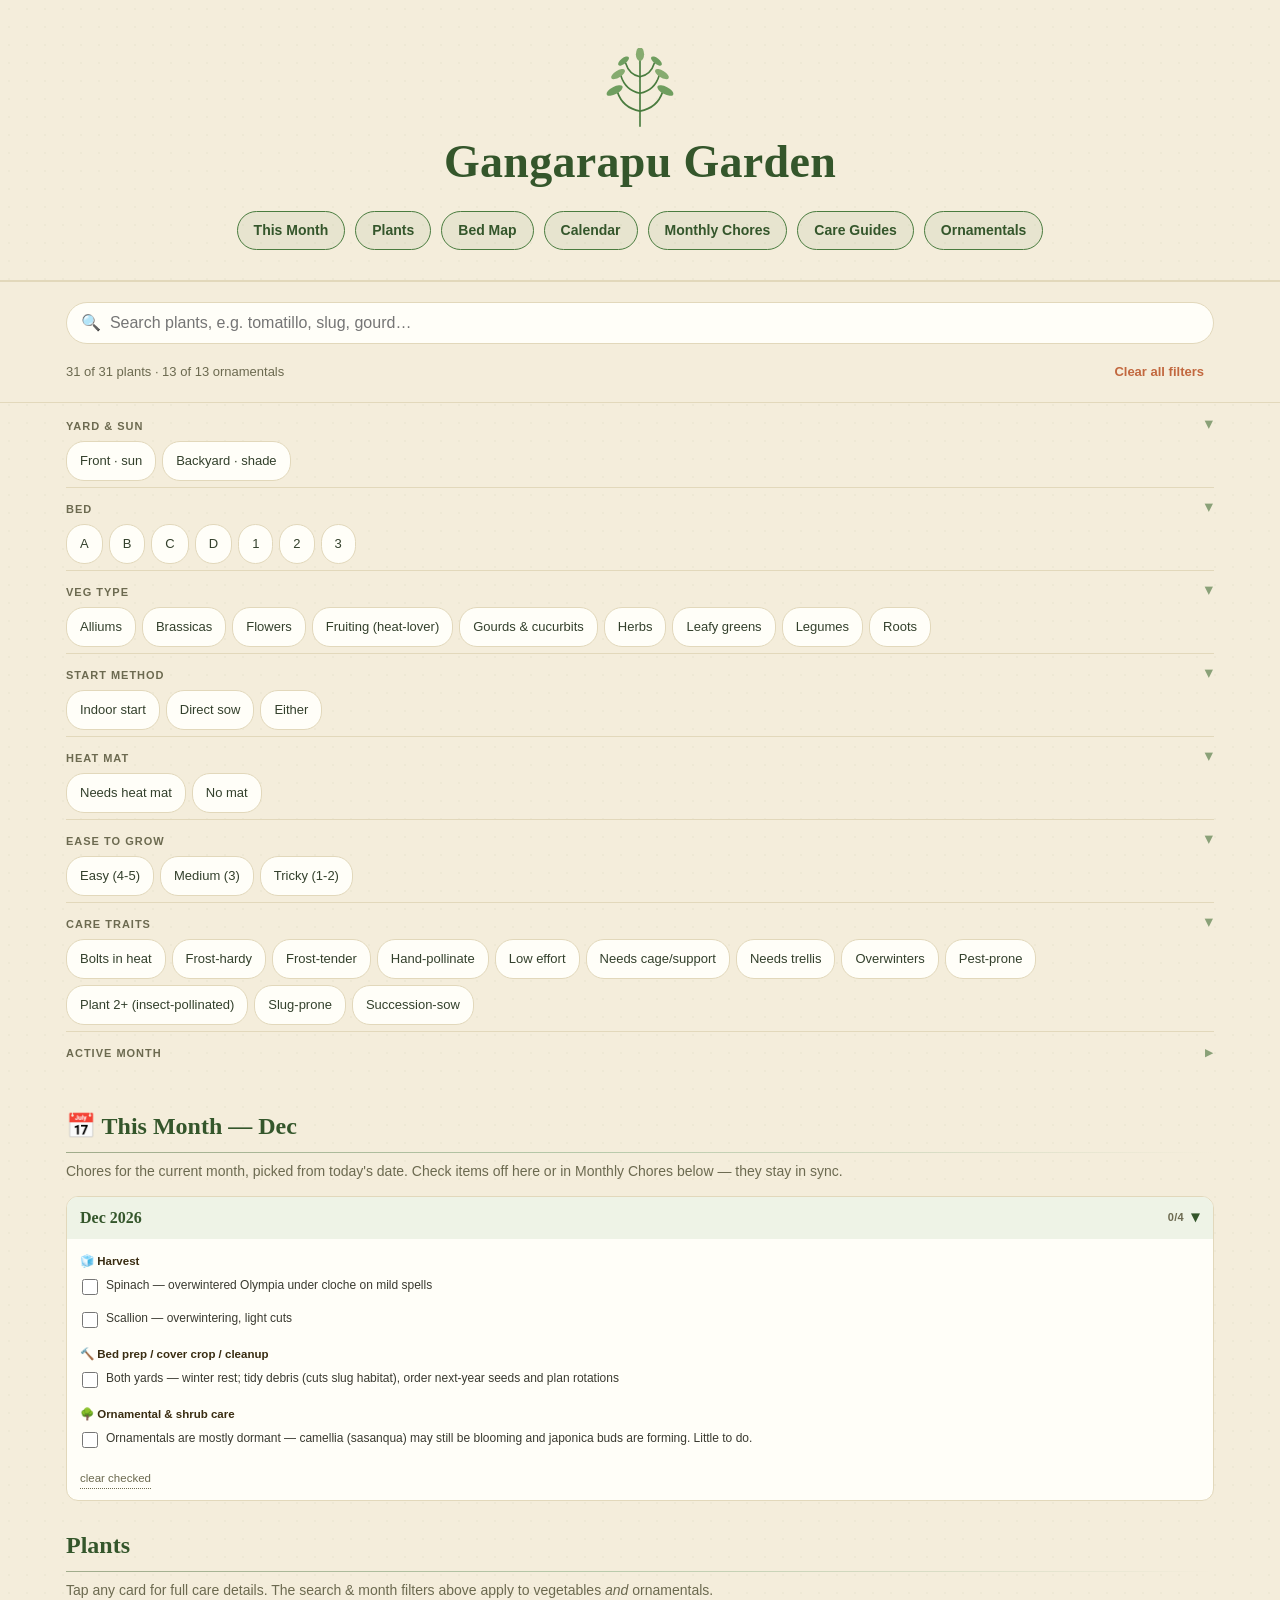
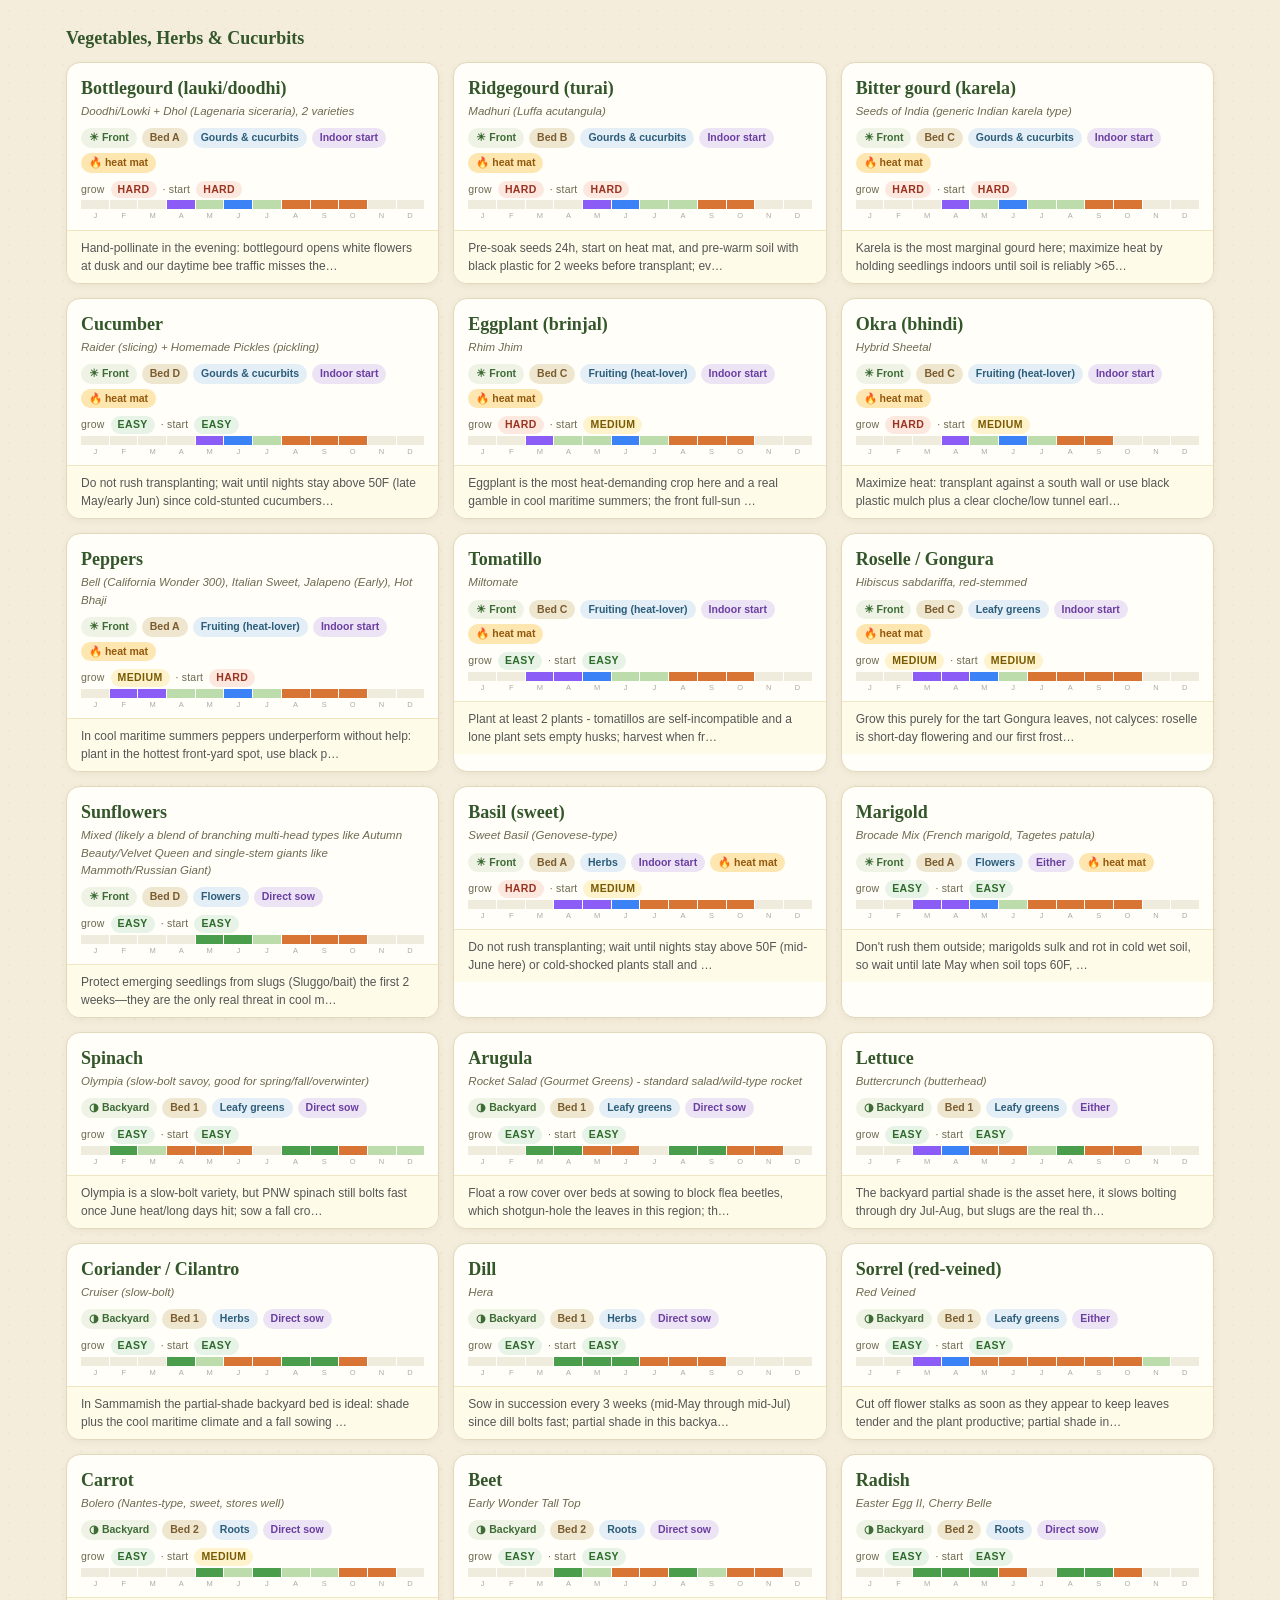
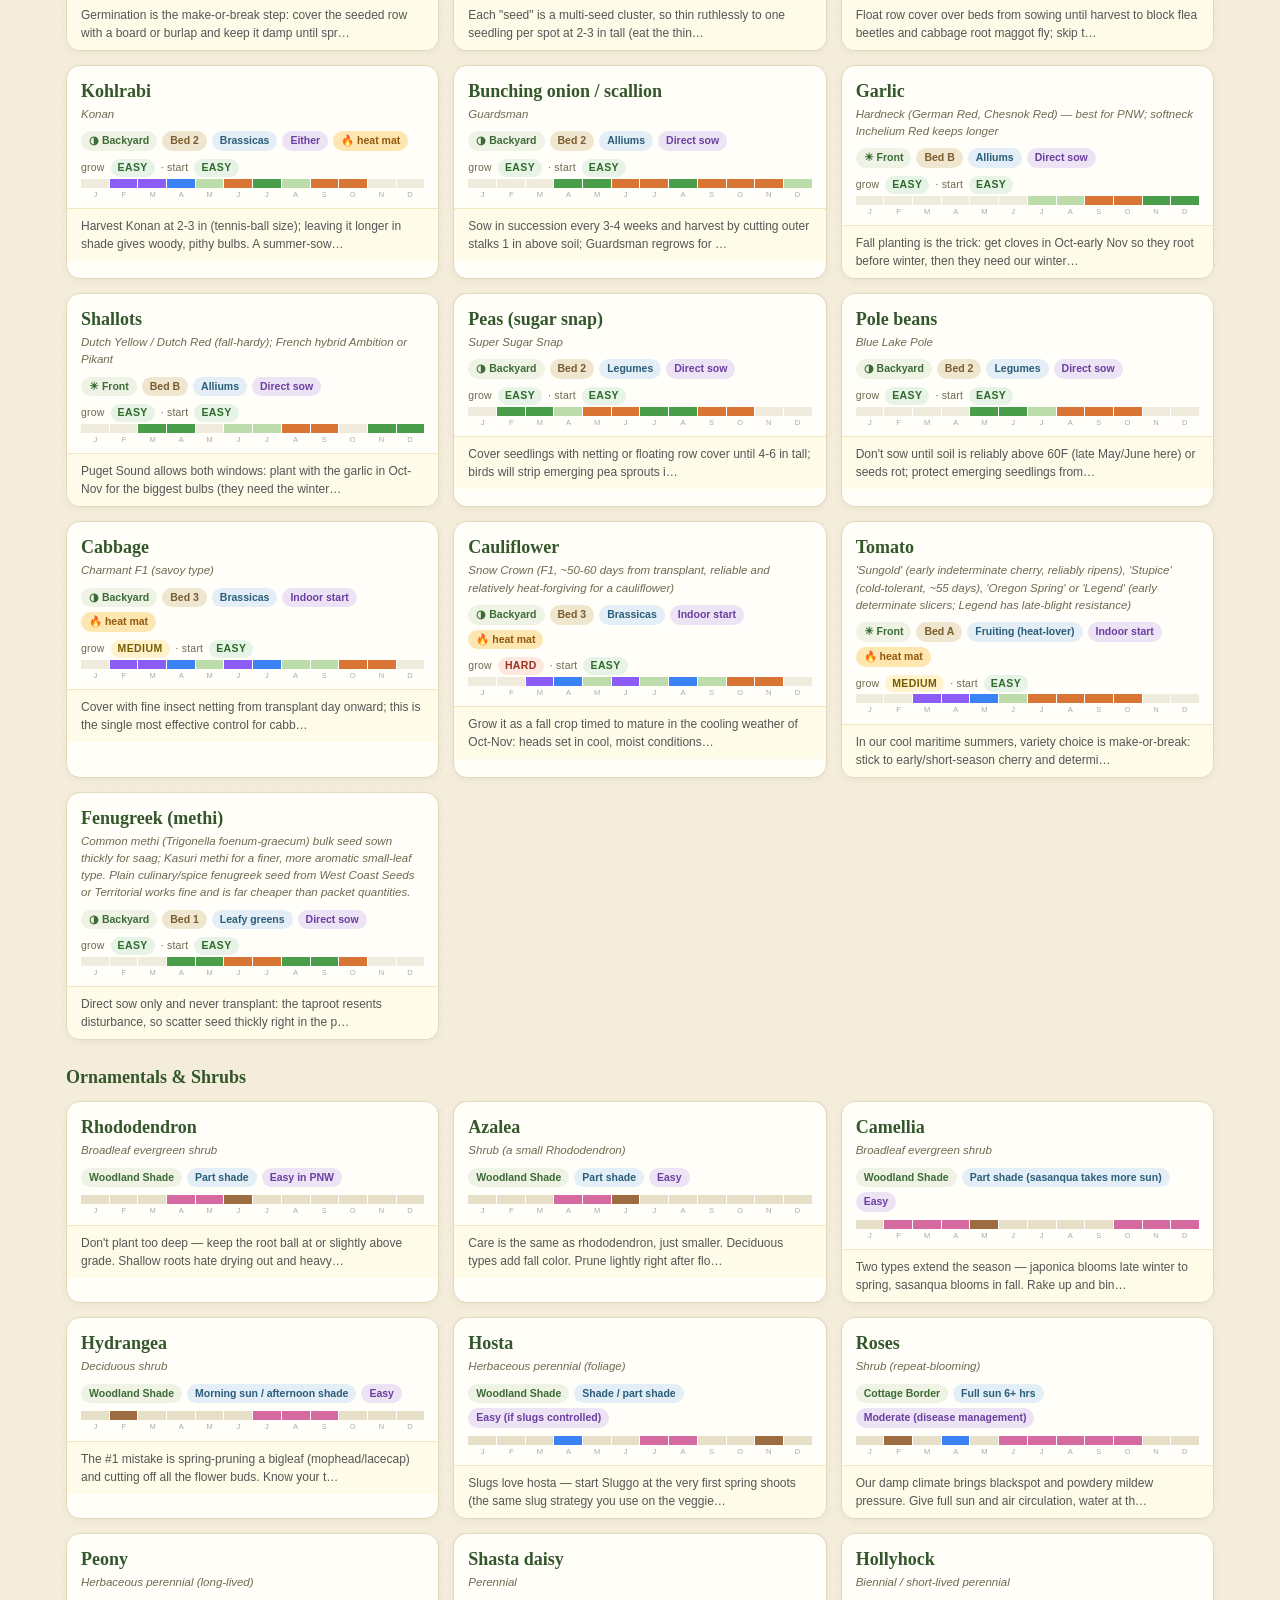
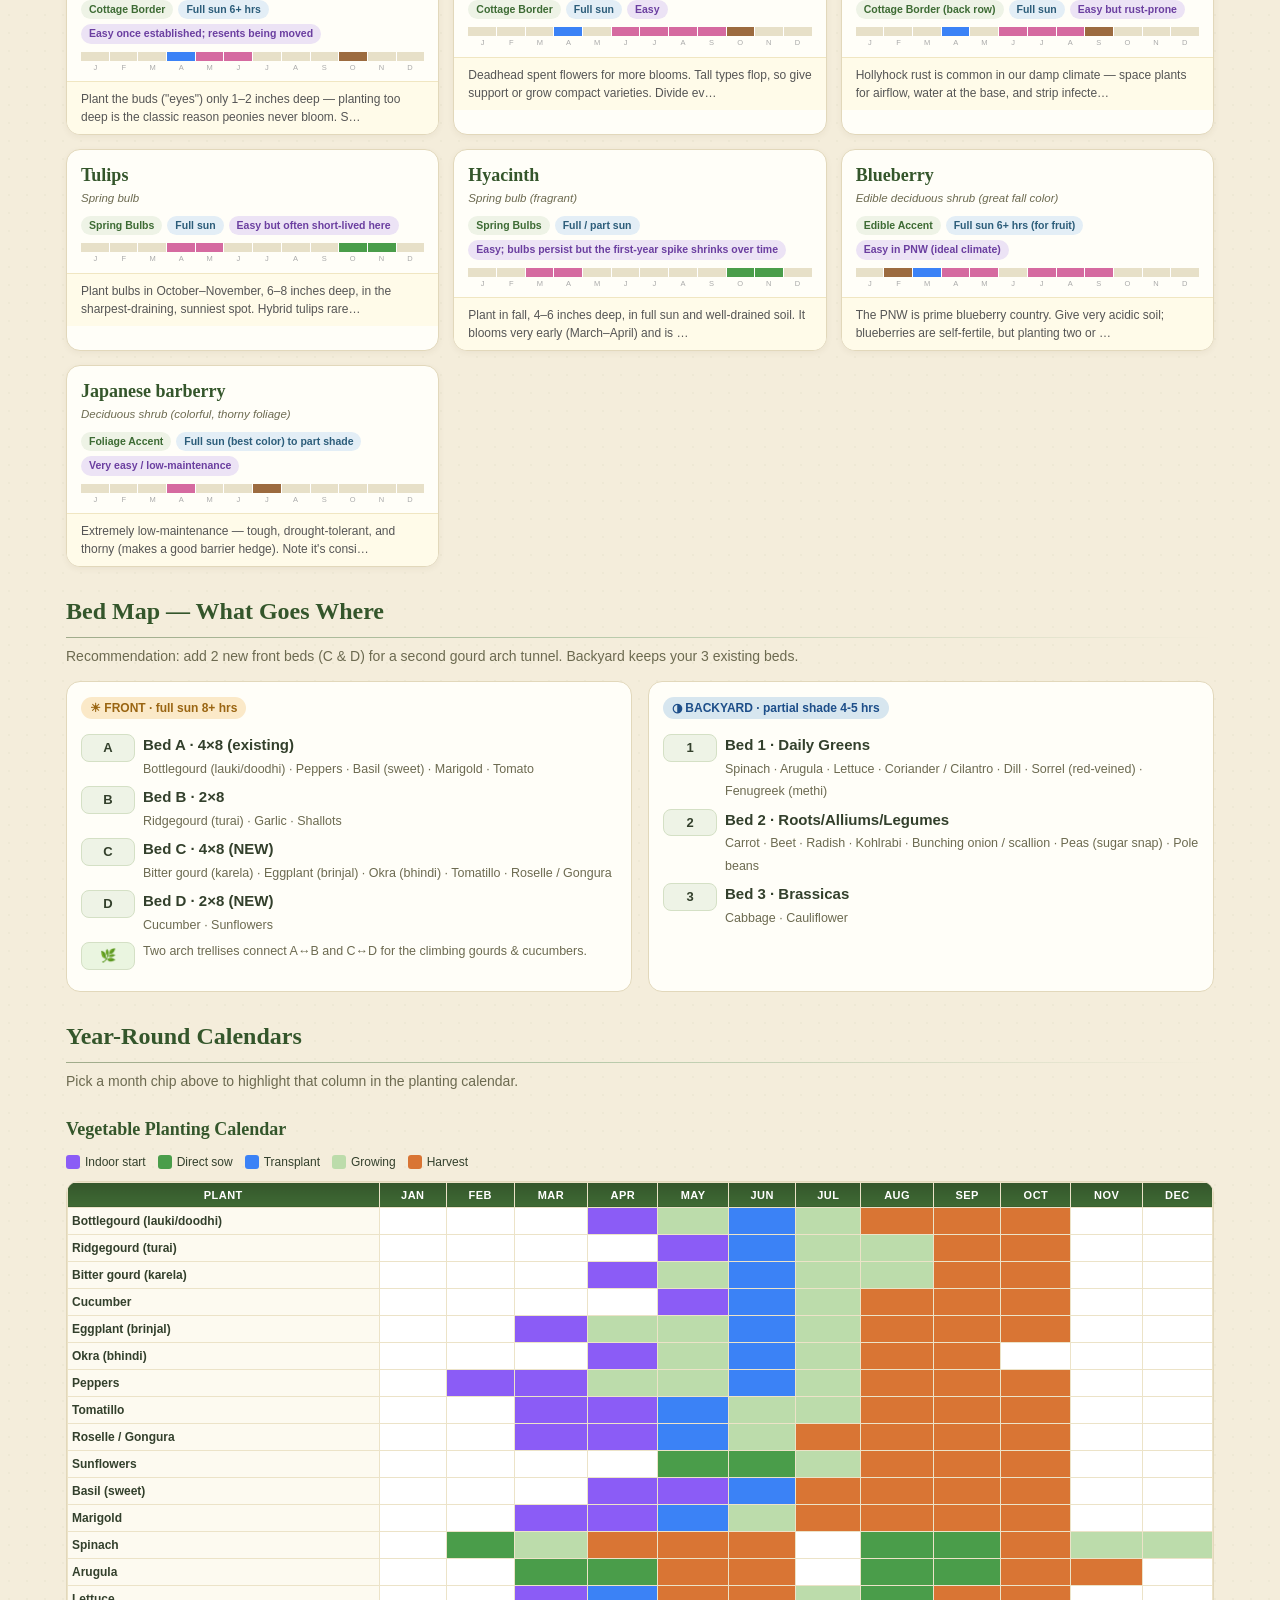
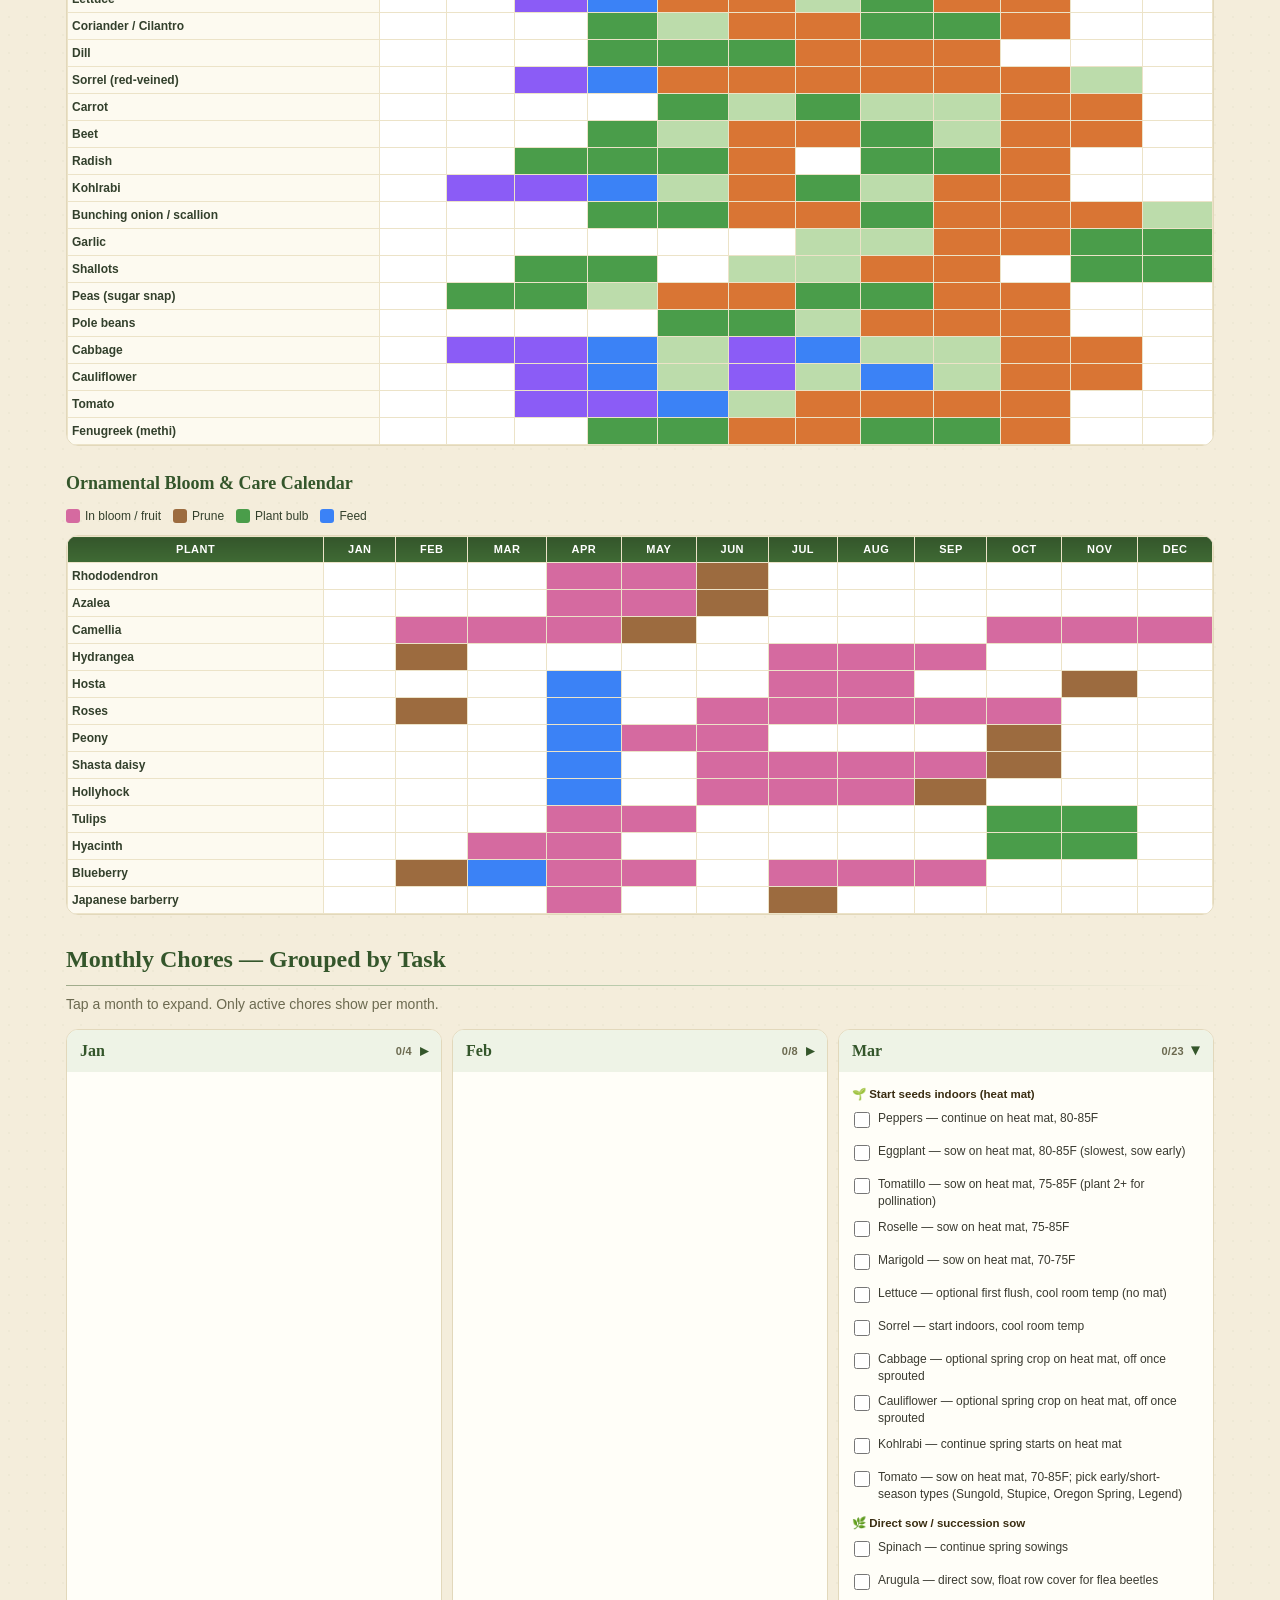
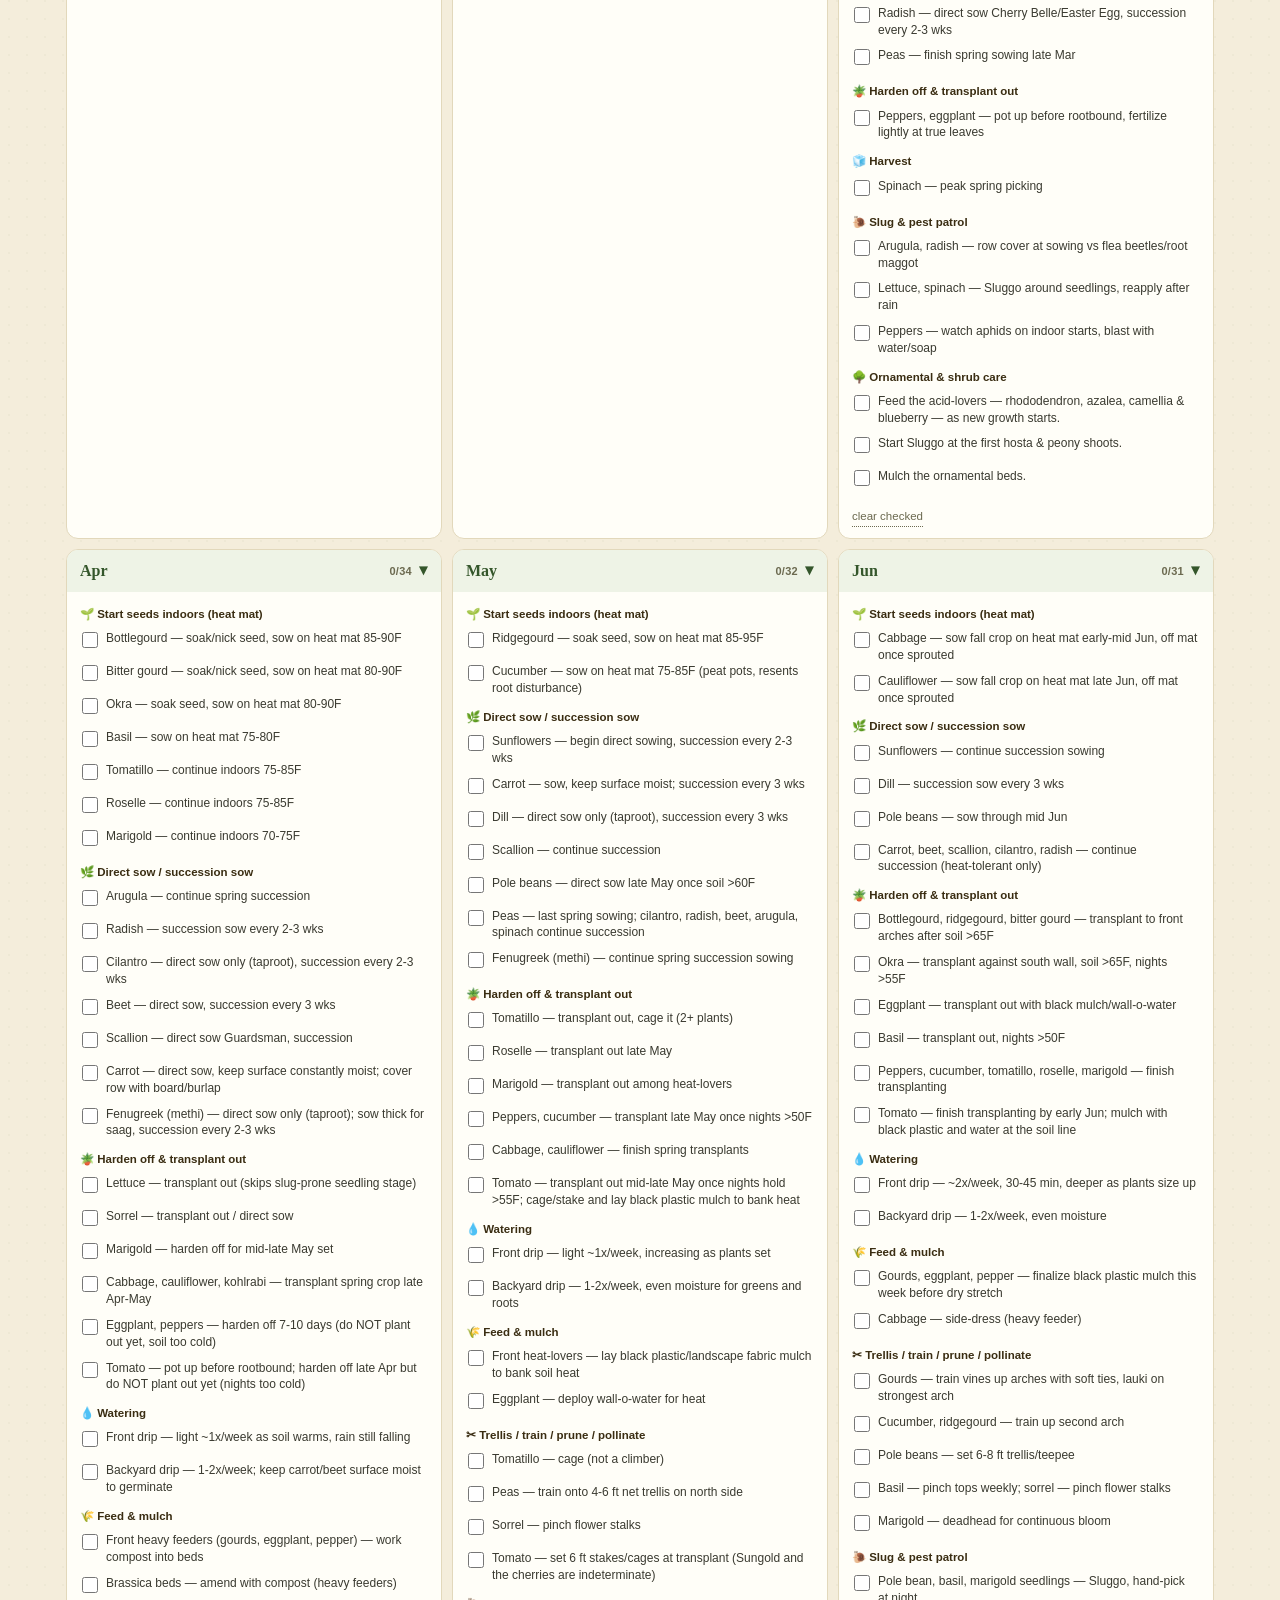
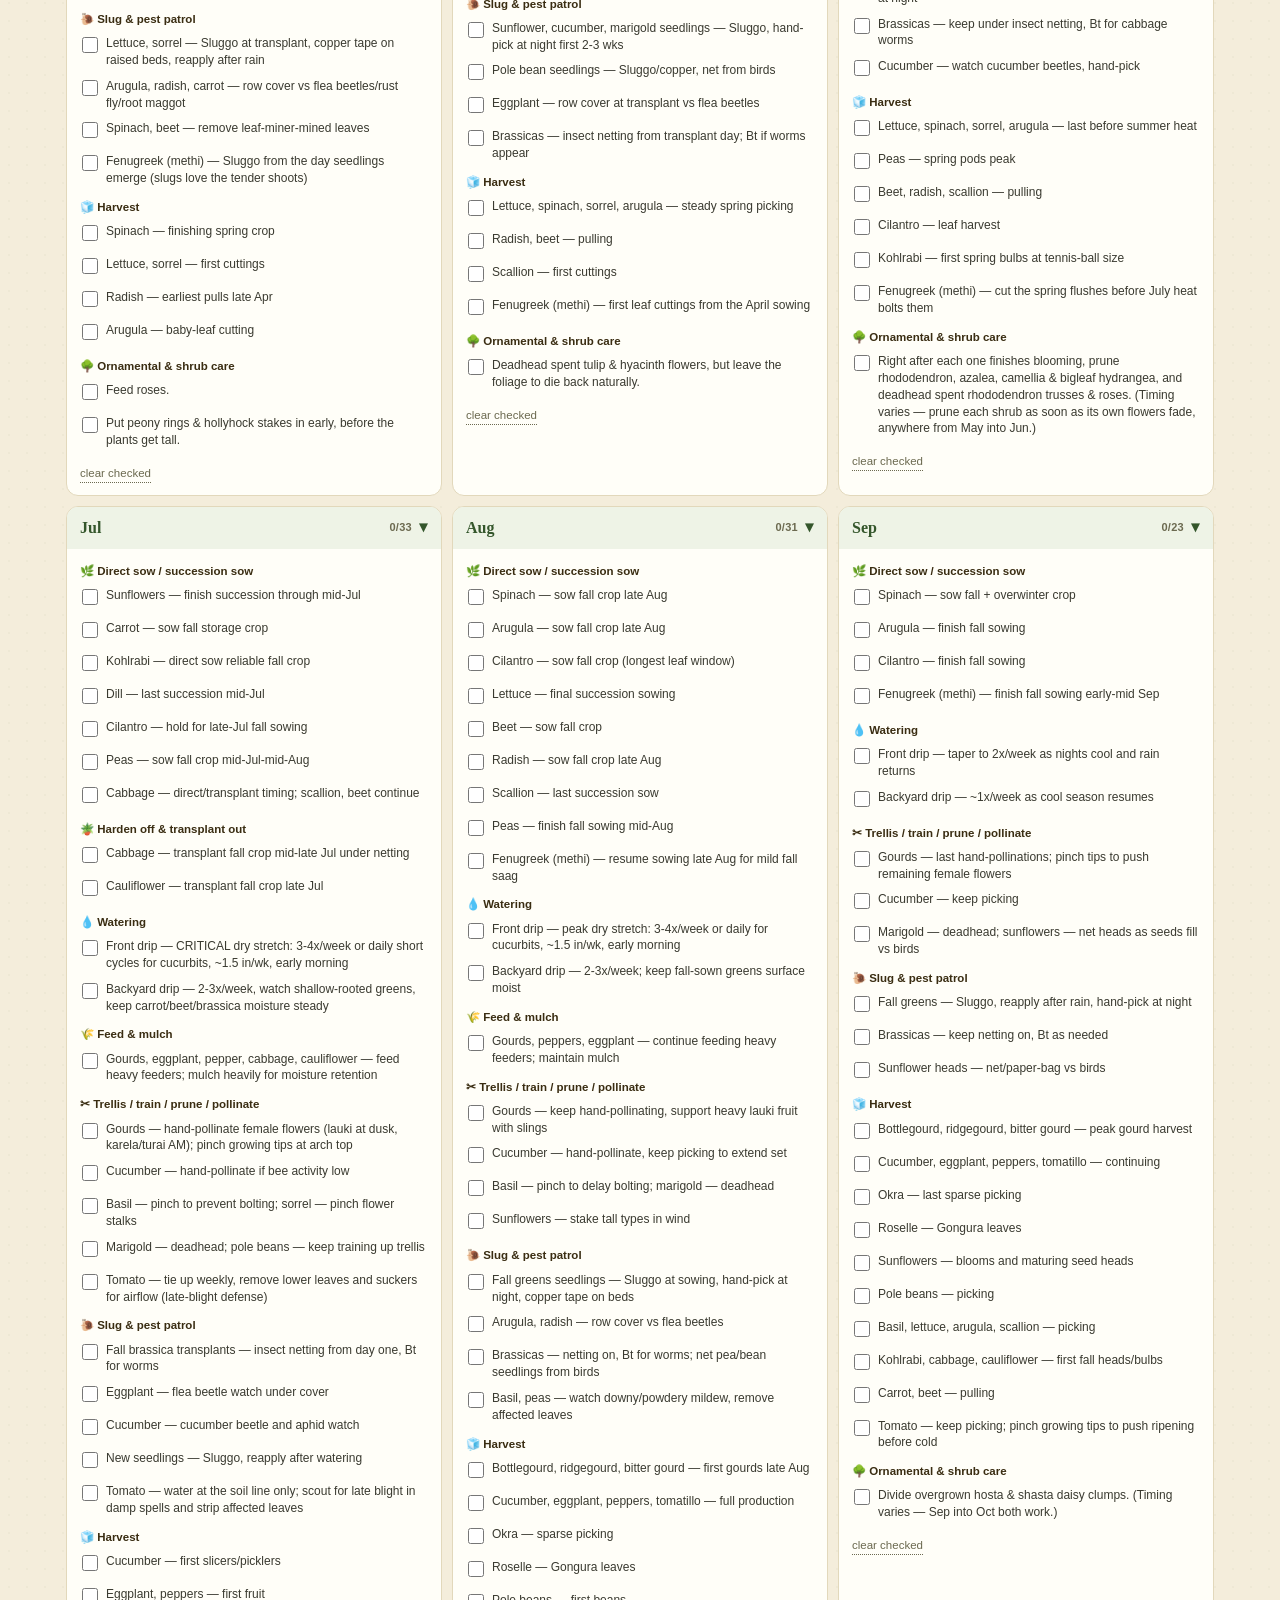
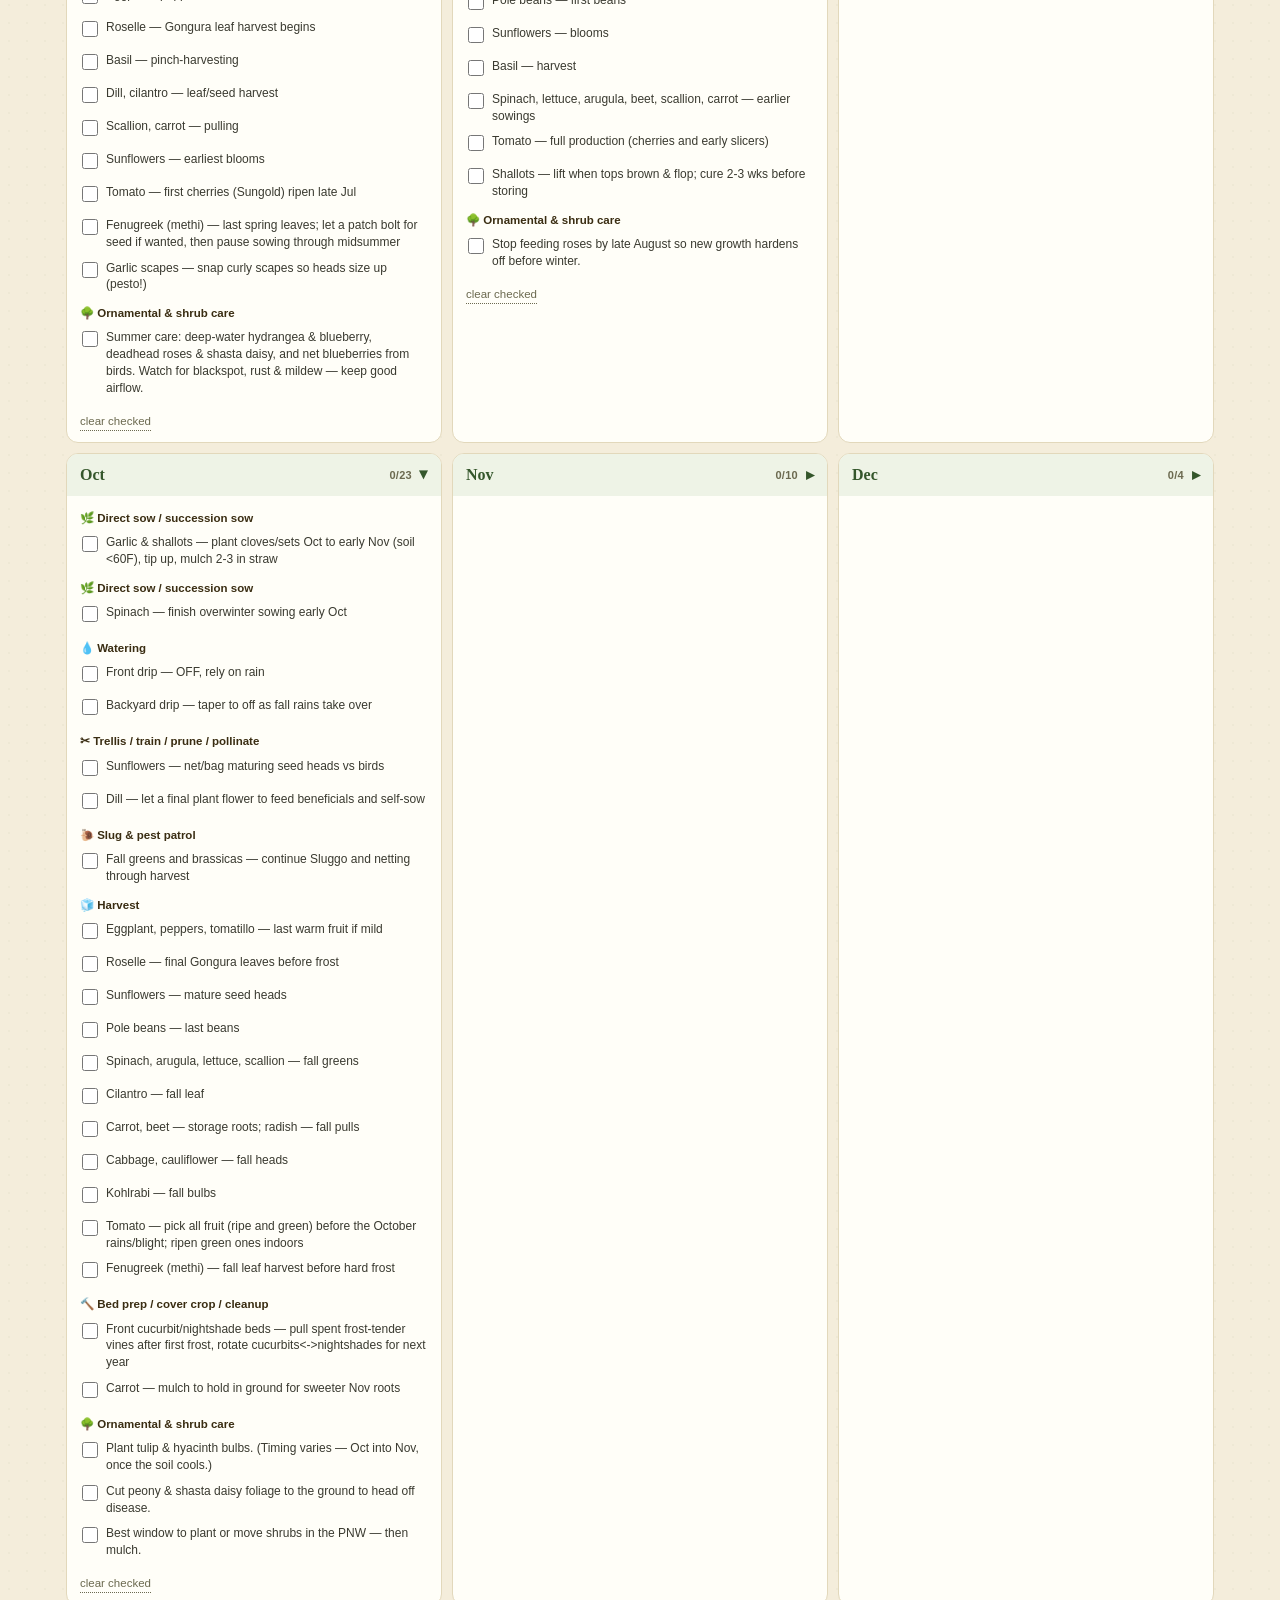
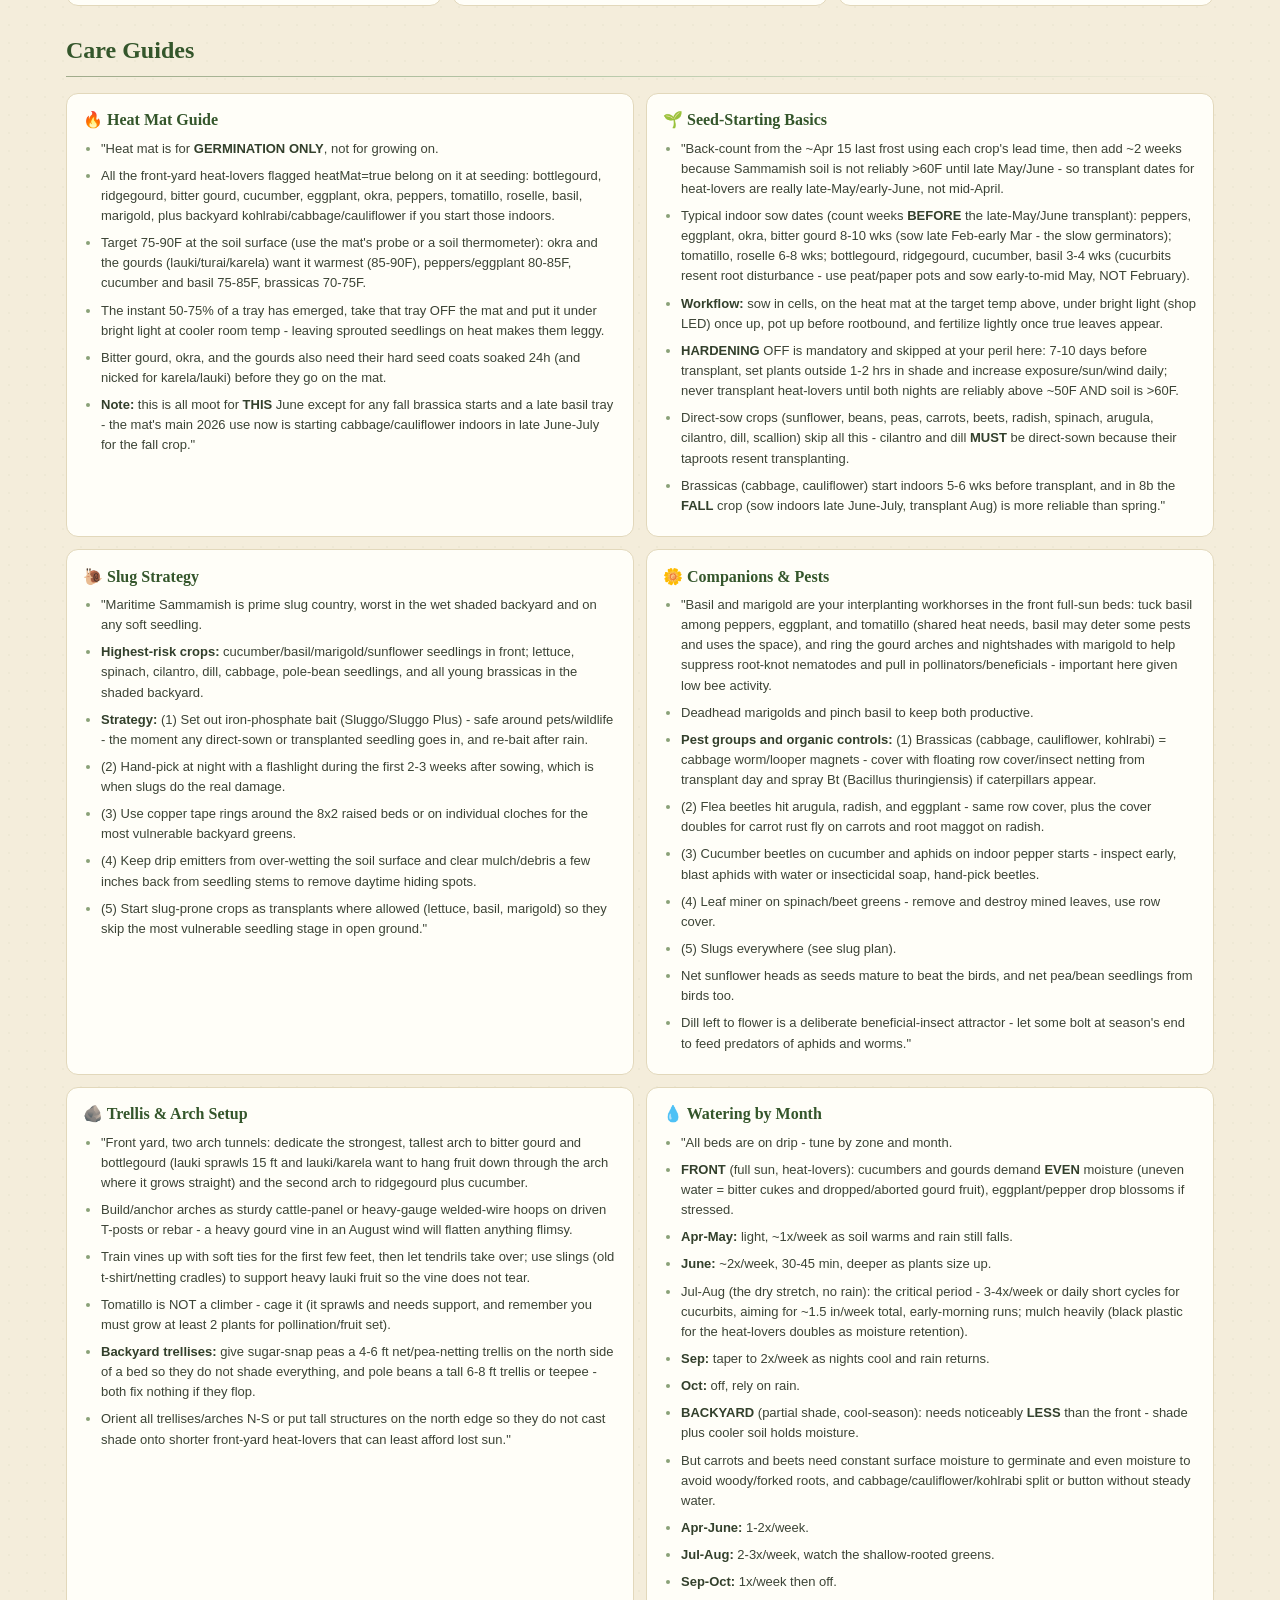
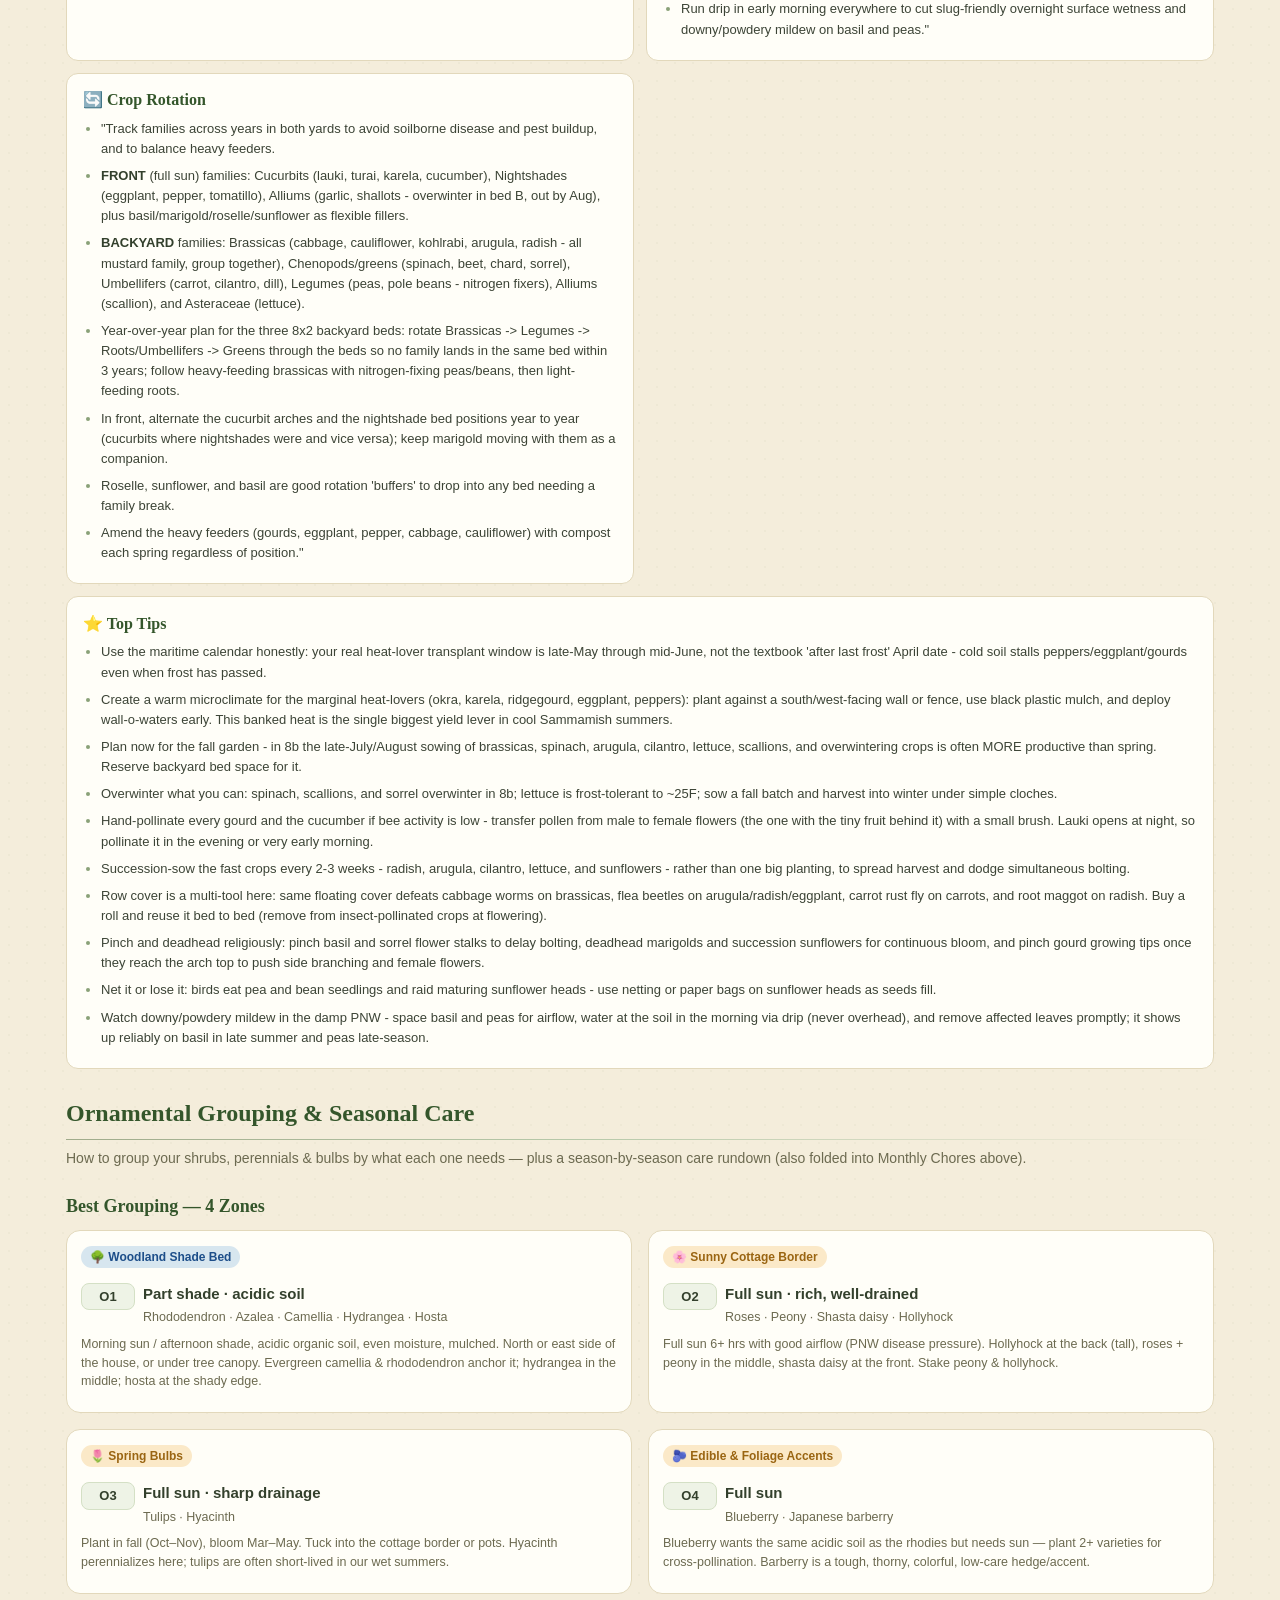
==== static/garden/index.html @ c33a73b0 "Garden page: add garlic & shallots (Bed B, full sun) with fall-planting chores and rotation update" ====
<!doctype html>
<html lang="en"><head>
<meta charset="utf-8">
<meta name="viewport" content="width=device-width, initial-scale=1, viewport-fit=cover">
<title>Gangarapu Garden — Zone 8b Plan</title>
<meta name="theme-color" content="#f4eddb">
<meta name="mobile-web-app-capable" content="yes">
<meta name="apple-mobile-web-app-capable" content="yes">
<meta name="apple-mobile-web-app-status-bar-style" content="default">
<meta name="apple-mobile-web-app-title" content="Garden">
<style>
:root{
  --paper:#f4eddb; --paper2:#efe6cf; --card:#fffef8; --ink:#33402c; --muted:#6c6a50;
  --line:#e2d8bb; --green:#4a7c3f; --green-d:#34562b; --terra:#c2683f; --sage:#8aa178;
  --indoor:#8b5cf6; --sow:#4a9d4a; --transplant:#3b82f6; --grow:#bcdcab; --harvest:#d97534;
}
*{box-sizing:border-box}
html,body{overflow-x:hidden;-webkit-text-size-adjust:100%;text-size-adjust:100%}
@supports(overflow:clip){html,body{overflow-x:clip}}
html{scroll-behavior:smooth}
body{margin:0;background:var(--paper);color:var(--ink);
  font-family:ui-sans-serif,-apple-system,"Segoe UI",Helvetica,Arial,sans-serif;font-size:15px;line-height:1.5;
  background-image:radial-gradient(rgba(120,140,90,.05) 1px,transparent 1px);background-size:18px 18px;}
h1,h2,h3,.serif{font-family:ui-serif,"New York","Hoefler Text",Georgia,"Times New Roman",serif;font-weight:600}
a{color:var(--green-d)}
a,button,label,input,[role="button"]{touch-action:manipulation;-webkit-tap-highlight-color:transparent}
.wrap{max-width:1180px;margin:0 auto;padding:0 16px calc(80px + env(safe-area-inset-bottom))}
section{padding-top:26px;scroll-margin-top:72px}
@media(max-width:860px){section{scroll-margin-top:170px}}
/* hero */
.hero{padding:48px 0 30px;text-align:center;border-bottom:2px solid var(--line);position:relative}
.hero h1{font-size:clamp(24px,7vw,46px);margin:.18em 0 .12em;color:var(--green-d);letter-spacing:.3px;line-height:1.15}
.hero p{color:var(--muted);margin:.3em auto;font-size:15px;max-width:640px;overflow-wrap:break-word;hyphens:auto}
.leaf{font-size:34px;opacity:.9;letter-spacing:2px;margin-bottom:6px}
.sprig{width:96px;height:auto;display:block;margin:0 auto 4px}
.sprig .stem{fill:none;stroke:#4a7c3f;stroke-width:2.4;stroke-linecap:round}
.sprig .blade{fill:#6f9e5f}
.sprig .blade.alt{fill:#86ab6f}
/* nav */
.nav{display:flex;gap:10px;flex-wrap:wrap;justify-content:center;margin:22px 0 0}
.nav a{font-size:14px;text-decoration:none;background:rgba(74,124,63,.08);border:1.5px solid var(--green);
  padding:8px 16px;border-radius:24px;color:var(--green-d);font-weight:600;transition:.2s;cursor:pointer}
@media(hover:hover){
.nav a:hover{background:var(--green);color:#fff;box-shadow:0 4px 12px rgba(74,124,63,.25)}
.chip:hover{border-color:var(--sage)}
.pc{transition:.25s cubic-bezier(.4,0,.2,1)}
.pc:hover{box-shadow:0 12px 24px rgba(80,70,30,.16);transform:translateY(-4px)}
}
/* sticky filter bar */
.bar{position:sticky;top:0;z-index:50;background:rgba(244,237,219,.96);-webkit-backdrop-filter:blur(6px);backdrop-filter:blur(6px);
  border-bottom:1px solid var(--line);padding:10px 0;margin-top:10px}
.bar .wrap{padding-top:0;padding-bottom:0}
.searchrow{display:flex;gap:8px;align-items:center}
.search{flex:1;padding:11px 14px;border:1.5px solid var(--line);border-radius:24px;background:#fffef8;
  font-size:16px;color:var(--ink)}
.search:focus{outline:none;border-color:var(--green);box-shadow:0 0 0 3px rgba(74,124,63,.18)}
.fbtn{padding:11px 16px;border:1.5px solid var(--green);background:var(--green);color:#fff;border-radius:24px;
  font-weight:700;cursor:pointer;font-size:14px;white-space:nowrap}
.count{font-size:13px;color:var(--muted);white-space:nowrap}
.clear{background:none;border:none;color:var(--terra);font-weight:700;cursor:pointer;font-size:13px;padding:8px 10px;min-height:40px}
:focus-visible{outline:2.5px solid var(--green);outline-offset:2px;border-radius:6px}
/* filter panel */
.panel{margin-top:10px;display:none}
.panel.open{display:block}
@media(min-width:860px){.panel{display:block!important}.fbtn{display:none}}
.fgroup{margin:8px 0;border-bottom:1px solid var(--line);padding-bottom:6px}
.fgroup:last-child{border-bottom:none}
.fgroup .flbl{display:flex;width:100%;justify-content:space-between;align-items:center;gap:8px;
  background:none;border:none;padding:7px 0;font-size:11px;text-transform:uppercase;letter-spacing:1px;
  color:var(--muted);font-weight:700;margin-bottom:2px;cursor:pointer;font-family:inherit;text-align:left}
.fgroup .flbl .fa{font-style:normal;font-size:10px;transition:transform .15s;color:var(--sage)}
.fgroup:not(.closed) .flbl .fa{transform:rotate(90deg)}
.fgroup.closed .chips{display:none}
.fgroup .fcnt{font-size:10px;background:rgba(74,124,63,.15);color:var(--green-d);
  border-radius:9px;padding:1px 7px;font-weight:700;display:none}
.fgroup.has-sel .fcnt{display:inline-block}
.chips{display:flex;flex-wrap:wrap;gap:6px}
.chip{padding:8px 13px;min-height:40px;display:inline-flex;align-items:center;border:1.5px solid var(--line);background:#fffef8;border-radius:18px;cursor:pointer;
  font-size:13px;color:var(--ink);user-select:none;transition:.12s;font-family:inherit}
.chip.on{background:var(--green);color:#fff;border-color:var(--green)}
.chip.mon.on{background:var(--terra);border-color:var(--terra)}
/* sections */
h2.sec{font-size:24px;color:var(--green-d);padding-bottom:8px;margin:0 0 16px;
  border-bottom:1px solid var(--line);
  border-image:linear-gradient(to right,rgba(58,91,42,.45) 0%,rgba(122,165,120,.5) 45%,transparent 100%) 0 0 1 0}
.sub{color:var(--muted);margin:-8px 0 14px;font-size:14px}
/* bed map */
.beds{display:grid;grid-template-columns:1fr;gap:16px}
@media(min-width:760px){.beds{grid-template-columns:1fr 1fr}}
.bedzone{background:var(--card);border:1px solid var(--line);border-radius:14px;padding:14px}
.bedzone h3{margin:.1em 0 .4em;font-size:18px}
.bedzone .z{font-size:12px;font-weight:700;padding:2px 9px;border-radius:12px;display:inline-block;margin-bottom:8px}
.z.sun{background:#fbe9c8;color:#9a6512} .z.shade{background:#d7e6ef;color:#1d4e89}
.bedrow{display:flex;gap:8px;margin:7px 0;align-items:flex-start}
.bedtag{font-weight:700;background:#eef3e6;border:1px solid #d4e0c5;border-radius:8px;padding:3px 8px;font-size:13px;min-width:54px;text-align:center}
.bedrow small{color:var(--muted)}
/* cards */
.gallery{display:grid;grid-template-columns:1fr;gap:14px}
@media(min-width:560px){.gallery{grid-template-columns:1fr 1fr}}
@media(min-width:980px){.gallery{grid-template-columns:1fr 1fr 1fr}}
.pc{background:var(--card);border:1px solid var(--line);border-radius:14px;overflow:hidden;
  box-shadow:0 2px 6px rgba(80,70,30,.06);cursor:pointer}
.pc .top{padding:12px 14px 8px}
.pc h3{margin:0;font-size:18px;color:var(--green-d)}
.pc .var{font-size:11.5px;color:var(--muted);font-style:italic;margin-top:1px}
.badges{display:flex;flex-wrap:wrap;gap:5px;margin:8px 0}
.b{font-size:10.5px;font-weight:700;padding:2px 8px;border-radius:11px}
.b.yard{background:#eef3e6;color:#3d6b34}
.b.bed{background:#efe6cf;color:#7a5c2e}
.b.cat{background:#e3eef6;color:#2c5d7a}
.b.heat{background:#fde6b0;color:#92590e}
.b.start{background:#ece3f5;color:#6b3fa0}
.ease{font-size:12px;color:var(--muted);letter-spacing:.2px;display:flex;align-items:center;gap:6px;flex-wrap:wrap}
.ease .elbl{font-size:10.5px;font-weight:700;padding:1px 7px;border-radius:10px;letter-spacing:.4px;text-transform:uppercase}
.ease .elbl.easy{background:#e6f3e6;color:#2e6b2a}
.ease .elbl.medium{background:#fef3cc;color:#7a5a00}
.ease .elbl.hard{background:#fde8e0;color:#9a3420}
.ease .edim{font-size:10.5px;color:var(--muted)}
.strip{display:flex;height:9px;margin-top:2px}
.strip span{flex:1;border-right:1px solid #fff}
.strip span:last-child{border:none}
.mlabels{display:flex;font-size:7.5px;color:#aaa;margin-top:1px}
.mlabels span{flex:1;text-align:center}
.tip{font-size:12px;color:#555;background:#fffbe9;border-top:1px solid #f0e6c2;padding:8px 14px}
.detail{display:none;padding:0 14px 12px;font-size:12.5px}
.pc.exp .detail{display:block}
.detail table{width:100%;border-collapse:collapse;margin-top:6px}
.detail td{padding:2px 0;vertical-align:top}
.detail td:first-child{color:var(--muted);width:84px;padding-right:6px}
.flags{display:flex;flex-wrap:wrap;gap:4px;margin:8px 0}
.flag{font-size:9.5px;background:#eef3e8;border:1px solid #cdddc0;color:#3a5a2a;padding:1px 7px;border-radius:9px}
.note{font-size:11.5px;color:#444;background:#fffbe9;border-left:3px solid #f5c542;padding:5px 8px;margin-top:6px;border-radius:3px}
.empty{text-align:center;color:var(--muted);padding:30px;font-style:italic}
/* planting calendar */
.calhint{display:none}
.calwrap{overflow-x:auto;-webkit-overflow-scrolling:touch;border:1px solid var(--line);border-radius:12px;background:var(--card)}
table.cal{border-collapse:collapse;width:100%;min-width:620px;font-size:12px}
.cal th,.cal td{border:1px solid #ece3c8;padding:4px;text-align:center}
.cal th{background:linear-gradient(to bottom,var(--green-d),#3f6a34);color:#fff;position:sticky;top:0;z-index:2;text-transform:uppercase;letter-spacing:.5px;font-size:11px}
.cal td.cn{text-align:left;font-weight:600;white-space:nowrap;background:#fdfaf0;position:sticky;left:0;z-index:1;box-shadow:2px 0 4px rgba(80,70,30,.08);max-width:150px;overflow:hidden;text-overflow:ellipsis}
.cal th:first-child{left:0;z-index:3}
.cal td.cell{padding:0;height:22px}
.cal .mhi{outline:3px solid var(--terra);outline-offset:-3px}
.legend{display:flex;flex-wrap:wrap;gap:12px;margin:10px 0;font-size:12px}
.legend span{display:flex;align-items:center;gap:5px}
.sw{width:14px;height:14px;border-radius:3px;display:inline-block}
/* chores */
.chgrid{display:grid;grid-template-columns:1fr;gap:10px}
@media(min-width:680px){.chgrid{grid-template-columns:1fr 1fr}}
@media(min-width:1000px){.chgrid{grid-template-columns:1fr 1fr 1fr}}
.cm{background:var(--card);border:1px solid var(--line);border-radius:12px;overflow:hidden}
.cm > .h{background:#eef3e6;padding:9px 13px;font-weight:700;font-family:ui-serif,Georgia,serif;font-size:16px;
  color:var(--green-d);cursor:pointer;display:flex;justify-content:space-between;align-items:center}
.cm .body{padding:6px 13px 11px;display:none}
.cm.open .body{display:block}
.cm.open .h .ar{transform:rotate(90deg)}
.ar{transition:.15s}
.chcat{font-size:11.5px;font-weight:700;color:#3a2d12;margin-top:8px}
.cm ul{margin:3px 0 4px 16px;padding:0}
.cm li{font-size:12px;margin:2px 0;color:#3a3a30}
/* checkable to-do rows */
.cm ul:has(li.chk),#orntasks .guide ul{margin-left:0;list-style:none}
li.chk{list-style:none;margin:1px 0}
li.chk>label{display:flex;align-items:flex-start;gap:8px;cursor:pointer;padding:4px 2px;min-height:32px;line-height:1.4}
li.chk input{margin:2px 0 0;flex:0 0 auto;width:16px;height:16px;accent-color:var(--green);cursor:pointer}
li.chk span{flex:1}
li.chk.done span{text-decoration:line-through;color:var(--muted);opacity:.7}
li.chk.syncerr>label{color:var(--terra)}
li.chk.syncerr input{outline:2px solid var(--terra);outline-offset:1px}
.h .hr{display:flex;align-items:center;gap:8px}
.h .cnt,h3 .cnt{font-size:11px;font-weight:600;color:var(--muted);font-family:ui-sans-serif,-apple-system,sans-serif;letter-spacing:.3px}
h3 .cnt{margin-left:8px}
a.clearchk{display:inline-block;margin-top:8px;font-size:11.5px;color:var(--muted);text-decoration:none;border-bottom:1px dotted var(--muted)}
a.clearchk:hover{color:var(--terra);border-bottom-color:var(--terra)}
/* guides */
.guides{display:grid;grid-template-columns:1fr;gap:12px}
@media(min-width:760px){.guides{grid-template-columns:1fr 1fr}}
.guide{background:var(--card);border:1px solid var(--line);border-radius:12px;padding:13px 16px}
.guide h3{margin:.1em 0 .4em;font-size:16px;color:var(--green-d)}
.guide p{font-size:13px;margin:0;color:#444}
.guide ul{margin:6px 0 0 18px;padding:0;font-size:13px;line-height:1.55;color:#3c4436}
.guide li{margin:0 0 7px}
.guide li::marker{color:var(--sage)}
.guide li b{color:#33402c}
.osub{font-family:ui-serif,Georgia,serif;font-size:18px;color:var(--green-d);margin:24px 0 10px}
.foot{text-align:center;color:var(--muted);font-size:12px;margin-top:40px;border-top:1px solid var(--line);padding-top:16px}
/* ============================================
   APP-LIKE MOBILE UI
   ============================================ */
.tabbar{display:none}
.pc.exp .detail,.cm.open .body{animation:slidein .18s ease}
@keyframes slidein{from{opacity:0;transform:translateY(-3px)}to{opacity:1;transform:none}}
.tabbar,.nav,.cm>.h,.pc,.chip,.fbtn{-webkit-user-select:none;user-select:none}
.nav a:active,.chip:active,.fbtn:active{opacity:.6}
.pc:active{transform:scale(.985)}
@media(max-width:860px){
  /* hide top pill nav & hero flourish on phones — bottom tabs replace them */
  .nav{display:none}
  .leaf{display:none}
  .hero{padding:22px 0 14px}
  .sprig{width:56px;margin-bottom:0}
  .hero h1{margin:.1em 0 0}
  /* fixed bottom tab bar */
  .tabbar{position:fixed;left:0;right:0;bottom:0;z-index:100;display:flex;
    background:rgba(255,254,248,.92);-webkit-backdrop-filter:blur(14px);backdrop-filter:blur(14px);
    border-top:1px solid var(--line);
    padding:5px 2px calc(5px + env(safe-area-inset-bottom))}
  .tabbar a{flex:1;display:flex;flex-direction:column;align-items:center;gap:2px;
    min-width:0;padding:3px 0;border-radius:10px;text-decoration:none;color:var(--muted);
    font-size:9.5px;font-weight:600;letter-spacing:.1px;transition:color .15s,transform .1s}
  .tabbar a svg{width:21px;height:21px;flex:0 0 auto}
  .tabbar a span{max-width:100%;overflow:hidden;text-overflow:ellipsis;white-space:nowrap}
  .tabbar a.on{color:var(--green-d)}
  .tabbar a.on svg{transform:translateY(-1px)}
  .tabbar a:active{transform:scale(.92);background:rgba(74,124,63,.08)}
  /* keep content clear of the tab bar */
  .wrap{padding-bottom:calc(86px + env(safe-area-inset-bottom))}
}
@media(max-width:380px){
  .tabbar a span{display:none}
  .tabbar a{padding:6px 0}
}
@media(max-width:560px){
  .bar{padding:7px 0}
  .searchrow{flex-direction:column;gap:8px}
  .fbtn{width:100%;min-height:44px}
  /* tighter hero so content starts higher */
  .hero{padding:30px 0 20px}
  .sprig{width:68px}
  .hero p{font-size:14px}
  .nav{gap:7px;margin-top:16px}
  .nav a{padding:8px 13px;font-size:13px}
  section{padding-top:18px}
  h2.sec{font-size:21px;margin-bottom:12px}
  .wrap{padding-left:12px;padding-right:12px}
  /* readable details, bigger tap targets */
  .detail{font-size:13.5px;line-height:1.55}
  li.chk>label{min-height:40px;padding:7px 2px}
  li.chk input{width:18px;height:18px}
  .cm>.h{padding:12px 13px}
  .tip{font-size:12.5px}
  /* calendar swipe hint */
  .calhint{display:block;text-align:center;font-size:11.5px;color:var(--muted);margin:4px 0 2px}
}
</style></head>
<body>
<div class="hero">
  <svg class="sprig" viewBox="0 0 140 116" xmlns="http://www.w3.org/2000/svg" aria-hidden="true">
    <g class="stem">
      <path d="M70 114 C70 86 70 54 70 14"/>
      <path d="M70 92 C53 89 42 79 37 64"/>
      <path d="M70 92 C87 89 98 79 103 64"/>
      <path d="M70 66 C55 63 46 53 42 40"/>
      <path d="M70 66 C85 63 94 53 98 40"/>
      <path d="M70 42 C59 40 52 32 49 22"/>
      <path d="M70 42 C81 40 88 32 91 22"/>
    </g>
    <g>
      <ellipse class="blade" cx="33" cy="62" rx="13" ry="5.5" transform="rotate(-28 33 62)"/>
      <ellipse class="blade" cx="107" cy="62" rx="13" ry="5.5" transform="rotate(28 107 62)"/>
      <ellipse class="blade alt" cx="38" cy="38" rx="11.5" ry="5" transform="rotate(-32 38 38)"/>
      <ellipse class="blade alt" cx="102" cy="38" rx="11.5" ry="5" transform="rotate(32 102 38)"/>
      <ellipse class="blade" cx="46" cy="19" rx="9.5" ry="4.3" transform="rotate(-38 46 19)"/>
      <ellipse class="blade" cx="94" cy="19" rx="9.5" ry="4.3" transform="rotate(38 94 19)"/>
      <ellipse class="blade alt" cx="70" cy="9" rx="6" ry="10"/>
    </g>
  </svg>
  <h1>Gangarapu Garden</h1>
  <nav class="nav">
    <a data-go="thismonth" tabindex="0" role="button">This Month</a><a data-go="plants" tabindex="0" role="button">Plants</a><a data-go="beds" tabindex="0" role="button">Bed Map</a><a data-go="calendar" tabindex="0" role="button">Calendar</a><a data-go="chores" tabindex="0" role="button">Monthly Chores</a><a data-go="guides" tabindex="0" role="button">Care Guides</a><a data-go="ornamentals" tabindex="0" role="button">Ornamentals</a>
  </nav>
</div>

<div class="bar"><div class="wrap">
  <div class="searchrow">
    <input id="q" class="search" aria-label="Search plants" placeholder="&#128269;  Search plants, e.g. tomatillo, slug, gourd&hellip;">
    <button class="fbtn" id="ftoggle" aria-label="Toggle filter panel" aria-expanded="false">Filters</button>
  </div>
  <div style="display:flex;justify-content:space-between;align-items:center;margin-top:8px">
    <span class="count" id="count"></span>
    <button class="clear" id="clear">Clear all filters</button>
  </div>
</div></div>

<div class="wrap">
  <div class="panel" id="panel"></div>
  <section id="thismonth"><h2 class="sec">&#128197; This Month &mdash; <span id="tmname"></span></h2>
    <div class="sub">Chores for the current month, picked from today's date. Check items off here or in Monthly Chores below &mdash; they stay in sync.</div>
    <div class="cm open" id="tmcard"></div>
  </section>

  <section id="plants"><h2 class="sec">Plants</h2>
    <div class="sub">Tap any card for full care details. The search &amp; month filters above apply to vegetables <em>and</em> ornamentals.</div>
    <h3 class="osub">Vegetables, Herbs &amp; Cucurbits</h3>
    <div class="gallery" id="gallery"></div>
    <div class="empty" id="empty" style="display:none">No plants match these filters. <a id="resetlink" tabindex="0" role="button" style="cursor:pointer;text-decoration:underline">Clear filters</a></div>
    <h3 class="osub">Ornamentals &amp; Shrubs</h3>
    <div class="gallery" id="orngallery"></div>
  </section>

  <section id="beds"><h2 class="sec">Bed Map &mdash; What Goes Where</h2>
    <div class="sub">Recommendation: add 2 new front beds (C &amp; D) for a second gourd arch tunnel. Backyard keeps your 3 existing beds.</div>
    <div class="beds" id="bedmap"></div>
  </section>

  <section id="calendar"><h2 class="sec">Year-Round Calendars</h2>
    <div class="sub">Pick a month chip above to highlight that column in the planting calendar.</div>
    <h3 class="osub">Vegetable Planting Calendar</h3>
    <div class="legend" id="legend"></div>
    <span class="calhint">&#8592; swipe the table sideways to see all months &#8594;</span>
    <div class="calwrap"><table class="cal" id="caltable"></table></div>
    <h3 class="osub">Ornamental Bloom &amp; Care Calendar</h3>
    <div class="legend" id="ornlegend"></div>
    <span class="calhint">&#8592; swipe the table sideways to see all months &#8594;</span>
    <div class="calwrap"><table class="cal" id="orncaltable"></table></div>
  </section>

  <section id="chores"><h2 class="sec">Monthly Chores &mdash; Grouped by Task</h2>
    <div class="sub">Tap a month to expand. Only active chores show per month.</div>
    <div class="chgrid" id="choregrid"></div>
  </section>

  <section id="guides"><h2 class="sec">Care Guides</h2>
    <div class="guides" id="guidewrap"></div>
  </section>

  <section id="ornamentals"><h2 class="sec">Ornamental Grouping &amp; Seasonal Care</h2>
    <div class="sub">How to group your shrubs, perennials &amp; bulbs by what each one needs &mdash; plus a season-by-season care rundown (also folded into Monthly Chores above).</div>
    <h3 class="osub">Best Grouping &mdash; 4 Zones</h3>
    <div class="beds" id="ornzonemap"></div>
    <h3 class="osub">Seasonal Care Tasks</h3>
    <div class="guides" id="orntasks"></div>
  </section>

  <div class="foot">&#127793; Built for the Gangarapu garden, Sammamish &middot; 2026 &middot; offline-ready, mobile-friendly</div>
</div>

<nav class="tabbar" aria-label="Sections">
  <a href="#thismonth" data-go="thismonth"><svg viewBox="0 0 24 24" fill="none" stroke="currentColor" stroke-width="1.8" stroke-linecap="round" stroke-linejoin="round"><rect x="3" y="4.5" width="18" height="16.5" rx="2"/><line x1="3" y1="9.5" x2="21" y2="9.5"/><line x1="8" y1="2.5" x2="8" y2="6"/><line x1="16" y1="2.5" x2="16" y2="6"/><polyline points="8.5 14.5 10.8 17 15.5 12"/></svg><span>Today</span></a>
  <a href="#plants" data-go="plants"><svg viewBox="0 0 24 24" fill="none" stroke="currentColor" stroke-width="1.8" stroke-linecap="round" stroke-linejoin="round"><path d="M12 22v-7"/><path d="M12 15c0-4.5-3.2-6.5-8-6.5 0 5 3.2 6.5 8 6.5z"/><path d="M12 15c0-4.5 3.2-6.5 8-6.5 0 5-3.2 6.5-8 6.5z"/></svg><span>Plants</span></a>
  <a href="#beds" data-go="beds"><svg viewBox="0 0 24 24" fill="none" stroke="currentColor" stroke-width="1.8" stroke-linecap="round"><rect x="3" y="3" width="7.5" height="7.5" rx="1.5"/><rect x="13.5" y="3" width="7.5" height="7.5" rx="1.5"/><rect x="3" y="13.5" width="7.5" height="7.5" rx="1.5"/><rect x="13.5" y="13.5" width="7.5" height="7.5" rx="1.5"/></svg><span>Beds</span></a>
  <a href="#calendar" data-go="calendar"><svg viewBox="0 0 24 24" fill="none" stroke="currentColor" stroke-width="1.8" stroke-linecap="round"><rect x="3" y="4.5" width="18" height="16.5" rx="2"/><line x1="3" y1="9.5" x2="21" y2="9.5"/><line x1="8" y1="2.5" x2="8" y2="6"/><line x1="16" y1="2.5" x2="16" y2="6"/></svg><span>Calendar</span></a>
  <a href="#chores" data-go="chores"><svg viewBox="0 0 24 24" fill="none" stroke="currentColor" stroke-width="1.8" stroke-linecap="round" stroke-linejoin="round"><polyline points="9 11.5 11.5 14 20 5.5"/><path d="M20 12.5V18a2 2 0 0 1-2 2H6a2 2 0 0 1-2-2V6a2 2 0 0 1 2-2h9"/></svg><span>Chores</span></a>
  <a href="#guides" data-go="guides"><svg viewBox="0 0 24 24" fill="none" stroke="currentColor" stroke-width="1.8" stroke-linecap="round" stroke-linejoin="round"><path d="M2 4.5h6a4 4 0 0 1 4 4v12a3 3 0 0 0-3-3H2z"/><path d="M22 4.5h-6a4 4 0 0 0-4 4v12a3 3 0 0 1 3-3h7z"/></svg><span>Guides</span></a>
  <a href="#ornamentals" data-go="ornamentals"><svg viewBox="0 0 24 24"><g fill="currentColor"><circle cx="12" cy="7.5" r="2.6"/><circle cx="7.6" cy="10.8" r="2.6"/><circle cx="16.4" cy="10.8" r="2.6"/><circle cx="9.2" cy="15.6" r="2.6"/><circle cx="14.8" cy="15.6" r="2.6"/></g><circle cx="12" cy="12" r="2" fill="#fffef8"/><path d="M12 17.5V22" stroke="currentColor" stroke-width="1.8" stroke-linecap="round" fill="none"/></svg><span>Shrubs</span></a>
  <a href="#" data-go="_search" class="tab-search"><svg viewBox="0 0 24 24" fill="none" stroke="currentColor" stroke-width="1.8" stroke-linecap="round"><circle cx="11" cy="11" r="7"/><line x1="16.5" y1="16.5" x2="21" y2="21"/></svg><span>Search</span></a>
</nav>

<script>
const DATA = {"plants":[{"crop":"Bottlegourd (lauki/doodhi)","varieties":"Doodhi/Lowki + Dhol (Lagenaria siceraria), 2 varieties","yard":"Front (full sun)","startMethod":"Start indoors then transplant","heatMat":true,"heatMatNote":"Yes: seed germinates best in warm ~80-85F soil and the hard seed coat can rot in cool soil, so the heat mat is the most reliable way to start it here.","germTempF":"75-85F (target ~80F)","sowIndoor":"mid-Apr to late Apr","transplantOut":"early Jun (after soil >65F)","directSow":"n/a","daysToHarvest":"~60-80 days from sow to tender edible gourd (120+ if left to mature/dry)","harvestWindow":"Aug to early Oct","spacing":"2-3 ft apart, 1-2 plants on the arch","waterNote":"Heavy and consistent in Jul-Aug fruiting (vine is thirsty); deep drip 2-3x/week, taper as nights cool in Sep.","easeStart":2,"easeGrow":2,"careFlags":["frost-tender","needs trellis","hand-pollinate (night-blooming, low bee activity)","marginal in cool maritime summers","heavy feeder","soak/nick seed before sowing","sprawls 15ft"],"timeline":["","","","indoor","grow","transplant","grow","harvest","harvest","harvest","",""],"notes":"Hand-pollinate in the evening: bottlegourd opens white flowers at dusk and our daytime bee traffic misses them, so transfer pollen from male to female flowers by hand to get fruit set in a short cool season.","_hint":"Vigorous vine on the connecting ARCH trellis. Marginal in our cool summers - start indoors on heat mat, give the hottest spot. 1-2 plants max, they sprawl 15ft.","id":0,"category":"Gourds & cucurbits","bed":"A","sun":"Full sun","startTag":"Indoor start","traits":["Needs trellis","Hand-pollinate","Frost-tender"]},{"crop":"Ridgegourd (turai)","varieties":"Madhuri (Luffa acutangula)","yard":"Front (full sun)","startMethod":"Start indoors then transplant","heatMat":true,"heatMatNote":"Essential: seeds need 85-90F soil to germinate and rot at cool PNW indoor temps without bottom heat.","germTempF":"75-90F (optimal ~85F)","sowIndoor":"late Apr to early May","transplantOut":"early Jun","directSow":"n/a","daysToHarvest":"60-75 days from transplant","harvestWindow":"late Aug to Sep (marginal; often no usable fruit)","spacing":"18-24 in apart at base of arch","waterNote":"Heavy consistent water through warm season via drip; never let dry while flowering/fruiting; taper in Oct.","easeStart":2,"easeGrow":2,"careFlags":["frost-tender","needs trellis","needs strong heat to fruit","marginal in cool maritime summers","hand-pollinate for fruit set","soil-warmth dependent"],"timeline":["","","","","indoor","transplant","grow","grow","harvest","harvest","",""],"notes":"Pre-soak seeds 24h, start on heat mat, and pre-warm soil with black plastic for 2 weeks before transplant; even then Sammamish's 75-80F summer rarely gives enough heat units for reliable ridge gourd, so treat it as an experimental crop and hand-pollinate female flowers in the morning to maximize the few fruit you get.","_hint":"Vine on arch. Heat-loving, start indoors on heat mat, transplant after soil warms.","id":1,"category":"Gourds & cucurbits","bed":"B","sun":"Full sun","startTag":"Indoor start","traits":["Needs trellis","Hand-pollinate","Frost-tender"]},{"crop":"Bitter gourd (karela)","varieties":"Seeds of India (generic Indian karela type)","yard":"Front (full sun)","startMethod":"Start indoors then transplant","heatMat":true,"heatMatNote":"Heat mat is mandatory: karela needs 80-90F soil to germinate and will rot in cool PNW potting mix without bottom heat.","germTempF":"80-90F","sowIndoor":"mid Apr to late Apr","transplantOut":"early Jun to mid Jun","directSow":"n/a","daysToHarvest":"60-75 days from transplant (often longer/marginal in cool summers)","harvestWindow":"late Aug to early Oct (light, weather-dependent)","spacing":"18-24 in apart at base of arch, single vine trained up trellis","waterNote":"Consistent drip through warm season; keep evenly moist Jul-Sep, never let dry during fruit set. Taper in Oct.","easeStart":2,"easeGrow":2,"careFlags":["frost-tender","needs heat mat to germinate","hard seed coat - soak/nick before sowing","slowest gourd in PNW - marginal yield","needs warmest full-sun microclimate","hand-pollinate to ensure fruit set","needs strong trellis/arch"],"timeline":["","","","indoor","grow","transplant","grow","grow","harvest","harvest","",""],"notes":"Karela is the most marginal gourd here; maximize heat by holding seedlings indoors until soil is reliably >65F (early-mid Jun), give it the hottest front-yard spot against a south wall/arch, and hand-pollinate (transfer male to female flowers each morning) since cool dull mornings suppress bee activity and fruit set.","_hint":"Vine on 2nd arch/trellis. Hard seed coat - soak/nick, needs heat mat, slowest of the gourds in PNW.","id":2,"category":"Gourds & cucurbits","bed":"C","sun":"Full sun","startTag":"Indoor start","traits":["Needs trellis","Hand-pollinate","Frost-tender"]},{"crop":"Cucumber","varieties":"Raider (slicing) + Homemade Pickles (pickling)","yard":"Front (full sun)","startMethod":"Start indoors then transplant","heatMat":true,"heatMatNote":"Heat mat helps but is not essential: cucumber germinates from ~60F up, though warm media (70-85F) speeds it and avoids rot in cool PNW spring indoor temps.","germTempF":"75-85F","sowIndoor":"late Apr to early May","transplantOut":"late May to early Jun","directSow":"early to mid Jun (soil >65F)","daysToHarvest":"50-60 days from transplant","harvestWindow":"late Jul through Sep","spacing":"12 in apart on trellis, single row","waterNote":"Heavy, even water (1-2 in/wk) once fruiting; drip daily in dry Jul-Aug. Inconsistent water causes bitter, misshapen fruit.","easeStart":4,"easeGrow":4,"careFlags":["needs trellis","frost-tender","slug-prone on seedlings","cucumber beetle watch","warm soil only","even moisture critical"],"timeline":["","","","","indoor","transplant","grow","harvest","harvest","harvest","",""],"notes":"Do not rush transplanting; wait until nights stay above 50F (late May/early Jun) since cold-stunted cucumbers sulk all season and never recover vigor.","_hint":"Vine on trellis. Easy, warm-season. Watch for slugs on seedlings and cucumber beetles.","id":3,"category":"Gourds & cucurbits","bed":"D","sun":"Full sun","startTag":"Indoor start","traits":["Slug-prone","Needs trellis","Pest-prone","Frost-tender"]},{"crop":"Eggplant (brinjal)","varieties":"Rhim Jhim","yard":"Front (full sun)","startMethod":"Start indoors then transplant","heatMat":true,"heatMatNote":"Yes, the heat mat is mandatory: eggplant germinates poorly below 75F, and bottom heat at 80-85F is the difference between a good stand and rotted seed in a cool March windowsill.","germTempF":"75-90F","sowIndoor":"early-mid Mar","transplantOut":"early-mid Jun","directSow":"n/a","daysToHarvest":"70-85 days from transplant","harvestWindow":"Aug-Sep (Oct if warm)","spacing":"18-24 in apart","waterNote":"Steady, even moisture through summer via drip; deep 1-2x/wk in dry Jul-Aug. Avoid drought stress which drops blossoms; taper as nights cool in fall.","easeStart":3,"easeGrow":2,"careFlags":["frost-tender","heat-loving / marginal in cool PNW summers","flea-beetle-prone","needs black mulch or wall-o-water for heat","slow to start - sow early","drops blossoms in cool weather"],"timeline":["","","indoor","grow","grow","transplant","grow","harvest","harvest","harvest","",""],"notes":"Eggplant is the most heat-demanding crop here and a real gamble in cool maritime summers; the front full-sun bed plus black plastic mulch and an early wall-o-water to bank soil heat is the only way Rhim Jhim ripens before fall chill stalls it. Cover with floating row cover at transplant to block flea beetles.","_hint":"Start indoors early on heat mat, transplant late. Loves heat; use black mulch/wall-o-water to boost. Flea beetles common.","id":4,"category":"Fruiting (heat-lover)","bed":"C","sun":"Full sun","startTag":"Indoor start","traits":["Pest-prone","Frost-tender"]},{"crop":"Okra (bhindi)","varieties":"Hybrid Sheetal","yard":"Front (full sun)","startMethod":"Start indoors then transplant","heatMat":true,"heatMatNote":"Yes, mandatory; okra needs 80-90F soil to germinate and will rot in cool damp seed flats without bottom heat.","germTempF":"80-90F","sowIndoor":"mid-Apr to late Apr","transplantOut":"early Jun (after soil >65F, nights >55F)","directSow":"n/a (soil never warm enough early enough)","daysToHarvest":"50-60 days from transplant (in heat); often 70+ here","harvestWindow":"Aug to mid-Sep (sparse, weather-dependent)","spacing":"12-18 in apart, single back row","waterNote":"Steady deep drip 1 in/wk through warm dry Jul-Aug; never let dry out while flowering. Taper in Sep.","easeStart":3,"easeGrow":2,"careFlags":["heat-loving","borderline crop in maritime PNW","needs hottest spot","frost-tender","soak seed before sowing","needs heat mat to germinate","low/erratic yield in cool summers"],"timeline":["","","","indoor","grow","transplant","grow","harvest","harvest","","",""],"notes":"Maximize heat: transplant against a south wall or use black plastic mulch plus a clear cloche/low tunnel early to bank soil warmth, or yield will be minimal.","_hint":"Start indoors on heat mat, soak seed. Borderline crop here - needs hottest spot; tall back row.","id":5,"category":"Fruiting (heat-lover)","bed":"C","sun":"Full sun","startTag":"Indoor start","traits":["Frost-tender"]},{"crop":"Peppers","varieties":"Bell (California Wonder 300), Italian Sweet, Jalapeno (Early), Hot Bhaji","yard":"Front (full sun)","startMethod":"Start indoors then transplant","heatMat":true,"heatMatNote":"Essential: pepper seed germinates slowly and erratically below 75F, so the heat mat at 80-85F soil temp is the difference between 7-day and 3-week germination.","germTempF":"65-85F (80-85F = fastest)","sowIndoor":"late Feb to early Mar","transplantOut":"late May to early Jun","directSow":"n/a","daysToHarvest":"65-75 days green to first fruit from transplant; 90+ for red/ripe","harvestWindow":"Aug to Oct","spacing":"15-18 in apart, 18-24 in between rows","waterNote":"Steady, even moisture via drip through summer (~1 in/week); avoid drought stress that causes blossom drop and bitter fruit. Taper in Oct.","easeStart":2,"easeGrow":3,"careFlags":["frost-tender","slow germ - needs heat mat","blossom drop in cool nights","aphid-prone indoors","needs warmest microclimate","use black mulch/wall heat"],"timeline":["","indoor","indoor","grow","grow","transplant","grow","harvest","harvest","harvest","",""],"notes":"In cool maritime summers peppers underperform without help: plant in the hottest front-yard spot, use black plastic/landscape fabric mulch to warm soil, and prioritize the small fast varieties (Jalapeno Early, Italian Sweet) over slow big bells, which may only ripen green.","_hint":"All peppers same care. Start indoors EARLY on heat mat (slow germ), transplant after nights >55F. ~2 plants each.","id":6,"category":"Fruiting (heat-lover)","bed":"A","sun":"Full sun","startTag":"Indoor start","traits":["Pest-prone","Frost-tender"]},{"crop":"Tomatillo","varieties":"Miltomate","yard":"Front (full sun)","startMethod":"Start indoors then transplant","heatMat":true,"heatMatNote":"Use the heat mat - tomatillos germinate best at 75-85F and our April-May indoor temps are too cool for reliable, fast sprouting.","germTempF":"75-85F","sowIndoor":"late Mar to early Apr","transplantOut":"late May to early Jun","directSow":"n/a","daysToHarvest":"75-90 days from transplant","harvestWindow":"Aug to Oct","spacing":"24-36 in apart","waterNote":"Consistent moisture in summer via drip (1-1.5 in/wk) during the dry Jul-Aug stretch; ease off as fall rains return.","easeStart":4,"easeGrow":4,"careFlags":["needs cage/stake","needs 2 plants for pollination (insect-pollinated)","self-incompatible","frost-tender","sprawls - cage it","vigorous/productive"],"timeline":["","","indoor","indoor","transplant","grow","grow","harvest","harvest","harvest","",""],"notes":"Plant at least 2 plants - tomatillos are self-incompatible and a lone plant sets empty husks; harvest when fruit fills and splits the papery husk.","_hint":"MUST plant 2+ for pollination (self-incompatible). Start indoors on heat mat. Sprawls - cage it. Easy and productive.","id":7,"category":"Fruiting (heat-lover)","bed":"C","sun":"Full sun","startTag":"Indoor start","traits":["Needs cage/support","Plant 2+ (insect-pollinated)","Frost-tender"]},{"crop":"Roselle / Gongura","varieties":"Hibiscus sabdariffa, red-stemmed","yard":"Front (full sun)","startMethod":"Start indoors then transplant","heatMat":true,"heatMatNote":"Yes, heat mat is essential; seeds need 75-85F soil to germinate reliably and our spring soils are far too cold.","germTempF":"75-85F","sowIndoor":"late Mar to early Apr","transplantOut":"late May to early Jun","directSow":"n/a","daysToHarvest":"~60 days to leaf harvest; 120+ for calyces (rarely reached here)","harvestWindow":"Jul-Oct (leaves)","spacing":"2-3 ft apart","waterNote":"Consistent moisture in summer via drip, 1-2x/week deep; tolerates dry Jul-Aug once established but grows lusher with steady water. Reduce in fall.","easeStart":3,"easeGrow":3,"careFlags":["frost-tender","heat-lover","day-length sensitive","calyces rarely set before frost","grow for leaves","marginal in cool PNW summers"],"timeline":["","","indoor","indoor","transplant","grow","harvest","harvest","harvest","harvest","",""],"notes":"Grow this purely for the tart Gongura leaves, not calyces: roselle is short-day flowering and our first frost (~Nov 15) arrives long before the late-fall calyx set, so harvest leaves through summer instead - though cool maritime nights keep growth slow and yields modest.","_hint":"4-5ft shrub in true heat (usually stays smaller here), day-length sensitive. Start indoors on heat mat; harvest leaves through summer (slow in cool nights). Calyces may not form before frost here - grow for leaves.","id":8,"category":"Leafy greens","bed":"C","sun":"Full sun","startTag":"Indoor start","traits":["Frost-tender"]},{"crop":"Sunflowers","varieties":"Mixed (likely a blend of branching multi-head types like Autumn Beauty/Velvet Queen and single-stem giants like Mammoth/Russian Giant)","yard":"Front (full sun)","startMethod":"Direct sow","heatMat":false,"heatMatNote":"Skip the heat mat; sunflowers are direct-sown and germinate fast once soil hits 60F+ in late May/June, so indoor starting adds no value and risks transplant-shocking their taproot.","germTempF":"70-85F (germinates down to ~55-60F)","sowIndoor":"n/a","transplantOut":"n/a","directSow":"mid May to late Jun (soil >60F)","daysToHarvest":"70-95 days (flowering); +30-45 days more for dry seed heads","harvestWindow":"Aug to Oct (blooms); Sep-Oct for mature seed heads","spacing":"6 in for cut-flower density; 12-18 in for branching types; 18-24 in for giants","waterNote":"Keep soil moist through germination and early growth; drip 1-2x/week deeply through dry Jul-Aug. Drought-tolerant once established but blooms bigger with steady water.","easeStart":5,"easeGrow":5,"careFlags":["slug-prone seedlings","tall types need staking in wind","birds raid maturing seed heads","succession-sow single-stem types every 2-3 wks; branching types rebloom on their own"],"timeline":["","","","","sow","sow","grow","harvest","harvest","harvest","",""],"notes":"Protect emerging seedlings from slugs (Sluggo/bait) the first 2 weeks—they are the only real threat in cool maritime springs; sunflowers thrive in your full-sun front border and reliably bloom by August.","_hint":"Direct sow, back border. Easy. Supports pollinators.","id":9,"category":"Flowers","bed":"D","sun":"Full sun","startTag":"Direct sow","traits":["Slug-prone","Succession-sow"]},{"crop":"Basil (sweet)","varieties":"Sweet Basil (Genovese-type)","yard":"Front (full sun)","startMethod":"Start indoors then transplant","heatMat":true,"heatMatNote":"Use the heat mat; basil germinates poorly below 70F and the mat holds soil at 75-85F for fast, even sprouting.","germTempF":"70-85F","sowIndoor":"early to mid Apr","transplantOut":"early to mid Jun","directSow":"n/a","daysToHarvest":"60-75 days from seed","harvestWindow":"Jul-Sep","spacing":"8-10 in apart","waterNote":"Consistent moisture all summer; drip 2-3x/week in dry Jul-Aug, water at base to keep foliage dry and avoid downy mildew. Ease off as fall cools.","easeStart":3,"easeGrow":2,"careFlags":["frost-tender","slug-prone when small","needs soil >60F to thrive","cold-sensitive (sulks below 50F)","downy-mildew-prone in damp","pinch to prevent bolting"],"timeline":["","","","indoor","indoor","transplant","harvest","harvest","harvest","harvest","",""],"notes":"Do not rush transplanting; wait until nights stay above 50F (mid-June here) or cold-shocked plants stall and blacken. Pinch tops weekly to delay flowering and keep leaves coming.","_hint":"Frost-tender, start indoors on heat mat or sow late. Companion to peppers/eggplant. Slug-prone when small.","id":10,"category":"Herbs","bed":"A","sun":"Full sun","startTag":"Indoor start","traits":["Slug-prone","Bolts in heat","Frost-tender"]},{"crop":"Marigold","varieties":"Brocade Mix (French marigold, Tagetes patula)","yard":"Front (full sun)","startMethod":"Either (direct or transplant)","heatMat":true,"heatMatNote":"Use the heat mat for indoor starts: marigold germinates best at 70-75F soil, which an unheated PNW windowsill won't hit in March.","germTempF":"70-75F","sowIndoor":"late Mar to early Apr","transplantOut":"mid to late May","directSow":"late May to early Jun","daysToHarvest":"50-60 days to first bloom from sow","harvestWindow":"Jul through Oct (bloom/deadhead)","spacing":"8-10 in apart, tucked between heat-lovers","waterNote":"Moderate, even moisture while establishing; drought-tolerant once set. Drip 1-2x/week summer, keep foliage dry to limit fungal issues.","easeStart":5,"easeGrow":5,"careFlags":["slug-prone as seedlings","frost-tender","deadhead for continuous bloom","powdery mildew in damp shade"],"timeline":["","","indoor","indoor","transplant","grow","harvest","harvest","harvest","harvest","",""],"notes":"Don't rush them outside; marigolds sulk and rot in cold wet soil, so wait until late May when soil tops 60F, then they bloom nonstop until first frost.","_hint":"Companion/pest deterrent - interplant among heat-lovers. Easy direct sow or start indoors.","id":11,"category":"Flowers","bed":"A","sun":"Full sun","startTag":"Either","traits":["Slug-prone","Frost-tender"]},{"crop":"Spinach","varieties":"Olympia (slow-bolt savoy, good for spring/fall/overwinter)","yard":"Backyard (partial shade)","startMethod":"Direct sow","heatMat":false,"heatMatNote":"Skip the heat mat; spinach germinates best in cool 45-65F soil and direct sows outdoors, while warm soil suppresses germination.","germTempF":"45-68F","sowIndoor":"n/a","transplantOut":"n/a","directSow":"Spring: late Feb-early Apr; Fall: late Aug-mid Sep; Overwinter: late Aug-late Sep","daysToHarvest":"40-50 days (baby leaf ~25-30)","harvestWindow":"Apr-Jun (spring), Oct-Nov, then Feb-Mar from overwintered","spacing":"3-4 in apart, rows 8-12 in; thin seedlings to stand","waterNote":"Keep soil consistently moist on drip spring/fall; dry spells trigger bolting. Minimal water for overwintering plants.","easeStart":4,"easeGrow":4,"careFlags":["bolts in heat","cool-season","slug-prone","overwinters in 8b","shade helps in summer","leaf miner-prone"],"timeline":["","sow","grow","harvest","harvest","harvest","","sow","sow","harvest","grow","grow"],"notes":"Olympia is a slow-bolt variety, but PNW spinach still bolts fast once June heat/long days hit; sow a fall crop late Aug-Sep and an overwinter crop early Oct for the easiest, sweetest harvests and Feb-Mar regrowth.","_hint":"Direct sow. Cool-season, bolts in heat - shade helps. Spring + fall + overwinter.","id":12,"category":"Leafy greens","bed":"1","sun":"Partial shade","startTag":"Direct sow","traits":["Slug-prone","Pest-prone","Bolts in heat","Overwinters"]},{"crop":"Arugula","varieties":"Rocket Salad (Gourmet Greens) - standard salad/wild-type rocket","yard":"Backyard (partial shade)","startMethod":"Direct sow","heatMat":false,"heatMatNote":"No heat mat needed; arugula germinates fine in cool soil (40-55F) and is direct-sown outdoors, so the mat offers no benefit.","germTempF":"45-65F","sowIndoor":"n/a","transplantOut":"n/a","directSow":"early Mar through late Apr (spring), then late Aug through late Sep (fall); skip hot Jul-early Aug","daysToHarvest":"21-40 days (baby leaf ~3 wks, full ~5-6 wks)","harvestWindow":"mid-Apr through Jun, then Oct through Nov (add 1-2 wks for backyard shade)","spacing":"1 in apart in rows 4-6 in apart; thin to 2-3 in for full leaves, or broadcast for baby-leaf cut-and-come","waterNote":"Keep evenly moist on drip; consistent water prevents bolting and bitterness. Increase frequency in dry Jul-Aug, light in cool spring/fall.","easeStart":5,"easeGrow":5,"careFlags":["flea-beetle-prone","bolts in heat","succession every 2-3 wks","cut-and-come-again","cold-hardy"],"timeline":["","","sow","sow","harvest","harvest","","sow","sow","harvest","harvest",""],"notes":"Float a row cover over beds at sowing to block flea beetles, which shotgun-hole the leaves in this region; the partial shade also slows bolting, letting spring sowings run later than full sun.","_hint":"Direct sow, very fast, cut-and-come. Flea beetles. Succession every 2-3 wks.","id":13,"category":"Leafy greens","bed":"1","sun":"Partial shade","startTag":"Direct sow","traits":["Pest-prone","Bolts in heat","Succession-sow"]},{"crop":"Lettuce","varieties":"Buttercrunch (butterhead)","yard":"Backyard (partial shade)","startMethod":"Either (direct or transplant)","heatMat":false,"heatMatNote":"Skip the heat mat; lettuce germinates fine at room temp and goes dormant above ~80F soil, so cool starts are better.","germTempF":"60-70F","sowIndoor":"early Mar - early Apr (optional for first flush)","transplantOut":"mid Apr - early May","directSow":"mid Apr - late Aug (succession every 2-3 wks)","daysToHarvest":"50-65 days (baby leaf 30-40)","harvestWindow":"late May - Oct (gaps in peak Jul-Aug heat)","spacing":"8-10 in apart for full heads; 2-4 in for cut-and-come-again","waterNote":"Even, consistent moisture year-round; never let dry out or it turns bitter/bolts. Drip 2-3x/wk spring/fall, daily in dry Jul-Aug.","easeStart":5,"easeGrow":4,"careFlags":["slug-prone","bolts in heat","succession-sow","shade extends season","frost-tolerant to ~28F (lower if hardened)"],"timeline":["","","indoor","transplant","harvest","harvest","grow","sow","harvest","harvest","",""],"notes":"The backyard partial shade is the asset here, it slows bolting through dry Jul-Aug, but slugs are the real threat in this bed; ring seedlings with Sluggo (iron phosphate) at transplant and reapply after rain.","_hint":"Direct sow or transplant. Shade prevents bolting. SLUG MAGNET. Succession.","id":14,"category":"Leafy greens","bed":"1","sun":"Partial shade","startTag":"Either","traits":["Slug-prone","Bolts in heat","Succession-sow"]},{"crop":"Coriander / Cilantro","varieties":"Cruiser (slow-bolt)","yard":"Backyard (partial shade)","startMethod":"Direct sow","heatMat":false,"heatMatNote":"No heat mat needed; cilantro is direct-sown only (taproot resents transplant) and germinates fine in cool 50-65F maritime soil.","germTempF":"55-68F","sowIndoor":"n/a","transplantOut":"n/a","directSow":"mid-Apr through Sep, succession every 2-3 wks","daysToHarvest":"50-75 days leaf; 100+ days seed","harvestWindow":"May-Oct (best Sep-Oct)","spacing":"2-3 in apart, rows 6 in; thin lightly","waterNote":"Steady moisture spring-fall; drip keeps soil evenly damp, which delays bolting. Never let it dry out in summer.","easeStart":5,"easeGrow":4,"careFlags":["bolts in heat","direct-sow only (taproot)","succession sow","slug-prone seedlings","shade prolongs leaf"],"timeline":["","","","sow","grow","harvest","harvest","sow","sow","harvest","",""],"notes":"In Sammamish the partial-shade backyard bed is ideal: shade plus the cool maritime climate and a fall sowing (Aug-Sep) give the longest leaf harvest before bolting; spring sowings bolt fast once dry July heat arrives.","_hint":"Direct sow only (tap root). Bolts in heat - shade + fall sowing best. Succession.","id":15,"category":"Herbs","bed":"1","sun":"Partial shade","startTag":"Direct sow","traits":["Slug-prone","Bolts in heat","Succession-sow"]},{"crop":"Dill","varieties":"Hera","yard":"Backyard (partial shade)","startMethod":"Direct sow","heatMat":false,"heatMatNote":"Skip the heat mat; dill resents transplanting and is direct sown, and it germinates fine in the 60-70F soil of late spring.","germTempF":"60-70F","sowIndoor":"n/a","transplantOut":"n/a","directSow":"April to mid-Jul (succession every 3 wks)","daysToHarvest":"40-50 days to leaf; 90+ to seed head","harvestWindow":"late Jun to Sep","spacing":"8-10 in apart, thin seedlings; rows 12 in","waterNote":"Even, moderate moisture via drip through summer; dry soil triggers early bolting. Less water needed in shaded bed.","easeStart":5,"easeGrow":5,"careFlags":["bolts in heat","frost-hardy (mature plants to ~25F)","direct-sow only (taproot, resents transplant)","self-sows readily","beneficial-insect attractor"],"timeline":["","","","sow","sow","sow","harvest","harvest","harvest","","",""],"notes":"Sow in succession every 3 weeks (mid-May through mid-Jul) since dill bolts fast; partial shade in this backyard bed actually slows bolting and extends the leaf-harvest window. Let one final plant flower to feed beneficials and self-sow.","_hint":"Direct sow. Easy. Beneficial-insect attractor.","id":16,"category":"Herbs","bed":"1","sun":"Partial shade","startTag":"Direct sow","traits":["Bolts in heat","Frost-hardy","Succession-sow"]},{"crop":"Sorrel (red-veined)","varieties":"Red Veined","yard":"Backyard (partial shade)","startMethod":"Either (direct or transplant)","heatMat":false,"heatMatNote":"Skip the mat; sorrel germinates fine at cool room temps and is sown outdoors once frost risk passes.","germTempF":"60-70F","sowIndoor":"late Mar - early Apr","transplantOut":"late Apr - mid May","directSow":"late Apr - May","daysToHarvest":"50-60 days from sow; light cutting sooner","harvestWindow":"May through Oct (mild spells into winter)","spacing":"8-12 in apart","waterNote":"Even moisture spring-fall keeps leaves tender; drip 1-2x/week, more in dry Jul-Aug. Drought makes leaves tough and bitter.","easeStart":4,"easeGrow":5,"careFlags":["perennial","cut-and-come-again","bolts in heat - pinch flower stalks","partial shade ideal","frost-hardy"],"timeline":["","","indoor","transplant","harvest","harvest","harvest","harvest","harvest","harvest","grow",""],"notes":"Cut off flower stalks as soon as they appear to keep leaves tender and the plant productive; partial shade in the backyard bed actually slows bolting versus full sun.","_hint":"Perennial-ish, direct sow or transplant once. Very low maintenance, cut-and-come.","id":17,"category":"Leafy greens","bed":"1","sun":"Partial shade","startTag":"Either","traits":["Bolts in heat"]},{"crop":"Carrot","varieties":"Bolero (Nantes-type, sweet, stores well)","yard":"Backyard (partial shade)","startMethod":"Direct sow","heatMat":false,"heatMatNote":"No heat mat: carrots are direct-sown only, and the mat is irrelevant for outdoor germination.","germTempF":"45-85F (optimum ~70-80F)","sowIndoor":"n/a","transplantOut":"n/a","directSow":"late Apr - mid Jul (succession every 3 wks)","daysToHarvest":"~75 days (longer in shade/fall)","harvestWindow":"Jul - Nov (storage roots from fall sowings)","spacing":"2 in apart, rows 6 in; 1/4-1/2 in deep","waterNote":"Keep top 1 in constantly moist for 2-3 wks until germination; then steady drip 1 in/wk. Even moisture prevents splitting; avoid drought-then-soak.","easeStart":3,"easeGrow":4,"careFlags":["slow germination","needs constant surface moisture to germinate","thin to 2in or roots fork","partial shade slows growth","carrot rust fly - use row cover"],"timeline":["","","","","sow","grow","sow","grow","grow","harvest","harvest",""],"notes":"Germination is the make-or-break step: cover the seeded row with a board or burlap and keep it damp until sprouts show (10-21 days), then remove. Bolero left in ground past first frost gets sweeter; mulch and harvest into Nov.","_hint":"Direct sow only. Keep surface moist to germinate. Slow in shade but sweet. Thin to 2in.","id":18,"category":"Roots","bed":"2","sun":"Partial shade","startTag":"Direct sow","traits":[]},{"crop":"Beet","varieties":"Early Wonder Tall Top","yard":"Backyard (partial shade)","startMethod":"Direct sow","heatMat":false,"heatMatNote":"No heat mat needed; beets are direct-sown outdoors and germinate fine in cool 50-65F maritime soil.","germTempF":"50-85F","sowIndoor":"n/a","transplantOut":"n/a","directSow":"early Apr to late Jul (succession every 3 wks)","daysToHarvest":"45-55 days roots; 30 days for tops","harvestWindow":"June through November","spacing":"3-4 in apart after thinning, rows 10-12 in","waterNote":"Consistent 1 in/wk via drip spring-fall; even moisture prevents woody, cracked roots and bolting. Less in cool wet shoulders.","easeStart":5,"easeGrow":5,"careFlags":["each seed is a cluster - thin to 1 seedling","even moisture prevents woody roots","dual-purpose: eat thinnings as greens","tolerates partial shade well"],"timeline":["","","","sow","grow","harvest","harvest","sow","grow","harvest","harvest",""],"notes":"Each \"seed\" is a multi-seed cluster, so thin ruthlessly to one seedling per spot at 2-3 in tall (eat the thinnings as baby greens) or roots will stay marble-sized. Beets thrive in the 4-5 hr dappled backyard beds.","_hint":"Direct sow. Eat tops + roots. Each seed = cluster, thin. Easy.","id":19,"category":"Roots","bed":"2","sun":"Partial shade","startTag":"Direct sow","traits":[]},{"crop":"Radish","varieties":"Easter Egg II, Cherry Belle","yard":"Backyard (partial shade)","startMethod":"Direct sow","heatMat":false,"heatMatNote":"No heat mat; radishes are direct-sown and germinate readily in cool 45-75F soil, so the mat is unnecessary.","germTempF":"45-75F","sowIndoor":"n/a","transplantOut":"n/a","directSow":"mid-Mar to early May, then late Aug to mid-Sep","daysToHarvest":"25-30 days","harvestWindow":"late Apr through Jun, and late Sep through early Nov (allow ~1-2 wks extra for shade/cool)","spacing":"1 in apart, rows 4-6 in; thin promptly","waterNote":"Even, consistent moisture is critical; drip daily in dry Jul-Aug heat to prevent cracking and pithy/hot roots. Steady spring/fall moisture otherwise.","easeStart":5,"easeGrow":4,"careFlags":["flea-beetle-prone","root-maggot-prone","bolts/gets-hot in summer heat","succession sow every 2-3 wks","thin promptly or roots won't form"],"timeline":["","","sow","sow","sow","harvest","","sow","sow","harvest","",""],"notes":"Float row cover over beds from sowing until harvest to block flea beetles and cabbage root maggot fly; skip the heat of Jul-Aug (roots turn pithy and bolt) and resume succession sowing in late summer for a fall crop.","_hint":"Direct sow, fastest crop (25-30d). Succession. Flea beetles/root maggot.","id":20,"category":"Roots","bed":"2","sun":"Partial shade","startTag":"Direct sow","traits":["Pest-prone","Bolts in heat","Succession-sow"]},{"crop":"Kohlrabi","varieties":"Konan","yard":"Backyard (partial shade)","startMethod":"Either (direct or transplant)","heatMat":true,"heatMatNote":"Use the heat mat for early indoor starts in Feb-Mar to get reliable germination while soil is cold; not needed for summer/fall direct sowing.","germTempF":"60-75F","sowIndoor":"late Feb - mid Mar (spring); not needed for fall","transplantOut":"mid Apr - early May","directSow":"early May - mid Jul (best as Jul-Aug fall crop)","daysToHarvest":"~45 days (50-55 in shade/fall)","harvestWindow":"Jun-Jul (spring) and Sep-Oct (fall), +1-2 wks slower in shade","spacing":"6 in apart, rows 10-12 in","waterNote":"Even, consistent moisture via drip; dry spells cause woody, cracked bulbs. Steady water Jul-Aug critical.","easeStart":4,"easeGrow":4,"careFlags":["cabbage worm-prone (use floating row cover)","needs steady water or bulbs turn woody","harvest at tennis-ball size before bulbs split","frost-tolerant once established"],"timeline":["","indoor","indoor","transplant","grow","harvest","sow","grow","harvest","harvest","",""],"notes":"Harvest Konan at 2-3 in (tennis-ball size); leaving it longer in shade gives woody, pithy bulbs. A summer-sown fall crop is the most reliable here.","_hint":"Direct sow or transplant. Fast brassica, tolerates shade. Cabbage worms.","id":21,"category":"Brassicas","bed":"2","sun":"Partial shade","startTag":"Either","traits":["Pest-prone"]},{"crop":"Bunching onion / scallion","varieties":"Guardsman","yard":"Backyard (partial shade)","startMethod":"Direct sow","heatMat":false,"heatMatNote":"No heat mat needed; scallions are direct-sown outdoors and germinate fine in cool maritime soil without bottom heat.","germTempF":"50-75F","sowIndoor":"n/a","transplantOut":"n/a","directSow":"mid-Apr through Aug (succession every 3-4 wks)","daysToHarvest":"55-65 days","harvestWindow":"Jun through Nov (overwinters mild years)","spacing":"1/2 in apart, rows 4-6 in; no thinning needed","waterNote":"Even moisture spring-fall; shallow roots dislike drying out. Drip 2-3x/wk in dry Jul-Aug, minimal in winter.","easeStart":4,"easeGrow":5,"careFlags":["slow germination in cold soil","shade-tolerant","overwinters in mild PNW winters","cut-and-come-again"],"timeline":["","","","sow","sow","harvest","harvest","sow","harvest","harvest","harvest","grow"],"notes":"Sow in succession every 3-4 weeks and harvest by cutting outer stalks 1 in above soil; Guardsman regrows for repeated cut-and-come-again pickings.","_hint":"Direct sow, cut as needed. Very low maintenance.","id":22,"category":"Alliums","bed":"2","sun":"Partial shade","startTag":"Direct sow","traits":["Overwinters","Succession-sow"]},{"crop":"Garlic","varieties":"Hardneck (German Red, Chesnok Red) — best for PNW; softneck Inchelium Red keeps longer","yard":"Front (full sun)","startMethod":"Plant cloves in fall (not seed)","heatMat":false,"heatMatNote":"No heat mat — garlic is grown from cloves planted directly in the bed once fall soil cools below ~60F.","germTempF":"n/a (plant cloves at soil <60F)","sowIndoor":"n/a","transplantOut":"n/a","directSow":"plant cloves Oct to early Nov, 2-3 in deep, pointed tip up, 6 in apart","daysToHarvest":"~240 days from fall planting to midsummer bulbs","harvestWindow":"Jun-Jul (scapes Jun; bulbs when lower leaves brown)","spacing":"6 in apart, rows 10-12 in","waterNote":"Winter rain is enough; water regularly Mar-Jun as bulbs swell (drip 2-3x/wk), then stop watering ~2 wks before harvest so skins dry down.","easeStart":5,"easeGrow":5,"careFlags":["plant in fall — needs winter chill","hardneck = harvest scapes in Jun","mulch 2-3 in straw over winter","rot risk in soggy soil — keep drainage open","buy disease-free seed garlic (not grocery store)"],"timeline":["","","","","","","grow","grow","harvest","harvest","sow","sow"],"notes":"Fall planting is the trick: get cloves in Oct-early Nov so they root before winter, then they need our winter chill to bulb up. Hardnecks suit the PNW best — snap off the curly scapes in June (pesto!) so the plant puts energy into the bulb. Harvest when the bottom 2-3 leaves brown (Jun-Jul), lift gently with a fork, and cure 2-3 wks in a dry airy spot out of sun. Full sun gives the biggest bulbs here. Rotate — don't follow any allium.","_hint":"Easiest crop in the garden: plant cloves on a rainy October day, mulch, ignore until June. One clove = one head.","id":29,"category":"Alliums","bed":"B","sun":"Full sun","startTag":"Direct sow","traits":["Overwinters","Low effort"]},{"crop":"Shallots","varieties":"Dutch Yellow / Dutch Red (fall-hardy); French hybrid Ambition or Pikant","yard":"Front (full sun)","startMethod":"Plant sets/cloves — fall or early spring","heatMat":false,"heatMatNote":"No heat mat — shallots go in as sets (small bulbs) either in fall with the garlic or as soon as the soil is workable in Feb-Mar.","germTempF":"n/a (sets sprout in cool soil above ~32F)","sowIndoor":"n/a","transplantOut":"n/a","directSow":"plant sets Oct-Nov (fall, like garlic) or Feb-Mar (spring); top of bulb 1 in below surface, point up","daysToHarvest":"~90 days spring planting; ~200+ fall planting","harvestWindow":"Jul-Aug (when tops brown and fall over)","spacing":"4-6 in apart, rows 15-18 in","waterNote":"Even moisture while growing (drip 2x/wk in dry spells); STOP watering as bulbs mature and pull back mulch so bulbs sit on the surface and dry down.","easeStart":5,"easeGrow":4,"careFlags":["each bulb makes a cluster of 6-10","fall OR early-spring planting","stop watering as bulbs size up","cure 2-3 wks before storing","keep weeded — shallow roots hate competition"],"timeline":["","","sow","sow","","grow","grow","harvest","harvest","","sow","sow"],"notes":"Puget Sound allows both windows: plant with the garlic in Oct-Nov for the biggest bulbs (they need the winter chill), or in Feb-Mar if you miss fall. Each set splits into a cluster of 6-10 shallots, so space them generously. Full sun = fatter bulbs. Keep the bed weed-free, stop watering as tops flop, lift when most tops have browned (Jul-Aug), then cure 2-3 weeks with tops attached before trimming to 1 in and storing cool and dry. Early finish means they're out before the ridgegourd vines claim the bed.","_hint":"Plant like garlic but shallower (1 in). One set becomes a whole cluster — high value per square foot.","id":30,"category":"Alliums","bed":"B","sun":"Full sun","startTag":"Direct sow","traits":["Overwinters","Low effort"]},{"crop":"Peas (sugar snap)","varieties":"Super Sugar Snap","yard":"Backyard (partial shade)","startMethod":"Direct sow","heatMat":false,"heatMatNote":"No heat mat; peas are direct-sown outdoors and germinate fine in cool 45-55F soil.","germTempF":"45-70F","sowIndoor":"n/a","transplantOut":"n/a","directSow":"late Feb-late Mar (spring); mid Jul-mid Aug (fall)","daysToHarvest":"60-70 days","harvestWindow":"May-Jun (spring); Sep-Oct (fall)","spacing":"2 in apart, rows 3-4 in along trellis","waterNote":"Keep evenly moist spring through harvest; drip 1 in/wk, more during dry Jul-Aug for fall crop establishment.","easeStart":5,"easeGrow":4,"careFlags":["needs tall trellis (~5-6ft)","birds eat seedlings","poor pod set in heat","powdery mildew late season"],"timeline":["","sow","sow","grow","harvest","harvest","sow","sow","harvest","harvest","",""],"notes":"Cover seedlings with netting or floating row cover until 4-6 in tall; birds will strip emerging pea sprouts in the partial-shade beds.","_hint":"Direct sow early spring + fall. Needs a tall trellis (~5-6ft vines). Cool-season. Birds eat seedlings.","id":23,"category":"Legumes","bed":"2","sun":"Partial shade","startTag":"Direct sow","traits":["Needs trellis","Bolts in heat"]},{"crop":"Pole beans","varieties":"Blue Lake Pole","yard":"Backyard (partial shade)","startMethod":"Direct sow","heatMat":false,"heatMatNote":"No heat mat needed; pole beans are direct-sown, and seeds rot in cold soil regardless of indoor starting, so just wait for warm ground.","germTempF":"70-85F","sowIndoor":"n/a","transplantOut":"n/a","directSow":"June (early-mid June safest; late May only in a warm year)","daysToHarvest":"60-70 days","harvestWindow":"Aug-Oct","spacing":"3-4 in apart, rows/poles 18-24 in apart","waterNote":"Consistent moisture once flowering/podding; drip 2-3x/week through dry Jul-Aug, ease off as fall rains return.","easeStart":4,"easeGrow":4,"careFlags":["slug-prone seedlings","needs tall trellis (6-8 ft)","frost-tender","wait for warm soil (>60F)","partial shade slows yield"],"timeline":["","","","","sow","sow","grow","harvest","harvest","harvest","",""],"notes":"Don't sow until soil is reliably above 60F (late May/June here) or seeds rot; protect emerging seedlings from slugs with bait or copper, as one wet night can wipe a whole row.","_hint":"Direct sow after soil warms; put at BRIGHTEST backyard end. Needs tall trellis. Slugs on seedlings.","id":24,"category":"Legumes","bed":"2","sun":"Partial shade","startTag":"Direct sow","traits":["Slug-prone","Needs trellis","Frost-tender"]},{"crop":"Cabbage","varieties":"Charmant F1 (savoy type)","yard":"Backyard (partial shade)","startMethod":"Start indoors then transplant","heatMat":true,"heatMatNote":"Use the heat mat briefly to hit 75-80F for fast, even germination, then remove it once sprouted so seedlings stay stocky in cool light.","germTempF":"70-85F","sowIndoor":"early-mid Jun (fall crop); Feb-early Mar (optional spring crop)","transplantOut":"mid-late Jul (fall); late Apr-early May (spring)","directSow":"n/a","daysToHarvest":"~65-75 days from transplant","harvestWindow":"late Sep-Nov (fall crop); holds in field through light frosts","spacing":"12-18 in apart, 18 in between rows","waterNote":"Consistent 1-1.5 in/week via drip all season; steady moisture prevents splitting. Dry Jul-Aug needs reliable irrigation; ease off as fall rains start.","easeStart":4,"easeGrow":3,"careFlags":["slug-prone","cabbage worm/looper magnet","needs insect netting/row cover","splits if watering uneven","heavy feeder"],"timeline":["","indoor","indoor","transplant","grow","indoor","transplant","grow","grow","harvest","harvest",""],"notes":"Cover with fine insect netting from transplant day onward; this is the single most effective control for cabbage worms/loopers and slugs, which are relentless on brassicas in the shaded maritime backyard.","_hint":"Start indoors or transplant. Cool-season, good for fall. Cabbage worms/slugs - net it.","id":25,"category":"Brassicas","bed":"3","sun":"Partial shade","startTag":"Indoor start","traits":["Slug-prone","Pest-prone"]},{"crop":"Cauliflower","varieties":"Snow Crown (F1, ~50-60 days from transplant, reliable and relatively heat-forgiving for a cauliflower)","yard":"Backyard (partial shade)","startMethod":"Start indoors then transplant","heatMat":true,"heatMatNote":"Use the heat mat to hit 70-75F for fast, even germination, then move seedlings off it immediately to cool, bright conditions so they don't stretch.","germTempF":"70-80F","sowIndoor":"late Jun to mid Jul (fall crop); optional early Mar for a spring crop","transplantOut":"late Jul to early Aug (fall); mid-late Apr (spring)","directSow":"n/a","daysToHarvest":"~55-65 days from transplant","harvestWindow":"late Sep to Nov (fall crop); partial-shade bed adds ~1-2 wks","spacing":"18 in apart, 24 in between rows","waterNote":"Constant even moisture is critical; 1-1.5 in/wk on drip, more in dry Jul-Aug. Any check in moisture causes buttoning or ricey heads.","easeStart":4,"easeGrow":2,"careFlags":["fussiest brassica","needs steady moisture or buttons","cabbage worm magnet (use floating row cover)","heavy feeder","fall crop best","may need blanching for white heads"],"timeline":["","","indoor","transplant","grow","indoor","grow","transplant","grow","harvest","harvest",""],"notes":"Grow it as a fall crop timed to mature in the cooling weather of Oct-Nov: heads set in cool, moist conditions, while summer-maturing heads button or go ricey. Keep under row cover from transplant to block cabbage worms.","_hint":"Start indoors, transplant. Fussiest brassica - steady moisture, fall crop best. Cabbage worms.","id":26,"category":"Brassicas","bed":"3","sun":"Partial shade","startTag":"Indoor start","traits":["Pest-prone"]},{"crop":"Tomato","varieties":"'Sungold' (early indeterminate cherry, reliably ripens), 'Stupice' (cold-tolerant, ~55 days), 'Oregon Spring' or 'Legend' (early determinate slicers; Legend has late-blight resistance)","yard":"Front (full sun)","startMethod":"Start indoors then transplant","heatMat":true,"heatMatNote":"Tomato seed germinates fast and evenly only in warm soil (70-85F, ideally 75-85F); on a cool indoor windowsill germination stalls below 65F and seed can rot, so the heat mat is the single biggest difference-maker for strong, even starts. Pull seedlings off the mat once sprouted.","germTempF":"70-85F","sowIndoor":"Late March to mid-April (about 6-8 weeks before transplant)","transplantOut":"Mid-May to early June, once soil hits 50-60F and nights hold above ~55F (the threshold for fruit set—below 55F pollen fails and blossoms drop). Use wall-o-water or black plastic to bank heat and push 2-4 weeks earlier.","directSow":"n/a (season too short and cool to direct sow)","daysToHarvest":"55-72 days from transplant (pick early/short-season types; in our cool summers anything over ~72 days rarely ripens before fall rain/blight)","harvestWindow":"Late July through October (cherries first; bring green fruit indoors before cold/blight in Oct)","spacing":"18-24 in apart in-row, 36 in between rows; cherries/indeterminates need the wider end","waterNote":"Water deeply and consistently at the soil line (never overhead) 1+ in/week through the dry July-August stretch to prevent blossom-end rot and cracking; water early in the day and keep foliage dry to slow late blight.","easeStart":4,"easeGrow":3,"careFlags":["frost-tender","needs trellis","blossom drop in cool nights","late blight in wet weather","needs warmest microclimate"],"timeline":["","","indoor","indoor","transplant","grow","harvest","harvest","harvest","harvest","",""],"notes":"In our cool maritime summers, variety choice is make-or-break: stick to early/short-season cherry and determinate types (Sungold, Stupice, Oregon Spring, Legend) that ripen in ~72 days or less, and give them the hottest full-sun front-yard bed with black plastic mulch or a wall-o-water to bank heat. Nights below 55F cause blossom drop, so don't rush transplants out before mid-May and protect young plants. Sungold and other cherries are indeterminate and need 6-ft+ stakes/cages; even determinate slicers should be staked. Late blight is the big killer here in our wet shoulder seasons, so water only at the soil line early in the day, prune for airflow, stake to keep foliage off the ground, and pick remaining fruit before the October rains set in.","_hint":"Pick short-season varieties (~72 days or less), bank heat in the sunniest front bed, and never wet the leaves.","id":27,"category":"Fruiting (heat-lover)","bed":"A","sun":"Full sun","startTag":"Indoor start","traits":["Frost-tender","Needs trellis","Pest-prone"]},{"crop":"Fenugreek (methi)","varieties":"Common methi (Trigonella foenum-graecum) bulk seed sown thickly for saag; Kasuri methi for a finer, more aromatic small-leaf type. Plain culinary/spice fenugreek seed from West Coast Seeds or Territorial works fine and is far cheaper than packet quantities.","yard":"Backyard (partial shade)","startMethod":"Direct sow","heatMat":false,"heatMatNote":"No mat needed: fenugreek is a cool-tolerant legume that germinates at 50-65F soil and is direct-sown anyway, so the heat mat brings no real advantage.","germTempF":"60-75F ideal; sprouts slowly at 50-55F","sowIndoor":"n/a","transplantOut":"n/a","directSow":"Mid-Apr through mid-Sep; succession sow a fresh patch every 2-3 weeks. First sowing germinates slowly in cold maritime soil (50-55F), so the first reliable flush is late Apr-May. Spring (Apr-May) and fall (late Aug-Sep) sowings give the mildest, slowest-bolting leaves; skip mid-summer sowings or expect fast bolting and bitter foliage.","daysToHarvest":"25-40 days from sowing to first leaf cut (~25 in warm spells, 35-40 in cool spring)","harvestWindow":"May through October (peak in spring and again in fall)","spacing":"Broadcast or sow ~1/2-1 in apart in bands; thin to 2-4 in for leafy clumps, rows 4-6 in apart. For saag, grow it thick like a baby-green carpet.","waterNote":"Keep the seedbed evenly moist for fast germination and tender leaves; it needs steady water through the dry July-August stretch or it bolts and toughens early.","easeStart":5,"easeGrow":4,"careFlags":["bolts in heat","slug-prone","succession sow","direct sow only (taproot)","cut-and-come-again"],"timeline":["","","","sow","sow","harvest","harvest","sow","sow","harvest","",""],"notes":"Direct sow only and never transplant: the taproot resents disturbance, so scatter seed thickly right in the partial-shade backyard greens bed alongside spinach, coriander, and arugula. Fast and easy (leaves in ~4-5 weeks) and cool-tolerant into the 40sF and through light frost, but cold maritime soil germinates it slowly, so the first April sowing is your slowest. Bolts quickly and turns bitter in the hot, dry July-August heat, so favor spring and late-summer/fall sowings and keep succession-sowing every 2-3 weeks. The biggest threat here is slugs mowing down the tender seedlings overnight, so bait or trap from the day you sow.","_hint":"Sow it thick like a lawn, cut at 8-10 in, and bait slugs the moment seedlings break ground.","id":28,"category":"Leafy greens","bed":"1","sun":"Partial shade","startTag":"Direct sow","traits":["Bolts in heat","Slug-prone","Succession-sow"]}],"chores":[{"month":"Jan","chores":[{"category":"Bed prep / cover crop / cleanup","items":["Backyard beds — plan fall-bed rotation (Brassicas->Legumes->Roots->Greens); order row cover, Sluggo, seeds","Front arches — inspect/repair cattle-panel arches and T-posts before spring"]},{"category":"Harvest","items":["Spinach — pick overwintered Olympia leaves on mild spells"]}]},{"month":"Feb","chores":[{"category":"Start seeds indoors (heat mat)","items":["Peppers — sow on heat mat, 80-85F (slow germ, start early)","Kohlrabi — sow spring crop on heat mat 70-75F, move off mat once sprouted"]},{"category":"Direct sow / succession sow","items":["Spinach — direct sow spring crop, cool soil 45-65F","Peas — direct sow spring Super Sugar Snap along trellis"]},{"category":"Harvest","items":["Spinach — continue picking overwintered leaves"]},{"category":"Slug & pest patrol","items":["Spinach, peas — Sluggo at emergence; net peas from birds"]}]},{"month":"Mar","chores":[{"category":"Start seeds indoors (heat mat)","items":["Peppers — continue on heat mat, 80-85F","Eggplant — sow on heat mat, 80-85F (slowest, sow early)","Tomatillo — sow on heat mat, 75-85F (plant 2+ for pollination)","Roselle — sow on heat mat, 75-85F","Marigold — sow on heat mat, 70-75F","Lettuce — optional first flush, cool room temp (no mat)","Sorrel — start indoors, cool room temp","Cabbage — optional spring crop on heat mat, off once sprouted","Cauliflower — optional spring crop on heat mat, off once sprouted","Kohlrabi — continue spring starts on heat mat","Tomato — sow on heat mat, 70-85F; pick early/short-season types (Sungold, Stupice, Oregon Spring, Legend)"]},{"category":"Direct sow / succession sow","items":["Spinach — continue spring sowings","Arugula — direct sow, float row cover for flea beetles","Radish — direct sow Cherry Belle/Easter Egg, succession every 2-3 wks","Peas — finish spring sowing late Mar"]},{"category":"Harden off & transplant out","items":["Peppers, eggplant — pot up before rootbound, fertilize lightly at true leaves"]},{"category":"Harvest","items":["Spinach — peak spring picking"]},{"category":"Slug & pest patrol","items":["Arugula, radish — row cover at sowing vs flea beetles/root maggot","Lettuce, spinach — Sluggo around seedlings, reapply after rain","Peppers — watch aphids on indoor starts, blast with water/soap"]}]},{"month":"Apr","chores":[{"category":"Start seeds indoors (heat mat)","items":["Bottlegourd — soak/nick seed, sow on heat mat 85-90F","Bitter gourd — soak/nick seed, sow on heat mat 80-90F","Okra — soak seed, sow on heat mat 80-90F","Basil — sow on heat mat 75-80F","Tomatillo — continue indoors 75-85F","Roselle — continue indoors 75-85F","Marigold — continue indoors 70-75F"]},{"category":"Direct sow / succession sow","items":["Arugula — continue spring succession","Radish — succession sow every 2-3 wks","Cilantro — direct sow only (taproot), succession every 2-3 wks","Beet — direct sow, succession every 3 wks","Scallion — direct sow Guardsman, succession","Carrot — direct sow, keep surface constantly moist; cover row with board/burlap","Fenugreek (methi) — direct sow only (taproot); sow thick for saag, succession every 2-3 wks"]},{"category":"Harden off & transplant out","items":["Lettuce — transplant out (skips slug-prone seedling stage)","Sorrel — transplant out / direct sow","Marigold — harden off for mid-late May set","Cabbage, cauliflower, kohlrabi — transplant spring crop late Apr-May","Eggplant, peppers — harden off 7-10 days (do NOT plant out yet, soil too cold)","Tomato — pot up before rootbound; harden off late Apr but do NOT plant out yet (nights too cold)"]},{"category":"Watering","items":["Front drip — light ~1x/week as soil warms, rain still falling","Backyard drip — 1-2x/week; keep carrot/beet surface moist to germinate"]},{"category":"Feed & mulch","items":["Front heavy feeders (gourds, eggplant, pepper) — work compost into beds","Brassica beds — amend with compost (heavy feeders)"]},{"category":"Slug & pest patrol","items":["Lettuce, sorrel — Sluggo at transplant, copper tape on raised beds, reapply after rain","Arugula, radish, carrot — row cover vs flea beetles/rust fly/root maggot","Spinach, beet — remove leaf-miner-mined leaves","Fenugreek (methi) — Sluggo from the day seedlings emerge (slugs love the tender shoots)"]},{"category":"Harvest","items":["Spinach — finishing spring crop","Lettuce, sorrel — first cuttings","Radish — earliest pulls late Apr","Arugula — baby-leaf cutting"]}]},{"month":"May","chores":[{"category":"Start seeds indoors (heat mat)","items":["Ridgegourd — soak seed, sow on heat mat 85-95F","Cucumber — sow on heat mat 75-85F (peat pots, resents root disturbance)"]},{"category":"Direct sow / succession sow","items":["Sunflowers — begin direct sowing, succession every 2-3 wks","Carrot — sow, keep surface moist; succession every 3 wks","Dill — direct sow only (taproot), succession every 3 wks","Scallion — continue succession","Pole beans — direct sow late May once soil >60F","Peas — last spring sowing; cilantro, radish, beet, arugula, spinach continue succession","Fenugreek (methi) — continue spring succession sowing"]},{"category":"Harden off & transplant out","items":["Tomatillo — transplant out, cage it (2+ plants)","Roselle — transplant out late May","Marigold — transplant out among heat-lovers","Peppers, cucumber — transplant late May once nights >50F","Cabbage, cauliflower — finish spring transplants","Tomato — transplant out mid-late May once nights hold >55F; cage/stake and lay black plastic mulch to bank heat"]},{"category":"Watering","items":["Front drip — light ~1x/week, increasing as plants set","Backyard drip — 1-2x/week, even moisture for greens and roots"]},{"category":"Feed & mulch","items":["Front heat-lovers — lay black plastic/landscape fabric mulch to bank soil heat","Eggplant — deploy wall-o-water for heat"]},{"category":"Trellis / train / prune / pollinate","items":["Tomatillo — cage (not a climber)","Peas — train onto 4-6 ft net trellis on north side","Sorrel — pinch flower stalks","Tomato — set 6 ft stakes/cages at transplant (Sungold and the cherries are indeterminate)"]},{"category":"Slug & pest patrol","items":["Sunflower, cucumber, marigold seedlings — Sluggo, hand-pick at night first 2-3 wks","Pole bean seedlings — Sluggo/copper, net from birds","Eggplant — row cover at transplant vs flea beetles","Brassicas — insect netting from transplant day; Bt if worms appear"]},{"category":"Harvest","items":["Lettuce, spinach, sorrel, arugula — steady spring picking","Radish, beet — pulling","Scallion — first cuttings","Fenugreek (methi) — first leaf cuttings from the April sowing"]}]},{"month":"Jun","chores":[{"category":"Start seeds indoors (heat mat)","items":["Cabbage — sow fall crop on heat mat early-mid Jun, off mat once sprouted","Cauliflower — sow fall crop on heat mat late Jun, off mat once sprouted"]},{"category":"Direct sow / succession sow","items":["Sunflowers — continue succession sowing","Dill — succession sow every 3 wks","Pole beans — sow through mid Jun","Carrot, beet, scallion, cilantro, radish — continue succession (heat-tolerant only)"]},{"category":"Harden off & transplant out","items":["Bottlegourd, ridgegourd, bitter gourd — transplant to front arches after soil >65F","Okra — transplant against south wall, soil >65F, nights >55F","Eggplant — transplant out with black mulch/wall-o-water","Basil — transplant out, nights >50F","Peppers, cucumber, tomatillo, roselle, marigold — finish transplanting","Tomato — finish transplanting by early Jun; mulch with black plastic and water at the soil line"]},{"category":"Watering","items":["Front drip — ~2x/week, 30-45 min, deeper as plants size up","Backyard drip — 1-2x/week, even moisture"]},{"category":"Feed & mulch","items":["Gourds, eggplant, pepper — finalize black plastic mulch this week before dry stretch","Cabbage — side-dress (heavy feeder)"]},{"category":"Trellis / train / prune / pollinate","items":["Gourds — train vines up arches with soft ties, lauki on strongest arch","Cucumber, ridgegourd — train up second arch","Pole beans — set 6-8 ft trellis/teepee","Basil — pinch tops weekly; sorrel — pinch flower stalks","Marigold — deadhead for continuous bloom"]},{"category":"Slug & pest patrol","items":["Pole bean, basil, marigold seedlings — Sluggo, hand-pick at night","Brassicas — keep under insect netting, Bt for cabbage worms","Cucumber — watch cucumber beetles, hand-pick"]},{"category":"Harvest","items":["Lettuce, spinach, sorrel, arugula — last before summer heat","Peas — spring pods peak","Beet, radish, scallion — pulling","Cilantro — leaf harvest","Kohlrabi — first spring bulbs at tennis-ball size","Fenugreek (methi) — cut the spring flushes before July heat bolts them"]}]},{"month":"Jul","chores":[{"category":"Direct sow / succession sow","items":["Sunflowers — finish succession through mid-Jul","Carrot — sow fall storage crop","Kohlrabi — direct sow reliable fall crop","Dill — last succession mid-Jul","Cilantro — hold for late-Jul fall sowing","Peas — sow fall crop mid-Jul-mid-Aug","Cabbage — direct/transplant timing; scallion, beet continue"]},{"category":"Harden off & transplant out","items":["Cabbage — transplant fall crop mid-late Jul under netting","Cauliflower — transplant fall crop late Jul"]},{"category":"Watering","items":["Front drip — CRITICAL dry stretch: 3-4x/week or daily short cycles for cucurbits, ~1.5 in/wk, early morning","Backyard drip — 2-3x/week, watch shallow-rooted greens, keep carrot/beet/brassica moisture steady"]},{"category":"Feed & mulch","items":["Gourds, eggplant, pepper, cabbage, cauliflower — feed heavy feeders; mulch heavily for moisture retention"]},{"category":"Trellis / train / prune / pollinate","items":["Gourds — hand-pollinate female flowers (lauki at dusk, karela/turai AM); pinch growing tips at arch top","Cucumber — hand-pollinate if bee activity low","Basil — pinch to prevent bolting; sorrel — pinch flower stalks","Marigold — deadhead; pole beans — keep training up trellis","Tomato — tie up weekly, remove lower leaves and suckers for airflow (late-blight defense)"]},{"category":"Slug & pest patrol","items":["Fall brassica transplants — insect netting from day one, Bt for worms","Eggplant — flea beetle watch under cover","Cucumber — cucumber beetle and aphid watch","New seedlings — Sluggo, reapply after watering","Tomato — water at the soil line only; scout for late blight in damp spells and strip affected leaves"]},{"category":"Harvest","items":["Cucumber — first slicers/picklers","Eggplant, peppers — first fruit","Roselle — Gongura leaf harvest begins","Basil — pinch-harvesting","Dill, cilantro — leaf/seed harvest","Scallion, carrot — pulling","Sunflowers — earliest blooms","Tomato — first cherries (Sungold) ripen late Jul","Fenugreek (methi) — last spring leaves; let a patch bolt for seed if wanted, then pause sowing through midsummer","Garlic scapes — snap curly scapes so heads size up (pesto!)"]}]},{"month":"Aug","chores":[{"category":"Direct sow / succession sow","items":["Spinach — sow fall crop late Aug","Arugula — sow fall crop late Aug","Cilantro — sow fall crop (longest leaf window)","Lettuce — final succession sowing","Beet — sow fall crop","Radish — sow fall crop late Aug","Scallion — last succession sow","Peas — finish fall sowing mid-Aug","Fenugreek (methi) — resume sowing late Aug for mild fall saag"]},{"category":"Watering","items":["Front drip — peak dry stretch: 3-4x/week or daily for cucurbits, ~1.5 in/wk, early morning","Backyard drip — 2-3x/week; keep fall-sown greens surface moist"]},{"category":"Feed & mulch","items":["Gourds, peppers, eggplant — continue feeding heavy feeders; maintain mulch"]},{"category":"Trellis / train / prune / pollinate","items":["Gourds — keep hand-pollinating, support heavy lauki fruit with slings","Cucumber — hand-pollinate, keep picking to extend set","Basil — pinch to delay bolting; marigold — deadhead","Sunflowers — stake tall types in wind"]},{"category":"Slug & pest patrol","items":["Fall greens seedlings — Sluggo at sowing, hand-pick at night, copper tape on beds","Arugula, radish — row cover vs flea beetles","Brassicas — netting on, Bt for worms; net pea/bean seedlings from birds","Basil, peas — watch downy/powdery mildew, remove affected leaves"]},{"category":"Harvest","items":["Bottlegourd, ridgegourd, bitter gourd — first gourds late Aug","Cucumber, eggplant, peppers, tomatillo — full production","Okra — sparse picking","Roselle — Gongura leaves","Pole beans — first beans","Sunflowers — blooms","Basil — harvest","Spinach, lettuce, arugula, beet, scallion, carrot — earlier sowings","Tomato — full production (cherries and early slicers)","Shallots — lift when tops brown & flop; cure 2-3 wks before storing"]}]},{"month":"Sep","chores":[{"category":"Direct sow / succession sow","items":["Spinach — sow fall + overwinter crop","Arugula — finish fall sowing","Cilantro — finish fall sowing","Fenugreek (methi) — finish fall sowing early-mid Sep"]},{"category":"Watering","items":["Front drip — taper to 2x/week as nights cool and rain returns","Backyard drip — ~1x/week as cool season resumes"]},{"category":"Trellis / train / prune / pollinate","items":["Gourds — last hand-pollinations; pinch tips to push remaining female flowers","Cucumber — keep picking","Marigold — deadhead; sunflowers — net heads as seeds fill vs birds"]},{"category":"Slug & pest patrol","items":["Fall greens — Sluggo, reapply after rain, hand-pick at night","Brassicas — keep netting on, Bt as needed","Sunflower heads — net/paper-bag vs birds"]},{"category":"Harvest","items":["Bottlegourd, ridgegourd, bitter gourd — peak gourd harvest","Cucumber, eggplant, peppers, tomatillo — continuing","Okra — last sparse picking","Roselle — Gongura leaves","Sunflowers — blooms and maturing seed heads","Pole beans — picking","Basil, lettuce, arugula, scallion — picking","Kohlrabi, cabbage, cauliflower — first fall heads/bulbs","Carrot, beet — pulling","Tomato — keep picking; pinch growing tips to push ripening before cold"]}]},{"month":"Oct","chores":[{"category":"Direct sow / succession sow","items":["Garlic & shallots — plant cloves/sets Oct to early Nov (soil <60F), tip up, mulch 2-3 in straw"]},{"category":"Direct sow / succession sow","items":["Spinach — finish overwinter sowing early Oct"]},{"category":"Watering","items":["Front drip — OFF, rely on rain","Backyard drip — taper to off as fall rains take over"]},{"category":"Trellis / train / prune / pollinate","items":["Sunflowers — net/bag maturing seed heads vs birds","Dill — let a final plant flower to feed beneficials and self-sow"]},{"category":"Slug & pest patrol","items":["Fall greens and brassicas — continue Sluggo and netting through harvest"]},{"category":"Harvest","items":["Eggplant, peppers, tomatillo — last warm fruit if mild","Roselle — final Gongura leaves before frost","Sunflowers — mature seed heads","Pole beans — last beans","Spinach, arugula, lettuce, scallion — fall greens","Cilantro — fall leaf","Carrot, beet — storage roots; radish — fall pulls","Cabbage, cauliflower — fall heads","Kohlrabi — fall bulbs","Tomato — pick all fruit (ripe and green) before the October rains/blight; ripen green ones indoors","Fenugreek (methi) — fall leaf harvest before hard frost"]},{"category":"Bed prep / cover crop / cleanup","items":["Front cucurbit/nightshade beds — pull spent frost-tender vines after first frost, rotate cucurbits<->nightshades for next year","Carrot — mulch to hold in ground for sweeter Nov roots"]}]},{"month":"Nov","chores":[{"category":"Watering","items":["All beds — drip off, rely on rain"]},{"category":"Harvest","items":["Carrot — sweetened storage roots into Nov","Cabbage, cauliflower — holding in field through light frosts","Scallion — picking","Beet — last roots","Spinach — overwinter crop establishing (light picks)","Sorrel — last tender leaves on mild spells"]},{"category":"Bed prep / cover crop / cleanup","items":["Backyard beds — clean spent crops, plan 3-year family rotation","Overwinter beds — cloche spinach/scallions/sorrel for winter harvest"]}]},{"month":"Dec","chores":[{"category":"Harvest","items":["Spinach — overwintered Olympia under cloche on mild spells","Scallion — overwintering, light cuts"]},{"category":"Bed prep / cover crop / cleanup","items":["Both yards — winter rest; tidy debris (cuts slug habitat), order next-year seeds and plan rotations"]}]}],"synth":{"rightNowJune":["Reality check: it is mid-June, so the warm-season indoor starts on the heat mat (gourds, eggplant, peppers, tomato, okra, cucumber, basil, tomatillo, roselle) needed to be sown back in late Mar-Apr. Starting them from seed now will not give mature fruit before the ~Nov 15 frost. For tomato, peppers, eggplant, tomatillo, cucumber, and basil: BUY established nursery starts this week and transplant immediately into the warm front-yard soil (it is finally >60F).","Gourds (lauki, turai, karela): these are already marginal in cool Sammamish summers and now very late. Buy the largest gourd/cucurbit starts you can find, or accept lauki/cucumber as the only realistic croppers; treat ridgegourd and karela as an experiment. Get them onto the front arches NOW so vines have maximum July-Aug heat. Use black plastic mulch or a wall-o-water at the base to bank heat.","Direct-sow the fast warm crops that still have time: sunflowers (start your 2-3 week succession now through mid-July), bush/pole beans (soil is warm enough), and more cucumber if you cannot find starts. Okra and roselle are honestly not worth sowing this late in 8b; skip or buy a start as a novelty.","Backyard cool-season beds: skip a midsummer spinach/cilantro/methi/arugula sowing (they will bolt in July) and instead plant heat-tolerant lettuce, beets, carrots, scallions, and chard-like greens now in the shade. Hold the bulk of brassicas (cabbage, cauliflower, kohlrabi) and a big arugula/spinach/cilantro/methi succession for the late-July/August FALL sowing window, which is the better PNW slot anyway.","Sow peas only if you missed the spring crop and want a fall crop - hold until late July; in midsummer heat they set pods poorly (peas do not bolt). Plant pole beans now in the backyard if not already in (partial shade slows them but they will produce).","Get drip and mulch finalized this week: the dry July-Aug stretch is coming and the front-yard heat-lovers need even moisture from day one to avoid blossom drop and bitter cucumbers.","Hand-pollination prep: once gourds flower (lauki opens at night), plan to hand-pollinate every evening/morning - bee activity is too low here for reliable set. Mark this on the calendar now."],"heatMatGuide":"\"Heat mat is for GERMINATION ONLY, not for growing on. All the front-yard heat-lovers flagged heatMat=true belong on it at seeding: bottlegourd, ridgegourd, bitter gourd, cucumber, eggplant, okra, peppers, tomatillo, roselle, basil, marigold, plus backyard kohlrabi/cabbage/cauliflower if you start those indoors. Target 75-90F at the soil surface (use the mat's probe or a soil thermometer): okra and the gourds (lauki/turai/karela) want it warmest (85-90F), peppers/eggplant 80-85F, cucumber and basil 75-85F, brassicas 70-75F. The instant 50-75% of a tray has emerged, take that tray OFF the mat and put it under bright light at cooler room temp - leaving sprouted seedlings on heat makes them leggy. Bitter gourd, okra, and the gourds also need their hard seed coats soaked 24h (and nicked for karela/lauki) before they go on the mat. Note: this is all moot for THIS June except for any fall brassica starts and a late basil tray - the mat's main 2026 use now is starting cabbage/cauliflower indoors in late June-July for the fall crop.\"","slugStrategy":"\"Maritime Sammamish is prime slug country, worst in the wet shaded backyard and on any soft seedling. Highest-risk crops: cucumber/basil/marigold/sunflower seedlings in front; lettuce, spinach, cilantro, dill, cabbage, pole-bean seedlings, and all young brassicas in the shaded backyard. Strategy: (1) Set out iron-phosphate bait (Sluggo/Sluggo Plus) - safe around pets/wildlife - the moment any direct-sown or transplanted seedling goes in, and re-bait after rain. (2) Hand-pick at night with a flashlight during the first 2-3 weeks after sowing, which is when slugs do the real damage. (3) Use copper tape rings around the 8x2 raised beds or on individual cloches for the most vulnerable backyard greens. (4) Keep drip emitters from over-wetting the soil surface and clear mulch/debris a few inches back from seedling stems to remove daytime hiding spots. (5) Start slug-prone crops as transplants where allowed (lettuce, basil, marigold) so they skip the most vulnerable seedling stage in open ground.\"","companionAndPests":"\"Basil and marigold are your interplanting workhorses in the front full-sun beds: tuck basil among peppers, eggplant, and tomatillo (shared heat needs, basil may deter some pests and uses the space), and ring the gourd arches and nightshades with marigold to help suppress root-knot nematodes and pull in pollinators/beneficials - important here given low bee activity. Deadhead marigolds and pinch basil to keep both productive. Pest groups and organic controls: (1) Brassicas (cabbage, cauliflower, kohlrabi) = cabbage worm/looper magnets - cover with floating row cover/insect netting from transplant day and spray Bt (Bacillus thuringiensis) if caterpillars appear. (2) Flea beetles hit arugula, radish, and eggplant - same row cover, plus the cover doubles for carrot rust fly on carrots and root maggot on radish. (3) Cucumber beetles on cucumber and aphids on indoor pepper starts - inspect early, blast aphids with water or insecticidal soap, hand-pick beetles. (4) Leaf miner on spinach/beet greens - remove and destroy mined leaves, use row cover. (5) Slugs everywhere (see slug plan). Net sunflower heads as seeds mature to beat the birds, and net pea/bean seedlings from birds too. Dill left to flower is a deliberate beneficial-insect attractor - let some bolt at season's end to feed predators of aphids and worms.\"","trellisGuide":"\"Front yard, two arch tunnels: dedicate the strongest, tallest arch to bitter gourd and bottlegourd (lauki sprawls 15 ft and lauki/karela want to hang fruit down through the arch where it grows straight) and the second arch to ridgegourd plus cucumber. Build/anchor arches as sturdy cattle-panel or heavy-gauge welded-wire hoops on driven T-posts or rebar - a heavy gourd vine in an August wind will flatten anything flimsy. Train vines up with soft ties for the first few feet, then let tendrils take over; use slings (old t-shirt/netting cradles) to support heavy lauki fruit so the vine does not tear. Tomatillo is NOT a climber - cage it (it sprawls and needs support, and remember you must grow at least 2 plants for pollination/fruit set). Backyard trellises: give sugar-snap peas a 4-6 ft net/pea-netting trellis on the north side of a bed so they do not shade everything, and pole beans a tall 6-8 ft trellis or teepee - both fix nothing if they flop. Orient all trellises/arches N-S or put tall structures on the north edge so they do not cast shade onto shorter front-yard heat-lovers that can least afford lost sun.\"","wateringSummary":"\"All beds are on drip - tune by zone and month. FRONT (full sun, heat-lovers): cucumbers and gourds demand EVEN moisture (uneven water = bitter cukes and dropped/aborted gourd fruit), eggplant/pepper drop blossoms if stressed. Apr-May: light, ~1x/week as soil warms and rain still falls. June: ~2x/week, 30-45 min, deeper as plants size up. Jul-Aug (the dry stretch, no rain): the critical period - 3-4x/week or daily short cycles for cucurbits, aiming for ~1.5 in/week total, early-morning runs; mulch heavily (black plastic for the heat-lovers doubles as moisture retention). Sep: taper to 2x/week as nights cool and rain returns. Oct: off, rely on rain. BACKYARD (partial shade, cool-season): needs noticeably LESS than the front - shade plus cooler soil holds moisture. But carrots and beets need constant surface moisture to germinate and even moisture to avoid woody/forked roots, and cabbage/cauliflower/kohlrabi split or button without steady water. Apr-June: 1-2x/week. Jul-Aug: 2-3x/week, watch the shallow-rooted greens. Sep-Oct: 1x/week then off. Run drip in early morning everywhere to cut slug-friendly overnight surface wetness and downy/powdery mildew on basil and peas.\"","rotationPlan":"\"Track families across years in both yards to avoid soilborne disease and pest buildup, and to balance heavy feeders. FRONT (full sun) families: Cucurbits (lauki, turai, karela, cucumber), Nightshades (eggplant, pepper, tomatillo), Alliums (garlic, shallots - overwinter in bed B, out by Aug), plus basil/marigold/roselle/sunflower as flexible fillers. BACKYARD families: Brassicas (cabbage, cauliflower, kohlrabi, arugula, radish - all mustard family, group together), Chenopods/greens (spinach, beet, chard, sorrel), Umbellifers (carrot, cilantro, dill), Legumes (peas, pole beans - nitrogen fixers), Alliums (scallion), and Asteraceae (lettuce). Year-over-year plan for the three 8x2 backyard beds: rotate Brassicas -> Legumes -> Roots/Umbellifers -> Greens through the beds so no family lands in the same bed within 3 years; follow heavy-feeding brassicas with nitrogen-fixing peas/beans, then light-feeding roots. In front, alternate the cucurbit arches and the nightshade bed positions year to year (cucurbits where nightshades were and vice versa); keep marigold moving with them as a companion. Roselle, sunflower, and basil are good rotation 'buffers' to drop into any bed needing a family break. Amend the heavy feeders (gourds, eggplant, pepper, cabbage, cauliflower) with compost each spring regardless of position.\"","seedStartingBasics":"\"Back-count from the ~Apr 15 last frost using each crop's lead time, then add ~2 weeks because Sammamish soil is not reliably >60F until late May/June - so transplant dates for heat-lovers are really late-May/early-June, not mid-April. Typical indoor sow dates (count weeks BEFORE the late-May/June transplant): peppers, eggplant, okra, bitter gourd 8-10 wks (sow late Feb-early Mar - the slow germinators); tomatillo, roselle 6-8 wks; bottlegourd, ridgegourd, cucumber, basil 3-4 wks (cucurbits resent root disturbance - use peat/paper pots and sow early-to-mid May, NOT February). Workflow: sow in cells, on the heat mat at the target temp above, under bright light (shop LED) once up, pot up before rootbound, and fertilize lightly once true leaves appear. HARDENING OFF is mandatory and skipped at your peril here: 7-10 days before transplant, set plants outside 1-2 hrs in shade and increase exposure/sun/wind daily; never transplant heat-lovers until both nights are reliably above ~50F AND soil is >60F. Direct-sow crops (sunflower, beans, peas, carrots, beets, radish, spinach, arugula, cilantro, dill, scallion) skip all this - cilantro and dill MUST be direct-sown because their taproots resent transplanting. Brassicas (cabbage, cauliflower) start indoors 5-6 wks before transplant, and in 8b the FALL crop (sow indoors late June-July, transplant Aug) is more reliable than spring.\"","topTips":["Use the maritime calendar honestly: your real heat-lover transplant window is late-May through mid-June, not the textbook 'after last frost' April date - cold soil stalls peppers/eggplant/gourds even when frost has passed.","Create a warm microclimate for the marginal heat-lovers (okra, karela, ridgegourd, eggplant, peppers): plant against a south/west-facing wall or fence, use black plastic mulch, and deploy wall-o-waters early. This banked heat is the single biggest yield lever in cool Sammamish summers.","Plan now for the fall garden - in 8b the late-July/August sowing of brassicas, spinach, arugula, cilantro, lettuce, scallions, and overwintering crops is often MORE productive than spring. Reserve backyard bed space for it.","Overwinter what you can: spinach, scallions, and sorrel overwinter in 8b; lettuce is frost-tolerant to ~25F; sow a fall batch and harvest into winter under simple cloches.","Hand-pollinate every gourd and the cucumber if bee activity is low - transfer pollen from male to female flowers (the one with the tiny fruit behind it) with a small brush. Lauki opens at night, so pollinate it in the evening or very early morning.","Succession-sow the fast crops every 2-3 weeks - radish, arugula, cilantro, lettuce, and sunflowers - rather than one big planting, to spread harvest and dodge simultaneous bolting.","Row cover is a multi-tool here: same floating cover defeats cabbage worms on brassicas, flea beetles on arugula/radish/eggplant, carrot rust fly on carrots, and root maggot on radish. Buy a roll and reuse it bed to bed (remove from insect-pollinated crops at flowering).","Pinch and deadhead religiously: pinch basil and sorrel flower stalks to delay bolting, deadhead marigolds and succession sunflowers for continuous bloom, and pinch gourd growing tips once they reach the arch top to push side branching and female flowers.","Net it or lose it: birds eat pea and bean seedlings and raid maturing sunflower heads - use netting or paper bags on sunflower heads as seeds fill.","Watch downy/powdery mildew in the damp PNW - space basil and peas for airflow, water at the soil in the morning via drip (never overhead), and remove affected leaves promptly; it shows up reliably on basil in late summer and peas late-season."]}};
const MONTHS=["Jan","Feb","Mar","Apr","May","Jun","Jul","Aug","Sep","Oct","Nov","Dec"];
const CODE={indoor:["#8b5cf6","Indoor start"],sow:["#4a9d4a","Direct sow"],transplant:["#3b82f6","Transplant"],grow:["#bcdcab","Growing"],harvest:["#d97534","Harvest"]};
const P=DATA.plants;
// ---- ornamentals data ----
const OCODE={bloom:["#d56aa0","In bloom / fruit"],prune:["#9c6b3f","Prune"],plant:["#4a9d4a","Plant bulb"],feed:["#3b82f6","Feed"]};
const ODATA={
 zones:[
  {id:"O1",icon:"&#127795;",name:"Woodland Shade Bed",sunClass:"shade",tag:"Part shade &middot; acidic soil",site:"Morning sun / afternoon shade, acidic organic soil, even moisture, mulched. North or east side of the house, or under tree canopy. Evergreen camellia &amp; rhododendron anchor it; hydrangea in the middle; hosta at the shady edge."},
  {id:"O2",icon:"&#127800;",name:"Sunny Cottage Border",sunClass:"sun",tag:"Full sun &middot; rich, well-drained",site:"Full sun 6+ hrs with good airflow (PNW disease pressure). Hollyhock at the back (tall), roses + peony in the middle, shasta daisy at the front. Stake peony &amp; hollyhock."},
  {id:"O3",icon:"&#127799;",name:"Spring Bulbs",sunClass:"sun",tag:"Full sun &middot; sharp drainage",site:"Plant in fall (Oct&ndash;Nov), bloom Mar&ndash;May. Tuck into the cottage border or pots. Hyacinth perennializes here; tulips are often short-lived in our wet summers."},
  {id:"O4",icon:"&#129744;",name:"Edible &amp; Foliage Accents",sunClass:"sun",tag:"Full sun",site:"Blueberry wants the same acidic soil as the rhodies but needs sun &mdash; plant 2+ varieties for cross-pollination. Barberry is a tough, thorny, colorful, low-care hedge/accent."}
 ],
 ornamentals:[
  {name:"Rhododendron",type:"Broadleaf evergreen shrub",zone:"O1",zoneName:"Woodland Shade",sun:"Part shade",soilPH:"Acidic 4.5–6.0, organic, well-drained",water:"Even moisture; deep-water in summer dry spells (shallow roots); mulch 2–3 in",size:"3–8 ft",bloomTime:"Apr–May",prune:"Right after bloom (May–Jun); deadhead spent trusses",feed:"Light, after bloom, with acid (rhododendron) fertilizer; stop by mid-July",ease:"Easy in PNW",careFlags:["acid-loving","shallow roots — don't plant deep","even moisture","watch root weevil"],note:"Don't plant too deep — keep the root ball at or slightly above grade. Shallow roots hate drying out and heavy clay, so mulch and water deeply in summer. Deadhead spent flower trusses by snapping them off above the new buds.",timeline:["","","","bloom","bloom","prune","","","","","",""]},
  {name:"Azalea",type:"Shrub (a small Rhododendron)",zone:"O1",zoneName:"Woodland Shade",sun:"Part shade",soilPH:"Acidic, organic, well-drained",water:"Even moisture; mulch",size:"2–4 ft (evergreen); deciduous types 4–8 ft",bloomTime:"Apr–May",prune:"Lightly right after bloom",feed:"After bloom, acid fertilizer; stop by mid-July",ease:"Easy",careFlags:["acid-loving","shallow roots","watch lacebug & petal blight"],note:"Care is the same as rhododendron, just smaller. Deciduous types add fall color. Prune lightly right after flowering, before it sets next year's buds.",timeline:["","","","bloom","bloom","prune","","","","","",""]},
  {name:"Camellia",type:"Broadleaf evergreen shrub",zone:"O1",zoneName:"Woodland Shade",sun:"Part shade (sasanqua takes more sun)",soilPH:"Acidic, rich, well-drained",water:"Even moisture; mulch. Buds set in summer — water through the dry summer or buds drop next spring",size:"6–12 ft (can be hedged)",bloomTime:"Japonica Feb–Apr; Sasanqua Oct–Dec",prune:"After bloom",feed:"After bloom, acid (ericaceous) fertilizer — stop by the end of July to avoid bud drop",ease:"Easy",careFlags:["acid-loving","rake fallen blooms (petal blight)","bud drop if dry"],note:"Two types extend the season — japonica blooms late winter to spring, sasanqua blooms in fall. Rake up and bin fallen flowers (don't compost) to prevent petal blight. Keep it watered through our dry summers, when next year's buds form, or buds drop the following spring.",timeline:["","bloom","bloom","bloom","prune","","","","","bloom","bloom","bloom"]},
  {name:"Hydrangea",type:"Deciduous shrub",zone:"O1",zoneName:"Woodland Shade",sun:"Morning sun / afternoon shade",soilPH:"Rich, moist; bigleaf color shifts with pH (acidic = blue)",water:"Thirsty — deep-water in summer; wilts midday in heat",size:"3–6 ft",bloomTime:"Jul–Sep (bigleaf peaks midsummer)",prune:"Bigleaf/oakleaf: right after bloom (old wood). Panicle/smooth: late winter (new wood)",feed:"Light, early spring; low-nitrogen",ease:"Easy",careFlags:["thirsty","prune-timing is critical","blooms on old vs new wood"],note:"The #1 mistake is spring-pruning a bigleaf (mophead/lacecap) and cutting off all the flower buds. Know your type: mophead/lacecap = prune just after summer bloom; panicle/Annabelle = prune in late winter. Soil pH tints bigleaf flowers — acidic soil = blue.",timeline:["","prune","","","","","bloom","bloom","bloom","","",""]},
  {name:"Hosta",type:"Herbaceous perennial (foliage)",zone:"O1",zoneName:"Woodland Shade",sun:"Shade / part shade",soilPH:"Rich, moist",water:"Consistent moisture",size:"1–3 ft mounds",bloomTime:"Jul–Aug (grown mainly for foliage)",prune:"Cut back dead foliage in late fall; divide spring or fall",feed:"Spring",ease:"Easy (if slugs controlled)",careFlags:["SLUG MAGNET — use the slug strategy","dies back in winter","divide to propagate"],note:"Slugs love hosta — start Sluggo at the very first spring shoots (the same slug strategy you use on the veggie beds). It dies back fully in winter and returns in spring. Divide clumps in spring or fall to make more.",timeline:["","","","feed","","","bloom","bloom","","","prune",""]},
  {name:"Roses",type:"Shrub (repeat-blooming)",zone:"O2",zoneName:"Cottage Border",sun:"Full sun 6+ hrs",soilPH:"Rich, well-drained",water:"Deep, at the base — not overhead",size:"3–6 ft",bloomTime:"Jun–Oct (repeat)",prune:"Main prune late winter (Feb–Mar); deadhead through the season",feed:"Spring + early summer (stop by late Aug)",ease:"Moderate (disease management)",careFlags:["blackspot & powdery mildew in damp PNW","prune late winter","deadhead","water at the base"],note:"Our damp climate brings blackspot and powdery mildew pressure. Give full sun and air circulation, water at the base (not the leaves), clean up fallen leaves, and deadhead spent blooms to keep flowers coming. Main prune in late winter.",timeline:["","prune","","feed","","bloom","bloom","bloom","bloom","bloom","",""]},
  {name:"Peony",type:"Herbaceous perennial (long-lived)",zone:"O2",zoneName:"Cottage Border",sun:"Full sun 6+ hrs",soilPH:"Rich, well-drained, near-neutral to slightly alkaline (lime acidic PNW soil)",water:"Moderate, even",size:"2–3 ft",bloomTime:"May–Jun",prune:"Cut stems to the ground in fall",feed:"Spring (low-nitrogen)",ease:"Easy once established; resents being moved",careFlags:["don't plant eyes too deep (1–2 in max)","support heavy blooms","cut back in fall","ants are harmless"],note:"Plant the buds (\"eyes\") only 1–2 inches deep — planting too deep is the classic reason peonies never bloom. Support the heavy flowers with a peony ring. Cut the foliage to the ground in fall to prevent botrytis. Ants on the buds are harmless. Don't move it once it's settled.",timeline:["","","","feed","bloom","bloom","","","","prune","",""]},
  {name:"Shasta daisy",type:"Perennial",zone:"O2",zoneName:"Cottage Border",sun:"Full sun",soilPH:"Average, well-drained",water:"Moderate",size:"2–3 ft",bloomTime:"Jun–Sep (with deadheading)",prune:"Deadhead; cut back in fall; divide every 2–3 yrs",feed:"Light, spring",ease:"Easy",careFlags:["deadhead for rebloom","tall types flop — support","divide to keep vigorous"],note:"Deadhead spent flowers for more blooms. Tall types flop, so give support or grow compact varieties. Divide every 2–3 years to keep the clump vigorous.",timeline:["","","","feed","","bloom","bloom","bloom","bloom","prune","",""]},
  {name:"Hollyhock",type:"Biennial / short-lived perennial",zone:"O2",zoneName:"Cottage Border (back row)",sun:"Full sun",soilPH:"Rich, well-drained",water:"Moderate; water at the base",size:"5–8 ft (back of border)",bloomTime:"Jun–Sep (often year 2 from seed)",prune:"Cut spent spikes; let some self-seed",feed:"Spring",ease:"Easy but rust-prone",careFlags:["rust-prone in damp PNW","stake only in wind-exposed sites","self-seeds","biennial"],note:"Hollyhock rust is common in our damp climate — space plants for airflow, water at the base, and strip infected lower leaves. Clear away old foliage in fall (rust overwinters in debris). Stake only in windy, exposed spots. It self-seeds, so expect volunteers. Often blooms in its second year from seed.",timeline:["","","","feed","","bloom","bloom","bloom","prune","","",""]},
  {name:"Tulips",type:"Spring bulb",zone:"O3",zoneName:"Spring Bulbs",sun:"Full sun",soilPH:"Sharp drainage; prefers neutral–slightly alkaline (~pH 6–7)",water:"Natural rainfall; needs sharp drainage",size:"1–2 ft",bloomTime:"Apr–May",prune:"Deadhead after bloom; let foliage die back naturally",feed:"Bulb food at planting; light feed in early spring as shoots emerge",ease:"Easy but often short-lived here",careFlags:["plant in fall, 6–8 in deep","hybrid types naturally short-lived","rots in soggy winter soil — needs sharp drainage","squirrels may dig bulbs"],note:"Plant bulbs in October–November, 6–8 inches deep, in the sharpest-draining, sunniest spot. Hybrid tulips rarely rebloom well after their first spring, so many gardeners treat them as annuals or replant fresh bulbs each fall. The real risk here is wet, cold winter soil rotting the bulbs — our dry summers are ideal for their dormancy. Species/botanical tulips perennialize more reliably. Let the foliage yellow before removing it.",timeline:["","","","bloom","bloom","","","","","plant","plant",""]},
  {name:"Hyacinth",type:"Spring bulb (fragrant)",zone:"O3",zoneName:"Spring Bulbs",sun:"Full / part sun",soilPH:"Well-drained",water:"Natural rainfall; good drainage",size:"8–12 in",bloomTime:"Mar–Apr (very fragrant)",prune:"Deadhead; let foliage die back",feed:"At planting, plus a feed as shoots emerge in spring",ease:"Easy; bulbs persist but the first-year spike shrinks over time",careFlags:["plant in fall, 4–6 in deep","fragrant","first-year spike loosens later (replace every 2–3 yrs)","wear gloves (bulbs irritate skin)"],note:"Plant in fall, 4–6 inches deep, in full sun and well-drained soil. It blooms very early (March–April) and is intensely fragrant. The bulb persists for several years, but the big first-year spike gets smaller and looser over time, so plan to replace bulbs every few years for the best show. Wear gloves — the bulbs contain calcium oxalate that can irritate skin.",timeline:["","","bloom","bloom","","","","","","plant","plant",""]},
  {name:"Blueberry",type:"Edible deciduous shrub (great fall color)",zone:"O4",zoneName:"Edible Accent",sun:"Full sun 6+ hrs (for fruit)",soilPH:"Very acidic 4.5–5.5 (the key requirement)",water:"Consistent, especially while fruiting; shallow roots — mulch",size:"5–8 ft (highbush; ~4–7 ft if pruned). Half-high types ~3–4 ft",bloomTime:"Apr–May bloom; mid-Jul–Sep fruit",prune:"Late winter, from year 3 — remove old/weak canes",feed:"Acidic (rhododendron/azalea) fertilizer in spring",ease:"Easy in PNW (ideal climate)",careFlags:["self-fertile; 2+ varieties boost yield & berry size","very acidic soil","net from birds","shallow roots — mulch"],note:"The PNW is prime blueberry country. Give very acidic soil; blueberries are self-fertile, but planting two or more varieties (early + mid + late) gives bigger, earlier crops and a longer harvest — roughly mid-July into September. Net the bushes from birds. Mulch to protect the shallow roots; prune lightly in late winter from about year 3.",timeline:["","prune","feed","bloom","bloom","","bloom","bloom","bloom","","",""]},
  {name:"Japanese barberry",type:"Deciduous shrub (colorful, thorny foliage)",zone:"O4",zoneName:"Foliage Accent",sun:"Full sun (best color) to part shade",soilPH:"Adaptable, well-drained; drought-tolerant once established",water:"Low once established",size:"2–6 ft (dwarf to full)",bloomTime:"Minor yellow flowers Apr; grown for red/gold foliage",prune:"Anytime; shears well as a hedge (wear gloves — thorns)",feed:"Minimal",ease:"Very easy / low-maintenance",careFlags:["thorny — good barrier hedge","invasive in some states (not WA)","drought-tolerant","best color in full sun"],note:"Extremely low-maintenance — tough, drought-tolerant, and thorny (makes a good barrier hedge). Note it's considered invasive in parts of the US (banned in some eastern states; not in Washington) because birds spread the berries — choose a low-seed / near-sterile cultivar (none is fully sterile) and remove berries if that's a concern. Best foliage color in full sun.",timeline:["","","","bloom","","","prune","","","","",""]}
 ],
 tasks:[
  {season:"Late winter (Feb–Mar)",items:["Prune roses, and prune panicle/smooth hydrangeas &amp; blueberries.","Cut back any remaining dead perennial foliage.","Feed the acid-lovers (rhododendron, azalea, camellia, blueberry) as growth resumes.","Camellia japonica is blooming."]},
  {season:"Early spring (Mar–Apr)",items:["Hyacinth and camellia japonica bloom.","Start Sluggo at hosta &amp; peony emergence.","Mulch all the beds.","Put peony rings and hollyhock stakes in early."]},
  {season:"Spring (Apr–May)",items:["Rhododendron, azalea, tulips, and peony bloom.","Deadhead spent bulbs but leave the foliage to die back.","Feed roses."]},
  {season:"After bloom (May–Jun)",items:["Prune rhododendron, azalea, camellia, and bigleaf hydrangea right after flowering.","Deadhead spent rhododendron trusses and roses."]},
  {season:"Summer (Jun–Aug)",items:["Roses, hydrangea, shasta daisy, and hollyhock bloom; blueberries fruit (net from birds).","Deep-water hydrangea and blueberry; deadhead roses and shasta.","Watch for blackspot, rust, and mildew — keep airflow. Stop feeding roses by late August."]},
  {season:"Fall (Sep–Nov)",items:["Plant tulip and hyacinth bulbs.","Cut peony and shasta foliage to the ground; divide hosta and shasta.","Best time to plant or move shrubs in the PNW — then mulch.","Camellia sasanqua blooms."]},
  {season:"Winter (Dec–Jan)",items:["Mostly dormant; camellia buds forming.","Plan and order. Protect containers in hard freezes."]}
 ],
 monthChores:[
  ["Plan &amp; order roses, shrubs &amp; bulbs for the year; protect container ornamentals during hard freezes."],
  ["Prune roses (the main prune), and prune panicle/smooth hydrangeas &amp; blueberries while dormant. (Timing varies &mdash; late Feb into Mar, often around President's Day; wait out hard frosts.)","Cut back any remaining dead perennial foliage."],
  ["Feed the acid-lovers &mdash; rhododendron, azalea, camellia &amp; blueberry &mdash; as new growth starts.","Start Sluggo at the first hosta &amp; peony shoots.","Mulch the ornamental beds."],
  ["Feed roses.","Put peony rings &amp; hollyhock stakes in early, before the plants get tall."],
  ["Deadhead spent tulip &amp; hyacinth flowers, but leave the foliage to die back naturally."],
  ["Right after each one finishes blooming, prune rhododendron, azalea, camellia &amp; bigleaf hydrangea, and deadhead spent rhododendron trusses &amp; roses. (Timing varies &mdash; prune each shrub as soon as its own flowers fade, anywhere from May into Jun.)"],
  ["Summer care: deep-water hydrangea &amp; blueberry, deadhead roses &amp; shasta daisy, and net blueberries from birds. Watch for blackspot, rust &amp; mildew &mdash; keep good airflow."],
  ["Stop feeding roses by late August so new growth hardens off before winter."],
  ["Divide overgrown hosta &amp; shasta daisy clumps. (Timing varies &mdash; Sep into Oct both work.)"],
  ["Plant tulip &amp; hyacinth bulbs. (Timing varies &mdash; Oct into Nov, once the soil cools.)","Cut peony &amp; shasta daisy foliage to the ground to head off disease.","Best window to plant or move shrubs in the PNW &mdash; then mulch."],
  ["Finish planting spring bulbs and any new shrubs before the ground turns cold and soggy."],
  ["Ornamentals are mostly dormant &mdash; camellia (sasanqua) may still be blooming and japonica buds are forming. Little to do."]
 ]
};

// ---- filter definitions ----
const uniq=(a)=>[...new Set(a)];
const FILTERS=[
  {key:"yard",label:"Yard & sun",vals:["Front (full sun)","Backyard (partial shade)"]},
  {key:"bed",label:"Bed",vals:["A","B","C","D","1","2","3"]},
  {key:"category",label:"Veg type",vals:uniq(P.map(p=>p.category)).sort()},
  {key:"startTag",label:"Start method",vals:["Indoor start","Direct sow","Either"]},
  {key:"heat",label:"Heat mat",vals:["Needs heat mat","No mat"]},
  {key:"ease",label:"Ease to grow",vals:["Easy (4-5)","Medium (3)","Tricky (1-2)"]},
  {key:"traits",label:"Care traits",vals:uniq(P.flatMap(p=>p.traits)).sort()},
  {key:"month",label:"Active month",vals:MONTHS},
];
const state={q:""}; FILTERS.forEach(f=>state[f.key]=new Set());

function plantHeat(p){return p.heatMat?"Needs heat mat":"No mat";}
function plantEase(p){const e=p.easeGrow; return e>=4?"Easy (4-5)":(e==3?"Medium (3)":"Tricky (1-2)");}

function match(p){
  if(state.q){const blob=(p.crop+" "+p.varieties+" "+p.category+" "+p.notes+" "+p.careFlags.join(" ")+" "+p.bed+" "+p.yard).toLowerCase(); if(!blob.includes(state.q.toLowerCase()))return false;}
  for(const f of FILTERS){const s=state[f.key]; if(!s.size)continue;
    if(f.key==="month"){ if(![...s].some(m=>p.timeline[MONTHS.indexOf(m)]!==""))return false; }
    else if(f.key==="heat"){ if(!s.has(plantHeat(p)))return false; }
    else if(f.key==="ease"){ if(!s.has(plantEase(p)))return false; }
    else if(f.key==="traits"){ if(![...s].some(t=>p.traits.includes(t)))return false; }
    else { if(!s.has(p[f.key]))return false; }
  }
  return true;
}

function omatch(p){
  if(state.q){const blob=(p.name+" "+p.type+" "+p.zoneName+" "+p.sun+" "+p.soilPH+" "+p.note+" "+p.careFlags.join(" ")).toLowerCase(); if(!blob.includes(state.q.toLowerCase()))return false;}
  const ms=[...state.month];
  if(ms.length){ if(!ms.some(m=>{const c=p.timeline[MONTHS.indexOf(m)];return !!c;}))return false;}
  return true;
}

// ---- build filter panel ----
function buildPanel(){
  const panel=document.getElementById("panel"); panel.innerHTML="";
  FILTERS.forEach(f=>{
    const g=document.createElement("div");g.className="fgroup"+(f.key==="month"?" closed":"");
    g.dataset.k=f.key;
    const head=document.createElement("button");head.type="button";head.className="flbl";
    head.setAttribute("aria-expanded",f.key==="month"?"false":"true");
    head.innerHTML=`<span>${f.label}</span><span style="display:flex;align-items:center;gap:6px"><span class="fcnt"></span><i class="fa">&#9654;</i></span>`;
    head.onclick=()=>{const cl=g.classList.toggle("closed");head.setAttribute("aria-expanded",String(!cl));};
    const chips=document.createElement("div");chips.className="chips";
    f.vals.forEach(v=>{
      const c=document.createElement("button");c.type="button";c.className="chip"+(f.key==="month"?" mon":"");
      c.setAttribute("aria-pressed","false");
      c.textContent = v.replace(" (full sun)"," · sun").replace(" (partial shade)"," · shade");
      c.onclick=()=>{const s=state[f.key]; const on=s.has(v); on?s.delete(v):s.add(v); c.classList.toggle("on"); c.setAttribute("aria-pressed",String(!on)); render();};
      c.dataset.k=f.key;c.dataset.v=v; chips.appendChild(c);
    });
    g.appendChild(head);g.appendChild(chips);panel.appendChild(g);
  });
}
function updateGroupCounts(){
  document.querySelectorAll("#panel .fgroup").forEach(g=>{
    const n=state[g.dataset.k]?state[g.dataset.k].size:0;
    g.classList.toggle("has-sel",n>0);
    const b=g.querySelector(".fcnt");if(b)b.textContent=n;
  });
}

// ---- render cards ----
function strip(tl){return '<div class="strip">'+tl.map(c=>`<span style="background:${CODE[c]?CODE[c][0]:'#f0ecdd'}"></span>`).join("")+'</div>'+
  '<div class="mlabels">'+MONTHS.map(m=>`<span>${m[0]}</span>`).join("")+'</div>';}
function difficulty(n){const l=n>=4?"easy":n===3?"medium":"hard";return `<span class="elbl ${l}">${l}</span>`;}
function card(p){
  const tr=p.traits.map(t=>`<span class="flag">${t}</span>`).join("");
  return `<div class="pc" role="button" tabindex="0" aria-expanded="false" aria-label="${p.crop} — show care details" data-id="${p.id}">
    <div class="top">
      <h3>${p.crop}</h3><div class="var">${p.varieties}</div>
      <div class="badges">
        <span class="b yard">${p.sun==="Full sun"?"&#9728; Front":"&#9681; Backyard"}</span>
        <span class="b bed">Bed ${p.bed}</span>
        <span class="b cat">${p.category}</span>
        <span class="b start">${p.startTag}</span>
        ${p.heatMat?'<span class="b heat">&#128293; heat mat</span>':''}
      </div>
      <div class="ease"><span class="edim">grow</span>${difficulty(p.easeGrow)}<span class="edim">&middot; start</span>${difficulty(p.easeStart)}</div>
      ${strip(p.timeline)}
    </div>
    <div class="detail">
      <table>
        <tr><td>Germ temp</td><td>${p.germTempF}</td></tr>
        <tr><td>Sow indoors</td><td>${p.sowIndoor}</td></tr>
        <tr><td>Transplant</td><td>${p.transplantOut}</td></tr>
        <tr><td>Direct sow</td><td>${p.directSow}</td></tr>
        <tr><td>Harvest</td><td>${p.daysToHarvest} &middot; ${p.harvestWindow}</td></tr>
        <tr><td>Spacing</td><td>${p.spacing}</td></tr>
        <tr><td>Heat mat</td><td>${p.heatMatNote}</td></tr>
        <tr><td>Water</td><td>${p.waterNote}</td></tr>
      </table>
      <div class="flags">${tr}</div>
      <div class="note">${p.notes}</div>
    </div>
    <div class="tip">${excerpt(p.notes,110)}</div>
  </div>`;
}
function wireCards(sel){
  document.querySelectorAll(sel).forEach(el=>{
    const toggle=()=>{const x=el.classList.toggle("exp");el.setAttribute("aria-expanded",String(x));};
    el.onclick=toggle;
    el.onkeydown=e=>{if(e.key==="Enter"||e.key===" "){e.preventDefault();toggle();}};
  });
}
function excerpt(t,n){const d=document.createElement("textarea");d.innerHTML=t;const s=d.value;return s.length>n?s.slice(0,n-1)+"\u2026":s;}
function render(){
  const list=P.filter(match), olist=ODATA.ornamentals.filter(omatch);
  updateGroupCounts();
  document.getElementById("gallery").innerHTML=list.map(card).join("");
  document.getElementById("orngallery").innerHTML=olist.map(ocard).join("");
  document.getElementById("count").textContent=`${list.length} of ${P.length} plants · ${olist.length} of ${ODATA.ornamentals.length} ornamentals`;
  document.getElementById("empty").style.display=list.length?"none":"block";
  wireCards("#gallery .pc");
  wireCards("#orngallery .pc");
  // calendar highlight
  document.querySelectorAll(".cal td.cell, .cal th").forEach(td=>td.classList.remove("mhi"));
  state.month.forEach(m=>{const i=MONTHS.indexOf(m);
    document.querySelectorAll(`.cal [data-mi="${i}"]`).forEach(td=>td.classList.add("mhi"));});
}

// ---- bed map ----
function bedMap(){
  const groups={};
  P.forEach(p=>{(groups[p.bed]=groups[p.bed]||[]).push(p.crop);});
  const front=[["A","Bed A &middot; 4&times;8 (existing)"],["B","Bed B &middot; 2&times;8"],["C","Bed C &middot; 4&times;8 (NEW)"],["D","Bed D &middot; 2&times;8 (NEW)"]];
  const back=[["1","Bed 1 &middot; Daily Greens"],["2","Bed 2 &middot; Roots/Alliums/Legumes"],["3","Bed 3 &middot; Brassicas"]];
  const rows=(arr)=>arr.map(([b,name])=>`<div class="bedrow"><span class="bedtag">${b}</span><div><b>${name}</b><br><small>${(groups[b]||[]).join(" &middot; ")}</small></div></div>`).join("");
  document.getElementById("bedmap").innerHTML=
   `<div class="bedzone"><span class="z sun">&#9728; FRONT &middot; full sun 8+ hrs</span>${rows(front)}<div class="bedrow"><span class="bedtag" style="background:#eaf5e0">&#127807;</span><small>Two arch trellises connect A&harr;B and C&harr;D for the climbing gourds &amp; cucumbers.</small></div></div>`+
   `<div class="bedzone"><span class="z shade">&#9681; BACKYARD &middot; partial shade 4-5 hrs</span>${rows(back)}</div>`;
}

// ---- planting calendar ----
function calendar(){
  document.getElementById("legend").innerHTML=Object.values(CODE).map(([c,l])=>`<span><span class="sw" style="background:${c}"></span>${l}</span>`).join("");
  let h="<tr><th>Plant</th>"+MONTHS.map((m,i)=>`<th data-mi="${i}">${m}</th>`).join("")+"</tr>";
  P.forEach(p=>{ h+=`<tr><td class="cn">${p.crop}</td>`+p.timeline.map((c,i)=>`<td class="cell" data-mi="${i}" style="background:${CODE[c]?CODE[c][0]:'#fff'}"></td>`).join("")+"</tr>";});
  document.getElementById("caltable").innerHTML=h;
}

// ---- chores ----
const CHORE_IC={"Start seeds indoors (heat mat)":"&#127793;","Direct sow / succession sow":"&#127807;","Harden off & transplant out":"&#129716;","Watering":"&#128167;","Feed & mulch":"&#127806;","Trellis / train / prune / pollinate":"&#9986;","Slug & pest patrol":"&#128012;","Harvest":"&#129482;","Bed prep / cover crop / cleanup":"&#128296;","Ornamental & shrub care":"&#127795;"};
function choreBody(idx){
  const m=DATA.chores[idx];
  const oc=(ODATA.monthChores&&ODATA.monthChores[idx])||[];
  const cats=oc.length? m.chores.concat([{category:"Ornamental & shrub care",items:oc}]) : m.chores;
  return cats.length? cats.map((c,ci)=>`<div class="chcat">${CHORE_IC[c.category]||"&bull;"} ${c.category}</div><ul>${c.items.map((i,ii)=>{const cid=`mc:${idx}:${ci}:${ii}`;return `<li class="chk${CHK.has(cid)?' done':''}"><label><input type="checkbox" data-cid="${cid}"${CHK.has(cid)?' checked':''}><span>${i}</span></label></li>`;}).join("")}</ul>`).join("")+'<a class="clearchk" data-clear="cm" href="#" role="button">clear checked</a>':'<p style="color:#999;font-style:italic;font-size:12px">Quiet month &mdash; rest &amp; plan.</p>';
}
function choreCard(idx,open){
  const m=DATA.chores[idx];
  return `<div class="cm${open?' open':''}"><div class="h" role="button" tabindex="0" aria-expanded="${open}"><span>${m.month}</span><span class="hr"><span class="cnt"></span><span class="ar">&#9656;</span></span></div><div class="body">${choreBody(idx)}</div></div>`;
}
function choreGrid(){
  document.getElementById("choregrid").innerHTML=DATA.chores.map((m,idx)=>choreCard(idx,idx>=2&&idx<=9)).join("");
}
function thisMonth(){
  const mi=new Date().getMonth();
  document.getElementById("tmname").textContent=DATA.chores[mi].month;
  document.getElementById("tmcard").innerHTML=`<div class="h" role="button" tabindex="0" aria-expanded="true"><span>${DATA.chores[mi].month} ${YEAR}</span><span class="hr"><span class="cnt"></span><span class="ar">&#9656;</span></span></div><div class="body">${choreBody(mi)}</div>`;
}
function wireChores(){
  document.querySelectorAll(".cm .h").forEach(h=>{
    const toggle=()=>{const o=h.parentElement.classList.toggle("open");h.setAttribute("aria-expanded",String(o));};
    h.onclick=toggle;
    h.onkeydown=e=>{if(e.key==="Enter"||e.key===" "){e.preventDefault();toggle();}};
  });
}

// ---- guides ----
// turn a run-on paragraph into scannable bullets: one per sentence,
// "Lead-in:" phrases and ALL-CAPS emphasis bolded
function fmtGuide(t){
  const sents=t.replace(/([.!?])\s+(?=["(]?(?:[A-Z0-9]))/g,"$1\u0001").split("\u0001");
  const items=sents.map(sn=>{
    sn=sn.trim(); if(!sn)return "";
    let s=sn.replace(/\b([A-Z][A-Z\/&-]{2,}[A-Z])\b/g,"<b>$1</b>");
    const m=s.match(/^([A-Z][\w'& -]{2,38}):\s+([\s\S]*)$/);
    if(m&&m[1].toUpperCase()!==m[1]) s=`<b>${m[1]}:</b> ${m[2]}`;
    return `<li>${s}</li>`;
  }).filter(Boolean).join("");
  return `<ul>${items}</ul>`;
}
function guides(){
  const s=DATA.synth;
  const g=[["&#128293; Heat Mat Guide",s.heatMatGuide],["&#127793; Seed-Starting Basics",s.seedStartingBasics],["&#128012; Slug Strategy",s.slugStrategy],["&#127804; Companions & Pests",s.companionAndPests],["&#129704; Trellis & Arch Setup",s.trellisGuide],["&#128167; Watering by Month",s.wateringSummary],["&#128260; Crop Rotation",s.rotationPlan]];
  let h=g.map(([t,b])=>`<div class="guide"><h3>${t}</h3>${fmtGuide(b)}</div>`).join("");
  h+=`<div class="guide" style="grid-column:1/-1"><h3>&#11088; Top Tips</h3><ul>${s.topTips.map(t=>`<li>${t}</li>`).join("")}</ul></div>`;
  document.getElementById("guidewrap").innerHTML=h;
}

// ---- ornamentals: zone map ----
function ornZones(){
  const byZone={};
  ODATA.ornamentals.forEach(p=>{(byZone[p.zone]=byZone[p.zone]||[]).push(p.name);});
  document.getElementById("ornzonemap").innerHTML=ODATA.zones.map(z=>
    `<div class="bedzone"><span class="z ${z.sunClass}">${z.icon} ${z.name}</span>`+
    `<div class="bedrow"><span class="bedtag">${z.id}</span><div><b>${z.tag}</b><br><small>${(byZone[z.id]||[]).join(" &middot; ")}</small></div></div>`+
    `<div class="bedrow"><small>${z.site}</small></div></div>`
  ).join("");
}

// ---- ornamentals: cards ----
function ocard(p){
  const ML=["J","F","M","A","M","J","J","A","S","O","N","D"];
  const strip=p.timeline.map(c=>`<span style="background:${c&&OCODE[c]?OCODE[c][0]:'#e7e0c8'}"></span>`).join("");
  const mlab=ML.map(m=>`<span>${m}</span>`).join("");
  const flags=p.careFlags.map(f=>`<span class="flag">${f}</span>`).join("");
  return `<div class="pc" tabindex="0" role="button" aria-expanded="false">
    <div class="top">
      <h3>${p.name}</h3>
      <div class="var">${p.type}</div>
      <div class="badges"><span class="b yard">${p.zoneName}</span><span class="b cat">${p.sun}</span><span class="b start">${p.ease}</span></div>
      <div class="strip">${strip}</div>
      <div class="mlabels">${mlab}</div>
    </div>
    <div class="detail">
      <table>
        <tr><td>Sun</td><td>${p.sun}</td></tr>
        <tr><td>Soil/pH</td><td>${p.soilPH}</td></tr>
        <tr><td>Water</td><td>${p.water}</td></tr>
        <tr><td>Size</td><td>${p.size}</td></tr>
        <tr><td>Bloom</td><td>${p.bloomTime}</td></tr>
        <tr><td>Prune</td><td>${p.prune}</td></tr>
        <tr><td>Feed</td><td>${p.feed}</td></tr>
      </table>
      <div class="flags">${flags}</div>
      <div class="note">${p.note}</div>
    </div>
    <div class="tip">${excerpt(p.note,110)}</div>
  </div>`;
}

// ---- ornamentals: bloom & care calendar ----
function ornCalendar(){
  document.getElementById("ornlegend").innerHTML=Object.values(OCODE).map(([c,l])=>`<span><span class="sw" style="background:${c}"></span>${l}</span>`).join("");
  let h="<tr><th>Plant</th>"+MONTHS.map((m,i)=>`<th data-mi="${i}">${m}</th>`).join("")+"</tr>";
  ODATA.ornamentals.forEach(p=>{ h+=`<tr><td class="cn">${p.name}</td>`+p.timeline.map((c,i)=>`<td class="cell" data-mi="${i}" style="background:${c&&OCODE[c]?OCODE[c][0]:'#fff'}"></td>`).join("")+"</tr>";});
  document.getElementById("orncaltable").innerHTML=h;
}

// ---- ornamentals: seasonal care tasks ----
function ornTasks(){
  document.getElementById("orntasks").innerHTML=ODATA.tasks.map((t,ti)=>
    `<div class="guide"><h3>${t.season}<span class="cnt"></span></h3><ul>${t.items.map((i,ii)=>{const cid=`gt:${ti}:${ii}`;return `<li class="chk${CHK.has(cid)?' done':''}"><label><input type="checkbox" data-cid="${cid}"${CHK.has(cid)?' checked':''}><span>${i}</span></label></li>`;}).join("")}</ul><a class="clearchk" data-clear="guide" href="#" role="button">clear checked</a></div>`
  ).join("");
}

// ---- checks (persist + sync + yearly reset) ----
const SB_URL = "https://bwbefczdqtwwujgcsklu.supabase.co"; // gardengenie project
const SB_KEY = "eyJhbGciOiJIUzI1NiIsInR5cCI6IkpXVCJ9.eyJpc3MiOiJzdXBhYmFzZSIsInJlZiI6ImJ3YmVmY3pkcXR3d3VqZ2Nza2x1Iiwicm9sZSI6ImFub24iLCJpYXQiOjE3NDU2NDg4NTUsImV4cCI6MjA2MTIyNDg1NX0.Os3GbDMmGKxm8MYYQzknN8sPkXDvciEhxJ85YF9v1do"; // anon/public key (safe to expose; RLS-gated, world-writable garden_checks only)
const SB_TABLE = "garden_checks";
const YEAR = new Date().getFullYear();
const SB_ON = !SB_URL.startsWith("__");  // false while placeholders are present -> local-only, no network
const CHK = new Set();                    // checked cids for current YEAR
const LS_KEY = "gardenChecks:"+YEAR;
function loadCache(){try{const a=JSON.parse(localStorage.getItem(LS_KEY)||"[]");CHK.clear();a.forEach(c=>CHK.add(c));}catch(e){}}
function saveCache(){try{localStorage.setItem(LS_KEY,JSON.stringify([...CHK]));}catch(e){}}
function sbHeaders(extra){return Object.assign({apikey:SB_KEY,Authorization:"Bearer "+SB_KEY},extra||{});}
async function fetchRemote(){
  if(!SB_ON)return;
  try{
    const res=await fetch(`${SB_URL}/rest/v1/${SB_TABLE}?year=eq.${YEAR}&select=cid`,{headers:sbHeaders()});
    if(!res.ok)return;
    const rows=await res.json();
    CHK.clear();rows.forEach(r=>CHK.add(r.cid));
    saveCache();applyChecks();
  }catch(e){/* offline -> keep cached state */}
}
async function pushCheck(cid,on){
  if(!SB_ON)return true;
  try{
    if(on){
      const res=await fetch(`${SB_URL}/rest/v1/${SB_TABLE}`,{method:"POST",headers:sbHeaders({"Content-Type":"application/json",Prefer:"resolution=merge-duplicates,return=minimal"}),body:JSON.stringify([{cid,year:YEAR}])});
      return res.ok;
    }else{
      const res=await fetch(`${SB_URL}/rest/v1/${SB_TABLE}?cid=eq.${encodeURIComponent(cid)}&year=eq.${YEAR}`,{method:"DELETE",headers:sbHeaders({Prefer:"return=minimal"})});
      return res.ok;
    }
  }catch(e){return false;}
}
function applyChecks(){
  document.querySelectorAll("input[data-cid]").forEach(el=>{
    const on=CHK.has(el.dataset.cid);
    el.checked=on;
    const li=el.closest("li");if(li)li.classList.toggle("done",on);
  });
  updateCounts();
}
function updateCounts(){
  document.querySelectorAll("#choregrid .cm, #thismonth .cm").forEach(card=>{
    const ins=card.querySelectorAll("input[data-cid]"),tot=ins.length;
    let done=0;ins.forEach(i=>{if(i.checked)done++;});
    let b=card.querySelector(".h .cnt");
    if(b)b.textContent=tot?`${done}/${tot}`:"";
  });
  document.querySelectorAll("#orntasks .guide").forEach(card=>{
    const ins=card.querySelectorAll("input[data-cid]"),tot=ins.length;
    let done=0;ins.forEach(i=>{if(i.checked)done++;});
    let b=card.querySelector("h3 .cnt");
    if(b)b.textContent=tot?`${done}/${tot}`:"";
  });
}
async function toggle(cid,on){
  if(on)CHK.add(cid);else CHK.delete(cid);
  saveCache();applyChecks();
  const ok=await pushCheck(cid,on);
  if(!ok){
    if(on)CHK.delete(cid);else CHK.add(cid);
    saveCache();applyChecks();
    const inp=document.querySelector(`input[data-cid="${CSS.escape(cid)}"]`);
    const li=inp&&inp.closest("li");
    if(li){li.classList.add("syncerr");setTimeout(()=>li.classList.remove("syncerr"),1800);}
  }
}
document.addEventListener("change",e=>{const el=e.target.closest("input[data-cid]");if(el)toggle(el.dataset.cid,el.checked);});
document.addEventListener("click",e=>{
  const a=e.target.closest(".clearchk");if(!a)return;
  e.preventDefault();
  const card=a.closest(".cm,.guide");if(!card)return;
  card.querySelectorAll("input[data-cid]:checked").forEach(i=>toggle(i.dataset.cid,false));
});
document.addEventListener("visibilitychange",()=>{if(document.visibilityState==="visible")fetchRemote();});
window.addEventListener("focus",fetchRemote);

// ---- wire up ----
document.getElementById("q").oninput=e=>{state.q=e.target.value;render();};
document.getElementById("ftoggle").onclick=function(){const p=document.getElementById("panel");const o=p.classList.toggle("open");this.setAttribute("aria-expanded",String(o));};
function clearAll(){state.q="";document.getElementById("q").value="";FILTERS.forEach(f=>state[f.key].clear());document.querySelectorAll(".chip.on").forEach(c=>{c.classList.remove("on");c.setAttribute("aria-pressed","false");});render();}
document.getElementById("clear").onclick=clearAll;
document.getElementById("resetlink").onclick=e=>{e.preventDefault();clearAll();};

loadCache();
buildPanel();bedMap();calendar();choreGrid();guides();ornZones();ornCalendar();ornTasks();thisMonth();wireChores();render();
applyChecks();fetchRemote();
// in-page nav via JS scroll (avoids #hash navigation that prompts "open link?" inside iOS Files)
document.querySelectorAll(".nav a[data-go],.tabbar a[data-go]").forEach(a=>{
  const go=()=>{
    if(a.dataset.go==="_search"){
      window.scrollTo({top:0,behavior:"smooth"});
      setTimeout(()=>{const q=document.getElementById("q");if(q){q.focus({preventScroll:true});q.select();}},650);
      return;
    }
    const t=document.getElementById(a.dataset.go); if(t)t.scrollIntoView({behavior:"smooth",block:"start"});
  };
  a.addEventListener("click",e=>{e.preventDefault();go();});
  a.addEventListener("keydown",e=>{if(e.key==="Enter"||e.key===" "){e.preventDefault();go();}});
});
// highlight search tab while the input has focus
(function(){
  const st=document.querySelector(".tab-search");
  if(!st)return;
  const q=document.getElementById("q");
  q.addEventListener("focus",()=>st.classList.add("on"));
  q.addEventListener("blur",()=>setTimeout(()=>st.classList.remove("on"),150));
})();
// bottom tab bar scroll-spy
(function(){
  const tabs=[...document.querySelectorAll(".tabbar a[data-go]")];
  if(!tabs.length)return;
  const secs=tabs.map(t=>document.getElementById(t.dataset.go)).filter(Boolean);
  function spy(){
    const y=window.scrollY,off=Math.min(220,innerHeight*0.3);
    let cur=secs[0].id;
    for(const s of secs){if(s.offsetTop-off<=y)cur=s.id;}
    if(innerHeight+y>=document.documentElement.scrollHeight-60)cur=secs[secs.length-1].id;
    tabs.forEach(t=>t.classList.toggle("on",t.dataset.go===cur));
  }
  window.addEventListener("scroll",spy,{passive:true});
  window.addEventListener("resize",spy);
  spy();
})();
</script>
</body></html>
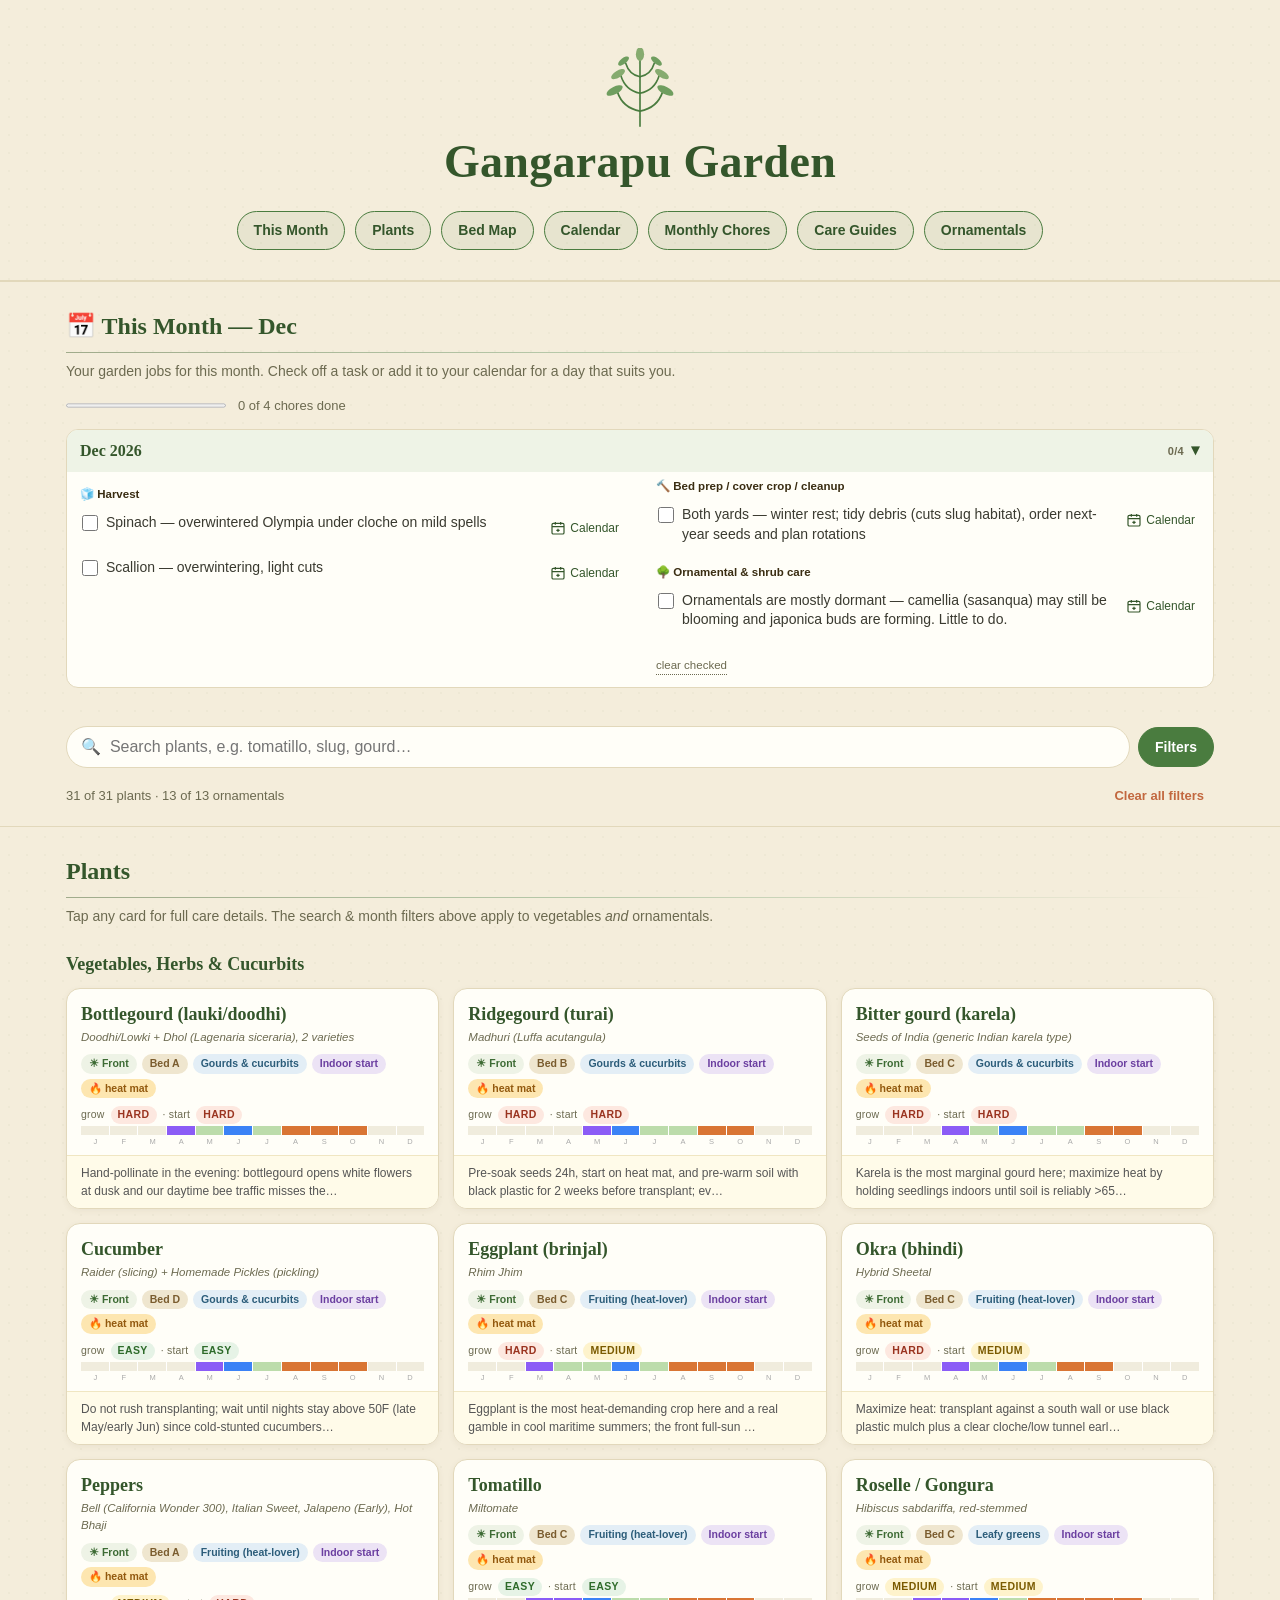
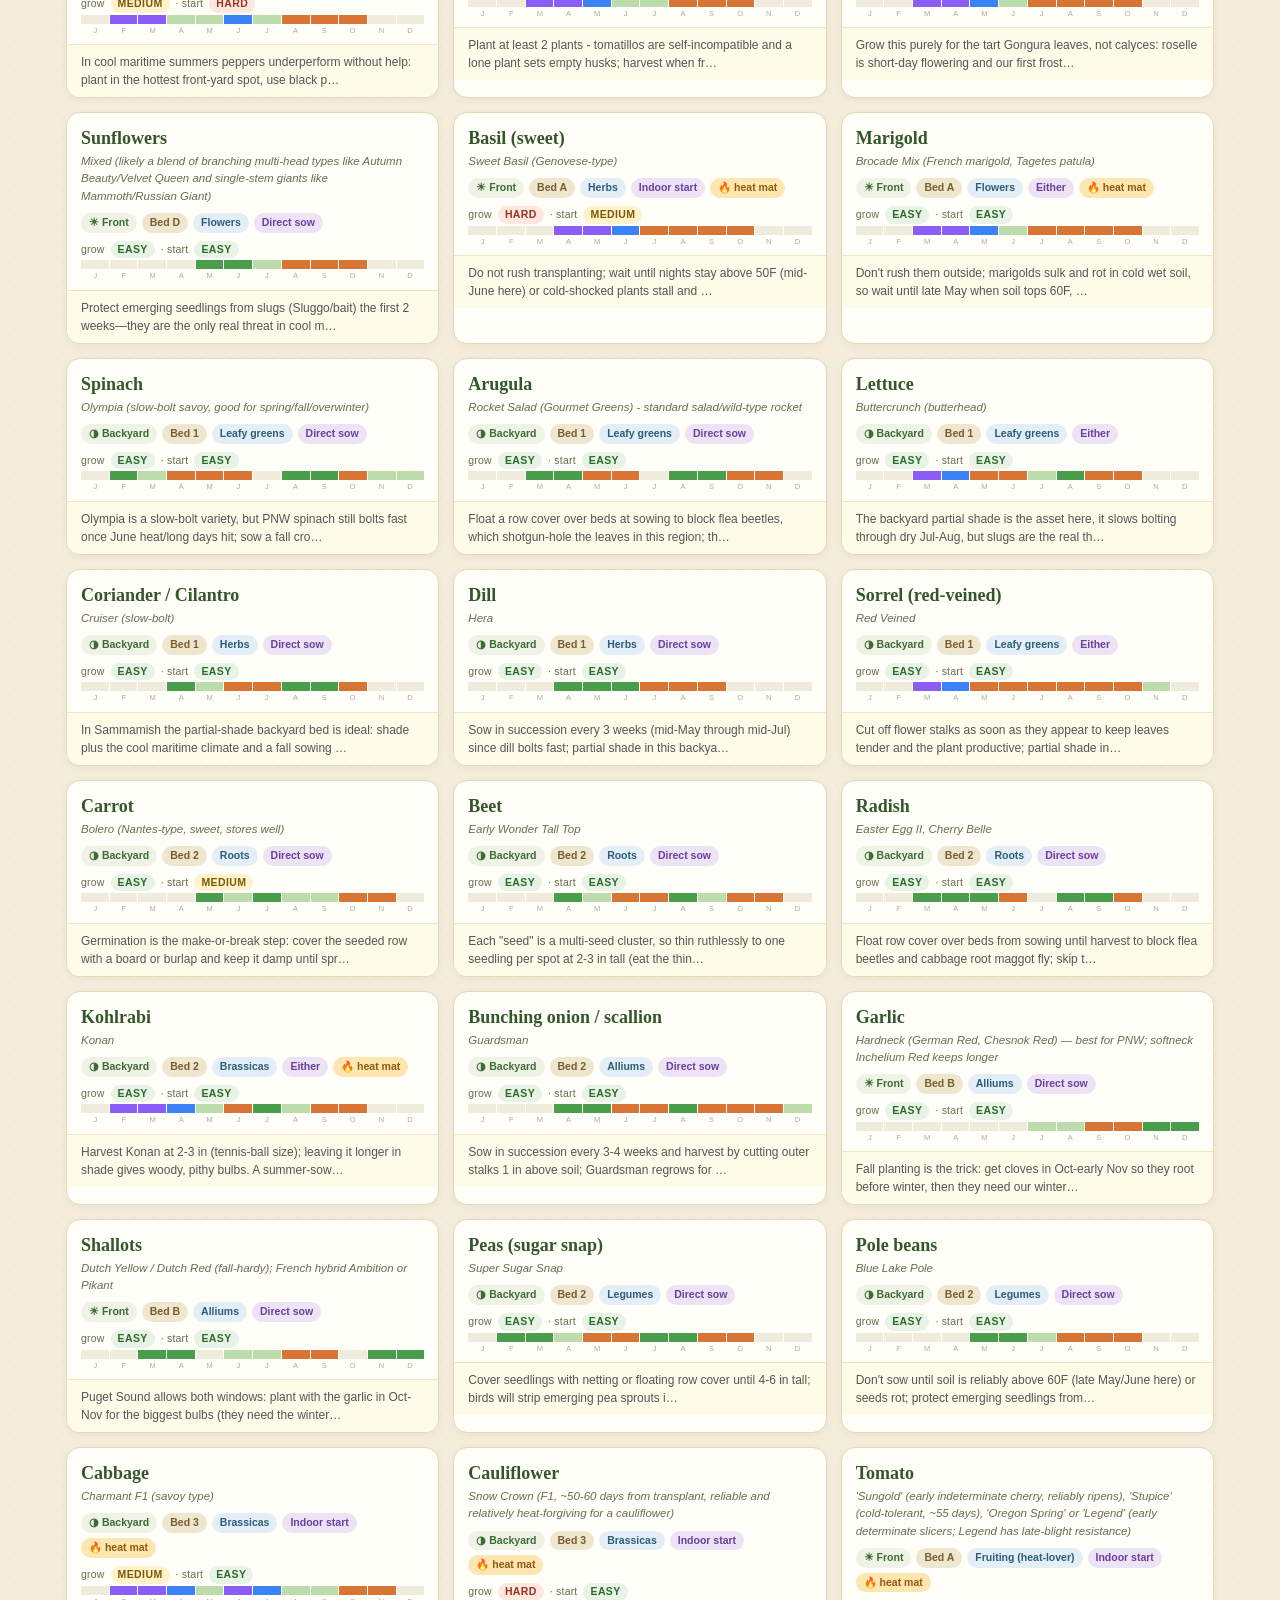
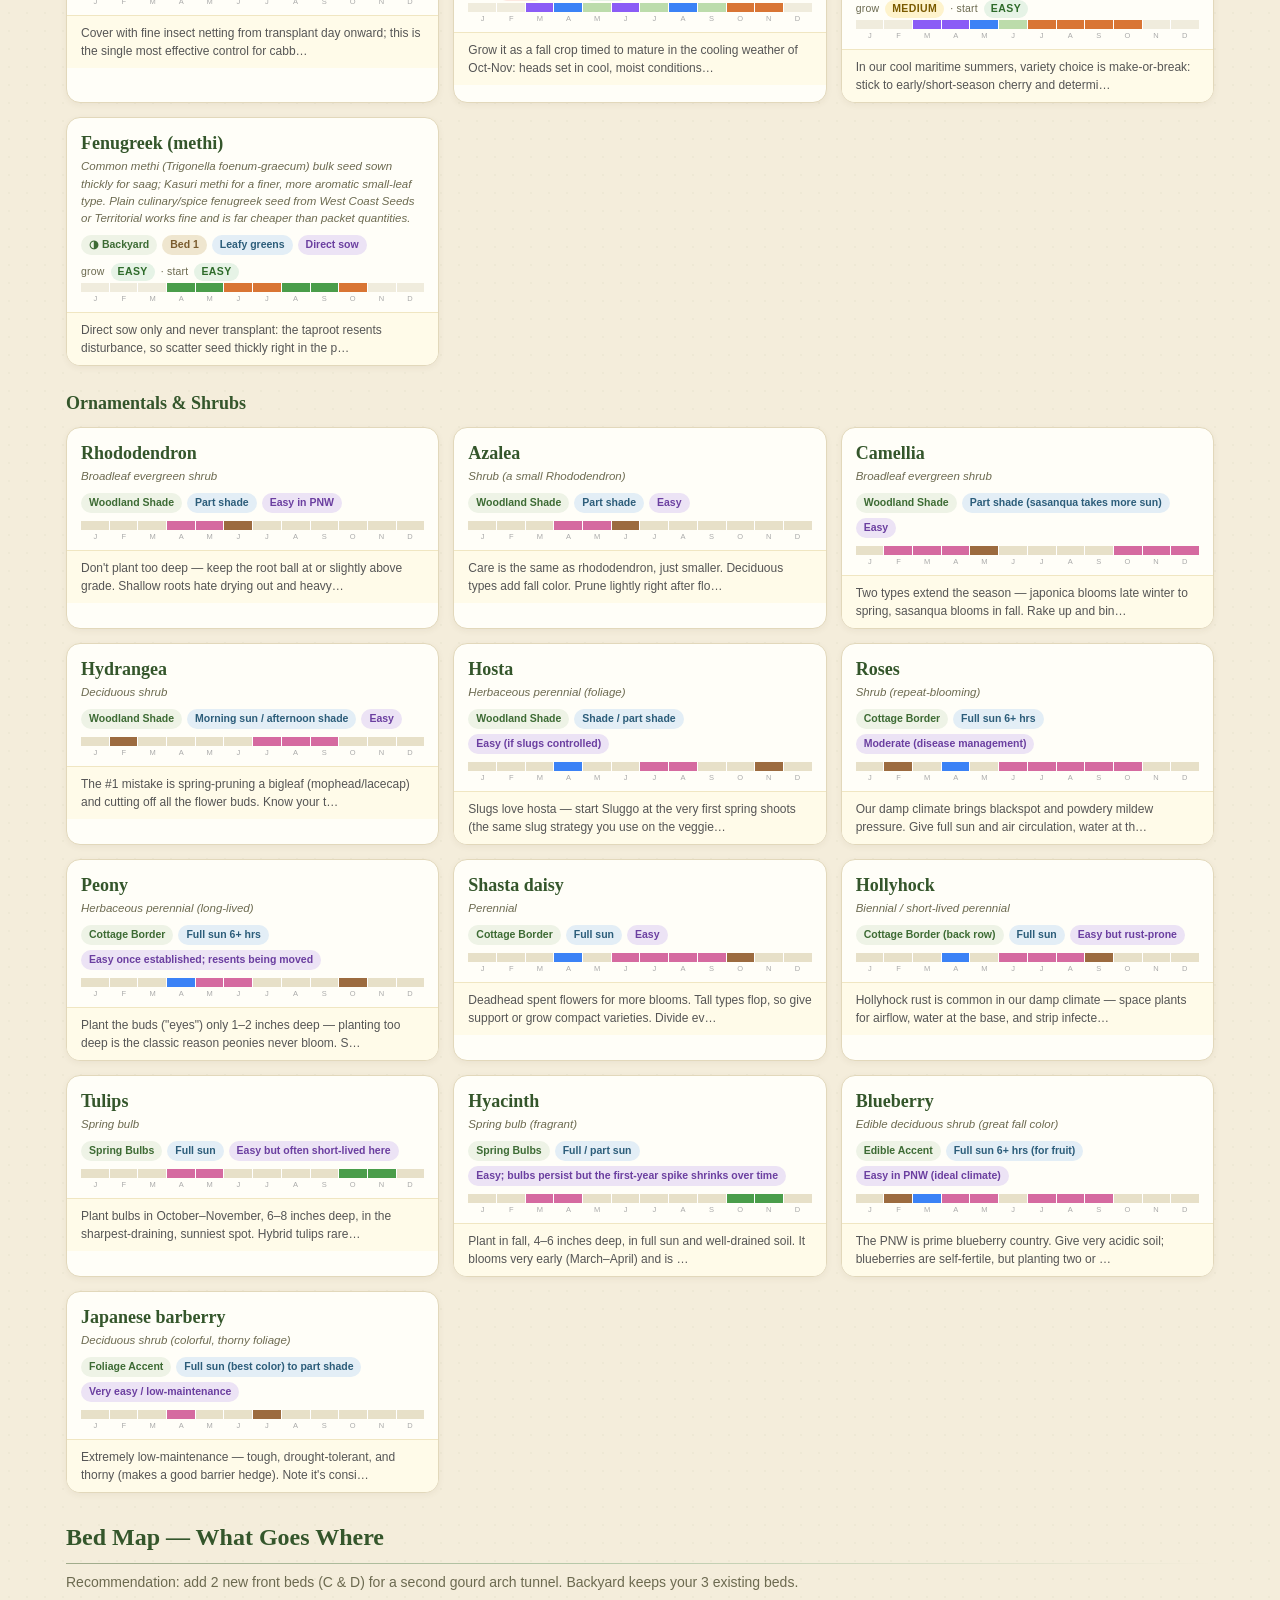
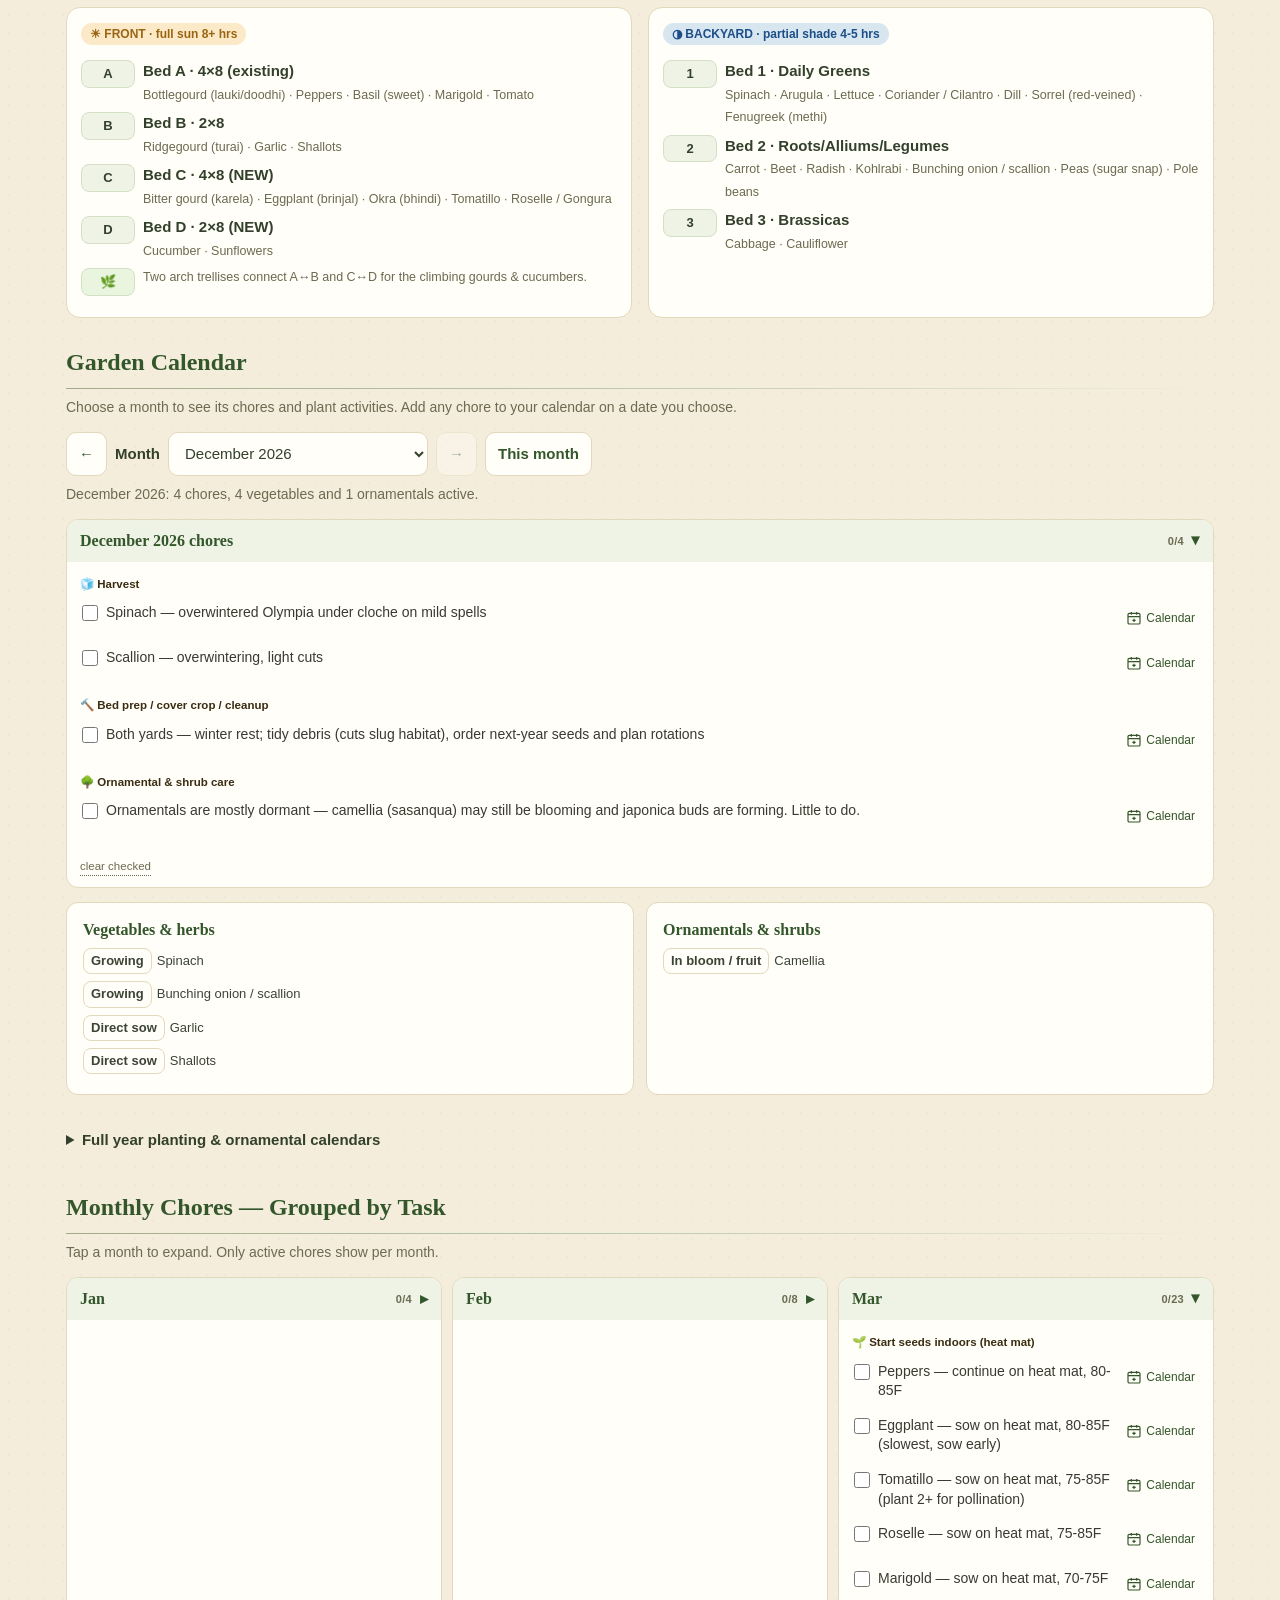
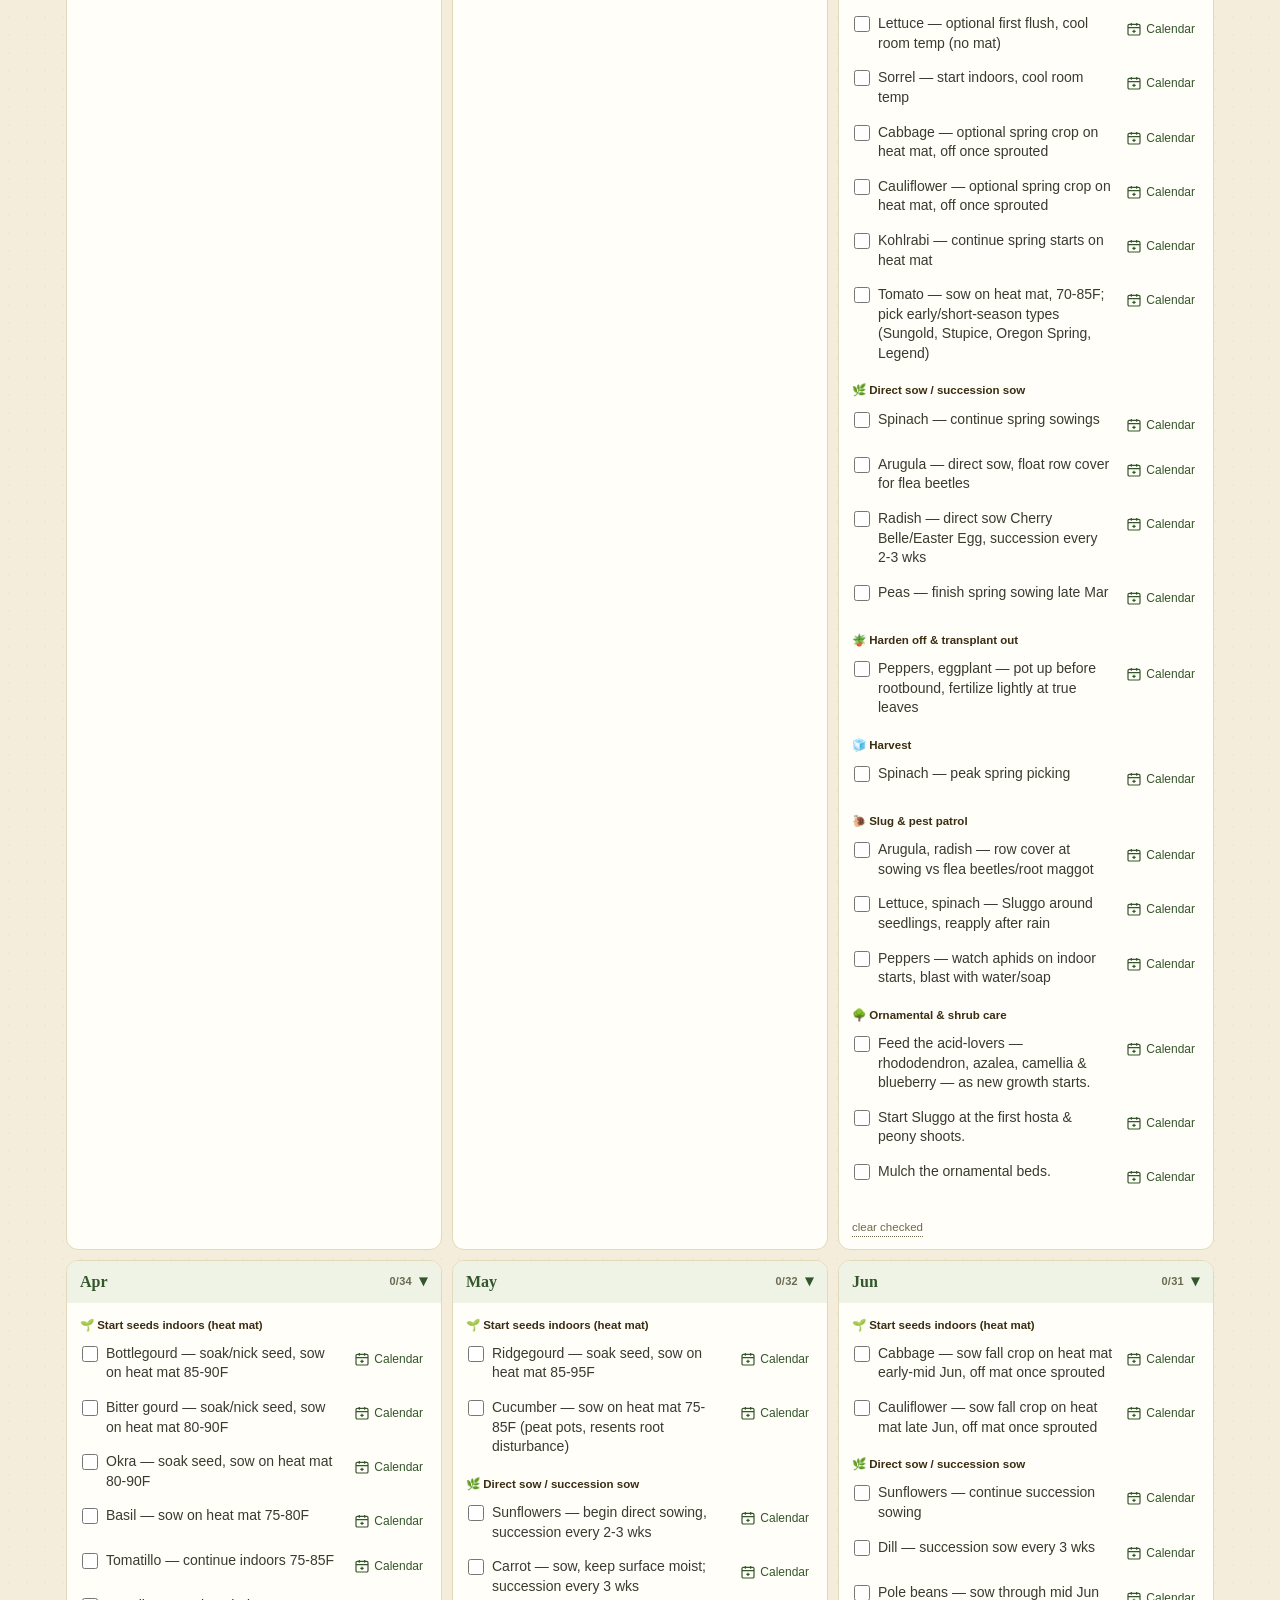
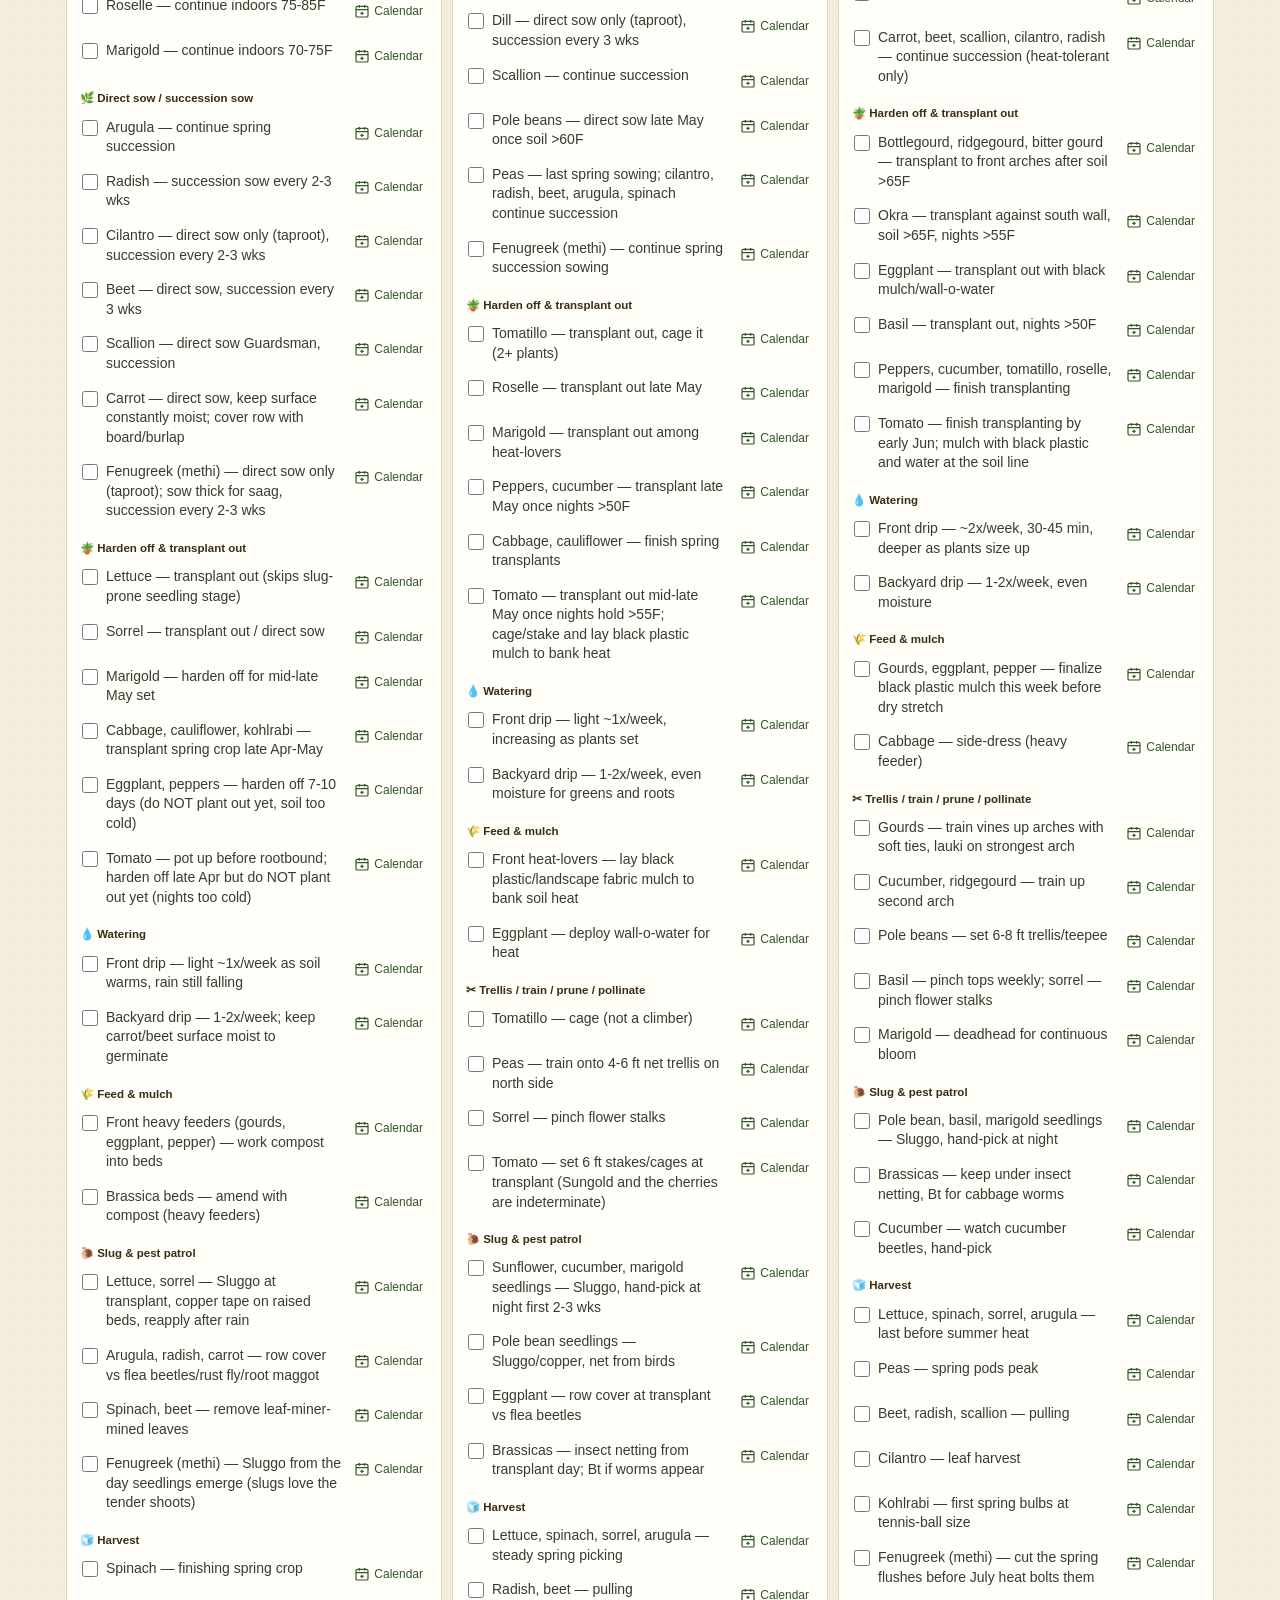
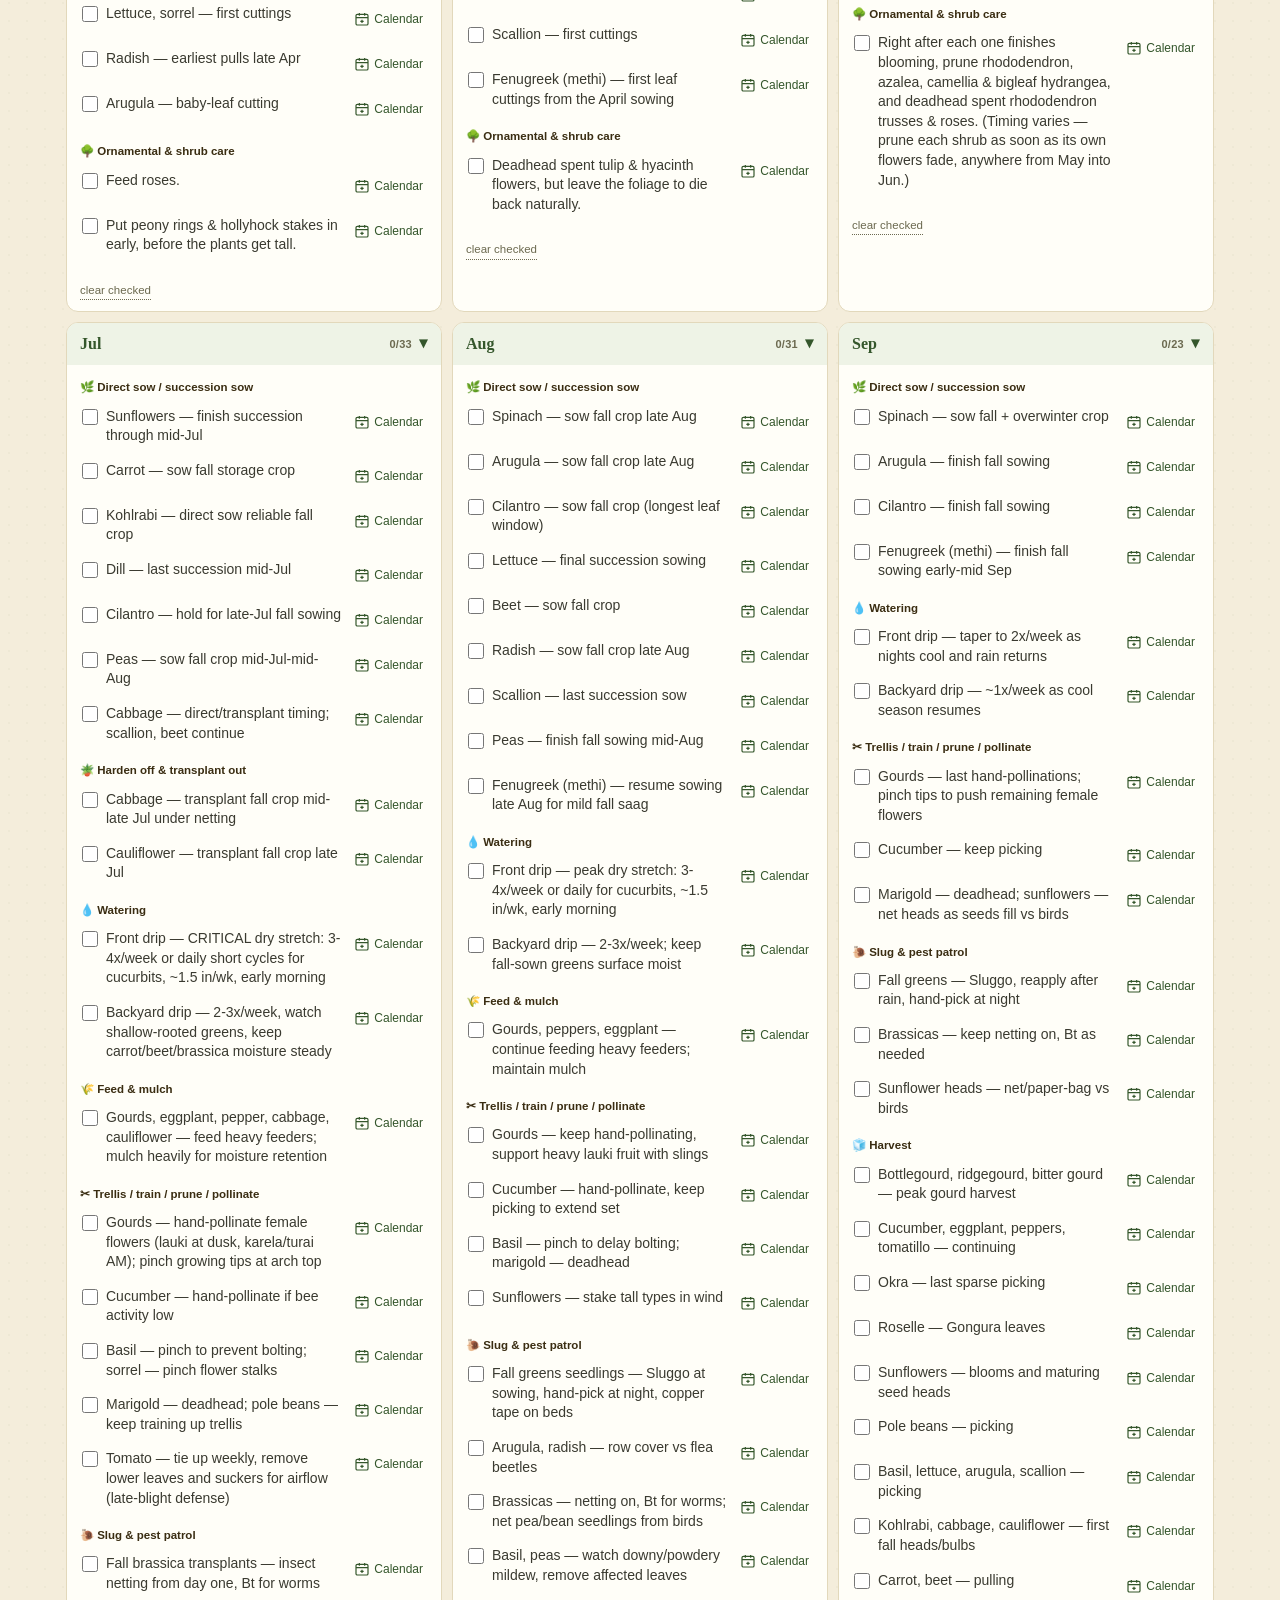
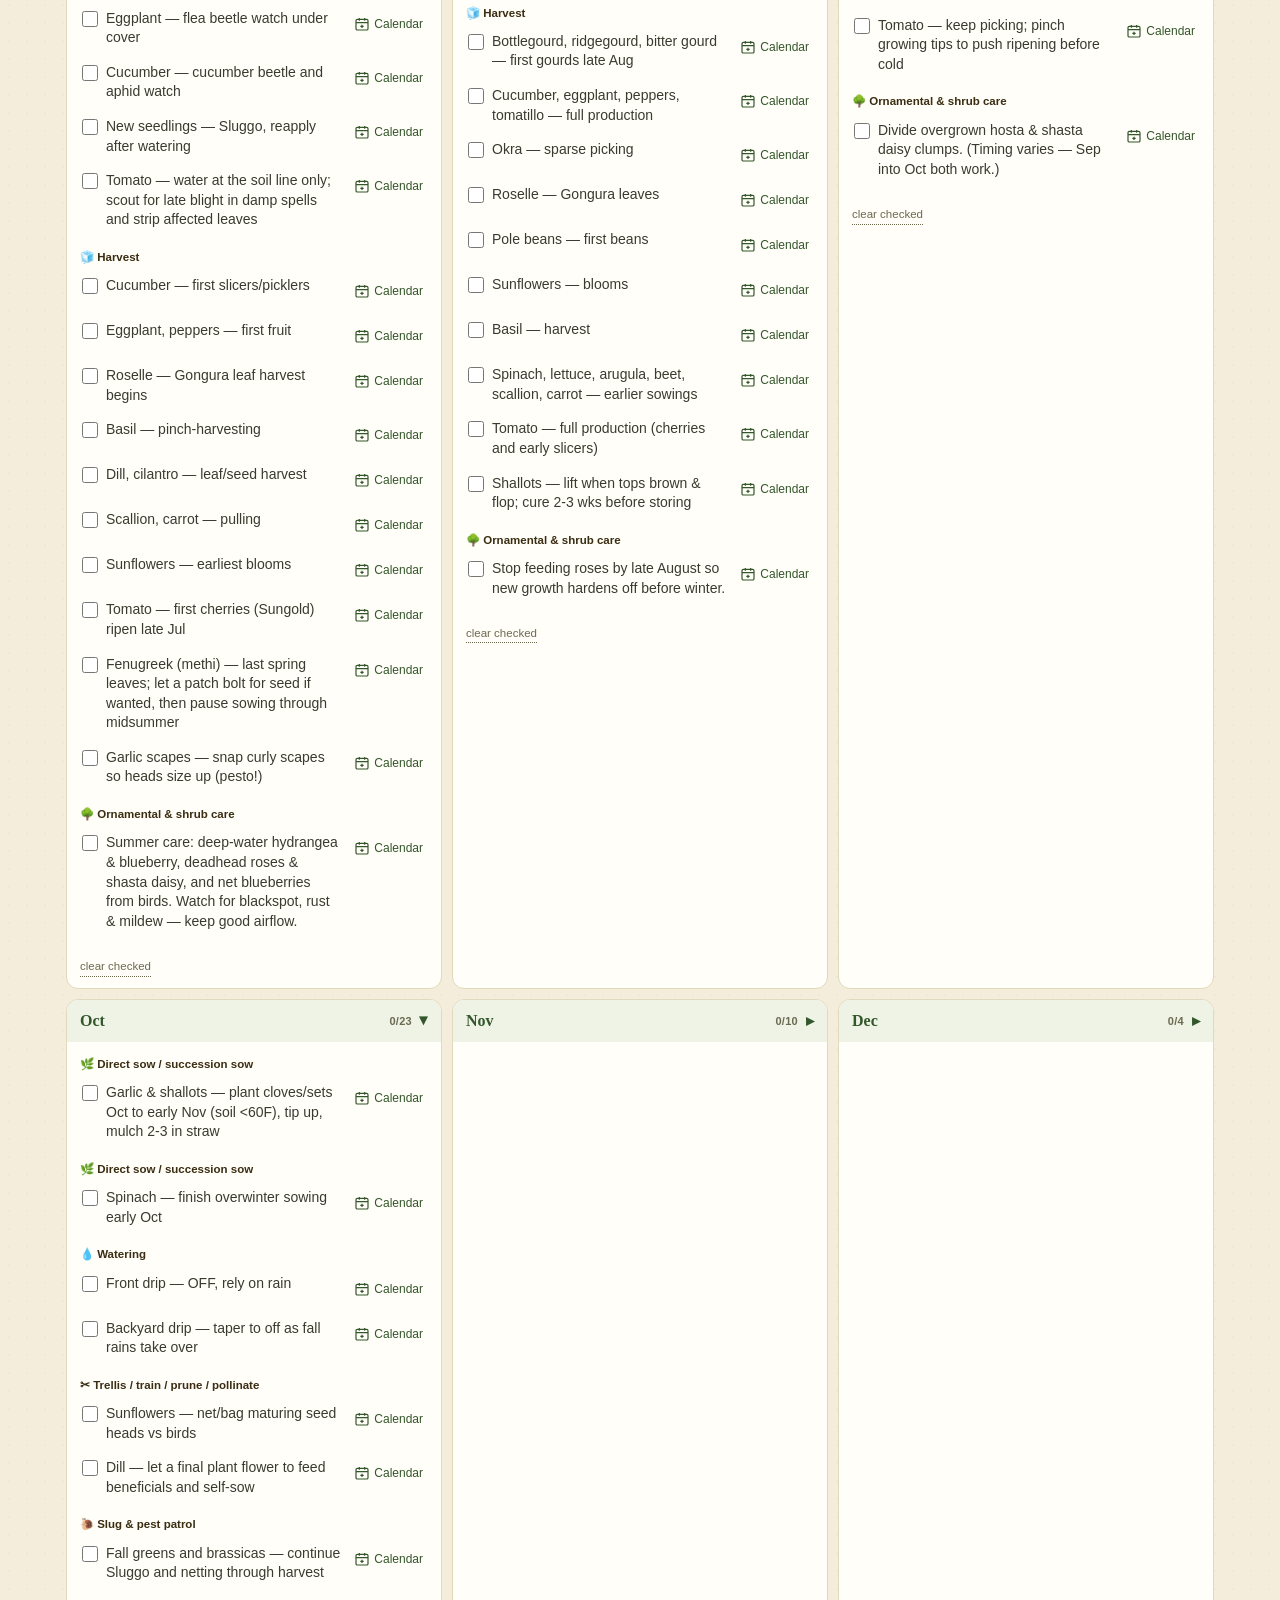
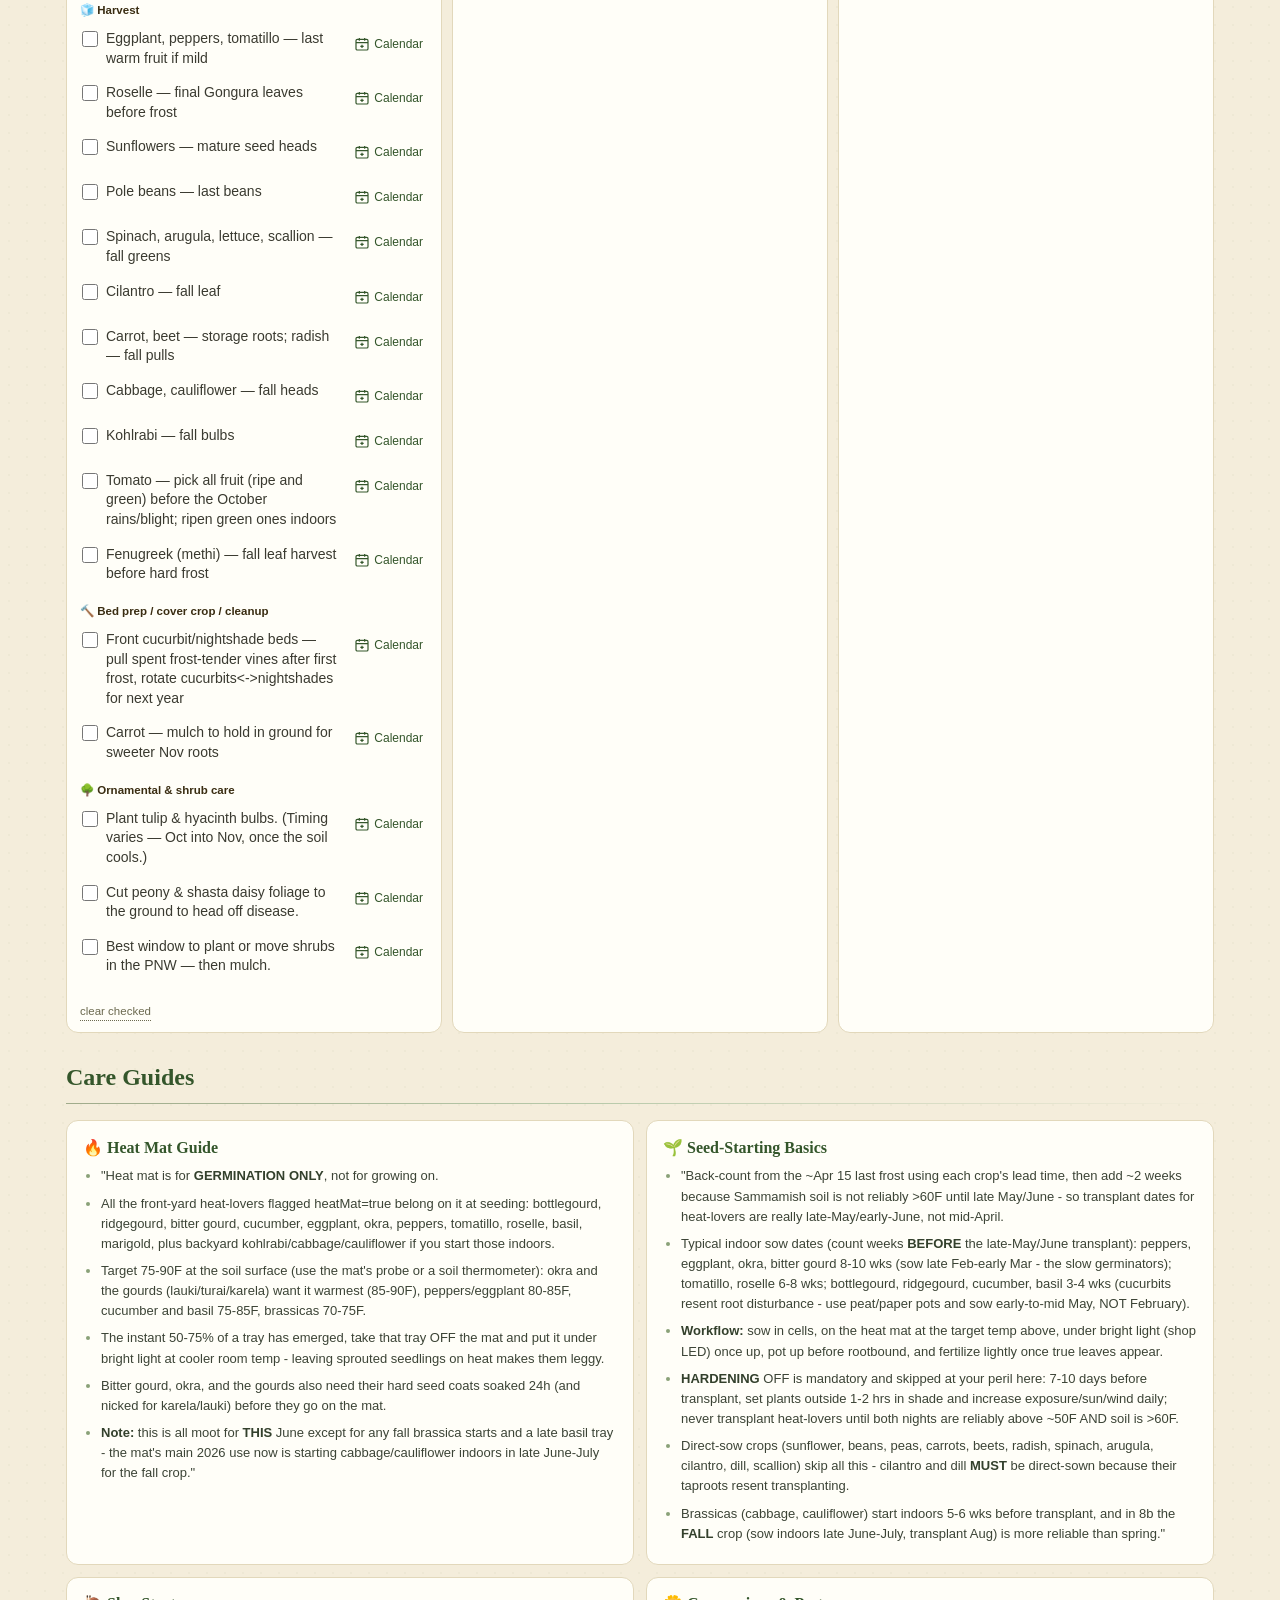
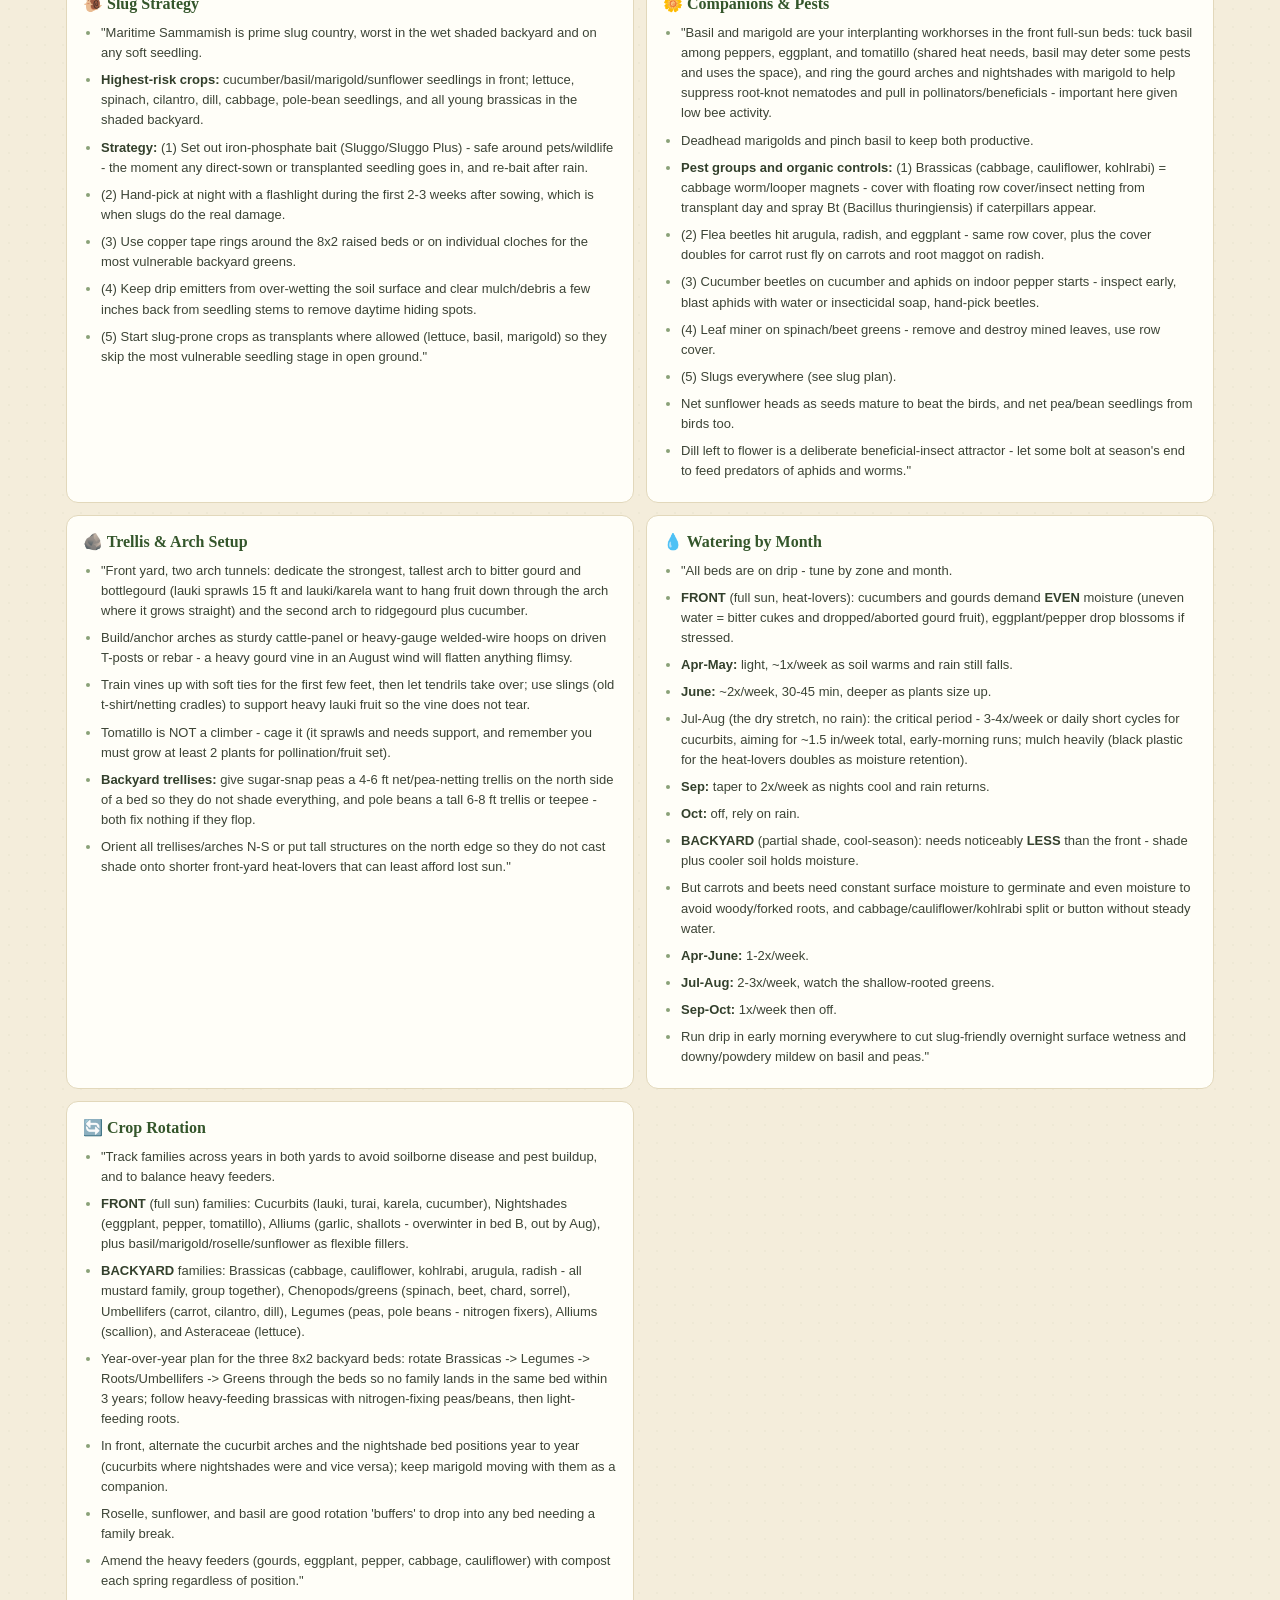
==== commit ad01f51f: "Improve garden navigation and add chore calendar export" ====
--- a/static/garden/index.html
+++ b/static/garden/index.html
@@ -25,8 +25,7 @@
 a{color:var(--green-d)}
 a,button,label,input,[role="button"]{touch-action:manipulation;-webkit-tap-highlight-color:transparent}
 .wrap{max-width:1180px;margin:0 auto;padding:0 16px calc(80px + env(safe-area-inset-bottom))}
-section{padding-top:26px;scroll-margin-top:72px}
-@media(max-width:860px){section{scroll-margin-top:170px}}
+section{padding-top:26px;scroll-margin-top:calc(var(--bar-height,90px) + 14px)}
 /* hero */
 .hero{padding:48px 0 30px;text-align:center;border-bottom:2px solid var(--line);position:relative}
 .hero h1{font-size:clamp(24px,7vw,46px);margin:.18em 0 .12em;color:var(--green-d);letter-spacing:.3px;line-height:1.15}
@@ -51,7 +50,7 @@
   border-bottom:1px solid var(--line);padding:10px 0;margin-top:10px}
 .bar .wrap{padding-top:0;padding-bottom:0}
 .searchrow{display:flex;gap:8px;align-items:center}
-.search{flex:1;padding:11px 14px;border:1.5px solid var(--line);border-radius:24px;background:#fffef8;
+.search{flex:1;min-width:0;width:100%;padding:11px 14px;border:1.5px solid var(--line);border-radius:24px;background:#fffef8;
   font-size:16px;color:var(--ink)}
 .search:focus{outline:none;border-color:var(--green);box-shadow:0 0 0 3px rgba(74,124,63,.18)}
 .fbtn{padding:11px 16px;border:1.5px solid var(--green);background:var(--green);color:#fff;border-radius:24px;
@@ -60,9 +59,8 @@
 .clear{background:none;border:none;color:var(--terra);font-weight:700;cursor:pointer;font-size:13px;padding:8px 10px;min-height:40px}
 :focus-visible{outline:2.5px solid var(--green);outline-offset:2px;border-radius:6px}
 /* filter panel */
-.panel{margin-top:10px;display:none}
+.panel{margin-top:10px;display:none;scroll-margin-top:calc(var(--bar-height,90px) + 14px)}
 .panel.open{display:block}
-@media(min-width:860px){.panel{display:block!important}.fbtn{display:none}}
 .fgroup{margin:8px 0;border-bottom:1px solid var(--line);padding-bottom:6px}
 .fgroup:last-child{border-bottom:none}
 .fgroup .flbl{display:flex;width:100%;justify-content:space-between;align-items:center;gap:8px;
@@ -137,10 +135,28 @@
 table.cal{border-collapse:collapse;width:100%;min-width:620px;font-size:12px}
 .cal th,.cal td{border:1px solid #ece3c8;padding:4px;text-align:center}
 .cal th{background:linear-gradient(to bottom,var(--green-d),#3f6a34);color:#fff;position:sticky;top:0;z-index:2;text-transform:uppercase;letter-spacing:.5px;font-size:11px}
-.cal td.cn{text-align:left;font-weight:600;white-space:nowrap;background:#fdfaf0;position:sticky;left:0;z-index:1;box-shadow:2px 0 4px rgba(80,70,30,.08);max-width:150px;overflow:hidden;text-overflow:ellipsis}
-.cal th:first-child{left:0;z-index:3}
+.cal th.cn{text-align:left;font-weight:600;white-space:nowrap;background:#fdfaf0;color:var(--ink);position:sticky;top:auto;left:0;z-index:1;text-transform:none;letter-spacing:normal;box-shadow:2px 0 4px rgba(80,70,30,.08);max-width:150px;overflow:hidden;text-overflow:ellipsis}
+.cal thead th:first-child{left:0;z-index:3}
 .cal td.cell{padding:0;height:22px}
 .cal .mhi{outline:3px solid var(--terra);outline-offset:-3px}
+.cal td.cell{font-size:10px;color:#000;min-width:66px}
+.cal td.cell.dark{color:#fff}
+.annual{margin-top:22px}
+.annual>summary{cursor:pointer;padding:12px 0;font-weight:700;min-height:44px}
+.month-controls{display:flex;gap:8px;align-items:center;flex-wrap:wrap;margin-bottom:16px}
+.month-controls label{font-weight:700}
+.month-controls select{flex:1;min-width:0;max-width:260px;padding:10px 12px;border:1px solid var(--line);border-radius:10px;background:var(--card);color:var(--ink);font:inherit;min-height:44px}
+.month-controls button,.calendar-action{border:1px solid var(--line);border-radius:10px;background:var(--card);color:var(--green-d);font:inherit;font-weight:600;padding:10px 12px;min-height:44px;cursor:pointer}
+.month-controls button:disabled{opacity:.4;cursor:default}
+.agenda-plants{display:grid;grid-template-columns:repeat(auto-fit,minmax(240px,1fr));gap:12px;margin-top:14px}
+.agenda-plants .guide ul{list-style:none;margin-left:0}
+.agenda-plants .activity{display:inline-block;font-weight:700;padding:2px 7px;border:1px solid var(--line);border-radius:8px;margin-right:5px}
+.agenda-plants li{margin-bottom:10px}
+.dashboard{padding-bottom:18px}
+.task-progress{display:flex;align-items:center;gap:12px;margin:0 0 14px;font-size:13px;color:var(--muted)}
+.task-progress progress{width:160px;height:9px;accent-color:var(--green)}
+.chore-group{break-inside:avoid;margin-bottom:12px}
+@media(min-width:900px){.dashboard .cm.open .body{columns:2;column-gap:32px}}
 .legend{display:flex;flex-wrap:wrap;gap:12px;margin:10px 0;font-size:12px}
 .legend span{display:flex;align-items:center;gap:5px}
 .sw{width:14px;height:14px;border-radius:3px;display:inline-block}
@@ -157,16 +173,19 @@
 .ar{transition:.15s}
 .chcat{font-size:11.5px;font-weight:700;color:#3a2d12;margin-top:8px}
 .cm ul{margin:3px 0 4px 16px;padding:0}
-.cm li{font-size:12px;margin:2px 0;color:#3a3a30}
+.cm li{font-size:14px;margin:2px 0;color:#3a3a30}
 /* checkable to-do rows */
 .cm ul:has(li.chk),#orntasks .guide ul{margin-left:0;list-style:none}
-li.chk{list-style:none;margin:1px 0}
-li.chk>label{display:flex;align-items:flex-start;gap:8px;cursor:pointer;padding:4px 2px;min-height:32px;line-height:1.4}
+li.chk{list-style:none;margin:1px 0;display:flex;align-items:flex-start;gap:6px}
+li.chk>label{display:flex;flex:1;min-width:0;align-items:flex-start;gap:8px;cursor:pointer;padding:7px 2px;min-height:44px;line-height:1.4}
 li.chk input{margin:2px 0 0;flex:0 0 auto;width:16px;height:16px;accent-color:var(--green);cursor:pointer}
 li.chk span{flex:1}
-li.chk.done span{text-decoration:line-through;color:var(--muted);opacity:.7}
+li.chk.done>label span{text-decoration:line-through;color:var(--muted);opacity:.7}
 li.chk.syncerr>label{color:var(--terra)}
 li.chk.syncerr input{outline:2px solid var(--terra);outline-offset:1px}
+.addcal{flex:0 0 auto;display:flex;align-items:center;gap:4px;min-height:44px;border:0;background:none;color:var(--green-d);font:inherit;font-size:12px;padding:7px 5px;border-radius:8px;cursor:pointer}
+.addcal:hover{background:#eef3e6}
+.addcal svg{width:16px;height:16px}
 .h .hr{display:flex;align-items:center;gap:8px}
 .h .cnt,h3 .cnt{font-size:11px;font-weight:600;color:var(--muted);font-family:ui-sans-serif,-apple-system,sans-serif;letter-spacing:.3px}
 h3 .cnt{margin-left:8px}
@@ -188,6 +207,25 @@
    APP-LIKE MOBILE UI
    ============================================ */
 .tabbar{display:none}
+dialog{color:var(--ink);background:var(--card);border:1px solid var(--line);border-radius:18px;padding:22px;width:calc(100% - 24px);max-width:480px;max-height:calc(100dvh - 32px);overflow:auto}
+dialog::backdrop{background:rgba(30,40,24,.42)}
+.dialog-head{display:flex;justify-content:space-between;align-items:center;gap:12px}
+.dialog-head h2{margin:0;font-size:22px}
+.dialog-close{background:none;border:1px solid var(--line);border-radius:50%;min-width:44px;min-height:44px;cursor:pointer;font-size:24px;color:var(--ink)}
+.sheet{position:fixed;inset:auto 0 0;margin:0 auto;width:100%;max-width:520px;border-radius:20px 20px 0 0;padding-bottom:calc(22px + env(safe-area-inset-bottom))}
+.more-links{display:grid;gap:8px;margin-top:16px}
+.more-links a{padding:12px 14px;min-height:48px;text-decoration:none;background:var(--paper);border-radius:10px;font-weight:600}
+.calendar-form{display:grid;gap:14px;margin-top:16px}
+.calendar-form label{display:grid;gap:5px;font-weight:600}
+.calendar-form input[type=date],.calendar-form input[type=time]{width:100%;min-width:0;min-height:44px;padding:10px;border:1px solid var(--line);border-radius:10px;background:#fff;color:var(--ink);font:inherit;font-size:16px}
+.calendar-form .all-day{display:flex;align-items:center;gap:8px;min-height:44px}
+.calendar-form .all-day input{width:20px;height:20px;accent-color:var(--green)}
+.calendar-form .calendar-action{background:var(--green);color:#fff;border-color:var(--green)}
+.calendar-form .calendar-share{background:var(--paper);color:var(--green-d);border-color:var(--line)}
+.calendar-help,.calendar-status{font-size:13px;color:var(--muted);margin:0}
+#calendar-chore{line-height:1.5;margin:14px 0 0}
+[hidden]{display:none!important}
+@media(prefers-reduced-motion:reduce){html{scroll-behavior:auto}*,*::before,*::after{animation:none!important;transition:none!important}}
 .pc.exp .detail,.cm.open .body{animation:slidein .18s ease}
 @keyframes slidein{from{opacity:0;transform:translateY(-3px)}to{opacity:1;transform:none}}
 .tabbar,.nav,.cm>.h,.pc,.chip,.fbtn{-webkit-user-select:none;user-select:none}
@@ -205,28 +243,23 @@
     background:rgba(255,254,248,.92);-webkit-backdrop-filter:blur(14px);backdrop-filter:blur(14px);
     border-top:1px solid var(--line);
     padding:5px 2px calc(5px + env(safe-area-inset-bottom))}
-  .tabbar a{flex:1;display:flex;flex-direction:column;align-items:center;gap:2px;
-    min-width:0;padding:3px 0;border-radius:10px;text-decoration:none;color:var(--muted);
-    font-size:9.5px;font-weight:600;letter-spacing:.1px;transition:color .15s,transform .1s}
-  .tabbar a svg{width:21px;height:21px;flex:0 0 auto}
-  .tabbar a span{max-width:100%;overflow:hidden;text-overflow:ellipsis;white-space:nowrap}
-  .tabbar a.on{color:var(--green-d)}
-  .tabbar a.on svg{transform:translateY(-1px)}
-  .tabbar a:active{transform:scale(.92);background:rgba(74,124,63,.08)}
+  .tabbar a,.tabbar button{flex:1;display:flex;flex-direction:column;align-items:center;justify-content:center;gap:3px;
+    min-width:0;min-height:52px;padding:5px 0;border:0;background:none;border-radius:10px;text-decoration:none;color:var(--muted);font-family:inherit;
+    font-size:11.5px;font-weight:600;letter-spacing:.1px;transition:color .15s,transform .1s;cursor:pointer}
+  .tabbar svg{width:21px;height:21px;flex:0 0 auto}
+  .tabbar span{max-width:100%;overflow:hidden;text-overflow:ellipsis;white-space:nowrap}
+  .tabbar .on{color:var(--green-d);background:rgba(74,124,63,.08)}
+  .tabbar .on svg{transform:translateY(-1px)}
+  .tabbar a:active,.tabbar button:active{transform:scale(.96);background:rgba(74,124,63,.08)}
   /* keep content clear of the tab bar */
   .wrap{padding-bottom:calc(86px + env(safe-area-inset-bottom))}
 }
-@media(max-width:380px){
-  .tabbar a span{display:none}
-  .tabbar a{padding:6px 0}
-}
 @media(max-width:560px){
   .bar{padding:7px 0}
-  .searchrow{flex-direction:column;gap:8px}
-  .fbtn{width:100%;min-height:44px}
+  .fbtn{min-height:44px;padding:10px 12px}
   /* tighter hero so content starts higher */
-  .hero{padding:30px 0 20px}
-  .sprig{width:68px}
+  .hero{padding:18px 0 14px}
+  .sprig{width:48px}
   .hero p{font-size:14px}
   .nav{gap:7px;margin-top:16px}
   .nav a{padding:8px 13px;font-size:13px}
@@ -271,10 +304,18 @@
   </nav>
 </div>
 
-<div class="bar"><div class="wrap">
+<div class="wrap dashboard">
+  <section id="thismonth"><h2 class="sec">&#128197; This Month &mdash; <span id="tmname"></span></h2>
+    <div class="sub">Your garden jobs for this month. Check off a task or add it to your calendar for a day that suits you.</div>
+    <div class="task-progress"><progress id="tmprogress" value="0" max="1" aria-label="Completed chores this month"></progress><span id="tmprogresslabel" aria-live="polite"></span></div>
+    <div class="cm open" id="tmcard"></div>
+  </section>
+</div>
+
+<div class="bar" id="plant-toolbar"><div class="wrap">
   <div class="searchrow">
     <input id="q" class="search" aria-label="Search plants" placeholder="&#128269;  Search plants, e.g. tomatillo, slug, gourd&hellip;">
-    <button class="fbtn" id="ftoggle" aria-label="Toggle filter panel" aria-expanded="false">Filters</button>
+    <button class="fbtn" id="ftoggle" aria-label="Toggle plant filters" aria-controls="panel" aria-expanded="false">Filters</button>
   </div>
   <div style="display:flex;justify-content:space-between;align-items:center;margin-top:8px">
     <span class="count" id="count"></span>
@@ -284,11 +325,6 @@
 
 <div class="wrap">
   <div class="panel" id="panel"></div>
-  <section id="thismonth"><h2 class="sec">&#128197; This Month &mdash; <span id="tmname"></span></h2>
-    <div class="sub">Chores for the current month, picked from today's date. Check items off here or in Monthly Chores below &mdash; they stay in sync.</div>
-    <div class="cm open" id="tmcard"></div>
-  </section>
-
   <section id="plants"><h2 class="sec">Plants</h2>
     <div class="sub">Tap any card for full care details. The search &amp; month filters above apply to vegetables <em>and</em> ornamentals.</div>
     <h3 class="osub">Vegetables, Herbs &amp; Cucurbits</h3>
@@ -303,8 +339,20 @@
     <div class="beds" id="bedmap"></div>
   </section>
 
-  <section id="calendar"><h2 class="sec">Year-Round Calendars</h2>
-    <div class="sub">Pick a month chip above to highlight that column in the planting calendar.</div>
+  <section id="calendar"><h2 class="sec">Garden Calendar</h2>
+    <div class="sub">Choose a month to see its chores and plant activities. Add any chore to your calendar on a date you choose.</div>
+    <div class="month-controls">
+      <button id="month-prev" type="button" aria-label="Previous month">&#8592;</button>
+      <label for="agenda-month">Month</label><select id="agenda-month"></select>
+      <button id="month-next" type="button" aria-label="Next month">&#8594;</button>
+      <button id="month-current" type="button">This month</button>
+    </div>
+    <p id="agenda-summary" class="sub" role="status"></p>
+    <div id="monthly-agenda">
+      <div id="agenda-tasks"></div>
+      <div class="agenda-plants" id="agenda-plants"></div>
+    </div>
+    <details class="annual"><summary>Full year planting &amp; ornamental calendars</summary>
     <h3 class="osub">Vegetable Planting Calendar</h3>
     <div class="legend" id="legend"></div>
     <span class="calhint">&#8592; swipe the table sideways to see all months &#8594;</span>
@@ -313,6 +361,7 @@
     <div class="legend" id="ornlegend"></div>
     <span class="calhint">&#8592; swipe the table sideways to see all months &#8594;</span>
     <div class="calwrap"><table class="cal" id="orncaltable"></table></div>
+    </details>
   </section>
 
   <section id="chores"><h2 class="sec">Monthly Chores &mdash; Grouped by Task</h2>
@@ -335,16 +384,38 @@
   <div class="foot">&#127793; Built for the Gangarapu garden, Sammamish &middot; 2026 &middot; offline-ready, mobile-friendly</div>
 </div>
 
-<nav class="tabbar" aria-label="Sections">
-  <a href="#thismonth" data-go="thismonth"><svg viewBox="0 0 24 24" fill="none" stroke="currentColor" stroke-width="1.8" stroke-linecap="round" stroke-linejoin="round"><rect x="3" y="4.5" width="18" height="16.5" rx="2"/><line x1="3" y1="9.5" x2="21" y2="9.5"/><line x1="8" y1="2.5" x2="8" y2="6"/><line x1="16" y1="2.5" x2="16" y2="6"/><polyline points="8.5 14.5 10.8 17 15.5 12"/></svg><span>Today</span></a>
-  <a href="#plants" data-go="plants"><svg viewBox="0 0 24 24" fill="none" stroke="currentColor" stroke-width="1.8" stroke-linecap="round" stroke-linejoin="round"><path d="M12 22v-7"/><path d="M12 15c0-4.5-3.2-6.5-8-6.5 0 5 3.2 6.5 8 6.5z"/><path d="M12 15c0-4.5 3.2-6.5 8-6.5 0 5-3.2 6.5-8 6.5z"/></svg><span>Plants</span></a>
-  <a href="#beds" data-go="beds"><svg viewBox="0 0 24 24" fill="none" stroke="currentColor" stroke-width="1.8" stroke-linecap="round"><rect x="3" y="3" width="7.5" height="7.5" rx="1.5"/><rect x="13.5" y="3" width="7.5" height="7.5" rx="1.5"/><rect x="3" y="13.5" width="7.5" height="7.5" rx="1.5"/><rect x="13.5" y="13.5" width="7.5" height="7.5" rx="1.5"/></svg><span>Beds</span></a>
-  <a href="#calendar" data-go="calendar"><svg viewBox="0 0 24 24" fill="none" stroke="currentColor" stroke-width="1.8" stroke-linecap="round"><rect x="3" y="4.5" width="18" height="16.5" rx="2"/><line x1="3" y1="9.5" x2="21" y2="9.5"/><line x1="8" y1="2.5" x2="8" y2="6"/><line x1="16" y1="2.5" x2="16" y2="6"/></svg><span>Calendar</span></a>
-  <a href="#chores" data-go="chores"><svg viewBox="0 0 24 24" fill="none" stroke="currentColor" stroke-width="1.8" stroke-linecap="round" stroke-linejoin="round"><polyline points="9 11.5 11.5 14 20 5.5"/><path d="M20 12.5V18a2 2 0 0 1-2 2H6a2 2 0 0 1-2-2V6a2 2 0 0 1 2-2h9"/></svg><span>Chores</span></a>
-  <a href="#guides" data-go="guides"><svg viewBox="0 0 24 24" fill="none" stroke="currentColor" stroke-width="1.8" stroke-linecap="round" stroke-linejoin="round"><path d="M2 4.5h6a4 4 0 0 1 4 4v12a3 3 0 0 0-3-3H2z"/><path d="M22 4.5h-6a4 4 0 0 0-4 4v12a3 3 0 0 1 3-3h7z"/></svg><span>Guides</span></a>
-  <a href="#ornamentals" data-go="ornamentals"><svg viewBox="0 0 24 24"><g fill="currentColor"><circle cx="12" cy="7.5" r="2.6"/><circle cx="7.6" cy="10.8" r="2.6"/><circle cx="16.4" cy="10.8" r="2.6"/><circle cx="9.2" cy="15.6" r="2.6"/><circle cx="14.8" cy="15.6" r="2.6"/></g><circle cx="12" cy="12" r="2" fill="#fffef8"/><path d="M12 17.5V22" stroke="currentColor" stroke-width="1.8" stroke-linecap="round" fill="none"/></svg><span>Shrubs</span></a>
-  <a href="#" data-go="_search" class="tab-search"><svg viewBox="0 0 24 24" fill="none" stroke="currentColor" stroke-width="1.8" stroke-linecap="round"><circle cx="11" cy="11" r="7"/><line x1="16.5" y1="16.5" x2="21" y2="21"/></svg><span>Search</span></a>
+<nav class="tabbar" aria-label="Garden navigation">
+  <a href="#thismonth" data-go="thismonth"><svg aria-hidden="true" viewBox="0 0 24 24" fill="none" stroke="currentColor" stroke-width="1.8" stroke-linecap="round" stroke-linejoin="round"><rect x="3" y="4.5" width="18" height="16.5" rx="2"/><line x1="3" y1="9.5" x2="21" y2="9.5"/><line x1="8" y1="2.5" x2="8" y2="6"/><line x1="16" y1="2.5" x2="16" y2="6"/><polyline points="8.5 14.5 10.8 17 15.5 12"/></svg><span>Today</span></a>
+  <a href="#plants" data-go="plants"><svg aria-hidden="true" viewBox="0 0 24 24" fill="none" stroke="currentColor" stroke-width="1.8" stroke-linecap="round" stroke-linejoin="round"><path d="M12 22v-7"/><path d="M12 15c0-4.5-3.2-6.5-8-6.5 0 5 3.2 6.5 8 6.5z"/><path d="M12 15c0-4.5 3.2-6.5 8-6.5 0 5-3.2 6.5-8 6.5z"/></svg><span>Plants</span></a>
+  <a href="#calendar" data-go="calendar"><svg aria-hidden="true" viewBox="0 0 24 24" fill="none" stroke="currentColor" stroke-width="1.8" stroke-linecap="round"><rect x="3" y="4.5" width="18" height="16.5" rx="2"/><line x1="3" y1="9.5" x2="21" y2="9.5"/><line x1="8" y1="2.5" x2="8" y2="6"/><line x1="16" y1="2.5" x2="16" y2="6"/></svg><span>Calendar</span></a>
+  <a href="#beds" data-go="beds"><svg aria-hidden="true" viewBox="0 0 24 24" fill="none" stroke="currentColor" stroke-width="1.8" stroke-linecap="round"><rect x="3" y="3" width="7.5" height="7.5" rx="1.5"/><rect x="13.5" y="3" width="7.5" height="7.5" rx="1.5"/><rect x="3" y="13.5" width="7.5" height="7.5" rx="1.5"/><rect x="13.5" y="13.5" width="7.5" height="7.5" rx="1.5"/></svg><span>Beds</span></a>
+  <button id="moretoggle" type="button" aria-haspopup="dialog" aria-controls="moremenu" aria-expanded="false"><svg aria-hidden="true" viewBox="0 0 24 24" fill="currentColor"><circle cx="5" cy="12" r="2"/><circle cx="12" cy="12" r="2"/><circle cx="19" cy="12" r="2"/></svg><span>More</span></button>
 </nav>
+
+<dialog id="moremenu" class="sheet" aria-labelledby="more-title">
+  <div class="dialog-head"><h2 id="more-title">More garden sections</h2><button class="dialog-close" type="button" data-close="moremenu" aria-label="Close more sections">&times;</button></div>
+  <nav class="more-links" aria-label="More garden sections">
+    <a href="#chores" data-go="chores">Monthly chores</a>
+    <a href="#guides" data-go="guides">Care guides</a>
+    <a href="#ornamentals" data-go="ornamentals">Ornamentals &amp; shrubs</a>
+    <a href="#plant-toolbar" data-go="_search">Search plants &amp; filters</a>
+  </nav>
+</dialog>
+
+<dialog id="calendar-dialog" aria-labelledby="calendar-title">
+  <div class="dialog-head"><h2 id="calendar-title">Add chore to Calendar</h2><button class="dialog-close" type="button" data-close="calendar-dialog" aria-label="Close calendar event">&times;</button></div>
+  <p id="calendar-chore"></p>
+  <form id="calendar-form" class="calendar-form">
+    <label for="event-date">Date<input id="event-date" name="date" type="date" required></label>
+    <label class="all-day"><input id="event-all-day" type="checkbox" checked>All-day event</label>
+    <label id="event-time-row" for="event-time" hidden>Time<input id="event-time" name="time" type="time" value="09:00" disabled required></label>
+    <p class="calendar-help">Download the calendar file, then open it to confirm the event in Calendar. On iPhone, use Safari; you can also share the file when supported.</p>
+    <button class="calendar-action" type="submit">Add to Calendar</button>
+    <button id="calendar-share" class="calendar-action calendar-share" type="button" hidden>Share calendar file</button>
+    <p id="calendar-status" class="calendar-status" role="status"></p>
+  </form>
+</dialog>
+
 
 <script>
 const DATA = {"plants":[{"crop":"Bottlegourd (lauki/doodhi)","varieties":"Doodhi/Lowki + Dhol (Lagenaria siceraria), 2 varieties","yard":"Front (full sun)","startMethod":"Start indoors then transplant","heatMat":true,"heatMatNote":"Yes: seed germinates best in warm ~80-85F soil and the hard seed coat can rot in cool soil, so the heat mat is the most reliable way to start it here.","germTempF":"75-85F (target ~80F)","sowIndoor":"mid-Apr to late Apr","transplantOut":"early Jun (after soil >65F)","directSow":"n/a","daysToHarvest":"~60-80 days from sow to tender edible gourd (120+ if left to mature/dry)","harvestWindow":"Aug to early Oct","spacing":"2-3 ft apart, 1-2 plants on the arch","waterNote":"Heavy and consistent in Jul-Aug fruiting (vine is thirsty); deep drip 2-3x/week, taper as nights cool in Sep.","easeStart":2,"easeGrow":2,"careFlags":["frost-tender","needs trellis","hand-pollinate (night-blooming, low bee activity)","marginal in cool maritime summers","heavy feeder","soak/nick seed before sowing","sprawls 15ft"],"timeline":["","","","indoor","grow","transplant","grow","harvest","harvest","harvest","",""],"notes":"Hand-pollinate in the evening: bottlegourd opens white flowers at dusk and our daytime bee traffic misses them, so transfer pollen from male to female flowers by hand to get fruit set in a short cool season.","_hint":"Vigorous vine on the connecting ARCH trellis. Marginal in our cool summers - start indoors on heat mat, give the hottest spot. 1-2 plants max, they sprawl 15ft.","id":0,"category":"Gourds & cucurbits","bed":"A","sun":"Full sun","startTag":"Indoor start","traits":["Needs trellis","Hand-pollinate","Frost-tender"]},{"crop":"Ridgegourd (turai)","varieties":"Madhuri (Luffa acutangula)","yard":"Front (full sun)","startMethod":"Start indoors then transplant","heatMat":true,"heatMatNote":"Essential: seeds need 85-90F soil to germinate and rot at cool PNW indoor temps without bottom heat.","germTempF":"75-90F (optimal ~85F)","sowIndoor":"late Apr to early May","transplantOut":"early Jun","directSow":"n/a","daysToHarvest":"60-75 days from transplant","harvestWindow":"late Aug to Sep (marginal; often no usable fruit)","spacing":"18-24 in apart at base of arch","waterNote":"Heavy consistent water through warm season via drip; never let dry while flowering/fruiting; taper in Oct.","easeStart":2,"easeGrow":2,"careFlags":["frost-tender","needs trellis","needs strong heat to fruit","marginal in cool maritime summers","hand-pollinate for fruit set","soil-warmth dependent"],"timeline":["","","","","indoor","transplant","grow","grow","harvest","harvest","",""],"notes":"Pre-soak seeds 24h, start on heat mat, and pre-warm soil with black plastic for 2 weeks before transplant; even then Sammamish's 75-80F summer rarely gives enough heat units for reliable ridge gourd, so treat it as an experimental crop and hand-pollinate female flowers in the morning to maximize the few fruit you get.","_hint":"Vine on arch. Heat-loving, start indoors on heat mat, transplant after soil warms.","id":1,"category":"Gourds & cucurbits","bed":"B","sun":"Full sun","startTag":"Indoor start","traits":["Needs trellis","Hand-pollinate","Frost-tender"]},{"crop":"Bitter gourd (karela)","varieties":"Seeds of India (generic Indian karela type)","yard":"Front (full sun)","startMethod":"Start indoors then transplant","heatMat":true,"heatMatNote":"Heat mat is mandatory: karela needs 80-90F soil to germinate and will rot in cool PNW potting mix without bottom heat.","germTempF":"80-90F","sowIndoor":"mid Apr to late Apr","transplantOut":"early Jun to mid Jun","directSow":"n/a","daysToHarvest":"60-75 days from transplant (often longer/marginal in cool summers)","harvestWindow":"late Aug to early Oct (light, weather-dependent)","spacing":"18-24 in apart at base of arch, single vine trained up trellis","waterNote":"Consistent drip through warm season; keep evenly moist Jul-Sep, never let dry during fruit set. Taper in Oct.","easeStart":2,"easeGrow":2,"careFlags":["frost-tender","needs heat mat to germinate","hard seed coat - soak/nick before sowing","slowest gourd in PNW - marginal yield","needs warmest full-sun microclimate","hand-pollinate to ensure fruit set","needs strong trellis/arch"],"timeline":["","","","indoor","grow","transplant","grow","grow","harvest","harvest","",""],"notes":"Karela is the most marginal gourd here; maximize heat by holding seedlings indoors until soil is reliably >65F (early-mid Jun), give it the hottest front-yard spot against a south wall/arch, and hand-pollinate (transfer male to female flowers each morning) since cool dull mornings suppress bee activity and fruit set.","_hint":"Vine on 2nd arch/trellis. Hard seed coat - soak/nick, needs heat mat, slowest of the gourds in PNW.","id":2,"category":"Gourds & cucurbits","bed":"C","sun":"Full sun","startTag":"Indoor start","traits":["Needs trellis","Hand-pollinate","Frost-tender"]},{"crop":"Cucumber","varieties":"Raider (slicing) + Homemade Pickles (pickling)","yard":"Front (full sun)","startMethod":"Start indoors then transplant","heatMat":true,"heatMatNote":"Heat mat helps but is not essential: cucumber germinates from ~60F up, though warm media (70-85F) speeds it and avoids rot in cool PNW spring indoor temps.","germTempF":"75-85F","sowIndoor":"late Apr to early May","transplantOut":"late May to early Jun","directSow":"early to mid Jun (soil >65F)","daysToHarvest":"50-60 days from transplant","harvestWindow":"late Jul through Sep","spacing":"12 in apart on trellis, single row","waterNote":"Heavy, even water (1-2 in/wk) once fruiting; drip daily in dry Jul-Aug. Inconsistent water causes bitter, misshapen fruit.","easeStart":4,"easeGrow":4,"careFlags":["needs trellis","frost-tender","slug-prone on seedlings","cucumber beetle watch","warm soil only","even moisture critical"],"timeline":["","","","","indoor","transplant","grow","harvest","harvest","harvest","",""],"notes":"Do not rush transplanting; wait until nights stay above 50F (late May/early Jun) since cold-stunted cucumbers sulk all season and never recover vigor.","_hint":"Vine on trellis. Easy, warm-season. Watch for slugs on seedlings and cucumber beetles.","id":3,"category":"Gourds & cucurbits","bed":"D","sun":"Full sun","startTag":"Indoor start","traits":["Slug-prone","Needs trellis","Pest-prone","Frost-tender"]},{"crop":"Eggplant (brinjal)","varieties":"Rhim Jhim","yard":"Front (full sun)","startMethod":"Start indoors then transplant","heatMat":true,"heatMatNote":"Yes, the heat mat is mandatory: eggplant germinates poorly below 75F, and bottom heat at 80-85F is the difference between a good stand and rotted seed in a cool March windowsill.","germTempF":"75-90F","sowIndoor":"early-mid Mar","transplantOut":"early-mid Jun","directSow":"n/a","daysToHarvest":"70-85 days from transplant","harvestWindow":"Aug-Sep (Oct if warm)","spacing":"18-24 in apart","waterNote":"Steady, even moisture through summer via drip; deep 1-2x/wk in dry Jul-Aug. Avoid drought stress which drops blossoms; taper as nights cool in fall.","easeStart":3,"easeGrow":2,"careFlags":["frost-tender","heat-loving / marginal in cool PNW summers","flea-beetle-prone","needs black mulch or wall-o-water for heat","slow to start - sow early","drops blossoms in cool weather"],"timeline":["","","indoor","grow","grow","transplant","grow","harvest","harvest","harvest","",""],"notes":"Eggplant is the most heat-demanding crop here and a real gamble in cool maritime summers; the front full-sun bed plus black plastic mulch and an early wall-o-water to bank soil heat is the only way Rhim Jhim ripens before fall chill stalls it. Cover with floating row cover at transplant to block flea beetles.","_hint":"Start indoors early on heat mat, transplant late. Loves heat; use black mulch/wall-o-water to boost. Flea beetles common.","id":4,"category":"Fruiting (heat-lover)","bed":"C","sun":"Full sun","startTag":"Indoor start","traits":["Pest-prone","Frost-tender"]},{"crop":"Okra (bhindi)","varieties":"Hybrid Sheetal","yard":"Front (full sun)","startMethod":"Start indoors then transplant","heatMat":true,"heatMatNote":"Yes, mandatory; okra needs 80-90F soil to germinate and will rot in cool damp seed flats without bottom heat.","germTempF":"80-90F","sowIndoor":"mid-Apr to late Apr","transplantOut":"early Jun (after soil >65F, nights >55F)","directSow":"n/a (soil never warm enough early enough)","daysToHarvest":"50-60 days from transplant (in heat); often 70+ here","harvestWindow":"Aug to mid-Sep (sparse, weather-dependent)","spacing":"12-18 in apart, single back row","waterNote":"Steady deep drip 1 in/wk through warm dry Jul-Aug; never let dry out while flowering. Taper in Sep.","easeStart":3,"easeGrow":2,"careFlags":["heat-loving","borderline crop in maritime PNW","needs hottest spot","frost-tender","soak seed before sowing","needs heat mat to germinate","low/erratic yield in cool summers"],"timeline":["","","","indoor","grow","transplant","grow","harvest","harvest","","",""],"notes":"Maximize heat: transplant against a south wall or use black plastic mulch plus a clear cloche/low tunnel early to bank soil warmth, or yield will be minimal.","_hint":"Start indoors on heat mat, soak seed. Borderline crop here - needs hottest spot; tall back row.","id":5,"category":"Fruiting (heat-lover)","bed":"C","sun":"Full sun","startTag":"Indoor start","traits":["Frost-tender"]},{"crop":"Peppers","varieties":"Bell (California Wonder 300), Italian Sweet, Jalapeno (Early), Hot Bhaji","yard":"Front (full sun)","startMethod":"Start indoors then transplant","heatMat":true,"heatMatNote":"Essential: pepper seed germinates slowly and erratically below 75F, so the heat mat at 80-85F soil temp is the difference between 7-day and 3-week germination.","germTempF":"65-85F (80-85F = fastest)","sowIndoor":"late Feb to early Mar","transplantOut":"late May to early Jun","directSow":"n/a","daysToHarvest":"65-75 days green to first fruit from transplant; 90+ for red/ripe","harvestWindow":"Aug to Oct","spacing":"15-18 in apart, 18-24 in between rows","waterNote":"Steady, even moisture via drip through summer (~1 in/week); avoid drought stress that causes blossom drop and bitter fruit. Taper in Oct.","easeStart":2,"easeGrow":3,"careFlags":["frost-tender","slow germ - needs heat mat","blossom drop in cool nights","aphid-prone indoors","needs warmest microclimate","use black mulch/wall heat"],"timeline":["","indoor","indoor","grow","grow","transplant","grow","harvest","harvest","harvest","",""],"notes":"In cool maritime summers peppers underperform without help: plant in the hottest front-yard spot, use black plastic/landscape fabric mulch to warm soil, and prioritize the small fast varieties (Jalapeno Early, Italian Sweet) over slow big bells, which may only ripen green.","_hint":"All peppers same care. Start indoors EARLY on heat mat (slow germ), transplant after nights >55F. ~2 plants each.","id":6,"category":"Fruiting (heat-lover)","bed":"A","sun":"Full sun","startTag":"Indoor start","traits":["Pest-prone","Frost-tender"]},{"crop":"Tomatillo","varieties":"Miltomate","yard":"Front (full sun)","startMethod":"Start indoors then transplant","heatMat":true,"heatMatNote":"Use the heat mat - tomatillos germinate best at 75-85F and our April-May indoor temps are too cool for reliable, fast sprouting.","germTempF":"75-85F","sowIndoor":"late Mar to early Apr","transplantOut":"late May to early Jun","directSow":"n/a","daysToHarvest":"75-90 days from transplant","harvestWindow":"Aug to Oct","spacing":"24-36 in apart","waterNote":"Consistent moisture in summer via drip (1-1.5 in/wk) during the dry Jul-Aug stretch; ease off as fall rains return.","easeStart":4,"easeGrow":4,"careFlags":["needs cage/stake","needs 2 plants for pollination (insect-pollinated)","self-incompatible","frost-tender","sprawls - cage it","vigorous/productive"],"timeline":["","","indoor","indoor","transplant","grow","grow","harvest","harvest","harvest","",""],"notes":"Plant at least 2 plants - tomatillos are self-incompatible and a lone plant sets empty husks; harvest when fruit fills and splits the papery husk.","_hint":"MUST plant 2+ for pollination (self-incompatible). Start indoors on heat mat. Sprawls - cage it. Easy and productive.","id":7,"category":"Fruiting (heat-lover)","bed":"C","sun":"Full sun","startTag":"Indoor start","traits":["Needs cage/support","Plant 2+ (insect-pollinated)","Frost-tender"]},{"crop":"Roselle / Gongura","varieties":"Hibiscus sabdariffa, red-stemmed","yard":"Front (full sun)","startMethod":"Start indoors then transplant","heatMat":true,"heatMatNote":"Yes, heat mat is essential; seeds need 75-85F soil to germinate reliably and our spring soils are far too cold.","germTempF":"75-85F","sowIndoor":"late Mar to early Apr","transplantOut":"late May to early Jun","directSow":"n/a","daysToHarvest":"~60 days to leaf harvest; 120+ for calyces (rarely reached here)","harvestWindow":"Jul-Oct (leaves)","spacing":"2-3 ft apart","waterNote":"Consistent moisture in summer via drip, 1-2x/week deep; tolerates dry Jul-Aug once established but grows lusher with steady water. Reduce in fall.","easeStart":3,"easeGrow":3,"careFlags":["frost-tender","heat-lover","day-length sensitive","calyces rarely set before frost","grow for leaves","marginal in cool PNW summers"],"timeline":["","","indoor","indoor","transplant","grow","harvest","harvest","harvest","harvest","",""],"notes":"Grow this purely for the tart Gongura leaves, not calyces: roselle is short-day flowering and our first frost (~Nov 15) arrives long before the late-fall calyx set, so harvest leaves through summer instead - though cool maritime nights keep growth slow and yields modest.","_hint":"4-5ft shrub in true heat (usually stays smaller here), day-length sensitive. Start indoors on heat mat; harvest leaves through summer (slow in cool nights). Calyces may not form before frost here - grow for leaves.","id":8,"category":"Leafy greens","bed":"C","sun":"Full sun","startTag":"Indoor start","traits":["Frost-tender"]},{"crop":"Sunflowers","varieties":"Mixed (likely a blend of branching multi-head types like Autumn Beauty/Velvet Queen and single-stem giants like Mammoth/Russian Giant)","yard":"Front (full sun)","startMethod":"Direct sow","heatMat":false,"heatMatNote":"Skip the heat mat; sunflowers are direct-sown and germinate fast once soil hits 60F+ in late May/June, so indoor starting adds no value and risks transplant-shocking their taproot.","germTempF":"70-85F (germinates down to ~55-60F)","sowIndoor":"n/a","transplantOut":"n/a","directSow":"mid May to late Jun (soil >60F)","daysToHarvest":"70-95 days (flowering); +30-45 days more for dry seed heads","harvestWindow":"Aug to Oct (blooms); Sep-Oct for mature seed heads","spacing":"6 in for cut-flower density; 12-18 in for branching types; 18-24 in for giants","waterNote":"Keep soil moist through germination and early growth; drip 1-2x/week deeply through dry Jul-Aug. Drought-tolerant once established but blooms bigger with steady water.","easeStart":5,"easeGrow":5,"careFlags":["slug-prone seedlings","tall types need staking in wind","birds raid maturing seed heads","succession-sow single-stem types every 2-3 wks; branching types rebloom on their own"],"timeline":["","","","","sow","sow","grow","harvest","harvest","harvest","",""],"notes":"Protect emerging seedlings from slugs (Sluggo/bait) the first 2 weeks—they are the only real threat in cool maritime springs; sunflowers thrive in your full-sun front border and reliably bloom by August.","_hint":"Direct sow, back border. Easy. Supports pollinators.","id":9,"category":"Flowers","bed":"D","sun":"Full sun","startTag":"Direct sow","traits":["Slug-prone","Succession-sow"]},{"crop":"Basil (sweet)","varieties":"Sweet Basil (Genovese-type)","yard":"Front (full sun)","startMethod":"Start indoors then transplant","heatMat":true,"heatMatNote":"Use the heat mat; basil germinates poorly below 70F and the mat holds soil at 75-85F for fast, even sprouting.","germTempF":"70-85F","sowIndoor":"early to mid Apr","transplantOut":"early to mid Jun","directSow":"n/a","daysToHarvest":"60-75 days from seed","harvestWindow":"Jul-Sep","spacing":"8-10 in apart","waterNote":"Consistent moisture all summer; drip 2-3x/week in dry Jul-Aug, water at base to keep foliage dry and avoid downy mildew. Ease off as fall cools.","easeStart":3,"easeGrow":2,"careFlags":["frost-tender","slug-prone when small","needs soil >60F to thrive","cold-sensitive (sulks below 50F)","downy-mildew-prone in damp","pinch to prevent bolting"],"timeline":["","","","indoor","indoor","transplant","harvest","harvest","harvest","harvest","",""],"notes":"Do not rush transplanting; wait until nights stay above 50F (mid-June here) or cold-shocked plants stall and blacken. Pinch tops weekly to delay flowering and keep leaves coming.","_hint":"Frost-tender, start indoors on heat mat or sow late. Companion to peppers/eggplant. Slug-prone when small.","id":10,"category":"Herbs","bed":"A","sun":"Full sun","startTag":"Indoor start","traits":["Slug-prone","Bolts in heat","Frost-tender"]},{"crop":"Marigold","varieties":"Brocade Mix (French marigold, Tagetes patula)","yard":"Front (full sun)","startMethod":"Either (direct or transplant)","heatMat":true,"heatMatNote":"Use the heat mat for indoor starts: marigold germinates best at 70-75F soil, which an unheated PNW windowsill won't hit in March.","germTempF":"70-75F","sowIndoor":"late Mar to early Apr","transplantOut":"mid to late May","directSow":"late May to early Jun","daysToHarvest":"50-60 days to first bloom from sow","harvestWindow":"Jul through Oct (bloom/deadhead)","spacing":"8-10 in apart, tucked between heat-lovers","waterNote":"Moderate, even moisture while establishing; drought-tolerant once set. Drip 1-2x/week summer, keep foliage dry to limit fungal issues.","easeStart":5,"easeGrow":5,"careFlags":["slug-prone as seedlings","frost-tender","deadhead for continuous bloom","powdery mildew in damp shade"],"timeline":["","","indoor","indoor","transplant","grow","harvest","harvest","harvest","harvest","",""],"notes":"Don't rush them outside; marigolds sulk and rot in cold wet soil, so wait until late May when soil tops 60F, then they bloom nonstop until first frost.","_hint":"Companion/pest deterrent - interplant among heat-lovers. Easy direct sow or start indoors.","id":11,"category":"Flowers","bed":"A","sun":"Full sun","startTag":"Either","traits":["Slug-prone","Frost-tender"]},{"crop":"Spinach","varieties":"Olympia (slow-bolt savoy, good for spring/fall/overwinter)","yard":"Backyard (partial shade)","startMethod":"Direct sow","heatMat":false,"heatMatNote":"Skip the heat mat; spinach germinates best in cool 45-65F soil and direct sows outdoors, while warm soil suppresses germination.","germTempF":"45-68F","sowIndoor":"n/a","transplantOut":"n/a","directSow":"Spring: late Feb-early Apr; Fall: late Aug-mid Sep; Overwinter: late Aug-late Sep","daysToHarvest":"40-50 days (baby leaf ~25-30)","harvestWindow":"Apr-Jun (spring), Oct-Nov, then Feb-Mar from overwintered","spacing":"3-4 in apart, rows 8-12 in; thin seedlings to stand","waterNote":"Keep soil consistently moist on drip spring/fall; dry spells trigger bolting. Minimal water for overwintering plants.","easeStart":4,"easeGrow":4,"careFlags":["bolts in heat","cool-season","slug-prone","overwinters in 8b","shade helps in summer","leaf miner-prone"],"timeline":["","sow","grow","harvest","harvest","harvest","","sow","sow","harvest","grow","grow"],"notes":"Olympia is a slow-bolt variety, but PNW spinach still bolts fast once June heat/long days hit; sow a fall crop late Aug-Sep and an overwinter crop early Oct for the easiest, sweetest harvests and Feb-Mar regrowth.","_hint":"Direct sow. Cool-season, bolts in heat - shade helps. Spring + fall + overwinter.","id":12,"category":"Leafy greens","bed":"1","sun":"Partial shade","startTag":"Direct sow","traits":["Slug-prone","Pest-prone","Bolts in heat","Overwinters"]},{"crop":"Arugula","varieties":"Rocket Salad (Gourmet Greens) - standard salad/wild-type rocket","yard":"Backyard (partial shade)","startMethod":"Direct sow","heatMat":false,"heatMatNote":"No heat mat needed; arugula germinates fine in cool soil (40-55F) and is direct-sown outdoors, so the mat offers no benefit.","germTempF":"45-65F","sowIndoor":"n/a","transplantOut":"n/a","directSow":"early Mar through late Apr (spring), then late Aug through late Sep (fall); skip hot Jul-early Aug","daysToHarvest":"21-40 days (baby leaf ~3 wks, full ~5-6 wks)","harvestWindow":"mid-Apr through Jun, then Oct through Nov (add 1-2 wks for backyard shade)","spacing":"1 in apart in rows 4-6 in apart; thin to 2-3 in for full leaves, or broadcast for baby-leaf cut-and-come","waterNote":"Keep evenly moist on drip; consistent water prevents bolting and bitterness. Increase frequency in dry Jul-Aug, light in cool spring/fall.","easeStart":5,"easeGrow":5,"careFlags":["flea-beetle-prone","bolts in heat","succession every 2-3 wks","cut-and-come-again","cold-hardy"],"timeline":["","","sow","sow","harvest","harvest","","sow","sow","harvest","harvest",""],"notes":"Float a row cover over beds at sowing to block flea beetles, which shotgun-hole the leaves in this region; the partial shade also slows bolting, letting spring sowings run later than full sun.","_hint":"Direct sow, very fast, cut-and-come. Flea beetles. Succession every 2-3 wks.","id":13,"category":"Leafy greens","bed":"1","sun":"Partial shade","startTag":"Direct sow","traits":["Pest-prone","Bolts in heat","Succession-sow"]},{"crop":"Lettuce","varieties":"Buttercrunch (butterhead)","yard":"Backyard (partial shade)","startMethod":"Either (direct or transplant)","heatMat":false,"heatMatNote":"Skip the heat mat; lettuce germinates fine at room temp and goes dormant above ~80F soil, so cool starts are better.","germTempF":"60-70F","sowIndoor":"early Mar - early Apr (optional for first flush)","transplantOut":"mid Apr - early May","directSow":"mid Apr - late Aug (succession every 2-3 wks)","daysToHarvest":"50-65 days (baby leaf 30-40)","harvestWindow":"late May - Oct (gaps in peak Jul-Aug heat)","spacing":"8-10 in apart for full heads; 2-4 in for cut-and-come-again","waterNote":"Even, consistent moisture year-round; never let dry out or it turns bitter/bolts. Drip 2-3x/wk spring/fall, daily in dry Jul-Aug.","easeStart":5,"easeGrow":4,"careFlags":["slug-prone","bolts in heat","succession-sow","shade extends season","frost-tolerant to ~28F (lower if hardened)"],"timeline":["","","indoor","transplant","harvest","harvest","grow","sow","harvest","harvest","",""],"notes":"The backyard partial shade is the asset here, it slows bolting through dry Jul-Aug, but slugs are the real threat in this bed; ring seedlings with Sluggo (iron phosphate) at transplant and reapply after rain.","_hint":"Direct sow or transplant. Shade prevents bolting. SLUG MAGNET. Succession.","id":14,"category":"Leafy greens","bed":"1","sun":"Partial shade","startTag":"Either","traits":["Slug-prone","Bolts in heat","Succession-sow"]},{"crop":"Coriander / Cilantro","varieties":"Cruiser (slow-bolt)","yard":"Backyard (partial shade)","startMethod":"Direct sow","heatMat":false,"heatMatNote":"No heat mat needed; cilantro is direct-sown only (taproot resents transplant) and germinates fine in cool 50-65F maritime soil.","germTempF":"55-68F","sowIndoor":"n/a","transplantOut":"n/a","directSow":"mid-Apr through Sep, succession every 2-3 wks","daysToHarvest":"50-75 days leaf; 100+ days seed","harvestWindow":"May-Oct (best Sep-Oct)","spacing":"2-3 in apart, rows 6 in; thin lightly","waterNote":"Steady moisture spring-fall; drip keeps soil evenly damp, which delays bolting. Never let it dry out in summer.","easeStart":5,"easeGrow":4,"careFlags":["bolts in heat","direct-sow only (taproot)","succession sow","slug-prone seedlings","shade prolongs leaf"],"timeline":["","","","sow","grow","harvest","harvest","sow","sow","harvest","",""],"notes":"In Sammamish the partial-shade backyard bed is ideal: shade plus the cool maritime climate and a fall sowing (Aug-Sep) give the longest leaf harvest before bolting; spring sowings bolt fast once dry July heat arrives.","_hint":"Direct sow only (tap root). Bolts in heat - shade + fall sowing best. Succession.","id":15,"category":"Herbs","bed":"1","sun":"Partial shade","startTag":"Direct sow","traits":["Slug-prone","Bolts in heat","Succession-sow"]},{"crop":"Dill","varieties":"Hera","yard":"Backyard (partial shade)","startMethod":"Direct sow","heatMat":false,"heatMatNote":"Skip the heat mat; dill resents transplanting and is direct sown, and it germinates fine in the 60-70F soil of late spring.","germTempF":"60-70F","sowIndoor":"n/a","transplantOut":"n/a","directSow":"April to mid-Jul (succession every 3 wks)","daysToHarvest":"40-50 days to leaf; 90+ to seed head","harvestWindow":"late Jun to Sep","spacing":"8-10 in apart, thin seedlings; rows 12 in","waterNote":"Even, moderate moisture via drip through summer; dry soil triggers early bolting. Less water needed in shaded bed.","easeStart":5,"easeGrow":5,"careFlags":["bolts in heat","frost-hardy (mature plants to ~25F)","direct-sow only (taproot, resents transplant)","self-sows readily","beneficial-insect attractor"],"timeline":["","","","sow","sow","sow","harvest","harvest","harvest","","",""],"notes":"Sow in succession every 3 weeks (mid-May through mid-Jul) since dill bolts fast; partial shade in this backyard bed actually slows bolting and extends the leaf-harvest window. Let one final plant flower to feed beneficials and self-sow.","_hint":"Direct sow. Easy. Beneficial-insect attractor.","id":16,"category":"Herbs","bed":"1","sun":"Partial shade","startTag":"Direct sow","traits":["Bolts in heat","Frost-hardy","Succession-sow"]},{"crop":"Sorrel (red-veined)","varieties":"Red Veined","yard":"Backyard (partial shade)","startMethod":"Either (direct or transplant)","heatMat":false,"heatMatNote":"Skip the mat; sorrel germinates fine at cool room temps and is sown outdoors once frost risk passes.","germTempF":"60-70F","sowIndoor":"late Mar - early Apr","transplantOut":"late Apr - mid May","directSow":"late Apr - May","daysToHarvest":"50-60 days from sow; light cutting sooner","harvestWindow":"May through Oct (mild spells into winter)","spacing":"8-12 in apart","waterNote":"Even moisture spring-fall keeps leaves tender; drip 1-2x/week, more in dry Jul-Aug. Drought makes leaves tough and bitter.","easeStart":4,"easeGrow":5,"careFlags":["perennial","cut-and-come-again","bolts in heat - pinch flower stalks","partial shade ideal","frost-hardy"],"timeline":["","","indoor","transplant","harvest","harvest","harvest","harvest","harvest","harvest","grow",""],"notes":"Cut off flower stalks as soon as they appear to keep leaves tender and the plant productive; partial shade in the backyard bed actually slows bolting versus full sun.","_hint":"Perennial-ish, direct sow or transplant once. Very low maintenance, cut-and-come.","id":17,"category":"Leafy greens","bed":"1","sun":"Partial shade","startTag":"Either","traits":["Bolts in heat"]},{"crop":"Carrot","varieties":"Bolero (Nantes-type, sweet, stores well)","yard":"Backyard (partial shade)","startMethod":"Direct sow","heatMat":false,"heatMatNote":"No heat mat: carrots are direct-sown only, and the mat is irrelevant for outdoor germination.","germTempF":"45-85F (optimum ~70-80F)","sowIndoor":"n/a","transplantOut":"n/a","directSow":"late Apr - mid Jul (succession every 3 wks)","daysToHarvest":"~75 days (longer in shade/fall)","harvestWindow":"Jul - Nov (storage roots from fall sowings)","spacing":"2 in apart, rows 6 in; 1/4-1/2 in deep","waterNote":"Keep top 1 in constantly moist for 2-3 wks until germination; then steady drip 1 in/wk. Even moisture prevents splitting; avoid drought-then-soak.","easeStart":3,"easeGrow":4,"careFlags":["slow germination","needs constant surface moisture to germinate","thin to 2in or roots fork","partial shade slows growth","carrot rust fly - use row cover"],"timeline":["","","","","sow","grow","sow","grow","grow","harvest","harvest",""],"notes":"Germination is the make-or-break step: cover the seeded row with a board or burlap and keep it damp until sprouts show (10-21 days), then remove. Bolero left in ground past first frost gets sweeter; mulch and harvest into Nov.","_hint":"Direct sow only. Keep surface moist to germinate. Slow in shade but sweet. Thin to 2in.","id":18,"category":"Roots","bed":"2","sun":"Partial shade","startTag":"Direct sow","traits":[]},{"crop":"Beet","varieties":"Early Wonder Tall Top","yard":"Backyard (partial shade)","startMethod":"Direct sow","heatMat":false,"heatMatNote":"No heat mat needed; beets are direct-sown outdoors and germinate fine in cool 50-65F maritime soil.","germTempF":"50-85F","sowIndoor":"n/a","transplantOut":"n/a","directSow":"early Apr to late Jul (succession every 3 wks)","daysToHarvest":"45-55 days roots; 30 days for tops","harvestWindow":"June through November","spacing":"3-4 in apart after thinning, rows 10-12 in","waterNote":"Consistent 1 in/wk via drip spring-fall; even moisture prevents woody, cracked roots and bolting. Less in cool wet shoulders.","easeStart":5,"easeGrow":5,"careFlags":["each seed is a cluster - thin to 1 seedling","even moisture prevents woody roots","dual-purpose: eat thinnings as greens","tolerates partial shade well"],"timeline":["","","","sow","grow","harvest","harvest","sow","grow","harvest","harvest",""],"notes":"Each \"seed\" is a multi-seed cluster, so thin ruthlessly to one seedling per spot at 2-3 in tall (eat the thinnings as baby greens) or roots will stay marble-sized. Beets thrive in the 4-5 hr dappled backyard beds.","_hint":"Direct sow. Eat tops + roots. Each seed = cluster, thin. Easy.","id":19,"category":"Roots","bed":"2","sun":"Partial shade","startTag":"Direct sow","traits":[]},{"crop":"Radish","varieties":"Easter Egg II, Cherry Belle","yard":"Backyard (partial shade)","startMethod":"Direct sow","heatMat":false,"heatMatNote":"No heat mat; radishes are direct-sown and germinate readily in cool 45-75F soil, so the mat is unnecessary.","germTempF":"45-75F","sowIndoor":"n/a","transplantOut":"n/a","directSow":"mid-Mar to early May, then late Aug to mid-Sep","daysToHarvest":"25-30 days","harvestWindow":"late Apr through Jun, and late Sep through early Nov (allow ~1-2 wks extra for shade/cool)","spacing":"1 in apart, rows 4-6 in; thin promptly","waterNote":"Even, consistent moisture is critical; drip daily in dry Jul-Aug heat to prevent cracking and pithy/hot roots. Steady spring/fall moisture otherwise.","easeStart":5,"easeGrow":4,"careFlags":["flea-beetle-prone","root-maggot-prone","bolts/gets-hot in summer heat","succession sow every 2-3 wks","thin promptly or roots won't form"],"timeline":["","","sow","sow","sow","harvest","","sow","sow","harvest","",""],"notes":"Float row cover over beds from sowing until harvest to block flea beetles and cabbage root maggot fly; skip the heat of Jul-Aug (roots turn pithy and bolt) and resume succession sowing in late summer for a fall crop.","_hint":"Direct sow, fastest crop (25-30d). Succession. Flea beetles/root maggot.","id":20,"category":"Roots","bed":"2","sun":"Partial shade","startTag":"Direct sow","traits":["Pest-prone","Bolts in heat","Succession-sow"]},{"crop":"Kohlrabi","varieties":"Konan","yard":"Backyard (partial shade)","startMethod":"Either (direct or transplant)","heatMat":true,"heatMatNote":"Use the heat mat for early indoor starts in Feb-Mar to get reliable germination while soil is cold; not needed for summer/fall direct sowing.","germTempF":"60-75F","sowIndoor":"late Feb - mid Mar (spring); not needed for fall","transplantOut":"mid Apr - early May","directSow":"early May - mid Jul (best as Jul-Aug fall crop)","daysToHarvest":"~45 days (50-55 in shade/fall)","harvestWindow":"Jun-Jul (spring) and Sep-Oct (fall), +1-2 wks slower in shade","spacing":"6 in apart, rows 10-12 in","waterNote":"Even, consistent moisture via drip; dry spells cause woody, cracked bulbs. Steady water Jul-Aug critical.","easeStart":4,"easeGrow":4,"careFlags":["cabbage worm-prone (use floating row cover)","needs steady water or bulbs turn woody","harvest at tennis-ball size before bulbs split","frost-tolerant once established"],"timeline":["","indoor","indoor","transplant","grow","harvest","sow","grow","harvest","harvest","",""],"notes":"Harvest Konan at 2-3 in (tennis-ball size); leaving it longer in shade gives woody, pithy bulbs. A summer-sown fall crop is the most reliable here.","_hint":"Direct sow or transplant. Fast brassica, tolerates shade. Cabbage worms.","id":21,"category":"Brassicas","bed":"2","sun":"Partial shade","startTag":"Either","traits":["Pest-prone"]},{"crop":"Bunching onion / scallion","varieties":"Guardsman","yard":"Backyard (partial shade)","startMethod":"Direct sow","heatMat":false,"heatMatNote":"No heat mat needed; scallions are direct-sown outdoors and germinate fine in cool maritime soil without bottom heat.","germTempF":"50-75F","sowIndoor":"n/a","transplantOut":"n/a","directSow":"mid-Apr through Aug (succession every 3-4 wks)","daysToHarvest":"55-65 days","harvestWindow":"Jun through Nov (overwinters mild years)","spacing":"1/2 in apart, rows 4-6 in; no thinning needed","waterNote":"Even moisture spring-fall; shallow roots dislike drying out. Drip 2-3x/wk in dry Jul-Aug, minimal in winter.","easeStart":4,"easeGrow":5,"careFlags":["slow germination in cold soil","shade-tolerant","overwinters in mild PNW winters","cut-and-come-again"],"timeline":["","","","sow","sow","harvest","harvest","sow","harvest","harvest","harvest","grow"],"notes":"Sow in succession every 3-4 weeks and harvest by cutting outer stalks 1 in above soil; Guardsman regrows for repeated cut-and-come-again pickings.","_hint":"Direct sow, cut as needed. Very low maintenance.","id":22,"category":"Alliums","bed":"2","sun":"Partial shade","startTag":"Direct sow","traits":["Overwinters","Succession-sow"]},{"crop":"Garlic","varieties":"Hardneck (German Red, Chesnok Red) — best for PNW; softneck Inchelium Red keeps longer","yard":"Front (full sun)","startMethod":"Plant cloves in fall (not seed)","heatMat":false,"heatMatNote":"No heat mat — garlic is grown from cloves planted directly in the bed once fall soil cools below ~60F.","germTempF":"n/a (plant cloves at soil <60F)","sowIndoor":"n/a","transplantOut":"n/a","directSow":"plant cloves Oct to early Nov, 2-3 in deep, pointed tip up, 6 in apart","daysToHarvest":"~240 days from fall planting to midsummer bulbs","harvestWindow":"Jun-Jul (scapes Jun; bulbs when lower leaves brown)","spacing":"6 in apart, rows 10-12 in","waterNote":"Winter rain is enough; water regularly Mar-Jun as bulbs swell (drip 2-3x/wk), then stop watering ~2 wks before harvest so skins dry down.","easeStart":5,"easeGrow":5,"careFlags":["plant in fall — needs winter chill","hardneck = harvest scapes in Jun","mulch 2-3 in straw over winter","rot risk in soggy soil — keep drainage open","buy disease-free seed garlic (not grocery store)"],"timeline":["","","","","","","grow","grow","harvest","harvest","sow","sow"],"notes":"Fall planting is the trick: get cloves in Oct-early Nov so they root before winter, then they need our winter chill to bulb up. Hardnecks suit the PNW best — snap off the curly scapes in June (pesto!) so the plant puts energy into the bulb. Harvest when the bottom 2-3 leaves brown (Jun-Jul), lift gently with a fork, and cure 2-3 wks in a dry airy spot out of sun. Full sun gives the biggest bulbs here. Rotate — don't follow any allium.","_hint":"Easiest crop in the garden: plant cloves on a rainy October day, mulch, ignore until June. One clove = one head.","id":29,"category":"Alliums","bed":"B","sun":"Full sun","startTag":"Direct sow","traits":["Overwinters","Low effort"]},{"crop":"Shallots","varieties":"Dutch Yellow / Dutch Red (fall-hardy); French hybrid Ambition or Pikant","yard":"Front (full sun)","startMethod":"Plant sets/cloves — fall or early spring","heatMat":false,"heatMatNote":"No heat mat — shallots go in as sets (small bulbs) either in fall with the garlic or as soon as the soil is workable in Feb-Mar.","germTempF":"n/a (sets sprout in cool soil above ~32F)","sowIndoor":"n/a","transplantOut":"n/a","directSow":"plant sets Oct-Nov (fall, like garlic) or Feb-Mar (spring); top of bulb 1 in below surface, point up","daysToHarvest":"~90 days spring planting; ~200+ fall planting","harvestWindow":"Jul-Aug (when tops brown and fall over)","spacing":"4-6 in apart, rows 15-18 in","waterNote":"Even moisture while growing (drip 2x/wk in dry spells); STOP watering as bulbs mature and pull back mulch so bulbs sit on the surface and dry down.","easeStart":5,"easeGrow":4,"careFlags":["each bulb makes a cluster of 6-10","fall OR early-spring planting","stop watering as bulbs size up","cure 2-3 wks before storing","keep weeded — shallow roots hate competition"],"timeline":["","","sow","sow","","grow","grow","harvest","harvest","","sow","sow"],"notes":"Puget Sound allows both windows: plant with the garlic in Oct-Nov for the biggest bulbs (they need the winter chill), or in Feb-Mar if you miss fall. Each set splits into a cluster of 6-10 shallots, so space them generously. Full sun = fatter bulbs. Keep the bed weed-free, stop watering as tops flop, lift when most tops have browned (Jul-Aug), then cure 2-3 weeks with tops attached before trimming to 1 in and storing cool and dry. Early finish means they're out before the ridgegourd vines claim the bed.","_hint":"Plant like garlic but shallower (1 in). One set becomes a whole cluster — high value per square foot.","id":30,"category":"Alliums","bed":"B","sun":"Full sun","startTag":"Direct sow","traits":["Overwinters","Low effort"]},{"crop":"Peas (sugar snap)","varieties":"Super Sugar Snap","yard":"Backyard (partial shade)","startMethod":"Direct sow","heatMat":false,"heatMatNote":"No heat mat; peas are direct-sown outdoors and germinate fine in cool 45-55F soil.","germTempF":"45-70F","sowIndoor":"n/a","transplantOut":"n/a","directSow":"late Feb-late Mar (spring); mid Jul-mid Aug (fall)","daysToHarvest":"60-70 days","harvestWindow":"May-Jun (spring); Sep-Oct (fall)","spacing":"2 in apart, rows 3-4 in along trellis","waterNote":"Keep evenly moist spring through harvest; drip 1 in/wk, more during dry Jul-Aug for fall crop establishment.","easeStart":5,"easeGrow":4,"careFlags":["needs tall trellis (~5-6ft)","birds eat seedlings","poor pod set in heat","powdery mildew late season"],"timeline":["","sow","sow","grow","harvest","harvest","sow","sow","harvest","harvest","",""],"notes":"Cover seedlings with netting or floating row cover until 4-6 in tall; birds will strip emerging pea sprouts in the partial-shade beds.","_hint":"Direct sow early spring + fall. Needs a tall trellis (~5-6ft vines). Cool-season. Birds eat seedlings.","id":23,"category":"Legumes","bed":"2","sun":"Partial shade","startTag":"Direct sow","traits":["Needs trellis","Bolts in heat"]},{"crop":"Pole beans","varieties":"Blue Lake Pole","yard":"Backyard (partial shade)","startMethod":"Direct sow","heatMat":false,"heatMatNote":"No heat mat needed; pole beans are direct-sown, and seeds rot in cold soil regardless of indoor starting, so just wait for warm ground.","germTempF":"70-85F","sowIndoor":"n/a","transplantOut":"n/a","directSow":"June (early-mid June safest; late May only in a warm year)","daysToHarvest":"60-70 days","harvestWindow":"Aug-Oct","spacing":"3-4 in apart, rows/poles 18-24 in apart","waterNote":"Consistent moisture once flowering/podding; drip 2-3x/week through dry Jul-Aug, ease off as fall rains return.","easeStart":4,"easeGrow":4,"careFlags":["slug-prone seedlings","needs tall trellis (6-8 ft)","frost-tender","wait for warm soil (>60F)","partial shade slows yield"],"timeline":["","","","","sow","sow","grow","harvest","harvest","harvest","",""],"notes":"Don't sow until soil is reliably above 60F (late May/June here) or seeds rot; protect emerging seedlings from slugs with bait or copper, as one wet night can wipe a whole row.","_hint":"Direct sow after soil warms; put at BRIGHTEST backyard end. Needs tall trellis. Slugs on seedlings.","id":24,"category":"Legumes","bed":"2","sun":"Partial shade","startTag":"Direct sow","traits":["Slug-prone","Needs trellis","Frost-tender"]},{"crop":"Cabbage","varieties":"Charmant F1 (savoy type)","yard":"Backyard (partial shade)","startMethod":"Start indoors then transplant","heatMat":true,"heatMatNote":"Use the heat mat briefly to hit 75-80F for fast, even germination, then remove it once sprouted so seedlings stay stocky in cool light.","germTempF":"70-85F","sowIndoor":"early-mid Jun (fall crop); Feb-early Mar (optional spring crop)","transplantOut":"mid-late Jul (fall); late Apr-early May (spring)","directSow":"n/a","daysToHarvest":"~65-75 days from transplant","harvestWindow":"late Sep-Nov (fall crop); holds in field through light frosts","spacing":"12-18 in apart, 18 in between rows","waterNote":"Consistent 1-1.5 in/week via drip all season; steady moisture prevents splitting. Dry Jul-Aug needs reliable irrigation; ease off as fall rains start.","easeStart":4,"easeGrow":3,"careFlags":["slug-prone","cabbage worm/looper magnet","needs insect netting/row cover","splits if watering uneven","heavy feeder"],"timeline":["","indoor","indoor","transplant","grow","indoor","transplant","grow","grow","harvest","harvest",""],"notes":"Cover with fine insect netting from transplant day onward; this is the single most effective control for cabbage worms/loopers and slugs, which are relentless on brassicas in the shaded maritime backyard.","_hint":"Start indoors or transplant. Cool-season, good for fall. Cabbage worms/slugs - net it.","id":25,"category":"Brassicas","bed":"3","sun":"Partial shade","startTag":"Indoor start","traits":["Slug-prone","Pest-prone"]},{"crop":"Cauliflower","varieties":"Snow Crown (F1, ~50-60 days from transplant, reliable and relatively heat-forgiving for a cauliflower)","yard":"Backyard (partial shade)","startMethod":"Start indoors then transplant","heatMat":true,"heatMatNote":"Use the heat mat to hit 70-75F for fast, even germination, then move seedlings off it immediately to cool, bright conditions so they don't stretch.","germTempF":"70-80F","sowIndoor":"late Jun to mid Jul (fall crop); optional early Mar for a spring crop","transplantOut":"late Jul to early Aug (fall); mid-late Apr (spring)","directSow":"n/a","daysToHarvest":"~55-65 days from transplant","harvestWindow":"late Sep to Nov (fall crop); partial-shade bed adds ~1-2 wks","spacing":"18 in apart, 24 in between rows","waterNote":"Constant even moisture is critical; 1-1.5 in/wk on drip, more in dry Jul-Aug. Any check in moisture causes buttoning or ricey heads.","easeStart":4,"easeGrow":2,"careFlags":["fussiest brassica","needs steady moisture or buttons","cabbage worm magnet (use floating row cover)","heavy feeder","fall crop best","may need blanching for white heads"],"timeline":["","","indoor","transplant","grow","indoor","grow","transplant","grow","harvest","harvest",""],"notes":"Grow it as a fall crop timed to mature in the cooling weather of Oct-Nov: heads set in cool, moist conditions, while summer-maturing heads button or go ricey. Keep under row cover from transplant to block cabbage worms.","_hint":"Start indoors, transplant. Fussiest brassica - steady moisture, fall crop best. Cabbage worms.","id":26,"category":"Brassicas","bed":"3","sun":"Partial shade","startTag":"Indoor start","traits":["Pest-prone"]},{"crop":"Tomato","varieties":"'Sungold' (early indeterminate cherry, reliably ripens), 'Stupice' (cold-tolerant, ~55 days), 'Oregon Spring' or 'Legend' (early determinate slicers; Legend has late-blight resistance)","yard":"Front (full sun)","startMethod":"Start indoors then transplant","heatMat":true,"heatMatNote":"Tomato seed germinates fast and evenly only in warm soil (70-85F, ideally 75-85F); on a cool indoor windowsill germination stalls below 65F and seed can rot, so the heat mat is the single biggest difference-maker for strong, even starts. Pull seedlings off the mat once sprouted.","germTempF":"70-85F","sowIndoor":"Late March to mid-April (about 6-8 weeks before transplant)","transplantOut":"Mid-May to early June, once soil hits 50-60F and nights hold above ~55F (the threshold for fruit set—below 55F pollen fails and blossoms drop). Use wall-o-water or black plastic to bank heat and push 2-4 weeks earlier.","directSow":"n/a (season too short and cool to direct sow)","daysToHarvest":"55-72 days from transplant (pick early/short-season types; in our cool summers anything over ~72 days rarely ripens before fall rain/blight)","harvestWindow":"Late July through October (cherries first; bring green fruit indoors before cold/blight in Oct)","spacing":"18-24 in apart in-row, 36 in between rows; cherries/indeterminates need the wider end","waterNote":"Water deeply and consistently at the soil line (never overhead) 1+ in/week through the dry July-August stretch to prevent blossom-end rot and cracking; water early in the day and keep foliage dry to slow late blight.","easeStart":4,"easeGrow":3,"careFlags":["frost-tender","needs trellis","blossom drop in cool nights","late blight in wet weather","needs warmest microclimate"],"timeline":["","","indoor","indoor","transplant","grow","harvest","harvest","harvest","harvest","",""],"notes":"In our cool maritime summers, variety choice is make-or-break: stick to early/short-season cherry and determinate types (Sungold, Stupice, Oregon Spring, Legend) that ripen in ~72 days or less, and give them the hottest full-sun front-yard bed with black plastic mulch or a wall-o-water to bank heat. Nights below 55F cause blossom drop, so don't rush transplants out before mid-May and protect young plants. Sungold and other cherries are indeterminate and need 6-ft+ stakes/cages; even determinate slicers should be staked. Late blight is the big killer here in our wet shoulder seasons, so water only at the soil line early in the day, prune for airflow, stake to keep foliage off the ground, and pick remaining fruit before the October rains set in.","_hint":"Pick short-season varieties (~72 days or less), bank heat in the sunniest front bed, and never wet the leaves.","id":27,"category":"Fruiting (heat-lover)","bed":"A","sun":"Full sun","startTag":"Indoor start","traits":["Frost-tender","Needs trellis","Pest-prone"]},{"crop":"Fenugreek (methi)","varieties":"Common methi (Trigonella foenum-graecum) bulk seed sown thickly for saag; Kasuri methi for a finer, more aromatic small-leaf type. Plain culinary/spice fenugreek seed from West Coast Seeds or Territorial works fine and is far cheaper than packet quantities.","yard":"Backyard (partial shade)","startMethod":"Direct sow","heatMat":false,"heatMatNote":"No mat needed: fenugreek is a cool-tolerant legume that germinates at 50-65F soil and is direct-sown anyway, so the heat mat brings no real advantage.","germTempF":"60-75F ideal; sprouts slowly at 50-55F","sowIndoor":"n/a","transplantOut":"n/a","directSow":"Mid-Apr through mid-Sep; succession sow a fresh patch every 2-3 weeks. First sowing germinates slowly in cold maritime soil (50-55F), so the first reliable flush is late Apr-May. Spring (Apr-May) and fall (late Aug-Sep) sowings give the mildest, slowest-bolting leaves; skip mid-summer sowings or expect fast bolting and bitter foliage.","daysToHarvest":"25-40 days from sowing to first leaf cut (~25 in warm spells, 35-40 in cool spring)","harvestWindow":"May through October (peak in spring and again in fall)","spacing":"Broadcast or sow ~1/2-1 in apart in bands; thin to 2-4 in for leafy clumps, rows 4-6 in apart. For saag, grow it thick like a baby-green carpet.","waterNote":"Keep the seedbed evenly moist for fast germination and tender leaves; it needs steady water through the dry July-August stretch or it bolts and toughens early.","easeStart":5,"easeGrow":4,"careFlags":["bolts in heat","slug-prone","succession sow","direct sow only (taproot)","cut-and-come-again"],"timeline":["","","","sow","sow","harvest","harvest","sow","sow","harvest","",""],"notes":"Direct sow only and never transplant: the taproot resents disturbance, so scatter seed thickly right in the partial-shade backyard greens bed alongside spinach, coriander, and arugula. Fast and easy (leaves in ~4-5 weeks) and cool-tolerant into the 40sF and through light frost, but cold maritime soil germinates it slowly, so the first April sowing is your slowest. Bolts quickly and turns bitter in the hot, dry July-August heat, so favor spring and late-summer/fall sowings and keep succession-sowing every 2-3 weeks. The biggest threat here is slugs mowing down the tender seedlings overnight, so bait or trap from the day you sow.","_hint":"Sow it thick like a lawn, cut at 8-10 in, and bait slugs the moment seedlings break ground.","id":28,"category":"Leafy greens","bed":"1","sun":"Partial shade","startTag":"Direct sow","traits":["Bolts in heat","Slug-prone","Succession-sow"]}],"chores":[{"month":"Jan","chores":[{"category":"Bed prep / cover crop / cleanup","items":["Backyard beds — plan fall-bed rotation (Brassicas->Legumes->Roots->Greens); order row cover, Sluggo, seeds","Front arches — inspect/repair cattle-panel arches and T-posts before spring"]},{"category":"Harvest","items":["Spinach — pick overwintered Olympia leaves on mild spells"]}]},{"month":"Feb","chores":[{"category":"Start seeds indoors (heat mat)","items":["Peppers — sow on heat mat, 80-85F (slow germ, start early)","Kohlrabi — sow spring crop on heat mat 70-75F, move off mat once sprouted"]},{"category":"Direct sow / succession sow","items":["Spinach — direct sow spring crop, cool soil 45-65F","Peas — direct sow spring Super Sugar Snap along trellis"]},{"category":"Harvest","items":["Spinach — continue picking overwintered leaves"]},{"category":"Slug & pest patrol","items":["Spinach, peas — Sluggo at emergence; net peas from birds"]}]},{"month":"Mar","chores":[{"category":"Start seeds indoors (heat mat)","items":["Peppers — continue on heat mat, 80-85F","Eggplant — sow on heat mat, 80-85F (slowest, sow early)","Tomatillo — sow on heat mat, 75-85F (plant 2+ for pollination)","Roselle — sow on heat mat, 75-85F","Marigold — sow on heat mat, 70-75F","Lettuce — optional first flush, cool room temp (no mat)","Sorrel — start indoors, cool room temp","Cabbage — optional spring crop on heat mat, off once sprouted","Cauliflower — optional spring crop on heat mat, off once sprouted","Kohlrabi — continue spring starts on heat mat","Tomato — sow on heat mat, 70-85F; pick early/short-season types (Sungold, Stupice, Oregon Spring, Legend)"]},{"category":"Direct sow / succession sow","items":["Spinach — continue spring sowings","Arugula — direct sow, float row cover for flea beetles","Radish — direct sow Cherry Belle/Easter Egg, succession every 2-3 wks","Peas — finish spring sowing late Mar"]},{"category":"Harden off & transplant out","items":["Peppers, eggplant — pot up before rootbound, fertilize lightly at true leaves"]},{"category":"Harvest","items":["Spinach — peak spring picking"]},{"category":"Slug & pest patrol","items":["Arugula, radish — row cover at sowing vs flea beetles/root maggot","Lettuce, spinach — Sluggo around seedlings, reapply after rain","Peppers — watch aphids on indoor starts, blast with water/soap"]}]},{"month":"Apr","chores":[{"category":"Start seeds indoors (heat mat)","items":["Bottlegourd — soak/nick seed, sow on heat mat 85-90F","Bitter gourd — soak/nick seed, sow on heat mat 80-90F","Okra — soak seed, sow on heat mat 80-90F","Basil — sow on heat mat 75-80F","Tomatillo — continue indoors 75-85F","Roselle — continue indoors 75-85F","Marigold — continue indoors 70-75F"]},{"category":"Direct sow / succession sow","items":["Arugula — continue spring succession","Radish — succession sow every 2-3 wks","Cilantro — direct sow only (taproot), succession every 2-3 wks","Beet — direct sow, succession every 3 wks","Scallion — direct sow Guardsman, succession","Carrot — direct sow, keep surface constantly moist; cover row with board/burlap","Fenugreek (methi) — direct sow only (taproot); sow thick for saag, succession every 2-3 wks"]},{"category":"Harden off & transplant out","items":["Lettuce — transplant out (skips slug-prone seedling stage)","Sorrel — transplant out / direct sow","Marigold — harden off for mid-late May set","Cabbage, cauliflower, kohlrabi — transplant spring crop late Apr-May","Eggplant, peppers — harden off 7-10 days (do NOT plant out yet, soil too cold)","Tomato — pot up before rootbound; harden off late Apr but do NOT plant out yet (nights too cold)"]},{"category":"Watering","items":["Front drip — light ~1x/week as soil warms, rain still falling","Backyard drip — 1-2x/week; keep carrot/beet surface moist to germinate"]},{"category":"Feed & mulch","items":["Front heavy feeders (gourds, eggplant, pepper) — work compost into beds","Brassica beds — amend with compost (heavy feeders)"]},{"category":"Slug & pest patrol","items":["Lettuce, sorrel — Sluggo at transplant, copper tape on raised beds, reapply after rain","Arugula, radish, carrot — row cover vs flea beetles/rust fly/root maggot","Spinach, beet — remove leaf-miner-mined leaves","Fenugreek (methi) — Sluggo from the day seedlings emerge (slugs love the tender shoots)"]},{"category":"Harvest","items":["Spinach — finishing spring crop","Lettuce, sorrel — first cuttings","Radish — earliest pulls late Apr","Arugula — baby-leaf cutting"]}]},{"month":"May","chores":[{"category":"Start seeds indoors (heat mat)","items":["Ridgegourd — soak seed, sow on heat mat 85-95F","Cucumber — sow on heat mat 75-85F (peat pots, resents root disturbance)"]},{"category":"Direct sow / succession sow","items":["Sunflowers — begin direct sowing, succession every 2-3 wks","Carrot — sow, keep surface moist; succession every 3 wks","Dill — direct sow only (taproot), succession every 3 wks","Scallion — continue succession","Pole beans — direct sow late May once soil >60F","Peas — last spring sowing; cilantro, radish, beet, arugula, spinach continue succession","Fenugreek (methi) — continue spring succession sowing"]},{"category":"Harden off & transplant out","items":["Tomatillo — transplant out, cage it (2+ plants)","Roselle — transplant out late May","Marigold — transplant out among heat-lovers","Peppers, cucumber — transplant late May once nights >50F","Cabbage, cauliflower — finish spring transplants","Tomato — transplant out mid-late May once nights hold >55F; cage/stake and lay black plastic mulch to bank heat"]},{"category":"Watering","items":["Front drip — light ~1x/week, increasing as plants set","Backyard drip — 1-2x/week, even moisture for greens and roots"]},{"category":"Feed & mulch","items":["Front heat-lovers — lay black plastic/landscape fabric mulch to bank soil heat","Eggplant — deploy wall-o-water for heat"]},{"category":"Trellis / train / prune / pollinate","items":["Tomatillo — cage (not a climber)","Peas — train onto 4-6 ft net trellis on north side","Sorrel — pinch flower stalks","Tomato — set 6 ft stakes/cages at transplant (Sungold and the cherries are indeterminate)"]},{"category":"Slug & pest patrol","items":["Sunflower, cucumber, marigold seedlings — Sluggo, hand-pick at night first 2-3 wks","Pole bean seedlings — Sluggo/copper, net from birds","Eggplant — row cover at transplant vs flea beetles","Brassicas — insect netting from transplant day; Bt if worms appear"]},{"category":"Harvest","items":["Lettuce, spinach, sorrel, arugula — steady spring picking","Radish, beet — pulling","Scallion — first cuttings","Fenugreek (methi) — first leaf cuttings from the April sowing"]}]},{"month":"Jun","chores":[{"category":"Start seeds indoors (heat mat)","items":["Cabbage — sow fall crop on heat mat early-mid Jun, off mat once sprouted","Cauliflower — sow fall crop on heat mat late Jun, off mat once sprouted"]},{"category":"Direct sow / succession sow","items":["Sunflowers — continue succession sowing","Dill — succession sow every 3 wks","Pole beans — sow through mid Jun","Carrot, beet, scallion, cilantro, radish — continue succession (heat-tolerant only)"]},{"category":"Harden off & transplant out","items":["Bottlegourd, ridgegourd, bitter gourd — transplant to front arches after soil >65F","Okra — transplant against south wall, soil >65F, nights >55F","Eggplant — transplant out with black mulch/wall-o-water","Basil — transplant out, nights >50F","Peppers, cucumber, tomatillo, roselle, marigold — finish transplanting","Tomato — finish transplanting by early Jun; mulch with black plastic and water at the soil line"]},{"category":"Watering","items":["Front drip — ~2x/week, 30-45 min, deeper as plants size up","Backyard drip — 1-2x/week, even moisture"]},{"category":"Feed & mulch","items":["Gourds, eggplant, pepper — finalize black plastic mulch this week before dry stretch","Cabbage — side-dress (heavy feeder)"]},{"category":"Trellis / train / prune / pollinate","items":["Gourds — train vines up arches with soft ties, lauki on strongest arch","Cucumber, ridgegourd — train up second arch","Pole beans — set 6-8 ft trellis/teepee","Basil — pinch tops weekly; sorrel — pinch flower stalks","Marigold — deadhead for continuous bloom"]},{"category":"Slug & pest patrol","items":["Pole bean, basil, marigold seedlings — Sluggo, hand-pick at night","Brassicas — keep under insect netting, Bt for cabbage worms","Cucumber — watch cucumber beetles, hand-pick"]},{"category":"Harvest","items":["Lettuce, spinach, sorrel, arugula — last before summer heat","Peas — spring pods peak","Beet, radish, scallion — pulling","Cilantro — leaf harvest","Kohlrabi — first spring bulbs at tennis-ball size","Fenugreek (methi) — cut the spring flushes before July heat bolts them"]}]},{"month":"Jul","chores":[{"category":"Direct sow / succession sow","items":["Sunflowers — finish succession through mid-Jul","Carrot — sow fall storage crop","Kohlrabi — direct sow reliable fall crop","Dill — last succession mid-Jul","Cilantro — hold for late-Jul fall sowing","Peas — sow fall crop mid-Jul-mid-Aug","Cabbage — direct/transplant timing; scallion, beet continue"]},{"category":"Harden off & transplant out","items":["Cabbage — transplant fall crop mid-late Jul under netting","Cauliflower — transplant fall crop late Jul"]},{"category":"Watering","items":["Front drip — CRITICAL dry stretch: 3-4x/week or daily short cycles for cucurbits, ~1.5 in/wk, early morning","Backyard drip — 2-3x/week, watch shallow-rooted greens, keep carrot/beet/brassica moisture steady"]},{"category":"Feed & mulch","items":["Gourds, eggplant, pepper, cabbage, cauliflower — feed heavy feeders; mulch heavily for moisture retention"]},{"category":"Trellis / train / prune / pollinate","items":["Gourds — hand-pollinate female flowers (lauki at dusk, karela/turai AM); pinch growing tips at arch top","Cucumber — hand-pollinate if bee activity low","Basil — pinch to prevent bolting; sorrel — pinch flower stalks","Marigold — deadhead; pole beans — keep training up trellis","Tomato — tie up weekly, remove lower leaves and suckers for airflow (late-blight defense)"]},{"category":"Slug & pest patrol","items":["Fall brassica transplants — insect netting from day one, Bt for worms","Eggplant — flea beetle watch under cover","Cucumber — cucumber beetle and aphid watch","New seedlings — Sluggo, reapply after watering","Tomato — water at the soil line only; scout for late blight in damp spells and strip affected leaves"]},{"category":"Harvest","items":["Cucumber — first slicers/picklers","Eggplant, peppers — first fruit","Roselle — Gongura leaf harvest begins","Basil — pinch-harvesting","Dill, cilantro — leaf/seed harvest","Scallion, carrot — pulling","Sunflowers — earliest blooms","Tomato — first cherries (Sungold) ripen late Jul","Fenugreek (methi) — last spring leaves; let a patch bolt for seed if wanted, then pause sowing through midsummer","Garlic scapes — snap curly scapes so heads size up (pesto!)"]}]},{"month":"Aug","chores":[{"category":"Direct sow / succession sow","items":["Spinach — sow fall crop late Aug","Arugula — sow fall crop late Aug","Cilantro — sow fall crop (longest leaf window)","Lettuce — final succession sowing","Beet — sow fall crop","Radish — sow fall crop late Aug","Scallion — last succession sow","Peas — finish fall sowing mid-Aug","Fenugreek (methi) — resume sowing late Aug for mild fall saag"]},{"category":"Watering","items":["Front drip — peak dry stretch: 3-4x/week or daily for cucurbits, ~1.5 in/wk, early morning","Backyard drip — 2-3x/week; keep fall-sown greens surface moist"]},{"category":"Feed & mulch","items":["Gourds, peppers, eggplant — continue feeding heavy feeders; maintain mulch"]},{"category":"Trellis / train / prune / pollinate","items":["Gourds — keep hand-pollinating, support heavy lauki fruit with slings","Cucumber — hand-pollinate, keep picking to extend set","Basil — pinch to delay bolting; marigold — deadhead","Sunflowers — stake tall types in wind"]},{"category":"Slug & pest patrol","items":["Fall greens seedlings — Sluggo at sowing, hand-pick at night, copper tape on beds","Arugula, radish — row cover vs flea beetles","Brassicas — netting on, Bt for worms; net pea/bean seedlings from birds","Basil, peas — watch downy/powdery mildew, remove affected leaves"]},{"category":"Harvest","items":["Bottlegourd, ridgegourd, bitter gourd — first gourds late Aug","Cucumber, eggplant, peppers, tomatillo — full production","Okra — sparse picking","Roselle — Gongura leaves","Pole beans — first beans","Sunflowers — blooms","Basil — harvest","Spinach, lettuce, arugula, beet, scallion, carrot — earlier sowings","Tomato — full production (cherries and early slicers)","Shallots — lift when tops brown & flop; cure 2-3 wks before storing"]}]},{"month":"Sep","chores":[{"category":"Direct sow / succession sow","items":["Spinach — sow fall + overwinter crop","Arugula — finish fall sowing","Cilantro — finish fall sowing","Fenugreek (methi) — finish fall sowing early-mid Sep"]},{"category":"Watering","items":["Front drip — taper to 2x/week as nights cool and rain returns","Backyard drip — ~1x/week as cool season resumes"]},{"category":"Trellis / train / prune / pollinate","items":["Gourds — last hand-pollinations; pinch tips to push remaining female flowers","Cucumber — keep picking","Marigold — deadhead; sunflowers — net heads as seeds fill vs birds"]},{"category":"Slug & pest patrol","items":["Fall greens — Sluggo, reapply after rain, hand-pick at night","Brassicas — keep netting on, Bt as needed","Sunflower heads — net/paper-bag vs birds"]},{"category":"Harvest","items":["Bottlegourd, ridgegourd, bitter gourd — peak gourd harvest","Cucumber, eggplant, peppers, tomatillo — continuing","Okra — last sparse picking","Roselle — Gongura leaves","Sunflowers — blooms and maturing seed heads","Pole beans — picking","Basil, lettuce, arugula, scallion — picking","Kohlrabi, cabbage, cauliflower — first fall heads/bulbs","Carrot, beet — pulling","Tomato — keep picking; pinch growing tips to push ripening before cold"]}]},{"month":"Oct","chores":[{"category":"Direct sow / succession sow","items":["Garlic & shallots — plant cloves/sets Oct to early Nov (soil <60F), tip up, mulch 2-3 in straw"]},{"category":"Direct sow / succession sow","items":["Spinach — finish overwinter sowing early Oct"]},{"category":"Watering","items":["Front drip — OFF, rely on rain","Backyard drip — taper to off as fall rains take over"]},{"category":"Trellis / train / prune / pollinate","items":["Sunflowers — net/bag maturing seed heads vs birds","Dill — let a final plant flower to feed beneficials and self-sow"]},{"category":"Slug & pest patrol","items":["Fall greens and brassicas — continue Sluggo and netting through harvest"]},{"category":"Harvest","items":["Eggplant, peppers, tomatillo — last warm fruit if mild","Roselle — final Gongura leaves before frost","Sunflowers — mature seed heads","Pole beans — last beans","Spinach, arugula, lettuce, scallion — fall greens","Cilantro — fall leaf","Carrot, beet — storage roots; radish — fall pulls","Cabbage, cauliflower — fall heads","Kohlrabi — fall bulbs","Tomato — pick all fruit (ripe and green) before the October rains/blight; ripen green ones indoors","Fenugreek (methi) — fall leaf harvest before hard frost"]},{"category":"Bed prep / cover crop / cleanup","items":["Front cucurbit/nightshade beds — pull spent frost-tender vines after first frost, rotate cucurbits<->nightshades for next year","Carrot — mulch to hold in ground for sweeter Nov roots"]}]},{"month":"Nov","chores":[{"category":"Watering","items":["All beds — drip off, rely on rain"]},{"category":"Harvest","items":["Carrot — sweetened storage roots into Nov","Cabbage, cauliflower — holding in field through light frosts","Scallion — picking","Beet — last roots","Spinach — overwinter crop establishing (light picks)","Sorrel — last tender leaves on mild spells"]},{"category":"Bed prep / cover crop / cleanup","items":["Backyard beds — clean spent crops, plan 3-year family rotation","Overwinter beds — cloche spinach/scallions/sorrel for winter harvest"]}]},{"month":"Dec","chores":[{"category":"Harvest","items":["Spinach — overwintered Olympia under cloche on mild spells","Scallion — overwintering, light cuts"]},{"category":"Bed prep / cover crop / cleanup","items":["Both yards — winter rest; tidy debris (cuts slug habitat), order next-year seeds and plan rotations"]}]}],"synth":{"rightNowJune":["Reality check: it is mid-June, so the warm-season indoor starts on the heat mat (gourds, eggplant, peppers, tomato, okra, cucumber, basil, tomatillo, roselle) needed to be sown back in late Mar-Apr. Starting them from seed now will not give mature fruit before the ~Nov 15 frost. For tomato, peppers, eggplant, tomatillo, cucumber, and basil: BUY established nursery starts this week and transplant immediately into the warm front-yard soil (it is finally >60F).","Gourds (lauki, turai, karela): these are already marginal in cool Sammamish summers and now very late. Buy the largest gourd/cucurbit starts you can find, or accept lauki/cucumber as the only realistic croppers; treat ridgegourd and karela as an experiment. Get them onto the front arches NOW so vines have maximum July-Aug heat. Use black plastic mulch or a wall-o-water at the base to bank heat.","Direct-sow the fast warm crops that still have time: sunflowers (start your 2-3 week succession now through mid-July), bush/pole beans (soil is warm enough), and more cucumber if you cannot find starts. Okra and roselle are honestly not worth sowing this late in 8b; skip or buy a start as a novelty.","Backyard cool-season beds: skip a midsummer spinach/cilantro/methi/arugula sowing (they will bolt in July) and instead plant heat-tolerant lettuce, beets, carrots, scallions, and chard-like greens now in the shade. Hold the bulk of brassicas (cabbage, cauliflower, kohlrabi) and a big arugula/spinach/cilantro/methi succession for the late-July/August FALL sowing window, which is the better PNW slot anyway.","Sow peas only if you missed the spring crop and want a fall crop - hold until late July; in midsummer heat they set pods poorly (peas do not bolt). Plant pole beans now in the backyard if not already in (partial shade slows them but they will produce).","Get drip and mulch finalized this week: the dry July-Aug stretch is coming and the front-yard heat-lovers need even moisture from day one to avoid blossom drop and bitter cucumbers.","Hand-pollination prep: once gourds flower (lauki opens at night), plan to hand-pollinate every evening/morning - bee activity is too low here for reliable set. Mark this on the calendar now."],"heatMatGuide":"\"Heat mat is for GERMINATION ONLY, not for growing on. All the front-yard heat-lovers flagged heatMat=true belong on it at seeding: bottlegourd, ridgegourd, bitter gourd, cucumber, eggplant, okra, peppers, tomatillo, roselle, basil, marigold, plus backyard kohlrabi/cabbage/cauliflower if you start those indoors. Target 75-90F at the soil surface (use the mat's probe or a soil thermometer): okra and the gourds (lauki/turai/karela) want it warmest (85-90F), peppers/eggplant 80-85F, cucumber and basil 75-85F, brassicas 70-75F. The instant 50-75% of a tray has emerged, take that tray OFF the mat and put it under bright light at cooler room temp - leaving sprouted seedlings on heat makes them leggy. Bitter gourd, okra, and the gourds also need their hard seed coats soaked 24h (and nicked for karela/lauki) before they go on the mat. Note: this is all moot for THIS June except for any fall brassica starts and a late basil tray - the mat's main 2026 use now is starting cabbage/cauliflower indoors in late June-July for the fall crop.\"","slugStrategy":"\"Maritime Sammamish is prime slug country, worst in the wet shaded backyard and on any soft seedling. Highest-risk crops: cucumber/basil/marigold/sunflower seedlings in front; lettuce, spinach, cilantro, dill, cabbage, pole-bean seedlings, and all young brassicas in the shaded backyard. Strategy: (1) Set out iron-phosphate bait (Sluggo/Sluggo Plus) - safe around pets/wildlife - the moment any direct-sown or transplanted seedling goes in, and re-bait after rain. (2) Hand-pick at night with a flashlight during the first 2-3 weeks after sowing, which is when slugs do the real damage. (3) Use copper tape rings around the 8x2 raised beds or on individual cloches for the most vulnerable backyard greens. (4) Keep drip emitters from over-wetting the soil surface and clear mulch/debris a few inches back from seedling stems to remove daytime hiding spots. (5) Start slug-prone crops as transplants where allowed (lettuce, basil, marigold) so they skip the most vulnerable seedling stage in open ground.\"","companionAndPests":"\"Basil and marigold are your interplanting workhorses in the front full-sun beds: tuck basil among peppers, eggplant, and tomatillo (shared heat needs, basil may deter some pests and uses the space), and ring the gourd arches and nightshades with marigold to help suppress root-knot nematodes and pull in pollinators/beneficials - important here given low bee activity. Deadhead marigolds and pinch basil to keep both productive. Pest groups and organic controls: (1) Brassicas (cabbage, cauliflower, kohlrabi) = cabbage worm/looper magnets - cover with floating row cover/insect netting from transplant day and spray Bt (Bacillus thuringiensis) if caterpillars appear. (2) Flea beetles hit arugula, radish, and eggplant - same row cover, plus the cover doubles for carrot rust fly on carrots and root maggot on radish. (3) Cucumber beetles on cucumber and aphids on indoor pepper starts - inspect early, blast aphids with water or insecticidal soap, hand-pick beetles. (4) Leaf miner on spinach/beet greens - remove and destroy mined leaves, use row cover. (5) Slugs everywhere (see slug plan). Net sunflower heads as seeds mature to beat the birds, and net pea/bean seedlings from birds too. Dill left to flower is a deliberate beneficial-insect attractor - let some bolt at season's end to feed predators of aphids and worms.\"","trellisGuide":"\"Front yard, two arch tunnels: dedicate the strongest, tallest arch to bitter gourd and bottlegourd (lauki sprawls 15 ft and lauki/karela want to hang fruit down through the arch where it grows straight) and the second arch to ridgegourd plus cucumber. Build/anchor arches as sturdy cattle-panel or heavy-gauge welded-wire hoops on driven T-posts or rebar - a heavy gourd vine in an August wind will flatten anything flimsy. Train vines up with soft ties for the first few feet, then let tendrils take over; use slings (old t-shirt/netting cradles) to support heavy lauki fruit so the vine does not tear. Tomatillo is NOT a climber - cage it (it sprawls and needs support, and remember you must grow at least 2 plants for pollination/fruit set). Backyard trellises: give sugar-snap peas a 4-6 ft net/pea-netting trellis on the north side of a bed so they do not shade everything, and pole beans a tall 6-8 ft trellis or teepee - both fix nothing if they flop. Orient all trellises/arches N-S or put tall structures on the north edge so they do not cast shade onto shorter front-yard heat-lovers that can least afford lost sun.\"","wateringSummary":"\"All beds are on drip - tune by zone and month. FRONT (full sun, heat-lovers): cucumbers and gourds demand EVEN moisture (uneven water = bitter cukes and dropped/aborted gourd fruit), eggplant/pepper drop blossoms if stressed. Apr-May: light, ~1x/week as soil warms and rain still falls. June: ~2x/week, 30-45 min, deeper as plants size up. Jul-Aug (the dry stretch, no rain): the critical period - 3-4x/week or daily short cycles for cucurbits, aiming for ~1.5 in/week total, early-morning runs; mulch heavily (black plastic for the heat-lovers doubles as moisture retention). Sep: taper to 2x/week as nights cool and rain returns. Oct: off, rely on rain. BACKYARD (partial shade, cool-season): needs noticeably LESS than the front - shade plus cooler soil holds moisture. But carrots and beets need constant surface moisture to germinate and even moisture to avoid woody/forked roots, and cabbage/cauliflower/kohlrabi split or button without steady water. Apr-June: 1-2x/week. Jul-Aug: 2-3x/week, watch the shallow-rooted greens. Sep-Oct: 1x/week then off. Run drip in early morning everywhere to cut slug-friendly overnight surface wetness and downy/powdery mildew on basil and peas.\"","rotationPlan":"\"Track families across years in both yards to avoid soilborne disease and pest buildup, and to balance heavy feeders. FRONT (full sun) families: Cucurbits (lauki, turai, karela, cucumber), Nightshades (eggplant, pepper, tomatillo), Alliums (garlic, shallots - overwinter in bed B, out by Aug), plus basil/marigold/roselle/sunflower as flexible fillers. BACKYARD families: Brassicas (cabbage, cauliflower, kohlrabi, arugula, radish - all mustard family, group together), Chenopods/greens (spinach, beet, chard, sorrel), Umbellifers (carrot, cilantro, dill), Legumes (peas, pole beans - nitrogen fixers), Alliums (scallion), and Asteraceae (lettuce). Year-over-year plan for the three 8x2 backyard beds: rotate Brassicas -> Legumes -> Roots/Umbellifers -> Greens through the beds so no family lands in the same bed within 3 years; follow heavy-feeding brassicas with nitrogen-fixing peas/beans, then light-feeding roots. In front, alternate the cucurbit arches and the nightshade bed positions year to year (cucurbits where nightshades were and vice versa); keep marigold moving with them as a companion. Roselle, sunflower, and basil are good rotation 'buffers' to drop into any bed needing a family break. Amend the heavy feeders (gourds, eggplant, pepper, cabbage, cauliflower) with compost each spring regardless of position.\"","seedStartingBasics":"\"Back-count from the ~Apr 15 last frost using each crop's lead time, then add ~2 weeks because Sammamish soil is not reliably >60F until late May/June - so transplant dates for heat-lovers are really late-May/early-June, not mid-April. Typical indoor sow dates (count weeks BEFORE the late-May/June transplant): peppers, eggplant, okra, bitter gourd 8-10 wks (sow late Feb-early Mar - the slow germinators); tomatillo, roselle 6-8 wks; bottlegourd, ridgegourd, cucumber, basil 3-4 wks (cucurbits resent root disturbance - use peat/paper pots and sow early-to-mid May, NOT February). Workflow: sow in cells, on the heat mat at the target temp above, under bright light (shop LED) once up, pot up before rootbound, and fertilize lightly once true leaves appear. HARDENING OFF is mandatory and skipped at your peril here: 7-10 days before transplant, set plants outside 1-2 hrs in shade and increase exposure/sun/wind daily; never transplant heat-lovers until both nights are reliably above ~50F AND soil is >60F. Direct-sow crops (sunflower, beans, peas, carrots, beets, radish, spinach, arugula, cilantro, dill, scallion) skip all this - cilantro and dill MUST be direct-sown because their taproots resent transplanting. Brassicas (cabbage, cauliflower) start indoors 5-6 wks before transplant, and in 8b the FALL crop (sow indoors late June-July, transplant Aug) is more reliable than spring.\"","topTips":["Use the maritime calendar honestly: your real heat-lover transplant window is late-May through mid-June, not the textbook 'after last frost' April date - cold soil stalls peppers/eggplant/gourds even when frost has passed.","Create a warm microclimate for the marginal heat-lovers (okra, karela, ridgegourd, eggplant, peppers): plant against a south/west-facing wall or fence, use black plastic mulch, and deploy wall-o-waters early. This banked heat is the single biggest yield lever in cool Sammamish summers.","Plan now for the fall garden - in 8b the late-July/August sowing of brassicas, spinach, arugula, cilantro, lettuce, scallions, and overwintering crops is often MORE productive than spring. Reserve backyard bed space for it.","Overwinter what you can: spinach, scallions, and sorrel overwinter in 8b; lettuce is frost-tolerant to ~25F; sow a fall batch and harvest into winter under simple cloches.","Hand-pollinate every gourd and the cucumber if bee activity is low - transfer pollen from male to female flowers (the one with the tiny fruit behind it) with a small brush. Lauki opens at night, so pollinate it in the evening or very early morning.","Succession-sow the fast crops every 2-3 weeks - radish, arugula, cilantro, lettuce, and sunflowers - rather than one big planting, to spread harvest and dodge simultaneous bolting.","Row cover is a multi-tool here: same floating cover defeats cabbage worms on brassicas, flea beetles on arugula/radish/eggplant, carrot rust fly on carrots, and root maggot on radish. Buy a roll and reuse it bed to bed (remove from insect-pollinated crops at flowering).","Pinch and deadhead religiously: pinch basil and sorrel flower stalks to delay bolting, deadhead marigolds and succession sunflowers for continuous bloom, and pinch gourd growing tips once they reach the arch top to push side branching and female flowers.","Net it or lose it: birds eat pea and bean seedlings and raid maturing sunflower heads - use netting or paper bags on sunflower heads as seeds fill.","Watch downy/powdery mildew in the damp PNW - space basil and peas for airflow, water at the soil in the morning via drip (never overhead), and remove affected leaves promptly; it shows up reliably on basil in late summer and peas late-season."]}};
@@ -463,6 +534,8 @@
     g.classList.toggle("has-sel",n>0);
     const b=g.querySelector(".fcnt");if(b)b.textContent=n;
   });
+  const selected=FILTERS.reduce((total,filter)=>total+state[filter.key].size,0);
+  document.getElementById("ftoggle").textContent=selected?`Filters (${selected})`:"Filters";
 }
 
 // ---- render cards ----
@@ -518,10 +591,11 @@
   document.getElementById("empty").style.display=list.length?"none":"block";
   wireCards("#gallery .pc");
   wireCards("#orngallery .pc");
-  // calendar highlight
+  highlightCalendar();
+}
+function highlightCalendar(){
   document.querySelectorAll(".cal td.cell, .cal th").forEach(td=>td.classList.remove("mhi"));
-  state.month.forEach(m=>{const i=MONTHS.indexOf(m);
-    document.querySelectorAll(`.cal [data-mi="${i}"]`).forEach(td=>td.classList.add("mhi"));});
+  document.querySelectorAll(`.cal [data-mi="${agendaMonth}"]`).forEach(td=>td.classList.add("mhi"));
 }
 
 // ---- bed map ----
@@ -539,18 +613,57 @@
 // ---- planting calendar ----
 function calendar(){
   document.getElementById("legend").innerHTML=Object.values(CODE).map(([c,l])=>`<span><span class="sw" style="background:${c}"></span>${l}</span>`).join("");
-  let h="<tr><th>Plant</th>"+MONTHS.map((m,i)=>`<th data-mi="${i}">${m}</th>`).join("")+"</tr>";
-  P.forEach(p=>{ h+=`<tr><td class="cn">${p.crop}</td>`+p.timeline.map((c,i)=>`<td class="cell" data-mi="${i}" style="background:${CODE[c]?CODE[c][0]:'#fff'}"></td>`).join("")+"</tr>";});
+  let h='<caption class="calendar-help">Vegetable activities by month; scroll sideways for the full year.</caption><thead><tr><th scope="col">Plant</th>'+MONTHS.map((m,i)=>`<th scope="col" data-mi="${i}">${m}</th>`).join("")+"</tr></thead><tbody>";
+  P.forEach(p=>{ h+=`<tr><th scope="row" class="cn">${p.crop}</th>`+p.timeline.map((c,i)=>calendarCell(p.crop,c,i,CODE)).join("")+"</tr>";});
+  h+='</tbody>';
   document.getElementById("caltable").innerHTML=h;
+}
+
+const FULL_MONTHS=["January","February","March","April","May","June","July","August","September","October","November","December"];
+let agendaMonth=new Date().getMonth();
+function calendarCell(name,code,month,codes){
+  const activity=codes[code]?codes[code][1]:"No scheduled activity";
+  const text={indoor:"Indoors",sow:"Sow",transplant:"Transplant",grow:"Grow",harvest:"Harvest",bloom:"Bloom",prune:"Prune",plant:"Plant",feed:"Feed"}[code]||"—";
+  return `<td class="cell${code==='prune'?' dark':''}" data-mi="${month}" style="background:${codes[code]?codes[code][0]:'#fff'}" aria-label="${escapeHTML(name)}, ${FULL_MONTHS[month]}: ${escapeHTML(activity)}">${text}</td>`;
+}
+function monthlyAgenda(){
+  const month=agendaMonth;
+  document.getElementById("agenda-month").value=String(month);
+  document.getElementById("month-prev").disabled=month===0;
+  document.getElementById("month-next").disabled=month===11;
+  document.getElementById("agenda-tasks").innerHTML=`<div class="cm open"><div class="h" role="button" tabindex="0" aria-expanded="true"><span>${FULL_MONTHS[month]} ${YEAR} chores</span><span class="hr"><span class="cnt"></span><span class="ar">&#9656;</span></span></div><div class="body">${choreBody(month)}</div></div>`;
+  const vegetables=P.filter(p=>p.timeline[month]);
+  const ornamentals=ODATA.ornamentals.filter(p=>p.timeline[month]);
+  const group=(title,plants,codes,nameKey)=>`<div class="guide"><h3>${title}</h3>${plants.length?'<ul>'+plants.map(p=>`<li><span class="activity">${codes[p.timeline[month]][1]}</span>${escapeHTML(p[nameKey])}</li>`).join("")+'</ul>':'<p>No scheduled plant activities this month.</p>'}</div>`;
+  document.getElementById("agenda-plants").innerHTML=group("Vegetables & herbs",vegetables,CODE,"crop")+group("Ornamentals & shrubs",ornamentals,OCODE,"name");
+  const total=choreCategories(month).reduce((n,c)=>n+c.items.length,0);
+  document.getElementById("agenda-summary").textContent=`${FULL_MONTHS[month]} ${YEAR}: ${total} chores, ${vegetables.length} vegetables and ${ornamentals.length} ornamentals active.`;
+  highlightCalendar();wireChores();applyChecks();
+}
+function initAgenda(){
+  const select=document.getElementById("agenda-month");
+  select.innerHTML=FULL_MONTHS.map((m,i)=>`<option value="${i}">${m} ${YEAR}</option>`).join("");
+  select.onchange=()=>{agendaMonth=Number(select.value);monthlyAgenda();};
+  document.getElementById("month-prev").onclick=()=>{if(agendaMonth>0){agendaMonth--;monthlyAgenda();}};
+  document.getElementById("month-next").onclick=()=>{if(agendaMonth<11){agendaMonth++;monthlyAgenda();}};
+  document.getElementById("month-current").onclick=()=>{agendaMonth=new Date().getMonth();monthlyAgenda();};
+  monthlyAgenda();
 }
 
 // ---- chores ----
 const CHORE_IC={"Start seeds indoors (heat mat)":"&#127793;","Direct sow / succession sow":"&#127807;","Harden off & transplant out":"&#129716;","Watering":"&#128167;","Feed & mulch":"&#127806;","Trellis / train / prune / pollinate":"&#9986;","Slug & pest patrol":"&#128012;","Harvest":"&#129482;","Bed prep / cover crop / cleanup":"&#128296;","Ornamental & shrub care":"&#127795;"};
-function choreBody(idx){
+function choreCategories(idx){
   const m=DATA.chores[idx];
   const oc=(ODATA.monthChores&&ODATA.monthChores[idx])||[];
-  const cats=oc.length? m.chores.concat([{category:"Ornamental & shrub care",items:oc}]) : m.chores;
-  return cats.length? cats.map((c,ci)=>`<div class="chcat">${CHORE_IC[c.category]||"&bull;"} ${c.category}</div><ul>${c.items.map((i,ii)=>{const cid=`mc:${idx}:${ci}:${ii}`;return `<li class="chk${CHK.has(cid)?' done':''}"><label><input type="checkbox" data-cid="${cid}"${CHK.has(cid)?' checked':''}><span>${i}</span></label></li>`;}).join("")}</ul>`).join("")+'<a class="clearchk" data-clear="cm" href="#" role="button">clear checked</a>':'<p style="color:#999;font-style:italic;font-size:12px">Quiet month &mdash; rest &amp; plan.</p>';
+  return oc.length?m.chores.concat([{category:"Ornamental & shrub care",items:oc}]):m.chores;
+}
+function calendarButton(cid){
+  const label=escapeHTML(`Add ${calendarChore(cid).title} to Calendar`);
+  return `<button class="addcal" type="button" data-calid="${cid}" aria-label="${label}"><svg aria-hidden="true" viewBox="0 0 24 24" fill="none" stroke="currentColor" stroke-width="1.8"><rect x="3" y="5" width="18" height="16" rx="2"/><path d="M3 10h18M8 3v4M16 3v4M12 13v5M9.5 15.5h5"/></svg>Calendar</button>`;
+}
+function choreBody(idx){
+  const cats=choreCategories(idx);
+  return cats.length?cats.map((c,ci)=>`<div class="chore-group"><div class="chcat">${CHORE_IC[c.category]||"&bull;"} ${c.category}</div><ul>${c.items.map((i,ii)=>{const cid=`mc:${idx}:${ci}:${ii}`;return `<li class="chk${CHK.has(cid)?' done':''}"><label><input type="checkbox" data-cid="${cid}"${CHK.has(cid)?' checked':''}><span>${i}</span></label>${calendarButton(cid)}</li>`;}).join("")}</ul></div>`).join("")+'<a class="clearchk" data-clear="cm" href="#" role="button">clear checked</a>':'<p>Quiet month &mdash; rest &amp; plan.</p>';
 }
 function choreCard(idx,open){
   const m=DATA.chores[idx];
@@ -639,15 +752,16 @@
 // ---- ornamentals: bloom & care calendar ----
 function ornCalendar(){
   document.getElementById("ornlegend").innerHTML=Object.values(OCODE).map(([c,l])=>`<span><span class="sw" style="background:${c}"></span>${l}</span>`).join("");
-  let h="<tr><th>Plant</th>"+MONTHS.map((m,i)=>`<th data-mi="${i}">${m}</th>`).join("")+"</tr>";
-  ODATA.ornamentals.forEach(p=>{ h+=`<tr><td class="cn">${p.name}</td>`+p.timeline.map((c,i)=>`<td class="cell" data-mi="${i}" style="background:${c&&OCODE[c]?OCODE[c][0]:'#fff'}"></td>`).join("")+"</tr>";});
+  let h='<caption class="calendar-help">Ornamental activities by month; scroll sideways for the full year.</caption><thead><tr><th scope="col">Plant</th>'+MONTHS.map((m,i)=>`<th scope="col" data-mi="${i}">${m}</th>`).join("")+"</tr></thead><tbody>";
+  ODATA.ornamentals.forEach(p=>{ h+=`<tr><th scope="row" class="cn">${p.name}</th>`+p.timeline.map((c,i)=>calendarCell(p.name,c,i,OCODE)).join("")+"</tr>";});
+  h+='</tbody>';
   document.getElementById("orncaltable").innerHTML=h;
 }
 
 // ---- ornamentals: seasonal care tasks ----
 function ornTasks(){
   document.getElementById("orntasks").innerHTML=ODATA.tasks.map((t,ti)=>
-    `<div class="guide"><h3>${t.season}<span class="cnt"></span></h3><ul>${t.items.map((i,ii)=>{const cid=`gt:${ti}:${ii}`;return `<li class="chk${CHK.has(cid)?' done':''}"><label><input type="checkbox" data-cid="${cid}"${CHK.has(cid)?' checked':''}><span>${i}</span></label></li>`;}).join("")}</ul><a class="clearchk" data-clear="guide" href="#" role="button">clear checked</a></div>`
+    `<div class="guide"><h3>${t.season}<span class="cnt"></span></h3><ul>${t.items.map((i,ii)=>{const cid=`gt:${ti}:${ii}`;return `<li class="chk${CHK.has(cid)?' done':''}"><label><input type="checkbox" data-cid="${cid}"${CHK.has(cid)?' checked':''}><span>${i}</span></label>${calendarButton(cid)}</li>`;}).join("")}</ul><a class="clearchk" data-clear="guide" href="#" role="button">clear checked</a></div>`
   ).join("");
 }
 
@@ -693,12 +807,17 @@
   updateCounts();
 }
 function updateCounts(){
-  document.querySelectorAll("#choregrid .cm, #thismonth .cm").forEach(card=>{
+  document.querySelectorAll("#choregrid .cm, #thismonth .cm, #agenda-tasks .cm").forEach(card=>{
     const ins=card.querySelectorAll("input[data-cid]"),tot=ins.length;
     let done=0;ins.forEach(i=>{if(i.checked)done++;});
     let b=card.querySelector(".h .cnt");
     if(b)b.textContent=tot?`${done}/${tot}`:"";
   });
+  const currentInputs=[...document.querySelectorAll("#tmcard input[data-cid]")];
+  const completed=currentInputs.filter(input=>input.checked).length;
+  document.getElementById("tmprogress").max=Math.max(1,currentInputs.length);
+  document.getElementById("tmprogress").value=completed;
+  document.getElementById("tmprogresslabel").textContent=`${completed} of ${currentInputs.length} chores done`;
   document.querySelectorAll("#orntasks .guide").forEach(card=>{
     const ins=card.querySelectorAll("input[data-cid]"),tot=ins.length;
     let done=0;ins.forEach(i=>{if(i.checked)done++;});
@@ -728,52 +847,171 @@
 document.addEventListener("visibilitychange",()=>{if(document.visibilityState==="visible")fetchRemote();});
 window.addEventListener("focus",fetchRemote);
 
+// ---- calendar event export ----
+function escapeHTML(value){
+  return String(value).replace(/[&<>"']/g,char=>({"&":"&amp;","<":"&lt;",">":"&gt;",'"':"&quot;","'":"&#39;"}[char]));
+}
+function plainText(value){
+  const element=document.createElement("div");element.innerHTML=value;
+  return element.textContent.trim();
+}
+function calendarChore(cid){
+  const parts=cid.split(":").map((part,index)=>index?Number(part):part);
+  if(parts[0]==="mc"){
+    const category=choreCategories(parts[1])[parts[2]];
+    return {cid,title:plainText(category.items[parts[3]]),category:category.category,month:parts[1]};
+  }
+  const task=ODATA.tasks[parts[1]];
+  return {cid,title:plainText(task.items[parts[2]]),category:plainText(task.season),month:new Date().getMonth()};
+}
+function suggestedChoreDate(chore){
+  const today=new Date(), day=chore.month===today.getMonth()?today.getDate():1;
+  return `${YEAR}-${String(chore.month+1).padStart(2,"0")}-${String(day).padStart(2,"0")}`;
+}
+function escapeICal(value){
+  return String(value).replace(/\\/g,"\\\\").replace(/\r\n|\r|\n/g,"\\n").replace(/;/g,"\\;").replace(/,/g,"\\,");
+}
+// iCalendar lines are limited to 75 octets, including the continuation space.
+function foldICal(line){
+  const encoder=new TextEncoder();let current="",bytes=0;const lines=[];
+  for(const char of line){
+    const length=encoder.encode(char).length;
+    if(bytes+length>75){lines.push(current);current=" ";bytes=1;}
+    current+=char;bytes+=length;
+  }
+  lines.push(current);return lines.join("\r\n");
+}
+function createCalendarEvent(chore,date,time=""){
+  if(!/^\d{4}-\d{2}-\d{2}$/.test(date))throw new Error("Choose a valid date.");
+  const [year,month,day]=date.split("-").map(Number);
+  const start=new Date(Date.UTC(year,month-1,day));
+  if(year<1000||start.getUTCFullYear()!==year||start.getUTCMonth()!==month-1||start.getUTCDate()!==day)throw new Error("Choose a valid date.");
+  const dateValue=d=>`${d.getUTCFullYear()}${String(d.getUTCMonth()+1).padStart(2,"0")}${String(d.getUTCDate()).padStart(2,"0")}`;
+  const timeValue=d=>`${dateValue(d)}T${String(d.getUTCHours()).padStart(2,"0")}${String(d.getUTCMinutes()).padStart(2,"0")}00`;
+  let dates;
+  if(time){
+    if(!/^([01]\d|2[0-3]):[0-5]\d$/.test(time))throw new Error("Choose a valid time.");
+    const [hour,minute]=time.split(":").map(Number);start.setUTCHours(hour,minute);
+    const end=new Date(start.getTime()+30*60*1000);
+    // Floating local times preserve the chosen wall-clock time in iPhone Calendar.
+    dates=[`DTSTART:${timeValue(start)}`,`DTEND:${timeValue(end)}`];
+  }else{
+    const end=new Date(start.getTime()+24*60*60*1000);
+    dates=[`DTSTART;VALUE=DATE:${dateValue(start)}`,`DTEND;VALUE=DATE:${dateValue(end)}`];
+  }
+  const stamp=new Date().toISOString().replace(/[-:]/g,"").replace(/\.\d{3}Z$/,"Z");
+  const uid=`garden-${chore.cid.replace(/[^a-zA-Z0-9-]/g,"-")}-${date}-${time||"all-day"}@sandeepgangarapu.com`;
+  const lines=["BEGIN:VCALENDAR","VERSION:2.0","PRODID:-//Gangarapu Garden//Garden chores//EN","CALSCALE:GREGORIAN","BEGIN:VEVENT",`UID:${uid}`,`DTSTAMP:${stamp}`,...dates,`SUMMARY:${escapeICal(chore.title)}`,`DESCRIPTION:${escapeICal(chore.category+"\n"+chore.title+"\nGarden care plan: https://sandeepgangarapu.com/garden/")}`,"LOCATION:Gangarapu Garden\\, Sammamish","URL:https://sandeepgangarapu.com/garden/#chores","END:VEVENT","END:VCALENDAR"];
+  return lines.map(foldICal).join("\r\n")+"\r\n";
+}
+let selectedCalendarChore=null;
+function selectedCalendarFile(){
+  const date=document.getElementById("event-date").value;
+  const time=document.getElementById("event-all-day").checked?"":document.getElementById("event-time").value;
+  const content=createCalendarEvent(selectedCalendarChore,date,time);
+  return new File([content],`garden-chore-${date}.ics`,{type:"text/calendar"});
+}
+function openCalendarChore(cid){
+  selectedCalendarChore=calendarChore(cid);
+  document.getElementById("calendar-chore").textContent=selectedCalendarChore.title;
+  document.getElementById("event-date").value=suggestedChoreDate(selectedCalendarChore);
+  document.getElementById("event-all-day").checked=true;
+  document.getElementById("event-time-row").hidden=true;
+  document.getElementById("event-time").disabled=true;
+  document.getElementById("event-time").value="09:00";
+  document.getElementById("calendar-status").textContent="";
+  let canShare=false;
+  try{canShare=!!navigator.share&&!!navigator.canShare&&navigator.canShare({files:[selectedCalendarFile()]});}catch(e){}
+  document.getElementById("calendar-share").hidden=!canShare;
+  document.getElementById("calendar-dialog").showModal();
+}
+document.addEventListener("click",event=>{
+  const button=event.target.closest("button[data-calid]");
+  if(button)openCalendarChore(button.dataset.calid);
+  const close=event.target.closest("button[data-close]");
+  if(close)document.getElementById(close.dataset.close).close();
+});
+document.getElementById("event-all-day").onchange=event=>{
+  document.getElementById("event-time-row").hidden=event.target.checked;
+  document.getElementById("event-time").disabled=event.target.checked;
+};
+document.getElementById("calendar-form").onsubmit=event=>{
+  event.preventDefault();
+  try{
+    const file=selectedCalendarFile(),url=URL.createObjectURL(file);
+    const link=document.createElement("a");link.href=url;link.download=file.name;
+    document.body.appendChild(link);link.click();link.remove();
+    setTimeout(()=>URL.revokeObjectURL(url),60000);
+    document.getElementById("calendar-status").textContent="Calendar file ready. Open it to confirm the event in Calendar.";
+  }catch(error){document.getElementById("calendar-status").textContent=error.message;}
+};
+document.getElementById("calendar-share").onclick=async()=>{
+  if(!document.getElementById("calendar-form").reportValidity())return;
+  try{
+    await navigator.share({files:[selectedCalendarFile()],title:"Garden chore"});
+    document.getElementById("calendar-status").textContent="Calendar file shared. Open it to confirm the event in Calendar.";
+  }catch(error){if(error.name!=="AbortError")document.getElementById("calendar-status").textContent="Sharing is unavailable. Use Add to Calendar to download the file.";}
+};
+document.querySelectorAll("dialog").forEach(dialog=>dialog.addEventListener("click",event=>{
+  if(event.target!==dialog)return;
+  const rect=dialog.getBoundingClientRect();
+  if(event.clientX<rect.left||event.clientX>rect.right||event.clientY<rect.top||event.clientY>rect.bottom)dialog.close();
+}));
+
 // ---- wire up ----
 document.getElementById("q").oninput=e=>{state.q=e.target.value;render();};
-document.getElementById("ftoggle").onclick=function(){const p=document.getElementById("panel");const o=p.classList.toggle("open");this.setAttribute("aria-expanded",String(o));};
+document.getElementById("ftoggle").onclick=function(){const p=document.getElementById("panel");const o=p.classList.toggle("open");this.setAttribute("aria-expanded",String(o));if(o)p.scrollIntoView({behavior:"instant",block:"start"});};
 function clearAll(){state.q="";document.getElementById("q").value="";FILTERS.forEach(f=>state[f.key].clear());document.querySelectorAll(".chip.on").forEach(c=>{c.classList.remove("on");c.setAttribute("aria-pressed","false");});render();}
 document.getElementById("clear").onclick=clearAll;
 document.getElementById("resetlink").onclick=e=>{e.preventDefault();clearAll();};
 
 loadCache();
 buildPanel();bedMap();calendar();choreGrid();guides();ornZones();ornCalendar();ornTasks();thisMonth();wireChores();render();
-applyChecks();fetchRemote();
-// in-page nav via JS scroll (avoids #hash navigation that prompts "open link?" inside iOS Files)
-document.querySelectorAll(".nav a[data-go],.tabbar a[data-go]").forEach(a=>{
-  const go=()=>{
-    if(a.dataset.go==="_search"){
-      window.scrollTo({top:0,behavior:"smooth"});
-      setTimeout(()=>{const q=document.getElementById("q");if(q){q.focus({preventScroll:true});q.select();}},650);
-      return;
-    }
-    const t=document.getElementById(a.dataset.go); if(t)t.scrollIntoView({behavior:"smooth",block:"start"});
-  };
-  a.addEventListener("click",e=>{e.preventDefault();go();});
-  a.addEventListener("keydown",e=>{if(e.key==="Enter"||e.key===" "){e.preventDefault();go();}});
+initAgenda();applyChecks();fetchRemote();
+// In-page navigation keeps the standalone garden file usable on iPhone.
+const moreMenu=document.getElementById("moremenu");
+const moreToggle=document.getElementById("moretoggle");
+moreToggle.onclick=()=>{
+  moreMenu.showModal();moreToggle.setAttribute("aria-expanded","true");
+};
+moreMenu.addEventListener("close",()=>moreToggle.setAttribute("aria-expanded","false"));
+function navigateGarden(section){
+  moreMenu.close();
+  const behavior=matchMedia("(prefers-reduced-motion: reduce)").matches?"instant":"smooth";
+  if(section==="_search"){
+    document.getElementById("plants").scrollIntoView({behavior,block:"start"});
+    const input=document.getElementById("q");input.focus({preventScroll:true});input.select();
+    return;
+  }
+  const target=document.getElementById(section);
+  if(target)target.scrollIntoView({behavior,block:"start"});
+}
+document.querySelectorAll(".nav a[data-go],.tabbar a[data-go],.more-links a[data-go]").forEach(link=>{
+  link.addEventListener("click",event=>{event.preventDefault();navigateGarden(link.dataset.go);});
+  if(!link.hasAttribute("href"))link.addEventListener("keydown",event=>{
+    if(event.key==="Enter"||event.key===" "){event.preventDefault();navigateGarden(link.dataset.go);}
+  });
 });
-// highlight search tab while the input has focus
-(function(){
-  const st=document.querySelector(".tab-search");
-  if(!st)return;
-  const q=document.getElementById("q");
-  q.addEventListener("focus",()=>st.classList.add("on"));
-  q.addEventListener("blur",()=>setTimeout(()=>st.classList.remove("on"),150));
-})();
-// bottom tab bar scroll-spy
+const toolbar=document.getElementById("plant-toolbar");
+if("ResizeObserver" in window)new ResizeObserver(()=>{
+  document.documentElement.style.setProperty("--bar-height",`${toolbar.getBoundingClientRect().height}px`);
+}).observe(toolbar);
+// Follow document order so Beds and Calendar highlight the correct destination.
 (function(){
   const tabs=[...document.querySelectorAll(".tabbar a[data-go]")];
-  if(!tabs.length)return;
-  const secs=tabs.map(t=>document.getElementById(t.dataset.go)).filter(Boolean);
+  const sections=[...document.querySelectorAll("section[id]")];
   function spy(){
-    const y=window.scrollY,off=Math.min(220,innerHeight*0.3);
-    let cur=secs[0].id;
-    for(const s of secs){if(s.offsetTop-off<=y)cur=s.id;}
-    if(innerHeight+y>=document.documentElement.scrollHeight-60)cur=secs[secs.length-1].id;
-    tabs.forEach(t=>t.classList.toggle("on",t.dataset.go===cur));
+    const offset=toolbar.getBoundingClientRect().height+24;
+    let current=sections[0].id;
+    for(const section of sections){if(section.offsetTop-offset<=scrollY)current=section.id;}
+    if(innerHeight+scrollY>=document.documentElement.scrollHeight-60)current=sections[sections.length-1].id;
+    tabs.forEach(tab=>{
+      const active=tab.dataset.go===current;tab.classList.toggle("on",active);
+      if(active)tab.setAttribute("aria-current","location");else tab.removeAttribute("aria-current");
+    });
+    moreToggle.classList.toggle("on",!tabs.some(tab=>tab.dataset.go===current));
   }
-  window.addEventListener("scroll",spy,{passive:true});
-  window.addEventListener("resize",spy);
-  spy();
+  window.addEventListener("scroll",spy,{passive:true});window.addEventListener("resize",spy);spy();
 })();
 </script>
-</body></html>+</body></html>
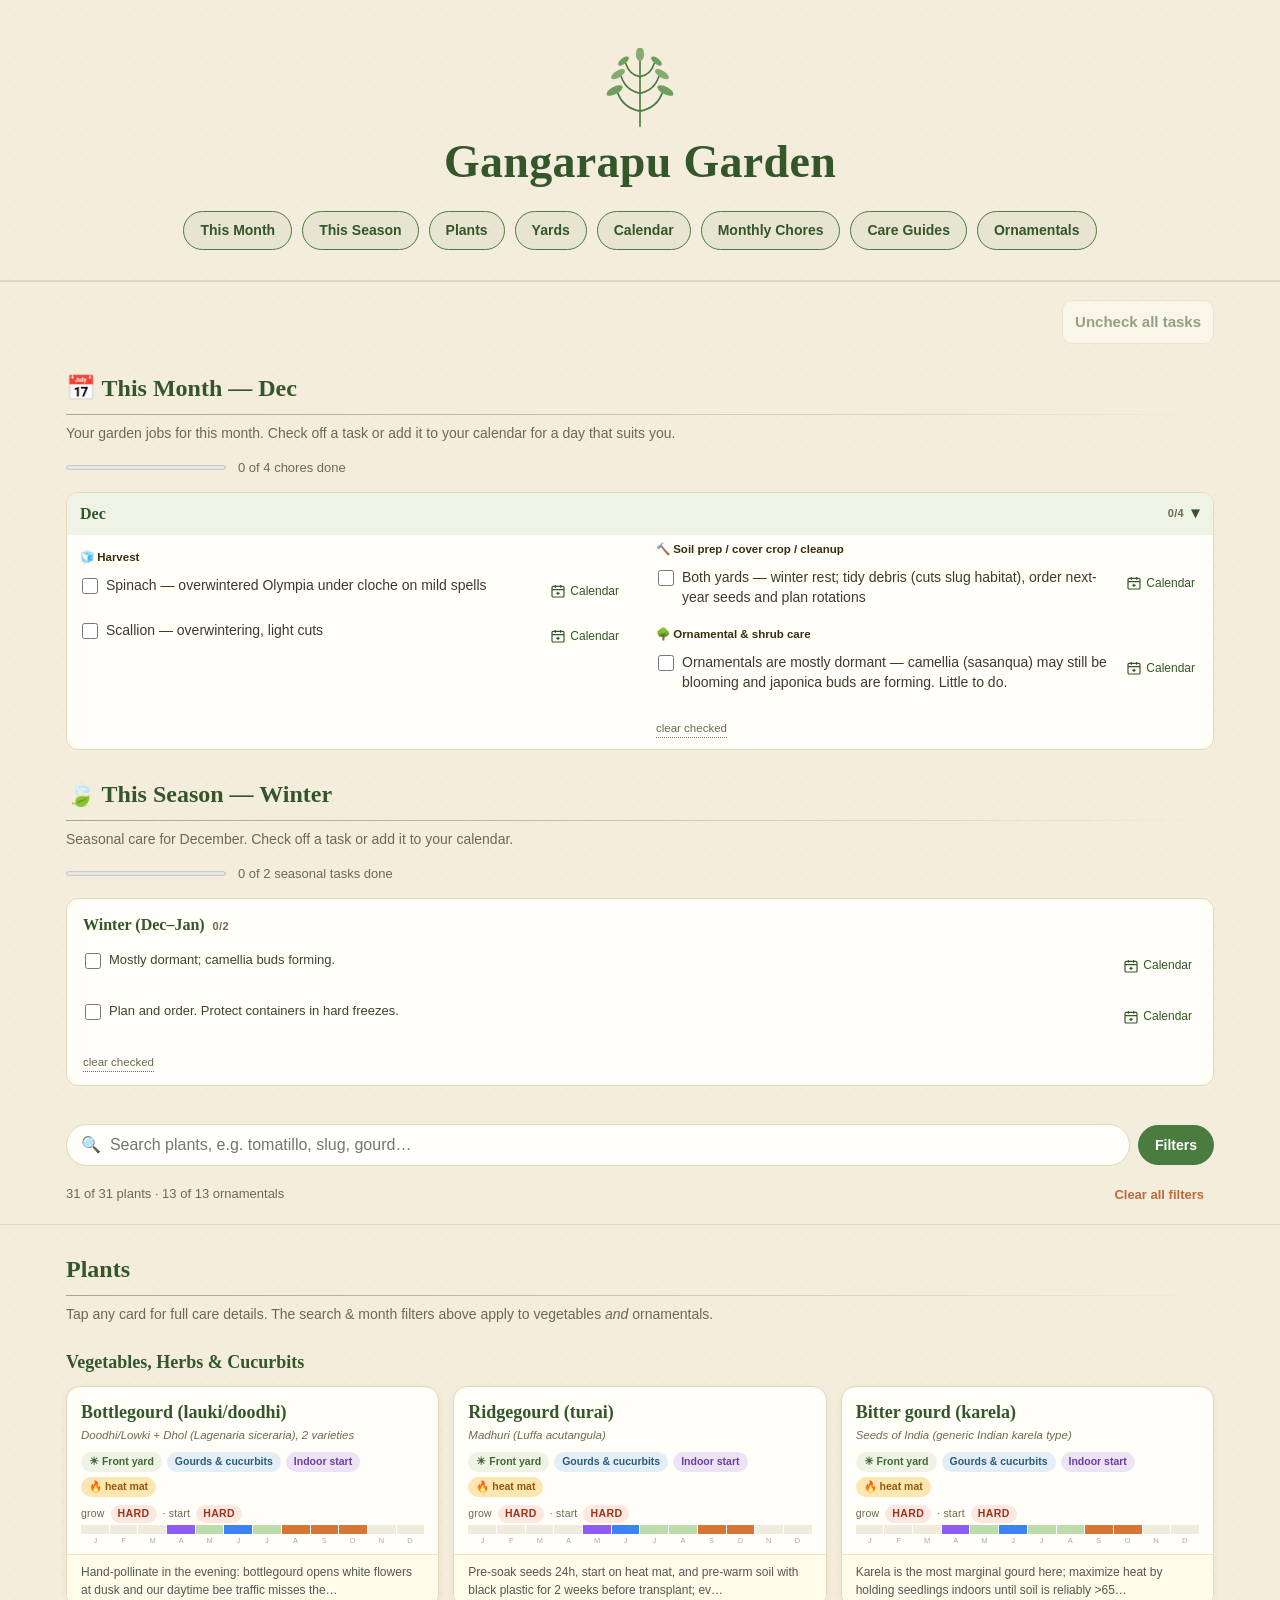
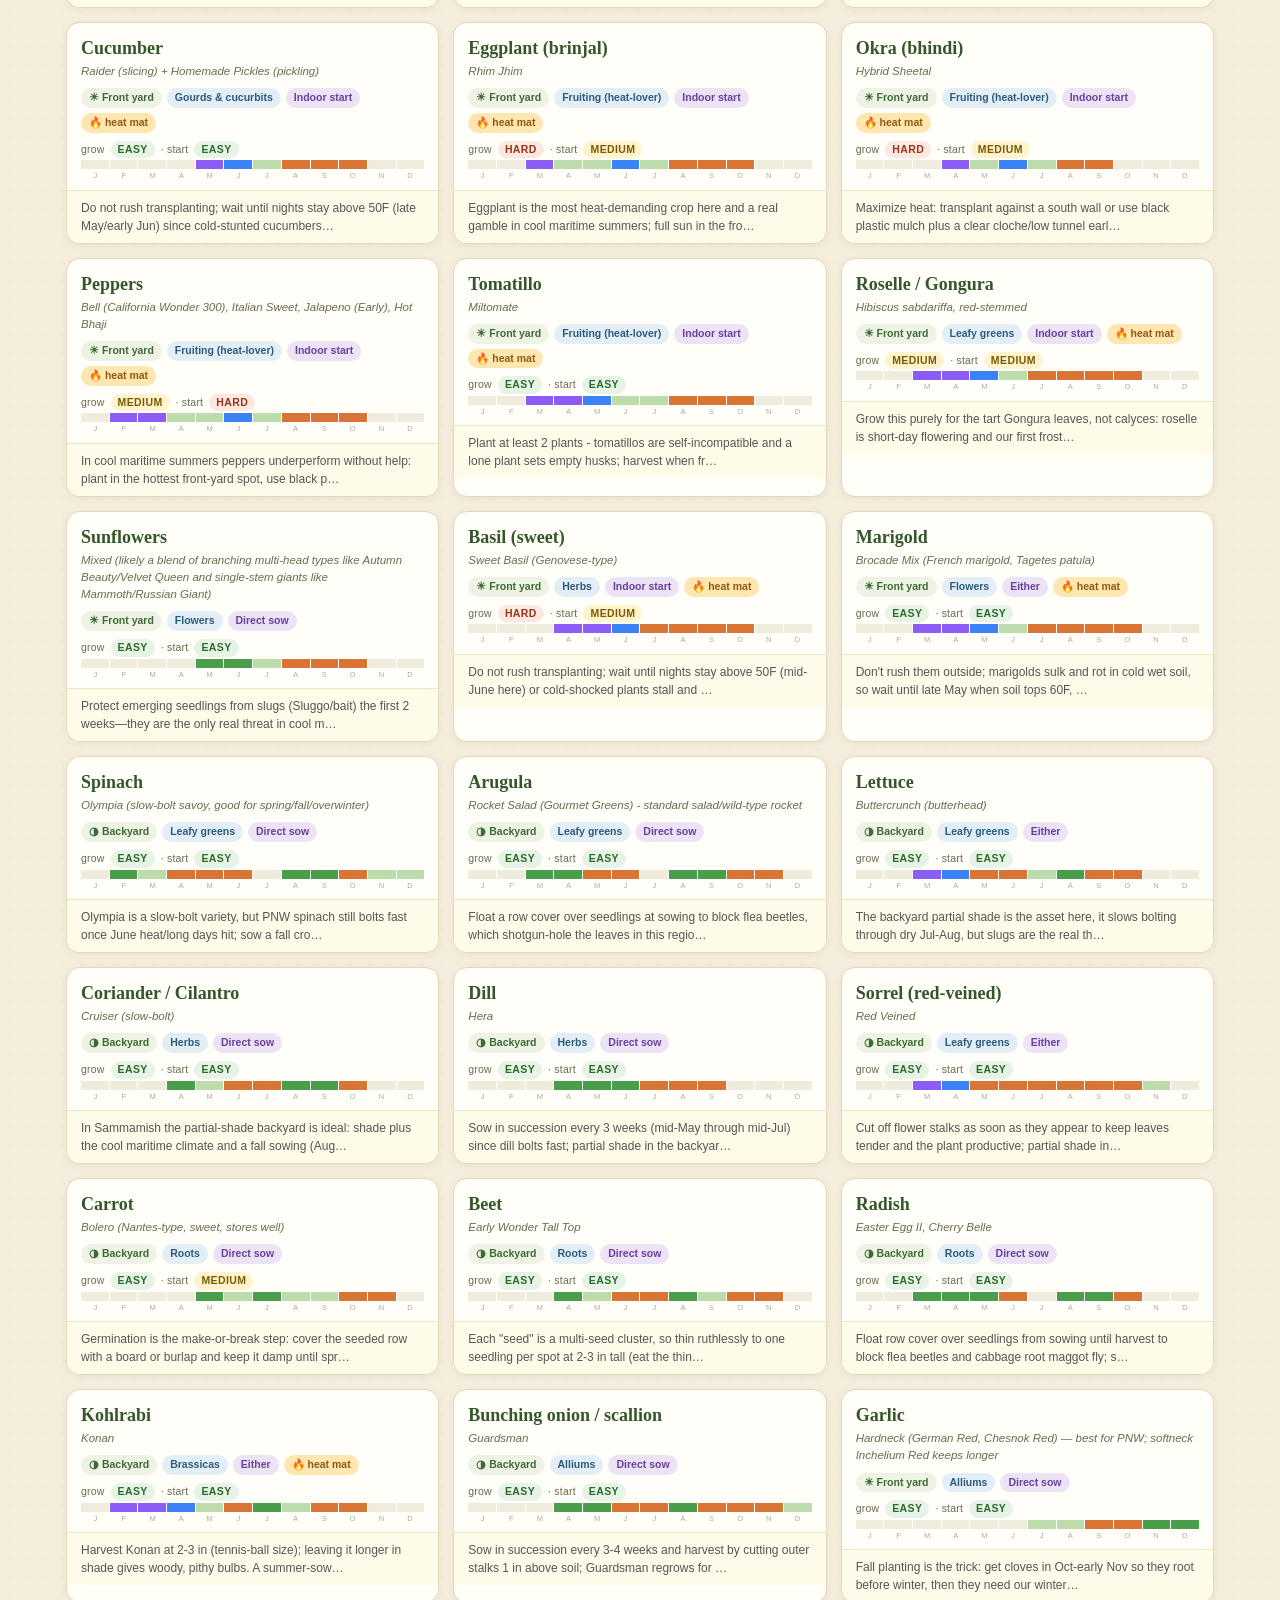
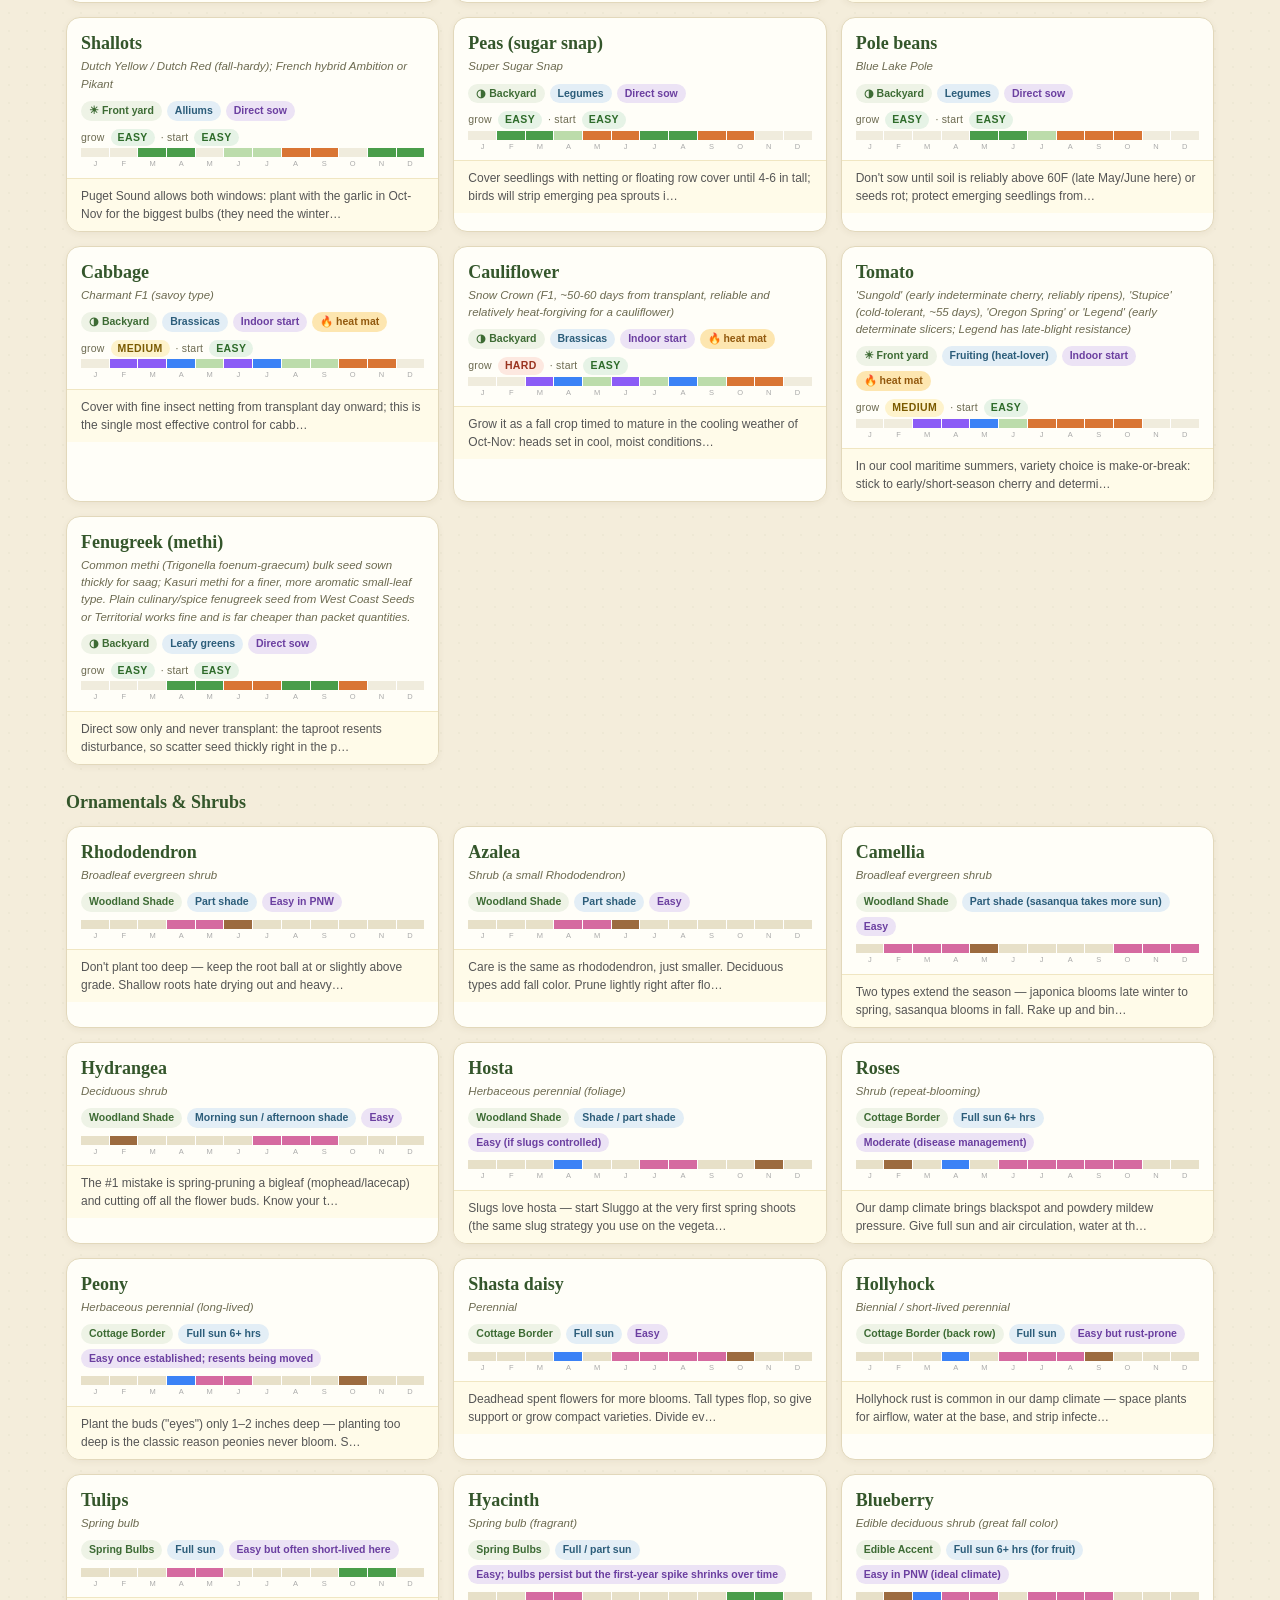
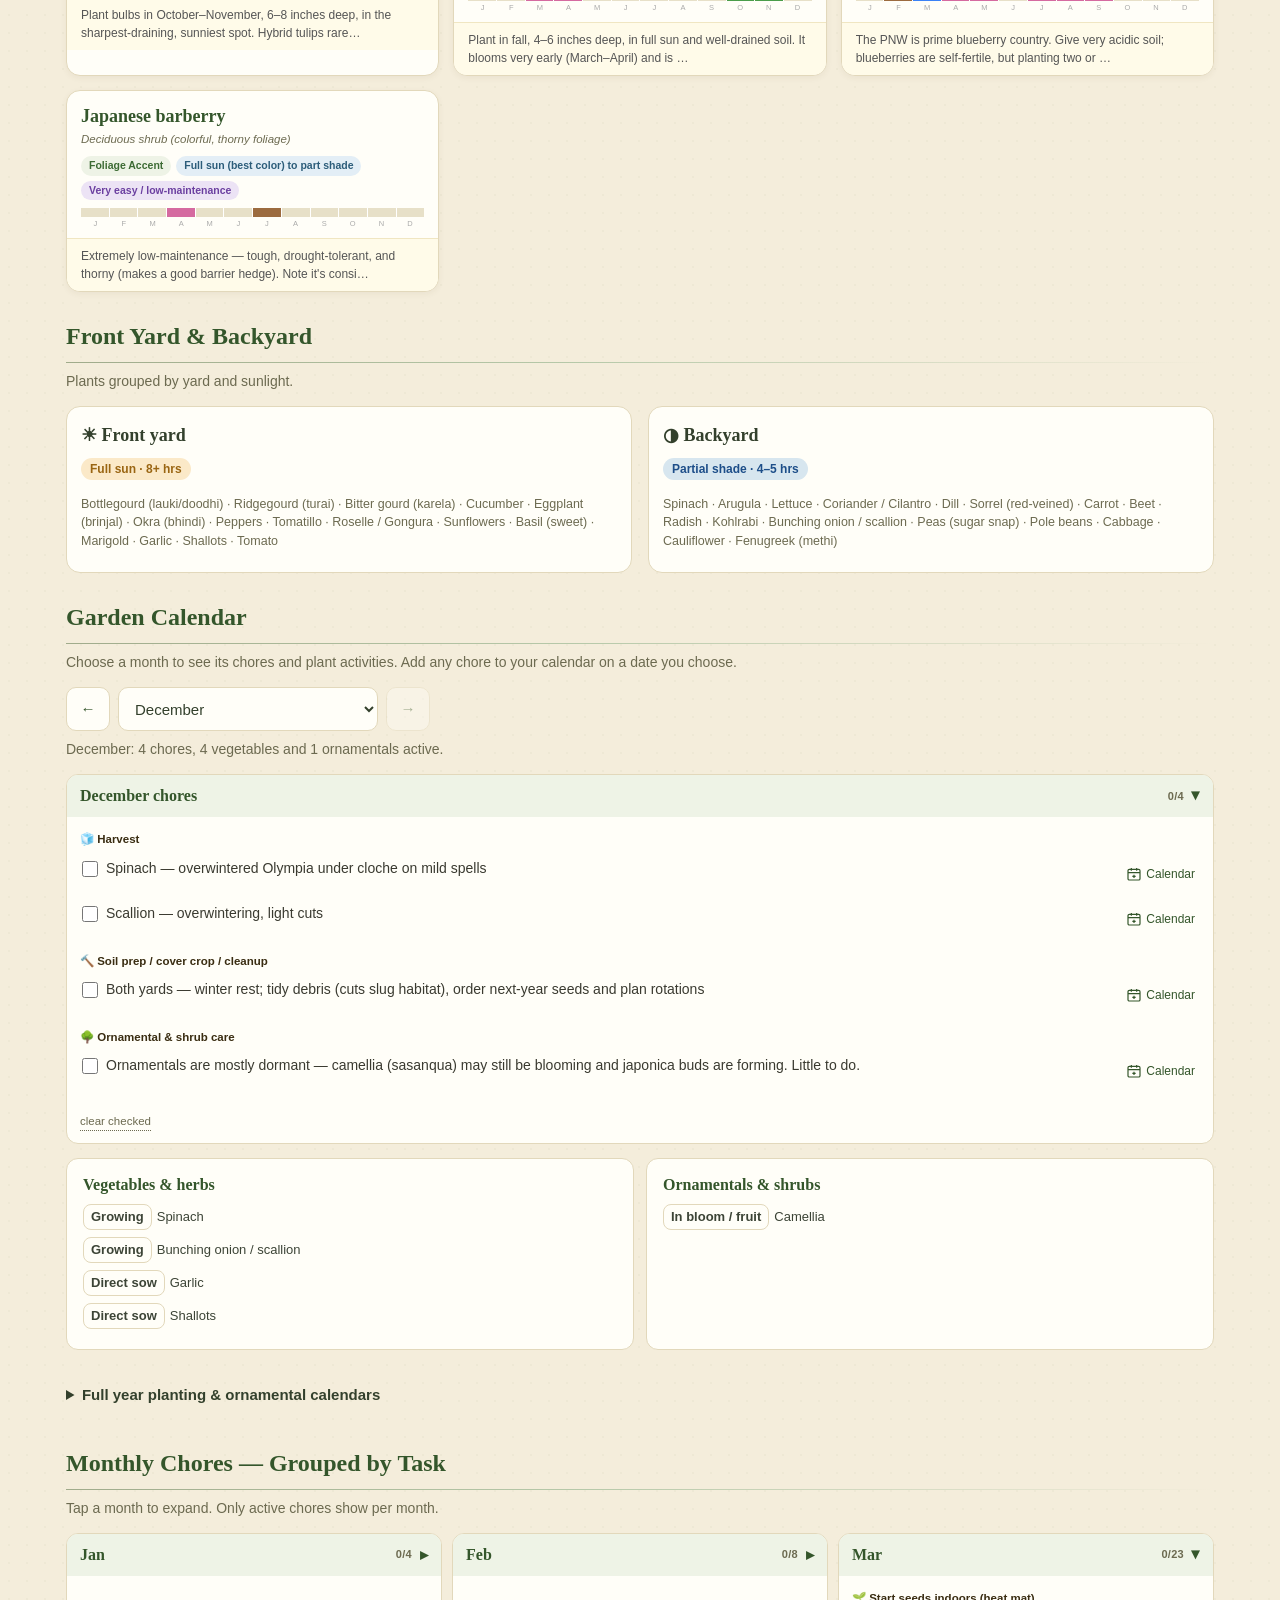
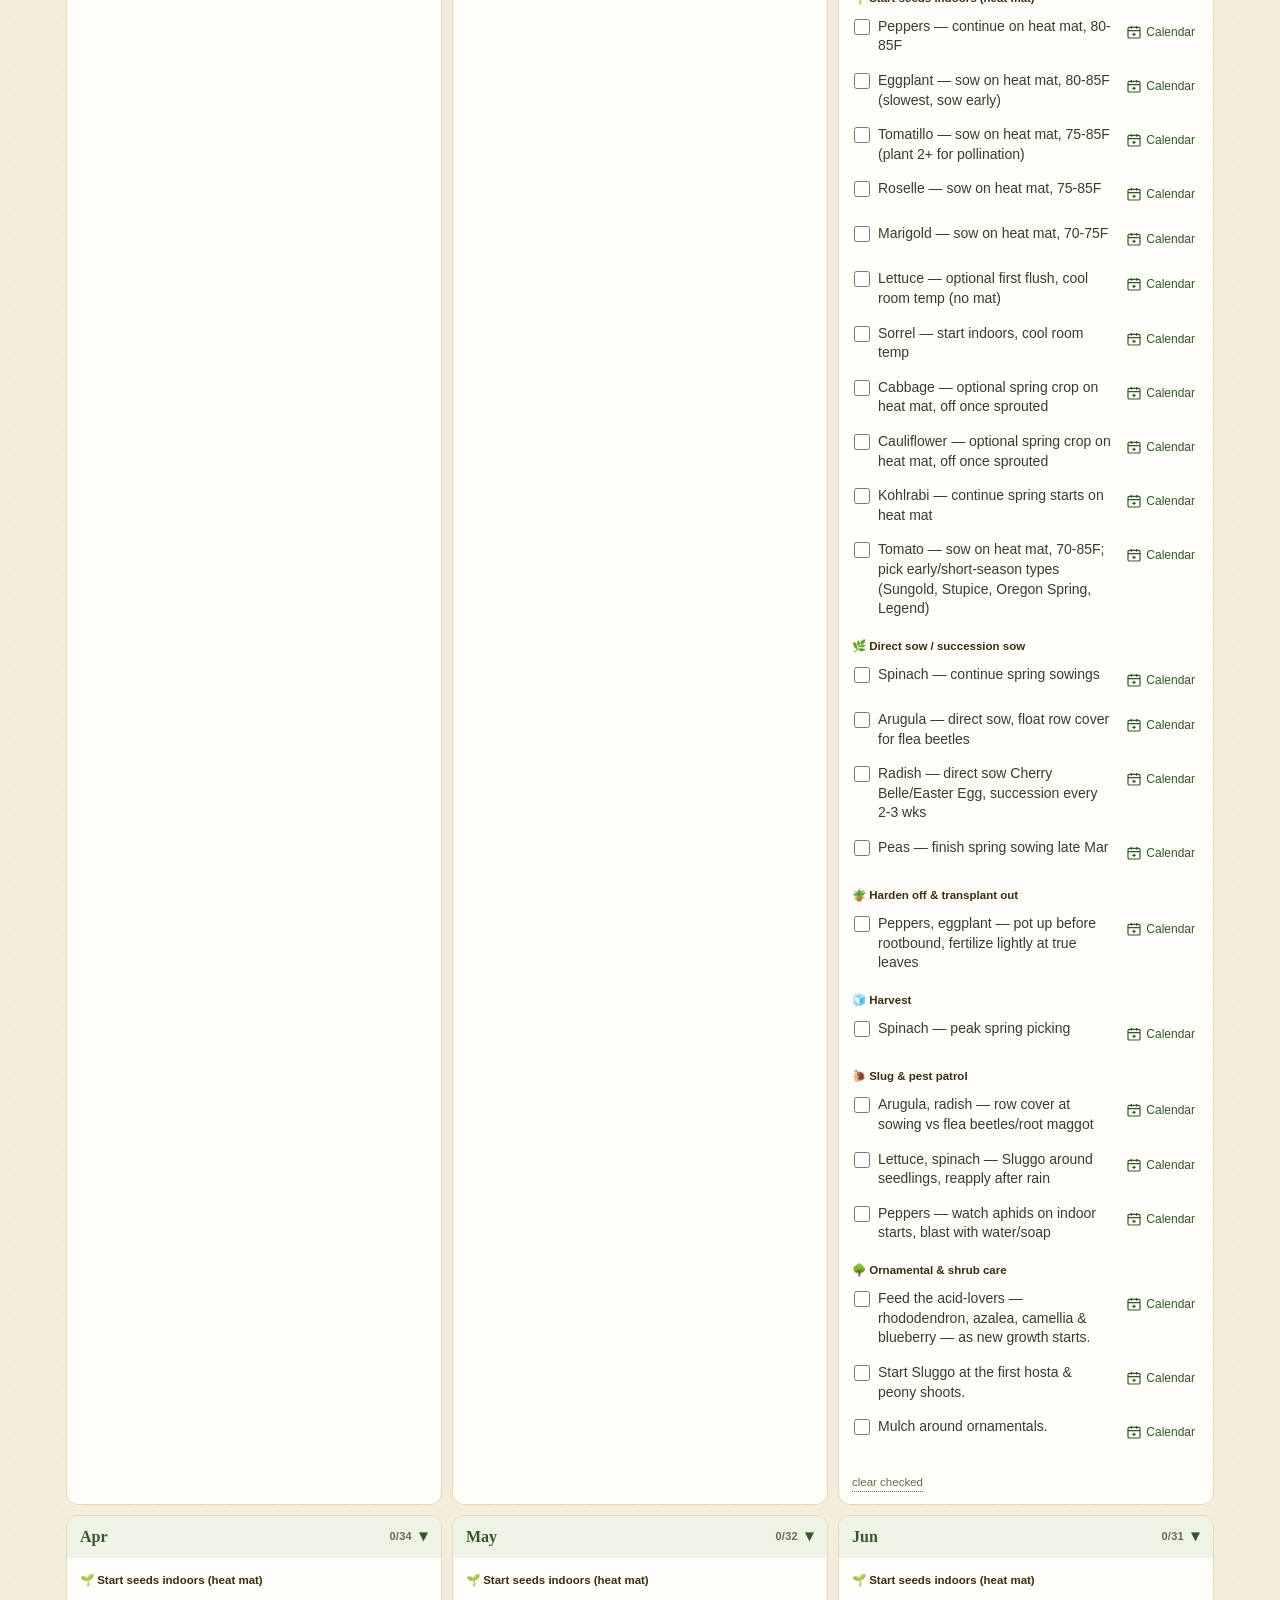
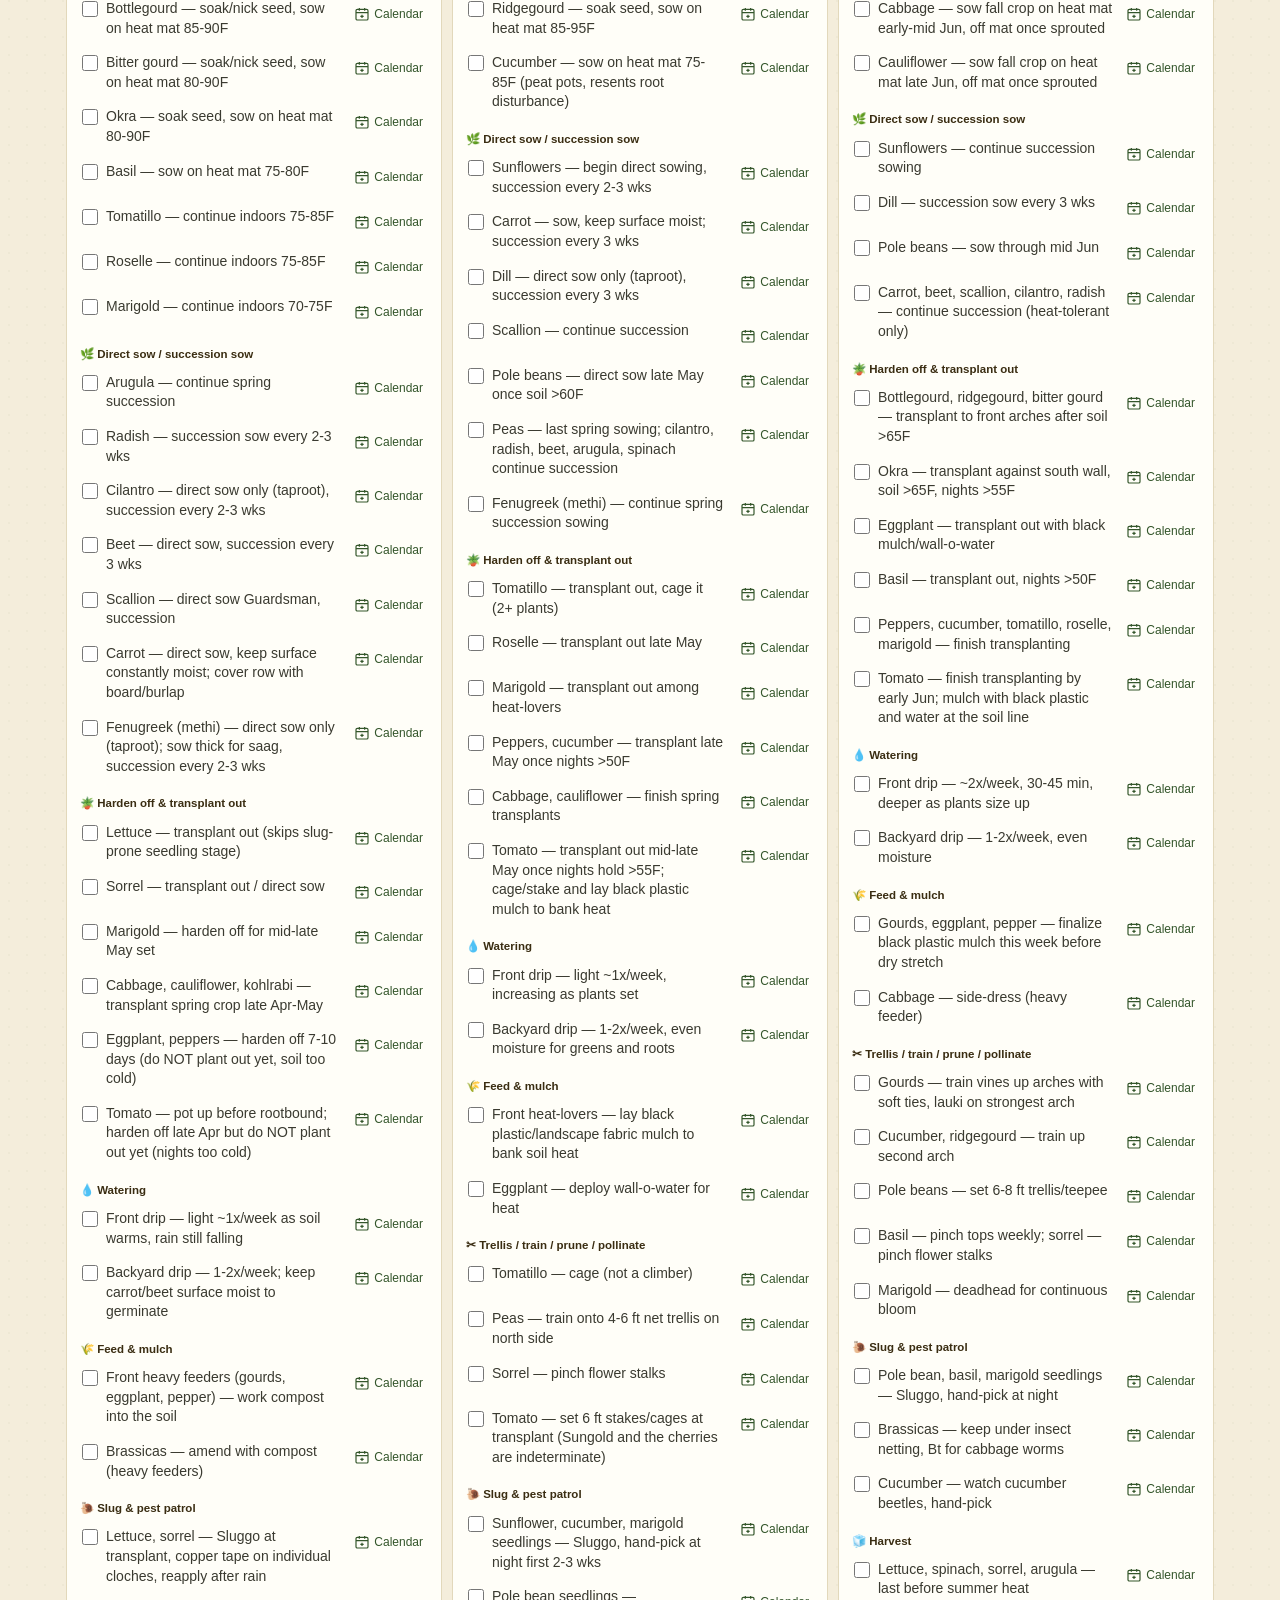
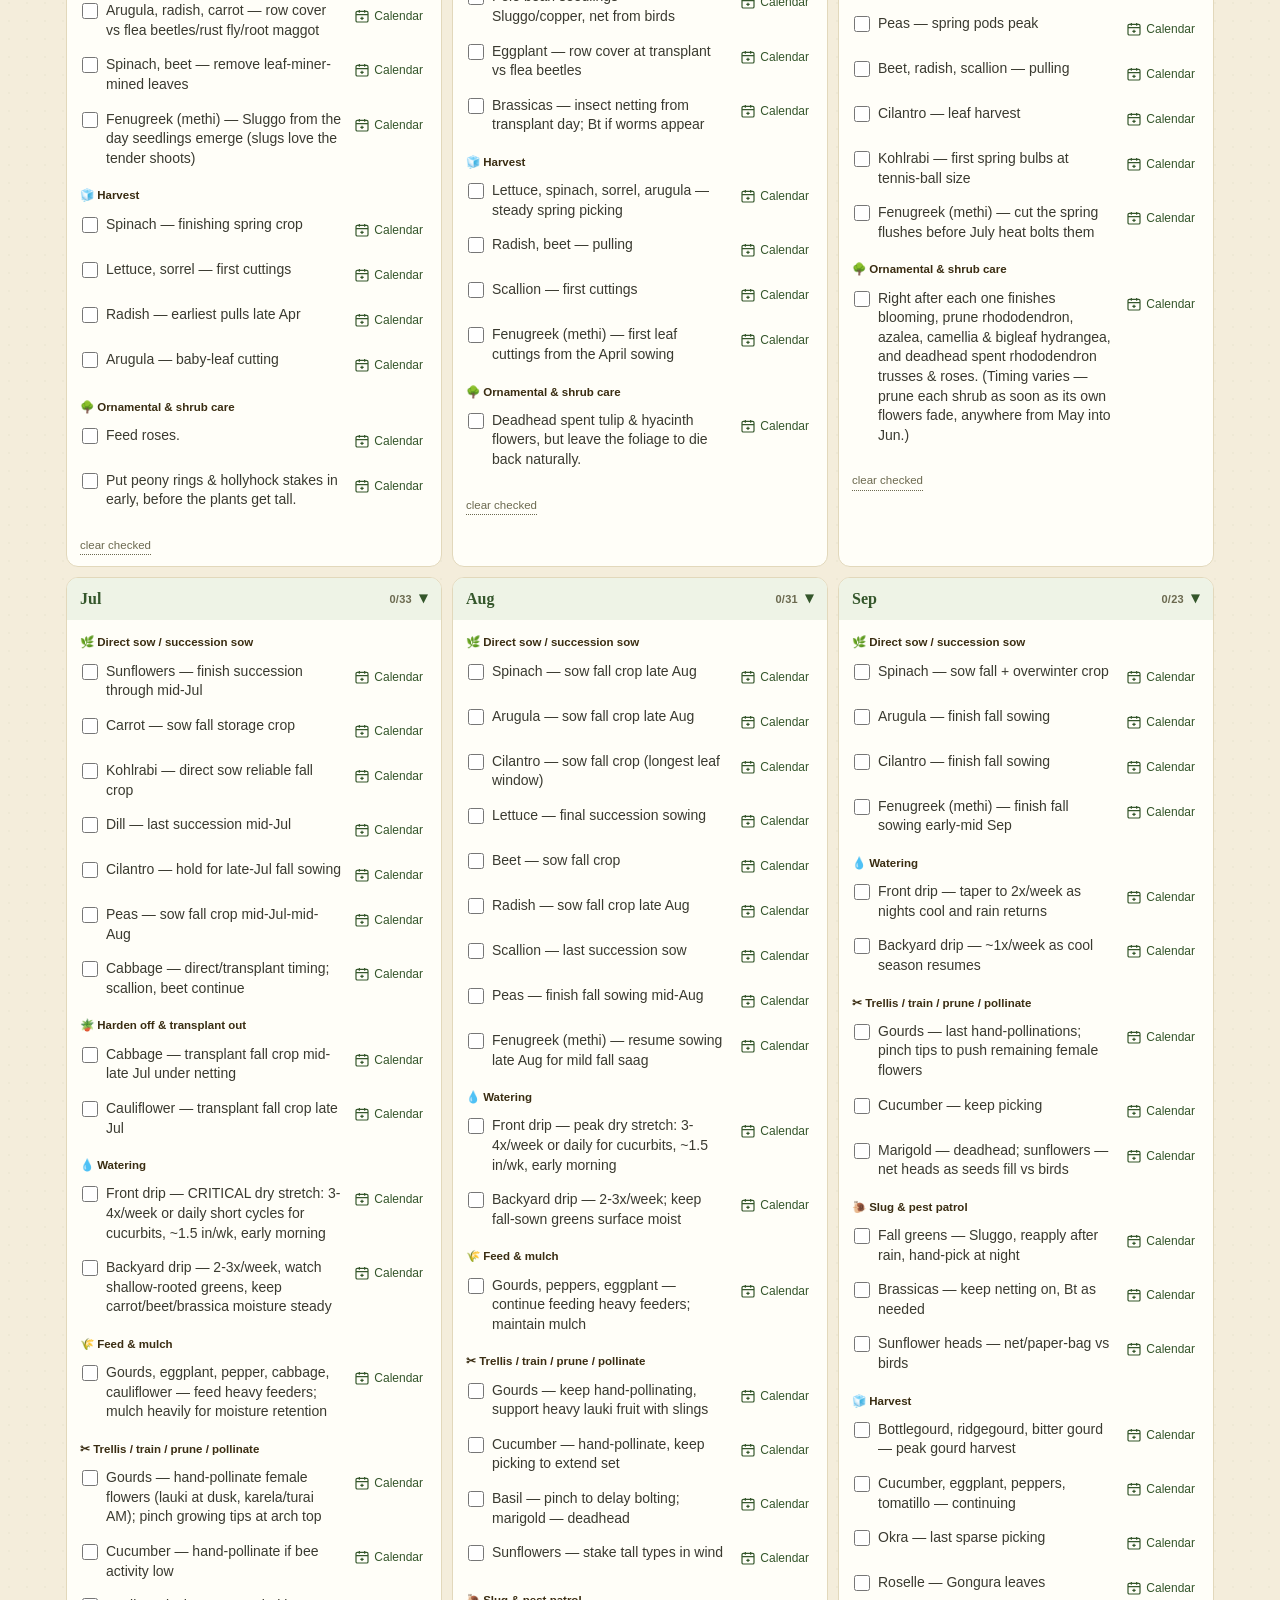
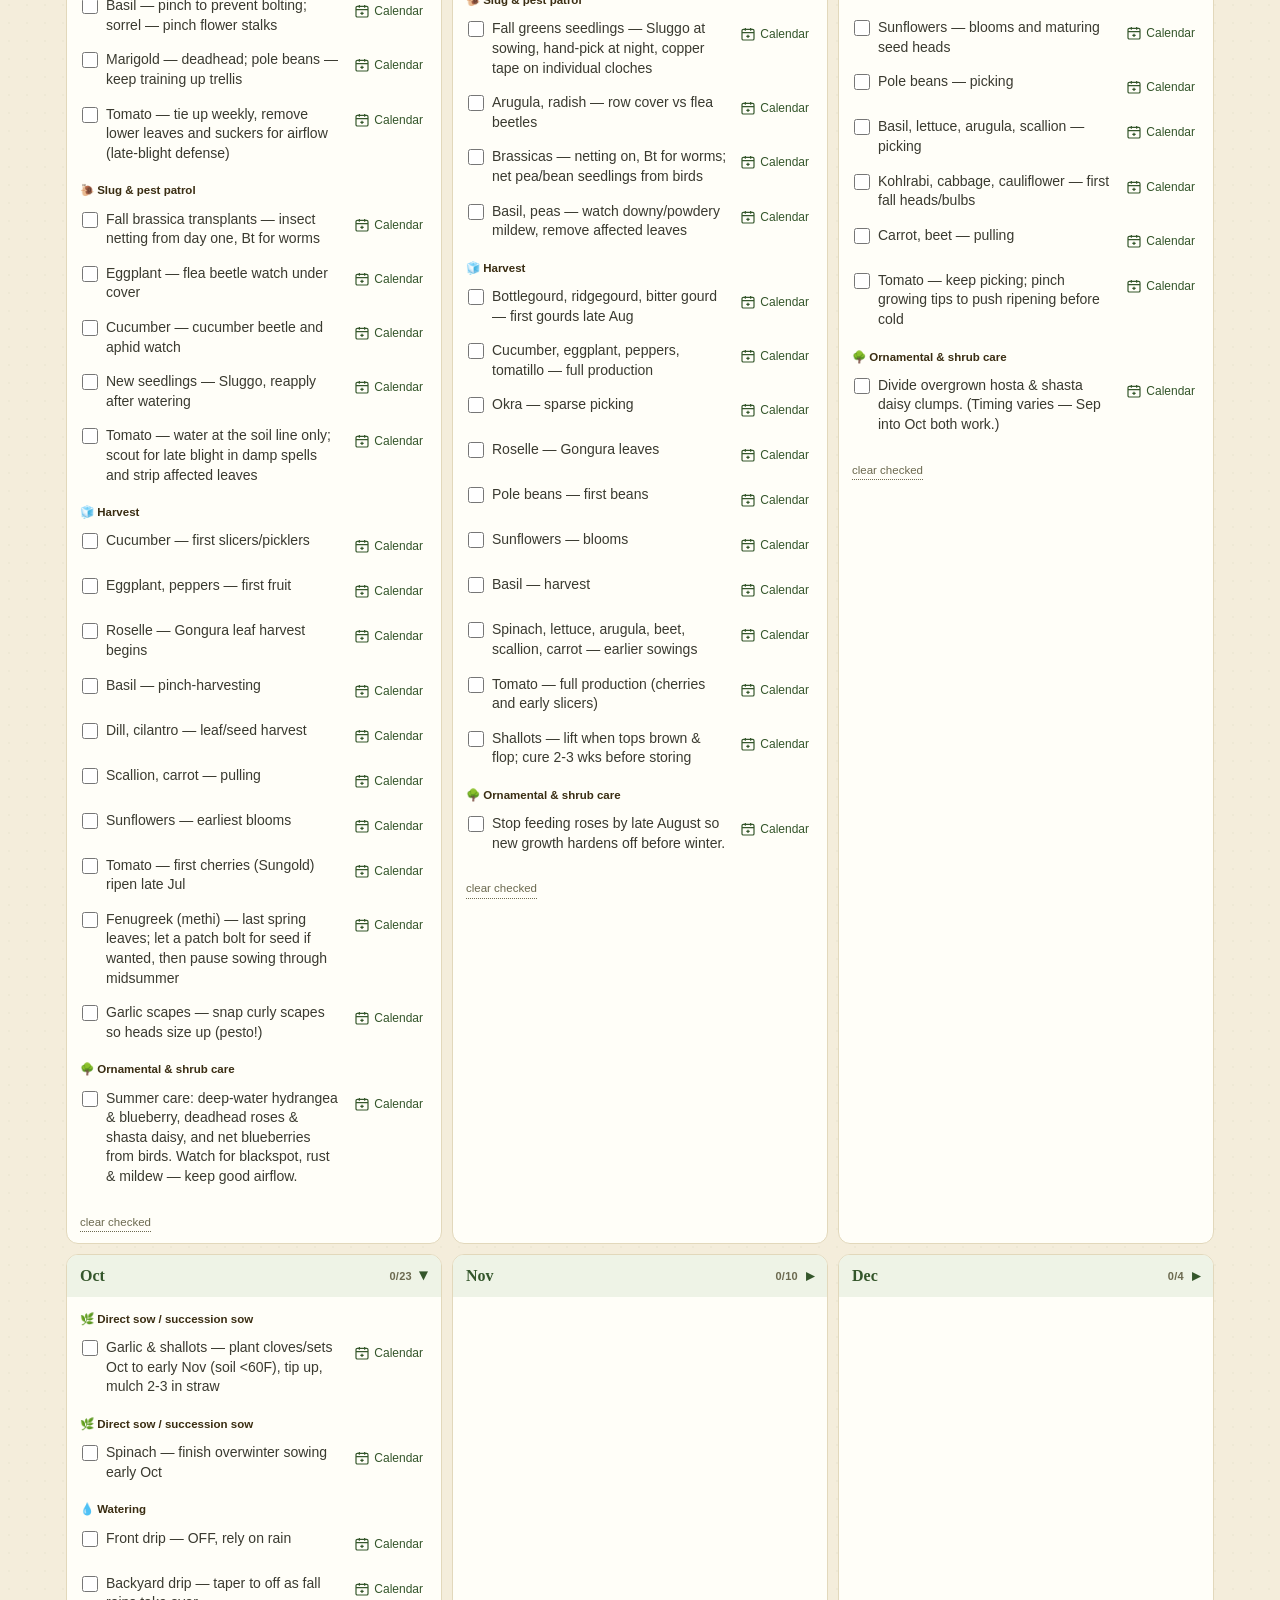
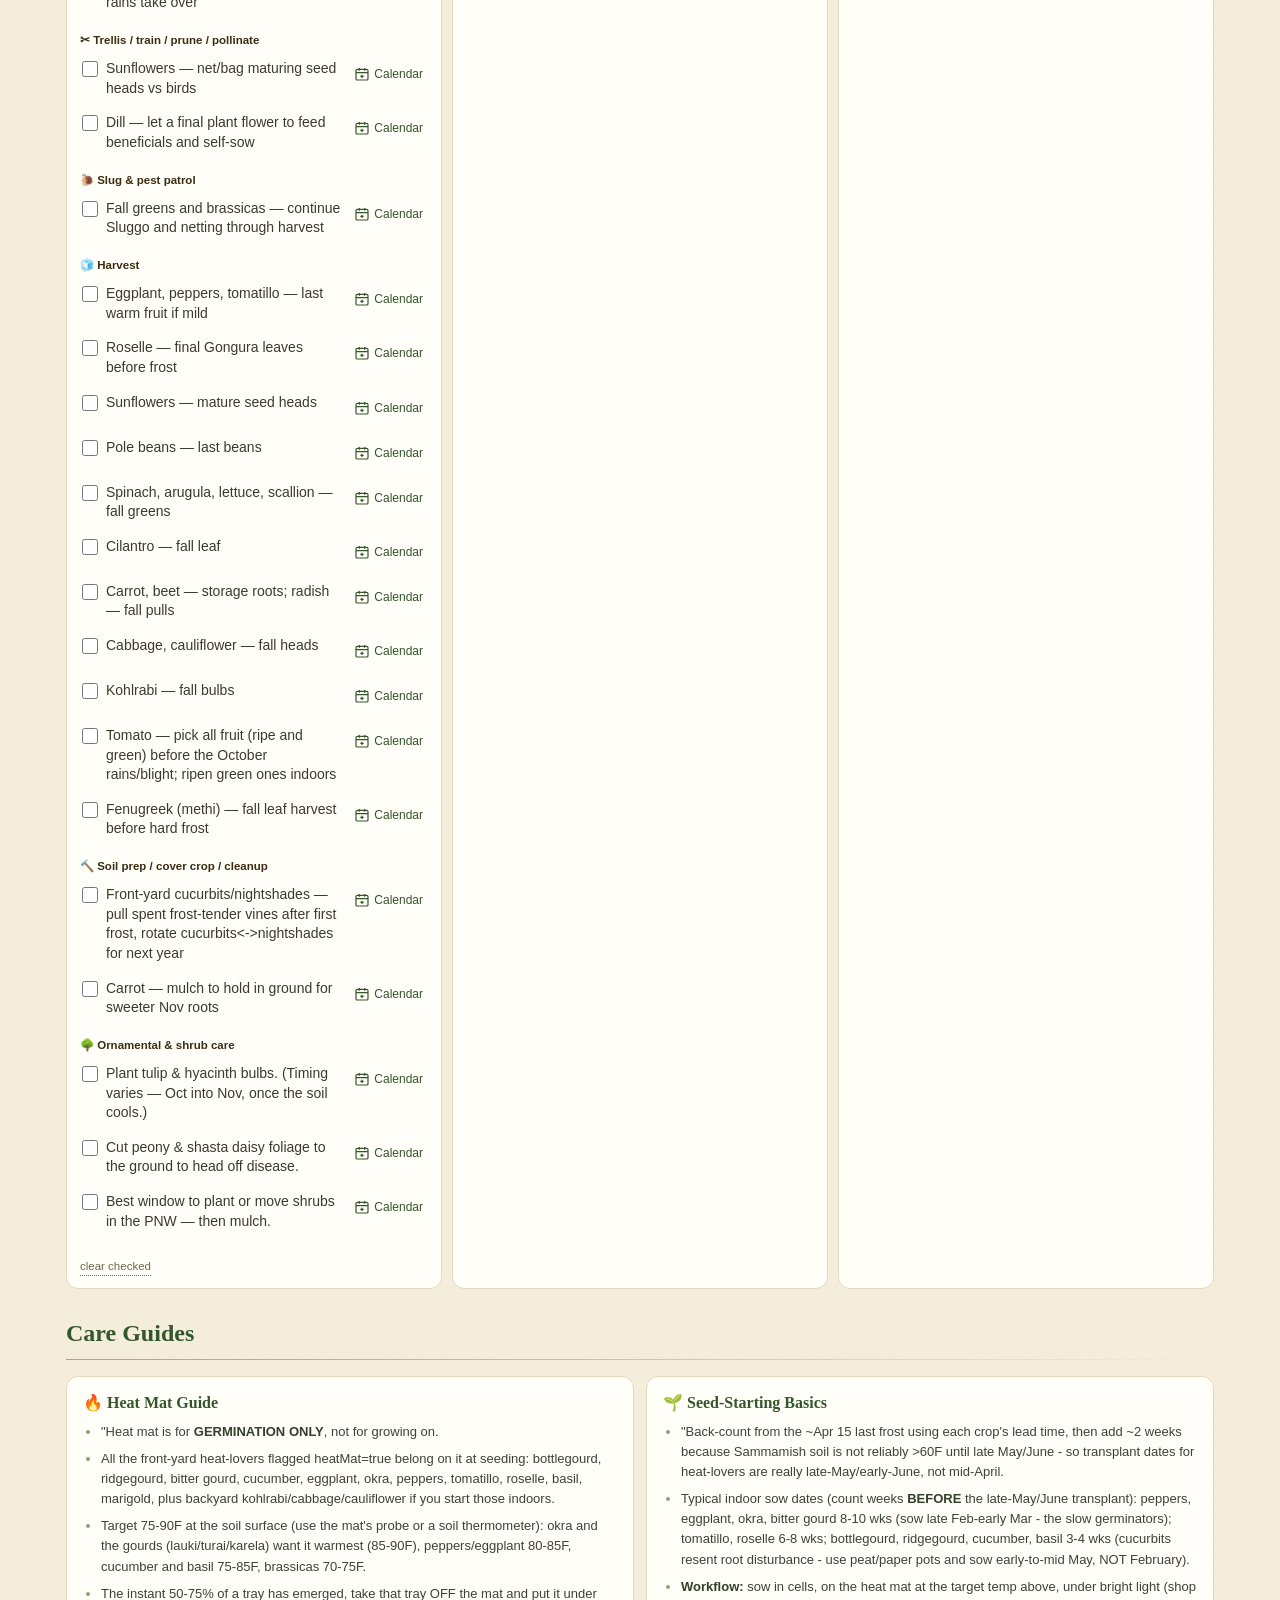
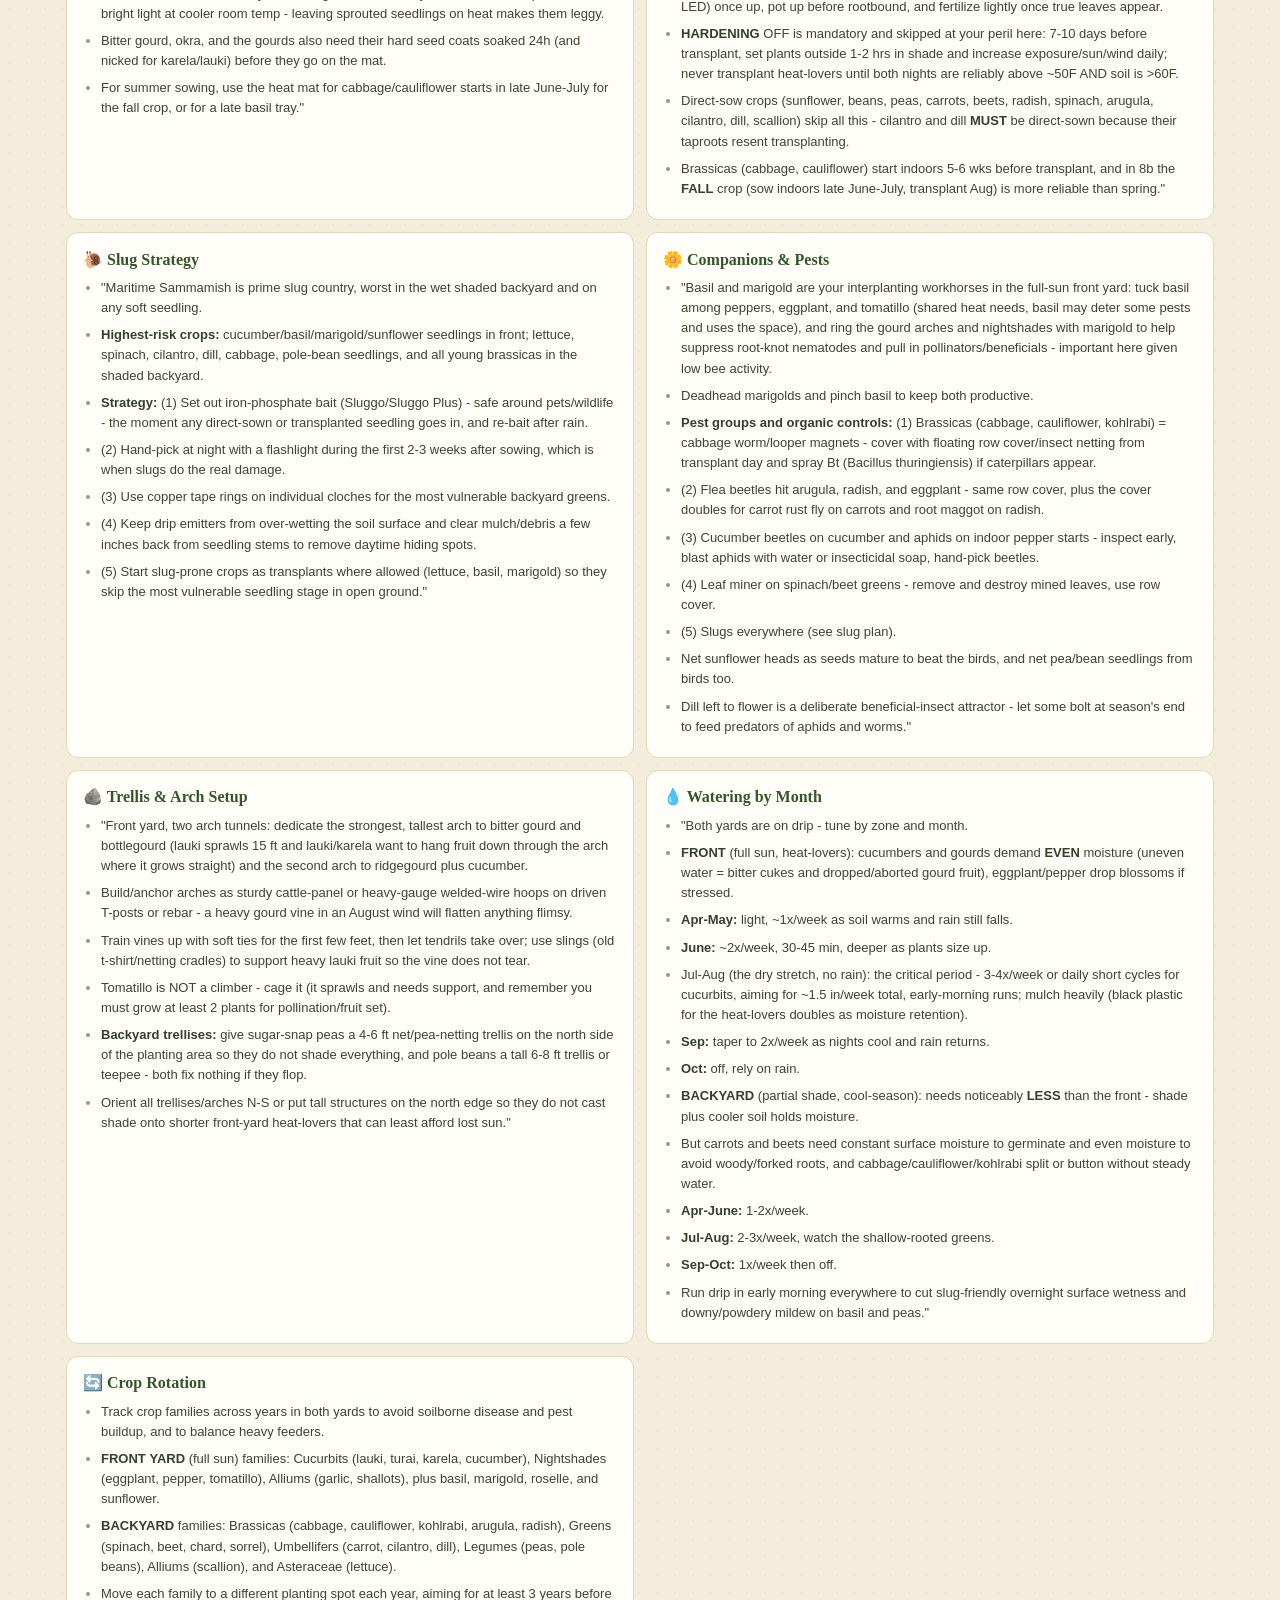
==== commit 211c874a: "Simplify garden planning and add reusable task controls" ====
--- a/static/garden/index.html
+++ b/static/garden/index.html
@@ -82,16 +82,16 @@
   border-bottom:1px solid var(--line);
   border-image:linear-gradient(to right,rgba(58,91,42,.45) 0%,rgba(122,165,120,.5) 45%,transparent 100%) 0 0 1 0}
 .sub{color:var(--muted);margin:-8px 0 14px;font-size:14px}
-/* bed map */
-.beds{display:grid;grid-template-columns:1fr;gap:16px}
-@media(min-width:760px){.beds{grid-template-columns:1fr 1fr}}
-.bedzone{background:var(--card);border:1px solid var(--line);border-radius:14px;padding:14px}
-.bedzone h3{margin:.1em 0 .4em;font-size:18px}
-.bedzone .z{font-size:12px;font-weight:700;padding:2px 9px;border-radius:12px;display:inline-block;margin-bottom:8px}
+/* yard and ornamental groups */
+.zones{display:grid;grid-template-columns:1fr;gap:16px}
+@media(min-width:760px){.zones{grid-template-columns:1fr 1fr}}
+.zone-card{background:var(--card);border:1px solid var(--line);border-radius:14px;padding:14px}
+.zone-card h3{margin:.1em 0 .4em;font-size:18px}
+.zone-card .z{font-size:12px;font-weight:700;padding:2px 9px;border-radius:12px;display:inline-block;margin-bottom:8px}
 .z.sun{background:#fbe9c8;color:#9a6512} .z.shade{background:#d7e6ef;color:#1d4e89}
-.bedrow{display:flex;gap:8px;margin:7px 0;align-items:flex-start}
-.bedtag{font-weight:700;background:#eef3e6;border:1px solid #d4e0c5;border-radius:8px;padding:3px 8px;font-size:13px;min-width:54px;text-align:center}
-.bedrow small{color:var(--muted)}
+.zone-row{display:flex;gap:8px;margin:7px 0;align-items:flex-start}
+.zone-tag{font-weight:700;background:#eef3e6;border:1px solid #d4e0c5;border-radius:8px;padding:3px 8px;font-size:13px;min-width:54px;text-align:center}
+.zone-row small{color:var(--muted)}
 /* cards */
 .gallery{display:grid;grid-template-columns:1fr;gap:14px}
 @media(min-width:560px){.gallery{grid-template-columns:1fr 1fr}}
@@ -104,7 +104,6 @@
 .badges{display:flex;flex-wrap:wrap;gap:5px;margin:8px 0}
 .b{font-size:10.5px;font-weight:700;padding:2px 8px;border-radius:11px}
 .b.yard{background:#eef3e6;color:#3d6b34}
-.b.bed{background:#efe6cf;color:#7a5c2e}
 .b.cat{background:#e3eef6;color:#2c5d7a}
 .b.heat{background:#fde6b0;color:#92590e}
 .b.start{background:#ece3f5;color:#6b3fa0}
@@ -143,16 +142,19 @@
 .cal td.cell.dark{color:#fff}
 .annual{margin-top:22px}
 .annual>summary{cursor:pointer;padding:12px 0;font-weight:700;min-height:44px}
-.month-controls{display:flex;gap:8px;align-items:center;flex-wrap:wrap;margin-bottom:16px}
-.month-controls label{font-weight:700}
+.month-controls{display:flex;gap:8px;align-items:center;flex-wrap:nowrap;margin-bottom:16px}
 .month-controls select{flex:1;min-width:0;max-width:260px;padding:10px 12px;border:1px solid var(--line);border-radius:10px;background:var(--card);color:var(--ink);font:inherit;min-height:44px}
 .month-controls button,.calendar-action{border:1px solid var(--line);border-radius:10px;background:var(--card);color:var(--green-d);font:inherit;font-weight:600;padding:10px 12px;min-height:44px;cursor:pointer}
+.month-controls button{min-width:44px;flex-shrink:0}
 .month-controls button:disabled{opacity:.4;cursor:default}
 .agenda-plants{display:grid;grid-template-columns:repeat(auto-fit,minmax(240px,1fr));gap:12px;margin-top:14px}
 .agenda-plants .guide ul{list-style:none;margin-left:0}
 .agenda-plants .activity{display:inline-block;font-weight:700;padding:2px 7px;border:1px solid var(--line);border-radius:8px;margin-right:5px}
 .agenda-plants li{margin-bottom:10px}
 .dashboard{padding-bottom:18px}
+.dashboard-actions{display:flex;flex-wrap:wrap;align-items:center;justify-content:flex-end;gap:8px;margin-top:18px}
+.dashboard-actions button:disabled{opacity:.5;cursor:default}
+#reset-status{font-size:13px;color:var(--muted)}
 .task-progress{display:flex;align-items:center;gap:12px;margin:0 0 14px;font-size:13px;color:var(--muted)}
 .task-progress progress{width:160px;height:9px;accent-color:var(--green)}
 .chore-group{break-inside:avoid;margin-bottom:12px}
@@ -175,7 +177,7 @@
 .cm ul{margin:3px 0 4px 16px;padding:0}
 .cm li{font-size:14px;margin:2px 0;color:#3a3a30}
 /* checkable to-do rows */
-.cm ul:has(li.chk),#orntasks .guide ul{margin-left:0;list-style:none}
+.cm ul:has(li.chk),#orntasks .guide ul,#tstasks .guide ul{margin-left:0;list-style:none}
 li.chk{list-style:none;margin:1px 0;display:flex;align-items:flex-start;gap:6px}
 li.chk>label{display:flex;flex:1;min-width:0;align-items:flex-start;gap:8px;cursor:pointer;padding:7px 2px;min-height:44px;line-height:1.4}
 li.chk input{margin:2px 0 0;flex:0 0 auto;width:16px;height:16px;accent-color:var(--green);cursor:pointer}
@@ -194,6 +196,7 @@
 /* guides */
 .guides{display:grid;grid-template-columns:1fr;gap:12px}
 @media(min-width:760px){.guides{grid-template-columns:1fr 1fr}}
+.dashboard .guides{grid-template-columns:repeat(auto-fit,minmax(min(100%,320px),1fr))}
 .guide{background:var(--card);border:1px solid var(--line);border-radius:12px;padding:13px 16px}
 .guide h3{margin:.1em 0 .4em;font-size:16px;color:var(--green-d)}
 .guide p{font-size:13px;margin:0;color:#444}
@@ -300,15 +303,24 @@
   </svg>
   <h1>Gangarapu Garden</h1>
   <nav class="nav">
-    <a data-go="thismonth" tabindex="0" role="button">This Month</a><a data-go="plants" tabindex="0" role="button">Plants</a><a data-go="beds" tabindex="0" role="button">Bed Map</a><a data-go="calendar" tabindex="0" role="button">Calendar</a><a data-go="chores" tabindex="0" role="button">Monthly Chores</a><a data-go="guides" tabindex="0" role="button">Care Guides</a><a data-go="ornamentals" tabindex="0" role="button">Ornamentals</a>
+    <a data-go="thismonth" tabindex="0" role="button">This Month</a><a data-go="thisseason" tabindex="0" role="button">This Season</a><a data-go="plants" tabindex="0" role="button">Plants</a><a data-go="yards" tabindex="0" role="button">Yards</a><a data-go="calendar" tabindex="0" role="button">Calendar</a><a data-go="chores" tabindex="0" role="button">Monthly Chores</a><a data-go="guides" tabindex="0" role="button">Care Guides</a><a data-go="ornamentals" tabindex="0" role="button">Ornamentals</a>
   </nav>
 </div>
 
 <div class="wrap dashboard">
+  <div class="dashboard-actions">
+    <span id="reset-status" role="status"></span>
+    <button id="uncheck-all" class="calendar-action" type="button">Uncheck all tasks</button>
+  </div>
   <section id="thismonth"><h2 class="sec">&#128197; This Month &mdash; <span id="tmname"></span></h2>
     <div class="sub">Your garden jobs for this month. Check off a task or add it to your calendar for a day that suits you.</div>
     <div class="task-progress"><progress id="tmprogress" value="0" max="1" aria-label="Completed chores this month"></progress><span id="tmprogresslabel" aria-live="polite"></span></div>
     <div class="cm open" id="tmcard"></div>
+  </section>
+  <section id="thisseason"><h2 class="sec">&#127811; This Season &mdash; <span id="tsname"></span></h2>
+    <div class="sub" id="tssummary"></div>
+    <div class="task-progress"><progress id="tsprogress" value="0" max="1" aria-label="Completed seasonal tasks"></progress><span id="tsprogresslabel" aria-live="polite"></span></div>
+    <div class="guides" id="tstasks"></div>
   </section>
 </div>
 
@@ -334,18 +346,17 @@
     <div class="gallery" id="orngallery"></div>
   </section>
 
-  <section id="beds"><h2 class="sec">Bed Map &mdash; What Goes Where</h2>
-    <div class="sub">Recommendation: add 2 new front beds (C &amp; D) for a second gourd arch tunnel. Backyard keeps your 3 existing beds.</div>
-    <div class="beds" id="bedmap"></div>
+  <section id="yards"><h2 class="sec">Front Yard &amp; Backyard</h2>
+    <div class="sub">Plants grouped by yard and sunlight.</div>
+    <div class="zones" id="yardmap"></div>
   </section>
 
   <section id="calendar"><h2 class="sec">Garden Calendar</h2>
     <div class="sub">Choose a month to see its chores and plant activities. Add any chore to your calendar on a date you choose.</div>
     <div class="month-controls">
       <button id="month-prev" type="button" aria-label="Previous month">&#8592;</button>
-      <label for="agenda-month">Month</label><select id="agenda-month"></select>
+      <select id="agenda-month" aria-label="Calendar month"></select>
       <button id="month-next" type="button" aria-label="Next month">&#8594;</button>
-      <button id="month-current" type="button">This month</button>
     </div>
     <p id="agenda-summary" class="sub" role="status"></p>
     <div id="monthly-agenda">
@@ -376,19 +387,19 @@
   <section id="ornamentals"><h2 class="sec">Ornamental Grouping &amp; Seasonal Care</h2>
     <div class="sub">How to group your shrubs, perennials &amp; bulbs by what each one needs &mdash; plus a season-by-season care rundown (also folded into Monthly Chores above).</div>
     <h3 class="osub">Best Grouping &mdash; 4 Zones</h3>
-    <div class="beds" id="ornzonemap"></div>
+    <div class="zones" id="ornzonemap"></div>
     <h3 class="osub">Seasonal Care Tasks</h3>
     <div class="guides" id="orntasks"></div>
   </section>
 
-  <div class="foot">&#127793; Built for the Gangarapu garden, Sammamish &middot; 2026 &middot; offline-ready, mobile-friendly</div>
+  <div class="foot">&#127793; Built for the Gangarapu garden, Sammamish &middot; offline-ready, mobile-friendly</div>
 </div>
 
 <nav class="tabbar" aria-label="Garden navigation">
   <a href="#thismonth" data-go="thismonth"><svg aria-hidden="true" viewBox="0 0 24 24" fill="none" stroke="currentColor" stroke-width="1.8" stroke-linecap="round" stroke-linejoin="round"><rect x="3" y="4.5" width="18" height="16.5" rx="2"/><line x1="3" y1="9.5" x2="21" y2="9.5"/><line x1="8" y1="2.5" x2="8" y2="6"/><line x1="16" y1="2.5" x2="16" y2="6"/><polyline points="8.5 14.5 10.8 17 15.5 12"/></svg><span>Today</span></a>
   <a href="#plants" data-go="plants"><svg aria-hidden="true" viewBox="0 0 24 24" fill="none" stroke="currentColor" stroke-width="1.8" stroke-linecap="round" stroke-linejoin="round"><path d="M12 22v-7"/><path d="M12 15c0-4.5-3.2-6.5-8-6.5 0 5 3.2 6.5 8 6.5z"/><path d="M12 15c0-4.5 3.2-6.5 8-6.5 0 5-3.2 6.5-8 6.5z"/></svg><span>Plants</span></a>
   <a href="#calendar" data-go="calendar"><svg aria-hidden="true" viewBox="0 0 24 24" fill="none" stroke="currentColor" stroke-width="1.8" stroke-linecap="round"><rect x="3" y="4.5" width="18" height="16.5" rx="2"/><line x1="3" y1="9.5" x2="21" y2="9.5"/><line x1="8" y1="2.5" x2="8" y2="6"/><line x1="16" y1="2.5" x2="16" y2="6"/></svg><span>Calendar</span></a>
-  <a href="#beds" data-go="beds"><svg aria-hidden="true" viewBox="0 0 24 24" fill="none" stroke="currentColor" stroke-width="1.8" stroke-linecap="round"><rect x="3" y="3" width="7.5" height="7.5" rx="1.5"/><rect x="13.5" y="3" width="7.5" height="7.5" rx="1.5"/><rect x="3" y="13.5" width="7.5" height="7.5" rx="1.5"/><rect x="13.5" y="13.5" width="7.5" height="7.5" rx="1.5"/></svg><span>Beds</span></a>
+  <a href="#yards" data-go="yards"><svg aria-hidden="true" viewBox="0 0 24 24" fill="none" stroke="currentColor" stroke-width="1.8" stroke-linecap="round"><rect x="3" y="3" width="7.5" height="7.5" rx="1.5"/><rect x="13.5" y="3" width="7.5" height="7.5" rx="1.5"/><rect x="3" y="13.5" width="7.5" height="7.5" rx="1.5"/><rect x="13.5" y="13.5" width="7.5" height="7.5" rx="1.5"/></svg><span>Yards</span></a>
   <button id="moretoggle" type="button" aria-haspopup="dialog" aria-controls="moremenu" aria-expanded="false"><svg aria-hidden="true" viewBox="0 0 24 24" fill="currentColor"><circle cx="5" cy="12" r="2"/><circle cx="12" cy="12" r="2"/><circle cx="19" cy="12" r="2"/></svg><span>More</span></button>
 </nav>
 
@@ -418,7 +429,7 @@
 
 
 <script>
-const DATA = {"plants":[{"crop":"Bottlegourd (lauki/doodhi)","varieties":"Doodhi/Lowki + Dhol (Lagenaria siceraria), 2 varieties","yard":"Front (full sun)","startMethod":"Start indoors then transplant","heatMat":true,"heatMatNote":"Yes: seed germinates best in warm ~80-85F soil and the hard seed coat can rot in cool soil, so the heat mat is the most reliable way to start it here.","germTempF":"75-85F (target ~80F)","sowIndoor":"mid-Apr to late Apr","transplantOut":"early Jun (after soil >65F)","directSow":"n/a","daysToHarvest":"~60-80 days from sow to tender edible gourd (120+ if left to mature/dry)","harvestWindow":"Aug to early Oct","spacing":"2-3 ft apart, 1-2 plants on the arch","waterNote":"Heavy and consistent in Jul-Aug fruiting (vine is thirsty); deep drip 2-3x/week, taper as nights cool in Sep.","easeStart":2,"easeGrow":2,"careFlags":["frost-tender","needs trellis","hand-pollinate (night-blooming, low bee activity)","marginal in cool maritime summers","heavy feeder","soak/nick seed before sowing","sprawls 15ft"],"timeline":["","","","indoor","grow","transplant","grow","harvest","harvest","harvest","",""],"notes":"Hand-pollinate in the evening: bottlegourd opens white flowers at dusk and our daytime bee traffic misses them, so transfer pollen from male to female flowers by hand to get fruit set in a short cool season.","_hint":"Vigorous vine on the connecting ARCH trellis. Marginal in our cool summers - start indoors on heat mat, give the hottest spot. 1-2 plants max, they sprawl 15ft.","id":0,"category":"Gourds & cucurbits","bed":"A","sun":"Full sun","startTag":"Indoor start","traits":["Needs trellis","Hand-pollinate","Frost-tender"]},{"crop":"Ridgegourd (turai)","varieties":"Madhuri (Luffa acutangula)","yard":"Front (full sun)","startMethod":"Start indoors then transplant","heatMat":true,"heatMatNote":"Essential: seeds need 85-90F soil to germinate and rot at cool PNW indoor temps without bottom heat.","germTempF":"75-90F (optimal ~85F)","sowIndoor":"late Apr to early May","transplantOut":"early Jun","directSow":"n/a","daysToHarvest":"60-75 days from transplant","harvestWindow":"late Aug to Sep (marginal; often no usable fruit)","spacing":"18-24 in apart at base of arch","waterNote":"Heavy consistent water through warm season via drip; never let dry while flowering/fruiting; taper in Oct.","easeStart":2,"easeGrow":2,"careFlags":["frost-tender","needs trellis","needs strong heat to fruit","marginal in cool maritime summers","hand-pollinate for fruit set","soil-warmth dependent"],"timeline":["","","","","indoor","transplant","grow","grow","harvest","harvest","",""],"notes":"Pre-soak seeds 24h, start on heat mat, and pre-warm soil with black plastic for 2 weeks before transplant; even then Sammamish's 75-80F summer rarely gives enough heat units for reliable ridge gourd, so treat it as an experimental crop and hand-pollinate female flowers in the morning to maximize the few fruit you get.","_hint":"Vine on arch. Heat-loving, start indoors on heat mat, transplant after soil warms.","id":1,"category":"Gourds & cucurbits","bed":"B","sun":"Full sun","startTag":"Indoor start","traits":["Needs trellis","Hand-pollinate","Frost-tender"]},{"crop":"Bitter gourd (karela)","varieties":"Seeds of India (generic Indian karela type)","yard":"Front (full sun)","startMethod":"Start indoors then transplant","heatMat":true,"heatMatNote":"Heat mat is mandatory: karela needs 80-90F soil to germinate and will rot in cool PNW potting mix without bottom heat.","germTempF":"80-90F","sowIndoor":"mid Apr to late Apr","transplantOut":"early Jun to mid Jun","directSow":"n/a","daysToHarvest":"60-75 days from transplant (often longer/marginal in cool summers)","harvestWindow":"late Aug to early Oct (light, weather-dependent)","spacing":"18-24 in apart at base of arch, single vine trained up trellis","waterNote":"Consistent drip through warm season; keep evenly moist Jul-Sep, never let dry during fruit set. Taper in Oct.","easeStart":2,"easeGrow":2,"careFlags":["frost-tender","needs heat mat to germinate","hard seed coat - soak/nick before sowing","slowest gourd in PNW - marginal yield","needs warmest full-sun microclimate","hand-pollinate to ensure fruit set","needs strong trellis/arch"],"timeline":["","","","indoor","grow","transplant","grow","grow","harvest","harvest","",""],"notes":"Karela is the most marginal gourd here; maximize heat by holding seedlings indoors until soil is reliably >65F (early-mid Jun), give it the hottest front-yard spot against a south wall/arch, and hand-pollinate (transfer male to female flowers each morning) since cool dull mornings suppress bee activity and fruit set.","_hint":"Vine on 2nd arch/trellis. Hard seed coat - soak/nick, needs heat mat, slowest of the gourds in PNW.","id":2,"category":"Gourds & cucurbits","bed":"C","sun":"Full sun","startTag":"Indoor start","traits":["Needs trellis","Hand-pollinate","Frost-tender"]},{"crop":"Cucumber","varieties":"Raider (slicing) + Homemade Pickles (pickling)","yard":"Front (full sun)","startMethod":"Start indoors then transplant","heatMat":true,"heatMatNote":"Heat mat helps but is not essential: cucumber germinates from ~60F up, though warm media (70-85F) speeds it and avoids rot in cool PNW spring indoor temps.","germTempF":"75-85F","sowIndoor":"late Apr to early May","transplantOut":"late May to early Jun","directSow":"early to mid Jun (soil >65F)","daysToHarvest":"50-60 days from transplant","harvestWindow":"late Jul through Sep","spacing":"12 in apart on trellis, single row","waterNote":"Heavy, even water (1-2 in/wk) once fruiting; drip daily in dry Jul-Aug. Inconsistent water causes bitter, misshapen fruit.","easeStart":4,"easeGrow":4,"careFlags":["needs trellis","frost-tender","slug-prone on seedlings","cucumber beetle watch","warm soil only","even moisture critical"],"timeline":["","","","","indoor","transplant","grow","harvest","harvest","harvest","",""],"notes":"Do not rush transplanting; wait until nights stay above 50F (late May/early Jun) since cold-stunted cucumbers sulk all season and never recover vigor.","_hint":"Vine on trellis. Easy, warm-season. Watch for slugs on seedlings and cucumber beetles.","id":3,"category":"Gourds & cucurbits","bed":"D","sun":"Full sun","startTag":"Indoor start","traits":["Slug-prone","Needs trellis","Pest-prone","Frost-tender"]},{"crop":"Eggplant (brinjal)","varieties":"Rhim Jhim","yard":"Front (full sun)","startMethod":"Start indoors then transplant","heatMat":true,"heatMatNote":"Yes, the heat mat is mandatory: eggplant germinates poorly below 75F, and bottom heat at 80-85F is the difference between a good stand and rotted seed in a cool March windowsill.","germTempF":"75-90F","sowIndoor":"early-mid Mar","transplantOut":"early-mid Jun","directSow":"n/a","daysToHarvest":"70-85 days from transplant","harvestWindow":"Aug-Sep (Oct if warm)","spacing":"18-24 in apart","waterNote":"Steady, even moisture through summer via drip; deep 1-2x/wk in dry Jul-Aug. Avoid drought stress which drops blossoms; taper as nights cool in fall.","easeStart":3,"easeGrow":2,"careFlags":["frost-tender","heat-loving / marginal in cool PNW summers","flea-beetle-prone","needs black mulch or wall-o-water for heat","slow to start - sow early","drops blossoms in cool weather"],"timeline":["","","indoor","grow","grow","transplant","grow","harvest","harvest","harvest","",""],"notes":"Eggplant is the most heat-demanding crop here and a real gamble in cool maritime summers; the front full-sun bed plus black plastic mulch and an early wall-o-water to bank soil heat is the only way Rhim Jhim ripens before fall chill stalls it. Cover with floating row cover at transplant to block flea beetles.","_hint":"Start indoors early on heat mat, transplant late. Loves heat; use black mulch/wall-o-water to boost. Flea beetles common.","id":4,"category":"Fruiting (heat-lover)","bed":"C","sun":"Full sun","startTag":"Indoor start","traits":["Pest-prone","Frost-tender"]},{"crop":"Okra (bhindi)","varieties":"Hybrid Sheetal","yard":"Front (full sun)","startMethod":"Start indoors then transplant","heatMat":true,"heatMatNote":"Yes, mandatory; okra needs 80-90F soil to germinate and will rot in cool damp seed flats without bottom heat.","germTempF":"80-90F","sowIndoor":"mid-Apr to late Apr","transplantOut":"early Jun (after soil >65F, nights >55F)","directSow":"n/a (soil never warm enough early enough)","daysToHarvest":"50-60 days from transplant (in heat); often 70+ here","harvestWindow":"Aug to mid-Sep (sparse, weather-dependent)","spacing":"12-18 in apart, single back row","waterNote":"Steady deep drip 1 in/wk through warm dry Jul-Aug; never let dry out while flowering. Taper in Sep.","easeStart":3,"easeGrow":2,"careFlags":["heat-loving","borderline crop in maritime PNW","needs hottest spot","frost-tender","soak seed before sowing","needs heat mat to germinate","low/erratic yield in cool summers"],"timeline":["","","","indoor","grow","transplant","grow","harvest","harvest","","",""],"notes":"Maximize heat: transplant against a south wall or use black plastic mulch plus a clear cloche/low tunnel early to bank soil warmth, or yield will be minimal.","_hint":"Start indoors on heat mat, soak seed. Borderline crop here - needs hottest spot; tall back row.","id":5,"category":"Fruiting (heat-lover)","bed":"C","sun":"Full sun","startTag":"Indoor start","traits":["Frost-tender"]},{"crop":"Peppers","varieties":"Bell (California Wonder 300), Italian Sweet, Jalapeno (Early), Hot Bhaji","yard":"Front (full sun)","startMethod":"Start indoors then transplant","heatMat":true,"heatMatNote":"Essential: pepper seed germinates slowly and erratically below 75F, so the heat mat at 80-85F soil temp is the difference between 7-day and 3-week germination.","germTempF":"65-85F (80-85F = fastest)","sowIndoor":"late Feb to early Mar","transplantOut":"late May to early Jun","directSow":"n/a","daysToHarvest":"65-75 days green to first fruit from transplant; 90+ for red/ripe","harvestWindow":"Aug to Oct","spacing":"15-18 in apart, 18-24 in between rows","waterNote":"Steady, even moisture via drip through summer (~1 in/week); avoid drought stress that causes blossom drop and bitter fruit. Taper in Oct.","easeStart":2,"easeGrow":3,"careFlags":["frost-tender","slow germ - needs heat mat","blossom drop in cool nights","aphid-prone indoors","needs warmest microclimate","use black mulch/wall heat"],"timeline":["","indoor","indoor","grow","grow","transplant","grow","harvest","harvest","harvest","",""],"notes":"In cool maritime summers peppers underperform without help: plant in the hottest front-yard spot, use black plastic/landscape fabric mulch to warm soil, and prioritize the small fast varieties (Jalapeno Early, Italian Sweet) over slow big bells, which may only ripen green.","_hint":"All peppers same care. Start indoors EARLY on heat mat (slow germ), transplant after nights >55F. ~2 plants each.","id":6,"category":"Fruiting (heat-lover)","bed":"A","sun":"Full sun","startTag":"Indoor start","traits":["Pest-prone","Frost-tender"]},{"crop":"Tomatillo","varieties":"Miltomate","yard":"Front (full sun)","startMethod":"Start indoors then transplant","heatMat":true,"heatMatNote":"Use the heat mat - tomatillos germinate best at 75-85F and our April-May indoor temps are too cool for reliable, fast sprouting.","germTempF":"75-85F","sowIndoor":"late Mar to early Apr","transplantOut":"late May to early Jun","directSow":"n/a","daysToHarvest":"75-90 days from transplant","harvestWindow":"Aug to Oct","spacing":"24-36 in apart","waterNote":"Consistent moisture in summer via drip (1-1.5 in/wk) during the dry Jul-Aug stretch; ease off as fall rains return.","easeStart":4,"easeGrow":4,"careFlags":["needs cage/stake","needs 2 plants for pollination (insect-pollinated)","self-incompatible","frost-tender","sprawls - cage it","vigorous/productive"],"timeline":["","","indoor","indoor","transplant","grow","grow","harvest","harvest","harvest","",""],"notes":"Plant at least 2 plants - tomatillos are self-incompatible and a lone plant sets empty husks; harvest when fruit fills and splits the papery husk.","_hint":"MUST plant 2+ for pollination (self-incompatible). Start indoors on heat mat. Sprawls - cage it. Easy and productive.","id":7,"category":"Fruiting (heat-lover)","bed":"C","sun":"Full sun","startTag":"Indoor start","traits":["Needs cage/support","Plant 2+ (insect-pollinated)","Frost-tender"]},{"crop":"Roselle / Gongura","varieties":"Hibiscus sabdariffa, red-stemmed","yard":"Front (full sun)","startMethod":"Start indoors then transplant","heatMat":true,"heatMatNote":"Yes, heat mat is essential; seeds need 75-85F soil to germinate reliably and our spring soils are far too cold.","germTempF":"75-85F","sowIndoor":"late Mar to early Apr","transplantOut":"late May to early Jun","directSow":"n/a","daysToHarvest":"~60 days to leaf harvest; 120+ for calyces (rarely reached here)","harvestWindow":"Jul-Oct (leaves)","spacing":"2-3 ft apart","waterNote":"Consistent moisture in summer via drip, 1-2x/week deep; tolerates dry Jul-Aug once established but grows lusher with steady water. Reduce in fall.","easeStart":3,"easeGrow":3,"careFlags":["frost-tender","heat-lover","day-length sensitive","calyces rarely set before frost","grow for leaves","marginal in cool PNW summers"],"timeline":["","","indoor","indoor","transplant","grow","harvest","harvest","harvest","harvest","",""],"notes":"Grow this purely for the tart Gongura leaves, not calyces: roselle is short-day flowering and our first frost (~Nov 15) arrives long before the late-fall calyx set, so harvest leaves through summer instead - though cool maritime nights keep growth slow and yields modest.","_hint":"4-5ft shrub in true heat (usually stays smaller here), day-length sensitive. Start indoors on heat mat; harvest leaves through summer (slow in cool nights). Calyces may not form before frost here - grow for leaves.","id":8,"category":"Leafy greens","bed":"C","sun":"Full sun","startTag":"Indoor start","traits":["Frost-tender"]},{"crop":"Sunflowers","varieties":"Mixed (likely a blend of branching multi-head types like Autumn Beauty/Velvet Queen and single-stem giants like Mammoth/Russian Giant)","yard":"Front (full sun)","startMethod":"Direct sow","heatMat":false,"heatMatNote":"Skip the heat mat; sunflowers are direct-sown and germinate fast once soil hits 60F+ in late May/June, so indoor starting adds no value and risks transplant-shocking their taproot.","germTempF":"70-85F (germinates down to ~55-60F)","sowIndoor":"n/a","transplantOut":"n/a","directSow":"mid May to late Jun (soil >60F)","daysToHarvest":"70-95 days (flowering); +30-45 days more for dry seed heads","harvestWindow":"Aug to Oct (blooms); Sep-Oct for mature seed heads","spacing":"6 in for cut-flower density; 12-18 in for branching types; 18-24 in for giants","waterNote":"Keep soil moist through germination and early growth; drip 1-2x/week deeply through dry Jul-Aug. Drought-tolerant once established but blooms bigger with steady water.","easeStart":5,"easeGrow":5,"careFlags":["slug-prone seedlings","tall types need staking in wind","birds raid maturing seed heads","succession-sow single-stem types every 2-3 wks; branching types rebloom on their own"],"timeline":["","","","","sow","sow","grow","harvest","harvest","harvest","",""],"notes":"Protect emerging seedlings from slugs (Sluggo/bait) the first 2 weeks—they are the only real threat in cool maritime springs; sunflowers thrive in your full-sun front border and reliably bloom by August.","_hint":"Direct sow, back border. Easy. Supports pollinators.","id":9,"category":"Flowers","bed":"D","sun":"Full sun","startTag":"Direct sow","traits":["Slug-prone","Succession-sow"]},{"crop":"Basil (sweet)","varieties":"Sweet Basil (Genovese-type)","yard":"Front (full sun)","startMethod":"Start indoors then transplant","heatMat":true,"heatMatNote":"Use the heat mat; basil germinates poorly below 70F and the mat holds soil at 75-85F for fast, even sprouting.","germTempF":"70-85F","sowIndoor":"early to mid Apr","transplantOut":"early to mid Jun","directSow":"n/a","daysToHarvest":"60-75 days from seed","harvestWindow":"Jul-Sep","spacing":"8-10 in apart","waterNote":"Consistent moisture all summer; drip 2-3x/week in dry Jul-Aug, water at base to keep foliage dry and avoid downy mildew. Ease off as fall cools.","easeStart":3,"easeGrow":2,"careFlags":["frost-tender","slug-prone when small","needs soil >60F to thrive","cold-sensitive (sulks below 50F)","downy-mildew-prone in damp","pinch to prevent bolting"],"timeline":["","","","indoor","indoor","transplant","harvest","harvest","harvest","harvest","",""],"notes":"Do not rush transplanting; wait until nights stay above 50F (mid-June here) or cold-shocked plants stall and blacken. Pinch tops weekly to delay flowering and keep leaves coming.","_hint":"Frost-tender, start indoors on heat mat or sow late. Companion to peppers/eggplant. Slug-prone when small.","id":10,"category":"Herbs","bed":"A","sun":"Full sun","startTag":"Indoor start","traits":["Slug-prone","Bolts in heat","Frost-tender"]},{"crop":"Marigold","varieties":"Brocade Mix (French marigold, Tagetes patula)","yard":"Front (full sun)","startMethod":"Either (direct or transplant)","heatMat":true,"heatMatNote":"Use the heat mat for indoor starts: marigold germinates best at 70-75F soil, which an unheated PNW windowsill won't hit in March.","germTempF":"70-75F","sowIndoor":"late Mar to early Apr","transplantOut":"mid to late May","directSow":"late May to early Jun","daysToHarvest":"50-60 days to first bloom from sow","harvestWindow":"Jul through Oct (bloom/deadhead)","spacing":"8-10 in apart, tucked between heat-lovers","waterNote":"Moderate, even moisture while establishing; drought-tolerant once set. Drip 1-2x/week summer, keep foliage dry to limit fungal issues.","easeStart":5,"easeGrow":5,"careFlags":["slug-prone as seedlings","frost-tender","deadhead for continuous bloom","powdery mildew in damp shade"],"timeline":["","","indoor","indoor","transplant","grow","harvest","harvest","harvest","harvest","",""],"notes":"Don't rush them outside; marigolds sulk and rot in cold wet soil, so wait until late May when soil tops 60F, then they bloom nonstop until first frost.","_hint":"Companion/pest deterrent - interplant among heat-lovers. Easy direct sow or start indoors.","id":11,"category":"Flowers","bed":"A","sun":"Full sun","startTag":"Either","traits":["Slug-prone","Frost-tender"]},{"crop":"Spinach","varieties":"Olympia (slow-bolt savoy, good for spring/fall/overwinter)","yard":"Backyard (partial shade)","startMethod":"Direct sow","heatMat":false,"heatMatNote":"Skip the heat mat; spinach germinates best in cool 45-65F soil and direct sows outdoors, while warm soil suppresses germination.","germTempF":"45-68F","sowIndoor":"n/a","transplantOut":"n/a","directSow":"Spring: late Feb-early Apr; Fall: late Aug-mid Sep; Overwinter: late Aug-late Sep","daysToHarvest":"40-50 days (baby leaf ~25-30)","harvestWindow":"Apr-Jun (spring), Oct-Nov, then Feb-Mar from overwintered","spacing":"3-4 in apart, rows 8-12 in; thin seedlings to stand","waterNote":"Keep soil consistently moist on drip spring/fall; dry spells trigger bolting. Minimal water for overwintering plants.","easeStart":4,"easeGrow":4,"careFlags":["bolts in heat","cool-season","slug-prone","overwinters in 8b","shade helps in summer","leaf miner-prone"],"timeline":["","sow","grow","harvest","harvest","harvest","","sow","sow","harvest","grow","grow"],"notes":"Olympia is a slow-bolt variety, but PNW spinach still bolts fast once June heat/long days hit; sow a fall crop late Aug-Sep and an overwinter crop early Oct for the easiest, sweetest harvests and Feb-Mar regrowth.","_hint":"Direct sow. Cool-season, bolts in heat - shade helps. Spring + fall + overwinter.","id":12,"category":"Leafy greens","bed":"1","sun":"Partial shade","startTag":"Direct sow","traits":["Slug-prone","Pest-prone","Bolts in heat","Overwinters"]},{"crop":"Arugula","varieties":"Rocket Salad (Gourmet Greens) - standard salad/wild-type rocket","yard":"Backyard (partial shade)","startMethod":"Direct sow","heatMat":false,"heatMatNote":"No heat mat needed; arugula germinates fine in cool soil (40-55F) and is direct-sown outdoors, so the mat offers no benefit.","germTempF":"45-65F","sowIndoor":"n/a","transplantOut":"n/a","directSow":"early Mar through late Apr (spring), then late Aug through late Sep (fall); skip hot Jul-early Aug","daysToHarvest":"21-40 days (baby leaf ~3 wks, full ~5-6 wks)","harvestWindow":"mid-Apr through Jun, then Oct through Nov (add 1-2 wks for backyard shade)","spacing":"1 in apart in rows 4-6 in apart; thin to 2-3 in for full leaves, or broadcast for baby-leaf cut-and-come","waterNote":"Keep evenly moist on drip; consistent water prevents bolting and bitterness. Increase frequency in dry Jul-Aug, light in cool spring/fall.","easeStart":5,"easeGrow":5,"careFlags":["flea-beetle-prone","bolts in heat","succession every 2-3 wks","cut-and-come-again","cold-hardy"],"timeline":["","","sow","sow","harvest","harvest","","sow","sow","harvest","harvest",""],"notes":"Float a row cover over beds at sowing to block flea beetles, which shotgun-hole the leaves in this region; the partial shade also slows bolting, letting spring sowings run later than full sun.","_hint":"Direct sow, very fast, cut-and-come. Flea beetles. Succession every 2-3 wks.","id":13,"category":"Leafy greens","bed":"1","sun":"Partial shade","startTag":"Direct sow","traits":["Pest-prone","Bolts in heat","Succession-sow"]},{"crop":"Lettuce","varieties":"Buttercrunch (butterhead)","yard":"Backyard (partial shade)","startMethod":"Either (direct or transplant)","heatMat":false,"heatMatNote":"Skip the heat mat; lettuce germinates fine at room temp and goes dormant above ~80F soil, so cool starts are better.","germTempF":"60-70F","sowIndoor":"early Mar - early Apr (optional for first flush)","transplantOut":"mid Apr - early May","directSow":"mid Apr - late Aug (succession every 2-3 wks)","daysToHarvest":"50-65 days (baby leaf 30-40)","harvestWindow":"late May - Oct (gaps in peak Jul-Aug heat)","spacing":"8-10 in apart for full heads; 2-4 in for cut-and-come-again","waterNote":"Even, consistent moisture year-round; never let dry out or it turns bitter/bolts. Drip 2-3x/wk spring/fall, daily in dry Jul-Aug.","easeStart":5,"easeGrow":4,"careFlags":["slug-prone","bolts in heat","succession-sow","shade extends season","frost-tolerant to ~28F (lower if hardened)"],"timeline":["","","indoor","transplant","harvest","harvest","grow","sow","harvest","harvest","",""],"notes":"The backyard partial shade is the asset here, it slows bolting through dry Jul-Aug, but slugs are the real threat in this bed; ring seedlings with Sluggo (iron phosphate) at transplant and reapply after rain.","_hint":"Direct sow or transplant. Shade prevents bolting. SLUG MAGNET. Succession.","id":14,"category":"Leafy greens","bed":"1","sun":"Partial shade","startTag":"Either","traits":["Slug-prone","Bolts in heat","Succession-sow"]},{"crop":"Coriander / Cilantro","varieties":"Cruiser (slow-bolt)","yard":"Backyard (partial shade)","startMethod":"Direct sow","heatMat":false,"heatMatNote":"No heat mat needed; cilantro is direct-sown only (taproot resents transplant) and germinates fine in cool 50-65F maritime soil.","germTempF":"55-68F","sowIndoor":"n/a","transplantOut":"n/a","directSow":"mid-Apr through Sep, succession every 2-3 wks","daysToHarvest":"50-75 days leaf; 100+ days seed","harvestWindow":"May-Oct (best Sep-Oct)","spacing":"2-3 in apart, rows 6 in; thin lightly","waterNote":"Steady moisture spring-fall; drip keeps soil evenly damp, which delays bolting. Never let it dry out in summer.","easeStart":5,"easeGrow":4,"careFlags":["bolts in heat","direct-sow only (taproot)","succession sow","slug-prone seedlings","shade prolongs leaf"],"timeline":["","","","sow","grow","harvest","harvest","sow","sow","harvest","",""],"notes":"In Sammamish the partial-shade backyard bed is ideal: shade plus the cool maritime climate and a fall sowing (Aug-Sep) give the longest leaf harvest before bolting; spring sowings bolt fast once dry July heat arrives.","_hint":"Direct sow only (tap root). Bolts in heat - shade + fall sowing best. Succession.","id":15,"category":"Herbs","bed":"1","sun":"Partial shade","startTag":"Direct sow","traits":["Slug-prone","Bolts in heat","Succession-sow"]},{"crop":"Dill","varieties":"Hera","yard":"Backyard (partial shade)","startMethod":"Direct sow","heatMat":false,"heatMatNote":"Skip the heat mat; dill resents transplanting and is direct sown, and it germinates fine in the 60-70F soil of late spring.","germTempF":"60-70F","sowIndoor":"n/a","transplantOut":"n/a","directSow":"April to mid-Jul (succession every 3 wks)","daysToHarvest":"40-50 days to leaf; 90+ to seed head","harvestWindow":"late Jun to Sep","spacing":"8-10 in apart, thin seedlings; rows 12 in","waterNote":"Even, moderate moisture via drip through summer; dry soil triggers early bolting. Less water needed in shaded bed.","easeStart":5,"easeGrow":5,"careFlags":["bolts in heat","frost-hardy (mature plants to ~25F)","direct-sow only (taproot, resents transplant)","self-sows readily","beneficial-insect attractor"],"timeline":["","","","sow","sow","sow","harvest","harvest","harvest","","",""],"notes":"Sow in succession every 3 weeks (mid-May through mid-Jul) since dill bolts fast; partial shade in this backyard bed actually slows bolting and extends the leaf-harvest window. Let one final plant flower to feed beneficials and self-sow.","_hint":"Direct sow. Easy. Beneficial-insect attractor.","id":16,"category":"Herbs","bed":"1","sun":"Partial shade","startTag":"Direct sow","traits":["Bolts in heat","Frost-hardy","Succession-sow"]},{"crop":"Sorrel (red-veined)","varieties":"Red Veined","yard":"Backyard (partial shade)","startMethod":"Either (direct or transplant)","heatMat":false,"heatMatNote":"Skip the mat; sorrel germinates fine at cool room temps and is sown outdoors once frost risk passes.","germTempF":"60-70F","sowIndoor":"late Mar - early Apr","transplantOut":"late Apr - mid May","directSow":"late Apr - May","daysToHarvest":"50-60 days from sow; light cutting sooner","harvestWindow":"May through Oct (mild spells into winter)","spacing":"8-12 in apart","waterNote":"Even moisture spring-fall keeps leaves tender; drip 1-2x/week, more in dry Jul-Aug. Drought makes leaves tough and bitter.","easeStart":4,"easeGrow":5,"careFlags":["perennial","cut-and-come-again","bolts in heat - pinch flower stalks","partial shade ideal","frost-hardy"],"timeline":["","","indoor","transplant","harvest","harvest","harvest","harvest","harvest","harvest","grow",""],"notes":"Cut off flower stalks as soon as they appear to keep leaves tender and the plant productive; partial shade in the backyard bed actually slows bolting versus full sun.","_hint":"Perennial-ish, direct sow or transplant once. Very low maintenance, cut-and-come.","id":17,"category":"Leafy greens","bed":"1","sun":"Partial shade","startTag":"Either","traits":["Bolts in heat"]},{"crop":"Carrot","varieties":"Bolero (Nantes-type, sweet, stores well)","yard":"Backyard (partial shade)","startMethod":"Direct sow","heatMat":false,"heatMatNote":"No heat mat: carrots are direct-sown only, and the mat is irrelevant for outdoor germination.","germTempF":"45-85F (optimum ~70-80F)","sowIndoor":"n/a","transplantOut":"n/a","directSow":"late Apr - mid Jul (succession every 3 wks)","daysToHarvest":"~75 days (longer in shade/fall)","harvestWindow":"Jul - Nov (storage roots from fall sowings)","spacing":"2 in apart, rows 6 in; 1/4-1/2 in deep","waterNote":"Keep top 1 in constantly moist for 2-3 wks until germination; then steady drip 1 in/wk. Even moisture prevents splitting; avoid drought-then-soak.","easeStart":3,"easeGrow":4,"careFlags":["slow germination","needs constant surface moisture to germinate","thin to 2in or roots fork","partial shade slows growth","carrot rust fly - use row cover"],"timeline":["","","","","sow","grow","sow","grow","grow","harvest","harvest",""],"notes":"Germination is the make-or-break step: cover the seeded row with a board or burlap and keep it damp until sprouts show (10-21 days), then remove. Bolero left in ground past first frost gets sweeter; mulch and harvest into Nov.","_hint":"Direct sow only. Keep surface moist to germinate. Slow in shade but sweet. Thin to 2in.","id":18,"category":"Roots","bed":"2","sun":"Partial shade","startTag":"Direct sow","traits":[]},{"crop":"Beet","varieties":"Early Wonder Tall Top","yard":"Backyard (partial shade)","startMethod":"Direct sow","heatMat":false,"heatMatNote":"No heat mat needed; beets are direct-sown outdoors and germinate fine in cool 50-65F maritime soil.","germTempF":"50-85F","sowIndoor":"n/a","transplantOut":"n/a","directSow":"early Apr to late Jul (succession every 3 wks)","daysToHarvest":"45-55 days roots; 30 days for tops","harvestWindow":"June through November","spacing":"3-4 in apart after thinning, rows 10-12 in","waterNote":"Consistent 1 in/wk via drip spring-fall; even moisture prevents woody, cracked roots and bolting. Less in cool wet shoulders.","easeStart":5,"easeGrow":5,"careFlags":["each seed is a cluster - thin to 1 seedling","even moisture prevents woody roots","dual-purpose: eat thinnings as greens","tolerates partial shade well"],"timeline":["","","","sow","grow","harvest","harvest","sow","grow","harvest","harvest",""],"notes":"Each \"seed\" is a multi-seed cluster, so thin ruthlessly to one seedling per spot at 2-3 in tall (eat the thinnings as baby greens) or roots will stay marble-sized. Beets thrive in the 4-5 hr dappled backyard beds.","_hint":"Direct sow. Eat tops + roots. Each seed = cluster, thin. Easy.","id":19,"category":"Roots","bed":"2","sun":"Partial shade","startTag":"Direct sow","traits":[]},{"crop":"Radish","varieties":"Easter Egg II, Cherry Belle","yard":"Backyard (partial shade)","startMethod":"Direct sow","heatMat":false,"heatMatNote":"No heat mat; radishes are direct-sown and germinate readily in cool 45-75F soil, so the mat is unnecessary.","germTempF":"45-75F","sowIndoor":"n/a","transplantOut":"n/a","directSow":"mid-Mar to early May, then late Aug to mid-Sep","daysToHarvest":"25-30 days","harvestWindow":"late Apr through Jun, and late Sep through early Nov (allow ~1-2 wks extra for shade/cool)","spacing":"1 in apart, rows 4-6 in; thin promptly","waterNote":"Even, consistent moisture is critical; drip daily in dry Jul-Aug heat to prevent cracking and pithy/hot roots. Steady spring/fall moisture otherwise.","easeStart":5,"easeGrow":4,"careFlags":["flea-beetle-prone","root-maggot-prone","bolts/gets-hot in summer heat","succession sow every 2-3 wks","thin promptly or roots won't form"],"timeline":["","","sow","sow","sow","harvest","","sow","sow","harvest","",""],"notes":"Float row cover over beds from sowing until harvest to block flea beetles and cabbage root maggot fly; skip the heat of Jul-Aug (roots turn pithy and bolt) and resume succession sowing in late summer for a fall crop.","_hint":"Direct sow, fastest crop (25-30d). Succession. Flea beetles/root maggot.","id":20,"category":"Roots","bed":"2","sun":"Partial shade","startTag":"Direct sow","traits":["Pest-prone","Bolts in heat","Succession-sow"]},{"crop":"Kohlrabi","varieties":"Konan","yard":"Backyard (partial shade)","startMethod":"Either (direct or transplant)","heatMat":true,"heatMatNote":"Use the heat mat for early indoor starts in Feb-Mar to get reliable germination while soil is cold; not needed for summer/fall direct sowing.","germTempF":"60-75F","sowIndoor":"late Feb - mid Mar (spring); not needed for fall","transplantOut":"mid Apr - early May","directSow":"early May - mid Jul (best as Jul-Aug fall crop)","daysToHarvest":"~45 days (50-55 in shade/fall)","harvestWindow":"Jun-Jul (spring) and Sep-Oct (fall), +1-2 wks slower in shade","spacing":"6 in apart, rows 10-12 in","waterNote":"Even, consistent moisture via drip; dry spells cause woody, cracked bulbs. Steady water Jul-Aug critical.","easeStart":4,"easeGrow":4,"careFlags":["cabbage worm-prone (use floating row cover)","needs steady water or bulbs turn woody","harvest at tennis-ball size before bulbs split","frost-tolerant once established"],"timeline":["","indoor","indoor","transplant","grow","harvest","sow","grow","harvest","harvest","",""],"notes":"Harvest Konan at 2-3 in (tennis-ball size); leaving it longer in shade gives woody, pithy bulbs. A summer-sown fall crop is the most reliable here.","_hint":"Direct sow or transplant. Fast brassica, tolerates shade. Cabbage worms.","id":21,"category":"Brassicas","bed":"2","sun":"Partial shade","startTag":"Either","traits":["Pest-prone"]},{"crop":"Bunching onion / scallion","varieties":"Guardsman","yard":"Backyard (partial shade)","startMethod":"Direct sow","heatMat":false,"heatMatNote":"No heat mat needed; scallions are direct-sown outdoors and germinate fine in cool maritime soil without bottom heat.","germTempF":"50-75F","sowIndoor":"n/a","transplantOut":"n/a","directSow":"mid-Apr through Aug (succession every 3-4 wks)","daysToHarvest":"55-65 days","harvestWindow":"Jun through Nov (overwinters mild years)","spacing":"1/2 in apart, rows 4-6 in; no thinning needed","waterNote":"Even moisture spring-fall; shallow roots dislike drying out. Drip 2-3x/wk in dry Jul-Aug, minimal in winter.","easeStart":4,"easeGrow":5,"careFlags":["slow germination in cold soil","shade-tolerant","overwinters in mild PNW winters","cut-and-come-again"],"timeline":["","","","sow","sow","harvest","harvest","sow","harvest","harvest","harvest","grow"],"notes":"Sow in succession every 3-4 weeks and harvest by cutting outer stalks 1 in above soil; Guardsman regrows for repeated cut-and-come-again pickings.","_hint":"Direct sow, cut as needed. Very low maintenance.","id":22,"category":"Alliums","bed":"2","sun":"Partial shade","startTag":"Direct sow","traits":["Overwinters","Succession-sow"]},{"crop":"Garlic","varieties":"Hardneck (German Red, Chesnok Red) — best for PNW; softneck Inchelium Red keeps longer","yard":"Front (full sun)","startMethod":"Plant cloves in fall (not seed)","heatMat":false,"heatMatNote":"No heat mat — garlic is grown from cloves planted directly in the bed once fall soil cools below ~60F.","germTempF":"n/a (plant cloves at soil <60F)","sowIndoor":"n/a","transplantOut":"n/a","directSow":"plant cloves Oct to early Nov, 2-3 in deep, pointed tip up, 6 in apart","daysToHarvest":"~240 days from fall planting to midsummer bulbs","harvestWindow":"Jun-Jul (scapes Jun; bulbs when lower leaves brown)","spacing":"6 in apart, rows 10-12 in","waterNote":"Winter rain is enough; water regularly Mar-Jun as bulbs swell (drip 2-3x/wk), then stop watering ~2 wks before harvest so skins dry down.","easeStart":5,"easeGrow":5,"careFlags":["plant in fall — needs winter chill","hardneck = harvest scapes in Jun","mulch 2-3 in straw over winter","rot risk in soggy soil — keep drainage open","buy disease-free seed garlic (not grocery store)"],"timeline":["","","","","","","grow","grow","harvest","harvest","sow","sow"],"notes":"Fall planting is the trick: get cloves in Oct-early Nov so they root before winter, then they need our winter chill to bulb up. Hardnecks suit the PNW best — snap off the curly scapes in June (pesto!) so the plant puts energy into the bulb. Harvest when the bottom 2-3 leaves brown (Jun-Jul), lift gently with a fork, and cure 2-3 wks in a dry airy spot out of sun. Full sun gives the biggest bulbs here. Rotate — don't follow any allium.","_hint":"Easiest crop in the garden: plant cloves on a rainy October day, mulch, ignore until June. One clove = one head.","id":29,"category":"Alliums","bed":"B","sun":"Full sun","startTag":"Direct sow","traits":["Overwinters","Low effort"]},{"crop":"Shallots","varieties":"Dutch Yellow / Dutch Red (fall-hardy); French hybrid Ambition or Pikant","yard":"Front (full sun)","startMethod":"Plant sets/cloves — fall or early spring","heatMat":false,"heatMatNote":"No heat mat — shallots go in as sets (small bulbs) either in fall with the garlic or as soon as the soil is workable in Feb-Mar.","germTempF":"n/a (sets sprout in cool soil above ~32F)","sowIndoor":"n/a","transplantOut":"n/a","directSow":"plant sets Oct-Nov (fall, like garlic) or Feb-Mar (spring); top of bulb 1 in below surface, point up","daysToHarvest":"~90 days spring planting; ~200+ fall planting","harvestWindow":"Jul-Aug (when tops brown and fall over)","spacing":"4-6 in apart, rows 15-18 in","waterNote":"Even moisture while growing (drip 2x/wk in dry spells); STOP watering as bulbs mature and pull back mulch so bulbs sit on the surface and dry down.","easeStart":5,"easeGrow":4,"careFlags":["each bulb makes a cluster of 6-10","fall OR early-spring planting","stop watering as bulbs size up","cure 2-3 wks before storing","keep weeded — shallow roots hate competition"],"timeline":["","","sow","sow","","grow","grow","harvest","harvest","","sow","sow"],"notes":"Puget Sound allows both windows: plant with the garlic in Oct-Nov for the biggest bulbs (they need the winter chill), or in Feb-Mar if you miss fall. Each set splits into a cluster of 6-10 shallots, so space them generously. Full sun = fatter bulbs. Keep the bed weed-free, stop watering as tops flop, lift when most tops have browned (Jul-Aug), then cure 2-3 weeks with tops attached before trimming to 1 in and storing cool and dry. Early finish means they're out before the ridgegourd vines claim the bed.","_hint":"Plant like garlic but shallower (1 in). One set becomes a whole cluster — high value per square foot.","id":30,"category":"Alliums","bed":"B","sun":"Full sun","startTag":"Direct sow","traits":["Overwinters","Low effort"]},{"crop":"Peas (sugar snap)","varieties":"Super Sugar Snap","yard":"Backyard (partial shade)","startMethod":"Direct sow","heatMat":false,"heatMatNote":"No heat mat; peas are direct-sown outdoors and germinate fine in cool 45-55F soil.","germTempF":"45-70F","sowIndoor":"n/a","transplantOut":"n/a","directSow":"late Feb-late Mar (spring); mid Jul-mid Aug (fall)","daysToHarvest":"60-70 days","harvestWindow":"May-Jun (spring); Sep-Oct (fall)","spacing":"2 in apart, rows 3-4 in along trellis","waterNote":"Keep evenly moist spring through harvest; drip 1 in/wk, more during dry Jul-Aug for fall crop establishment.","easeStart":5,"easeGrow":4,"careFlags":["needs tall trellis (~5-6ft)","birds eat seedlings","poor pod set in heat","powdery mildew late season"],"timeline":["","sow","sow","grow","harvest","harvest","sow","sow","harvest","harvest","",""],"notes":"Cover seedlings with netting or floating row cover until 4-6 in tall; birds will strip emerging pea sprouts in the partial-shade beds.","_hint":"Direct sow early spring + fall. Needs a tall trellis (~5-6ft vines). Cool-season. Birds eat seedlings.","id":23,"category":"Legumes","bed":"2","sun":"Partial shade","startTag":"Direct sow","traits":["Needs trellis","Bolts in heat"]},{"crop":"Pole beans","varieties":"Blue Lake Pole","yard":"Backyard (partial shade)","startMethod":"Direct sow","heatMat":false,"heatMatNote":"No heat mat needed; pole beans are direct-sown, and seeds rot in cold soil regardless of indoor starting, so just wait for warm ground.","germTempF":"70-85F","sowIndoor":"n/a","transplantOut":"n/a","directSow":"June (early-mid June safest; late May only in a warm year)","daysToHarvest":"60-70 days","harvestWindow":"Aug-Oct","spacing":"3-4 in apart, rows/poles 18-24 in apart","waterNote":"Consistent moisture once flowering/podding; drip 2-3x/week through dry Jul-Aug, ease off as fall rains return.","easeStart":4,"easeGrow":4,"careFlags":["slug-prone seedlings","needs tall trellis (6-8 ft)","frost-tender","wait for warm soil (>60F)","partial shade slows yield"],"timeline":["","","","","sow","sow","grow","harvest","harvest","harvest","",""],"notes":"Don't sow until soil is reliably above 60F (late May/June here) or seeds rot; protect emerging seedlings from slugs with bait or copper, as one wet night can wipe a whole row.","_hint":"Direct sow after soil warms; put at BRIGHTEST backyard end. Needs tall trellis. Slugs on seedlings.","id":24,"category":"Legumes","bed":"2","sun":"Partial shade","startTag":"Direct sow","traits":["Slug-prone","Needs trellis","Frost-tender"]},{"crop":"Cabbage","varieties":"Charmant F1 (savoy type)","yard":"Backyard (partial shade)","startMethod":"Start indoors then transplant","heatMat":true,"heatMatNote":"Use the heat mat briefly to hit 75-80F for fast, even germination, then remove it once sprouted so seedlings stay stocky in cool light.","germTempF":"70-85F","sowIndoor":"early-mid Jun (fall crop); Feb-early Mar (optional spring crop)","transplantOut":"mid-late Jul (fall); late Apr-early May (spring)","directSow":"n/a","daysToHarvest":"~65-75 days from transplant","harvestWindow":"late Sep-Nov (fall crop); holds in field through light frosts","spacing":"12-18 in apart, 18 in between rows","waterNote":"Consistent 1-1.5 in/week via drip all season; steady moisture prevents splitting. Dry Jul-Aug needs reliable irrigation; ease off as fall rains start.","easeStart":4,"easeGrow":3,"careFlags":["slug-prone","cabbage worm/looper magnet","needs insect netting/row cover","splits if watering uneven","heavy feeder"],"timeline":["","indoor","indoor","transplant","grow","indoor","transplant","grow","grow","harvest","harvest",""],"notes":"Cover with fine insect netting from transplant day onward; this is the single most effective control for cabbage worms/loopers and slugs, which are relentless on brassicas in the shaded maritime backyard.","_hint":"Start indoors or transplant. Cool-season, good for fall. Cabbage worms/slugs - net it.","id":25,"category":"Brassicas","bed":"3","sun":"Partial shade","startTag":"Indoor start","traits":["Slug-prone","Pest-prone"]},{"crop":"Cauliflower","varieties":"Snow Crown (F1, ~50-60 days from transplant, reliable and relatively heat-forgiving for a cauliflower)","yard":"Backyard (partial shade)","startMethod":"Start indoors then transplant","heatMat":true,"heatMatNote":"Use the heat mat to hit 70-75F for fast, even germination, then move seedlings off it immediately to cool, bright conditions so they don't stretch.","germTempF":"70-80F","sowIndoor":"late Jun to mid Jul (fall crop); optional early Mar for a spring crop","transplantOut":"late Jul to early Aug (fall); mid-late Apr (spring)","directSow":"n/a","daysToHarvest":"~55-65 days from transplant","harvestWindow":"late Sep to Nov (fall crop); partial-shade bed adds ~1-2 wks","spacing":"18 in apart, 24 in between rows","waterNote":"Constant even moisture is critical; 1-1.5 in/wk on drip, more in dry Jul-Aug. Any check in moisture causes buttoning or ricey heads.","easeStart":4,"easeGrow":2,"careFlags":["fussiest brassica","needs steady moisture or buttons","cabbage worm magnet (use floating row cover)","heavy feeder","fall crop best","may need blanching for white heads"],"timeline":["","","indoor","transplant","grow","indoor","grow","transplant","grow","harvest","harvest",""],"notes":"Grow it as a fall crop timed to mature in the cooling weather of Oct-Nov: heads set in cool, moist conditions, while summer-maturing heads button or go ricey. Keep under row cover from transplant to block cabbage worms.","_hint":"Start indoors, transplant. Fussiest brassica - steady moisture, fall crop best. Cabbage worms.","id":26,"category":"Brassicas","bed":"3","sun":"Partial shade","startTag":"Indoor start","traits":["Pest-prone"]},{"crop":"Tomato","varieties":"'Sungold' (early indeterminate cherry, reliably ripens), 'Stupice' (cold-tolerant, ~55 days), 'Oregon Spring' or 'Legend' (early determinate slicers; Legend has late-blight resistance)","yard":"Front (full sun)","startMethod":"Start indoors then transplant","heatMat":true,"heatMatNote":"Tomato seed germinates fast and evenly only in warm soil (70-85F, ideally 75-85F); on a cool indoor windowsill germination stalls below 65F and seed can rot, so the heat mat is the single biggest difference-maker for strong, even starts. Pull seedlings off the mat once sprouted.","germTempF":"70-85F","sowIndoor":"Late March to mid-April (about 6-8 weeks before transplant)","transplantOut":"Mid-May to early June, once soil hits 50-60F and nights hold above ~55F (the threshold for fruit set—below 55F pollen fails and blossoms drop). Use wall-o-water or black plastic to bank heat and push 2-4 weeks earlier.","directSow":"n/a (season too short and cool to direct sow)","daysToHarvest":"55-72 days from transplant (pick early/short-season types; in our cool summers anything over ~72 days rarely ripens before fall rain/blight)","harvestWindow":"Late July through October (cherries first; bring green fruit indoors before cold/blight in Oct)","spacing":"18-24 in apart in-row, 36 in between rows; cherries/indeterminates need the wider end","waterNote":"Water deeply and consistently at the soil line (never overhead) 1+ in/week through the dry July-August stretch to prevent blossom-end rot and cracking; water early in the day and keep foliage dry to slow late blight.","easeStart":4,"easeGrow":3,"careFlags":["frost-tender","needs trellis","blossom drop in cool nights","late blight in wet weather","needs warmest microclimate"],"timeline":["","","indoor","indoor","transplant","grow","harvest","harvest","harvest","harvest","",""],"notes":"In our cool maritime summers, variety choice is make-or-break: stick to early/short-season cherry and determinate types (Sungold, Stupice, Oregon Spring, Legend) that ripen in ~72 days or less, and give them the hottest full-sun front-yard bed with black plastic mulch or a wall-o-water to bank heat. Nights below 55F cause blossom drop, so don't rush transplants out before mid-May and protect young plants. Sungold and other cherries are indeterminate and need 6-ft+ stakes/cages; even determinate slicers should be staked. Late blight is the big killer here in our wet shoulder seasons, so water only at the soil line early in the day, prune for airflow, stake to keep foliage off the ground, and pick remaining fruit before the October rains set in.","_hint":"Pick short-season varieties (~72 days or less), bank heat in the sunniest front bed, and never wet the leaves.","id":27,"category":"Fruiting (heat-lover)","bed":"A","sun":"Full sun","startTag":"Indoor start","traits":["Frost-tender","Needs trellis","Pest-prone"]},{"crop":"Fenugreek (methi)","varieties":"Common methi (Trigonella foenum-graecum) bulk seed sown thickly for saag; Kasuri methi for a finer, more aromatic small-leaf type. Plain culinary/spice fenugreek seed from West Coast Seeds or Territorial works fine and is far cheaper than packet quantities.","yard":"Backyard (partial shade)","startMethod":"Direct sow","heatMat":false,"heatMatNote":"No mat needed: fenugreek is a cool-tolerant legume that germinates at 50-65F soil and is direct-sown anyway, so the heat mat brings no real advantage.","germTempF":"60-75F ideal; sprouts slowly at 50-55F","sowIndoor":"n/a","transplantOut":"n/a","directSow":"Mid-Apr through mid-Sep; succession sow a fresh patch every 2-3 weeks. First sowing germinates slowly in cold maritime soil (50-55F), so the first reliable flush is late Apr-May. Spring (Apr-May) and fall (late Aug-Sep) sowings give the mildest, slowest-bolting leaves; skip mid-summer sowings or expect fast bolting and bitter foliage.","daysToHarvest":"25-40 days from sowing to first leaf cut (~25 in warm spells, 35-40 in cool spring)","harvestWindow":"May through October (peak in spring and again in fall)","spacing":"Broadcast or sow ~1/2-1 in apart in bands; thin to 2-4 in for leafy clumps, rows 4-6 in apart. For saag, grow it thick like a baby-green carpet.","waterNote":"Keep the seedbed evenly moist for fast germination and tender leaves; it needs steady water through the dry July-August stretch or it bolts and toughens early.","easeStart":5,"easeGrow":4,"careFlags":["bolts in heat","slug-prone","succession sow","direct sow only (taproot)","cut-and-come-again"],"timeline":["","","","sow","sow","harvest","harvest","sow","sow","harvest","",""],"notes":"Direct sow only and never transplant: the taproot resents disturbance, so scatter seed thickly right in the partial-shade backyard greens bed alongside spinach, coriander, and arugula. Fast and easy (leaves in ~4-5 weeks) and cool-tolerant into the 40sF and through light frost, but cold maritime soil germinates it slowly, so the first April sowing is your slowest. Bolts quickly and turns bitter in the hot, dry July-August heat, so favor spring and late-summer/fall sowings and keep succession-sowing every 2-3 weeks. The biggest threat here is slugs mowing down the tender seedlings overnight, so bait or trap from the day you sow.","_hint":"Sow it thick like a lawn, cut at 8-10 in, and bait slugs the moment seedlings break ground.","id":28,"category":"Leafy greens","bed":"1","sun":"Partial shade","startTag":"Direct sow","traits":["Bolts in heat","Slug-prone","Succession-sow"]}],"chores":[{"month":"Jan","chores":[{"category":"Bed prep / cover crop / cleanup","items":["Backyard beds — plan fall-bed rotation (Brassicas->Legumes->Roots->Greens); order row cover, Sluggo, seeds","Front arches — inspect/repair cattle-panel arches and T-posts before spring"]},{"category":"Harvest","items":["Spinach — pick overwintered Olympia leaves on mild spells"]}]},{"month":"Feb","chores":[{"category":"Start seeds indoors (heat mat)","items":["Peppers — sow on heat mat, 80-85F (slow germ, start early)","Kohlrabi — sow spring crop on heat mat 70-75F, move off mat once sprouted"]},{"category":"Direct sow / succession sow","items":["Spinach — direct sow spring crop, cool soil 45-65F","Peas — direct sow spring Super Sugar Snap along trellis"]},{"category":"Harvest","items":["Spinach — continue picking overwintered leaves"]},{"category":"Slug & pest patrol","items":["Spinach, peas — Sluggo at emergence; net peas from birds"]}]},{"month":"Mar","chores":[{"category":"Start seeds indoors (heat mat)","items":["Peppers — continue on heat mat, 80-85F","Eggplant — sow on heat mat, 80-85F (slowest, sow early)","Tomatillo — sow on heat mat, 75-85F (plant 2+ for pollination)","Roselle — sow on heat mat, 75-85F","Marigold — sow on heat mat, 70-75F","Lettuce — optional first flush, cool room temp (no mat)","Sorrel — start indoors, cool room temp","Cabbage — optional spring crop on heat mat, off once sprouted","Cauliflower — optional spring crop on heat mat, off once sprouted","Kohlrabi — continue spring starts on heat mat","Tomato — sow on heat mat, 70-85F; pick early/short-season types (Sungold, Stupice, Oregon Spring, Legend)"]},{"category":"Direct sow / succession sow","items":["Spinach — continue spring sowings","Arugula — direct sow, float row cover for flea beetles","Radish — direct sow Cherry Belle/Easter Egg, succession every 2-3 wks","Peas — finish spring sowing late Mar"]},{"category":"Harden off & transplant out","items":["Peppers, eggplant — pot up before rootbound, fertilize lightly at true leaves"]},{"category":"Harvest","items":["Spinach — peak spring picking"]},{"category":"Slug & pest patrol","items":["Arugula, radish — row cover at sowing vs flea beetles/root maggot","Lettuce, spinach — Sluggo around seedlings, reapply after rain","Peppers — watch aphids on indoor starts, blast with water/soap"]}]},{"month":"Apr","chores":[{"category":"Start seeds indoors (heat mat)","items":["Bottlegourd — soak/nick seed, sow on heat mat 85-90F","Bitter gourd — soak/nick seed, sow on heat mat 80-90F","Okra — soak seed, sow on heat mat 80-90F","Basil — sow on heat mat 75-80F","Tomatillo — continue indoors 75-85F","Roselle — continue indoors 75-85F","Marigold — continue indoors 70-75F"]},{"category":"Direct sow / succession sow","items":["Arugula — continue spring succession","Radish — succession sow every 2-3 wks","Cilantro — direct sow only (taproot), succession every 2-3 wks","Beet — direct sow, succession every 3 wks","Scallion — direct sow Guardsman, succession","Carrot — direct sow, keep surface constantly moist; cover row with board/burlap","Fenugreek (methi) — direct sow only (taproot); sow thick for saag, succession every 2-3 wks"]},{"category":"Harden off & transplant out","items":["Lettuce — transplant out (skips slug-prone seedling stage)","Sorrel — transplant out / direct sow","Marigold — harden off for mid-late May set","Cabbage, cauliflower, kohlrabi — transplant spring crop late Apr-May","Eggplant, peppers — harden off 7-10 days (do NOT plant out yet, soil too cold)","Tomato — pot up before rootbound; harden off late Apr but do NOT plant out yet (nights too cold)"]},{"category":"Watering","items":["Front drip — light ~1x/week as soil warms, rain still falling","Backyard drip — 1-2x/week; keep carrot/beet surface moist to germinate"]},{"category":"Feed & mulch","items":["Front heavy feeders (gourds, eggplant, pepper) — work compost into beds","Brassica beds — amend with compost (heavy feeders)"]},{"category":"Slug & pest patrol","items":["Lettuce, sorrel — Sluggo at transplant, copper tape on raised beds, reapply after rain","Arugula, radish, carrot — row cover vs flea beetles/rust fly/root maggot","Spinach, beet — remove leaf-miner-mined leaves","Fenugreek (methi) — Sluggo from the day seedlings emerge (slugs love the tender shoots)"]},{"category":"Harvest","items":["Spinach — finishing spring crop","Lettuce, sorrel — first cuttings","Radish — earliest pulls late Apr","Arugula — baby-leaf cutting"]}]},{"month":"May","chores":[{"category":"Start seeds indoors (heat mat)","items":["Ridgegourd — soak seed, sow on heat mat 85-95F","Cucumber — sow on heat mat 75-85F (peat pots, resents root disturbance)"]},{"category":"Direct sow / succession sow","items":["Sunflowers — begin direct sowing, succession every 2-3 wks","Carrot — sow, keep surface moist; succession every 3 wks","Dill — direct sow only (taproot), succession every 3 wks","Scallion — continue succession","Pole beans — direct sow late May once soil >60F","Peas — last spring sowing; cilantro, radish, beet, arugula, spinach continue succession","Fenugreek (methi) — continue spring succession sowing"]},{"category":"Harden off & transplant out","items":["Tomatillo — transplant out, cage it (2+ plants)","Roselle — transplant out late May","Marigold — transplant out among heat-lovers","Peppers, cucumber — transplant late May once nights >50F","Cabbage, cauliflower — finish spring transplants","Tomato — transplant out mid-late May once nights hold >55F; cage/stake and lay black plastic mulch to bank heat"]},{"category":"Watering","items":["Front drip — light ~1x/week, increasing as plants set","Backyard drip — 1-2x/week, even moisture for greens and roots"]},{"category":"Feed & mulch","items":["Front heat-lovers — lay black plastic/landscape fabric mulch to bank soil heat","Eggplant — deploy wall-o-water for heat"]},{"category":"Trellis / train / prune / pollinate","items":["Tomatillo — cage (not a climber)","Peas — train onto 4-6 ft net trellis on north side","Sorrel — pinch flower stalks","Tomato — set 6 ft stakes/cages at transplant (Sungold and the cherries are indeterminate)"]},{"category":"Slug & pest patrol","items":["Sunflower, cucumber, marigold seedlings — Sluggo, hand-pick at night first 2-3 wks","Pole bean seedlings — Sluggo/copper, net from birds","Eggplant — row cover at transplant vs flea beetles","Brassicas — insect netting from transplant day; Bt if worms appear"]},{"category":"Harvest","items":["Lettuce, spinach, sorrel, arugula — steady spring picking","Radish, beet — pulling","Scallion — first cuttings","Fenugreek (methi) — first leaf cuttings from the April sowing"]}]},{"month":"Jun","chores":[{"category":"Start seeds indoors (heat mat)","items":["Cabbage — sow fall crop on heat mat early-mid Jun, off mat once sprouted","Cauliflower — sow fall crop on heat mat late Jun, off mat once sprouted"]},{"category":"Direct sow / succession sow","items":["Sunflowers — continue succession sowing","Dill — succession sow every 3 wks","Pole beans — sow through mid Jun","Carrot, beet, scallion, cilantro, radish — continue succession (heat-tolerant only)"]},{"category":"Harden off & transplant out","items":["Bottlegourd, ridgegourd, bitter gourd — transplant to front arches after soil >65F","Okra — transplant against south wall, soil >65F, nights >55F","Eggplant — transplant out with black mulch/wall-o-water","Basil — transplant out, nights >50F","Peppers, cucumber, tomatillo, roselle, marigold — finish transplanting","Tomato — finish transplanting by early Jun; mulch with black plastic and water at the soil line"]},{"category":"Watering","items":["Front drip — ~2x/week, 30-45 min, deeper as plants size up","Backyard drip — 1-2x/week, even moisture"]},{"category":"Feed & mulch","items":["Gourds, eggplant, pepper — finalize black plastic mulch this week before dry stretch","Cabbage — side-dress (heavy feeder)"]},{"category":"Trellis / train / prune / pollinate","items":["Gourds — train vines up arches with soft ties, lauki on strongest arch","Cucumber, ridgegourd — train up second arch","Pole beans — set 6-8 ft trellis/teepee","Basil — pinch tops weekly; sorrel — pinch flower stalks","Marigold — deadhead for continuous bloom"]},{"category":"Slug & pest patrol","items":["Pole bean, basil, marigold seedlings — Sluggo, hand-pick at night","Brassicas — keep under insect netting, Bt for cabbage worms","Cucumber — watch cucumber beetles, hand-pick"]},{"category":"Harvest","items":["Lettuce, spinach, sorrel, arugula — last before summer heat","Peas — spring pods peak","Beet, radish, scallion — pulling","Cilantro — leaf harvest","Kohlrabi — first spring bulbs at tennis-ball size","Fenugreek (methi) — cut the spring flushes before July heat bolts them"]}]},{"month":"Jul","chores":[{"category":"Direct sow / succession sow","items":["Sunflowers — finish succession through mid-Jul","Carrot — sow fall storage crop","Kohlrabi — direct sow reliable fall crop","Dill — last succession mid-Jul","Cilantro — hold for late-Jul fall sowing","Peas — sow fall crop mid-Jul-mid-Aug","Cabbage — direct/transplant timing; scallion, beet continue"]},{"category":"Harden off & transplant out","items":["Cabbage — transplant fall crop mid-late Jul under netting","Cauliflower — transplant fall crop late Jul"]},{"category":"Watering","items":["Front drip — CRITICAL dry stretch: 3-4x/week or daily short cycles for cucurbits, ~1.5 in/wk, early morning","Backyard drip — 2-3x/week, watch shallow-rooted greens, keep carrot/beet/brassica moisture steady"]},{"category":"Feed & mulch","items":["Gourds, eggplant, pepper, cabbage, cauliflower — feed heavy feeders; mulch heavily for moisture retention"]},{"category":"Trellis / train / prune / pollinate","items":["Gourds — hand-pollinate female flowers (lauki at dusk, karela/turai AM); pinch growing tips at arch top","Cucumber — hand-pollinate if bee activity low","Basil — pinch to prevent bolting; sorrel — pinch flower stalks","Marigold — deadhead; pole beans — keep training up trellis","Tomato — tie up weekly, remove lower leaves and suckers for airflow (late-blight defense)"]},{"category":"Slug & pest patrol","items":["Fall brassica transplants — insect netting from day one, Bt for worms","Eggplant — flea beetle watch under cover","Cucumber — cucumber beetle and aphid watch","New seedlings — Sluggo, reapply after watering","Tomato — water at the soil line only; scout for late blight in damp spells and strip affected leaves"]},{"category":"Harvest","items":["Cucumber — first slicers/picklers","Eggplant, peppers — first fruit","Roselle — Gongura leaf harvest begins","Basil — pinch-harvesting","Dill, cilantro — leaf/seed harvest","Scallion, carrot — pulling","Sunflowers — earliest blooms","Tomato — first cherries (Sungold) ripen late Jul","Fenugreek (methi) — last spring leaves; let a patch bolt for seed if wanted, then pause sowing through midsummer","Garlic scapes — snap curly scapes so heads size up (pesto!)"]}]},{"month":"Aug","chores":[{"category":"Direct sow / succession sow","items":["Spinach — sow fall crop late Aug","Arugula — sow fall crop late Aug","Cilantro — sow fall crop (longest leaf window)","Lettuce — final succession sowing","Beet — sow fall crop","Radish — sow fall crop late Aug","Scallion — last succession sow","Peas — finish fall sowing mid-Aug","Fenugreek (methi) — resume sowing late Aug for mild fall saag"]},{"category":"Watering","items":["Front drip — peak dry stretch: 3-4x/week or daily for cucurbits, ~1.5 in/wk, early morning","Backyard drip — 2-3x/week; keep fall-sown greens surface moist"]},{"category":"Feed & mulch","items":["Gourds, peppers, eggplant — continue feeding heavy feeders; maintain mulch"]},{"category":"Trellis / train / prune / pollinate","items":["Gourds — keep hand-pollinating, support heavy lauki fruit with slings","Cucumber — hand-pollinate, keep picking to extend set","Basil — pinch to delay bolting; marigold — deadhead","Sunflowers — stake tall types in wind"]},{"category":"Slug & pest patrol","items":["Fall greens seedlings — Sluggo at sowing, hand-pick at night, copper tape on beds","Arugula, radish — row cover vs flea beetles","Brassicas — netting on, Bt for worms; net pea/bean seedlings from birds","Basil, peas — watch downy/powdery mildew, remove affected leaves"]},{"category":"Harvest","items":["Bottlegourd, ridgegourd, bitter gourd — first gourds late Aug","Cucumber, eggplant, peppers, tomatillo — full production","Okra — sparse picking","Roselle — Gongura leaves","Pole beans — first beans","Sunflowers — blooms","Basil — harvest","Spinach, lettuce, arugula, beet, scallion, carrot — earlier sowings","Tomato — full production (cherries and early slicers)","Shallots — lift when tops brown & flop; cure 2-3 wks before storing"]}]},{"month":"Sep","chores":[{"category":"Direct sow / succession sow","items":["Spinach — sow fall + overwinter crop","Arugula — finish fall sowing","Cilantro — finish fall sowing","Fenugreek (methi) — finish fall sowing early-mid Sep"]},{"category":"Watering","items":["Front drip — taper to 2x/week as nights cool and rain returns","Backyard drip — ~1x/week as cool season resumes"]},{"category":"Trellis / train / prune / pollinate","items":["Gourds — last hand-pollinations; pinch tips to push remaining female flowers","Cucumber — keep picking","Marigold — deadhead; sunflowers — net heads as seeds fill vs birds"]},{"category":"Slug & pest patrol","items":["Fall greens — Sluggo, reapply after rain, hand-pick at night","Brassicas — keep netting on, Bt as needed","Sunflower heads — net/paper-bag vs birds"]},{"category":"Harvest","items":["Bottlegourd, ridgegourd, bitter gourd — peak gourd harvest","Cucumber, eggplant, peppers, tomatillo — continuing","Okra — last sparse picking","Roselle — Gongura leaves","Sunflowers — blooms and maturing seed heads","Pole beans — picking","Basil, lettuce, arugula, scallion — picking","Kohlrabi, cabbage, cauliflower — first fall heads/bulbs","Carrot, beet — pulling","Tomato — keep picking; pinch growing tips to push ripening before cold"]}]},{"month":"Oct","chores":[{"category":"Direct sow / succession sow","items":["Garlic & shallots — plant cloves/sets Oct to early Nov (soil <60F), tip up, mulch 2-3 in straw"]},{"category":"Direct sow / succession sow","items":["Spinach — finish overwinter sowing early Oct"]},{"category":"Watering","items":["Front drip — OFF, rely on rain","Backyard drip — taper to off as fall rains take over"]},{"category":"Trellis / train / prune / pollinate","items":["Sunflowers — net/bag maturing seed heads vs birds","Dill — let a final plant flower to feed beneficials and self-sow"]},{"category":"Slug & pest patrol","items":["Fall greens and brassicas — continue Sluggo and netting through harvest"]},{"category":"Harvest","items":["Eggplant, peppers, tomatillo — last warm fruit if mild","Roselle — final Gongura leaves before frost","Sunflowers — mature seed heads","Pole beans — last beans","Spinach, arugula, lettuce, scallion — fall greens","Cilantro — fall leaf","Carrot, beet — storage roots; radish — fall pulls","Cabbage, cauliflower — fall heads","Kohlrabi — fall bulbs","Tomato — pick all fruit (ripe and green) before the October rains/blight; ripen green ones indoors","Fenugreek (methi) — fall leaf harvest before hard frost"]},{"category":"Bed prep / cover crop / cleanup","items":["Front cucurbit/nightshade beds — pull spent frost-tender vines after first frost, rotate cucurbits<->nightshades for next year","Carrot — mulch to hold in ground for sweeter Nov roots"]}]},{"month":"Nov","chores":[{"category":"Watering","items":["All beds — drip off, rely on rain"]},{"category":"Harvest","items":["Carrot — sweetened storage roots into Nov","Cabbage, cauliflower — holding in field through light frosts","Scallion — picking","Beet — last roots","Spinach — overwinter crop establishing (light picks)","Sorrel — last tender leaves on mild spells"]},{"category":"Bed prep / cover crop / cleanup","items":["Backyard beds — clean spent crops, plan 3-year family rotation","Overwinter beds — cloche spinach/scallions/sorrel for winter harvest"]}]},{"month":"Dec","chores":[{"category":"Harvest","items":["Spinach — overwintered Olympia under cloche on mild spells","Scallion — overwintering, light cuts"]},{"category":"Bed prep / cover crop / cleanup","items":["Both yards — winter rest; tidy debris (cuts slug habitat), order next-year seeds and plan rotations"]}]}],"synth":{"rightNowJune":["Reality check: it is mid-June, so the warm-season indoor starts on the heat mat (gourds, eggplant, peppers, tomato, okra, cucumber, basil, tomatillo, roselle) needed to be sown back in late Mar-Apr. Starting them from seed now will not give mature fruit before the ~Nov 15 frost. For tomato, peppers, eggplant, tomatillo, cucumber, and basil: BUY established nursery starts this week and transplant immediately into the warm front-yard soil (it is finally >60F).","Gourds (lauki, turai, karela): these are already marginal in cool Sammamish summers and now very late. Buy the largest gourd/cucurbit starts you can find, or accept lauki/cucumber as the only realistic croppers; treat ridgegourd and karela as an experiment. Get them onto the front arches NOW so vines have maximum July-Aug heat. Use black plastic mulch or a wall-o-water at the base to bank heat.","Direct-sow the fast warm crops that still have time: sunflowers (start your 2-3 week succession now through mid-July), bush/pole beans (soil is warm enough), and more cucumber if you cannot find starts. Okra and roselle are honestly not worth sowing this late in 8b; skip or buy a start as a novelty.","Backyard cool-season beds: skip a midsummer spinach/cilantro/methi/arugula sowing (they will bolt in July) and instead plant heat-tolerant lettuce, beets, carrots, scallions, and chard-like greens now in the shade. Hold the bulk of brassicas (cabbage, cauliflower, kohlrabi) and a big arugula/spinach/cilantro/methi succession for the late-July/August FALL sowing window, which is the better PNW slot anyway.","Sow peas only if you missed the spring crop and want a fall crop - hold until late July; in midsummer heat they set pods poorly (peas do not bolt). Plant pole beans now in the backyard if not already in (partial shade slows them but they will produce).","Get drip and mulch finalized this week: the dry July-Aug stretch is coming and the front-yard heat-lovers need even moisture from day one to avoid blossom drop and bitter cucumbers.","Hand-pollination prep: once gourds flower (lauki opens at night), plan to hand-pollinate every evening/morning - bee activity is too low here for reliable set. Mark this on the calendar now."],"heatMatGuide":"\"Heat mat is for GERMINATION ONLY, not for growing on. All the front-yard heat-lovers flagged heatMat=true belong on it at seeding: bottlegourd, ridgegourd, bitter gourd, cucumber, eggplant, okra, peppers, tomatillo, roselle, basil, marigold, plus backyard kohlrabi/cabbage/cauliflower if you start those indoors. Target 75-90F at the soil surface (use the mat's probe or a soil thermometer): okra and the gourds (lauki/turai/karela) want it warmest (85-90F), peppers/eggplant 80-85F, cucumber and basil 75-85F, brassicas 70-75F. The instant 50-75% of a tray has emerged, take that tray OFF the mat and put it under bright light at cooler room temp - leaving sprouted seedlings on heat makes them leggy. Bitter gourd, okra, and the gourds also need their hard seed coats soaked 24h (and nicked for karela/lauki) before they go on the mat. Note: this is all moot for THIS June except for any fall brassica starts and a late basil tray - the mat's main 2026 use now is starting cabbage/cauliflower indoors in late June-July for the fall crop.\"","slugStrategy":"\"Maritime Sammamish is prime slug country, worst in the wet shaded backyard and on any soft seedling. Highest-risk crops: cucumber/basil/marigold/sunflower seedlings in front; lettuce, spinach, cilantro, dill, cabbage, pole-bean seedlings, and all young brassicas in the shaded backyard. Strategy: (1) Set out iron-phosphate bait (Sluggo/Sluggo Plus) - safe around pets/wildlife - the moment any direct-sown or transplanted seedling goes in, and re-bait after rain. (2) Hand-pick at night with a flashlight during the first 2-3 weeks after sowing, which is when slugs do the real damage. (3) Use copper tape rings around the 8x2 raised beds or on individual cloches for the most vulnerable backyard greens. (4) Keep drip emitters from over-wetting the soil surface and clear mulch/debris a few inches back from seedling stems to remove daytime hiding spots. (5) Start slug-prone crops as transplants where allowed (lettuce, basil, marigold) so they skip the most vulnerable seedling stage in open ground.\"","companionAndPests":"\"Basil and marigold are your interplanting workhorses in the front full-sun beds: tuck basil among peppers, eggplant, and tomatillo (shared heat needs, basil may deter some pests and uses the space), and ring the gourd arches and nightshades with marigold to help suppress root-knot nematodes and pull in pollinators/beneficials - important here given low bee activity. Deadhead marigolds and pinch basil to keep both productive. Pest groups and organic controls: (1) Brassicas (cabbage, cauliflower, kohlrabi) = cabbage worm/looper magnets - cover with floating row cover/insect netting from transplant day and spray Bt (Bacillus thuringiensis) if caterpillars appear. (2) Flea beetles hit arugula, radish, and eggplant - same row cover, plus the cover doubles for carrot rust fly on carrots and root maggot on radish. (3) Cucumber beetles on cucumber and aphids on indoor pepper starts - inspect early, blast aphids with water or insecticidal soap, hand-pick beetles. (4) Leaf miner on spinach/beet greens - remove and destroy mined leaves, use row cover. (5) Slugs everywhere (see slug plan). Net sunflower heads as seeds mature to beat the birds, and net pea/bean seedlings from birds too. Dill left to flower is a deliberate beneficial-insect attractor - let some bolt at season's end to feed predators of aphids and worms.\"","trellisGuide":"\"Front yard, two arch tunnels: dedicate the strongest, tallest arch to bitter gourd and bottlegourd (lauki sprawls 15 ft and lauki/karela want to hang fruit down through the arch where it grows straight) and the second arch to ridgegourd plus cucumber. Build/anchor arches as sturdy cattle-panel or heavy-gauge welded-wire hoops on driven T-posts or rebar - a heavy gourd vine in an August wind will flatten anything flimsy. Train vines up with soft ties for the first few feet, then let tendrils take over; use slings (old t-shirt/netting cradles) to support heavy lauki fruit so the vine does not tear. Tomatillo is NOT a climber - cage it (it sprawls and needs support, and remember you must grow at least 2 plants for pollination/fruit set). Backyard trellises: give sugar-snap peas a 4-6 ft net/pea-netting trellis on the north side of a bed so they do not shade everything, and pole beans a tall 6-8 ft trellis or teepee - both fix nothing if they flop. Orient all trellises/arches N-S or put tall structures on the north edge so they do not cast shade onto shorter front-yard heat-lovers that can least afford lost sun.\"","wateringSummary":"\"All beds are on drip - tune by zone and month. FRONT (full sun, heat-lovers): cucumbers and gourds demand EVEN moisture (uneven water = bitter cukes and dropped/aborted gourd fruit), eggplant/pepper drop blossoms if stressed. Apr-May: light, ~1x/week as soil warms and rain still falls. June: ~2x/week, 30-45 min, deeper as plants size up. Jul-Aug (the dry stretch, no rain): the critical period - 3-4x/week or daily short cycles for cucurbits, aiming for ~1.5 in/week total, early-morning runs; mulch heavily (black plastic for the heat-lovers doubles as moisture retention). Sep: taper to 2x/week as nights cool and rain returns. Oct: off, rely on rain. BACKYARD (partial shade, cool-season): needs noticeably LESS than the front - shade plus cooler soil holds moisture. But carrots and beets need constant surface moisture to germinate and even moisture to avoid woody/forked roots, and cabbage/cauliflower/kohlrabi split or button without steady water. Apr-June: 1-2x/week. Jul-Aug: 2-3x/week, watch the shallow-rooted greens. Sep-Oct: 1x/week then off. Run drip in early morning everywhere to cut slug-friendly overnight surface wetness and downy/powdery mildew on basil and peas.\"","rotationPlan":"\"Track families across years in both yards to avoid soilborne disease and pest buildup, and to balance heavy feeders. FRONT (full sun) families: Cucurbits (lauki, turai, karela, cucumber), Nightshades (eggplant, pepper, tomatillo), Alliums (garlic, shallots - overwinter in bed B, out by Aug), plus basil/marigold/roselle/sunflower as flexible fillers. BACKYARD families: Brassicas (cabbage, cauliflower, kohlrabi, arugula, radish - all mustard family, group together), Chenopods/greens (spinach, beet, chard, sorrel), Umbellifers (carrot, cilantro, dill), Legumes (peas, pole beans - nitrogen fixers), Alliums (scallion), and Asteraceae (lettuce). Year-over-year plan for the three 8x2 backyard beds: rotate Brassicas -> Legumes -> Roots/Umbellifers -> Greens through the beds so no family lands in the same bed within 3 years; follow heavy-feeding brassicas with nitrogen-fixing peas/beans, then light-feeding roots. In front, alternate the cucurbit arches and the nightshade bed positions year to year (cucurbits where nightshades were and vice versa); keep marigold moving with them as a companion. Roselle, sunflower, and basil are good rotation 'buffers' to drop into any bed needing a family break. Amend the heavy feeders (gourds, eggplant, pepper, cabbage, cauliflower) with compost each spring regardless of position.\"","seedStartingBasics":"\"Back-count from the ~Apr 15 last frost using each crop's lead time, then add ~2 weeks because Sammamish soil is not reliably >60F until late May/June - so transplant dates for heat-lovers are really late-May/early-June, not mid-April. Typical indoor sow dates (count weeks BEFORE the late-May/June transplant): peppers, eggplant, okra, bitter gourd 8-10 wks (sow late Feb-early Mar - the slow germinators); tomatillo, roselle 6-8 wks; bottlegourd, ridgegourd, cucumber, basil 3-4 wks (cucurbits resent root disturbance - use peat/paper pots and sow early-to-mid May, NOT February). Workflow: sow in cells, on the heat mat at the target temp above, under bright light (shop LED) once up, pot up before rootbound, and fertilize lightly once true leaves appear. HARDENING OFF is mandatory and skipped at your peril here: 7-10 days before transplant, set plants outside 1-2 hrs in shade and increase exposure/sun/wind daily; never transplant heat-lovers until both nights are reliably above ~50F AND soil is >60F. Direct-sow crops (sunflower, beans, peas, carrots, beets, radish, spinach, arugula, cilantro, dill, scallion) skip all this - cilantro and dill MUST be direct-sown because their taproots resent transplanting. Brassicas (cabbage, cauliflower) start indoors 5-6 wks before transplant, and in 8b the FALL crop (sow indoors late June-July, transplant Aug) is more reliable than spring.\"","topTips":["Use the maritime calendar honestly: your real heat-lover transplant window is late-May through mid-June, not the textbook 'after last frost' April date - cold soil stalls peppers/eggplant/gourds even when frost has passed.","Create a warm microclimate for the marginal heat-lovers (okra, karela, ridgegourd, eggplant, peppers): plant against a south/west-facing wall or fence, use black plastic mulch, and deploy wall-o-waters early. This banked heat is the single biggest yield lever in cool Sammamish summers.","Plan now for the fall garden - in 8b the late-July/August sowing of brassicas, spinach, arugula, cilantro, lettuce, scallions, and overwintering crops is often MORE productive than spring. Reserve backyard bed space for it.","Overwinter what you can: spinach, scallions, and sorrel overwinter in 8b; lettuce is frost-tolerant to ~25F; sow a fall batch and harvest into winter under simple cloches.","Hand-pollinate every gourd and the cucumber if bee activity is low - transfer pollen from male to female flowers (the one with the tiny fruit behind it) with a small brush. Lauki opens at night, so pollinate it in the evening or very early morning.","Succession-sow the fast crops every 2-3 weeks - radish, arugula, cilantro, lettuce, and sunflowers - rather than one big planting, to spread harvest and dodge simultaneous bolting.","Row cover is a multi-tool here: same floating cover defeats cabbage worms on brassicas, flea beetles on arugula/radish/eggplant, carrot rust fly on carrots, and root maggot on radish. Buy a roll and reuse it bed to bed (remove from insect-pollinated crops at flowering).","Pinch and deadhead religiously: pinch basil and sorrel flower stalks to delay bolting, deadhead marigolds and succession sunflowers for continuous bloom, and pinch gourd growing tips once they reach the arch top to push side branching and female flowers.","Net it or lose it: birds eat pea and bean seedlings and raid maturing sunflower heads - use netting or paper bags on sunflower heads as seeds fill.","Watch downy/powdery mildew in the damp PNW - space basil and peas for airflow, water at the soil in the morning via drip (never overhead), and remove affected leaves promptly; it shows up reliably on basil in late summer and peas late-season."]}};
+const DATA = {"plants":[{"crop":"Bottlegourd (lauki/doodhi)","varieties":"Doodhi/Lowki + Dhol (Lagenaria siceraria), 2 varieties","yard":"Front yard (full sun)","startMethod":"Start indoors then transplant","heatMat":true,"heatMatNote":"Yes: seed germinates best in warm ~80-85F soil and the hard seed coat can rot in cool soil, so the heat mat is the most reliable way to start it here.","germTempF":"75-85F (target ~80F)","sowIndoor":"mid-Apr to late Apr","transplantOut":"early Jun (after soil >65F)","directSow":"n/a","daysToHarvest":"~60-80 days from sow to tender edible gourd (120+ if left to mature/dry)","harvestWindow":"Aug to early Oct","spacing":"2-3 ft apart, 1-2 plants on the arch","waterNote":"Heavy and consistent in Jul-Aug fruiting (vine is thirsty); deep drip 2-3x/week, taper as nights cool in Sep.","easeStart":2,"easeGrow":2,"careFlags":["frost-tender","needs trellis","hand-pollinate (night-blooming, low bee activity)","marginal in cool maritime summers","heavy feeder","soak/nick seed before sowing","sprawls 15ft"],"timeline":["","","","indoor","grow","transplant","grow","harvest","harvest","harvest","",""],"notes":"Hand-pollinate in the evening: bottlegourd opens white flowers at dusk and our daytime bee traffic misses them, so transfer pollen from male to female flowers by hand to get fruit set in a short cool season.","_hint":"Vigorous vine on the connecting ARCH trellis. Marginal in our cool summers - start indoors on heat mat, give the hottest spot. 1-2 plants max, they sprawl 15ft.","id":0,"category":"Gourds & cucurbits","sun":"Full sun","startTag":"Indoor start","traits":["Needs trellis","Hand-pollinate","Frost-tender"]},{"crop":"Ridgegourd (turai)","varieties":"Madhuri (Luffa acutangula)","yard":"Front yard (full sun)","startMethod":"Start indoors then transplant","heatMat":true,"heatMatNote":"Essential: seeds need 85-90F soil to germinate and rot at cool PNW indoor temps without bottom heat.","germTempF":"75-90F (optimal ~85F)","sowIndoor":"late Apr to early May","transplantOut":"early Jun","directSow":"n/a","daysToHarvest":"60-75 days from transplant","harvestWindow":"late Aug to Sep (marginal; often no usable fruit)","spacing":"18-24 in apart at base of arch","waterNote":"Heavy consistent water through warm season via drip; never let dry while flowering/fruiting; taper in Oct.","easeStart":2,"easeGrow":2,"careFlags":["frost-tender","needs trellis","needs strong heat to fruit","marginal in cool maritime summers","hand-pollinate for fruit set","soil-warmth dependent"],"timeline":["","","","","indoor","transplant","grow","grow","harvest","harvest","",""],"notes":"Pre-soak seeds 24h, start on heat mat, and pre-warm soil with black plastic for 2 weeks before transplant; even then Sammamish's 75-80F summer rarely gives enough heat units for reliable ridge gourd, so treat it as an experimental crop and hand-pollinate female flowers in the morning to maximize the few fruit you get.","_hint":"Vine on arch. Heat-loving, start indoors on heat mat, transplant after soil warms.","id":1,"category":"Gourds & cucurbits","sun":"Full sun","startTag":"Indoor start","traits":["Needs trellis","Hand-pollinate","Frost-tender"]},{"crop":"Bitter gourd (karela)","varieties":"Seeds of India (generic Indian karela type)","yard":"Front yard (full sun)","startMethod":"Start indoors then transplant","heatMat":true,"heatMatNote":"Heat mat is mandatory: karela needs 80-90F soil to germinate and will rot in cool PNW potting mix without bottom heat.","germTempF":"80-90F","sowIndoor":"mid Apr to late Apr","transplantOut":"early Jun to mid Jun","directSow":"n/a","daysToHarvest":"60-75 days from transplant (often longer/marginal in cool summers)","harvestWindow":"late Aug to early Oct (light, weather-dependent)","spacing":"18-24 in apart at base of arch, single vine trained up trellis","waterNote":"Consistent drip through warm season; keep evenly moist Jul-Sep, never let dry during fruit set. Taper in Oct.","easeStart":2,"easeGrow":2,"careFlags":["frost-tender","needs heat mat to germinate","hard seed coat - soak/nick before sowing","slowest gourd in PNW - marginal yield","needs warmest full-sun microclimate","hand-pollinate to ensure fruit set","needs strong trellis/arch"],"timeline":["","","","indoor","grow","transplant","grow","grow","harvest","harvest","",""],"notes":"Karela is the most marginal gourd here; maximize heat by holding seedlings indoors until soil is reliably >65F (early-mid Jun), give it the hottest front-yard spot against a south wall/arch, and hand-pollinate (transfer male to female flowers each morning) since cool dull mornings suppress bee activity and fruit set.","_hint":"Vine on 2nd arch/trellis. Hard seed coat - soak/nick, needs heat mat, slowest of the gourds in PNW.","id":2,"category":"Gourds & cucurbits","sun":"Full sun","startTag":"Indoor start","traits":["Needs trellis","Hand-pollinate","Frost-tender"]},{"crop":"Cucumber","varieties":"Raider (slicing) + Homemade Pickles (pickling)","yard":"Front yard (full sun)","startMethod":"Start indoors then transplant","heatMat":true,"heatMatNote":"Heat mat helps but is not essential: cucumber germinates from ~60F up, though warm media (70-85F) speeds it and avoids rot in cool PNW spring indoor temps.","germTempF":"75-85F","sowIndoor":"late Apr to early May","transplantOut":"late May to early Jun","directSow":"early to mid Jun (soil >65F)","daysToHarvest":"50-60 days from transplant","harvestWindow":"late Jul through Sep","spacing":"12 in apart on trellis, single row","waterNote":"Heavy, even water (1-2 in/wk) once fruiting; drip daily in dry Jul-Aug. Inconsistent water causes bitter, misshapen fruit.","easeStart":4,"easeGrow":4,"careFlags":["needs trellis","frost-tender","slug-prone on seedlings","cucumber beetle watch","warm soil only","even moisture critical"],"timeline":["","","","","indoor","transplant","grow","harvest","harvest","harvest","",""],"notes":"Do not rush transplanting; wait until nights stay above 50F (late May/early Jun) since cold-stunted cucumbers sulk all season and never recover vigor.","_hint":"Vine on trellis. Easy, warm-season. Watch for slugs on seedlings and cucumber beetles.","id":3,"category":"Gourds & cucurbits","sun":"Full sun","startTag":"Indoor start","traits":["Slug-prone","Needs trellis","Pest-prone","Frost-tender"]},{"crop":"Eggplant (brinjal)","varieties":"Rhim Jhim","yard":"Front yard (full sun)","startMethod":"Start indoors then transplant","heatMat":true,"heatMatNote":"Yes, the heat mat is mandatory: eggplant germinates poorly below 75F, and bottom heat at 80-85F is the difference between a good stand and rotted seed in a cool March windowsill.","germTempF":"75-90F","sowIndoor":"early-mid Mar","transplantOut":"early-mid Jun","directSow":"n/a","daysToHarvest":"70-85 days from transplant","harvestWindow":"Aug-Sep (Oct if warm)","spacing":"18-24 in apart","waterNote":"Steady, even moisture through summer via drip; deep 1-2x/wk in dry Jul-Aug. Avoid drought stress which drops blossoms; taper as nights cool in fall.","easeStart":3,"easeGrow":2,"careFlags":["frost-tender","heat-loving / marginal in cool PNW summers","flea-beetle-prone","needs black mulch or wall-o-water for heat","slow to start - sow early","drops blossoms in cool weather"],"timeline":["","","indoor","grow","grow","transplant","grow","harvest","harvest","harvest","",""],"notes":"Eggplant is the most heat-demanding crop here and a real gamble in cool maritime summers; full sun in the front yard plus black plastic mulch and an early wall-o-water to bank soil heat is the only way Rhim Jhim ripens before fall chill stalls it. Cover with floating row cover at transplant to block flea beetles.","_hint":"Start indoors early on heat mat, transplant late. Loves heat; use black mulch/wall-o-water to boost. Flea beetles common.","id":4,"category":"Fruiting (heat-lover)","sun":"Full sun","startTag":"Indoor start","traits":["Pest-prone","Frost-tender"]},{"crop":"Okra (bhindi)","varieties":"Hybrid Sheetal","yard":"Front yard (full sun)","startMethod":"Start indoors then transplant","heatMat":true,"heatMatNote":"Yes, mandatory; okra needs 80-90F soil to germinate and will rot in cool damp seed flats without bottom heat.","germTempF":"80-90F","sowIndoor":"mid-Apr to late Apr","transplantOut":"early Jun (after soil >65F, nights >55F)","directSow":"n/a (soil never warm enough early enough)","daysToHarvest":"50-60 days from transplant (in heat); often 70+ here","harvestWindow":"Aug to mid-Sep (sparse, weather-dependent)","spacing":"12-18 in apart, single back row","waterNote":"Steady deep drip 1 in/wk through warm dry Jul-Aug; never let dry out while flowering. Taper in Sep.","easeStart":3,"easeGrow":2,"careFlags":["heat-loving","borderline crop in maritime PNW","needs hottest spot","frost-tender","soak seed before sowing","needs heat mat to germinate","low/erratic yield in cool summers"],"timeline":["","","","indoor","grow","transplant","grow","harvest","harvest","","",""],"notes":"Maximize heat: transplant against a south wall or use black plastic mulch plus a clear cloche/low tunnel early to bank soil warmth, or yield will be minimal.","_hint":"Start indoors on heat mat, soak seed. Borderline crop here - needs hottest spot; tall back row.","id":5,"category":"Fruiting (heat-lover)","sun":"Full sun","startTag":"Indoor start","traits":["Frost-tender"]},{"crop":"Peppers","varieties":"Bell (California Wonder 300), Italian Sweet, Jalapeno (Early), Hot Bhaji","yard":"Front yard (full sun)","startMethod":"Start indoors then transplant","heatMat":true,"heatMatNote":"Essential: pepper seed germinates slowly and erratically below 75F, so the heat mat at 80-85F soil temp is the difference between 7-day and 3-week germination.","germTempF":"65-85F (80-85F = fastest)","sowIndoor":"late Feb to early Mar","transplantOut":"late May to early Jun","directSow":"n/a","daysToHarvest":"65-75 days green to first fruit from transplant; 90+ for red/ripe","harvestWindow":"Aug to Oct","spacing":"15-18 in apart, 18-24 in between rows","waterNote":"Steady, even moisture via drip through summer (~1 in/week); avoid drought stress that causes blossom drop and bitter fruit. Taper in Oct.","easeStart":2,"easeGrow":3,"careFlags":["frost-tender","slow germ - needs heat mat","blossom drop in cool nights","aphid-prone indoors","needs warmest microclimate","use black mulch/wall heat"],"timeline":["","indoor","indoor","grow","grow","transplant","grow","harvest","harvest","harvest","",""],"notes":"In cool maritime summers peppers underperform without help: plant in the hottest front-yard spot, use black plastic/landscape fabric mulch to warm soil, and prioritize the small fast varieties (Jalapeno Early, Italian Sweet) over slow big bells, which may only ripen green.","_hint":"All peppers same care. Start indoors EARLY on heat mat (slow germ), transplant after nights >55F. ~2 plants each.","id":6,"category":"Fruiting (heat-lover)","sun":"Full sun","startTag":"Indoor start","traits":["Pest-prone","Frost-tender"]},{"crop":"Tomatillo","varieties":"Miltomate","yard":"Front yard (full sun)","startMethod":"Start indoors then transplant","heatMat":true,"heatMatNote":"Use the heat mat - tomatillos germinate best at 75-85F and our April-May indoor temps are too cool for reliable, fast sprouting.","germTempF":"75-85F","sowIndoor":"late Mar to early Apr","transplantOut":"late May to early Jun","directSow":"n/a","daysToHarvest":"75-90 days from transplant","harvestWindow":"Aug to Oct","spacing":"24-36 in apart","waterNote":"Consistent moisture in summer via drip (1-1.5 in/wk) during the dry Jul-Aug stretch; ease off as fall rains return.","easeStart":4,"easeGrow":4,"careFlags":["needs cage/stake","needs 2 plants for pollination (insect-pollinated)","self-incompatible","frost-tender","sprawls - cage it","vigorous/productive"],"timeline":["","","indoor","indoor","transplant","grow","grow","harvest","harvest","harvest","",""],"notes":"Plant at least 2 plants - tomatillos are self-incompatible and a lone plant sets empty husks; harvest when fruit fills and splits the papery husk.","_hint":"MUST plant 2+ for pollination (self-incompatible). Start indoors on heat mat. Sprawls - cage it. Easy and productive.","id":7,"category":"Fruiting (heat-lover)","sun":"Full sun","startTag":"Indoor start","traits":["Needs cage/support","Plant 2+ (insect-pollinated)","Frost-tender"]},{"crop":"Roselle / Gongura","varieties":"Hibiscus sabdariffa, red-stemmed","yard":"Front yard (full sun)","startMethod":"Start indoors then transplant","heatMat":true,"heatMatNote":"Yes, heat mat is essential; seeds need 75-85F soil to germinate reliably and our spring soils are far too cold.","germTempF":"75-85F","sowIndoor":"late Mar to early Apr","transplantOut":"late May to early Jun","directSow":"n/a","daysToHarvest":"~60 days to leaf harvest; 120+ for calyces (rarely reached here)","harvestWindow":"Jul-Oct (leaves)","spacing":"2-3 ft apart","waterNote":"Consistent moisture in summer via drip, 1-2x/week deep; tolerates dry Jul-Aug once established but grows lusher with steady water. Reduce in fall.","easeStart":3,"easeGrow":3,"careFlags":["frost-tender","heat-lover","day-length sensitive","calyces rarely set before frost","grow for leaves","marginal in cool PNW summers"],"timeline":["","","indoor","indoor","transplant","grow","harvest","harvest","harvest","harvest","",""],"notes":"Grow this purely for the tart Gongura leaves, not calyces: roselle is short-day flowering and our first frost (~Nov 15) arrives long before the late-fall calyx set, so harvest leaves through summer instead - though cool maritime nights keep growth slow and yields modest.","_hint":"4-5ft shrub in true heat (usually stays smaller here), day-length sensitive. Start indoors on heat mat; harvest leaves through summer (slow in cool nights). Calyces may not form before frost here - grow for leaves.","id":8,"category":"Leafy greens","sun":"Full sun","startTag":"Indoor start","traits":["Frost-tender"]},{"crop":"Sunflowers","varieties":"Mixed (likely a blend of branching multi-head types like Autumn Beauty/Velvet Queen and single-stem giants like Mammoth/Russian Giant)","yard":"Front yard (full sun)","startMethod":"Direct sow","heatMat":false,"heatMatNote":"Skip the heat mat; sunflowers are direct-sown and germinate fast once soil hits 60F+ in late May/June, so indoor starting adds no value and risks transplant-shocking their taproot.","germTempF":"70-85F (germinates down to ~55-60F)","sowIndoor":"n/a","transplantOut":"n/a","directSow":"mid May to late Jun (soil >60F)","daysToHarvest":"70-95 days (flowering); +30-45 days more for dry seed heads","harvestWindow":"Aug to Oct (blooms); Sep-Oct for mature seed heads","spacing":"6 in for cut-flower density; 12-18 in for branching types; 18-24 in for giants","waterNote":"Keep soil moist through germination and early growth; drip 1-2x/week deeply through dry Jul-Aug. Drought-tolerant once established but blooms bigger with steady water.","easeStart":5,"easeGrow":5,"careFlags":["slug-prone seedlings","tall types need staking in wind","birds raid maturing seed heads","succession-sow single-stem types every 2-3 wks; branching types rebloom on their own"],"timeline":["","","","","sow","sow","grow","harvest","harvest","harvest","",""],"notes":"Protect emerging seedlings from slugs (Sluggo/bait) the first 2 weeks\u2014they are the only real threat in cool maritime springs; sunflowers thrive in your full-sun front border and reliably bloom by August.","_hint":"Direct sow, back border. Easy. Supports pollinators.","id":9,"category":"Flowers","sun":"Full sun","startTag":"Direct sow","traits":["Slug-prone","Succession-sow"]},{"crop":"Basil (sweet)","varieties":"Sweet Basil (Genovese-type)","yard":"Front yard (full sun)","startMethod":"Start indoors then transplant","heatMat":true,"heatMatNote":"Use the heat mat; basil germinates poorly below 70F and the mat holds soil at 75-85F for fast, even sprouting.","germTempF":"70-85F","sowIndoor":"early to mid Apr","transplantOut":"early to mid Jun","directSow":"n/a","daysToHarvest":"60-75 days from seed","harvestWindow":"Jul-Sep","spacing":"8-10 in apart","waterNote":"Consistent moisture all summer; drip 2-3x/week in dry Jul-Aug, water at base to keep foliage dry and avoid downy mildew. Ease off as fall cools.","easeStart":3,"easeGrow":2,"careFlags":["frost-tender","slug-prone when small","needs soil >60F to thrive","cold-sensitive (sulks below 50F)","downy-mildew-prone in damp","pinch to prevent bolting"],"timeline":["","","","indoor","indoor","transplant","harvest","harvest","harvest","harvest","",""],"notes":"Do not rush transplanting; wait until nights stay above 50F (mid-June here) or cold-shocked plants stall and blacken. Pinch tops weekly to delay flowering and keep leaves coming.","_hint":"Frost-tender, start indoors on heat mat or sow late. Companion to peppers/eggplant. Slug-prone when small.","id":10,"category":"Herbs","sun":"Full sun","startTag":"Indoor start","traits":["Slug-prone","Bolts in heat","Frost-tender"]},{"crop":"Marigold","varieties":"Brocade Mix (French marigold, Tagetes patula)","yard":"Front yard (full sun)","startMethod":"Either (direct or transplant)","heatMat":true,"heatMatNote":"Use the heat mat for indoor starts: marigold germinates best at 70-75F soil, which an unheated PNW windowsill won't hit in March.","germTempF":"70-75F","sowIndoor":"late Mar to early Apr","transplantOut":"mid to late May","directSow":"late May to early Jun","daysToHarvest":"50-60 days to first bloom from sow","harvestWindow":"Jul through Oct (bloom/deadhead)","spacing":"8-10 in apart, tucked between heat-lovers","waterNote":"Moderate, even moisture while establishing; drought-tolerant once set. Drip 1-2x/week summer, keep foliage dry to limit fungal issues.","easeStart":5,"easeGrow":5,"careFlags":["slug-prone as seedlings","frost-tender","deadhead for continuous bloom","powdery mildew in damp shade"],"timeline":["","","indoor","indoor","transplant","grow","harvest","harvest","harvest","harvest","",""],"notes":"Don't rush them outside; marigolds sulk and rot in cold wet soil, so wait until late May when soil tops 60F, then they bloom nonstop until first frost.","_hint":"Companion/pest deterrent - interplant among heat-lovers. Easy direct sow or start indoors.","id":11,"category":"Flowers","sun":"Full sun","startTag":"Either","traits":["Slug-prone","Frost-tender"]},{"crop":"Spinach","varieties":"Olympia (slow-bolt savoy, good for spring/fall/overwinter)","yard":"Backyard (partial shade)","startMethod":"Direct sow","heatMat":false,"heatMatNote":"Skip the heat mat; spinach germinates best in cool 45-65F soil and direct sows outdoors, while warm soil suppresses germination.","germTempF":"45-68F","sowIndoor":"n/a","transplantOut":"n/a","directSow":"Spring: late Feb-early Apr; Fall: late Aug-mid Sep; Overwinter: late Aug-late Sep","daysToHarvest":"40-50 days (baby leaf ~25-30)","harvestWindow":"Apr-Jun (spring), Oct-Nov, then Feb-Mar from overwintered","spacing":"3-4 in apart, rows 8-12 in; thin seedlings to stand","waterNote":"Keep soil consistently moist on drip spring/fall; dry spells trigger bolting. Minimal water for overwintering plants.","easeStart":4,"easeGrow":4,"careFlags":["bolts in heat","cool-season","slug-prone","overwinters in 8b","shade helps in summer","leaf miner-prone"],"timeline":["","sow","grow","harvest","harvest","harvest","","sow","sow","harvest","grow","grow"],"notes":"Olympia is a slow-bolt variety, but PNW spinach still bolts fast once June heat/long days hit; sow a fall crop late Aug-Sep and an overwinter crop early Oct for the easiest, sweetest harvests and Feb-Mar regrowth.","_hint":"Direct sow. Cool-season, bolts in heat - shade helps. Spring + fall + overwinter.","id":12,"category":"Leafy greens","sun":"Partial shade","startTag":"Direct sow","traits":["Slug-prone","Pest-prone","Bolts in heat","Overwinters"]},{"crop":"Arugula","varieties":"Rocket Salad (Gourmet Greens) - standard salad/wild-type rocket","yard":"Backyard (partial shade)","startMethod":"Direct sow","heatMat":false,"heatMatNote":"No heat mat needed; arugula germinates fine in cool soil (40-55F) and is direct-sown outdoors, so the mat offers no benefit.","germTempF":"45-65F","sowIndoor":"n/a","transplantOut":"n/a","directSow":"early Mar through late Apr (spring), then late Aug through late Sep (fall); skip hot Jul-early Aug","daysToHarvest":"21-40 days (baby leaf ~3 wks, full ~5-6 wks)","harvestWindow":"mid-Apr through Jun, then Oct through Nov (add 1-2 wks for backyard shade)","spacing":"1 in apart in rows 4-6 in apart; thin to 2-3 in for full leaves, or broadcast for baby-leaf cut-and-come","waterNote":"Keep evenly moist on drip; consistent water prevents bolting and bitterness. Increase frequency in dry Jul-Aug, light in cool spring/fall.","easeStart":5,"easeGrow":5,"careFlags":["flea-beetle-prone","bolts in heat","succession every 2-3 wks","cut-and-come-again","cold-hardy"],"timeline":["","","sow","sow","harvest","harvest","","sow","sow","harvest","harvest",""],"notes":"Float a row cover over seedlings at sowing to block flea beetles, which shotgun-hole the leaves in this region; the partial shade also slows bolting, letting spring sowings run later than full sun.","_hint":"Direct sow, very fast, cut-and-come. Flea beetles. Succession every 2-3 wks.","id":13,"category":"Leafy greens","sun":"Partial shade","startTag":"Direct sow","traits":["Pest-prone","Bolts in heat","Succession-sow"]},{"crop":"Lettuce","varieties":"Buttercrunch (butterhead)","yard":"Backyard (partial shade)","startMethod":"Either (direct or transplant)","heatMat":false,"heatMatNote":"Skip the heat mat; lettuce germinates fine at room temp and goes dormant above ~80F soil, so cool starts are better.","germTempF":"60-70F","sowIndoor":"early Mar - early Apr (optional for first flush)","transplantOut":"mid Apr - early May","directSow":"mid Apr - late Aug (succession every 2-3 wks)","daysToHarvest":"50-65 days (baby leaf 30-40)","harvestWindow":"late May - Oct (gaps in peak Jul-Aug heat)","spacing":"8-10 in apart for full heads; 2-4 in for cut-and-come-again","waterNote":"Even, consistent moisture year-round; never let dry out or it turns bitter/bolts. Drip 2-3x/wk spring/fall, daily in dry Jul-Aug.","easeStart":5,"easeGrow":4,"careFlags":["slug-prone","bolts in heat","succession-sow","shade extends season","frost-tolerant to ~28F (lower if hardened)"],"timeline":["","","indoor","transplant","harvest","harvest","grow","sow","harvest","harvest","",""],"notes":"The backyard partial shade is the asset here, it slows bolting through dry Jul-Aug, but slugs are the real threat here; ring seedlings with Sluggo (iron phosphate) at transplant and reapply after rain.","_hint":"Direct sow or transplant. Shade prevents bolting. SLUG MAGNET. Succession.","id":14,"category":"Leafy greens","sun":"Partial shade","startTag":"Either","traits":["Slug-prone","Bolts in heat","Succession-sow"]},{"crop":"Coriander / Cilantro","varieties":"Cruiser (slow-bolt)","yard":"Backyard (partial shade)","startMethod":"Direct sow","heatMat":false,"heatMatNote":"No heat mat needed; cilantro is direct-sown only (taproot resents transplant) and germinates fine in cool 50-65F maritime soil.","germTempF":"55-68F","sowIndoor":"n/a","transplantOut":"n/a","directSow":"mid-Apr through Sep, succession every 2-3 wks","daysToHarvest":"50-75 days leaf; 100+ days seed","harvestWindow":"May-Oct (best Sep-Oct)","spacing":"2-3 in apart, rows 6 in; thin lightly","waterNote":"Steady moisture spring-fall; drip keeps soil evenly damp, which delays bolting. Never let it dry out in summer.","easeStart":5,"easeGrow":4,"careFlags":["bolts in heat","direct-sow only (taproot)","succession sow","slug-prone seedlings","shade prolongs leaf"],"timeline":["","","","sow","grow","harvest","harvest","sow","sow","harvest","",""],"notes":"In Sammamish the partial-shade backyard is ideal: shade plus the cool maritime climate and a fall sowing (Aug-Sep) give the longest leaf harvest before bolting; spring sowings bolt fast once dry July heat arrives.","_hint":"Direct sow only (tap root). Bolts in heat - shade + fall sowing best. Succession.","id":15,"category":"Herbs","sun":"Partial shade","startTag":"Direct sow","traits":["Slug-prone","Bolts in heat","Succession-sow"]},{"crop":"Dill","varieties":"Hera","yard":"Backyard (partial shade)","startMethod":"Direct sow","heatMat":false,"heatMatNote":"Skip the heat mat; dill resents transplanting and is direct sown, and it germinates fine in the 60-70F soil of late spring.","germTempF":"60-70F","sowIndoor":"n/a","transplantOut":"n/a","directSow":"April to mid-Jul (succession every 3 wks)","daysToHarvest":"40-50 days to leaf; 90+ to seed head","harvestWindow":"late Jun to Sep","spacing":"8-10 in apart, thin seedlings; rows 12 in","waterNote":"Even, moderate moisture via drip through summer; dry soil triggers early bolting. Less water needed in shaded backyard.","easeStart":5,"easeGrow":5,"careFlags":["bolts in heat","frost-hardy (mature plants to ~25F)","direct-sow only (taproot, resents transplant)","self-sows readily","beneficial-insect attractor"],"timeline":["","","","sow","sow","sow","harvest","harvest","harvest","","",""],"notes":"Sow in succession every 3 weeks (mid-May through mid-Jul) since dill bolts fast; partial shade in the backyard actually slows bolting and extends the leaf-harvest window. Let one final plant flower to feed beneficials and self-sow.","_hint":"Direct sow. Easy. Beneficial-insect attractor.","id":16,"category":"Herbs","sun":"Partial shade","startTag":"Direct sow","traits":["Bolts in heat","Frost-hardy","Succession-sow"]},{"crop":"Sorrel (red-veined)","varieties":"Red Veined","yard":"Backyard (partial shade)","startMethod":"Either (direct or transplant)","heatMat":false,"heatMatNote":"Skip the mat; sorrel germinates fine at cool room temps and is sown outdoors once frost risk passes.","germTempF":"60-70F","sowIndoor":"late Mar - early Apr","transplantOut":"late Apr - mid May","directSow":"late Apr - May","daysToHarvest":"50-60 days from sow; light cutting sooner","harvestWindow":"May through Oct (mild spells into winter)","spacing":"8-12 in apart","waterNote":"Even moisture spring-fall keeps leaves tender; drip 1-2x/week, more in dry Jul-Aug. Drought makes leaves tough and bitter.","easeStart":4,"easeGrow":5,"careFlags":["perennial","cut-and-come-again","bolts in heat - pinch flower stalks","partial shade ideal","frost-hardy"],"timeline":["","","indoor","transplant","harvest","harvest","harvest","harvest","harvest","harvest","grow",""],"notes":"Cut off flower stalks as soon as they appear to keep leaves tender and the plant productive; partial shade in the backyard actually slows bolting versus full sun.","_hint":"Perennial-ish, direct sow or transplant once. Very low maintenance, cut-and-come.","id":17,"category":"Leafy greens","sun":"Partial shade","startTag":"Either","traits":["Bolts in heat"]},{"crop":"Carrot","varieties":"Bolero (Nantes-type, sweet, stores well)","yard":"Backyard (partial shade)","startMethod":"Direct sow","heatMat":false,"heatMatNote":"No heat mat: carrots are direct-sown only, and the mat is irrelevant for outdoor germination.","germTempF":"45-85F (optimum ~70-80F)","sowIndoor":"n/a","transplantOut":"n/a","directSow":"late Apr - mid Jul (succession every 3 wks)","daysToHarvest":"~75 days (longer in shade/fall)","harvestWindow":"Jul - Nov (storage roots from fall sowings)","spacing":"2 in apart, rows 6 in; 1/4-1/2 in deep","waterNote":"Keep top 1 in constantly moist for 2-3 wks until germination; then steady drip 1 in/wk. Even moisture prevents splitting; avoid drought-then-soak.","easeStart":3,"easeGrow":4,"careFlags":["slow germination","needs constant surface moisture to germinate","thin to 2in or roots fork","partial shade slows growth","carrot rust fly - use row cover"],"timeline":["","","","","sow","grow","sow","grow","grow","harvest","harvest",""],"notes":"Germination is the make-or-break step: cover the seeded row with a board or burlap and keep it damp until sprouts show (10-21 days), then remove. Bolero left in ground past first frost gets sweeter; mulch and harvest into Nov.","_hint":"Direct sow only. Keep surface moist to germinate. Slow in shade but sweet. Thin to 2in.","id":18,"category":"Roots","sun":"Partial shade","startTag":"Direct sow","traits":[]},{"crop":"Beet","varieties":"Early Wonder Tall Top","yard":"Backyard (partial shade)","startMethod":"Direct sow","heatMat":false,"heatMatNote":"No heat mat needed; beets are direct-sown outdoors and germinate fine in cool 50-65F maritime soil.","germTempF":"50-85F","sowIndoor":"n/a","transplantOut":"n/a","directSow":"early Apr to late Jul (succession every 3 wks)","daysToHarvest":"45-55 days roots; 30 days for tops","harvestWindow":"June through November","spacing":"3-4 in apart after thinning, rows 10-12 in","waterNote":"Consistent 1 in/wk via drip spring-fall; even moisture prevents woody, cracked roots and bolting. Less in cool wet shoulders.","easeStart":5,"easeGrow":5,"careFlags":["each seed is a cluster - thin to 1 seedling","even moisture prevents woody roots","dual-purpose: eat thinnings as greens","tolerates partial shade well"],"timeline":["","","","sow","grow","harvest","harvest","sow","grow","harvest","harvest",""],"notes":"Each \"seed\" is a multi-seed cluster, so thin ruthlessly to one seedling per spot at 2-3 in tall (eat the thinnings as baby greens) or roots will stay marble-sized. Beets thrive in the 4-5 hr dappled backyard.","_hint":"Direct sow. Eat tops + roots. Each seed = cluster, thin. Easy.","id":19,"category":"Roots","sun":"Partial shade","startTag":"Direct sow","traits":[]},{"crop":"Radish","varieties":"Easter Egg II, Cherry Belle","yard":"Backyard (partial shade)","startMethod":"Direct sow","heatMat":false,"heatMatNote":"No heat mat; radishes are direct-sown and germinate readily in cool 45-75F soil, so the mat is unnecessary.","germTempF":"45-75F","sowIndoor":"n/a","transplantOut":"n/a","directSow":"mid-Mar to early May, then late Aug to mid-Sep","daysToHarvest":"25-30 days","harvestWindow":"late Apr through Jun, and late Sep through early Nov (allow ~1-2 wks extra for shade/cool)","spacing":"1 in apart, rows 4-6 in; thin promptly","waterNote":"Even, consistent moisture is critical; drip daily in dry Jul-Aug heat to prevent cracking and pithy/hot roots. Steady spring/fall moisture otherwise.","easeStart":5,"easeGrow":4,"careFlags":["flea-beetle-prone","root-maggot-prone","bolts/gets-hot in summer heat","succession sow every 2-3 wks","thin promptly or roots won't form"],"timeline":["","","sow","sow","sow","harvest","","sow","sow","harvest","",""],"notes":"Float row cover over seedlings from sowing until harvest to block flea beetles and cabbage root maggot fly; skip the heat of Jul-Aug (roots turn pithy and bolt) and resume succession sowing in late summer for a fall crop.","_hint":"Direct sow, fastest crop (25-30d). Succession. Flea beetles/root maggot.","id":20,"category":"Roots","sun":"Partial shade","startTag":"Direct sow","traits":["Pest-prone","Bolts in heat","Succession-sow"]},{"crop":"Kohlrabi","varieties":"Konan","yard":"Backyard (partial shade)","startMethod":"Either (direct or transplant)","heatMat":true,"heatMatNote":"Use the heat mat for early indoor starts in Feb-Mar to get reliable germination while soil is cold; not needed for summer/fall direct sowing.","germTempF":"60-75F","sowIndoor":"late Feb - mid Mar (spring); not needed for fall","transplantOut":"mid Apr - early May","directSow":"early May - mid Jul (best as Jul-Aug fall crop)","daysToHarvest":"~45 days (50-55 in shade/fall)","harvestWindow":"Jun-Jul (spring) and Sep-Oct (fall), +1-2 wks slower in shade","spacing":"6 in apart, rows 10-12 in","waterNote":"Even, consistent moisture via drip; dry spells cause woody, cracked bulbs. Steady water Jul-Aug critical.","easeStart":4,"easeGrow":4,"careFlags":["cabbage worm-prone (use floating row cover)","needs steady water or bulbs turn woody","harvest at tennis-ball size before bulbs split","frost-tolerant once established"],"timeline":["","indoor","indoor","transplant","grow","harvest","sow","grow","harvest","harvest","",""],"notes":"Harvest Konan at 2-3 in (tennis-ball size); leaving it longer in shade gives woody, pithy bulbs. A summer-sown fall crop is the most reliable here.","_hint":"Direct sow or transplant. Fast brassica, tolerates shade. Cabbage worms.","id":21,"category":"Brassicas","sun":"Partial shade","startTag":"Either","traits":["Pest-prone"]},{"crop":"Bunching onion / scallion","varieties":"Guardsman","yard":"Backyard (partial shade)","startMethod":"Direct sow","heatMat":false,"heatMatNote":"No heat mat needed; scallions are direct-sown outdoors and germinate fine in cool maritime soil without bottom heat.","germTempF":"50-75F","sowIndoor":"n/a","transplantOut":"n/a","directSow":"mid-Apr through Aug (succession every 3-4 wks)","daysToHarvest":"55-65 days","harvestWindow":"Jun through Nov (overwinters mild years)","spacing":"1/2 in apart, rows 4-6 in; no thinning needed","waterNote":"Even moisture spring-fall; shallow roots dislike drying out. Drip 2-3x/wk in dry Jul-Aug, minimal in winter.","easeStart":4,"easeGrow":5,"careFlags":["slow germination in cold soil","shade-tolerant","overwinters in mild PNW winters","cut-and-come-again"],"timeline":["","","","sow","sow","harvest","harvest","sow","harvest","harvest","harvest","grow"],"notes":"Sow in succession every 3-4 weeks and harvest by cutting outer stalks 1 in above soil; Guardsman regrows for repeated cut-and-come-again pickings.","_hint":"Direct sow, cut as needed. Very low maintenance.","id":22,"category":"Alliums","sun":"Partial shade","startTag":"Direct sow","traits":["Overwinters","Succession-sow"]},{"crop":"Garlic","varieties":"Hardneck (German Red, Chesnok Red) \u2014 best for PNW; softneck Inchelium Red keeps longer","yard":"Front yard (full sun)","startMethod":"Plant cloves in fall (not seed)","heatMat":false,"heatMatNote":"No heat mat \u2014 garlic is grown from cloves planted directly in the soil once fall soil cools below ~60F.","germTempF":"n/a (plant cloves at soil <60F)","sowIndoor":"n/a","transplantOut":"n/a","directSow":"plant cloves Oct to early Nov, 2-3 in deep, pointed tip up, 6 in apart","daysToHarvest":"~240 days from fall planting to midsummer bulbs","harvestWindow":"Jun-Jul (scapes Jun; bulbs when lower leaves brown)","spacing":"6 in apart, rows 10-12 in","waterNote":"Winter rain is enough; water regularly Mar-Jun as bulbs swell (drip 2-3x/wk), then stop watering ~2 wks before harvest so skins dry down.","easeStart":5,"easeGrow":5,"careFlags":["plant in fall \u2014 needs winter chill","hardneck = harvest scapes in Jun","mulch 2-3 in straw over winter","rot risk in soggy soil \u2014 keep drainage open","buy disease-free seed garlic (not grocery store)"],"timeline":["","","","","","","grow","grow","harvest","harvest","sow","sow"],"notes":"Fall planting is the trick: get cloves in Oct-early Nov so they root before winter, then they need our winter chill to bulb up. Hardnecks suit the PNW best \u2014 snap off the curly scapes in June (pesto!) so the plant puts energy into the bulb. Harvest when the bottom 2-3 leaves brown (Jun-Jul), lift gently with a fork, and cure 2-3 wks in a dry airy spot out of sun. Full sun gives the biggest bulbs here. Rotate \u2014 don't follow any allium.","_hint":"Easiest crop in the garden: plant cloves on a rainy October day, mulch, ignore until June. One clove = one head.","id":29,"category":"Alliums","sun":"Full sun","startTag":"Direct sow","traits":["Overwinters","Low effort"]},{"crop":"Shallots","varieties":"Dutch Yellow / Dutch Red (fall-hardy); French hybrid Ambition or Pikant","yard":"Front yard (full sun)","startMethod":"Plant sets/cloves \u2014 fall or early spring","heatMat":false,"heatMatNote":"No heat mat \u2014 shallots go in as sets (small bulbs) either in fall with the garlic or as soon as the soil is workable in Feb-Mar.","germTempF":"n/a (sets sprout in cool soil above ~32F)","sowIndoor":"n/a","transplantOut":"n/a","directSow":"plant sets Oct-Nov (fall, like garlic) or Feb-Mar (spring); top of bulb 1 in below surface, point up","daysToHarvest":"~90 days spring planting; ~200+ fall planting","harvestWindow":"Jul-Aug (when tops brown and fall over)","spacing":"4-6 in apart, rows 15-18 in","waterNote":"Even moisture while growing (drip 2x/wk in dry spells); STOP watering as bulbs mature and pull back mulch so bulbs sit on the surface and dry down.","easeStart":5,"easeGrow":4,"careFlags":["each bulb makes a cluster of 6-10","fall OR early-spring planting","stop watering as bulbs size up","cure 2-3 wks before storing","keep weeded \u2014 shallow roots hate competition"],"timeline":["","","sow","sow","","grow","grow","harvest","harvest","","sow","sow"],"notes":"Puget Sound allows both windows: plant with the garlic in Oct-Nov for the biggest bulbs (they need the winter chill), or in Feb-Mar if you miss fall. Each set splits into a cluster of 6-10 shallots, so space them generously. Full sun = fatter bulbs. Keep the soil weed-free, stop watering as tops flop, lift when most tops have browned (Jul-Aug), then cure 2-3 weeks with tops attached before trimming to 1 in and storing cool and dry. Early finish means they're out before the ridgegourd vines fill the space.","_hint":"Plant like garlic but shallower (1 in). One set becomes a whole cluster \u2014 high value per square foot.","id":30,"category":"Alliums","sun":"Full sun","startTag":"Direct sow","traits":["Overwinters","Low effort"]},{"crop":"Peas (sugar snap)","varieties":"Super Sugar Snap","yard":"Backyard (partial shade)","startMethod":"Direct sow","heatMat":false,"heatMatNote":"No heat mat; peas are direct-sown outdoors and germinate fine in cool 45-55F soil.","germTempF":"45-70F","sowIndoor":"n/a","transplantOut":"n/a","directSow":"late Feb-late Mar (spring); mid Jul-mid Aug (fall)","daysToHarvest":"60-70 days","harvestWindow":"May-Jun (spring); Sep-Oct (fall)","spacing":"2 in apart, rows 3-4 in along trellis","waterNote":"Keep evenly moist spring through harvest; drip 1 in/wk, more during dry Jul-Aug for fall crop establishment.","easeStart":5,"easeGrow":4,"careFlags":["needs tall trellis (~5-6ft)","birds eat seedlings","poor pod set in heat","powdery mildew late season"],"timeline":["","sow","sow","grow","harvest","harvest","sow","sow","harvest","harvest","",""],"notes":"Cover seedlings with netting or floating row cover until 4-6 in tall; birds will strip emerging pea sprouts in the partial-shade backyard.","_hint":"Direct sow early spring + fall. Needs a tall trellis (~5-6ft vines). Cool-season. Birds eat seedlings.","id":23,"category":"Legumes","sun":"Partial shade","startTag":"Direct sow","traits":["Needs trellis","Bolts in heat"]},{"crop":"Pole beans","varieties":"Blue Lake Pole","yard":"Backyard (partial shade)","startMethod":"Direct sow","heatMat":false,"heatMatNote":"No heat mat needed; pole beans are direct-sown, and seeds rot in cold soil regardless of indoor starting, so just wait for warm ground.","germTempF":"70-85F","sowIndoor":"n/a","transplantOut":"n/a","directSow":"June (early-mid June safest; late May only in a warm year)","daysToHarvest":"60-70 days","harvestWindow":"Aug-Oct","spacing":"3-4 in apart, rows/poles 18-24 in apart","waterNote":"Consistent moisture once flowering/podding; drip 2-3x/week through dry Jul-Aug, ease off as fall rains return.","easeStart":4,"easeGrow":4,"careFlags":["slug-prone seedlings","needs tall trellis (6-8 ft)","frost-tender","wait for warm soil (>60F)","partial shade slows yield"],"timeline":["","","","","sow","sow","grow","harvest","harvest","harvest","",""],"notes":"Don't sow until soil is reliably above 60F (late May/June here) or seeds rot; protect emerging seedlings from slugs with bait or copper, as one wet night can wipe a whole row.","_hint":"Direct sow after soil warms; put at BRIGHTEST backyard end. Needs tall trellis. Slugs on seedlings.","id":24,"category":"Legumes","sun":"Partial shade","startTag":"Direct sow","traits":["Slug-prone","Needs trellis","Frost-tender"]},{"crop":"Cabbage","varieties":"Charmant F1 (savoy type)","yard":"Backyard (partial shade)","startMethod":"Start indoors then transplant","heatMat":true,"heatMatNote":"Use the heat mat briefly to hit 75-80F for fast, even germination, then remove it once sprouted so seedlings stay stocky in cool light.","germTempF":"70-85F","sowIndoor":"early-mid Jun (fall crop); Feb-early Mar (optional spring crop)","transplantOut":"mid-late Jul (fall); late Apr-early May (spring)","directSow":"n/a","daysToHarvest":"~65-75 days from transplant","harvestWindow":"late Sep-Nov (fall crop); holds in field through light frosts","spacing":"12-18 in apart, 18 in between rows","waterNote":"Consistent 1-1.5 in/week via drip all season; steady moisture prevents splitting. Dry Jul-Aug needs reliable irrigation; ease off as fall rains start.","easeStart":4,"easeGrow":3,"careFlags":["slug-prone","cabbage worm/looper magnet","needs insect netting/row cover","splits if watering uneven","heavy feeder"],"timeline":["","indoor","indoor","transplant","grow","indoor","transplant","grow","grow","harvest","harvest",""],"notes":"Cover with fine insect netting from transplant day onward; this is the single most effective control for cabbage worms/loopers and slugs, which are relentless on brassicas in the shaded maritime backyard.","_hint":"Start indoors or transplant. Cool-season, good for fall. Cabbage worms/slugs - net it.","id":25,"category":"Brassicas","sun":"Partial shade","startTag":"Indoor start","traits":["Slug-prone","Pest-prone"]},{"crop":"Cauliflower","varieties":"Snow Crown (F1, ~50-60 days from transplant, reliable and relatively heat-forgiving for a cauliflower)","yard":"Backyard (partial shade)","startMethod":"Start indoors then transplant","heatMat":true,"heatMatNote":"Use the heat mat to hit 70-75F for fast, even germination, then move seedlings off it immediately to cool, bright conditions so they don't stretch.","germTempF":"70-80F","sowIndoor":"late Jun to mid Jul (fall crop); optional early Mar for a spring crop","transplantOut":"late Jul to early Aug (fall); mid-late Apr (spring)","directSow":"n/a","daysToHarvest":"~55-65 days from transplant","harvestWindow":"late Sep to Nov (fall crop); partial shade adds ~1-2 wks","spacing":"18 in apart, 24 in between rows","waterNote":"Constant even moisture is critical; 1-1.5 in/wk on drip, more in dry Jul-Aug. Any check in moisture causes buttoning or ricey heads.","easeStart":4,"easeGrow":2,"careFlags":["fussiest brassica","needs steady moisture or buttons","cabbage worm magnet (use floating row cover)","heavy feeder","fall crop best","may need blanching for white heads"],"timeline":["","","indoor","transplant","grow","indoor","grow","transplant","grow","harvest","harvest",""],"notes":"Grow it as a fall crop timed to mature in the cooling weather of Oct-Nov: heads set in cool, moist conditions, while summer-maturing heads button or go ricey. Keep under row cover from transplant to block cabbage worms.","_hint":"Start indoors, transplant. Fussiest brassica - steady moisture, fall crop best. Cabbage worms.","id":26,"category":"Brassicas","sun":"Partial shade","startTag":"Indoor start","traits":["Pest-prone"]},{"crop":"Tomato","varieties":"'Sungold' (early indeterminate cherry, reliably ripens), 'Stupice' (cold-tolerant, ~55 days), 'Oregon Spring' or 'Legend' (early determinate slicers; Legend has late-blight resistance)","yard":"Front yard (full sun)","startMethod":"Start indoors then transplant","heatMat":true,"heatMatNote":"Tomato seed germinates fast and evenly only in warm soil (70-85F, ideally 75-85F); on a cool indoor windowsill germination stalls below 65F and seed can rot, so the heat mat is the single biggest difference-maker for strong, even starts. Pull seedlings off the mat once sprouted.","germTempF":"70-85F","sowIndoor":"Late March to mid-April (about 6-8 weeks before transplant)","transplantOut":"Mid-May to early June, once soil hits 50-60F and nights hold above ~55F (the threshold for fruit set\u2014below 55F pollen fails and blossoms drop). Use wall-o-water or black plastic to bank heat and push 2-4 weeks earlier.","directSow":"n/a (season too short and cool to direct sow)","daysToHarvest":"55-72 days from transplant (pick early/short-season types; in our cool summers anything over ~72 days rarely ripens before fall rain/blight)","harvestWindow":"Late July through October (cherries first; bring green fruit indoors before cold/blight in Oct)","spacing":"18-24 in apart in-row, 36 in between rows; cherries/indeterminates need the wider end","waterNote":"Water deeply and consistently at the soil line (never overhead) 1+ in/week through the dry July-August stretch to prevent blossom-end rot and cracking; water early in the day and keep foliage dry to slow late blight.","easeStart":4,"easeGrow":3,"careFlags":["frost-tender","needs trellis","blossom drop in cool nights","late blight in wet weather","needs warmest microclimate"],"timeline":["","","indoor","indoor","transplant","grow","harvest","harvest","harvest","harvest","",""],"notes":"In our cool maritime summers, variety choice is make-or-break: stick to early/short-season cherry and determinate types (Sungold, Stupice, Oregon Spring, Legend) that ripen in ~72 days or less, and give them the hottest full-sun front yard with black plastic mulch or a wall-o-water to bank heat. Nights below 55F cause blossom drop, so don't rush transplants out before mid-May and protect young plants. Sungold and other cherries are indeterminate and need 6-ft+ stakes/cages; even determinate slicers should be staked. Late blight is the big killer here in our wet shoulder seasons, so water only at the soil line early in the day, prune for airflow, stake to keep foliage off the ground, and pick remaining fruit before the October rains set in.","_hint":"Pick short-season varieties (~72 days or less), bank heat in the sunniest part of the front yard, and never wet the leaves.","id":27,"category":"Fruiting (heat-lover)","sun":"Full sun","startTag":"Indoor start","traits":["Frost-tender","Needs trellis","Pest-prone"]},{"crop":"Fenugreek (methi)","varieties":"Common methi (Trigonella foenum-graecum) bulk seed sown thickly for saag; Kasuri methi for a finer, more aromatic small-leaf type. Plain culinary/spice fenugreek seed from West Coast Seeds or Territorial works fine and is far cheaper than packet quantities.","yard":"Backyard (partial shade)","startMethod":"Direct sow","heatMat":false,"heatMatNote":"No mat needed: fenugreek is a cool-tolerant legume that germinates at 50-65F soil and is direct-sown anyway, so the heat mat brings no real advantage.","germTempF":"60-75F ideal; sprouts slowly at 50-55F","sowIndoor":"n/a","transplantOut":"n/a","directSow":"Mid-Apr through mid-Sep; succession sow a fresh patch every 2-3 weeks. First sowing germinates slowly in cold maritime soil (50-55F), so the first reliable flush is late Apr-May. Spring (Apr-May) and fall (late Aug-Sep) sowings give the mildest, slowest-bolting leaves; skip mid-summer sowings or expect fast bolting and bitter foliage.","daysToHarvest":"25-40 days from sowing to first leaf cut (~25 in warm spells, 35-40 in cool spring)","harvestWindow":"May through October (peak in spring and again in fall)","spacing":"Broadcast or sow ~1/2-1 in apart in bands; thin to 2-4 in for leafy clumps, rows 4-6 in apart. For saag, grow it thick like a baby-green carpet.","waterNote":"Keep the seedbed evenly moist for fast germination and tender leaves; it needs steady water through the dry July-August stretch or it bolts and toughens early.","easeStart":5,"easeGrow":4,"careFlags":["bolts in heat","slug-prone","succession sow","direct sow only (taproot)","cut-and-come-again"],"timeline":["","","","sow","sow","harvest","harvest","sow","sow","harvest","",""],"notes":"Direct sow only and never transplant: the taproot resents disturbance, so scatter seed thickly right in the partial-shade backyard alongside spinach, coriander, and arugula. Fast and easy (leaves in ~4-5 weeks) and cool-tolerant into the 40sF and through light frost, but cold maritime soil germinates it slowly, so the first April sowing is your slowest. Bolts quickly and turns bitter in the hot, dry July-August heat, so favor spring and late-summer/fall sowings and keep succession-sowing every 2-3 weeks. The biggest threat here is slugs mowing down the tender seedlings overnight, so bait or trap from the day you sow.","_hint":"Sow it thick like a lawn, cut at 8-10 in, and bait slugs the moment seedlings break ground.","id":28,"category":"Leafy greens","sun":"Partial shade","startTag":"Direct sow","traits":["Bolts in heat","Slug-prone","Succession-sow"]}],"chores":[{"month":"Jan","chores":[{"category":"Soil prep / cover crop / cleanup","items":["Backyard \u2014 plan fall crop rotation (Brassicas->Legumes->Roots->Greens); order row cover, Sluggo, seeds","Front arches \u2014 inspect/repair cattle-panel arches and T-posts before spring"]},{"category":"Harvest","items":["Spinach \u2014 pick overwintered Olympia leaves on mild spells"]}]},{"month":"Feb","chores":[{"category":"Start seeds indoors (heat mat)","items":["Peppers \u2014 sow on heat mat, 80-85F (slow germ, start early)","Kohlrabi \u2014 sow spring crop on heat mat 70-75F, move off mat once sprouted"]},{"category":"Direct sow / succession sow","items":["Spinach \u2014 direct sow spring crop, cool soil 45-65F","Peas \u2014 direct sow spring Super Sugar Snap along trellis"]},{"category":"Harvest","items":["Spinach \u2014 continue picking overwintered leaves"]},{"category":"Slug & pest patrol","items":["Spinach, peas \u2014 Sluggo at emergence; net peas from birds"]}]},{"month":"Mar","chores":[{"category":"Start seeds indoors (heat mat)","items":["Peppers \u2014 continue on heat mat, 80-85F","Eggplant \u2014 sow on heat mat, 80-85F (slowest, sow early)","Tomatillo \u2014 sow on heat mat, 75-85F (plant 2+ for pollination)","Roselle \u2014 sow on heat mat, 75-85F","Marigold \u2014 sow on heat mat, 70-75F","Lettuce \u2014 optional first flush, cool room temp (no mat)","Sorrel \u2014 start indoors, cool room temp","Cabbage \u2014 optional spring crop on heat mat, off once sprouted","Cauliflower \u2014 optional spring crop on heat mat, off once sprouted","Kohlrabi \u2014 continue spring starts on heat mat","Tomato \u2014 sow on heat mat, 70-85F; pick early/short-season types (Sungold, Stupice, Oregon Spring, Legend)"]},{"category":"Direct sow / succession sow","items":["Spinach \u2014 continue spring sowings","Arugula \u2014 direct sow, float row cover for flea beetles","Radish \u2014 direct sow Cherry Belle/Easter Egg, succession every 2-3 wks","Peas \u2014 finish spring sowing late Mar"]},{"category":"Harden off & transplant out","items":["Peppers, eggplant \u2014 pot up before rootbound, fertilize lightly at true leaves"]},{"category":"Harvest","items":["Spinach \u2014 peak spring picking"]},{"category":"Slug & pest patrol","items":["Arugula, radish \u2014 row cover at sowing vs flea beetles/root maggot","Lettuce, spinach \u2014 Sluggo around seedlings, reapply after rain","Peppers \u2014 watch aphids on indoor starts, blast with water/soap"]}]},{"month":"Apr","chores":[{"category":"Start seeds indoors (heat mat)","items":["Bottlegourd \u2014 soak/nick seed, sow on heat mat 85-90F","Bitter gourd \u2014 soak/nick seed, sow on heat mat 80-90F","Okra \u2014 soak seed, sow on heat mat 80-90F","Basil \u2014 sow on heat mat 75-80F","Tomatillo \u2014 continue indoors 75-85F","Roselle \u2014 continue indoors 75-85F","Marigold \u2014 continue indoors 70-75F"]},{"category":"Direct sow / succession sow","items":["Arugula \u2014 continue spring succession","Radish \u2014 succession sow every 2-3 wks","Cilantro \u2014 direct sow only (taproot), succession every 2-3 wks","Beet \u2014 direct sow, succession every 3 wks","Scallion \u2014 direct sow Guardsman, succession","Carrot \u2014 direct sow, keep surface constantly moist; cover row with board/burlap","Fenugreek (methi) \u2014 direct sow only (taproot); sow thick for saag, succession every 2-3 wks"]},{"category":"Harden off & transplant out","items":["Lettuce \u2014 transplant out (skips slug-prone seedling stage)","Sorrel \u2014 transplant out / direct sow","Marigold \u2014 harden off for mid-late May set","Cabbage, cauliflower, kohlrabi \u2014 transplant spring crop late Apr-May","Eggplant, peppers \u2014 harden off 7-10 days (do NOT plant out yet, soil too cold)","Tomato \u2014 pot up before rootbound; harden off late Apr but do NOT plant out yet (nights too cold)"]},{"category":"Watering","items":["Front drip \u2014 light ~1x/week as soil warms, rain still falling","Backyard drip \u2014 1-2x/week; keep carrot/beet surface moist to germinate"]},{"category":"Feed & mulch","items":["Front heavy feeders (gourds, eggplant, pepper) \u2014 work compost into the soil","Brassicas \u2014 amend with compost (heavy feeders)"]},{"category":"Slug & pest patrol","items":["Lettuce, sorrel \u2014 Sluggo at transplant, copper tape on individual cloches, reapply after rain","Arugula, radish, carrot \u2014 row cover vs flea beetles/rust fly/root maggot","Spinach, beet \u2014 remove leaf-miner-mined leaves","Fenugreek (methi) \u2014 Sluggo from the day seedlings emerge (slugs love the tender shoots)"]},{"category":"Harvest","items":["Spinach \u2014 finishing spring crop","Lettuce, sorrel \u2014 first cuttings","Radish \u2014 earliest pulls late Apr","Arugula \u2014 baby-leaf cutting"]}]},{"month":"May","chores":[{"category":"Start seeds indoors (heat mat)","items":["Ridgegourd \u2014 soak seed, sow on heat mat 85-95F","Cucumber \u2014 sow on heat mat 75-85F (peat pots, resents root disturbance)"]},{"category":"Direct sow / succession sow","items":["Sunflowers \u2014 begin direct sowing, succession every 2-3 wks","Carrot \u2014 sow, keep surface moist; succession every 3 wks","Dill \u2014 direct sow only (taproot), succession every 3 wks","Scallion \u2014 continue succession","Pole beans \u2014 direct sow late May once soil >60F","Peas \u2014 last spring sowing; cilantro, radish, beet, arugula, spinach continue succession","Fenugreek (methi) \u2014 continue spring succession sowing"]},{"category":"Harden off & transplant out","items":["Tomatillo \u2014 transplant out, cage it (2+ plants)","Roselle \u2014 transplant out late May","Marigold \u2014 transplant out among heat-lovers","Peppers, cucumber \u2014 transplant late May once nights >50F","Cabbage, cauliflower \u2014 finish spring transplants","Tomato \u2014 transplant out mid-late May once nights hold >55F; cage/stake and lay black plastic mulch to bank heat"]},{"category":"Watering","items":["Front drip \u2014 light ~1x/week, increasing as plants set","Backyard drip \u2014 1-2x/week, even moisture for greens and roots"]},{"category":"Feed & mulch","items":["Front heat-lovers \u2014 lay black plastic/landscape fabric mulch to bank soil heat","Eggplant \u2014 deploy wall-o-water for heat"]},{"category":"Trellis / train / prune / pollinate","items":["Tomatillo \u2014 cage (not a climber)","Peas \u2014 train onto 4-6 ft net trellis on north side","Sorrel \u2014 pinch flower stalks","Tomato \u2014 set 6 ft stakes/cages at transplant (Sungold and the cherries are indeterminate)"]},{"category":"Slug & pest patrol","items":["Sunflower, cucumber, marigold seedlings \u2014 Sluggo, hand-pick at night first 2-3 wks","Pole bean seedlings \u2014 Sluggo/copper, net from birds","Eggplant \u2014 row cover at transplant vs flea beetles","Brassicas \u2014 insect netting from transplant day; Bt if worms appear"]},{"category":"Harvest","items":["Lettuce, spinach, sorrel, arugula \u2014 steady spring picking","Radish, beet \u2014 pulling","Scallion \u2014 first cuttings","Fenugreek (methi) \u2014 first leaf cuttings from the April sowing"]}]},{"month":"Jun","chores":[{"category":"Start seeds indoors (heat mat)","items":["Cabbage \u2014 sow fall crop on heat mat early-mid Jun, off mat once sprouted","Cauliflower \u2014 sow fall crop on heat mat late Jun, off mat once sprouted"]},{"category":"Direct sow / succession sow","items":["Sunflowers \u2014 continue succession sowing","Dill \u2014 succession sow every 3 wks","Pole beans \u2014 sow through mid Jun","Carrot, beet, scallion, cilantro, radish \u2014 continue succession (heat-tolerant only)"]},{"category":"Harden off & transplant out","items":["Bottlegourd, ridgegourd, bitter gourd \u2014 transplant to front arches after soil >65F","Okra \u2014 transplant against south wall, soil >65F, nights >55F","Eggplant \u2014 transplant out with black mulch/wall-o-water","Basil \u2014 transplant out, nights >50F","Peppers, cucumber, tomatillo, roselle, marigold \u2014 finish transplanting","Tomato \u2014 finish transplanting by early Jun; mulch with black plastic and water at the soil line"]},{"category":"Watering","items":["Front drip \u2014 ~2x/week, 30-45 min, deeper as plants size up","Backyard drip \u2014 1-2x/week, even moisture"]},{"category":"Feed & mulch","items":["Gourds, eggplant, pepper \u2014 finalize black plastic mulch this week before dry stretch","Cabbage \u2014 side-dress (heavy feeder)"]},{"category":"Trellis / train / prune / pollinate","items":["Gourds \u2014 train vines up arches with soft ties, lauki on strongest arch","Cucumber, ridgegourd \u2014 train up second arch","Pole beans \u2014 set 6-8 ft trellis/teepee","Basil \u2014 pinch tops weekly; sorrel \u2014 pinch flower stalks","Marigold \u2014 deadhead for continuous bloom"]},{"category":"Slug & pest patrol","items":["Pole bean, basil, marigold seedlings \u2014 Sluggo, hand-pick at night","Brassicas \u2014 keep under insect netting, Bt for cabbage worms","Cucumber \u2014 watch cucumber beetles, hand-pick"]},{"category":"Harvest","items":["Lettuce, spinach, sorrel, arugula \u2014 last before summer heat","Peas \u2014 spring pods peak","Beet, radish, scallion \u2014 pulling","Cilantro \u2014 leaf harvest","Kohlrabi \u2014 first spring bulbs at tennis-ball size","Fenugreek (methi) \u2014 cut the spring flushes before July heat bolts them"]}]},{"month":"Jul","chores":[{"category":"Direct sow / succession sow","items":["Sunflowers \u2014 finish succession through mid-Jul","Carrot \u2014 sow fall storage crop","Kohlrabi \u2014 direct sow reliable fall crop","Dill \u2014 last succession mid-Jul","Cilantro \u2014 hold for late-Jul fall sowing","Peas \u2014 sow fall crop mid-Jul-mid-Aug","Cabbage \u2014 direct/transplant timing; scallion, beet continue"]},{"category":"Harden off & transplant out","items":["Cabbage \u2014 transplant fall crop mid-late Jul under netting","Cauliflower \u2014 transplant fall crop late Jul"]},{"category":"Watering","items":["Front drip \u2014 CRITICAL dry stretch: 3-4x/week or daily short cycles for cucurbits, ~1.5 in/wk, early morning","Backyard drip \u2014 2-3x/week, watch shallow-rooted greens, keep carrot/beet/brassica moisture steady"]},{"category":"Feed & mulch","items":["Gourds, eggplant, pepper, cabbage, cauliflower \u2014 feed heavy feeders; mulch heavily for moisture retention"]},{"category":"Trellis / train / prune / pollinate","items":["Gourds \u2014 hand-pollinate female flowers (lauki at dusk, karela/turai AM); pinch growing tips at arch top","Cucumber \u2014 hand-pollinate if bee activity low","Basil \u2014 pinch to prevent bolting; sorrel \u2014 pinch flower stalks","Marigold \u2014 deadhead; pole beans \u2014 keep training up trellis","Tomato \u2014 tie up weekly, remove lower leaves and suckers for airflow (late-blight defense)"]},{"category":"Slug & pest patrol","items":["Fall brassica transplants \u2014 insect netting from day one, Bt for worms","Eggplant \u2014 flea beetle watch under cover","Cucumber \u2014 cucumber beetle and aphid watch","New seedlings \u2014 Sluggo, reapply after watering","Tomato \u2014 water at the soil line only; scout for late blight in damp spells and strip affected leaves"]},{"category":"Harvest","items":["Cucumber \u2014 first slicers/picklers","Eggplant, peppers \u2014 first fruit","Roselle \u2014 Gongura leaf harvest begins","Basil \u2014 pinch-harvesting","Dill, cilantro \u2014 leaf/seed harvest","Scallion, carrot \u2014 pulling","Sunflowers \u2014 earliest blooms","Tomato \u2014 first cherries (Sungold) ripen late Jul","Fenugreek (methi) \u2014 last spring leaves; let a patch bolt for seed if wanted, then pause sowing through midsummer","Garlic scapes \u2014 snap curly scapes so heads size up (pesto!)"]}]},{"month":"Aug","chores":[{"category":"Direct sow / succession sow","items":["Spinach \u2014 sow fall crop late Aug","Arugula \u2014 sow fall crop late Aug","Cilantro \u2014 sow fall crop (longest leaf window)","Lettuce \u2014 final succession sowing","Beet \u2014 sow fall crop","Radish \u2014 sow fall crop late Aug","Scallion \u2014 last succession sow","Peas \u2014 finish fall sowing mid-Aug","Fenugreek (methi) \u2014 resume sowing late Aug for mild fall saag"]},{"category":"Watering","items":["Front drip \u2014 peak dry stretch: 3-4x/week or daily for cucurbits, ~1.5 in/wk, early morning","Backyard drip \u2014 2-3x/week; keep fall-sown greens surface moist"]},{"category":"Feed & mulch","items":["Gourds, peppers, eggplant \u2014 continue feeding heavy feeders; maintain mulch"]},{"category":"Trellis / train / prune / pollinate","items":["Gourds \u2014 keep hand-pollinating, support heavy lauki fruit with slings","Cucumber \u2014 hand-pollinate, keep picking to extend set","Basil \u2014 pinch to delay bolting; marigold \u2014 deadhead","Sunflowers \u2014 stake tall types in wind"]},{"category":"Slug & pest patrol","items":["Fall greens seedlings \u2014 Sluggo at sowing, hand-pick at night, copper tape on individual cloches","Arugula, radish \u2014 row cover vs flea beetles","Brassicas \u2014 netting on, Bt for worms; net pea/bean seedlings from birds","Basil, peas \u2014 watch downy/powdery mildew, remove affected leaves"]},{"category":"Harvest","items":["Bottlegourd, ridgegourd, bitter gourd \u2014 first gourds late Aug","Cucumber, eggplant, peppers, tomatillo \u2014 full production","Okra \u2014 sparse picking","Roselle \u2014 Gongura leaves","Pole beans \u2014 first beans","Sunflowers \u2014 blooms","Basil \u2014 harvest","Spinach, lettuce, arugula, beet, scallion, carrot \u2014 earlier sowings","Tomato \u2014 full production (cherries and early slicers)","Shallots \u2014 lift when tops brown & flop; cure 2-3 wks before storing"]}]},{"month":"Sep","chores":[{"category":"Direct sow / succession sow","items":["Spinach \u2014 sow fall + overwinter crop","Arugula \u2014 finish fall sowing","Cilantro \u2014 finish fall sowing","Fenugreek (methi) \u2014 finish fall sowing early-mid Sep"]},{"category":"Watering","items":["Front drip \u2014 taper to 2x/week as nights cool and rain returns","Backyard drip \u2014 ~1x/week as cool season resumes"]},{"category":"Trellis / train / prune / pollinate","items":["Gourds \u2014 last hand-pollinations; pinch tips to push remaining female flowers","Cucumber \u2014 keep picking","Marigold \u2014 deadhead; sunflowers \u2014 net heads as seeds fill vs birds"]},{"category":"Slug & pest patrol","items":["Fall greens \u2014 Sluggo, reapply after rain, hand-pick at night","Brassicas \u2014 keep netting on, Bt as needed","Sunflower heads \u2014 net/paper-bag vs birds"]},{"category":"Harvest","items":["Bottlegourd, ridgegourd, bitter gourd \u2014 peak gourd harvest","Cucumber, eggplant, peppers, tomatillo \u2014 continuing","Okra \u2014 last sparse picking","Roselle \u2014 Gongura leaves","Sunflowers \u2014 blooms and maturing seed heads","Pole beans \u2014 picking","Basil, lettuce, arugula, scallion \u2014 picking","Kohlrabi, cabbage, cauliflower \u2014 first fall heads/bulbs","Carrot, beet \u2014 pulling","Tomato \u2014 keep picking; pinch growing tips to push ripening before cold"]}]},{"month":"Oct","chores":[{"category":"Direct sow / succession sow","items":["Garlic & shallots \u2014 plant cloves/sets Oct to early Nov (soil <60F), tip up, mulch 2-3 in straw"]},{"category":"Direct sow / succession sow","items":["Spinach \u2014 finish overwinter sowing early Oct"]},{"category":"Watering","items":["Front drip \u2014 OFF, rely on rain","Backyard drip \u2014 taper to off as fall rains take over"]},{"category":"Trellis / train / prune / pollinate","items":["Sunflowers \u2014 net/bag maturing seed heads vs birds","Dill \u2014 let a final plant flower to feed beneficials and self-sow"]},{"category":"Slug & pest patrol","items":["Fall greens and brassicas \u2014 continue Sluggo and netting through harvest"]},{"category":"Harvest","items":["Eggplant, peppers, tomatillo \u2014 last warm fruit if mild","Roselle \u2014 final Gongura leaves before frost","Sunflowers \u2014 mature seed heads","Pole beans \u2014 last beans","Spinach, arugula, lettuce, scallion \u2014 fall greens","Cilantro \u2014 fall leaf","Carrot, beet \u2014 storage roots; radish \u2014 fall pulls","Cabbage, cauliflower \u2014 fall heads","Kohlrabi \u2014 fall bulbs","Tomato \u2014 pick all fruit (ripe and green) before the October rains/blight; ripen green ones indoors","Fenugreek (methi) \u2014 fall leaf harvest before hard frost"]},{"category":"Soil prep / cover crop / cleanup","items":["Front-yard cucurbits/nightshades \u2014 pull spent frost-tender vines after first frost, rotate cucurbits<->nightshades for next year","Carrot \u2014 mulch to hold in ground for sweeter Nov roots"]}]},{"month":"Nov","chores":[{"category":"Watering","items":["Both yards \u2014 drip off, rely on rain"]},{"category":"Harvest","items":["Carrot \u2014 sweetened storage roots into Nov","Cabbage, cauliflower \u2014 holding in field through light frosts","Scallion \u2014 picking","Beet \u2014 last roots","Spinach \u2014 overwinter crop establishing (light picks)","Sorrel \u2014 last tender leaves on mild spells"]},{"category":"Soil prep / cover crop / cleanup","items":["Backyard \u2014 clean spent crops, plan 3-year family rotation","Overwinter crops \u2014 cloche spinach/scallions/sorrel for winter harvest"]}]},{"month":"Dec","chores":[{"category":"Harvest","items":["Spinach \u2014 overwintered Olympia under cloche on mild spells","Scallion \u2014 overwintering, light cuts"]},{"category":"Soil prep / cover crop / cleanup","items":["Both yards \u2014 winter rest; tidy debris (cuts slug habitat), order next-year seeds and plan rotations"]}]}],"synth":{"rightNowJune":["Reality check: it is mid-June, so the warm-season indoor starts on the heat mat (gourds, eggplant, peppers, tomato, okra, cucumber, basil, tomatillo, roselle) needed to be sown back in late Mar-Apr. Starting them from seed now will not give mature fruit before the ~Nov 15 frost. For tomato, peppers, eggplant, tomatillo, cucumber, and basil: BUY established nursery starts this week and transplant immediately into the warm front-yard soil (it is finally >60F).","Gourds (lauki, turai, karela): these are already marginal in cool Sammamish summers and now very late. Buy the largest gourd/cucurbit starts you can find, or accept lauki/cucumber as the only realistic croppers; treat ridgegourd and karela as an experiment. Get them onto the front arches NOW so vines have maximum July-Aug heat. Use black plastic mulch or a wall-o-water at the base to bank heat.","Direct-sow the fast warm crops that still have time: sunflowers (start your 2-3 week succession now through mid-July), bush/pole beans (soil is warm enough), and more cucumber if you cannot find starts. Okra and roselle are honestly not worth sowing this late in 8b; skip or buy a start as a novelty.","Backyard cool-season crops: skip a midsummer spinach/cilantro/methi/arugula sowing (they will bolt in July) and instead plant heat-tolerant lettuce, beets, carrots, scallions, and chard-like greens now in the shade. Hold the bulk of brassicas (cabbage, cauliflower, kohlrabi) and a big arugula/spinach/cilantro/methi succession for the late-July/August FALL sowing window, which is the better PNW slot anyway.","Sow peas only if you missed the spring crop and want a fall crop - hold until late July; in midsummer heat they set pods poorly (peas do not bolt). Plant pole beans now in the backyard if not already in (partial shade slows them but they will produce).","Get drip and mulch finalized this week: the dry July-Aug stretch is coming and the front-yard heat-lovers need even moisture from day one to avoid blossom drop and bitter cucumbers.","Hand-pollination prep: once gourds flower (lauki opens at night), plan to hand-pollinate every evening/morning - bee activity is too low here for reliable set. Mark this on the calendar now."],"heatMatGuide":"\"Heat mat is for GERMINATION ONLY, not for growing on. All the front-yard heat-lovers flagged heatMat=true belong on it at seeding: bottlegourd, ridgegourd, bitter gourd, cucumber, eggplant, okra, peppers, tomatillo, roselle, basil, marigold, plus backyard kohlrabi/cabbage/cauliflower if you start those indoors. Target 75-90F at the soil surface (use the mat's probe or a soil thermometer): okra and the gourds (lauki/turai/karela) want it warmest (85-90F), peppers/eggplant 80-85F, cucumber and basil 75-85F, brassicas 70-75F. The instant 50-75% of a tray has emerged, take that tray OFF the mat and put it under bright light at cooler room temp - leaving sprouted seedlings on heat makes them leggy. Bitter gourd, okra, and the gourds also need their hard seed coats soaked 24h (and nicked for karela/lauki) before they go on the mat. For summer sowing, use the heat mat for cabbage/cauliflower starts in late June-July for the fall crop, or for a late basil tray.\"","slugStrategy":"\"Maritime Sammamish is prime slug country, worst in the wet shaded backyard and on any soft seedling. Highest-risk crops: cucumber/basil/marigold/sunflower seedlings in front; lettuce, spinach, cilantro, dill, cabbage, pole-bean seedlings, and all young brassicas in the shaded backyard. Strategy: (1) Set out iron-phosphate bait (Sluggo/Sluggo Plus) - safe around pets/wildlife - the moment any direct-sown or transplanted seedling goes in, and re-bait after rain. (2) Hand-pick at night with a flashlight during the first 2-3 weeks after sowing, which is when slugs do the real damage. (3) Use copper tape rings on individual cloches for the most vulnerable backyard greens. (4) Keep drip emitters from over-wetting the soil surface and clear mulch/debris a few inches back from seedling stems to remove daytime hiding spots. (5) Start slug-prone crops as transplants where allowed (lettuce, basil, marigold) so they skip the most vulnerable seedling stage in open ground.\"","companionAndPests":"\"Basil and marigold are your interplanting workhorses in the full-sun front yard: tuck basil among peppers, eggplant, and tomatillo (shared heat needs, basil may deter some pests and uses the space), and ring the gourd arches and nightshades with marigold to help suppress root-knot nematodes and pull in pollinators/beneficials - important here given low bee activity. Deadhead marigolds and pinch basil to keep both productive. Pest groups and organic controls: (1) Brassicas (cabbage, cauliflower, kohlrabi) = cabbage worm/looper magnets - cover with floating row cover/insect netting from transplant day and spray Bt (Bacillus thuringiensis) if caterpillars appear. (2) Flea beetles hit arugula, radish, and eggplant - same row cover, plus the cover doubles for carrot rust fly on carrots and root maggot on radish. (3) Cucumber beetles on cucumber and aphids on indoor pepper starts - inspect early, blast aphids with water or insecticidal soap, hand-pick beetles. (4) Leaf miner on spinach/beet greens - remove and destroy mined leaves, use row cover. (5) Slugs everywhere (see slug plan). Net sunflower heads as seeds mature to beat the birds, and net pea/bean seedlings from birds too. Dill left to flower is a deliberate beneficial-insect attractor - let some bolt at season's end to feed predators of aphids and worms.\"","trellisGuide":"\"Front yard, two arch tunnels: dedicate the strongest, tallest arch to bitter gourd and bottlegourd (lauki sprawls 15 ft and lauki/karela want to hang fruit down through the arch where it grows straight) and the second arch to ridgegourd plus cucumber. Build/anchor arches as sturdy cattle-panel or heavy-gauge welded-wire hoops on driven T-posts or rebar - a heavy gourd vine in an August wind will flatten anything flimsy. Train vines up with soft ties for the first few feet, then let tendrils take over; use slings (old t-shirt/netting cradles) to support heavy lauki fruit so the vine does not tear. Tomatillo is NOT a climber - cage it (it sprawls and needs support, and remember you must grow at least 2 plants for pollination/fruit set). Backyard trellises: give sugar-snap peas a 4-6 ft net/pea-netting trellis on the north side of the planting area so they do not shade everything, and pole beans a tall 6-8 ft trellis or teepee - both fix nothing if they flop. Orient all trellises/arches N-S or put tall structures on the north edge so they do not cast shade onto shorter front-yard heat-lovers that can least afford lost sun.\"","wateringSummary":"\"Both yards are on drip - tune by zone and month. FRONT (full sun, heat-lovers): cucumbers and gourds demand EVEN moisture (uneven water = bitter cukes and dropped/aborted gourd fruit), eggplant/pepper drop blossoms if stressed. Apr-May: light, ~1x/week as soil warms and rain still falls. June: ~2x/week, 30-45 min, deeper as plants size up. Jul-Aug (the dry stretch, no rain): the critical period - 3-4x/week or daily short cycles for cucurbits, aiming for ~1.5 in/week total, early-morning runs; mulch heavily (black plastic for the heat-lovers doubles as moisture retention). Sep: taper to 2x/week as nights cool and rain returns. Oct: off, rely on rain. BACKYARD (partial shade, cool-season): needs noticeably LESS than the front - shade plus cooler soil holds moisture. But carrots and beets need constant surface moisture to germinate and even moisture to avoid woody/forked roots, and cabbage/cauliflower/kohlrabi split or button without steady water. Apr-June: 1-2x/week. Jul-Aug: 2-3x/week, watch the shallow-rooted greens. Sep-Oct: 1x/week then off. Run drip in early morning everywhere to cut slug-friendly overnight surface wetness and downy/powdery mildew on basil and peas.\"","rotationPlan":"Track crop families across years in both yards to avoid soilborne disease and pest buildup, and to balance heavy feeders. FRONT YARD (full sun) families: Cucurbits (lauki, turai, karela, cucumber), Nightshades (eggplant, pepper, tomatillo), Alliums (garlic, shallots), plus basil, marigold, roselle, and sunflower. BACKYARD families: Brassicas (cabbage, cauliflower, kohlrabi, arugula, radish), Greens (spinach, beet, chard, sorrel), Umbellifers (carrot, cilantro, dill), Legumes (peas, pole beans), Alliums (scallion), and Asteraceae (lettuce). Move each family to a different planting spot each year, aiming for at least 3 years before returning it to the same soil. Follow heavy-feeding brassicas with peas or beans, then light-feeding roots. In the front yard, alternate cucurbits and nightshades between planting spots; move marigold with them as a companion. Use roselle, sunflower, and basil as rotation buffers. Amend heavy feeders with compost each spring.","seedStartingBasics":"\"Back-count from the ~Apr 15 last frost using each crop's lead time, then add ~2 weeks because Sammamish soil is not reliably >60F until late May/June - so transplant dates for heat-lovers are really late-May/early-June, not mid-April. Typical indoor sow dates (count weeks BEFORE the late-May/June transplant): peppers, eggplant, okra, bitter gourd 8-10 wks (sow late Feb-early Mar - the slow germinators); tomatillo, roselle 6-8 wks; bottlegourd, ridgegourd, cucumber, basil 3-4 wks (cucurbits resent root disturbance - use peat/paper pots and sow early-to-mid May, NOT February). Workflow: sow in cells, on the heat mat at the target temp above, under bright light (shop LED) once up, pot up before rootbound, and fertilize lightly once true leaves appear. HARDENING OFF is mandatory and skipped at your peril here: 7-10 days before transplant, set plants outside 1-2 hrs in shade and increase exposure/sun/wind daily; never transplant heat-lovers until both nights are reliably above ~50F AND soil is >60F. Direct-sow crops (sunflower, beans, peas, carrots, beets, radish, spinach, arugula, cilantro, dill, scallion) skip all this - cilantro and dill MUST be direct-sown because their taproots resent transplanting. Brassicas (cabbage, cauliflower) start indoors 5-6 wks before transplant, and in 8b the FALL crop (sow indoors late June-July, transplant Aug) is more reliable than spring.\"","topTips":["Use the maritime calendar honestly: your real heat-lover transplant window is late-May through mid-June, not the textbook 'after last frost' April date - cold soil stalls peppers/eggplant/gourds even when frost has passed.","Create a warm microclimate for the marginal heat-lovers (okra, karela, ridgegourd, eggplant, peppers): plant against a south/west-facing wall or fence, use black plastic mulch, and deploy wall-o-waters early. This banked heat is the single biggest yield lever in cool Sammamish summers.","Plan now for the fall garden - in 8b the late-July/August sowing of brassicas, spinach, arugula, cilantro, lettuce, scallions, and overwintering crops is often MORE productive than spring. Reserve space in the backyard for it.","Overwinter what you can: spinach, scallions, and sorrel overwinter in 8b; lettuce is frost-tolerant to ~25F; sow a fall batch and harvest into winter under simple cloches.","Hand-pollinate every gourd and the cucumber if bee activity is low - transfer pollen from male to female flowers (the one with the tiny fruit behind it) with a small brush. Lauki opens at night, so pollinate it in the evening or very early morning.","Succession-sow the fast crops every 2-3 weeks - radish, arugula, cilantro, lettuce, and sunflowers - rather than one big planting, to spread harvest and dodge simultaneous bolting.","Row cover is a multi-tool here: same floating cover defeats cabbage worms on brassicas, flea beetles on arugula/radish/eggplant, carrot rust fly on carrots, and root maggot on radish. Buy a roll and reuse it across the garden (remove from insect-pollinated crops at flowering).","Pinch and deadhead religiously: pinch basil and sorrel flower stalks to delay bolting, deadhead marigolds and succession sunflowers for continuous bloom, and pinch gourd growing tips once they reach the arch top to push side branching and female flowers.","Net it or lose it: birds eat pea and bean seedlings and raid maturing sunflower heads - use netting or paper bags on sunflower heads as seeds fill.","Watch downy/powdery mildew in the damp PNW - space basil and peas for airflow, water at the soil in the morning via drip (never overhead), and remove affected leaves promptly; it shows up reliably on basil in late summer and peas late-season."]}};
 const MONTHS=["Jan","Feb","Mar","Apr","May","Jun","Jul","Aug","Sep","Oct","Nov","Dec"];
 const CODE={indoor:["#8b5cf6","Indoor start"],sow:["#4a9d4a","Direct sow"],transplant:["#3b82f6","Transplant"],grow:["#bcdcab","Growing"],harvest:["#d97534","Harvest"]};
 const P=DATA.plants;
@@ -426,7 +437,7 @@
 const OCODE={bloom:["#d56aa0","In bloom / fruit"],prune:["#9c6b3f","Prune"],plant:["#4a9d4a","Plant bulb"],feed:["#3b82f6","Feed"]};
 const ODATA={
  zones:[
-  {id:"O1",icon:"&#127795;",name:"Woodland Shade Bed",sunClass:"shade",tag:"Part shade &middot; acidic soil",site:"Morning sun / afternoon shade, acidic organic soil, even moisture, mulched. North or east side of the house, or under tree canopy. Evergreen camellia &amp; rhododendron anchor it; hydrangea in the middle; hosta at the shady edge."},
+  {id:"O1",icon:"&#127795;",name:"Woodland Shade",sunClass:"shade",tag:"Part shade &middot; acidic soil",site:"Morning sun / afternoon shade, acidic organic soil, even moisture, mulched. North or east side of the house, or under tree canopy. Evergreen camellia &amp; rhododendron anchor it; hydrangea in the middle; hosta at the shady edge."},
   {id:"O2",icon:"&#127800;",name:"Sunny Cottage Border",sunClass:"sun",tag:"Full sun &middot; rich, well-drained",site:"Full sun 6+ hrs with good airflow (PNW disease pressure). Hollyhock at the back (tall), roses + peony in the middle, shasta daisy at the front. Stake peony &amp; hollyhock."},
   {id:"O3",icon:"&#127799;",name:"Spring Bulbs",sunClass:"sun",tag:"Full sun &middot; sharp drainage",site:"Plant in fall (Oct&ndash;Nov), bloom Mar&ndash;May. Tuck into the cottage border or pots. Hyacinth perennializes here; tulips are often short-lived in our wet summers."},
   {id:"O4",icon:"&#129744;",name:"Edible &amp; Foliage Accents",sunClass:"sun",tag:"Full sun",site:"Blueberry wants the same acidic soil as the rhodies but needs sun &mdash; plant 2+ varieties for cross-pollination. Barberry is a tough, thorny, colorful, low-care hedge/accent."}
@@ -436,7 +447,7 @@
   {name:"Azalea",type:"Shrub (a small Rhododendron)",zone:"O1",zoneName:"Woodland Shade",sun:"Part shade",soilPH:"Acidic, organic, well-drained",water:"Even moisture; mulch",size:"2–4 ft (evergreen); deciduous types 4–8 ft",bloomTime:"Apr–May",prune:"Lightly right after bloom",feed:"After bloom, acid fertilizer; stop by mid-July",ease:"Easy",careFlags:["acid-loving","shallow roots","watch lacebug & petal blight"],note:"Care is the same as rhododendron, just smaller. Deciduous types add fall color. Prune lightly right after flowering, before it sets next year's buds.",timeline:["","","","bloom","bloom","prune","","","","","",""]},
   {name:"Camellia",type:"Broadleaf evergreen shrub",zone:"O1",zoneName:"Woodland Shade",sun:"Part shade (sasanqua takes more sun)",soilPH:"Acidic, rich, well-drained",water:"Even moisture; mulch. Buds set in summer — water through the dry summer or buds drop next spring",size:"6–12 ft (can be hedged)",bloomTime:"Japonica Feb–Apr; Sasanqua Oct–Dec",prune:"After bloom",feed:"After bloom, acid (ericaceous) fertilizer — stop by the end of July to avoid bud drop",ease:"Easy",careFlags:["acid-loving","rake fallen blooms (petal blight)","bud drop if dry"],note:"Two types extend the season — japonica blooms late winter to spring, sasanqua blooms in fall. Rake up and bin fallen flowers (don't compost) to prevent petal blight. Keep it watered through our dry summers, when next year's buds form, or buds drop the following spring.",timeline:["","bloom","bloom","bloom","prune","","","","","bloom","bloom","bloom"]},
   {name:"Hydrangea",type:"Deciduous shrub",zone:"O1",zoneName:"Woodland Shade",sun:"Morning sun / afternoon shade",soilPH:"Rich, moist; bigleaf color shifts with pH (acidic = blue)",water:"Thirsty — deep-water in summer; wilts midday in heat",size:"3–6 ft",bloomTime:"Jul–Sep (bigleaf peaks midsummer)",prune:"Bigleaf/oakleaf: right after bloom (old wood). Panicle/smooth: late winter (new wood)",feed:"Light, early spring; low-nitrogen",ease:"Easy",careFlags:["thirsty","prune-timing is critical","blooms on old vs new wood"],note:"The #1 mistake is spring-pruning a bigleaf (mophead/lacecap) and cutting off all the flower buds. Know your type: mophead/lacecap = prune just after summer bloom; panicle/Annabelle = prune in late winter. Soil pH tints bigleaf flowers — acidic soil = blue.",timeline:["","prune","","","","","bloom","bloom","bloom","","",""]},
-  {name:"Hosta",type:"Herbaceous perennial (foliage)",zone:"O1",zoneName:"Woodland Shade",sun:"Shade / part shade",soilPH:"Rich, moist",water:"Consistent moisture",size:"1–3 ft mounds",bloomTime:"Jul–Aug (grown mainly for foliage)",prune:"Cut back dead foliage in late fall; divide spring or fall",feed:"Spring",ease:"Easy (if slugs controlled)",careFlags:["SLUG MAGNET — use the slug strategy","dies back in winter","divide to propagate"],note:"Slugs love hosta — start Sluggo at the very first spring shoots (the same slug strategy you use on the veggie beds). It dies back fully in winter and returns in spring. Divide clumps in spring or fall to make more.",timeline:["","","","feed","","","bloom","bloom","","","prune",""]},
+  {name:"Hosta",type:"Herbaceous perennial (foliage)",zone:"O1",zoneName:"Woodland Shade",sun:"Shade / part shade",soilPH:"Rich, moist",water:"Consistent moisture",size:"1–3 ft mounds",bloomTime:"Jul–Aug (grown mainly for foliage)",prune:"Cut back dead foliage in late fall; divide spring or fall",feed:"Spring",ease:"Easy (if slugs controlled)",careFlags:["SLUG MAGNET — use the slug strategy","dies back in winter","divide to propagate"],note:"Slugs love hosta — start Sluggo at the very first spring shoots (the same slug strategy you use on the vegetables). It dies back fully in winter and returns in spring. Divide clumps in spring or fall to make more.",timeline:["","","","feed","","","bloom","bloom","","","prune",""]},
   {name:"Roses",type:"Shrub (repeat-blooming)",zone:"O2",zoneName:"Cottage Border",sun:"Full sun 6+ hrs",soilPH:"Rich, well-drained",water:"Deep, at the base — not overhead",size:"3–6 ft",bloomTime:"Jun–Oct (repeat)",prune:"Main prune late winter (Feb–Mar); deadhead through the season",feed:"Spring + early summer (stop by late Aug)",ease:"Moderate (disease management)",careFlags:["blackspot & powdery mildew in damp PNW","prune late winter","deadhead","water at the base"],note:"Our damp climate brings blackspot and powdery mildew pressure. Give full sun and air circulation, water at the base (not the leaves), clean up fallen leaves, and deadhead spent blooms to keep flowers coming. Main prune in late winter.",timeline:["","prune","","feed","","bloom","bloom","bloom","bloom","bloom","",""]},
   {name:"Peony",type:"Herbaceous perennial (long-lived)",zone:"O2",zoneName:"Cottage Border",sun:"Full sun 6+ hrs",soilPH:"Rich, well-drained, near-neutral to slightly alkaline (lime acidic PNW soil)",water:"Moderate, even",size:"2–3 ft",bloomTime:"May–Jun",prune:"Cut stems to the ground in fall",feed:"Spring (low-nitrogen)",ease:"Easy once established; resents being moved",careFlags:["don't plant eyes too deep (1–2 in max)","support heavy blooms","cut back in fall","ants are harmless"],note:"Plant the buds (\"eyes\") only 1–2 inches deep — planting too deep is the classic reason peonies never bloom. Support the heavy flowers with a peony ring. Cut the foliage to the ground in fall to prevent botrytis. Ants on the buds are harmless. Don't move it once it's settled.",timeline:["","","","feed","bloom","bloom","","","","prune","",""]},
   {name:"Shasta daisy",type:"Perennial",zone:"O2",zoneName:"Cottage Border",sun:"Full sun",soilPH:"Average, well-drained",water:"Moderate",size:"2–3 ft",bloomTime:"Jun–Sep (with deadheading)",prune:"Deadhead; cut back in fall; divide every 2–3 yrs",feed:"Light, spring",ease:"Easy",careFlags:["deadhead for rebloom","tall types flop — support","divide to keep vigorous"],note:"Deadhead spent flowers for more blooms. Tall types flop, so give support or grow compact varieties. Divide every 2–3 years to keep the clump vigorous.",timeline:["","","","feed","","bloom","bloom","bloom","bloom","prune","",""]},
@@ -447,18 +458,18 @@
   {name:"Japanese barberry",type:"Deciduous shrub (colorful, thorny foliage)",zone:"O4",zoneName:"Foliage Accent",sun:"Full sun (best color) to part shade",soilPH:"Adaptable, well-drained; drought-tolerant once established",water:"Low once established",size:"2–6 ft (dwarf to full)",bloomTime:"Minor yellow flowers Apr; grown for red/gold foliage",prune:"Anytime; shears well as a hedge (wear gloves — thorns)",feed:"Minimal",ease:"Very easy / low-maintenance",careFlags:["thorny — good barrier hedge","invasive in some states (not WA)","drought-tolerant","best color in full sun"],note:"Extremely low-maintenance — tough, drought-tolerant, and thorny (makes a good barrier hedge). Note it's considered invasive in parts of the US (banned in some eastern states; not in Washington) because birds spread the berries — choose a low-seed / near-sterile cultivar (none is fully sterile) and remove berries if that's a concern. Best foliage color in full sun.",timeline:["","","","bloom","","","prune","","","","",""]}
  ],
  tasks:[
-  {season:"Late winter (Feb–Mar)",items:["Prune roses, and prune panicle/smooth hydrangeas &amp; blueberries.","Cut back any remaining dead perennial foliage.","Feed the acid-lovers (rhododendron, azalea, camellia, blueberry) as growth resumes.","Camellia japonica is blooming."]},
-  {season:"Early spring (Mar–Apr)",items:["Hyacinth and camellia japonica bloom.","Start Sluggo at hosta &amp; peony emergence.","Mulch all the beds.","Put peony rings and hollyhock stakes in early."]},
-  {season:"Spring (Apr–May)",items:["Rhododendron, azalea, tulips, and peony bloom.","Deadhead spent bulbs but leave the foliage to die back.","Feed roses."]},
-  {season:"After bloom (May–Jun)",items:["Prune rhododendron, azalea, camellia, and bigleaf hydrangea right after flowering.","Deadhead spent rhododendron trusses and roses."]},
-  {season:"Summer (Jun–Aug)",items:["Roses, hydrangea, shasta daisy, and hollyhock bloom; blueberries fruit (net from birds).","Deep-water hydrangea and blueberry; deadhead roses and shasta.","Watch for blackspot, rust, and mildew — keep airflow. Stop feeding roses by late August."]},
-  {season:"Fall (Sep–Nov)",items:["Plant tulip and hyacinth bulbs.","Cut peony and shasta foliage to the ground; divide hosta and shasta.","Best time to plant or move shrubs in the PNW — then mulch.","Camellia sasanqua blooms."]},
-  {season:"Winter (Dec–Jan)",items:["Mostly dormant; camellia buds forming.","Plan and order. Protect containers in hard freezes."]}
+  {season:"Late winter (Feb–Mar)",months:[1,2],items:["Prune roses, and prune panicle/smooth hydrangeas &amp; blueberries.","Cut back any remaining dead perennial foliage.","Feed the acid-lovers (rhododendron, azalea, camellia, blueberry) as growth resumes.","Camellia japonica is blooming."]},
+  {season:"Early spring (Mar–Apr)",months:[2,3],items:["Hyacinth and camellia japonica bloom.","Start Sluggo at hosta &amp; peony emergence.","Mulch around plants in both yards.","Put peony rings and hollyhock stakes in early."]},
+  {season:"Spring (Apr–May)",months:[3,4],items:["Rhododendron, azalea, tulips, and peony bloom.","Deadhead spent bulbs but leave the foliage to die back.","Feed roses."]},
+  {season:"After bloom (May–Jun)",months:[4,5],items:["Prune rhododendron, azalea, camellia, and bigleaf hydrangea right after flowering.","Deadhead spent rhododendron trusses and roses."]},
+  {season:"Summer (Jun–Aug)",months:[5,6,7],items:["Roses, hydrangea, shasta daisy, and hollyhock bloom; blueberries fruit (net from birds).","Deep-water hydrangea and blueberry; deadhead roses and shasta.","Watch for blackspot, rust, and mildew — keep airflow. Stop feeding roses by late August."]},
+  {season:"Fall (Sep–Nov)",months:[8,9,10],items:["Plant tulip and hyacinth bulbs.","Cut peony and shasta foliage to the ground; divide hosta and shasta.","Best time to plant or move shrubs in the PNW — then mulch.","Camellia sasanqua blooms."]},
+  {season:"Winter (Dec–Jan)",months:[11,0],items:["Mostly dormant; camellia buds forming.","Plan and order. Protect containers in hard freezes."]}
  ],
  monthChores:[
   ["Plan &amp; order roses, shrubs &amp; bulbs for the year; protect container ornamentals during hard freezes."],
   ["Prune roses (the main prune), and prune panicle/smooth hydrangeas &amp; blueberries while dormant. (Timing varies &mdash; late Feb into Mar, often around President's Day; wait out hard frosts.)","Cut back any remaining dead perennial foliage."],
-  ["Feed the acid-lovers &mdash; rhododendron, azalea, camellia &amp; blueberry &mdash; as new growth starts.","Start Sluggo at the first hosta &amp; peony shoots.","Mulch the ornamental beds."],
+  ["Feed the acid-lovers &mdash; rhododendron, azalea, camellia &amp; blueberry &mdash; as new growth starts.","Start Sluggo at the first hosta &amp; peony shoots.","Mulch around ornamentals."],
   ["Feed roses.","Put peony rings &amp; hollyhock stakes in early, before the plants get tall."],
   ["Deadhead spent tulip &amp; hyacinth flowers, but leave the foliage to die back naturally."],
   ["Right after each one finishes blooming, prune rhododendron, azalea, camellia &amp; bigleaf hydrangea, and deadhead spent rhododendron trusses &amp; roses. (Timing varies &mdash; prune each shrub as soon as its own flowers fade, anywhere from May into Jun.)"],
@@ -474,8 +485,7 @@
 // ---- filter definitions ----
 const uniq=(a)=>[...new Set(a)];
 const FILTERS=[
-  {key:"yard",label:"Yard & sun",vals:["Front (full sun)","Backyard (partial shade)"]},
-  {key:"bed",label:"Bed",vals:["A","B","C","D","1","2","3"]},
+  {key:"yard",label:"Yard & sun",vals:["Front yard (full sun)","Backyard (partial shade)"]},
   {key:"category",label:"Veg type",vals:uniq(P.map(p=>p.category)).sort()},
   {key:"startTag",label:"Start method",vals:["Indoor start","Direct sow","Either"]},
   {key:"heat",label:"Heat mat",vals:["Needs heat mat","No mat"]},
@@ -489,7 +499,7 @@
 function plantEase(p){const e=p.easeGrow; return e>=4?"Easy (4-5)":(e==3?"Medium (3)":"Tricky (1-2)");}
 
 function match(p){
-  if(state.q){const blob=(p.crop+" "+p.varieties+" "+p.category+" "+p.notes+" "+p.careFlags.join(" ")+" "+p.bed+" "+p.yard).toLowerCase(); if(!blob.includes(state.q.toLowerCase()))return false;}
+  if(state.q){const blob=(p.crop+" "+p.varieties+" "+p.category+" "+p.notes+" "+p.careFlags.join(" ")+" "+p.yard).toLowerCase(); if(!blob.includes(state.q.toLowerCase()))return false;}
   for(const f of FILTERS){const s=state[f.key]; if(!s.size)continue;
     if(f.key==="month"){ if(![...s].some(m=>p.timeline[MONTHS.indexOf(m)]!==""))return false; }
     else if(f.key==="heat"){ if(!s.has(plantHeat(p)))return false; }
@@ -548,8 +558,7 @@
     <div class="top">
       <h3>${p.crop}</h3><div class="var">${p.varieties}</div>
       <div class="badges">
-        <span class="b yard">${p.sun==="Full sun"?"&#9728; Front":"&#9681; Backyard"}</span>
-        <span class="b bed">Bed ${p.bed}</span>
+        <span class="b yard">${p.yard==="Front yard (full sun)"?"&#9728; Front yard":"&#9681; Backyard"}</span>
         <span class="b cat">${p.category}</span>
         <span class="b start">${p.startTag}</span>
         ${p.heatMat?'<span class="b heat">&#128293; heat mat</span>':''}
@@ -598,16 +607,15 @@
   document.querySelectorAll(`.cal [data-mi="${agendaMonth}"]`).forEach(td=>td.classList.add("mhi"));
 }
 
-// ---- bed map ----
-function bedMap(){
-  const groups={};
-  P.forEach(p=>{(groups[p.bed]=groups[p.bed]||[]).push(p.crop);});
-  const front=[["A","Bed A &middot; 4&times;8 (existing)"],["B","Bed B &middot; 2&times;8"],["C","Bed C &middot; 4&times;8 (NEW)"],["D","Bed D &middot; 2&times;8 (NEW)"]];
-  const back=[["1","Bed 1 &middot; Daily Greens"],["2","Bed 2 &middot; Roots/Alliums/Legumes"],["3","Bed 3 &middot; Brassicas"]];
-  const rows=(arr)=>arr.map(([b,name])=>`<div class="bedrow"><span class="bedtag">${b}</span><div><b>${name}</b><br><small>${(groups[b]||[]).join(" &middot; ")}</small></div></div>`).join("");
-  document.getElementById("bedmap").innerHTML=
-   `<div class="bedzone"><span class="z sun">&#9728; FRONT &middot; full sun 8+ hrs</span>${rows(front)}<div class="bedrow"><span class="bedtag" style="background:#eaf5e0">&#127807;</span><small>Two arch trellises connect A&harr;B and C&harr;D for the climbing gourds &amp; cucumbers.</small></div></div>`+
-   `<div class="bedzone"><span class="z shade">&#9681; BACKYARD &middot; partial shade 4-5 hrs</span>${rows(back)}</div>`;
+// ---- plants by yard ----
+function yardMap(){
+  const yards=[
+    {value:"Front yard (full sun)",name:"Front yard",sunClass:"sun",sun:"Full sun · 8+ hrs",icon:"&#9728;"},
+    {value:"Backyard (partial shade)",name:"Backyard",sunClass:"shade",sun:"Partial shade · 4–5 hrs",icon:"&#9681;"}
+  ];
+  document.getElementById("yardmap").innerHTML=yards.map(yard=>
+    `<div class="zone-card"><h3>${yard.icon} ${yard.name}</h3><span class="z ${yard.sunClass}">${yard.sun}</span><div class="zone-row"><small>${P.filter(p=>p.yard===yard.value).map(p=>escapeHTML(p.crop)).join(" &middot; ")}</small></div></div>`
+  ).join("");
 }
 
 // ---- planting calendar ----
@@ -631,27 +639,26 @@
   document.getElementById("agenda-month").value=String(month);
   document.getElementById("month-prev").disabled=month===0;
   document.getElementById("month-next").disabled=month===11;
-  document.getElementById("agenda-tasks").innerHTML=`<div class="cm open"><div class="h" role="button" tabindex="0" aria-expanded="true"><span>${FULL_MONTHS[month]} ${YEAR} chores</span><span class="hr"><span class="cnt"></span><span class="ar">&#9656;</span></span></div><div class="body">${choreBody(month)}</div></div>`;
+  document.getElementById("agenda-tasks").innerHTML=`<div class="cm open"><div class="h" role="button" tabindex="0" aria-expanded="true"><span>${FULL_MONTHS[month]} chores</span><span class="hr"><span class="cnt"></span><span class="ar">&#9656;</span></span></div><div class="body">${choreBody(month)}</div></div>`;
   const vegetables=P.filter(p=>p.timeline[month]);
   const ornamentals=ODATA.ornamentals.filter(p=>p.timeline[month]);
   const group=(title,plants,codes,nameKey)=>`<div class="guide"><h3>${title}</h3>${plants.length?'<ul>'+plants.map(p=>`<li><span class="activity">${codes[p.timeline[month]][1]}</span>${escapeHTML(p[nameKey])}</li>`).join("")+'</ul>':'<p>No scheduled plant activities this month.</p>'}</div>`;
   document.getElementById("agenda-plants").innerHTML=group("Vegetables & herbs",vegetables,CODE,"crop")+group("Ornamentals & shrubs",ornamentals,OCODE,"name");
   const total=choreCategories(month).reduce((n,c)=>n+c.items.length,0);
-  document.getElementById("agenda-summary").textContent=`${FULL_MONTHS[month]} ${YEAR}: ${total} chores, ${vegetables.length} vegetables and ${ornamentals.length} ornamentals active.`;
+  document.getElementById("agenda-summary").textContent=`${FULL_MONTHS[month]}: ${total} chores, ${vegetables.length} vegetables and ${ornamentals.length} ornamentals active.`;
   highlightCalendar();wireChores();applyChecks();
 }
 function initAgenda(){
   const select=document.getElementById("agenda-month");
-  select.innerHTML=FULL_MONTHS.map((m,i)=>`<option value="${i}">${m} ${YEAR}</option>`).join("");
+  select.innerHTML=FULL_MONTHS.map((m,i)=>`<option value="${i}">${m}</option>`).join("");
   select.onchange=()=>{agendaMonth=Number(select.value);monthlyAgenda();};
   document.getElementById("month-prev").onclick=()=>{if(agendaMonth>0){agendaMonth--;monthlyAgenda();}};
   document.getElementById("month-next").onclick=()=>{if(agendaMonth<11){agendaMonth++;monthlyAgenda();}};
-  document.getElementById("month-current").onclick=()=>{agendaMonth=new Date().getMonth();monthlyAgenda();};
   monthlyAgenda();
 }
 
 // ---- chores ----
-const CHORE_IC={"Start seeds indoors (heat mat)":"&#127793;","Direct sow / succession sow":"&#127807;","Harden off & transplant out":"&#129716;","Watering":"&#128167;","Feed & mulch":"&#127806;","Trellis / train / prune / pollinate":"&#9986;","Slug & pest patrol":"&#128012;","Harvest":"&#129482;","Bed prep / cover crop / cleanup":"&#128296;","Ornamental & shrub care":"&#127795;"};
+const CHORE_IC={"Start seeds indoors (heat mat)":"&#127793;","Direct sow / succession sow":"&#127807;","Harden off & transplant out":"&#129716;","Watering":"&#128167;","Feed & mulch":"&#127806;","Trellis / train / prune / pollinate":"&#9986;","Slug & pest patrol":"&#128012;","Harvest":"&#129482;","Soil prep / cover crop / cleanup":"&#128296;","Ornamental & shrub care":"&#127795;"};
 function choreCategories(idx){
   const m=DATA.chores[idx];
   const oc=(ODATA.monthChores&&ODATA.monthChores[idx])||[];
@@ -675,7 +682,7 @@
 function thisMonth(){
   const mi=new Date().getMonth();
   document.getElementById("tmname").textContent=DATA.chores[mi].month;
-  document.getElementById("tmcard").innerHTML=`<div class="h" role="button" tabindex="0" aria-expanded="true"><span>${DATA.chores[mi].month} ${YEAR}</span><span class="hr"><span class="cnt"></span><span class="ar">&#9656;</span></span></div><div class="body">${choreBody(mi)}</div>`;
+  document.getElementById("tmcard").innerHTML=`<div class="h" role="button" tabindex="0" aria-expanded="true"><span>${DATA.chores[mi].month}</span><span class="hr"><span class="cnt"></span><span class="ar">&#9656;</span></span></div><div class="body">${choreBody(mi)}</div>`;
 }
 function wireChores(){
   document.querySelectorAll(".cm .h").forEach(h=>{
@@ -712,9 +719,9 @@
   const byZone={};
   ODATA.ornamentals.forEach(p=>{(byZone[p.zone]=byZone[p.zone]||[]).push(p.name);});
   document.getElementById("ornzonemap").innerHTML=ODATA.zones.map(z=>
-    `<div class="bedzone"><span class="z ${z.sunClass}">${z.icon} ${z.name}</span>`+
-    `<div class="bedrow"><span class="bedtag">${z.id}</span><div><b>${z.tag}</b><br><small>${(byZone[z.id]||[]).join(" &middot; ")}</small></div></div>`+
-    `<div class="bedrow"><small>${z.site}</small></div></div>`
+    `<div class="zone-card"><span class="z ${z.sunClass}">${z.icon} ${z.name}</span>`+
+    `<div class="zone-row"><span class="zone-tag">${z.id}</span><div><b>${z.tag}</b><br><small>${(byZone[z.id]||[]).join(" &middot; ")}</small></div></div>`+
+    `<div class="zone-row"><small>${z.site}</small></div></div>`
   ).join("");
 }
 
@@ -760,9 +767,19 @@
 
 // ---- ornamentals: seasonal care tasks ----
 function ornTasks(){
-  document.getElementById("orntasks").innerHTML=ODATA.tasks.map((t,ti)=>
-    `<div class="guide"><h3>${t.season}<span class="cnt"></span></h3><ul>${t.items.map((i,ii)=>{const cid=`gt:${ti}:${ii}`;return `<li class="chk${CHK.has(cid)?' done':''}"><label><input type="checkbox" data-cid="${cid}"${CHK.has(cid)?' checked':''}><span>${i}</span></label>${calendarButton(cid)}</li>`;}).join("")}</ul><a class="clearchk" data-clear="guide" href="#" role="button">clear checked</a></div>`
-  ).join("");
+  document.getElementById("orntasks").innerHTML=ODATA.tasks.map(seasonalTaskCard).join("");
+}
+function seasonalTaskCard(task,index){
+  return `<div class="guide"><h3>${task.season}<span class="cnt"></span></h3><ul>${task.items.map((item,itemIndex)=>{const cid=`gt:${index}:${itemIndex}`;return `<li class="chk${CHK.has(cid)?' done':''}"><label><input type="checkbox" data-cid="${cid}"${CHK.has(cid)?' checked':''}><span>${item}</span></label>${calendarButton(cid)}</li>`;}).join("")}</ul><a class="clearchk" data-clear="guide" href="#" role="button">clear checked</a></div>`;
+}
+function seasonalTasksForMonth(month){
+  return ODATA.tasks.map((task,index)=>({task,index})).filter(({task})=>task.months.includes(month));
+}
+function thisSeason(){
+  const month=new Date().getMonth();
+  document.getElementById("tsname").textContent=["Winter","Spring","Summer","Fall"][Math.floor(((month+1)%12)/3)];
+  document.getElementById("tssummary").textContent=`Seasonal care for ${FULL_MONTHS[month]}. Check off a task or add it to your calendar.`;
+  document.getElementById("tstasks").innerHTML=seasonalTasksForMonth(month).map(({task,index})=>seasonalTaskCard(task,index)).join("");
 }
 
 // ---- checks (persist + sync + yearly reset) ----
@@ -773,15 +790,19 @@
 const SB_ON = !SB_URL.startsWith("__");  // false while placeholders are present -> local-only, no network
 const CHK = new Set();                    // checked cids for current YEAR
 const LS_KEY = "gardenChecks:"+YEAR;
+const pendingChecks = new Set();
+let resettingChecks = false, checkRevision = 0;
 function loadCache(){try{const a=JSON.parse(localStorage.getItem(LS_KEY)||"[]");CHK.clear();a.forEach(c=>CHK.add(c));}catch(e){}}
 function saveCache(){try{localStorage.setItem(LS_KEY,JSON.stringify([...CHK]));}catch(e){}}
 function sbHeaders(extra){return Object.assign({apikey:SB_KEY,Authorization:"Bearer "+SB_KEY},extra||{});}
 async function fetchRemote(){
-  if(!SB_ON)return;
+  if(!SB_ON||resettingChecks)return;
+  const revision=checkRevision;
   try{
     const res=await fetch(`${SB_URL}/rest/v1/${SB_TABLE}?year=eq.${YEAR}&select=cid`,{headers:sbHeaders()});
     if(!res.ok)return;
     const rows=await res.json();
+    if(resettingChecks||revision!==checkRevision)return;
     CHK.clear();rows.forEach(r=>CHK.add(r.cid));
     saveCache();applyChecks();
   }catch(e){/* offline -> keep cached state */}
@@ -802,11 +823,13 @@
   document.querySelectorAll("input[data-cid]").forEach(el=>{
     const on=CHK.has(el.dataset.cid);
     el.checked=on;
+    el.disabled=resettingChecks;
     const li=el.closest("li");if(li)li.classList.toggle("done",on);
   });
   updateCounts();
 }
 function updateCounts(){
+  document.getElementById("uncheck-all").disabled=resettingChecks||CHK.size===0;
   document.querySelectorAll("#choregrid .cm, #thismonth .cm, #agenda-tasks .cm").forEach(card=>{
     const ins=card.querySelectorAll("input[data-cid]"),tot=ins.length;
     let done=0;ins.forEach(i=>{if(i.checked)done++;});
@@ -818,7 +841,12 @@
   document.getElementById("tmprogress").max=Math.max(1,currentInputs.length);
   document.getElementById("tmprogress").value=completed;
   document.getElementById("tmprogresslabel").textContent=`${completed} of ${currentInputs.length} chores done`;
-  document.querySelectorAll("#orntasks .guide").forEach(card=>{
+  const seasonalInputs=[...document.querySelectorAll("#tstasks input[data-cid]")];
+  const seasonalCompleted=seasonalInputs.filter(input=>input.checked).length;
+  document.getElementById("tsprogress").max=Math.max(1,seasonalInputs.length);
+  document.getElementById("tsprogress").value=seasonalCompleted;
+  document.getElementById("tsprogresslabel").textContent=`${seasonalCompleted} of ${seasonalInputs.length} seasonal tasks done`;
+  document.querySelectorAll("#orntasks .guide, #tstasks .guide").forEach(card=>{
     const ins=card.querySelectorAll("input[data-cid]"),tot=ins.length;
     let done=0;ins.forEach(i=>{if(i.checked)done++;});
     let b=card.querySelector("h3 .cnt");
@@ -826,9 +854,13 @@
   });
 }
 async function toggle(cid,on){
+  if(resettingChecks){applyChecks();return;}
+  checkRevision++;
+  document.getElementById("reset-status").textContent="";
   if(on)CHK.add(cid);else CHK.delete(cid);
   saveCache();applyChecks();
-  const ok=await pushCheck(cid,on);
+  const request=pushCheck(cid,on);pendingChecks.add(request);
+  const ok=await request;pendingChecks.delete(request);
   if(!ok){
     if(on)CHK.delete(cid);else CHK.add(cid);
     saveCache();applyChecks();
@@ -837,6 +869,28 @@
     if(li){li.classList.add("syncerr");setTimeout(()=>li.classList.remove("syncerr"),1800);}
   }
 }
+async function resetChecks(){
+  if(resettingChecks||!CHK.size)return;
+  resettingChecks=true;checkRevision++;
+  const status=document.getElementById("reset-status");
+  status.textContent="Unchecking all tasks…";
+  applyChecks();
+  try{
+    // Finish earlier saves before clearing their remote rows.
+    await Promise.allSettled([...pendingChecks]);
+    if(SB_ON){
+      const res=await fetch(`${SB_URL}/rest/v1/${SB_TABLE}?year=eq.${YEAR}`,{method:"DELETE",headers:sbHeaders({Prefer:"return=minimal"})});
+      if(!res.ok)throw new Error("Reset failed");
+    }
+    CHK.clear();saveCache();
+    status.textContent="All monthly and seasonal tasks are unchecked.";
+  }catch(e){
+    status.textContent="Could not uncheck all tasks. Please try again.";
+  }finally{
+    resettingChecks=false;applyChecks();
+  }
+}
+document.getElementById("uncheck-all").onclick=resetChecks;
 document.addEventListener("change",e=>{const el=e.target.closest("input[data-cid]");if(el)toggle(el.dataset.cid,el.checked);});
 document.addEventListener("click",e=>{
   const a=e.target.closest(".clearchk");if(!a)return;
@@ -966,7 +1020,7 @@
 document.getElementById("resetlink").onclick=e=>{e.preventDefault();clearAll();};
 
 loadCache();
-buildPanel();bedMap();calendar();choreGrid();guides();ornZones();ornCalendar();ornTasks();thisMonth();wireChores();render();
+buildPanel();yardMap();calendar();choreGrid();guides();ornZones();ornCalendar();ornTasks();thisMonth();thisSeason();wireChores();render();
 initAgenda();applyChecks();fetchRemote();
 // In-page navigation keeps the standalone garden file usable on iPhone.
 const moreMenu=document.getElementById("moremenu");
@@ -996,7 +1050,7 @@
 if("ResizeObserver" in window)new ResizeObserver(()=>{
   document.documentElement.style.setProperty("--bar-height",`${toolbar.getBoundingClientRect().height}px`);
 }).observe(toolbar);
-// Follow document order so Beds and Calendar highlight the correct destination.
+// Follow document order so Yards and Calendar highlight the correct destination.
 (function(){
   const tabs=[...document.querySelectorAll(".tabbar a[data-go]")];
   const sections=[...document.querySelectorAll("section[id]")];
@@ -1006,10 +1060,10 @@
     for(const section of sections){if(section.offsetTop-offset<=scrollY)current=section.id;}
     if(innerHeight+scrollY>=document.documentElement.scrollHeight-60)current=sections[sections.length-1].id;
     tabs.forEach(tab=>{
-      const active=tab.dataset.go===current;tab.classList.toggle("on",active);
+      const active=tab.dataset.go===(current==="thisseason"?"thismonth":current);tab.classList.toggle("on",active);
       if(active)tab.setAttribute("aria-current","location");else tab.removeAttribute("aria-current");
     });
-    moreToggle.classList.toggle("on",!tabs.some(tab=>tab.dataset.go===current));
+    moreToggle.classList.toggle("on",!tabs.some(tab=>tab.classList.contains("on")));
   }
   window.addEventListener("scroll",spy,{passive:true});window.addEventListener("resize",spy);spy();
 })();
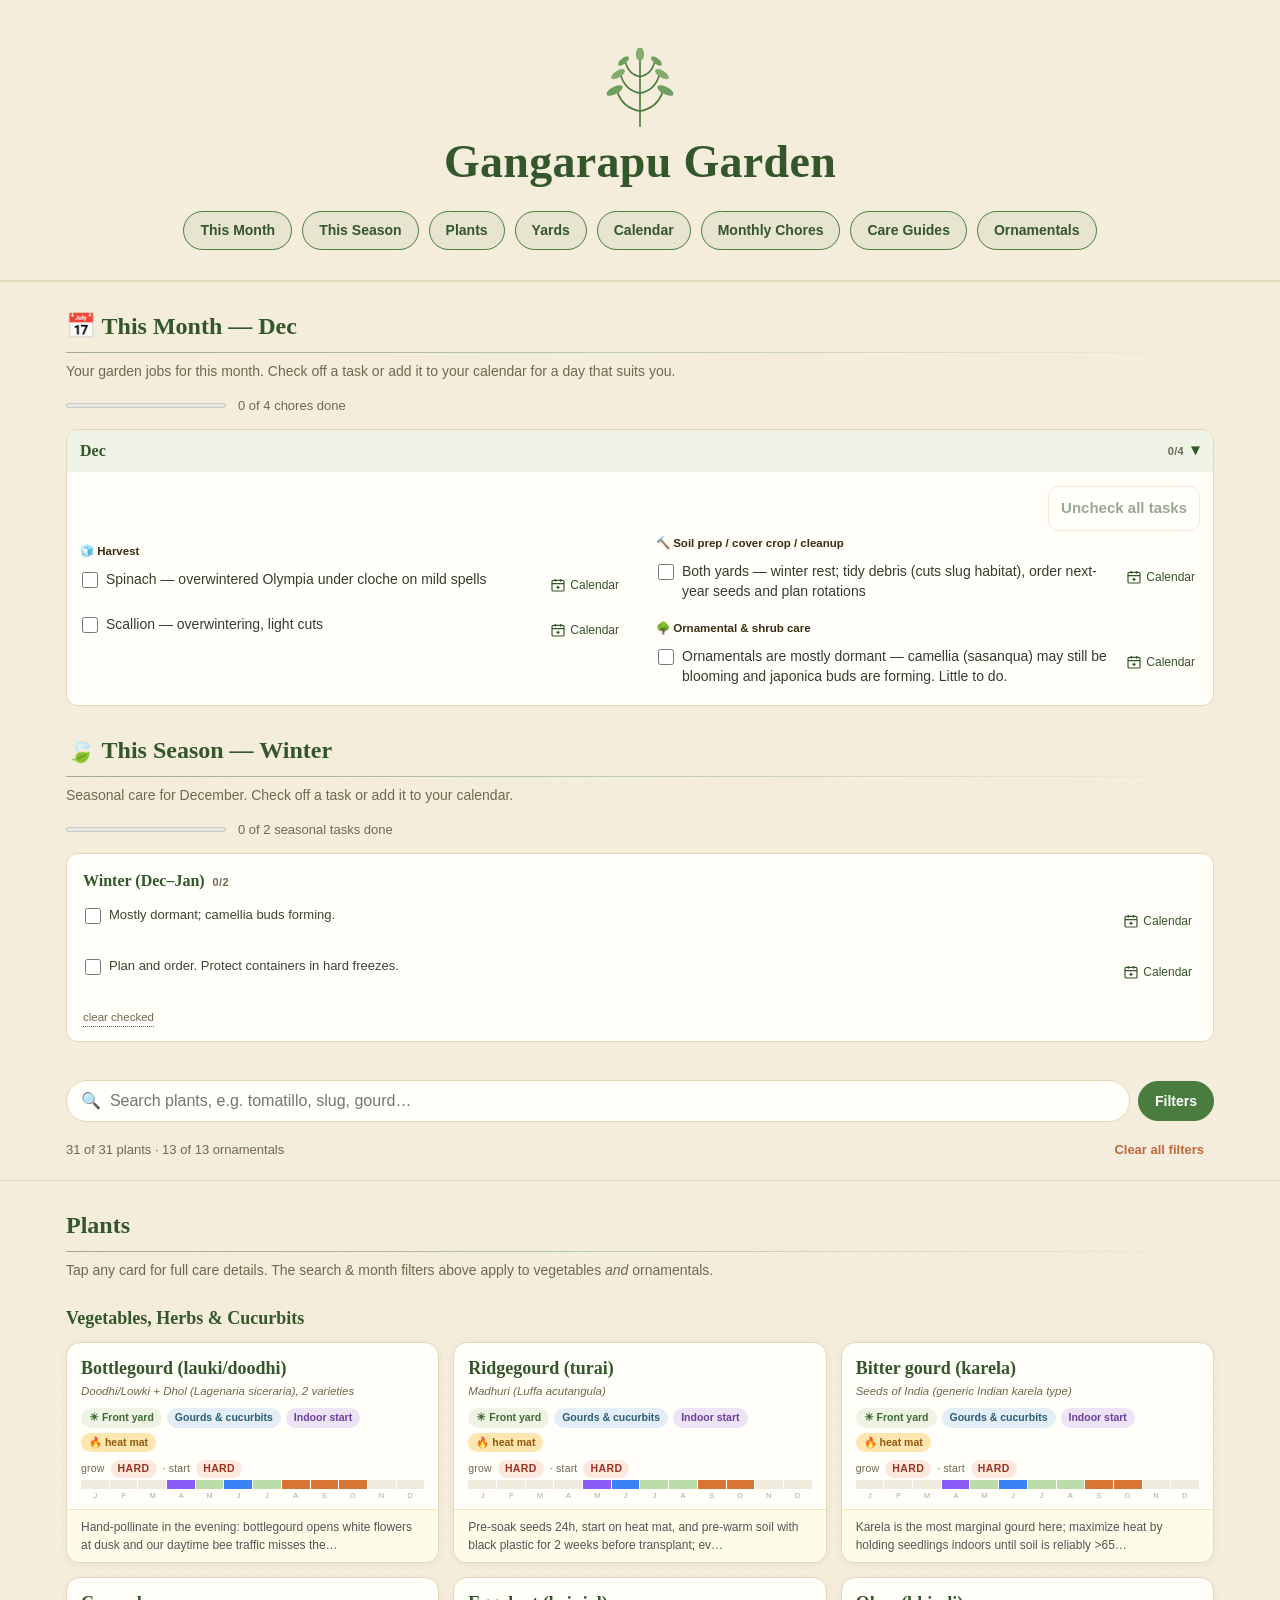
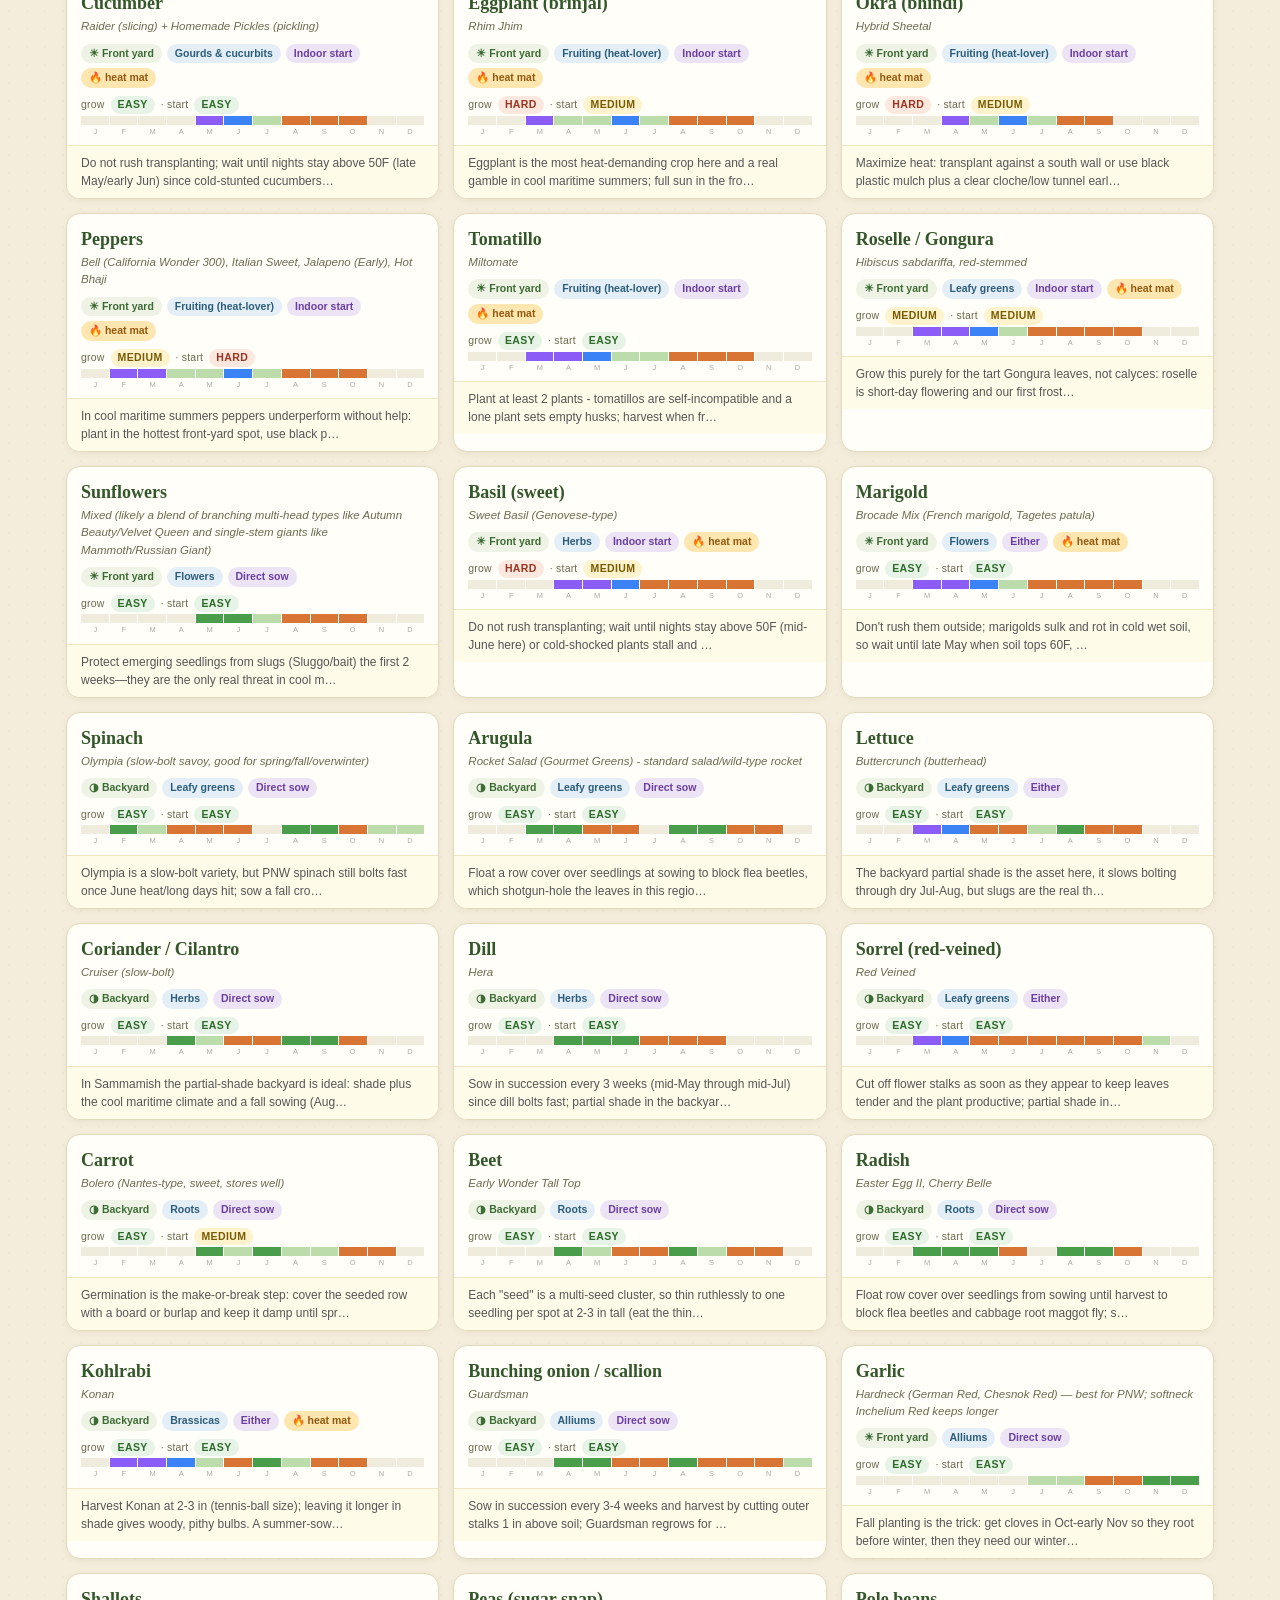
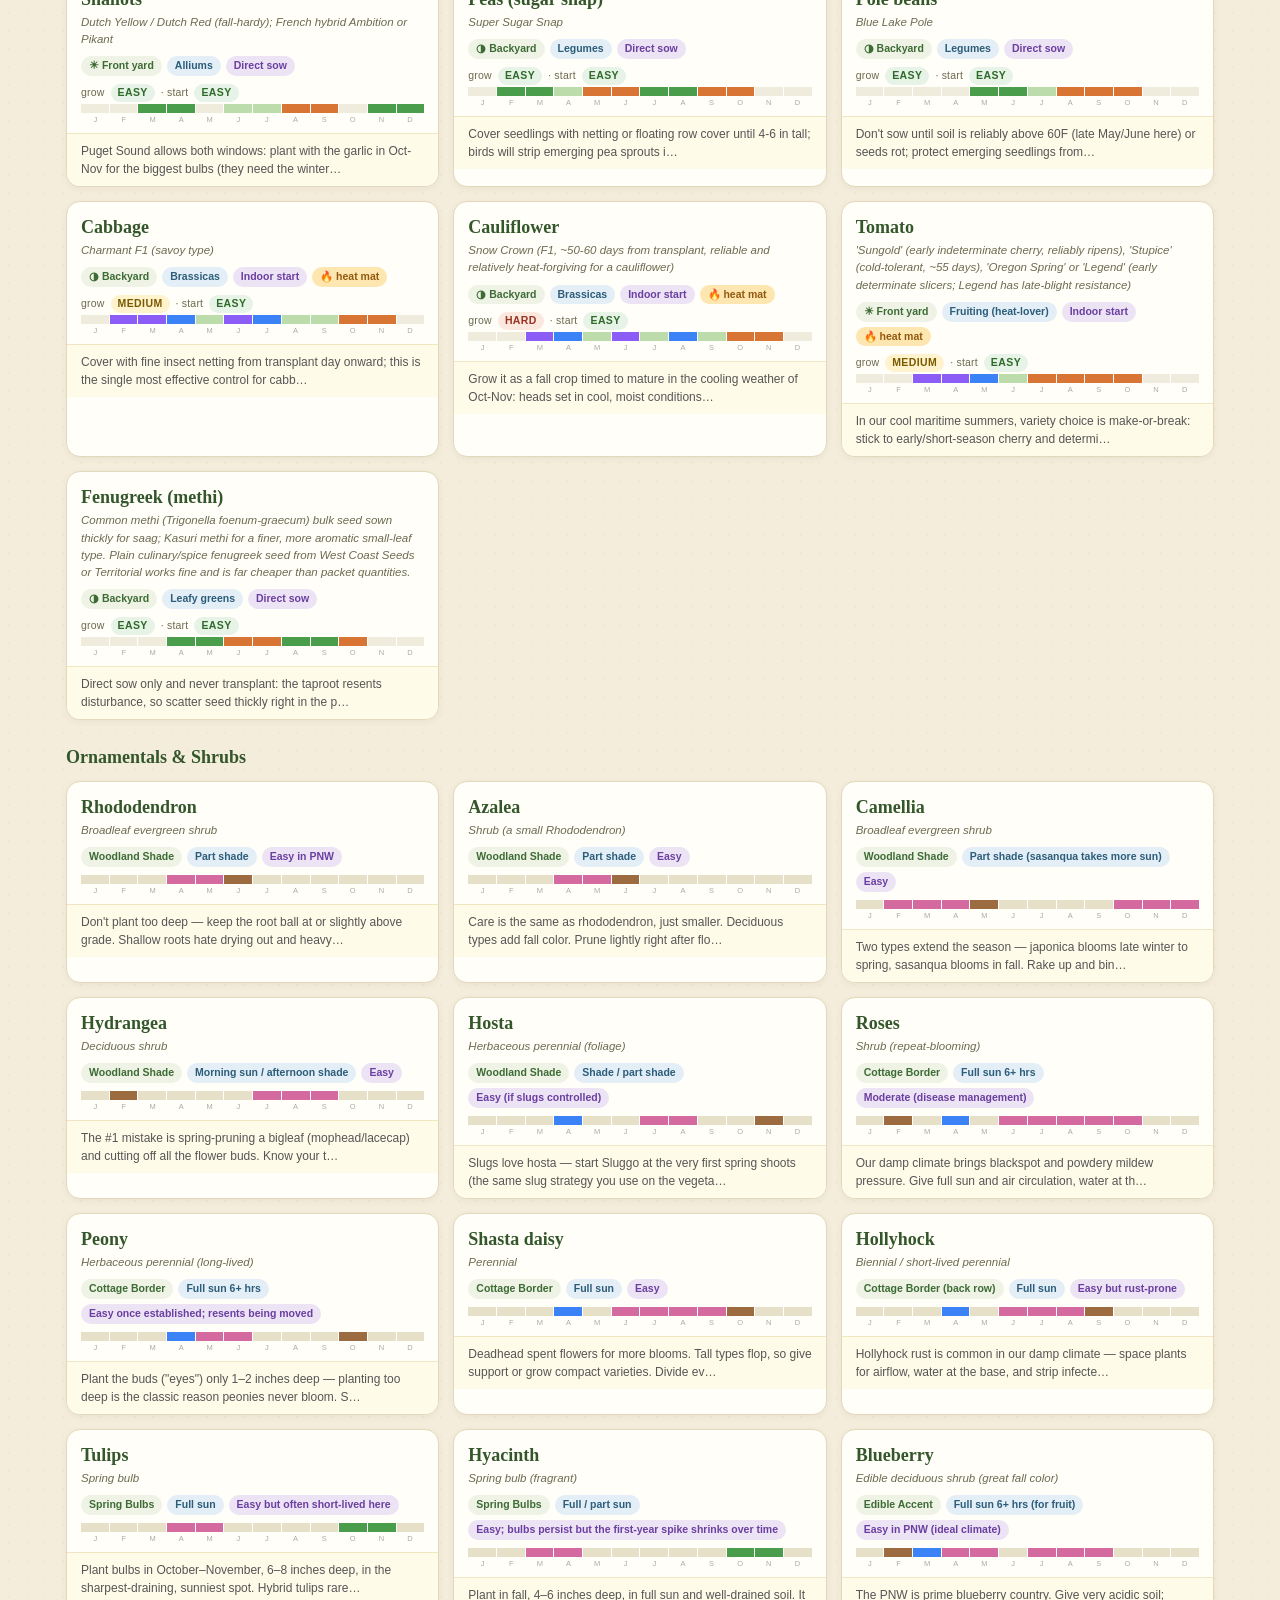
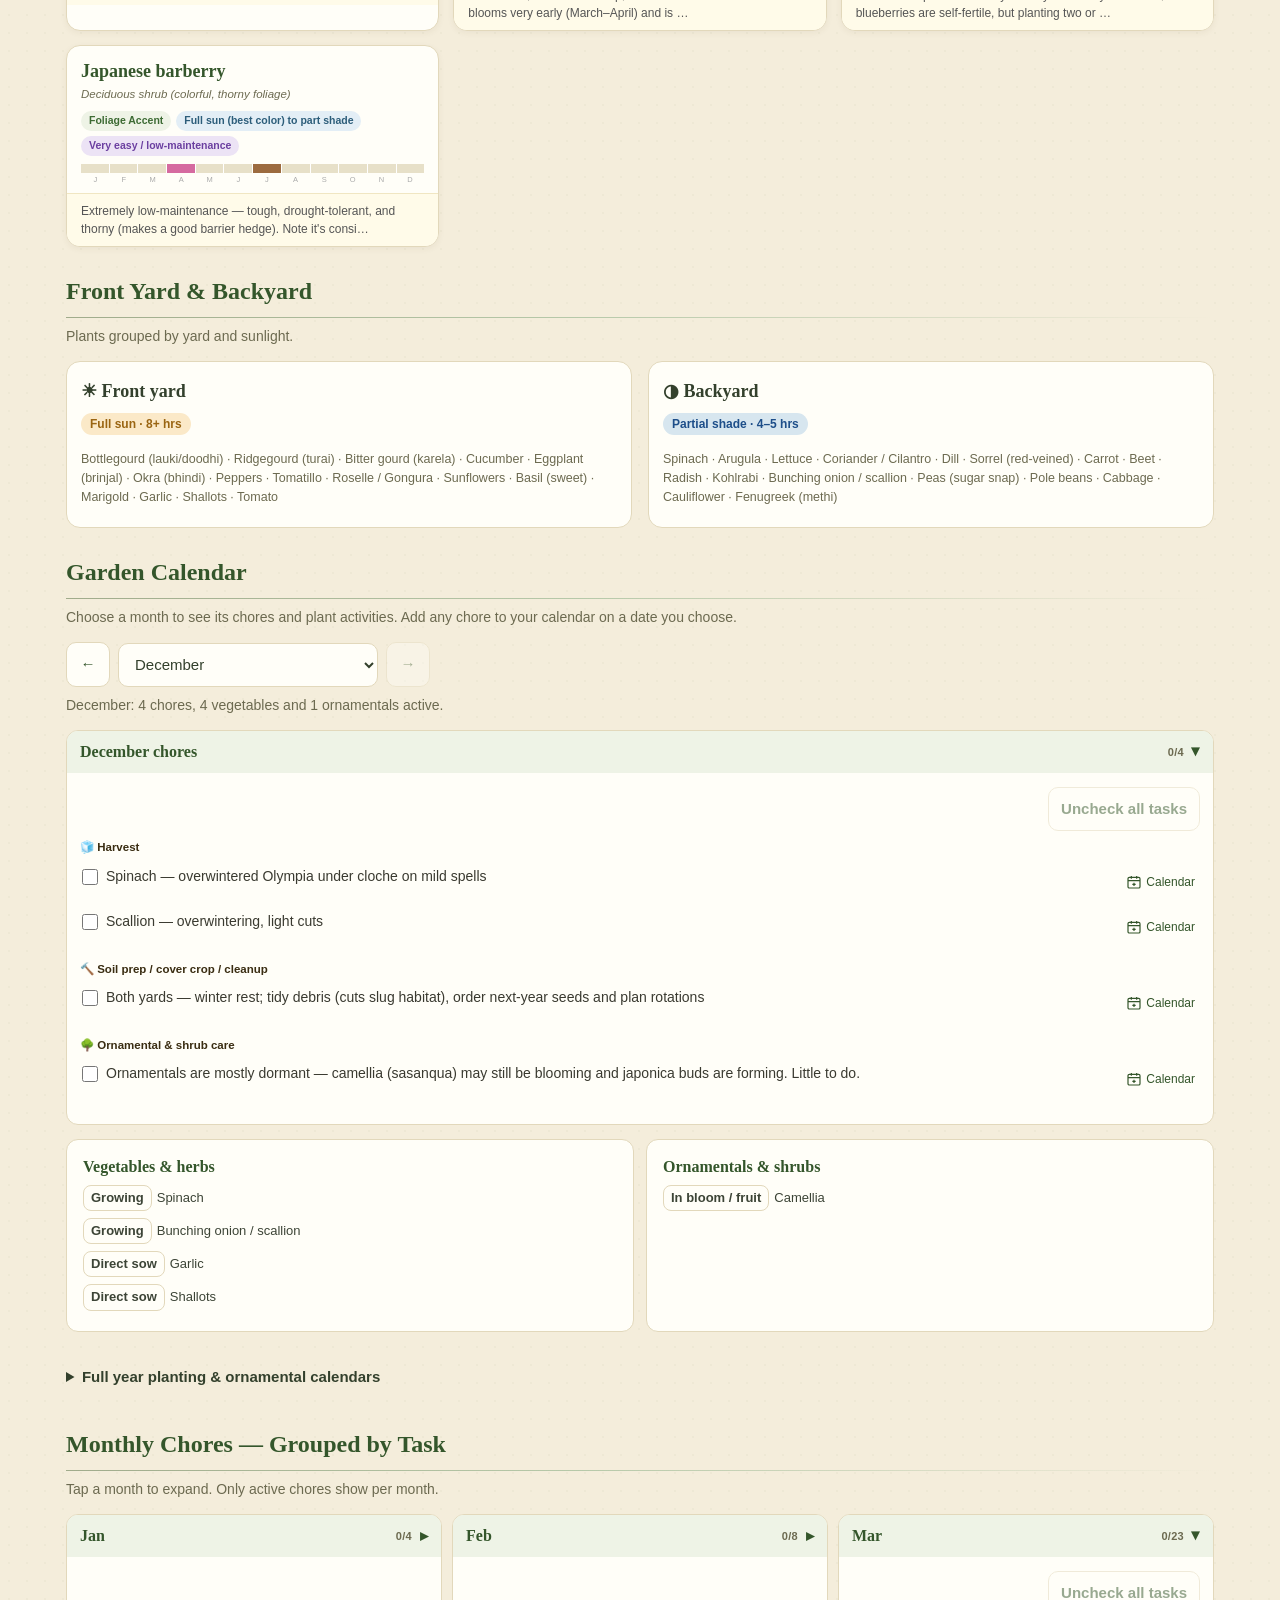
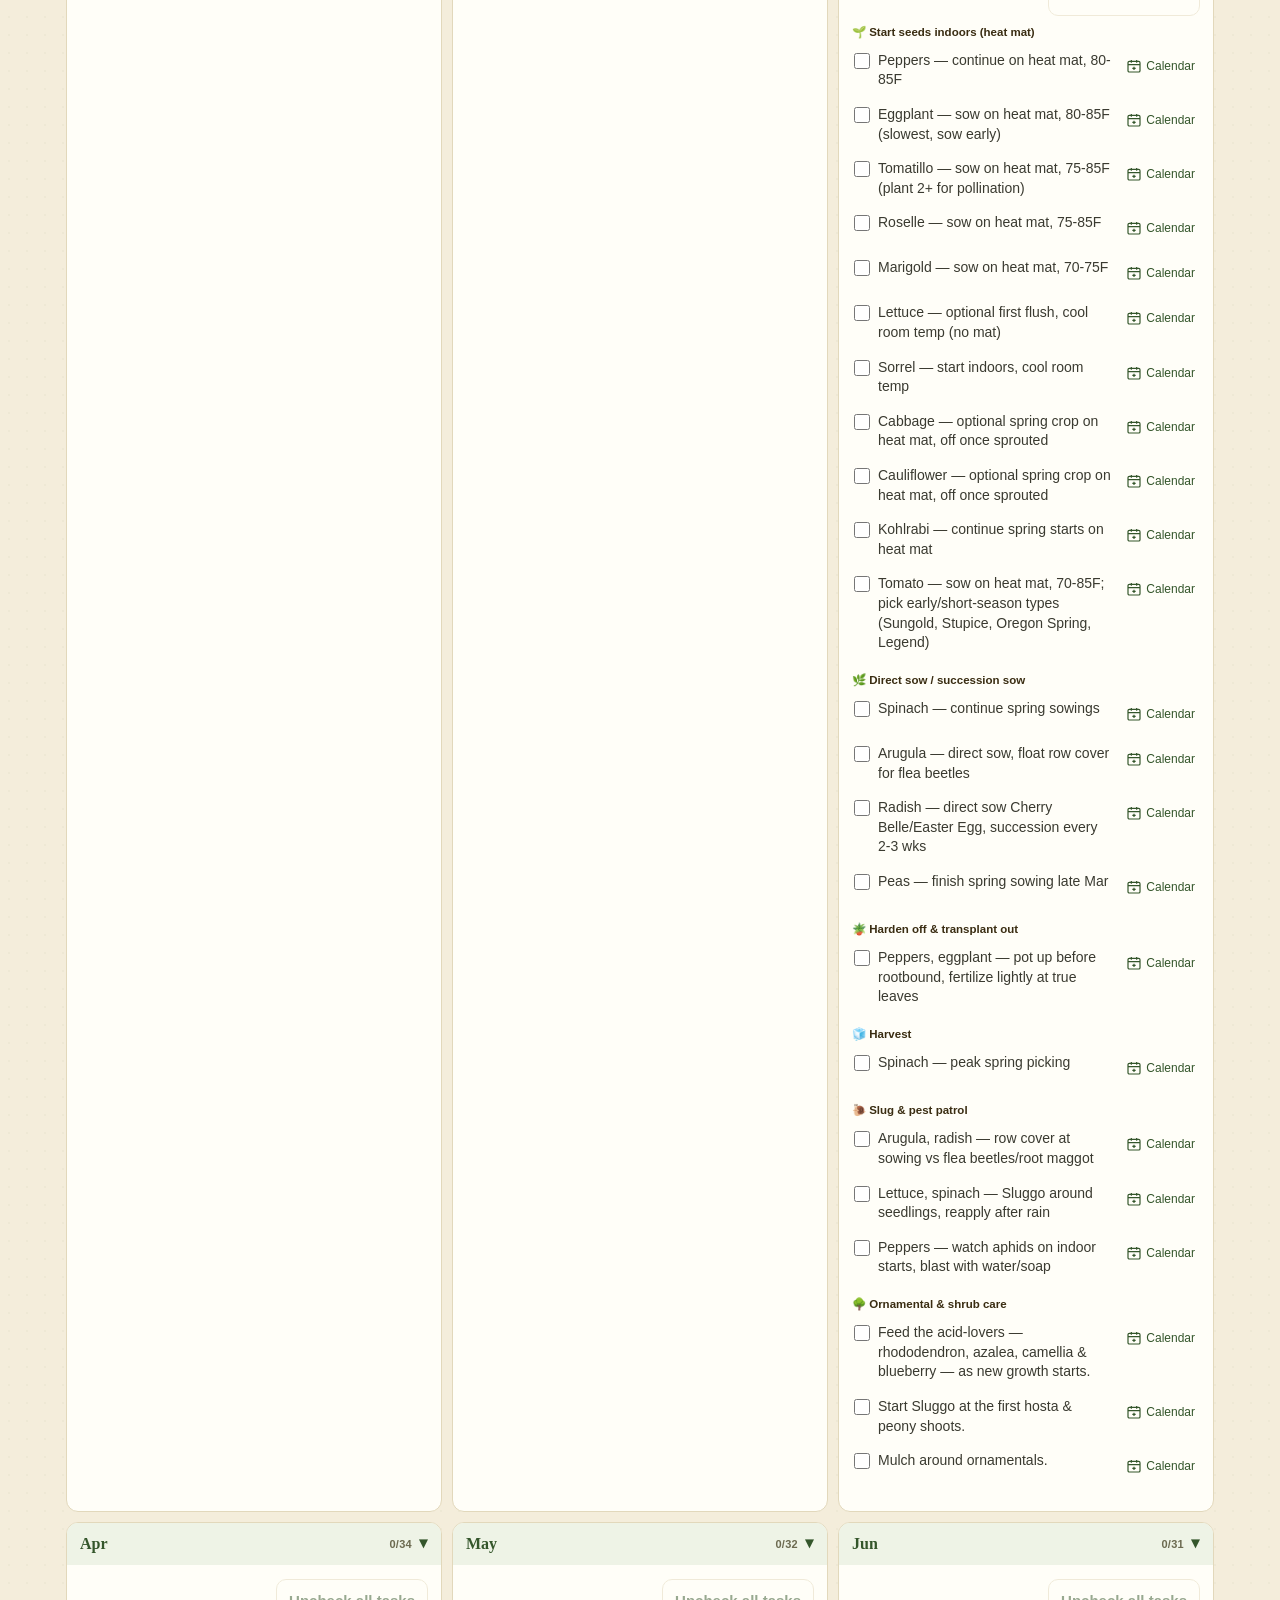
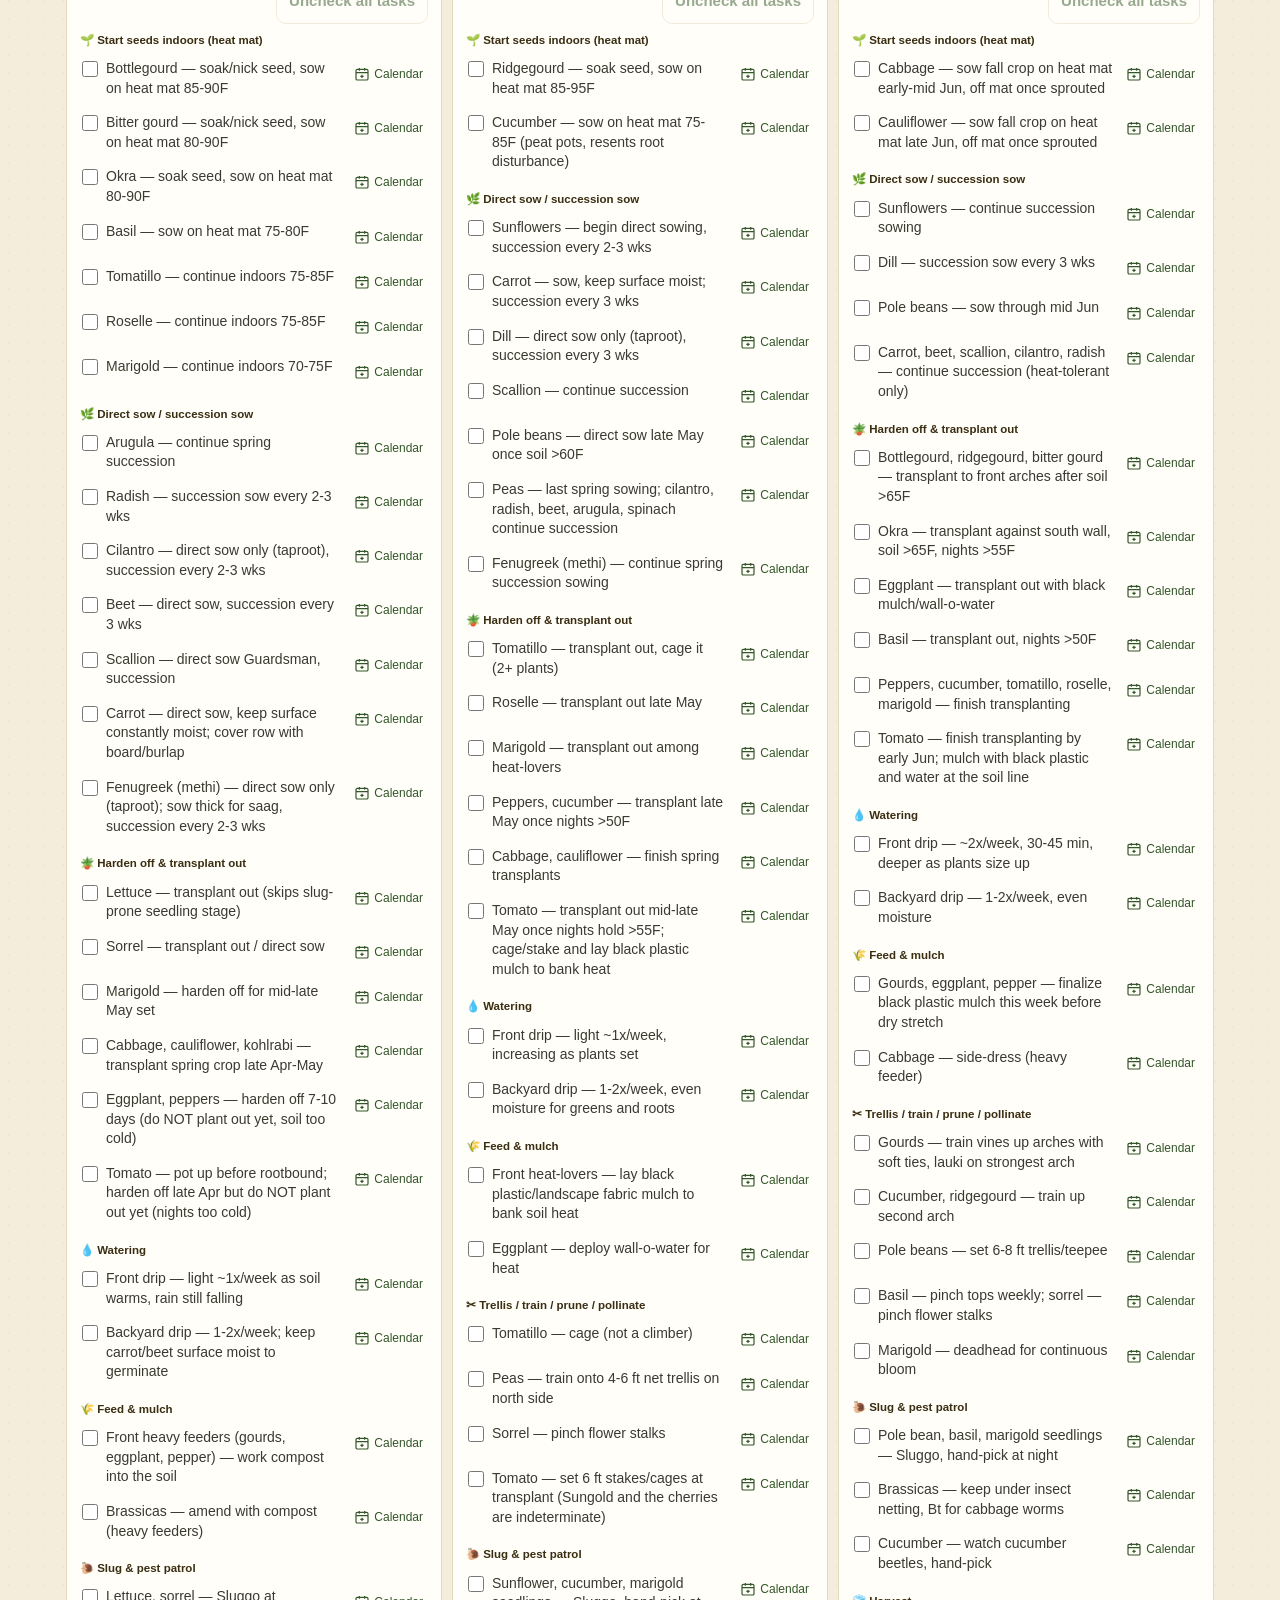
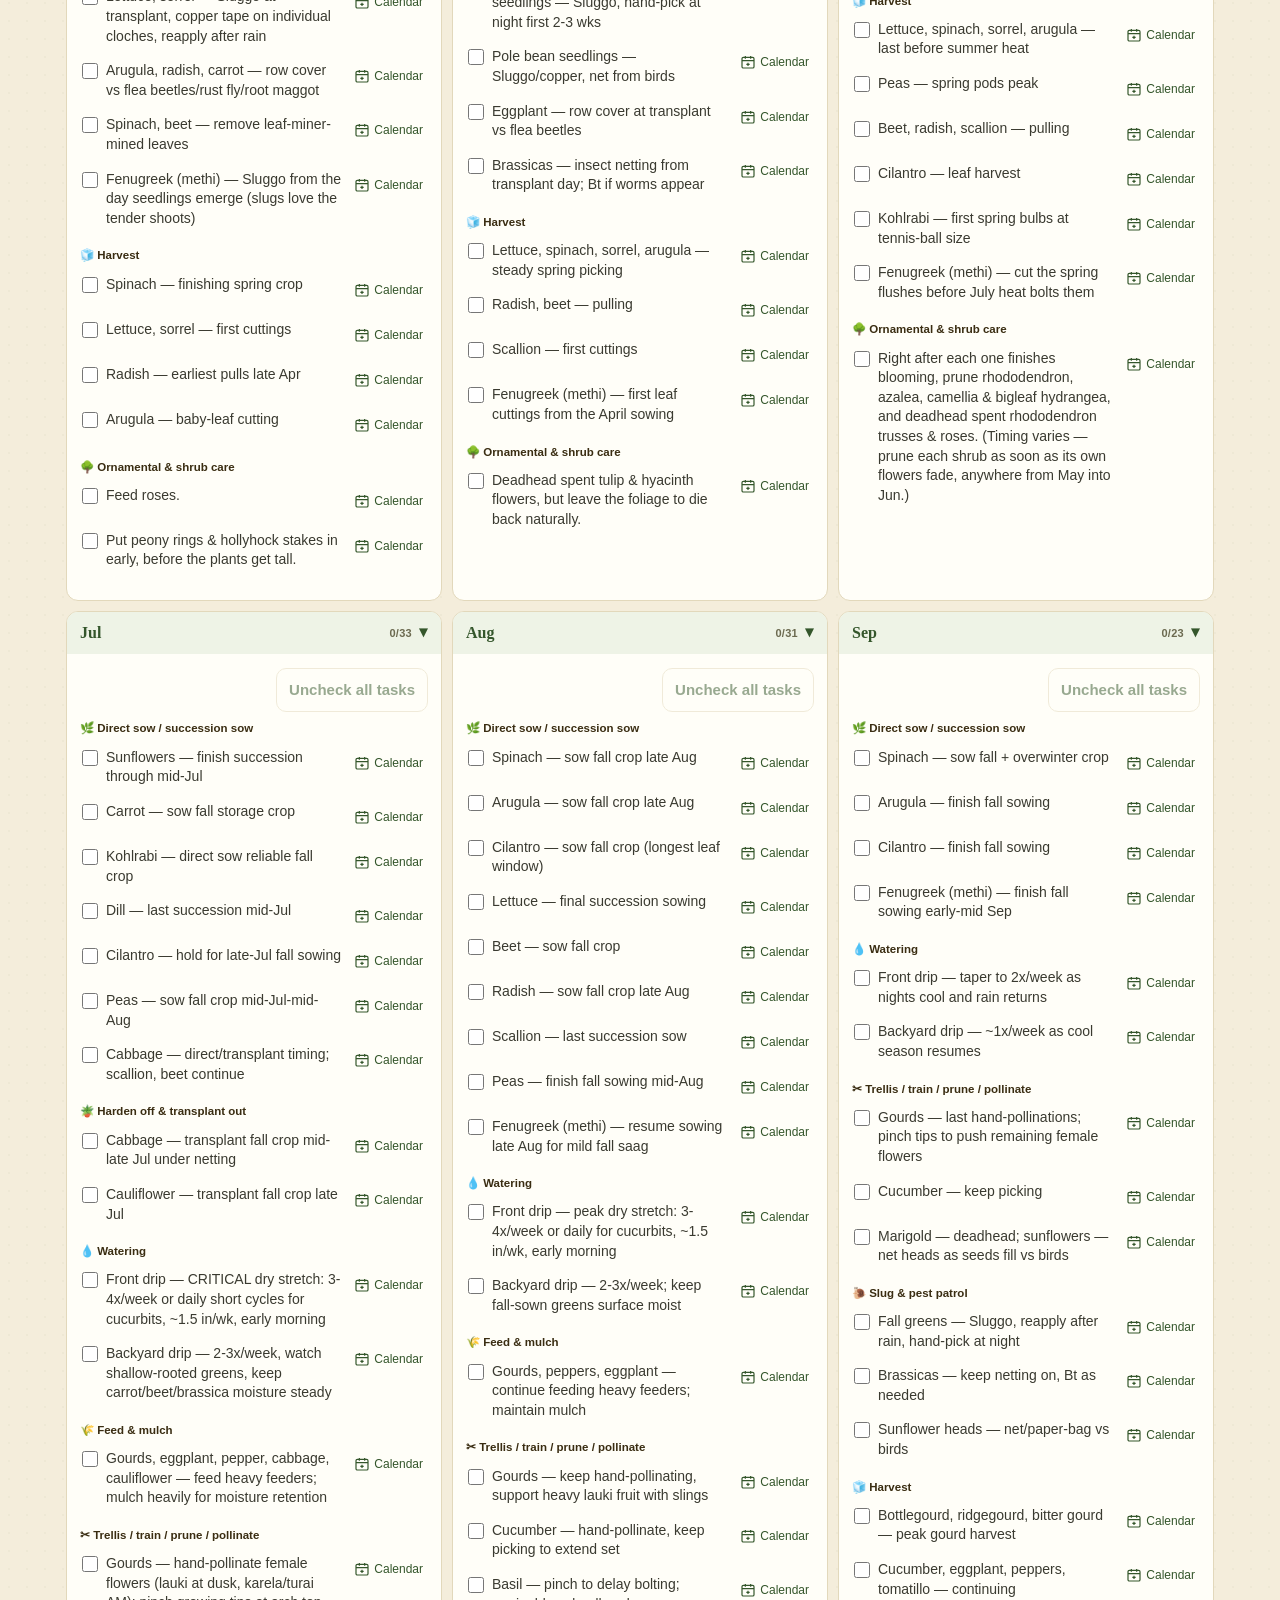
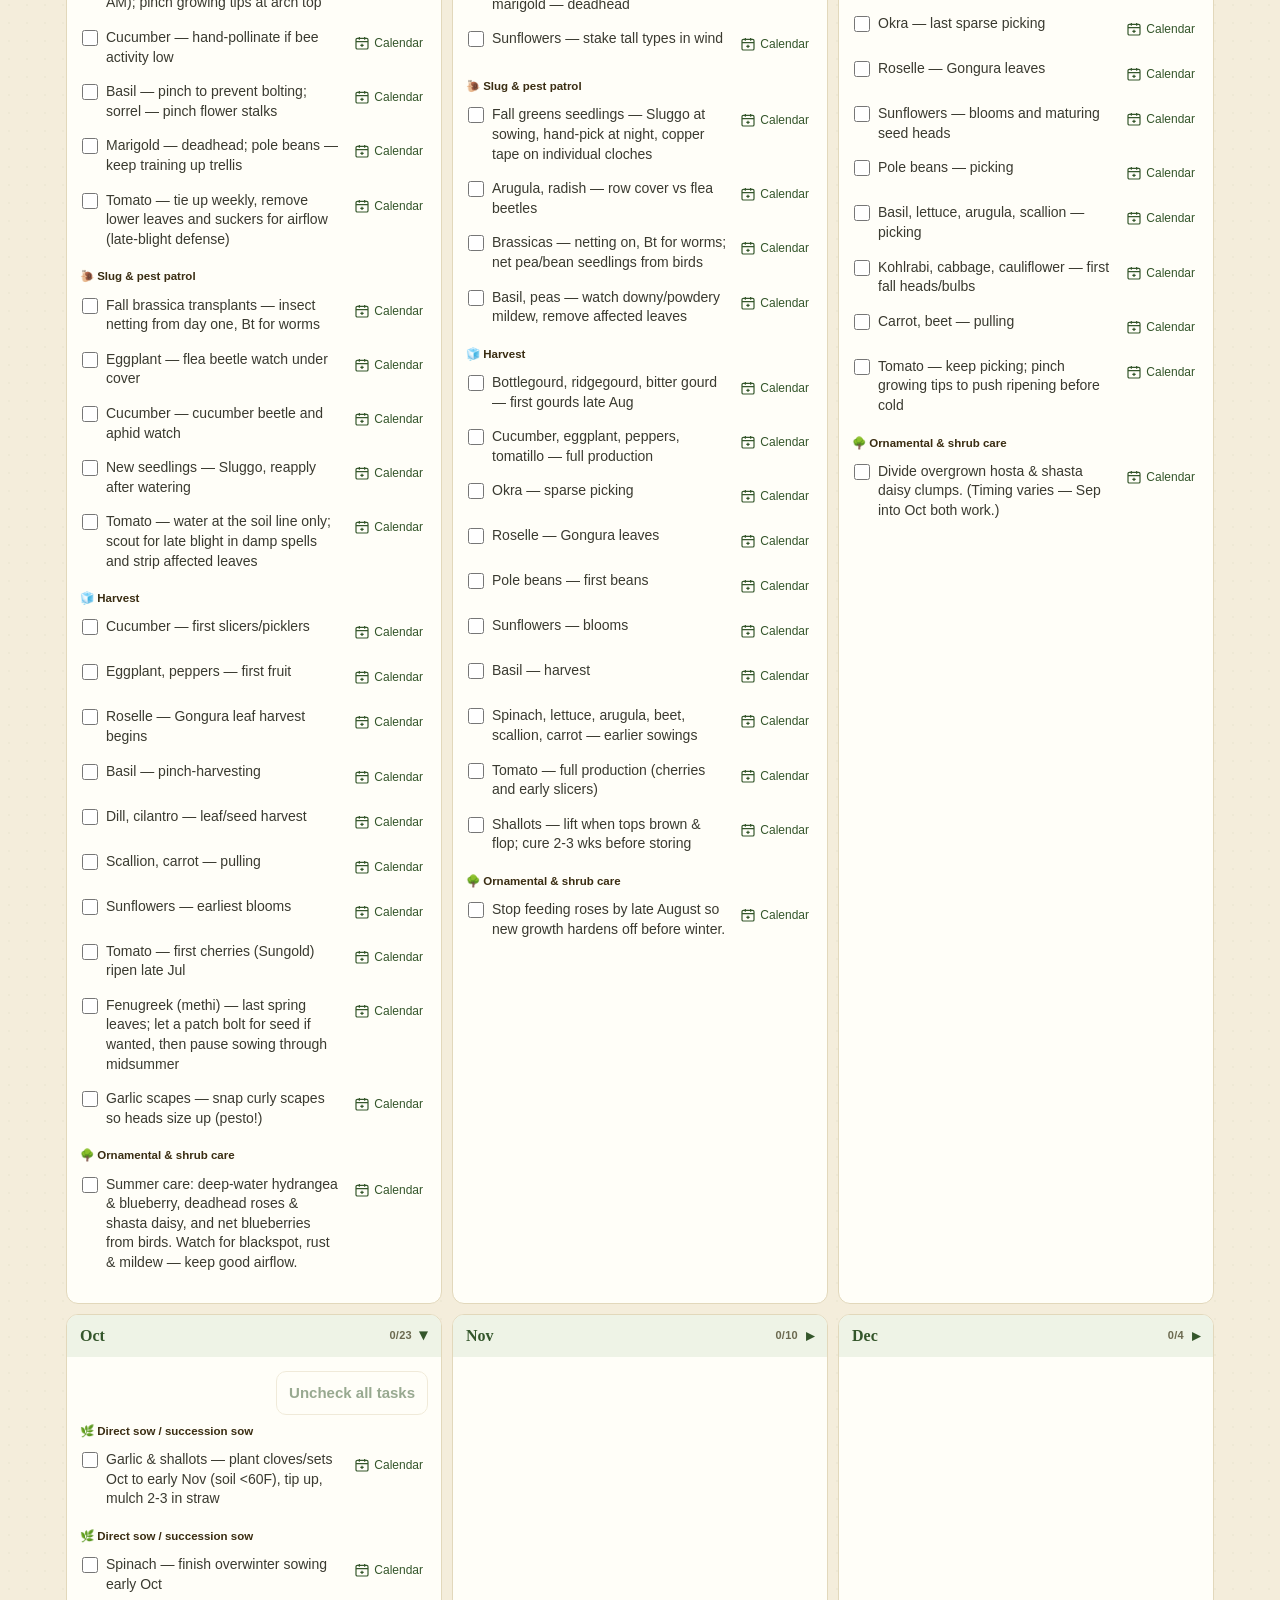
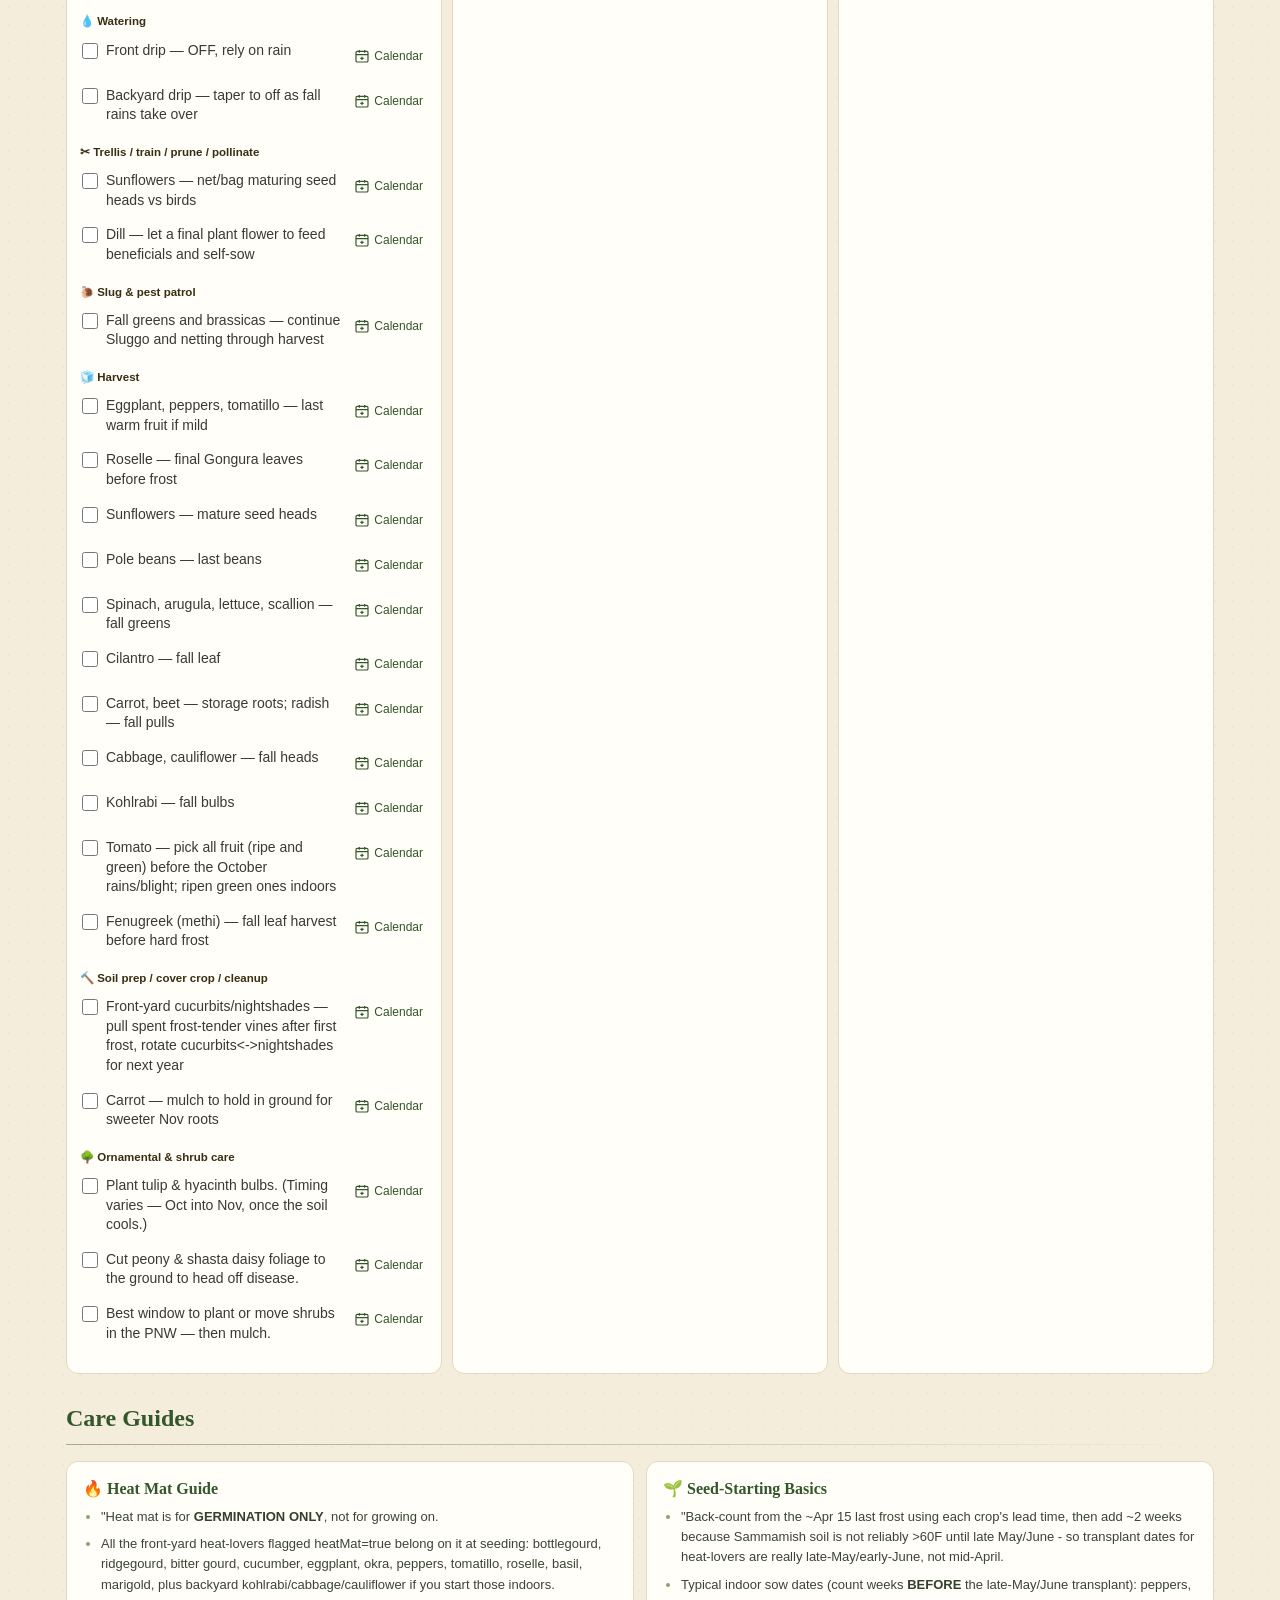
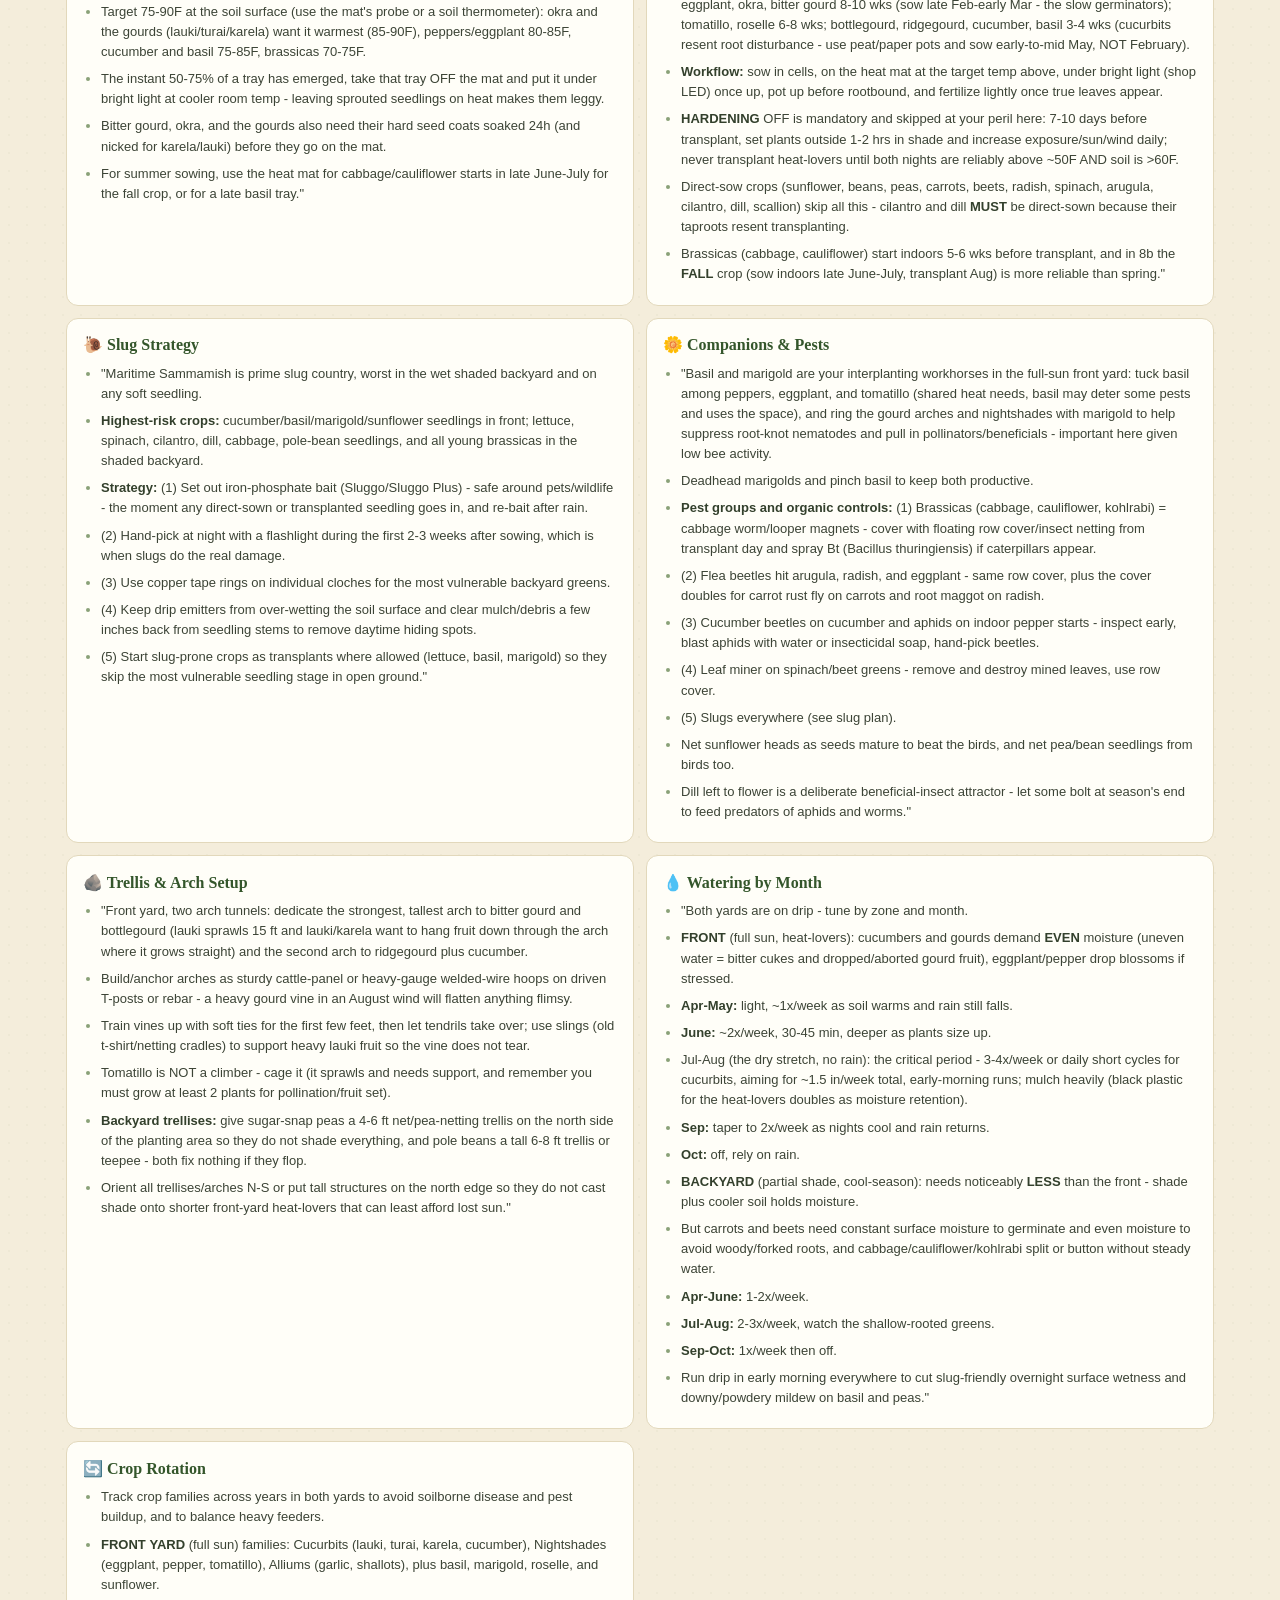
==== commit 88702149: "Scope garden task resets to each month card" ====
--- a/static/garden/index.html
+++ b/static/garden/index.html
@@ -152,9 +152,9 @@
 .agenda-plants .activity{display:inline-block;font-weight:700;padding:2px 7px;border:1px solid var(--line);border-radius:8px;margin-right:5px}
 .agenda-plants li{margin-bottom:10px}
 .dashboard{padding-bottom:18px}
-.dashboard-actions{display:flex;flex-wrap:wrap;align-items:center;justify-content:flex-end;gap:8px;margin-top:18px}
-.dashboard-actions button:disabled{opacity:.5;cursor:default}
-#reset-status{font-size:13px;color:var(--muted)}
+.chore-actions{display:flex;flex-wrap:wrap;align-items:center;justify-content:flex-end;gap:8px;margin:8px 0 4px;column-span:all}
+.chore-actions button:disabled{opacity:.5;cursor:default}
+.reset-status{font-size:13px;color:var(--muted)}
 .task-progress{display:flex;align-items:center;gap:12px;margin:0 0 14px;font-size:13px;color:var(--muted)}
 .task-progress progress{width:160px;height:9px;accent-color:var(--green)}
 .chore-group{break-inside:avoid;margin-bottom:12px}
@@ -308,10 +308,6 @@
 </div>
 
 <div class="wrap dashboard">
-  <div class="dashboard-actions">
-    <span id="reset-status" role="status"></span>
-    <button id="uncheck-all" class="calendar-action" type="button">Uncheck all tasks</button>
-  </div>
   <section id="thismonth"><h2 class="sec">&#128197; This Month &mdash; <span id="tmname"></span></h2>
     <div class="sub">Your garden jobs for this month. Check off a task or add it to your calendar for a day that suits you.</div>
     <div class="task-progress"><progress id="tmprogress" value="0" max="1" aria-label="Completed chores this month"></progress><span id="tmprogresslabel" aria-live="polite"></span></div>
@@ -670,7 +666,8 @@
 }
 function choreBody(idx){
   const cats=choreCategories(idx);
-  return cats.length?cats.map((c,ci)=>`<div class="chore-group"><div class="chcat">${CHORE_IC[c.category]||"&bull;"} ${c.category}</div><ul>${c.items.map((i,ii)=>{const cid=`mc:${idx}:${ci}:${ii}`;return `<li class="chk${CHK.has(cid)?' done':''}"><label><input type="checkbox" data-cid="${cid}"${CHK.has(cid)?' checked':''}><span>${i}</span></label>${calendarButton(cid)}</li>`;}).join("")}</ul></div>`).join("")+'<a class="clearchk" data-clear="cm" href="#" role="button">clear checked</a>':'<p>Quiet month &mdash; rest &amp; plan.</p>';
+  const actions=`<div class="chore-actions"><span class="reset-status" data-reset-status="${idx}" role="status"></span><button class="calendar-action" type="button" data-reset-month="${idx}" aria-label="Uncheck all ${FULL_MONTHS[idx]} tasks">Uncheck all tasks</button></div>`;
+  return cats.length?actions+cats.map((c,ci)=>`<div class="chore-group"><div class="chcat">${CHORE_IC[c.category]||"&bull;"} ${c.category}</div><ul>${c.items.map((i,ii)=>{const cid=`mc:${idx}:${ci}:${ii}`;return `<li class="chk${CHK.has(cid)?' done':''}"><label><input type="checkbox" data-cid="${cid}"${CHK.has(cid)?' checked':''}><span>${i}</span></label>${calendarButton(cid)}</li>`;}).join("")}</ul></div>`).join(""):'<p>Quiet month &mdash; rest &amp; plan.</p>';
 }
 function choreCard(idx,open){
   const m=DATA.chores[idx];
@@ -791,18 +788,18 @@
 const CHK = new Set();                    // checked cids for current YEAR
 const LS_KEY = "gardenChecks:"+YEAR;
 const pendingChecks = new Set();
-let resettingChecks = false, checkRevision = 0;
+let resettingMonth = null, checkRevision = 0;
 function loadCache(){try{const a=JSON.parse(localStorage.getItem(LS_KEY)||"[]");CHK.clear();a.forEach(c=>CHK.add(c));}catch(e){}}
 function saveCache(){try{localStorage.setItem(LS_KEY,JSON.stringify([...CHK]));}catch(e){}}
 function sbHeaders(extra){return Object.assign({apikey:SB_KEY,Authorization:"Bearer "+SB_KEY},extra||{});}
 async function fetchRemote(){
-  if(!SB_ON||resettingChecks)return;
+  if(!SB_ON||resettingMonth!==null)return;
   const revision=checkRevision;
   try{
     const res=await fetch(`${SB_URL}/rest/v1/${SB_TABLE}?year=eq.${YEAR}&select=cid`,{headers:sbHeaders()});
     if(!res.ok)return;
     const rows=await res.json();
-    if(resettingChecks||revision!==checkRevision)return;
+    if(resettingMonth!==null||revision!==checkRevision)return;
     CHK.clear();rows.forEach(r=>CHK.add(r.cid));
     saveCache();applyChecks();
   }catch(e){/* offline -> keep cached state */}
@@ -823,13 +820,16 @@
   document.querySelectorAll("input[data-cid]").forEach(el=>{
     const on=CHK.has(el.dataset.cid);
     el.checked=on;
-    el.disabled=resettingChecks;
+    el.disabled=isResettingCheck(el.dataset.cid);
     const li=el.closest("li");if(li)li.classList.toggle("done",on);
   });
   updateCounts();
 }
 function updateCounts(){
-  document.getElementById("uncheck-all").disabled=resettingChecks||CHK.size===0;
+  document.querySelectorAll("button[data-reset-month]").forEach(button=>{
+    const prefix=`mc:${button.dataset.resetMonth}:`;
+    button.disabled=resettingMonth!==null||![...CHK].some(cid=>cid.startsWith(prefix));
+  });
   document.querySelectorAll("#choregrid .cm, #thismonth .cm, #agenda-tasks .cm").forEach(card=>{
     const ins=card.querySelectorAll("input[data-cid]"),tot=ins.length;
     let done=0;ins.forEach(i=>{if(i.checked)done++;});
@@ -854,9 +854,9 @@
   });
 }
 async function toggle(cid,on){
-  if(resettingChecks){applyChecks();return;}
+  if(isResettingCheck(cid)){applyChecks();return;}
   checkRevision++;
-  document.getElementById("reset-status").textContent="";
+  if(cid.startsWith("mc:"))setResetStatus(Number(cid.split(":")[1]),"");
   if(on)CHK.add(cid);else CHK.delete(cid);
   saveCache();applyChecks();
   const request=pushCheck(cid,on);pendingChecks.add(request);
@@ -869,30 +869,38 @@
     if(li){li.classList.add("syncerr");setTimeout(()=>li.classList.remove("syncerr"),1800);}
   }
 }
-async function resetChecks(){
-  if(resettingChecks||!CHK.size)return;
-  resettingChecks=true;checkRevision++;
-  const status=document.getElementById("reset-status");
-  status.textContent="Unchecking all tasks…";
+function isResettingCheck(cid){
+  return resettingMonth!==null&&cid.startsWith(`mc:${resettingMonth}:`);
+}
+function setResetStatus(month,message){
+  document.querySelectorAll(`[data-reset-status="${month}"]`).forEach(status=>status.textContent=message);
+}
+async function resetMonthChecks(month){
+  if(!Number.isInteger(month)||month<0||month>11||resettingMonth!==null)return;
+  const prefix=`mc:${month}:`;
+  if(![...CHK].some(cid=>cid.startsWith(prefix)))return;
+  resettingMonth=month;checkRevision++;
+  setResetStatus(month,`Unchecking ${FULL_MONTHS[month]} tasks…`);
   applyChecks();
   try{
     // Finish earlier saves before clearing their remote rows.
     await Promise.allSettled([...pendingChecks]);
     if(SB_ON){
-      const res=await fetch(`${SB_URL}/rest/v1/${SB_TABLE}?year=eq.${YEAR}`,{method:"DELETE",headers:sbHeaders({Prefer:"return=minimal"})});
+      const res=await fetch(`${SB_URL}/rest/v1/${SB_TABLE}?year=eq.${YEAR}&cid=like.${encodeURIComponent(prefix+"*")}`,{method:"DELETE",headers:sbHeaders({Prefer:"return=minimal"})});
       if(!res.ok)throw new Error("Reset failed");
     }
-    CHK.clear();saveCache();
-    status.textContent="All monthly and seasonal tasks are unchecked.";
+    [...CHK].filter(cid=>cid.startsWith(prefix)).forEach(cid=>CHK.delete(cid));saveCache();
+    setResetStatus(month,`All ${FULL_MONTHS[month]} tasks are unchecked.`);
   }catch(e){
-    status.textContent="Could not uncheck all tasks. Please try again.";
+    setResetStatus(month,`Could not uncheck ${FULL_MONTHS[month]} tasks. Please try again.`);
   }finally{
-    resettingChecks=false;applyChecks();
+    resettingMonth=null;applyChecks();
   }
 }
-document.getElementById("uncheck-all").onclick=resetChecks;
 document.addEventListener("change",e=>{const el=e.target.closest("input[data-cid]");if(el)toggle(el.dataset.cid,el.checked);});
 document.addEventListener("click",e=>{
+  const button=e.target.closest("button[data-reset-month]");
+  if(button){resetMonthChecks(Number(button.dataset.resetMonth));return;}
   const a=e.target.closest(".clearchk");if(!a)return;
   e.preventDefault();
   const card=a.closest(".cm,.guide");if(!card)return;
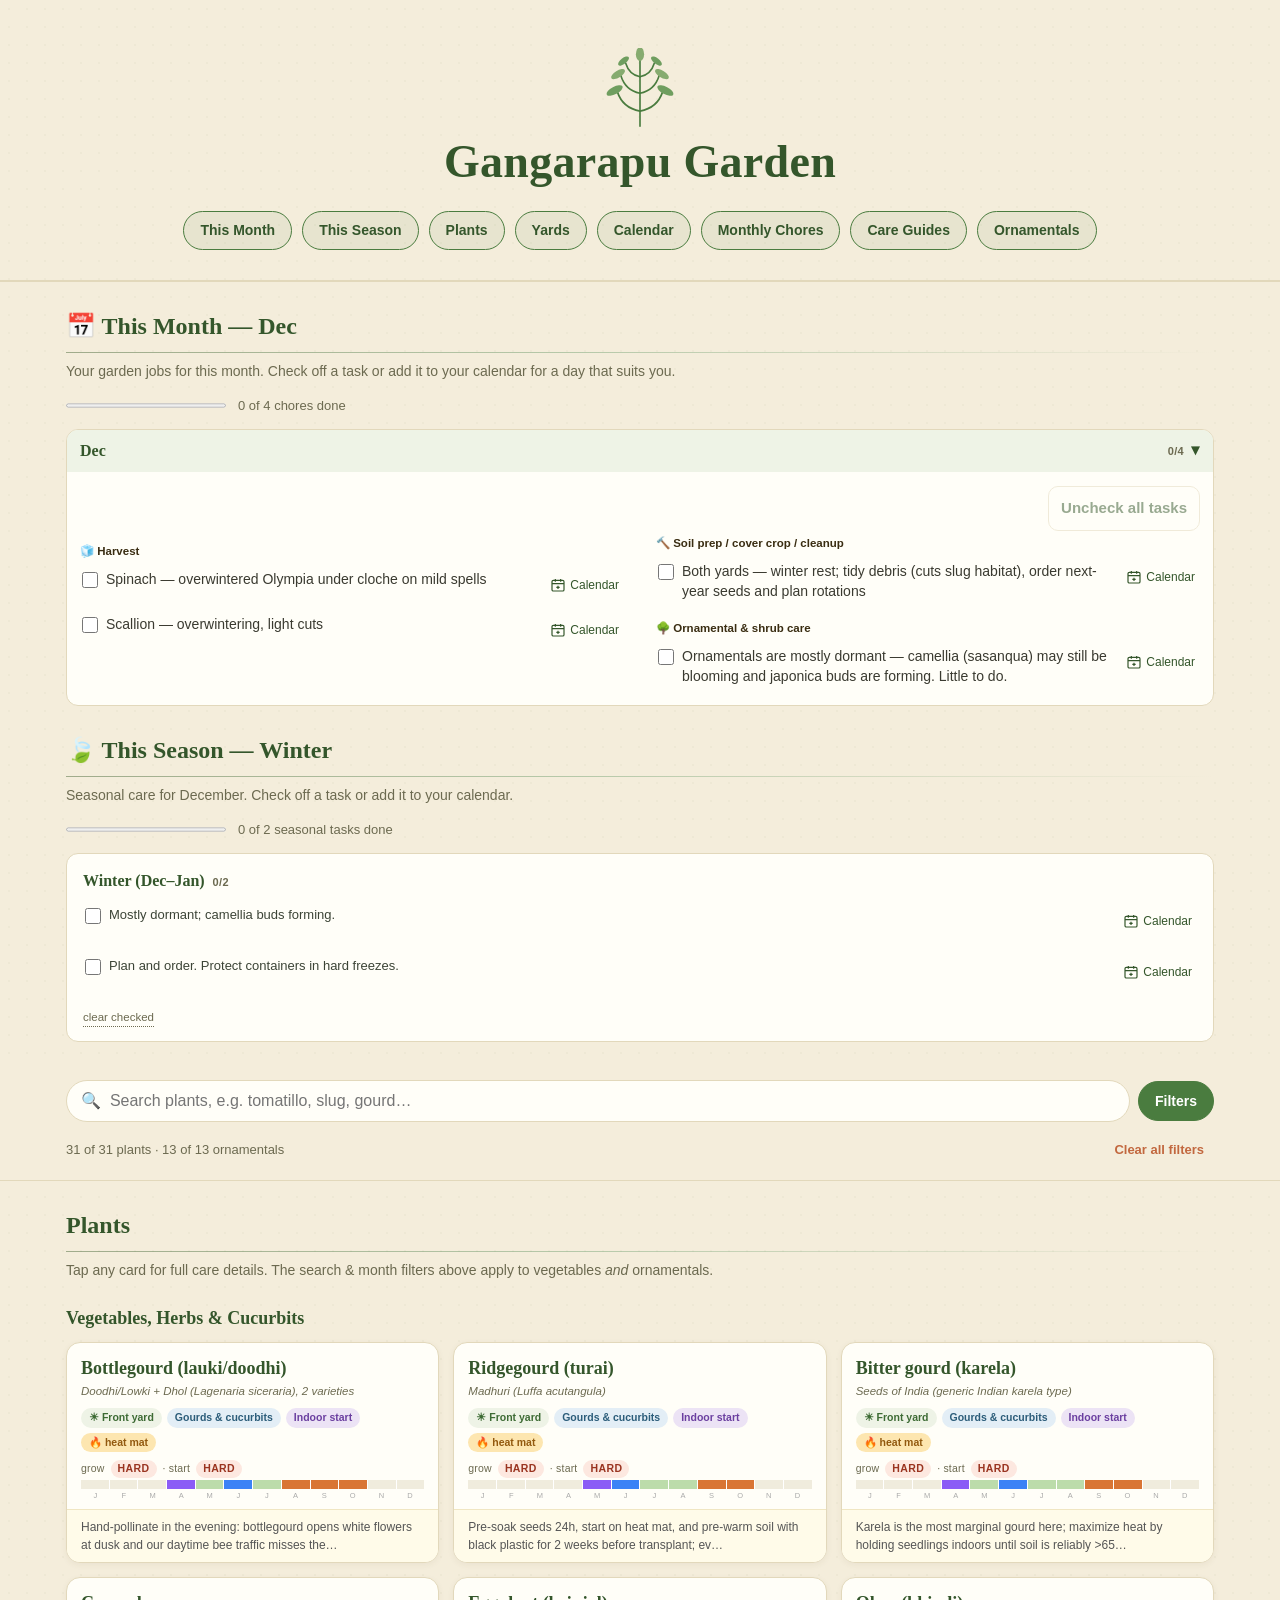
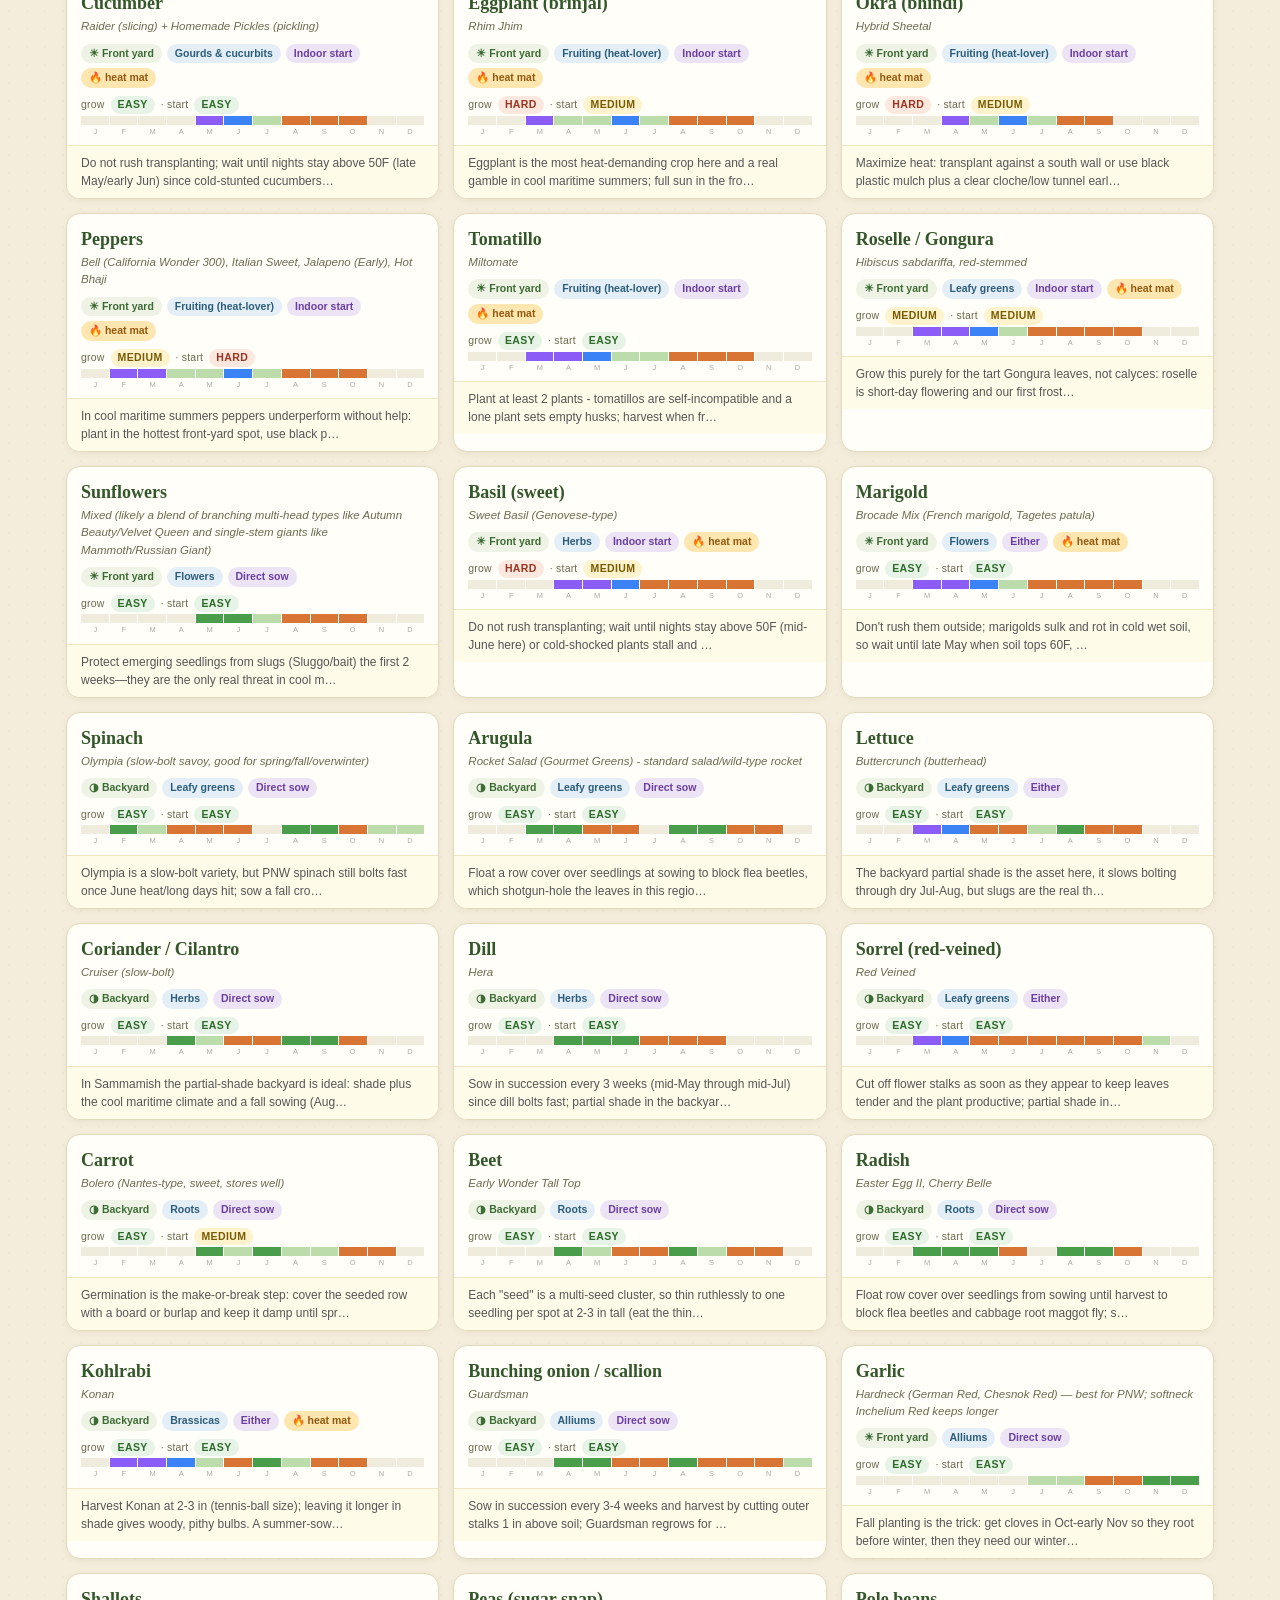
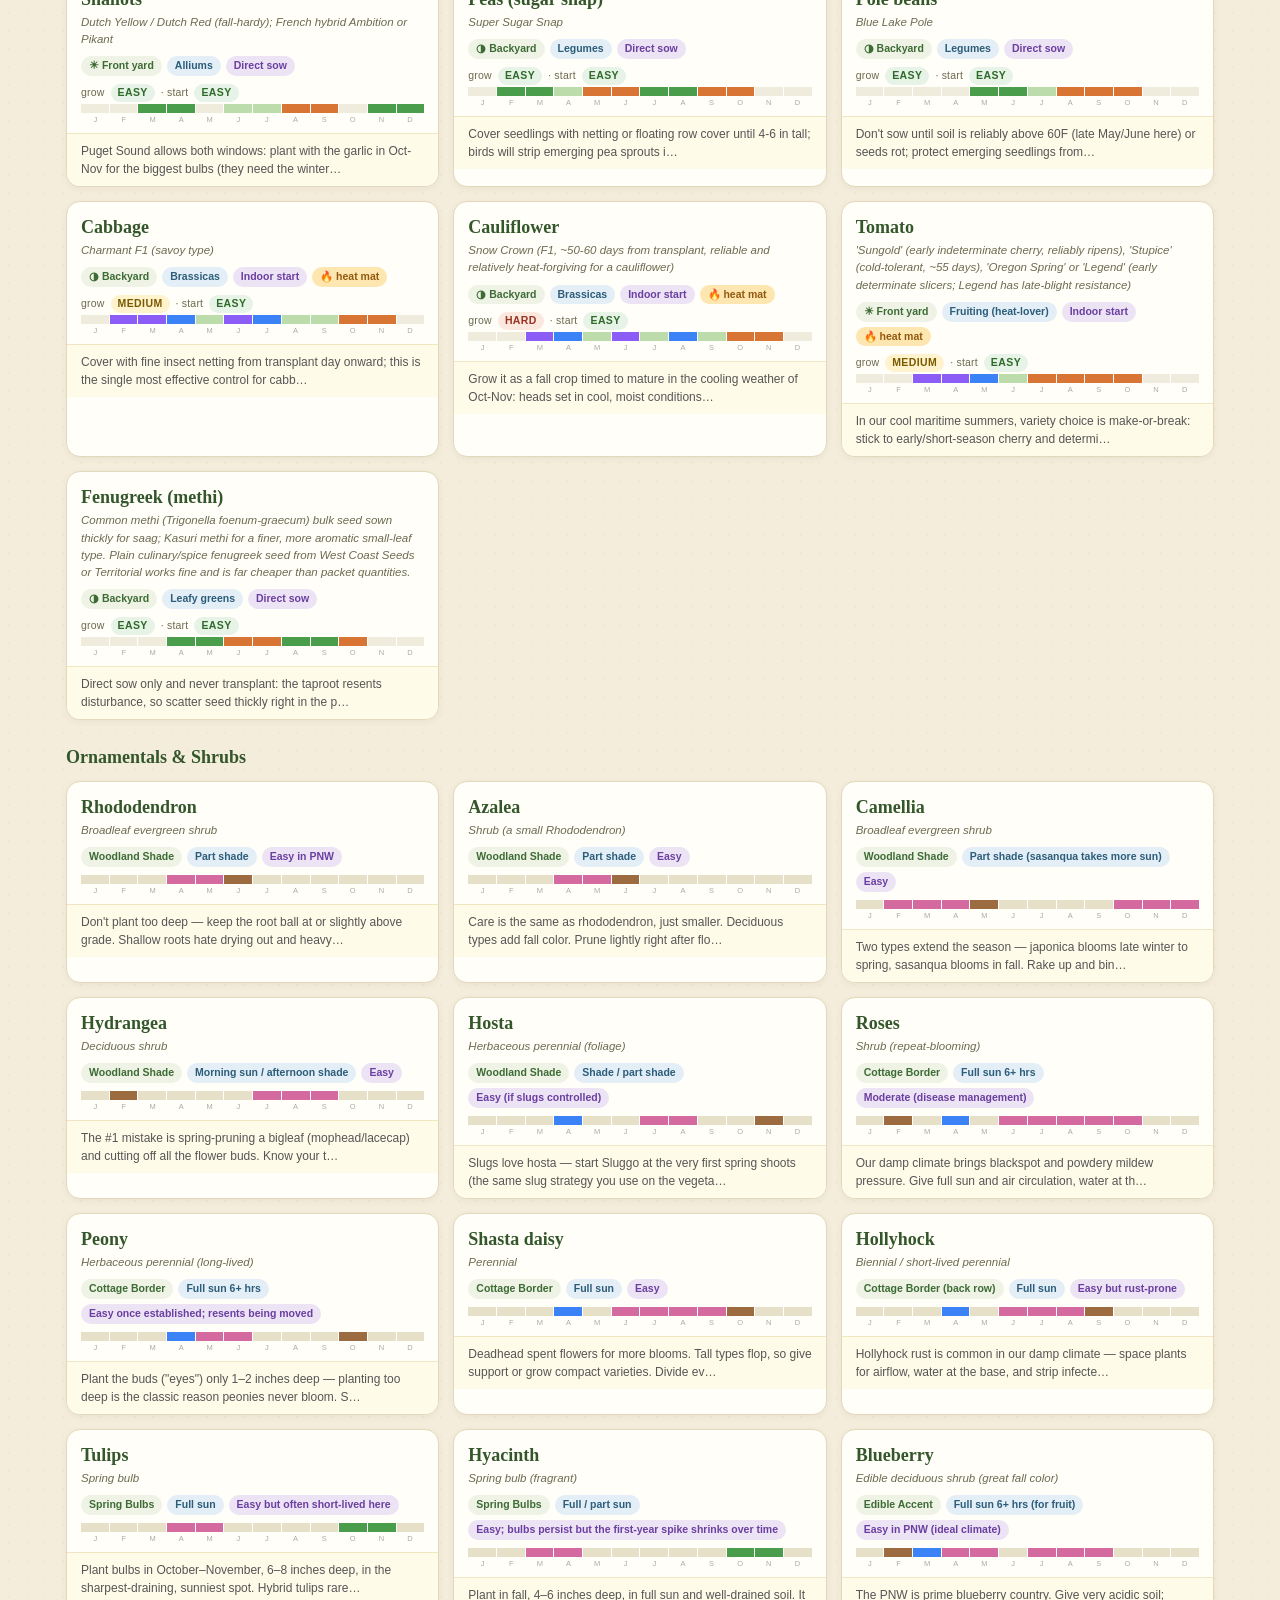
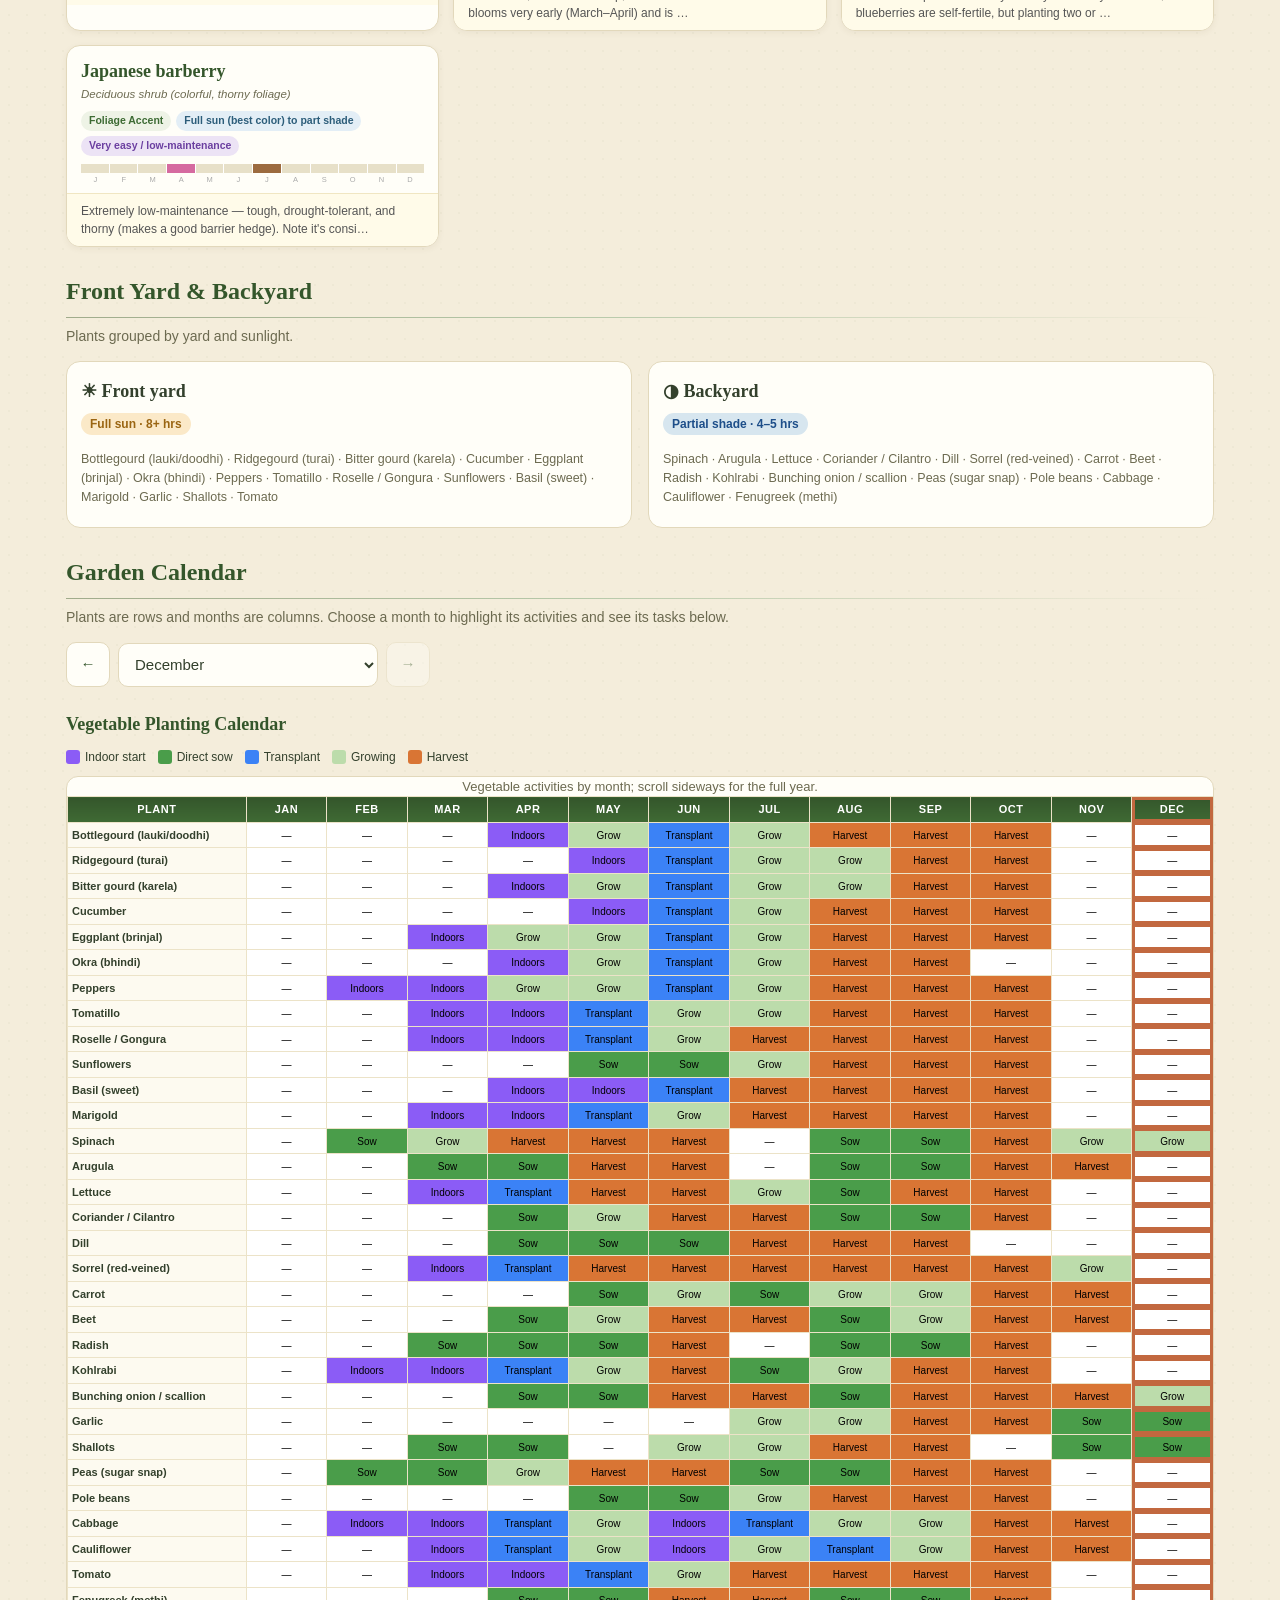
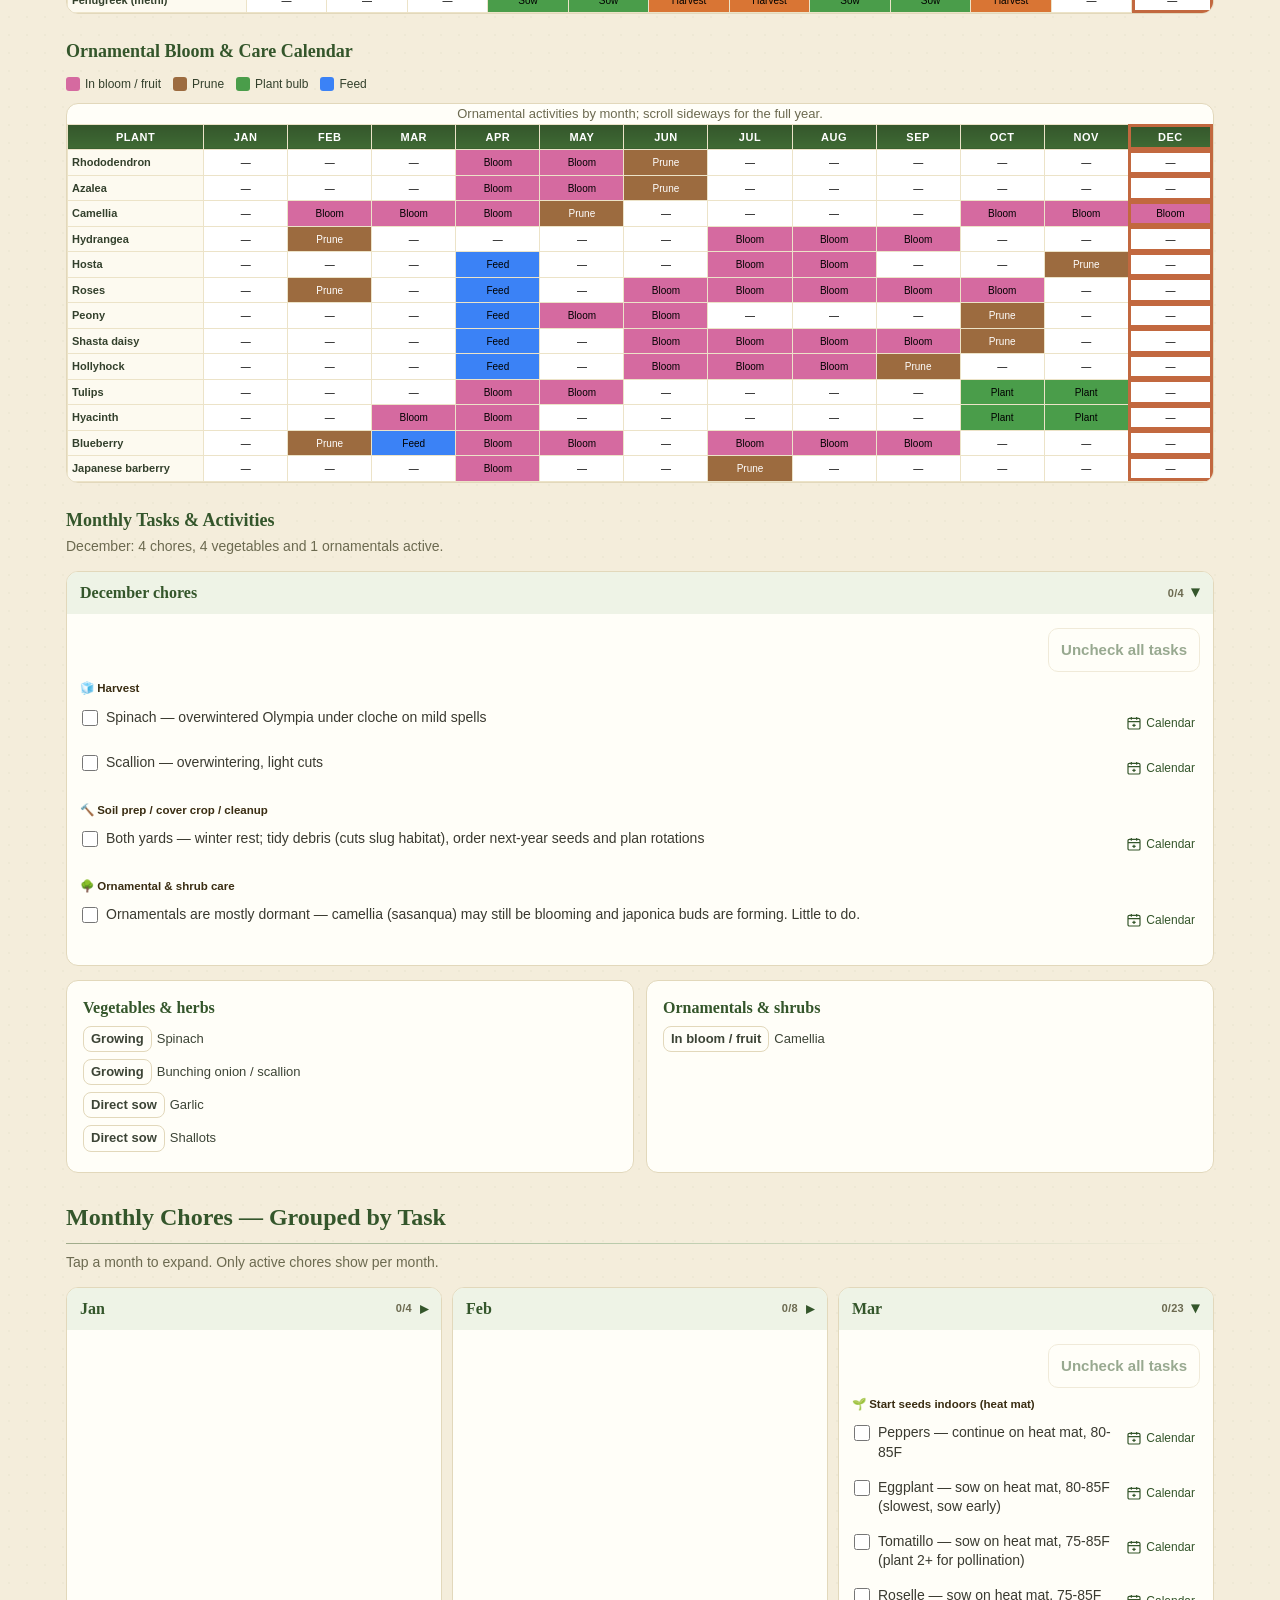
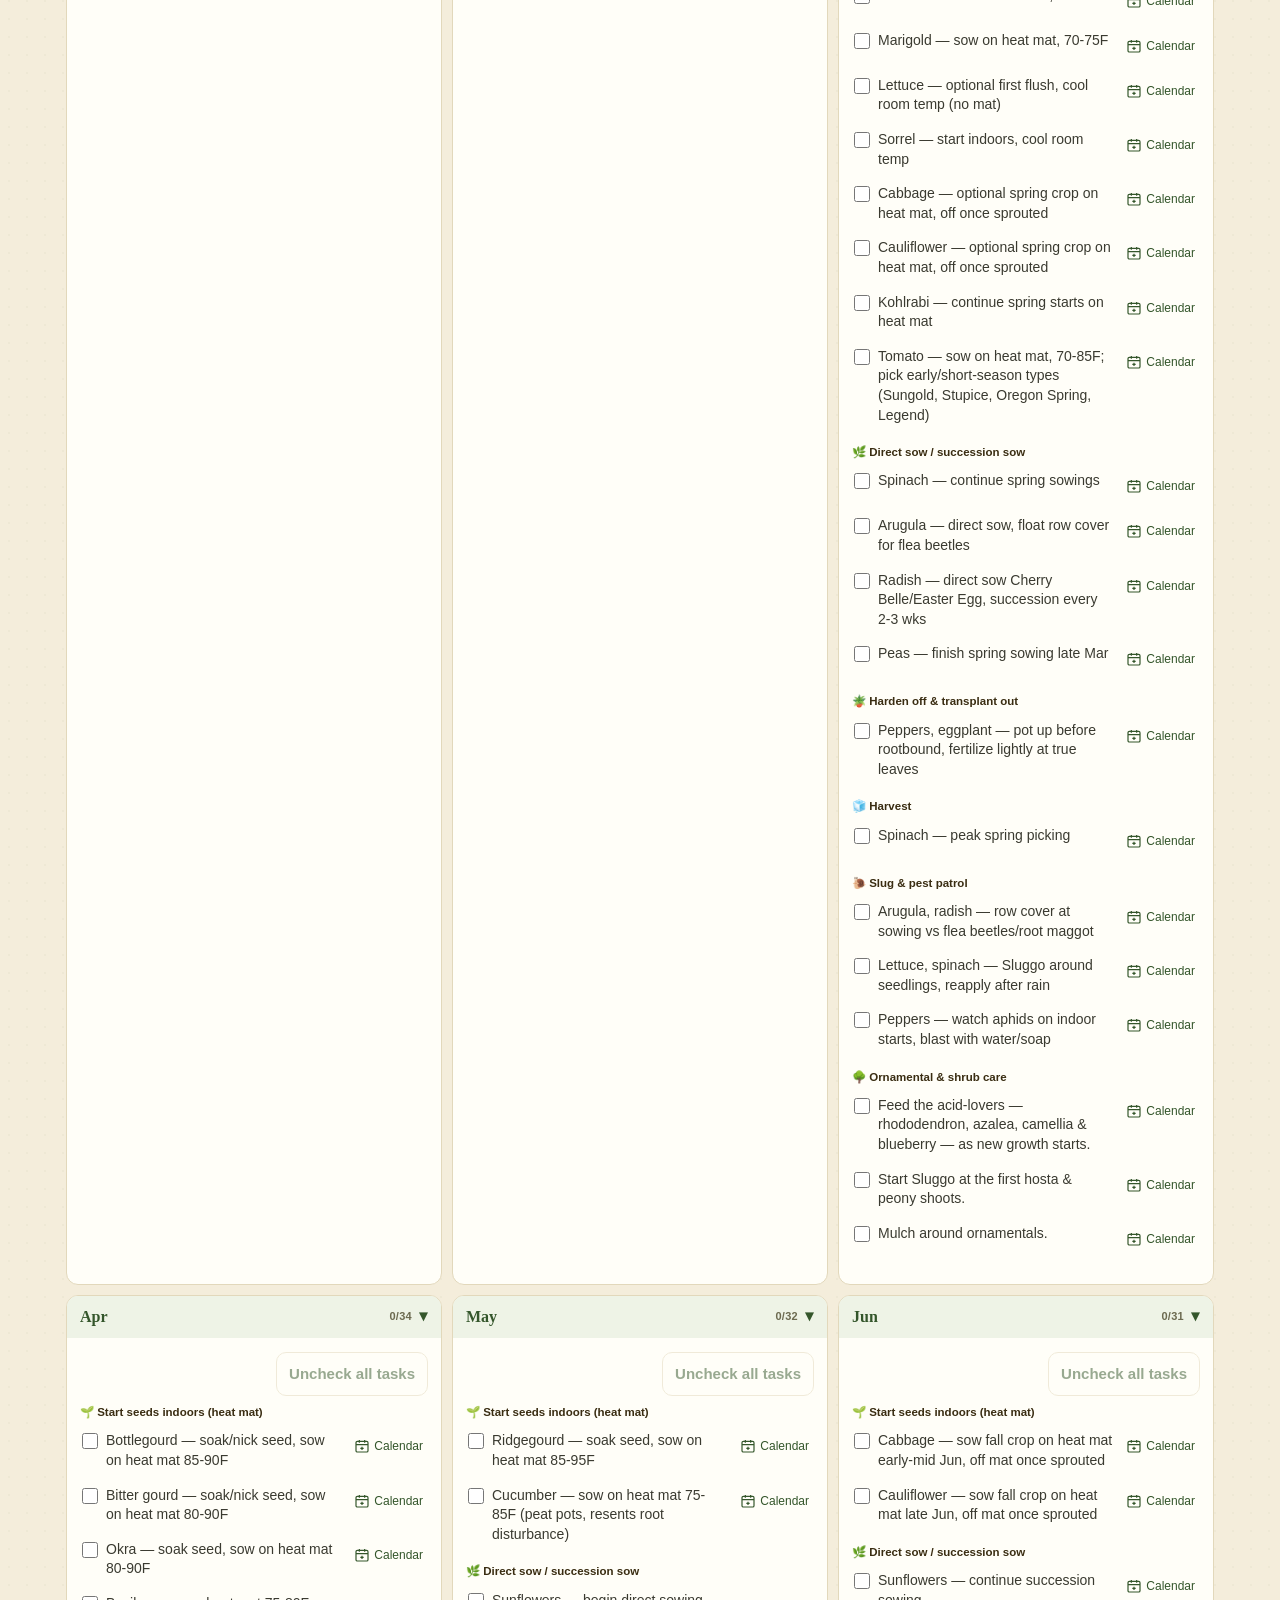
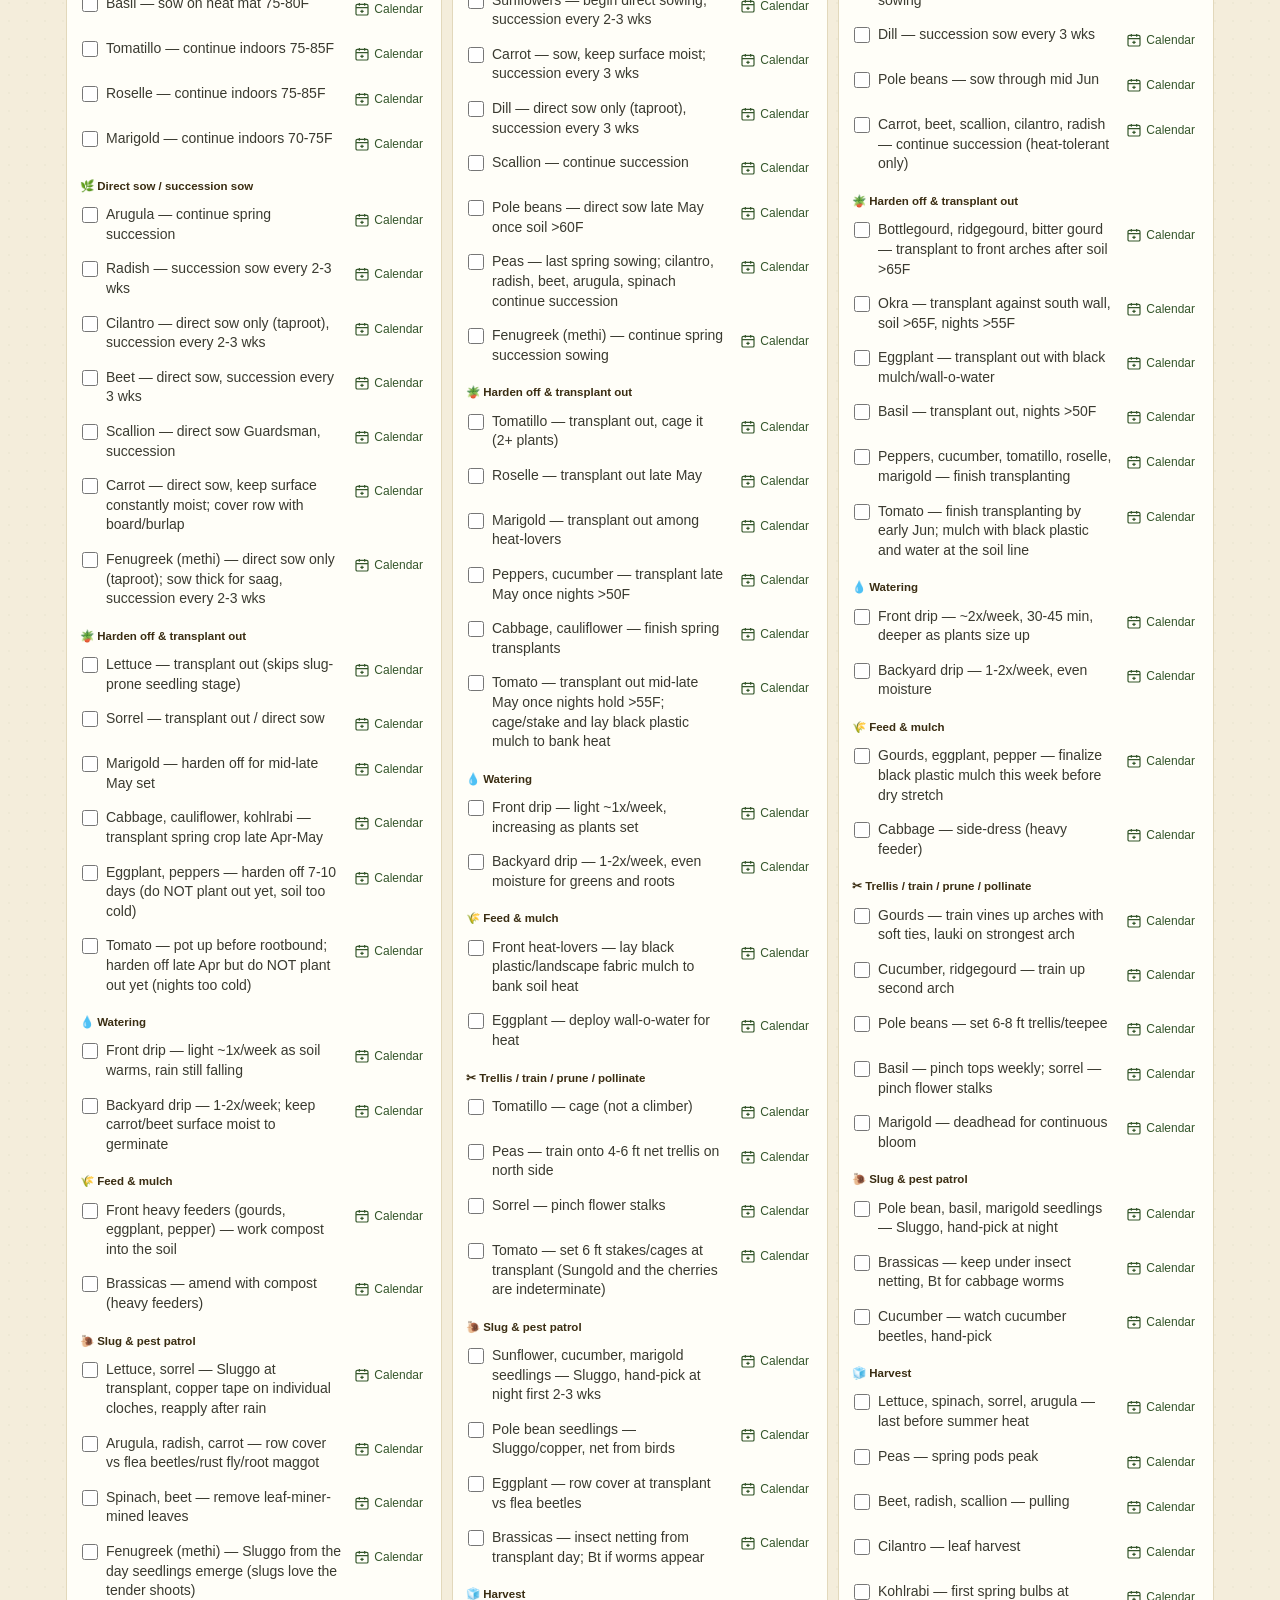
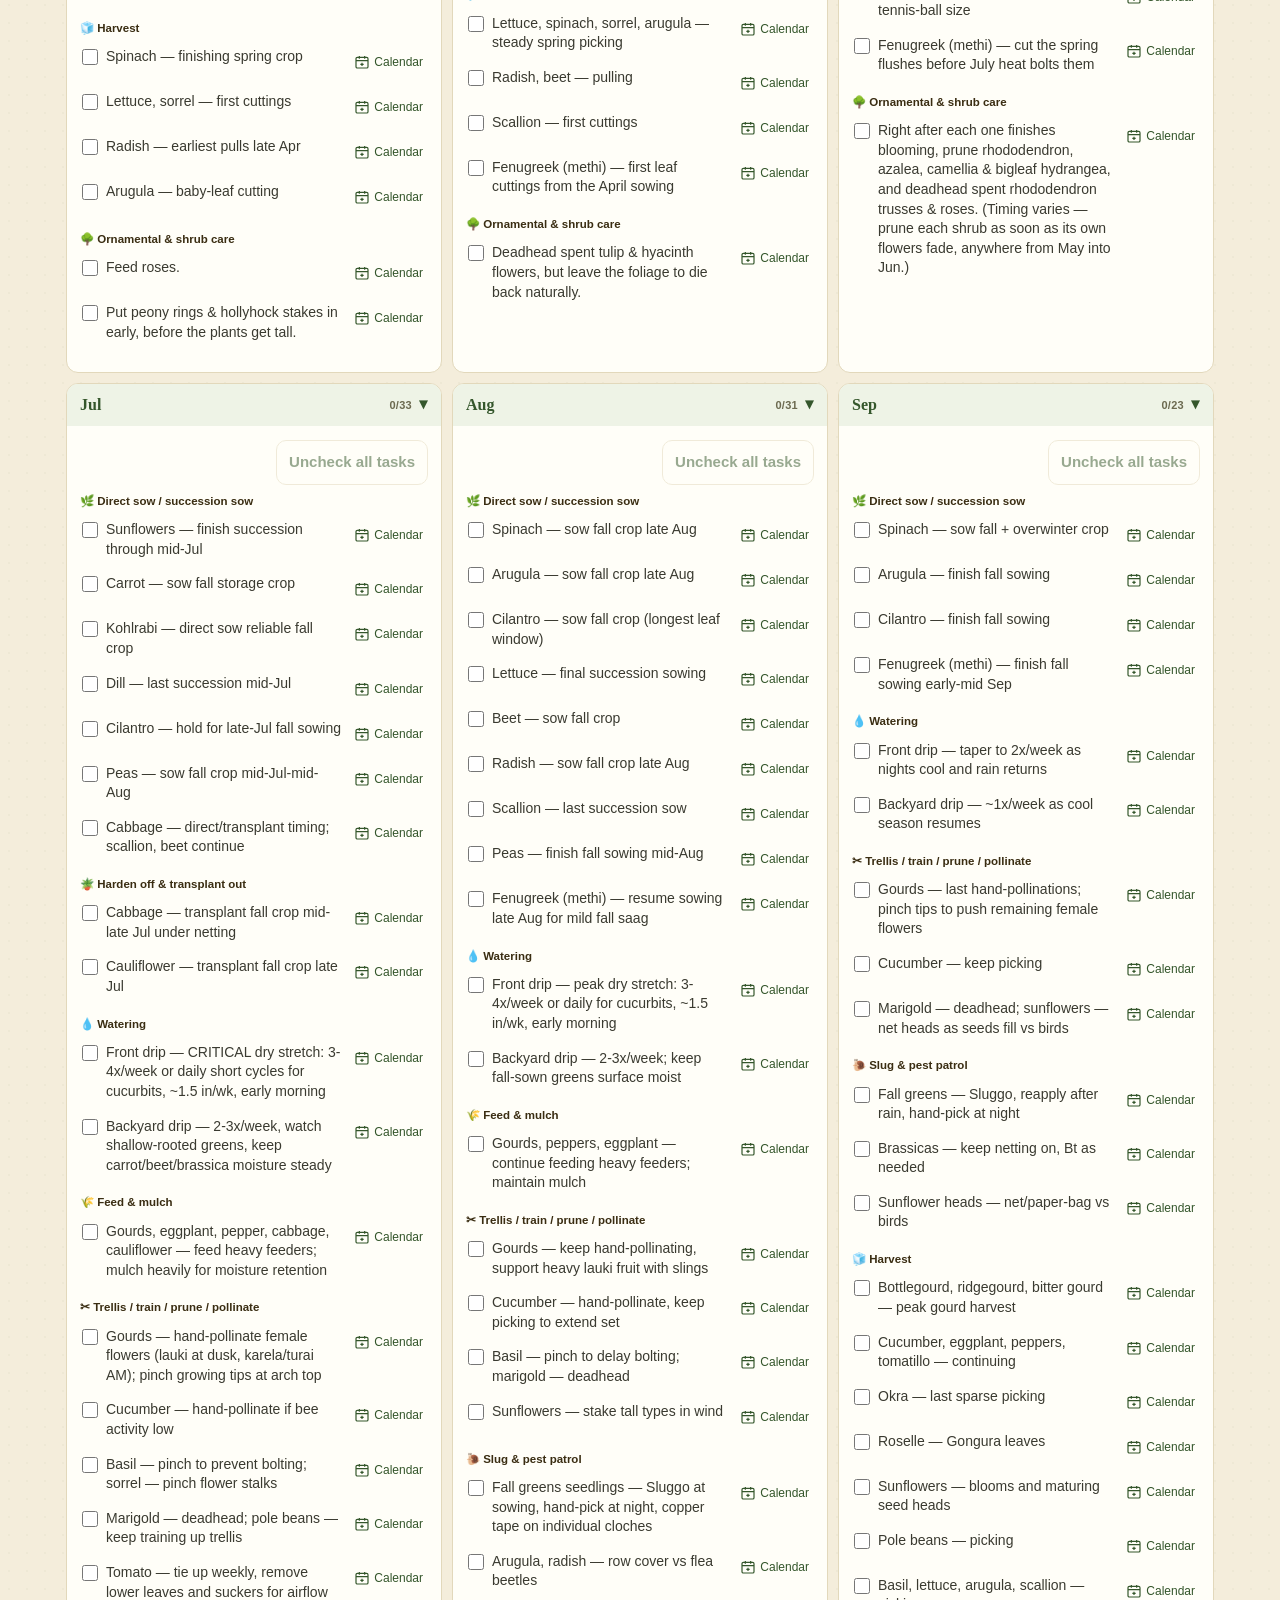
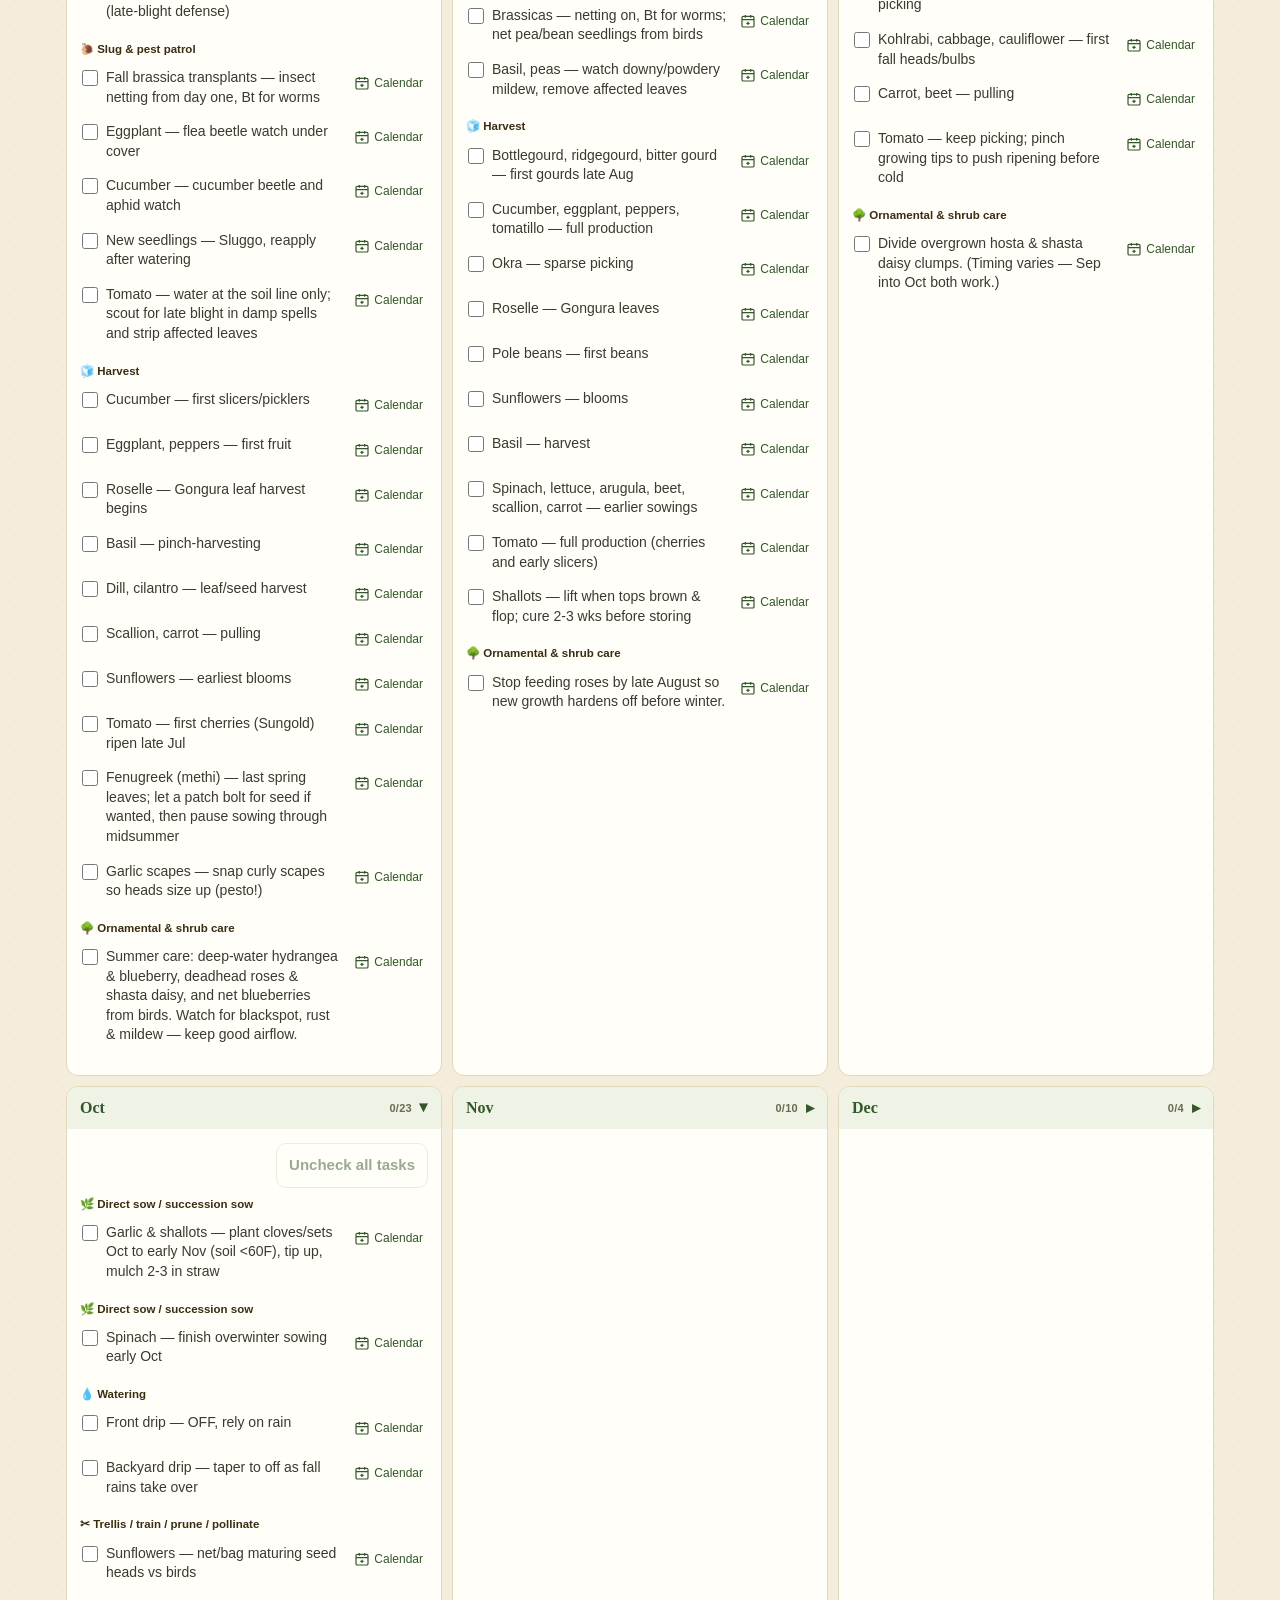
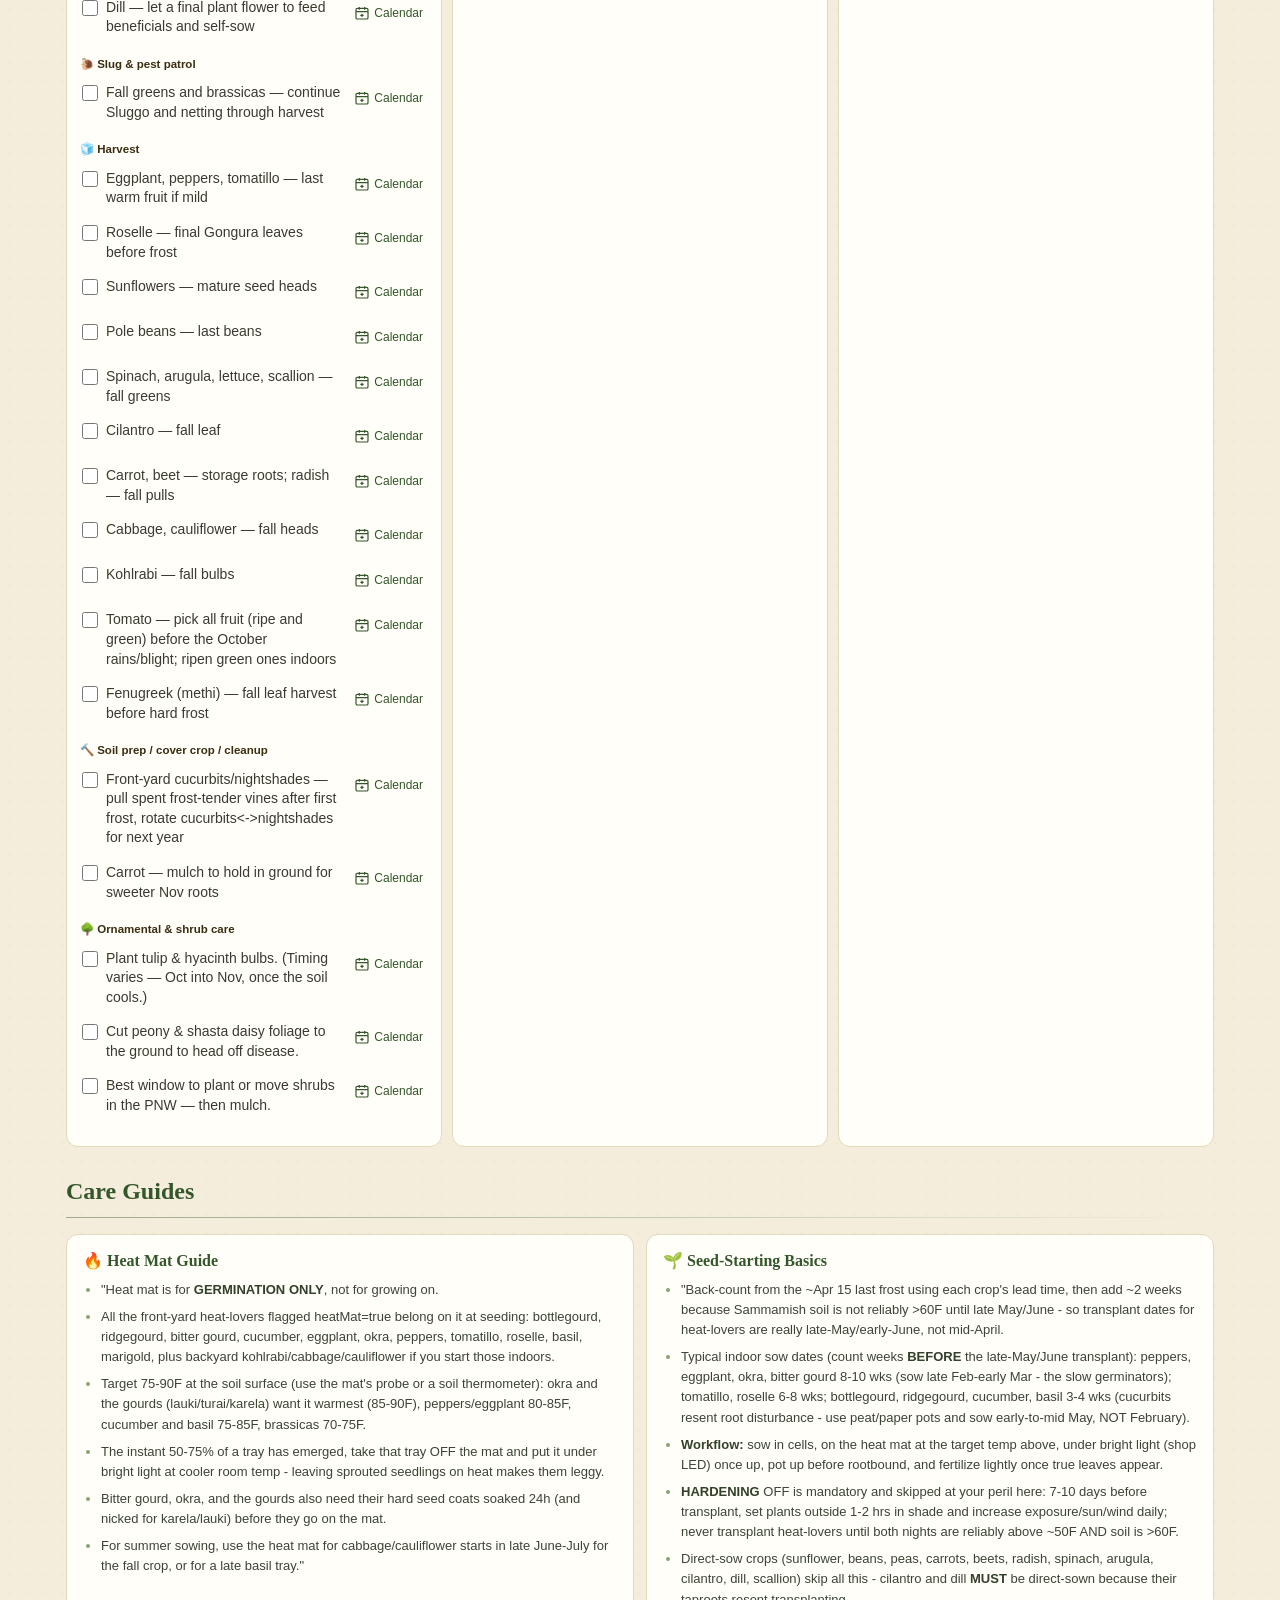
==== commit f7c0f640: "Restore always-visible full-year garden calendars" ====
--- a/static/garden/index.html
+++ b/static/garden/index.html
@@ -141,7 +141,6 @@
 .cal td.cell{font-size:10px;color:#000;min-width:66px}
 .cal td.cell.dark{color:#fff}
 .annual{margin-top:22px}
-.annual>summary{cursor:pointer;padding:12px 0;font-weight:700;min-height:44px}
 .month-controls{display:flex;gap:8px;align-items:center;flex-wrap:nowrap;margin-bottom:16px}
 .month-controls select{flex:1;min-width:0;max-width:260px;padding:10px 12px;border:1px solid var(--line);border-radius:10px;background:var(--card);color:var(--ink);font:inherit;min-height:44px}
 .month-controls button,.calendar-action{border:1px solid var(--line);border-radius:10px;background:var(--card);color:var(--green-d);font:inherit;font-weight:600;padding:10px 12px;min-height:44px;cursor:pointer}
@@ -348,18 +347,13 @@
   </section>
 
   <section id="calendar"><h2 class="sec">Garden Calendar</h2>
-    <div class="sub">Choose a month to see its chores and plant activities. Add any chore to your calendar on a date you choose.</div>
+    <div class="sub">Plants are rows and months are columns. Choose a month to highlight its activities and see its tasks below.</div>
     <div class="month-controls">
       <button id="month-prev" type="button" aria-label="Previous month">&#8592;</button>
       <select id="agenda-month" aria-label="Calendar month"></select>
       <button id="month-next" type="button" aria-label="Next month">&#8594;</button>
     </div>
-    <p id="agenda-summary" class="sub" role="status"></p>
-    <div id="monthly-agenda">
-      <div id="agenda-tasks"></div>
-      <div class="agenda-plants" id="agenda-plants"></div>
-    </div>
-    <details class="annual"><summary>Full year planting &amp; ornamental calendars</summary>
+    <div class="annual">
     <h3 class="osub">Vegetable Planting Calendar</h3>
     <div class="legend" id="legend"></div>
     <span class="calhint">&#8592; swipe the table sideways to see all months &#8594;</span>
@@ -368,7 +362,13 @@
     <div class="legend" id="ornlegend"></div>
     <span class="calhint">&#8592; swipe the table sideways to see all months &#8594;</span>
     <div class="calwrap"><table class="cal" id="orncaltable"></table></div>
-    </details>
+    </div>
+    <h3 class="osub">Monthly Tasks &amp; Activities</h3>
+    <p id="agenda-summary" class="sub" role="status"></p>
+    <div id="monthly-agenda">
+      <div id="agenda-tasks"></div>
+      <div class="agenda-plants" id="agenda-plants"></div>
+    </div>
   </section>
 
   <section id="chores"><h2 class="sec">Monthly Chores &mdash; Grouped by Task</h2>
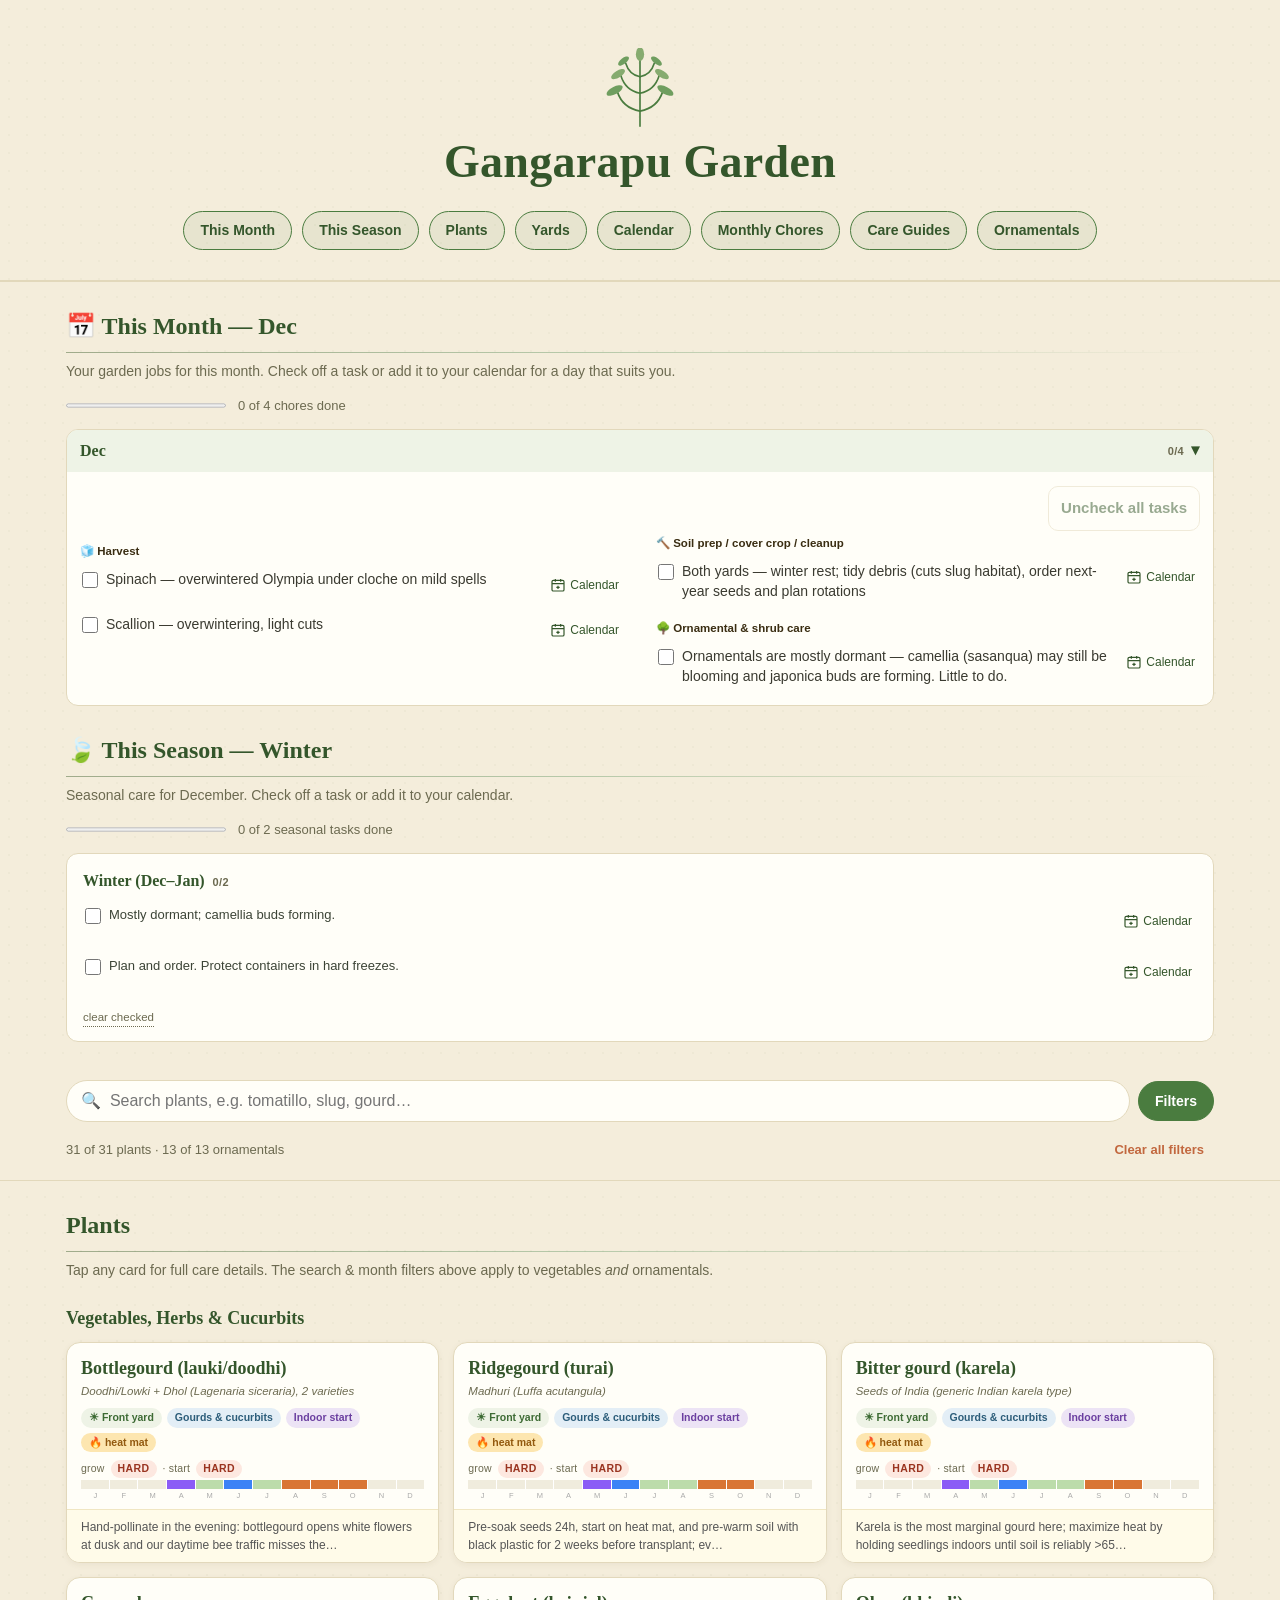
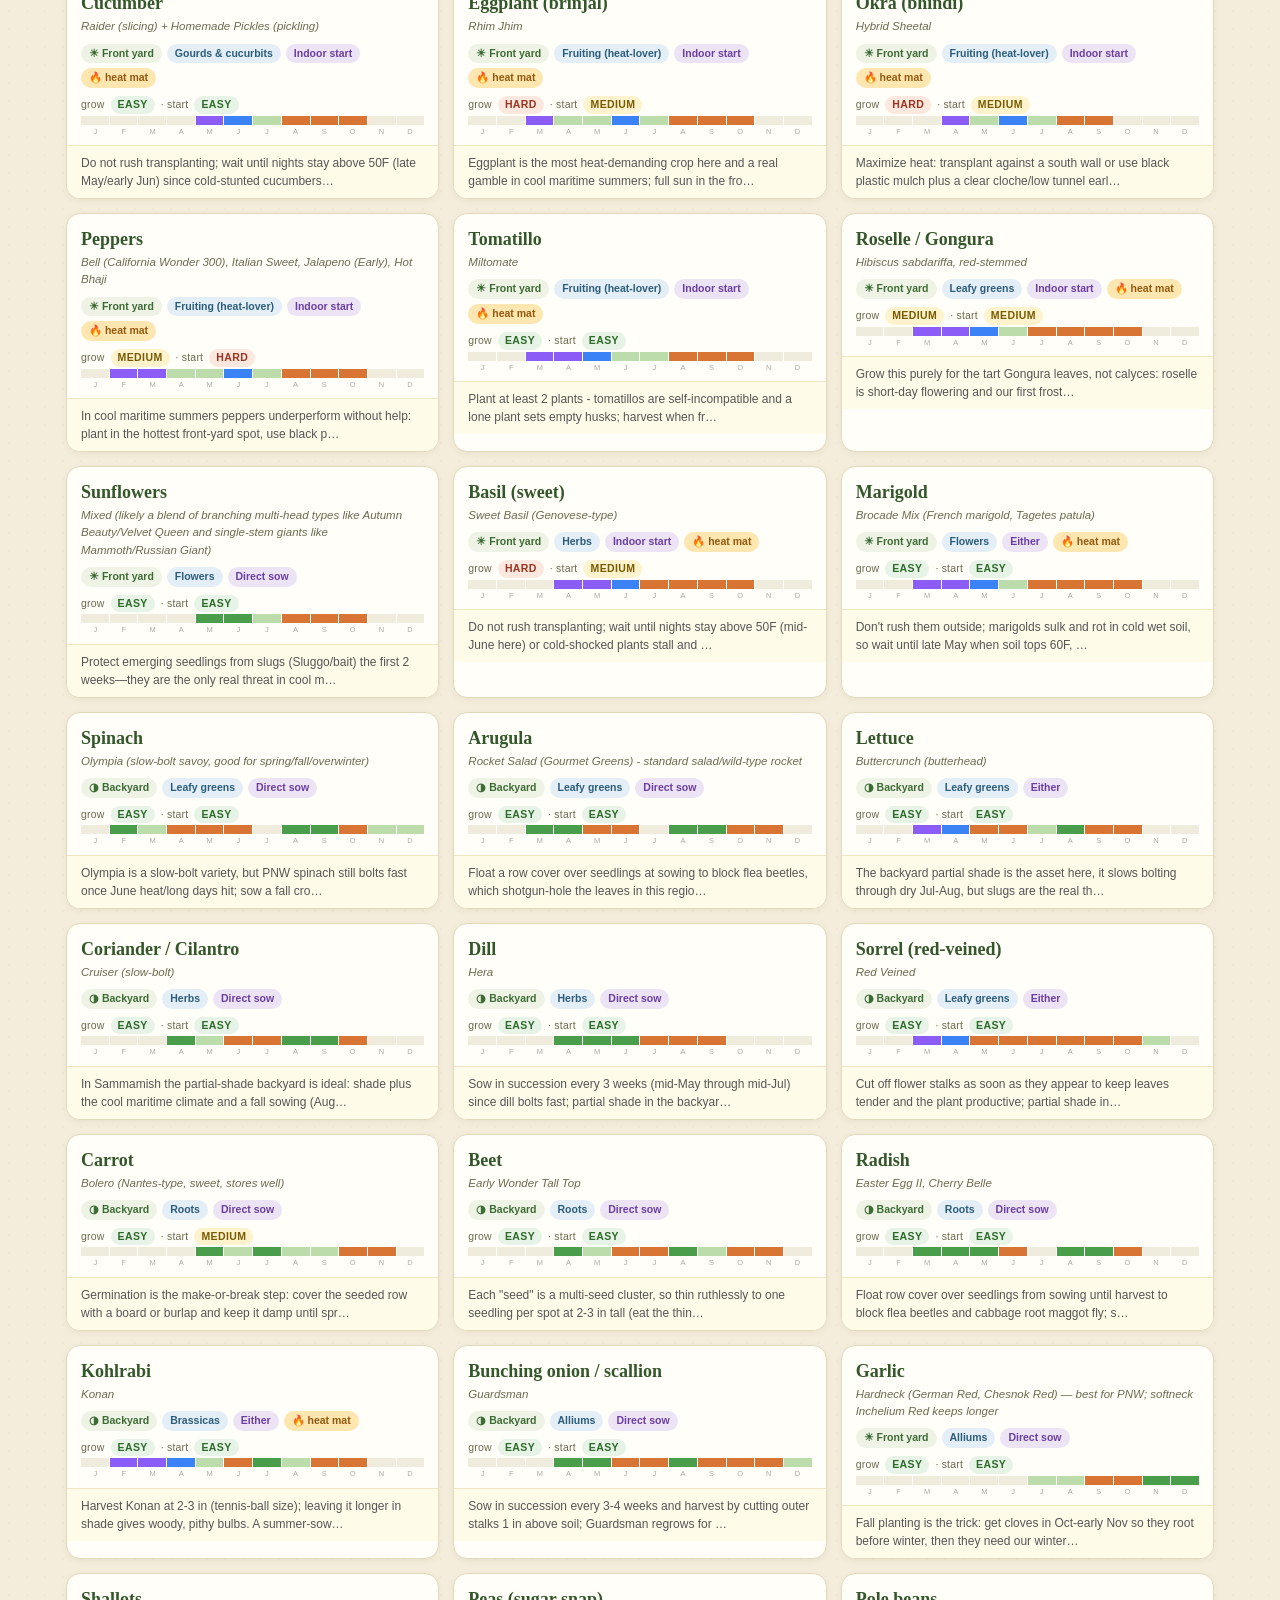
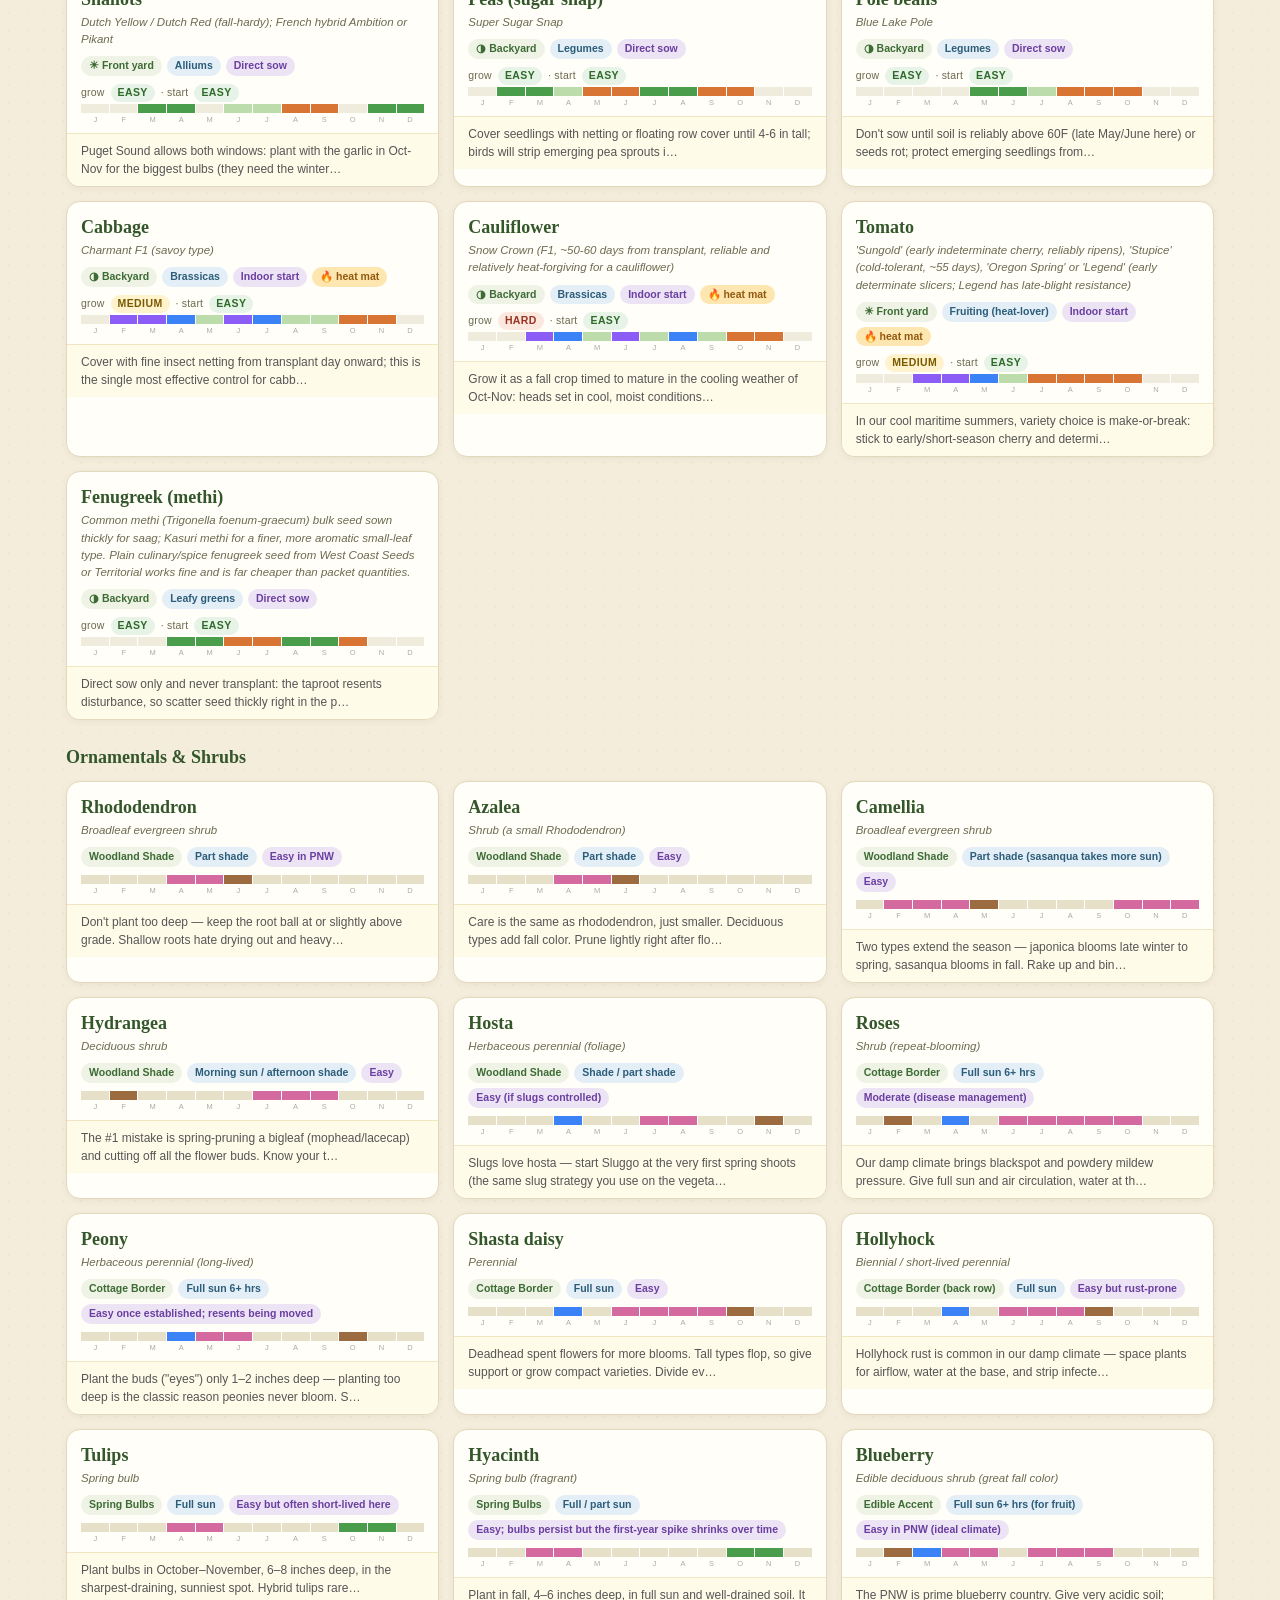
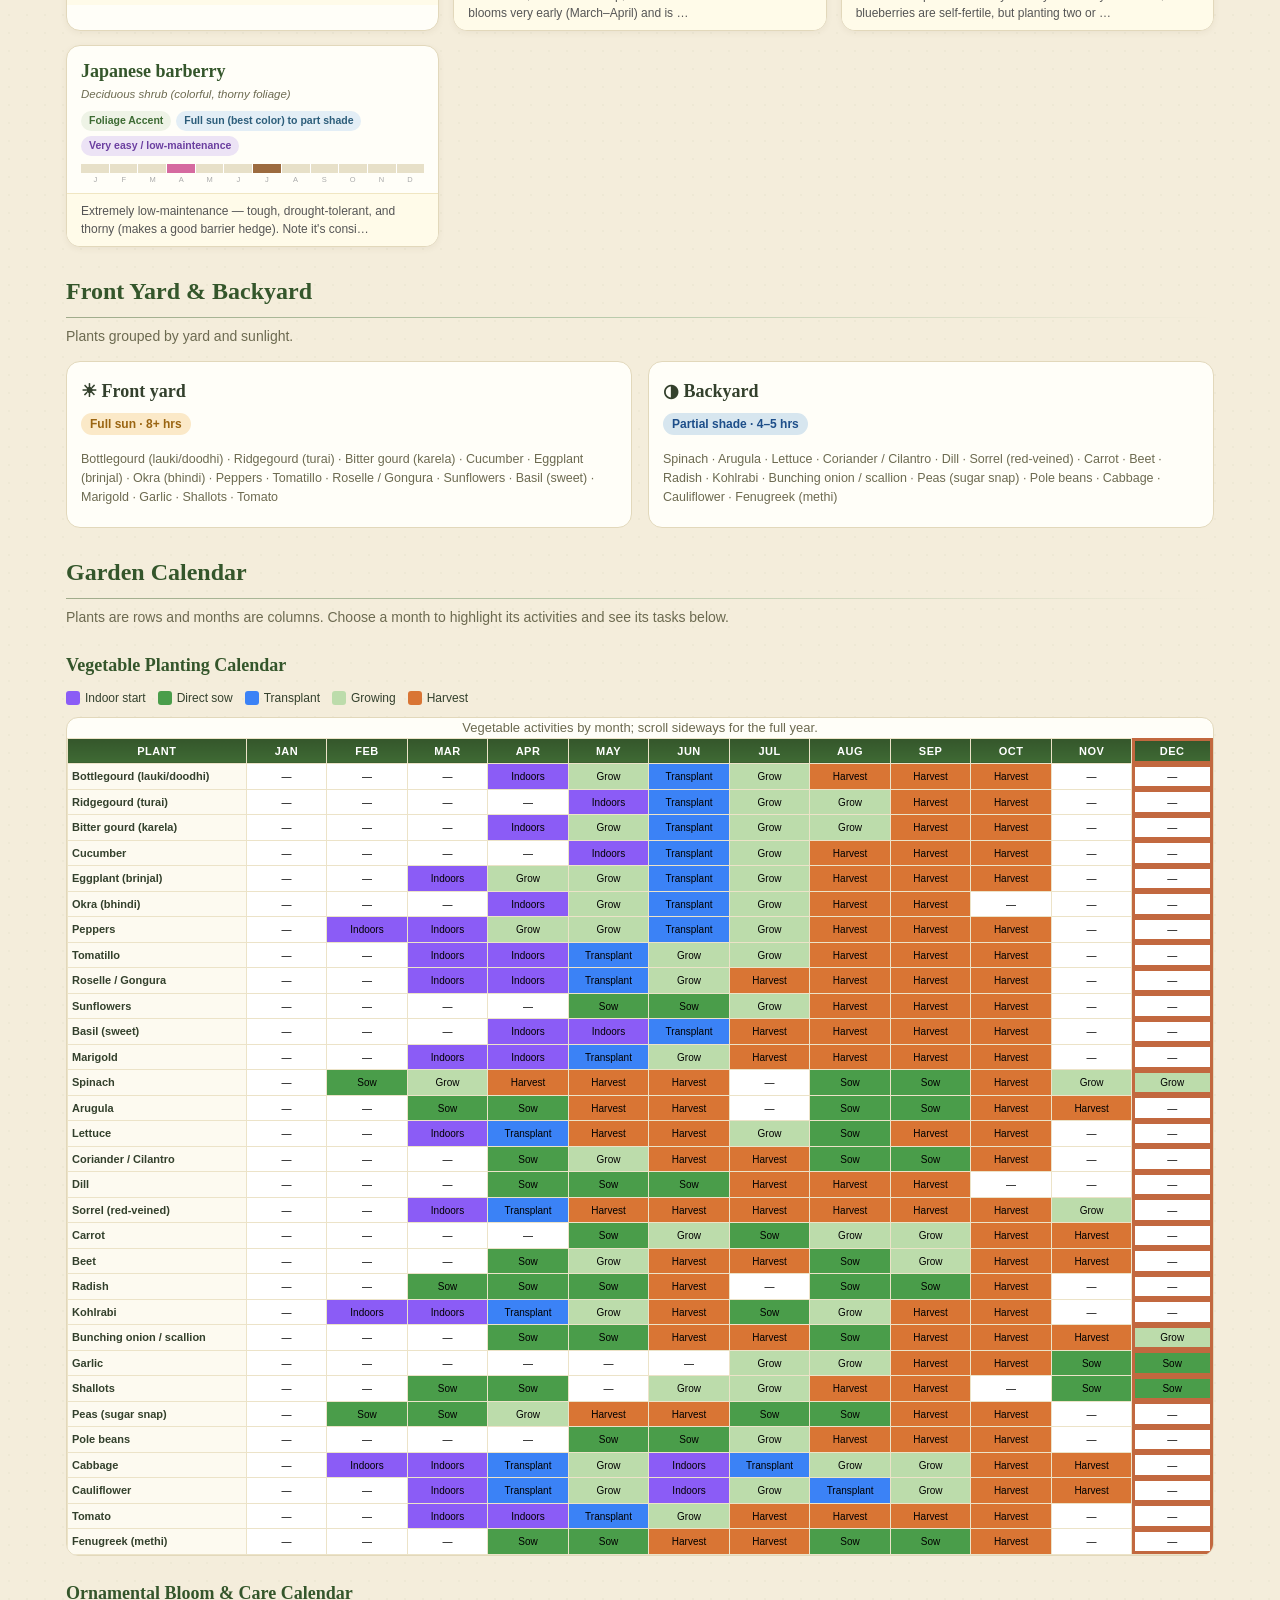
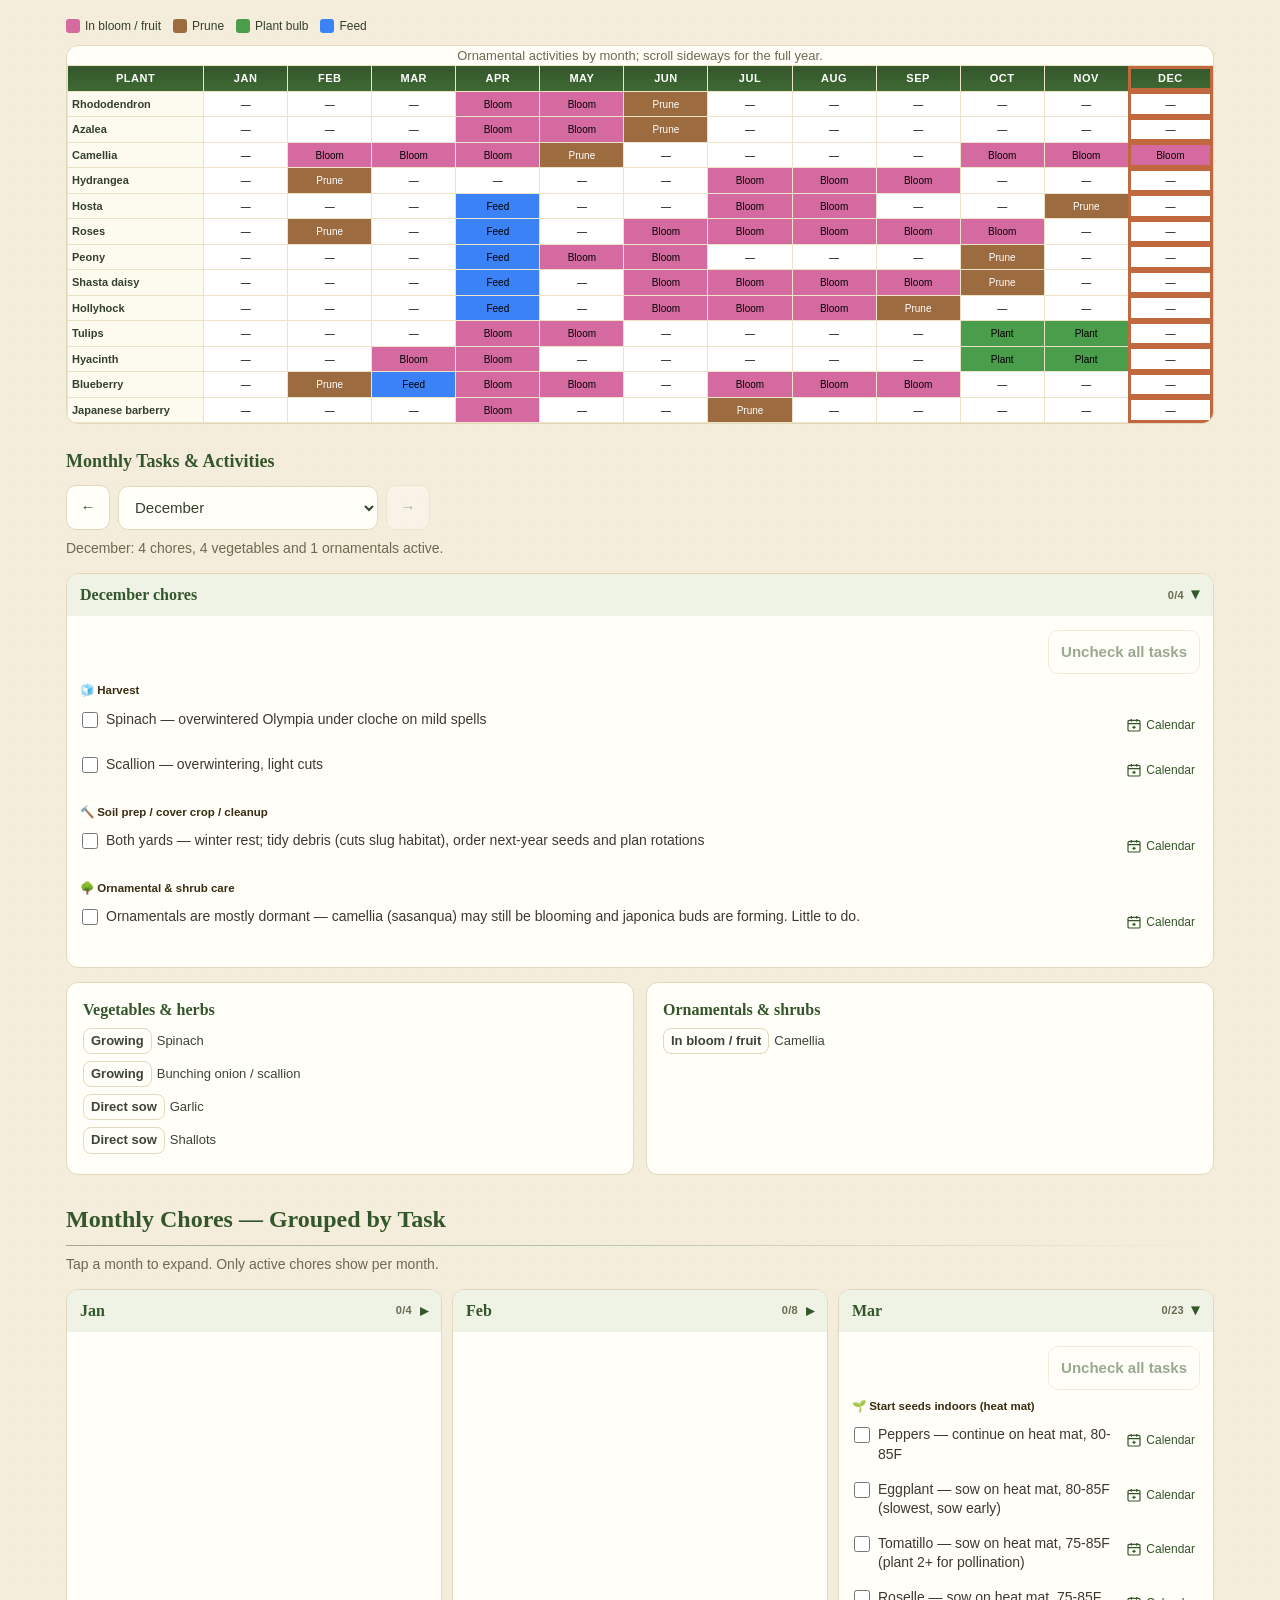
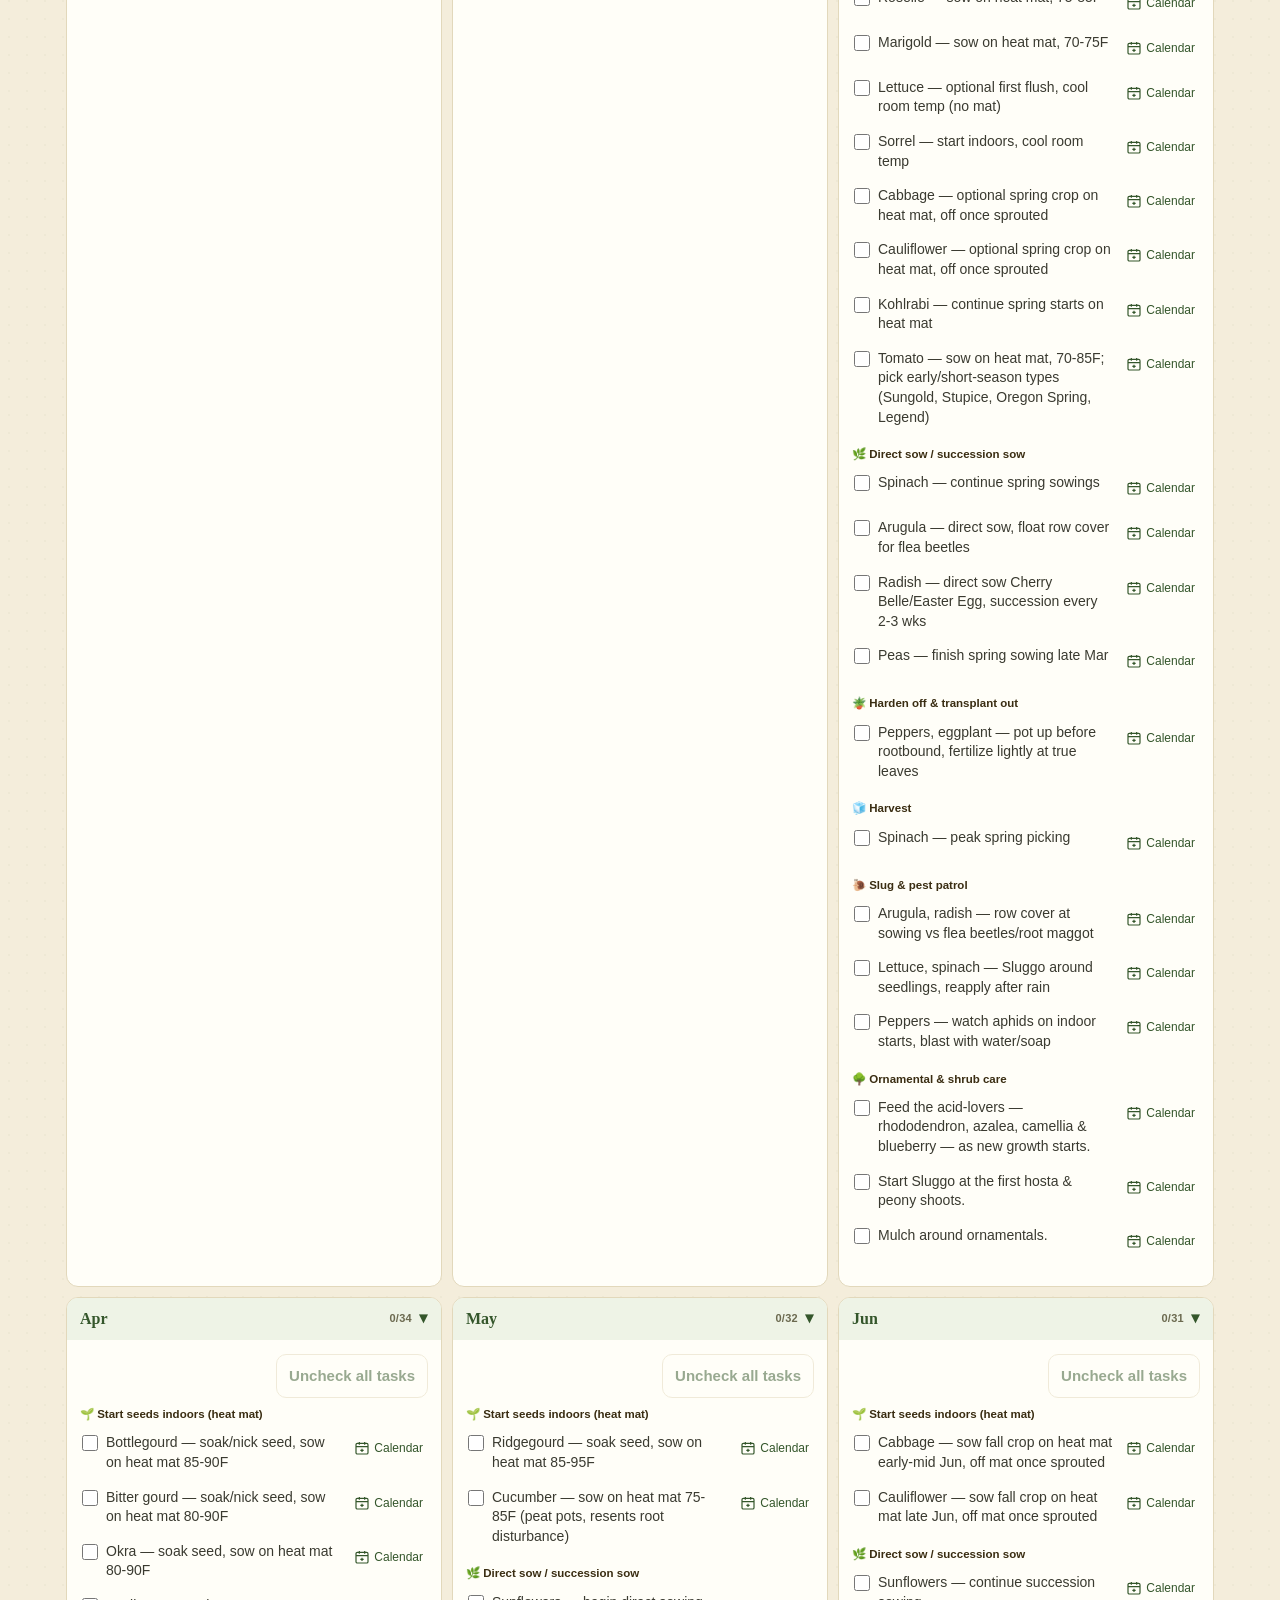
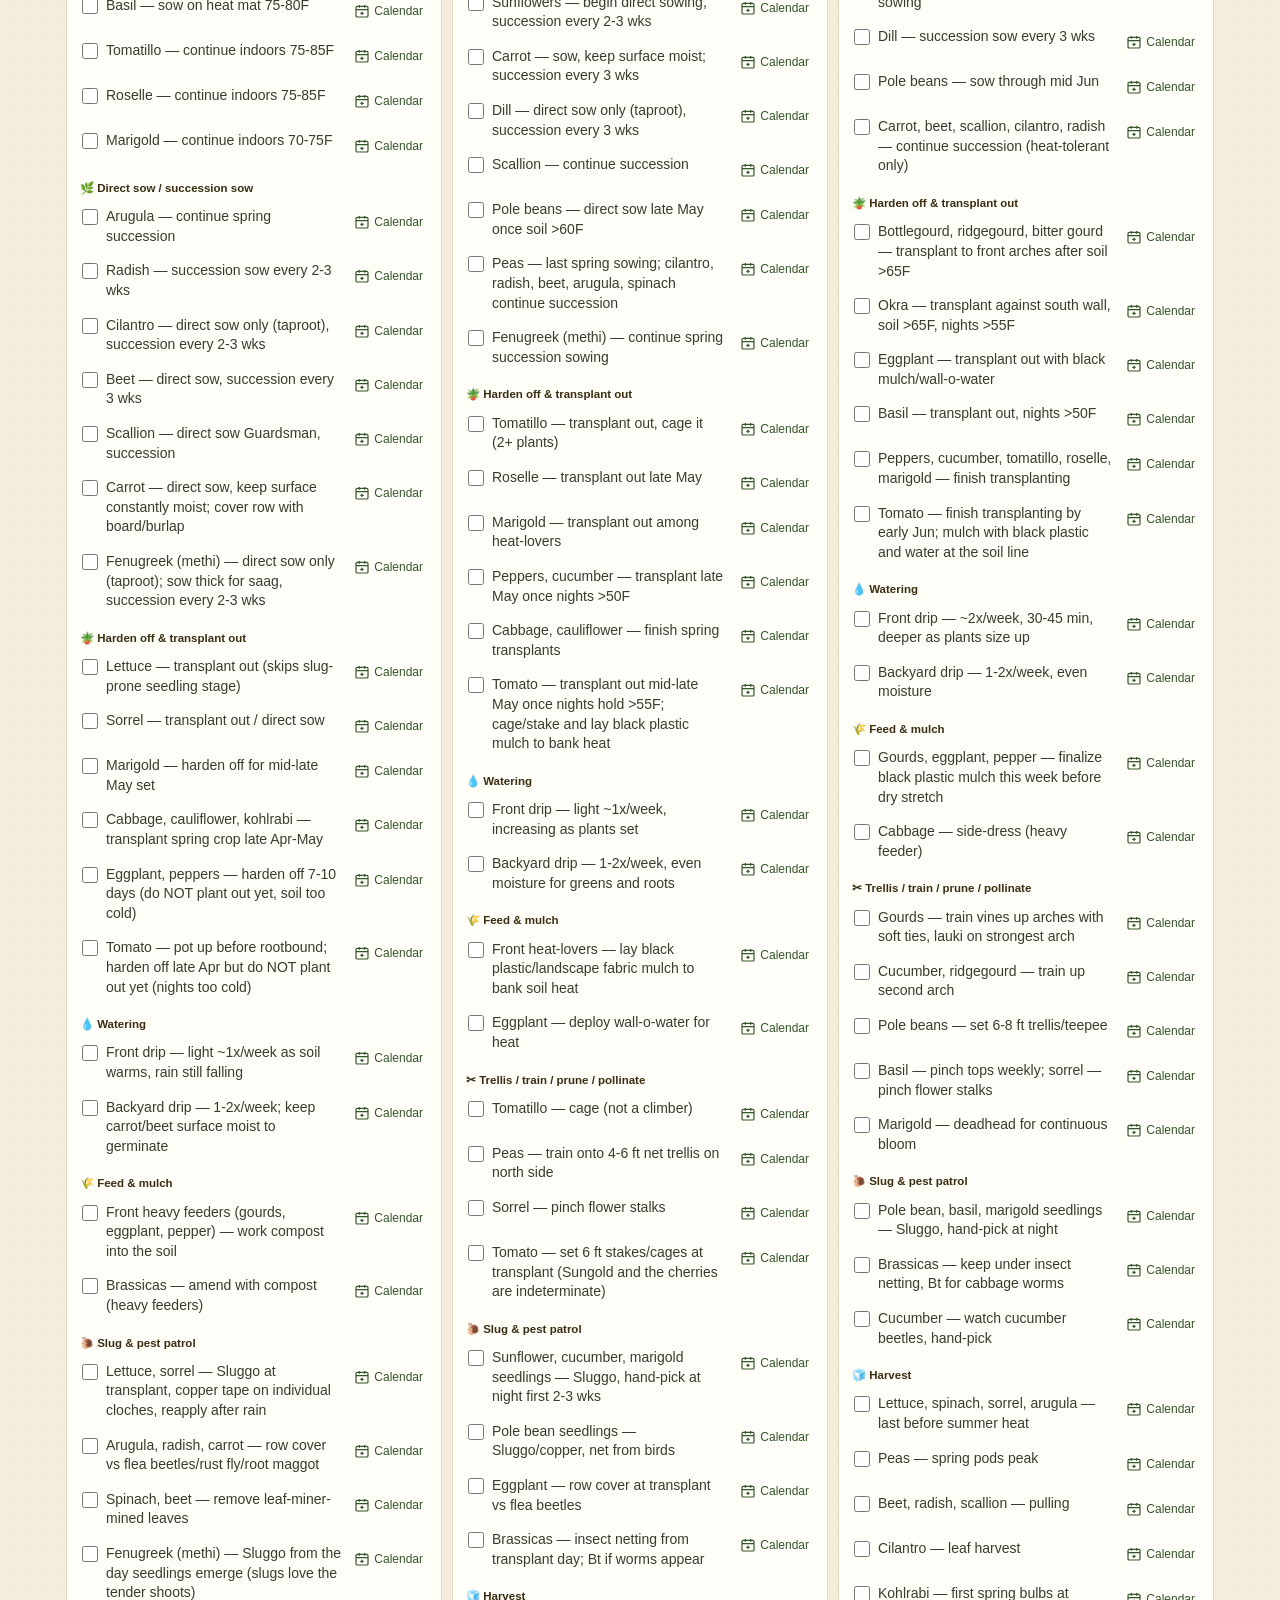
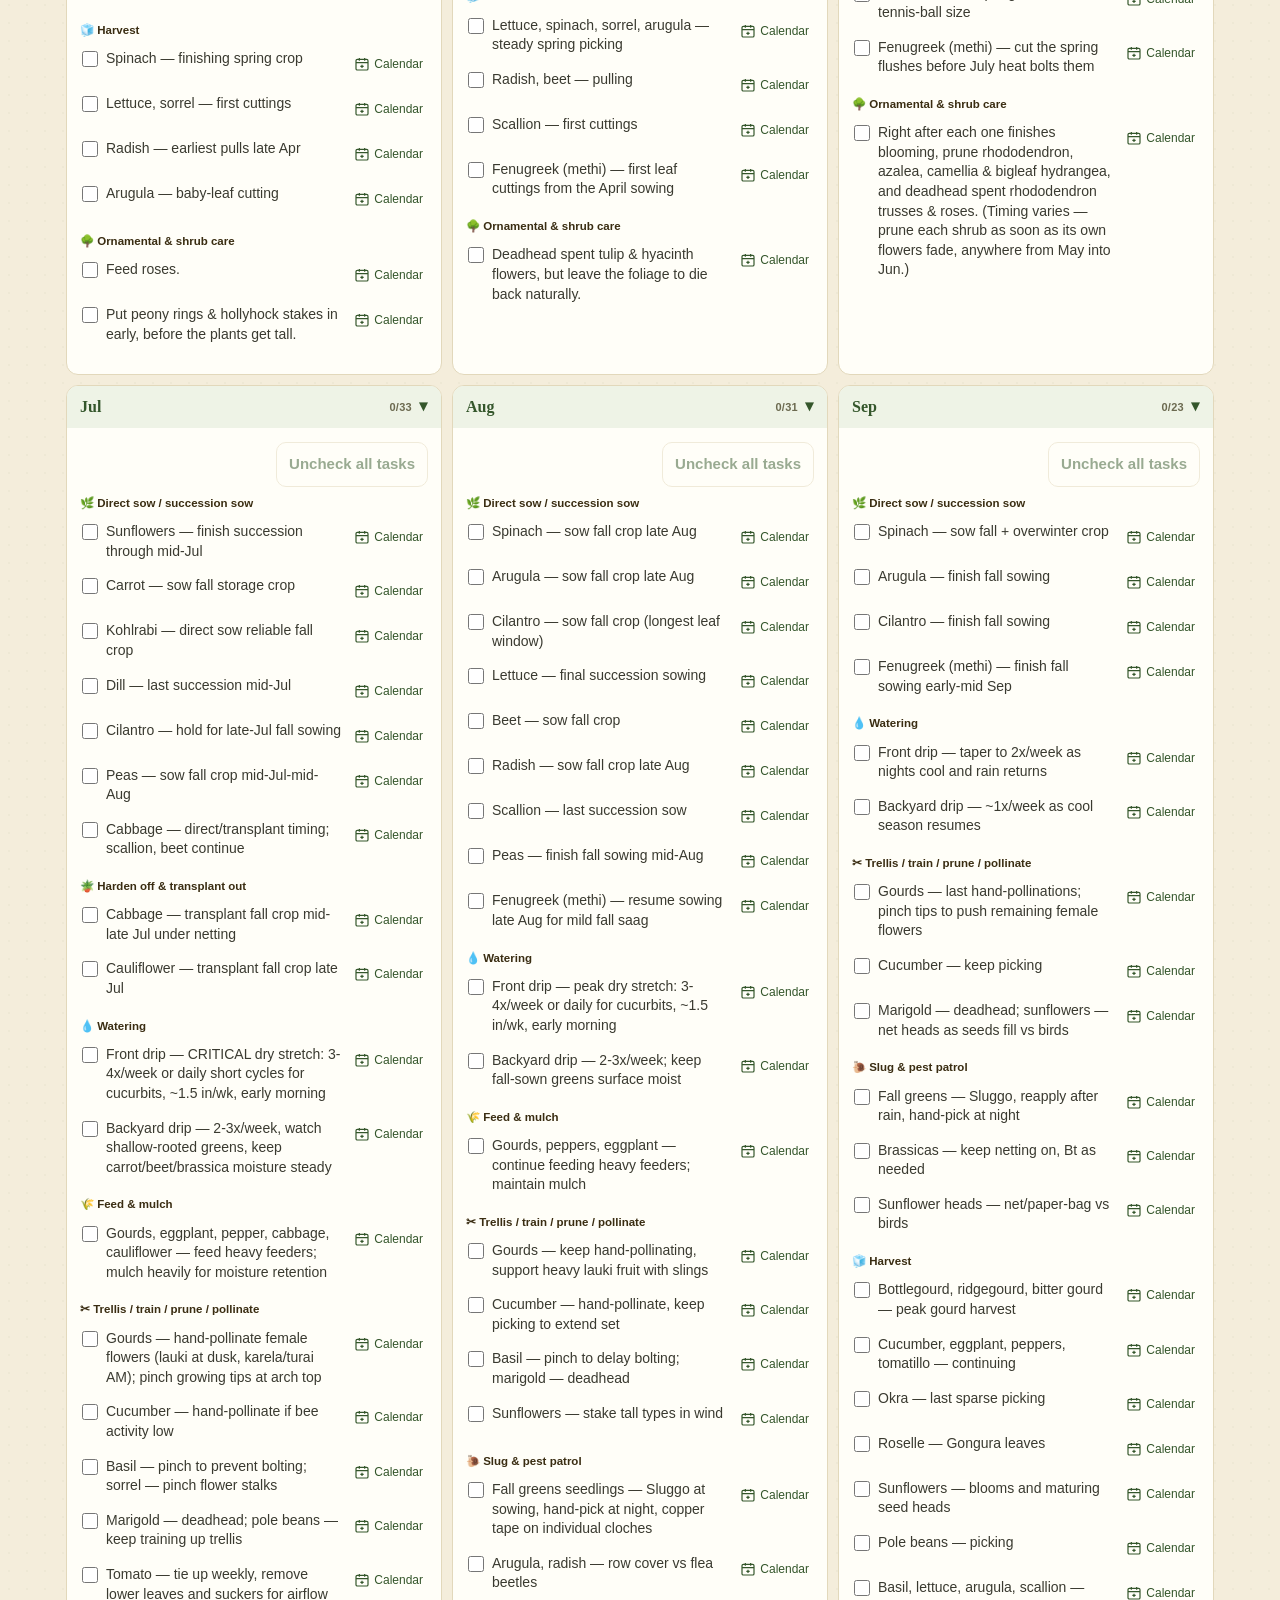
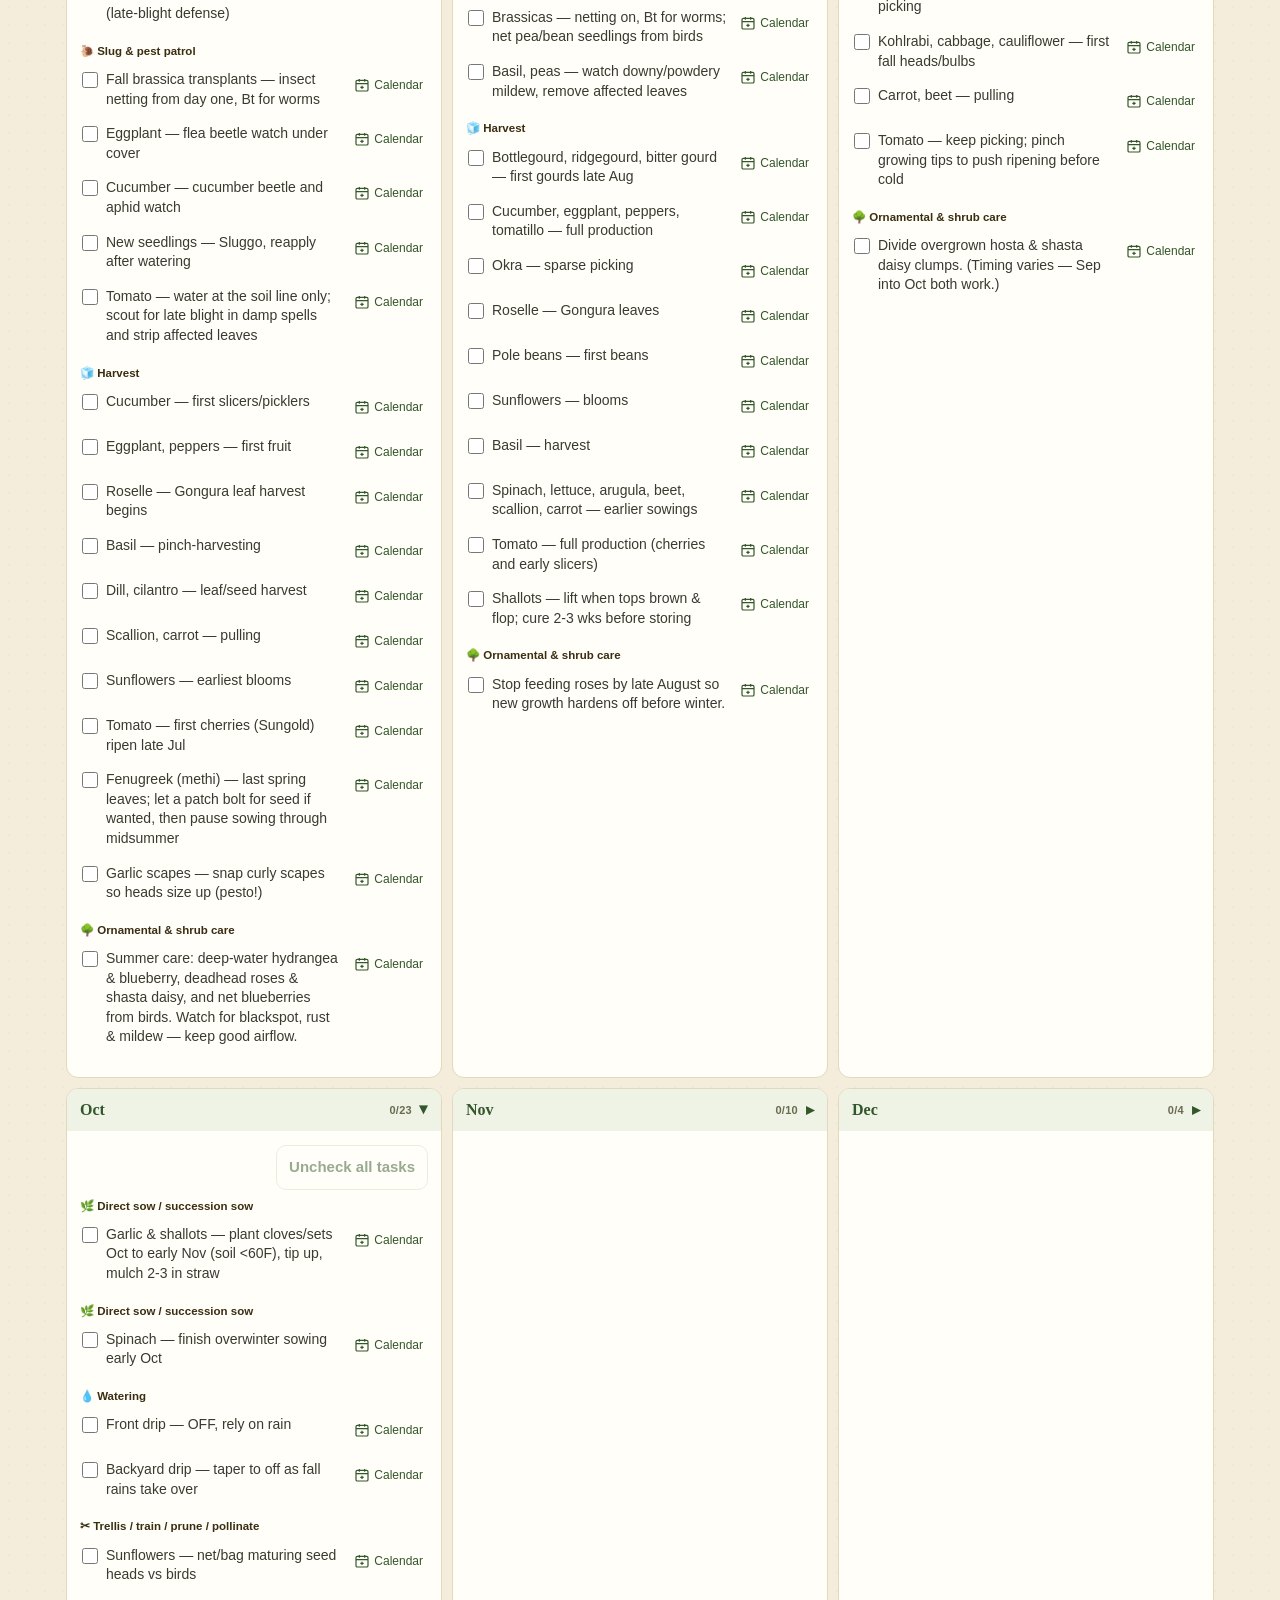
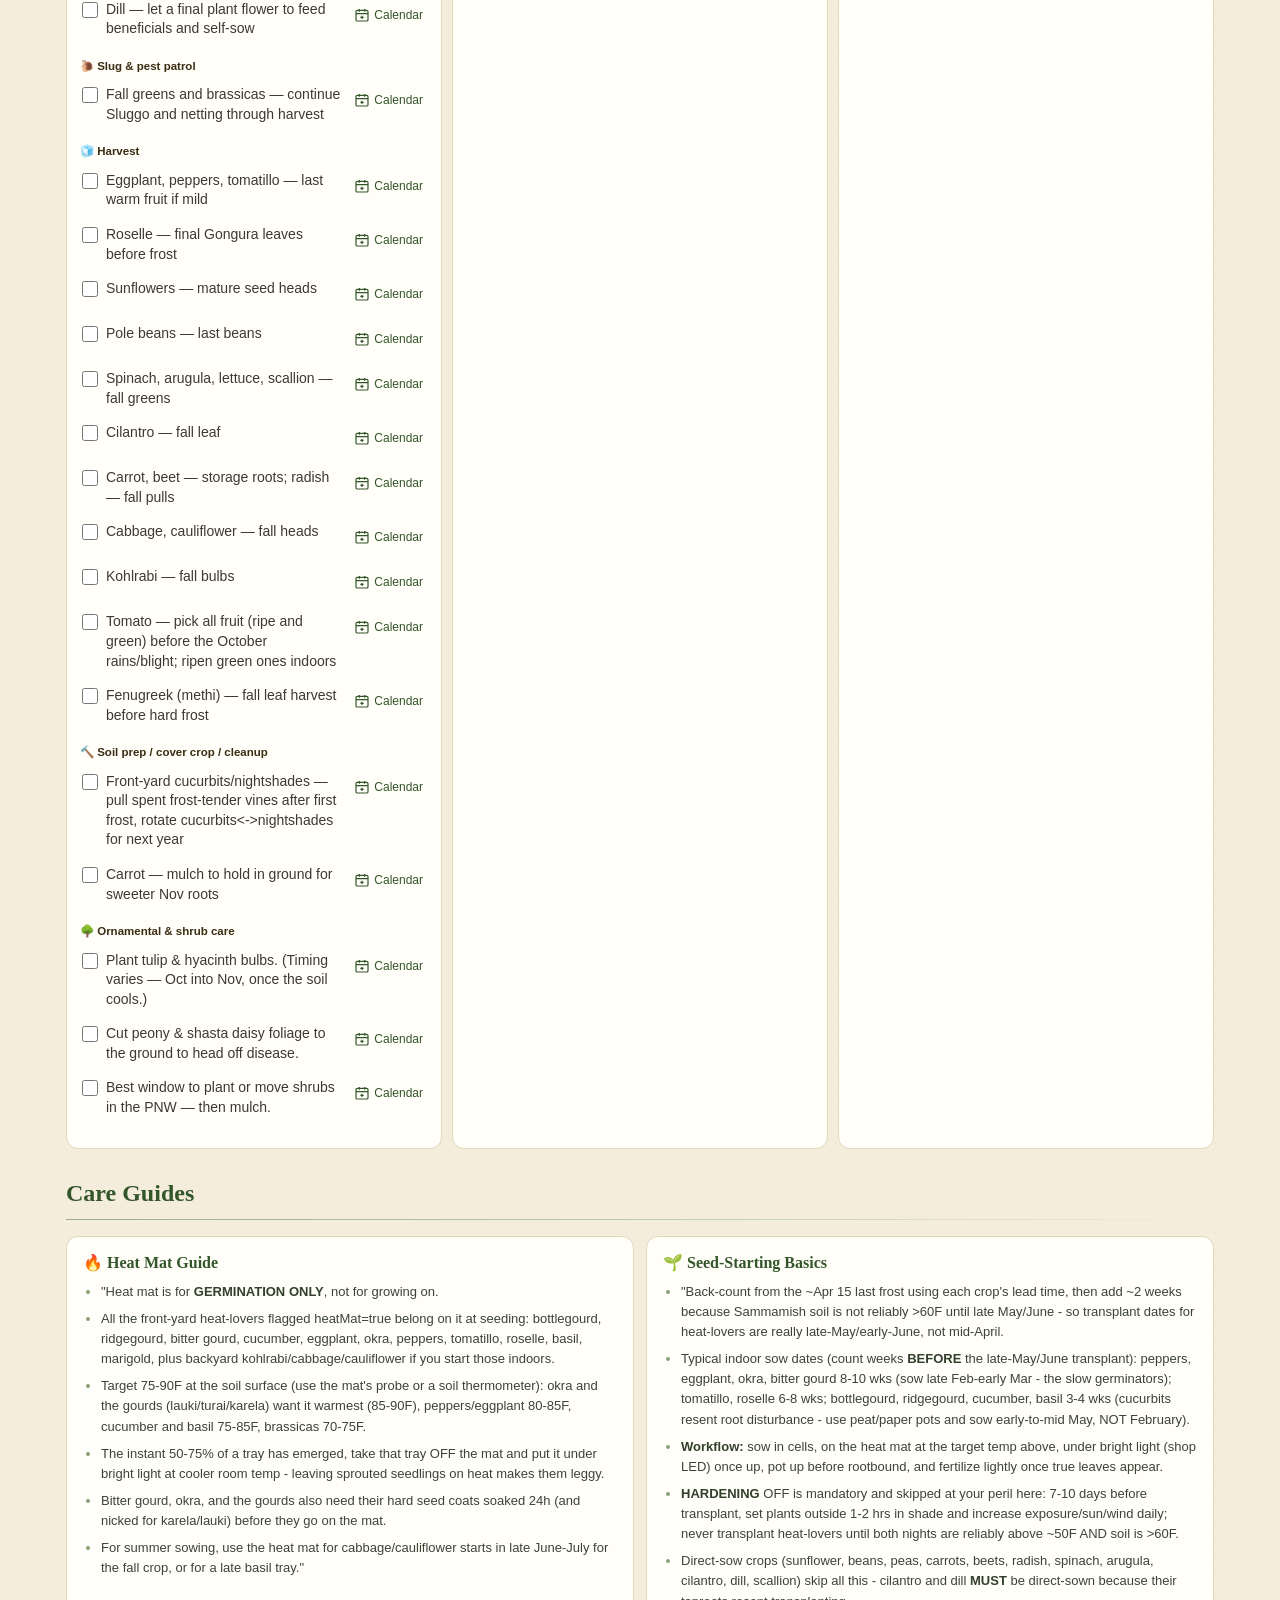
==== commit 281741ef: "Move garden month selector before monthly tasks" ====
--- a/static/garden/index.html
+++ b/static/garden/index.html
@@ -348,11 +348,6 @@
 
   <section id="calendar"><h2 class="sec">Garden Calendar</h2>
     <div class="sub">Plants are rows and months are columns. Choose a month to highlight its activities and see its tasks below.</div>
-    <div class="month-controls">
-      <button id="month-prev" type="button" aria-label="Previous month">&#8592;</button>
-      <select id="agenda-month" aria-label="Calendar month"></select>
-      <button id="month-next" type="button" aria-label="Next month">&#8594;</button>
-    </div>
     <div class="annual">
     <h3 class="osub">Vegetable Planting Calendar</h3>
     <div class="legend" id="legend"></div>
@@ -364,6 +359,11 @@
     <div class="calwrap"><table class="cal" id="orncaltable"></table></div>
     </div>
     <h3 class="osub">Monthly Tasks &amp; Activities</h3>
+    <div class="month-controls">
+      <button id="month-prev" type="button" aria-label="Previous month">&#8592;</button>
+      <select id="agenda-month" aria-label="Calendar month"></select>
+      <button id="month-next" type="button" aria-label="Next month">&#8594;</button>
+    </div>
     <p id="agenda-summary" class="sub" role="status"></p>
     <div id="monthly-agenda">
       <div id="agenda-tasks"></div>
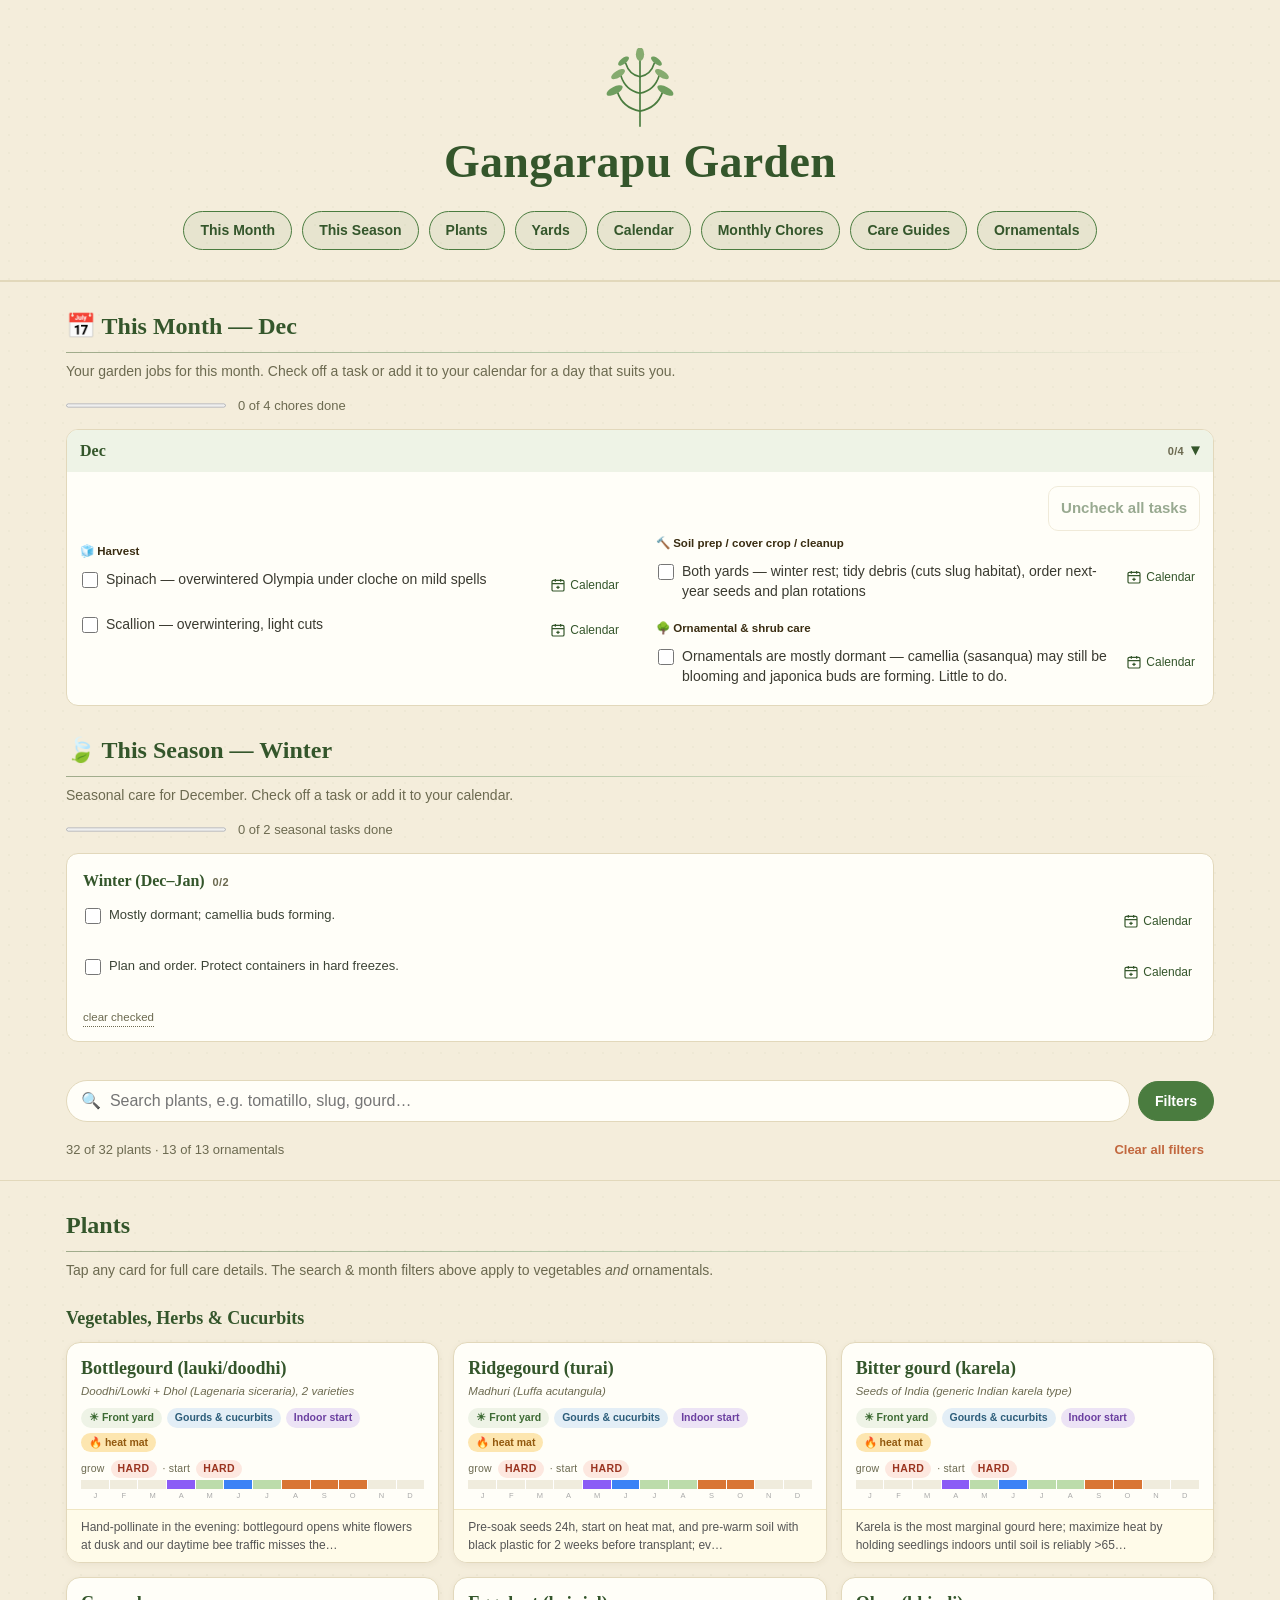
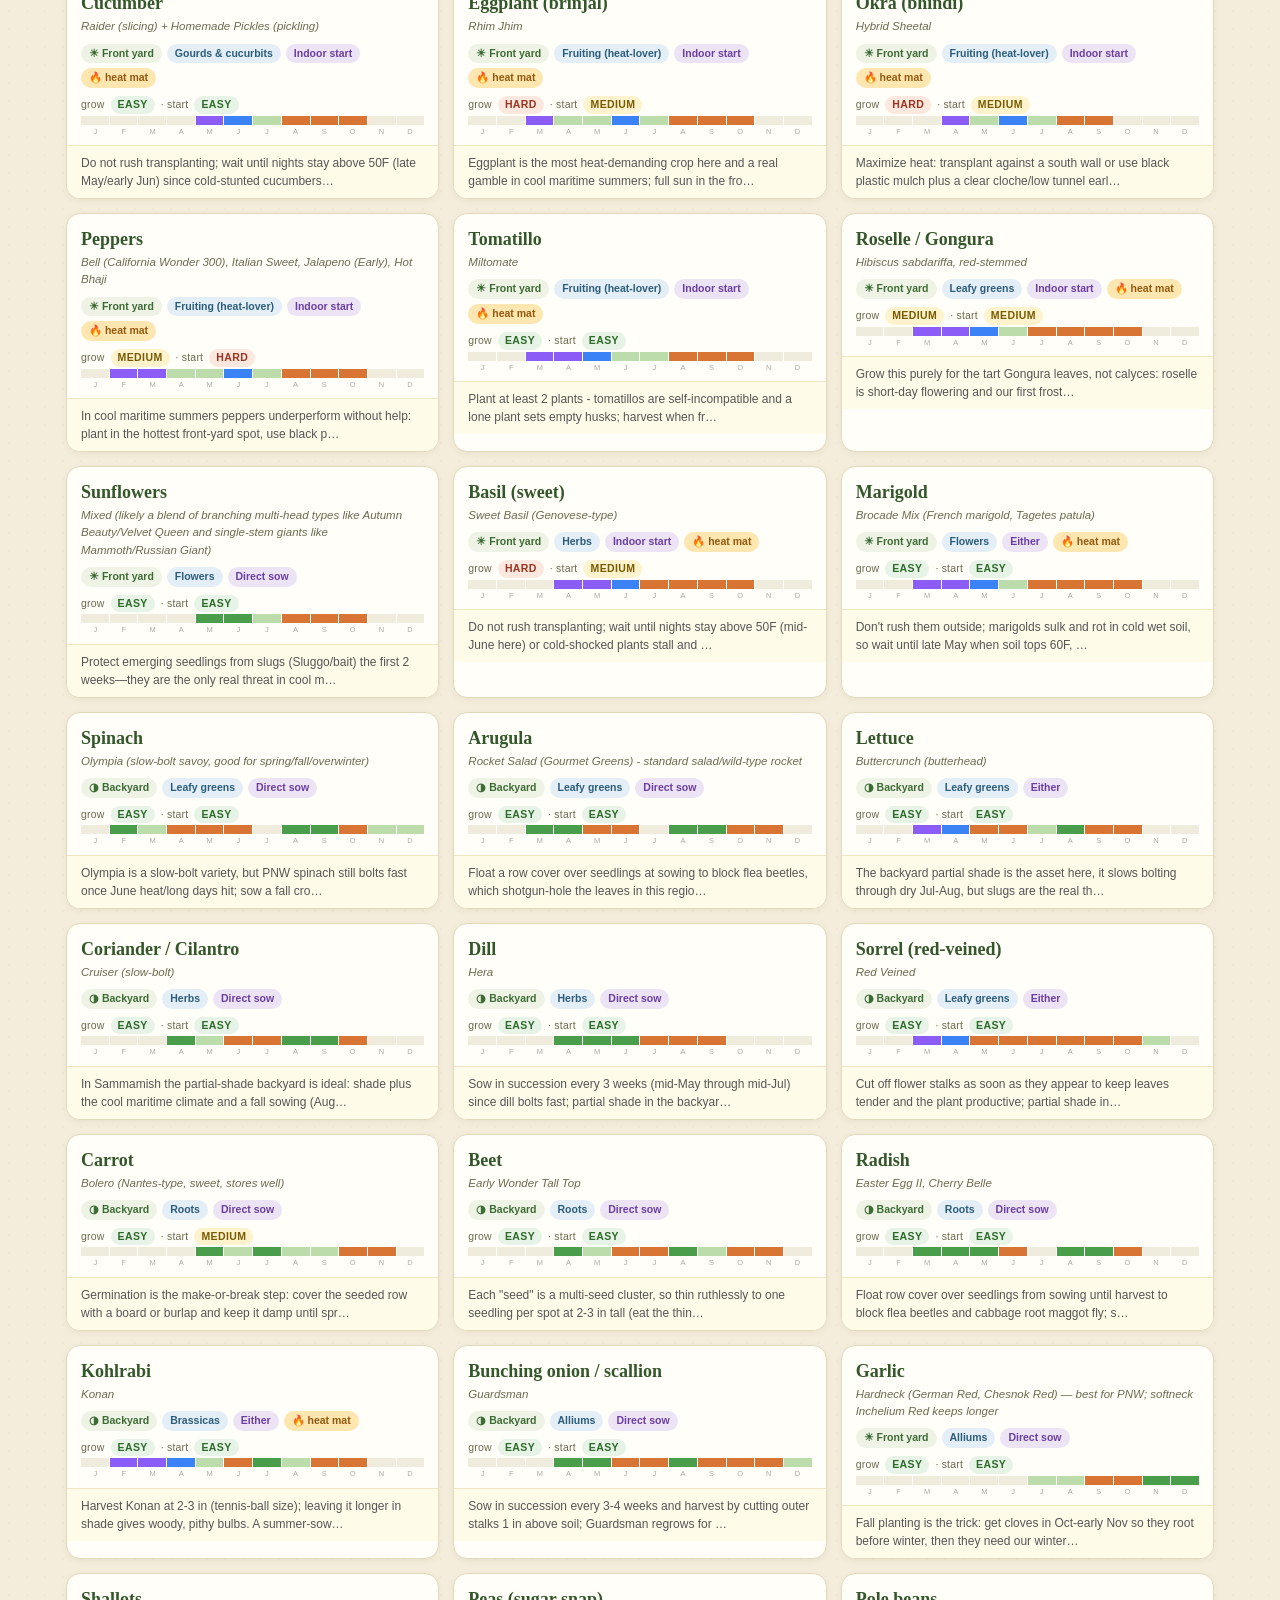
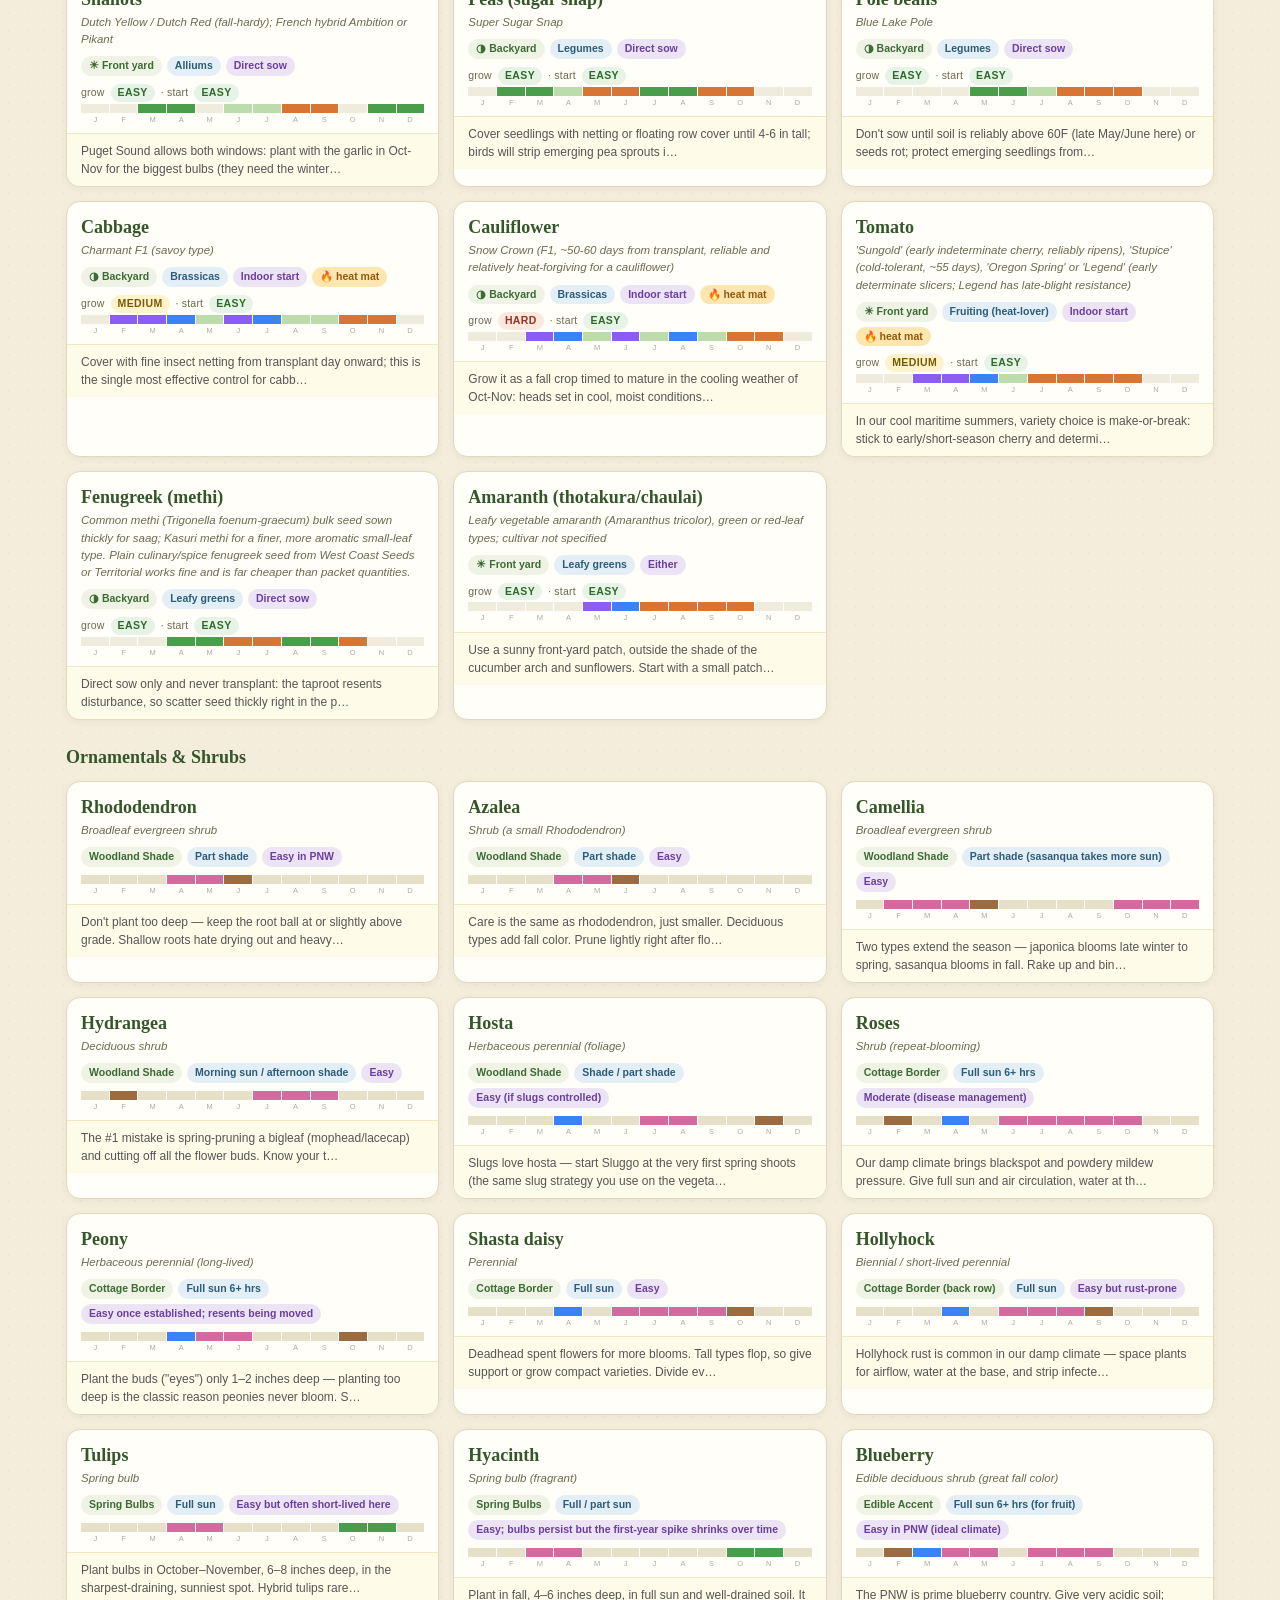
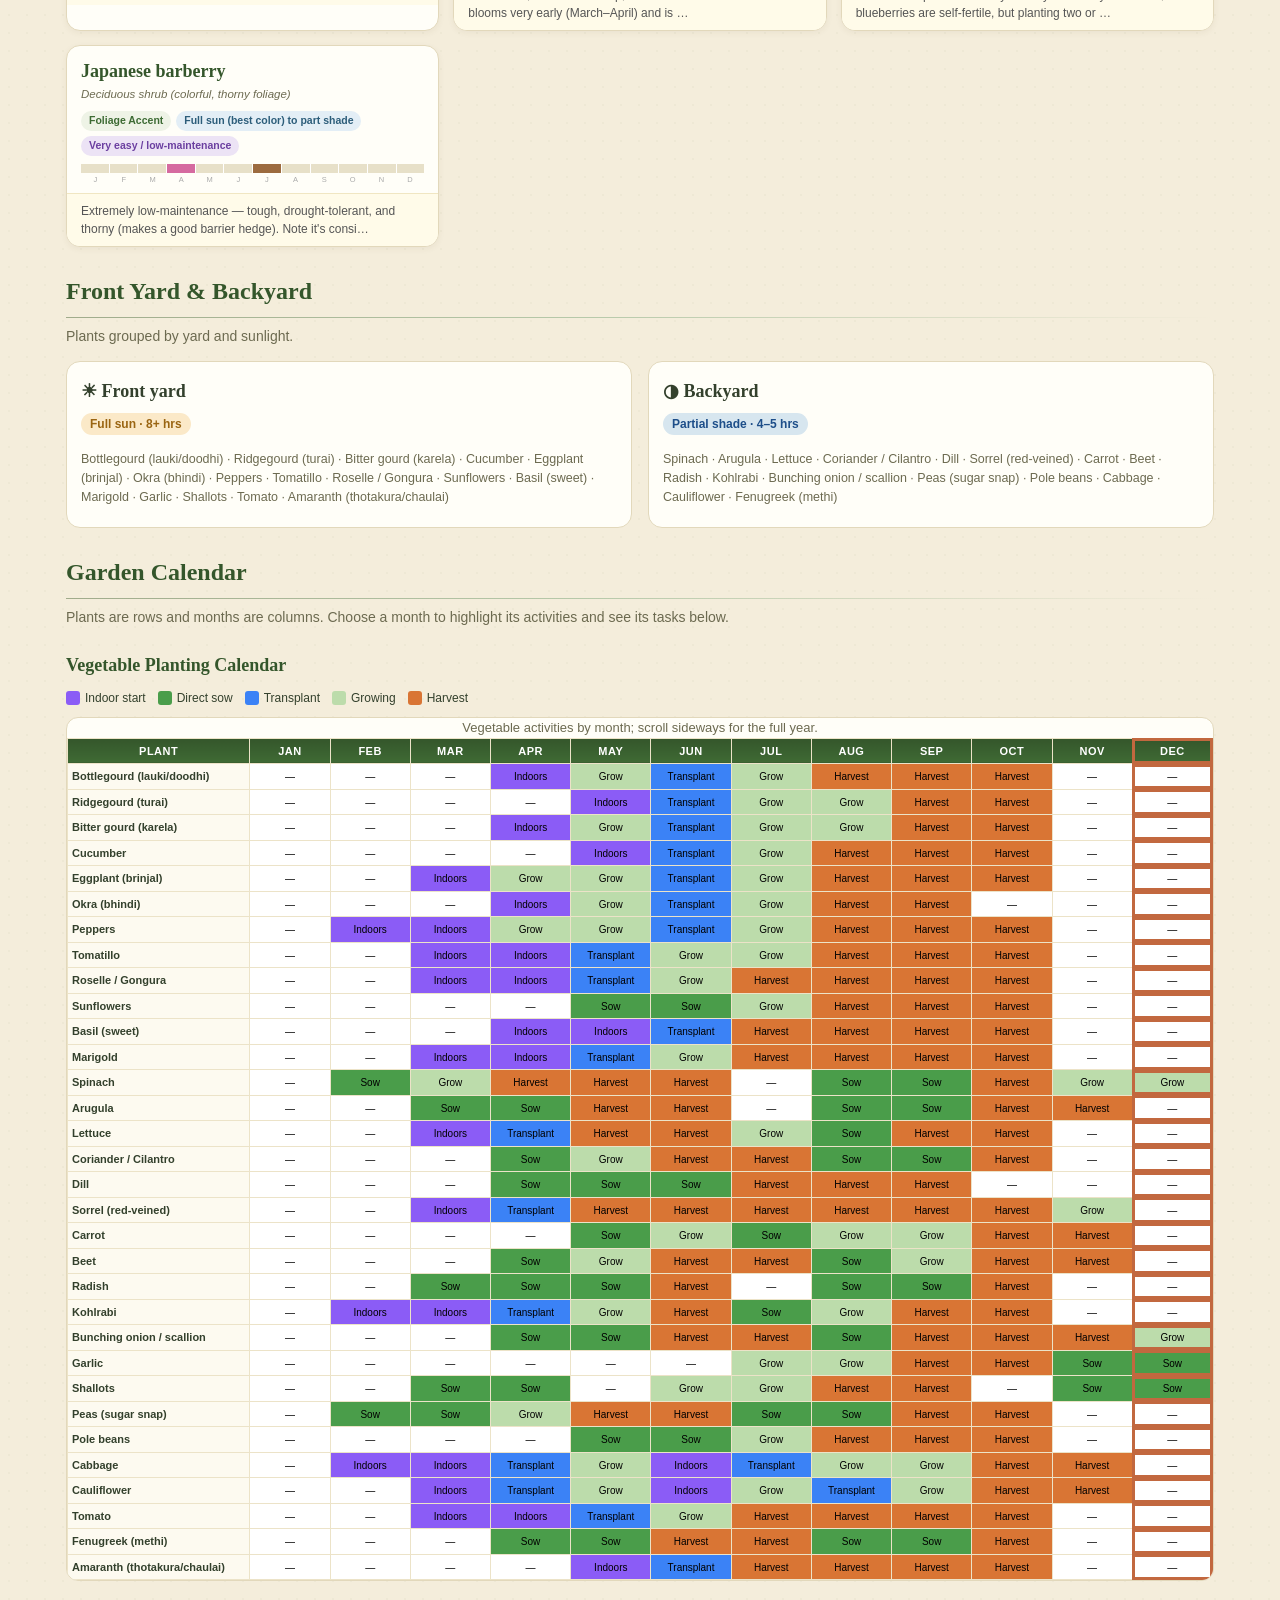
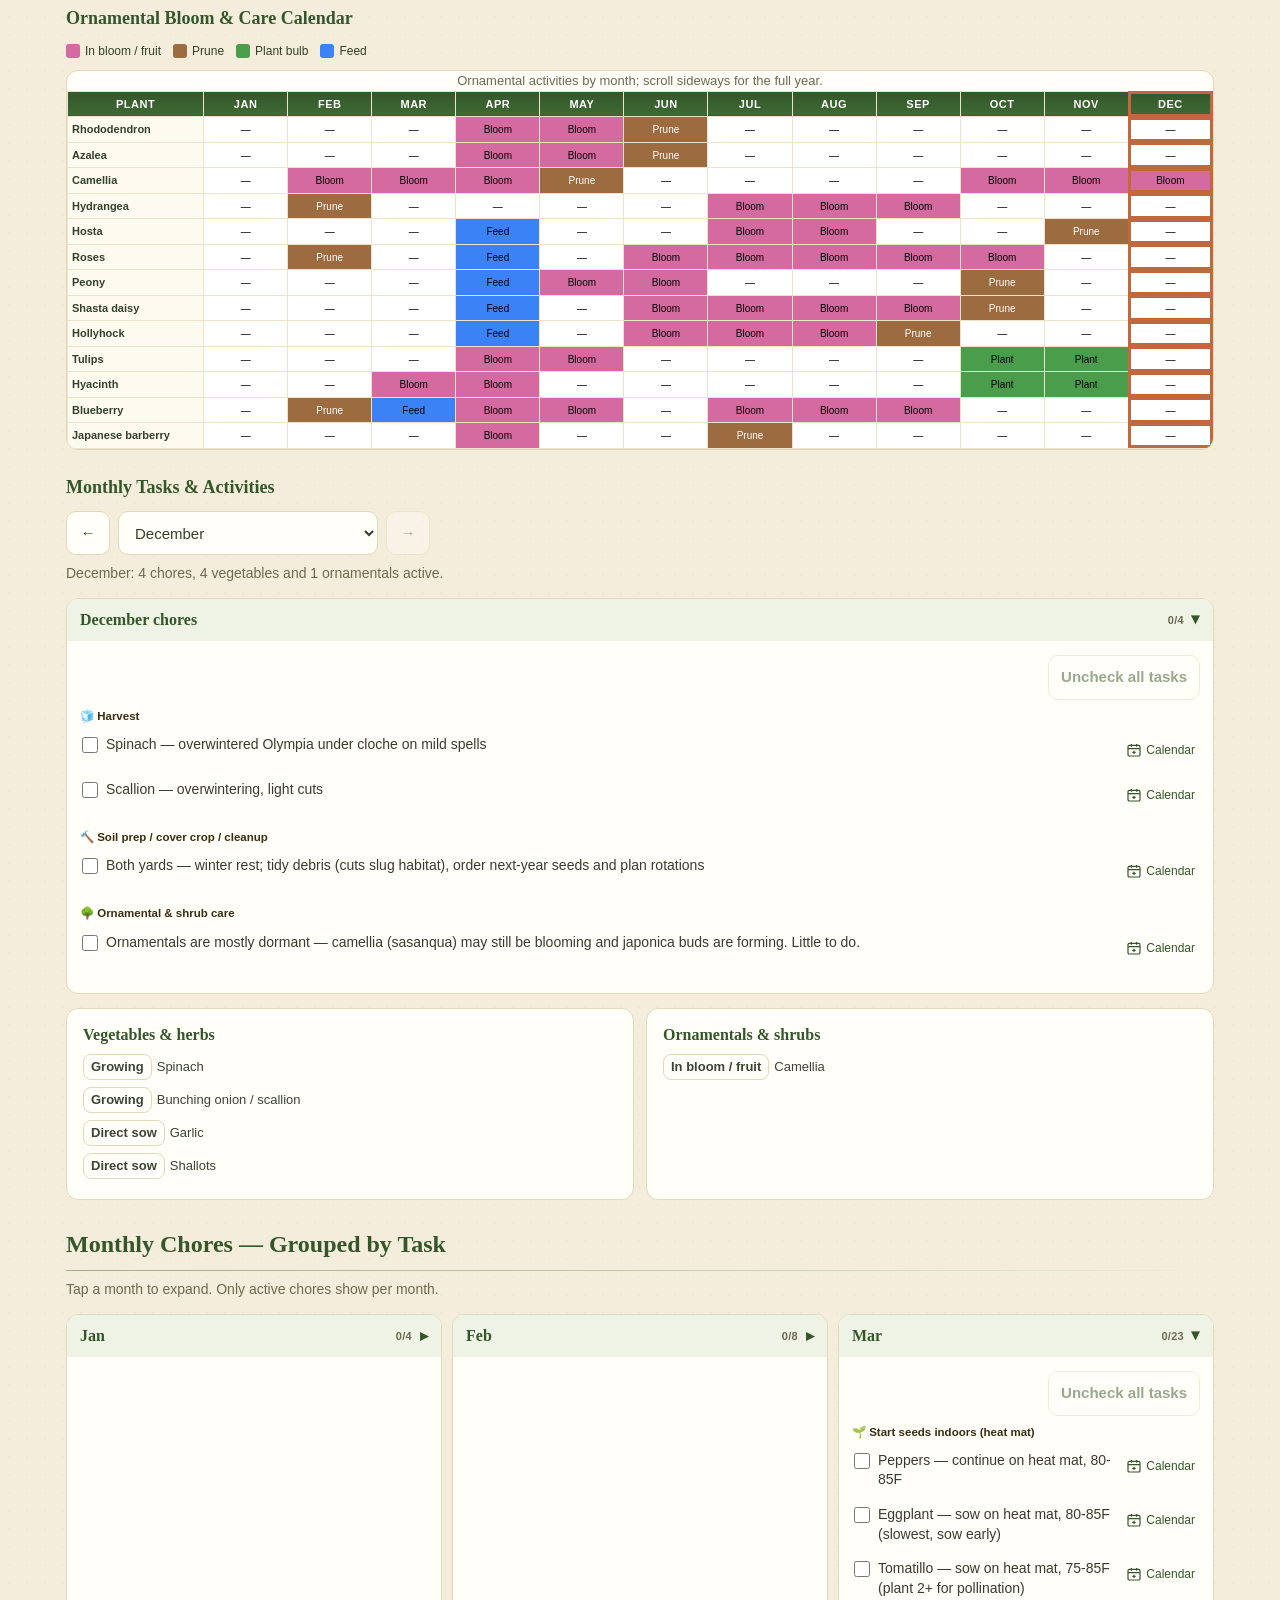
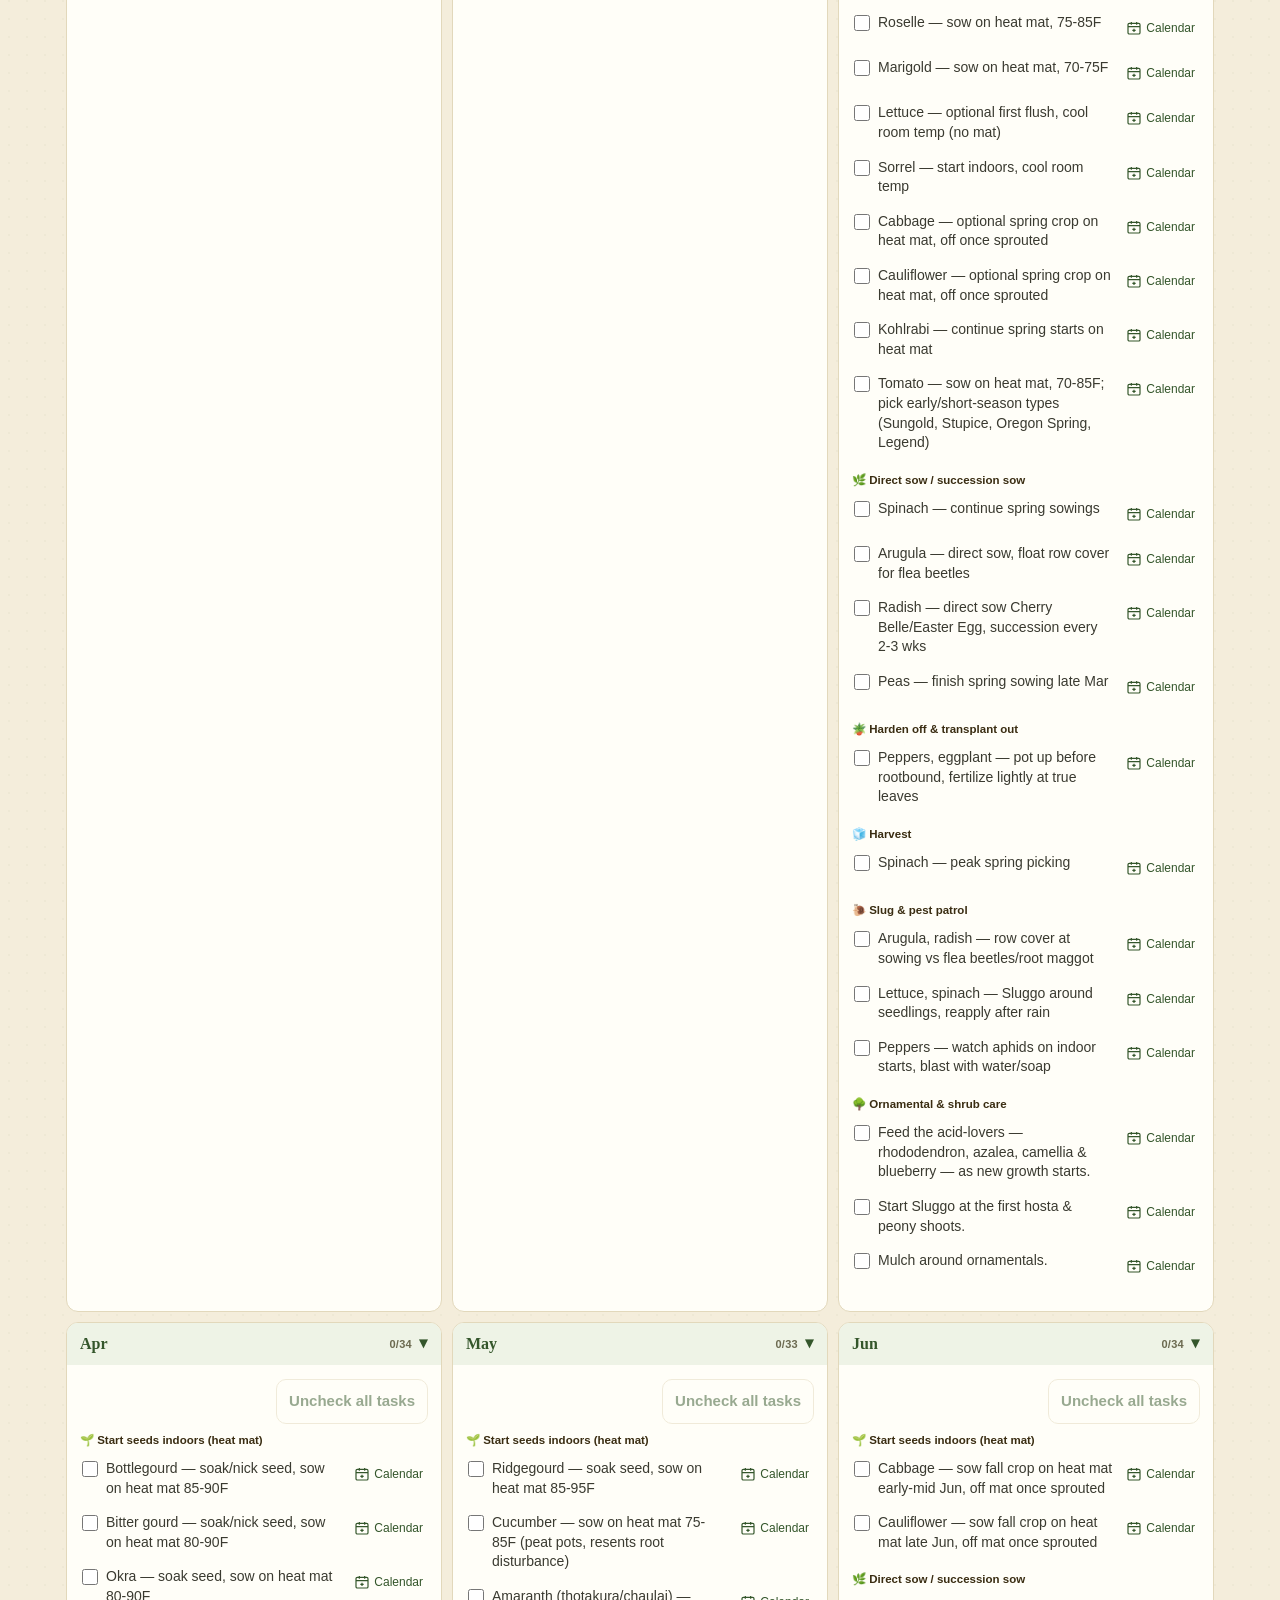
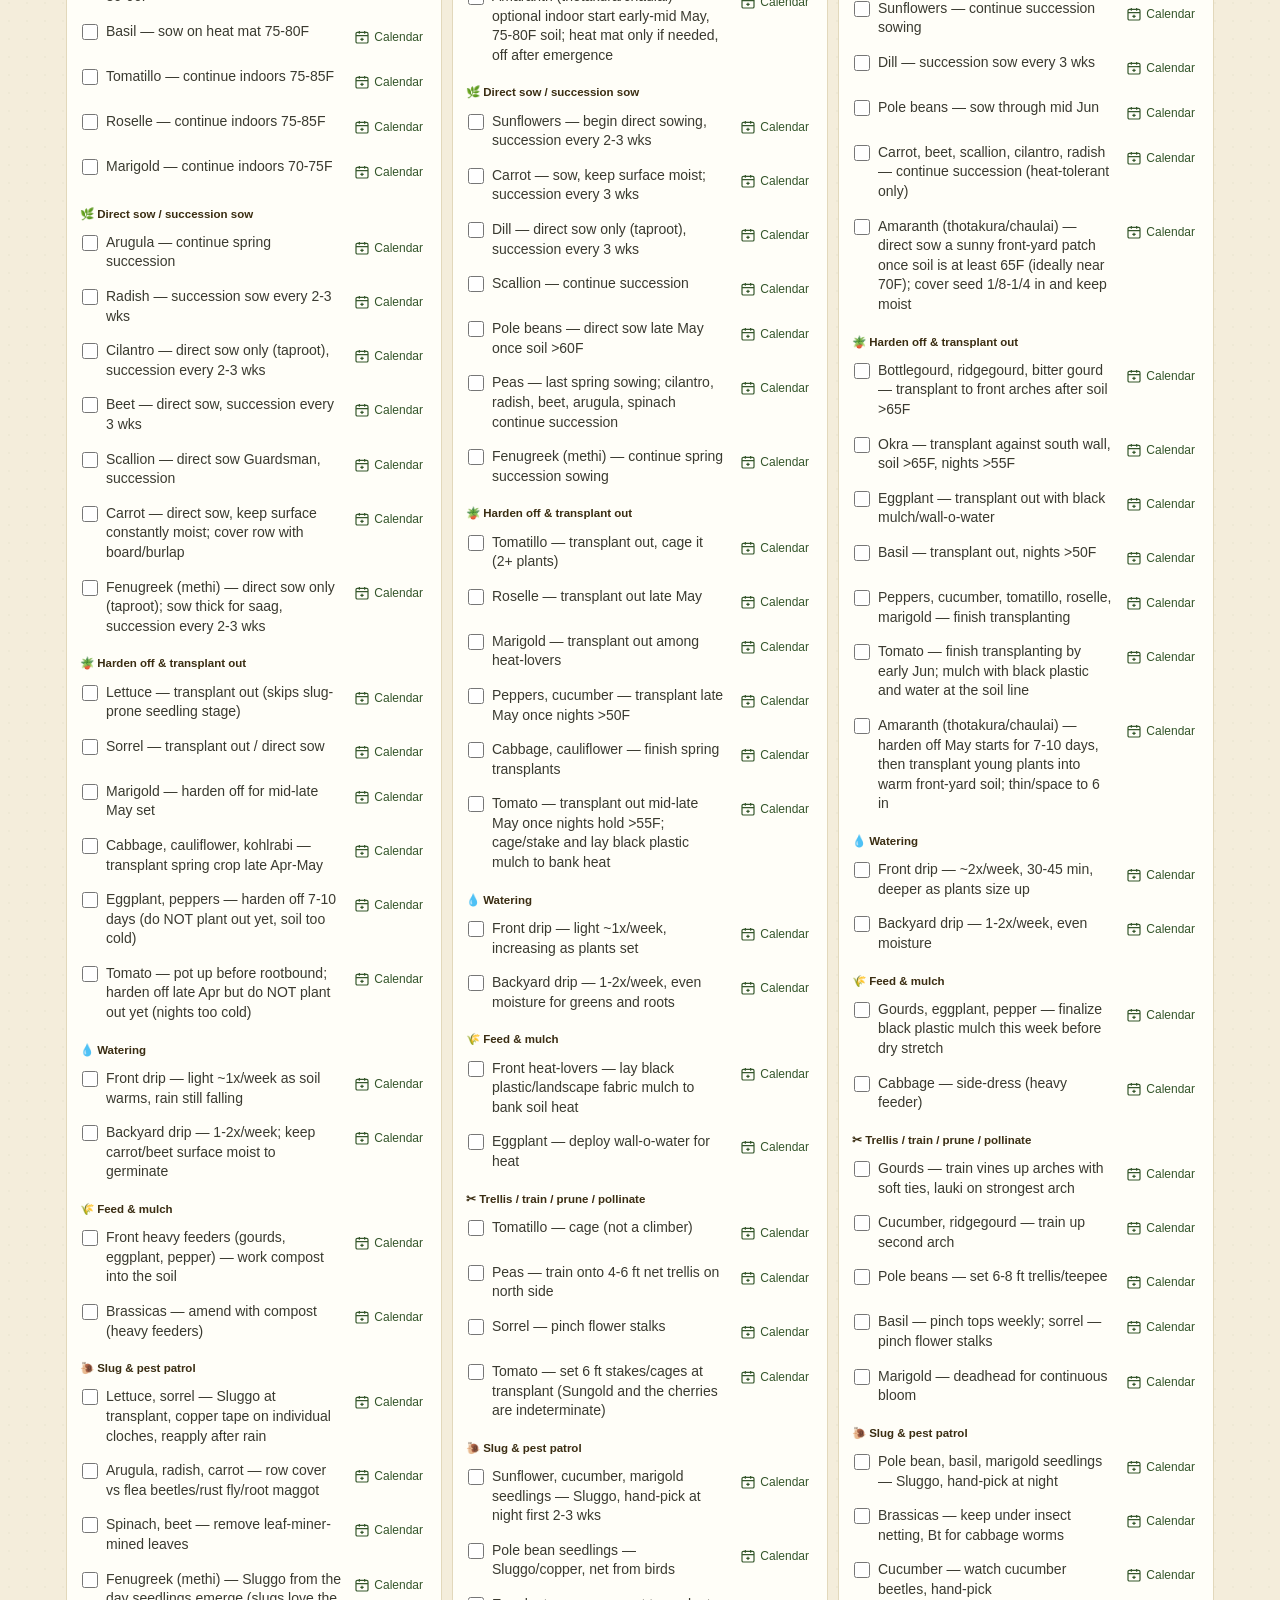
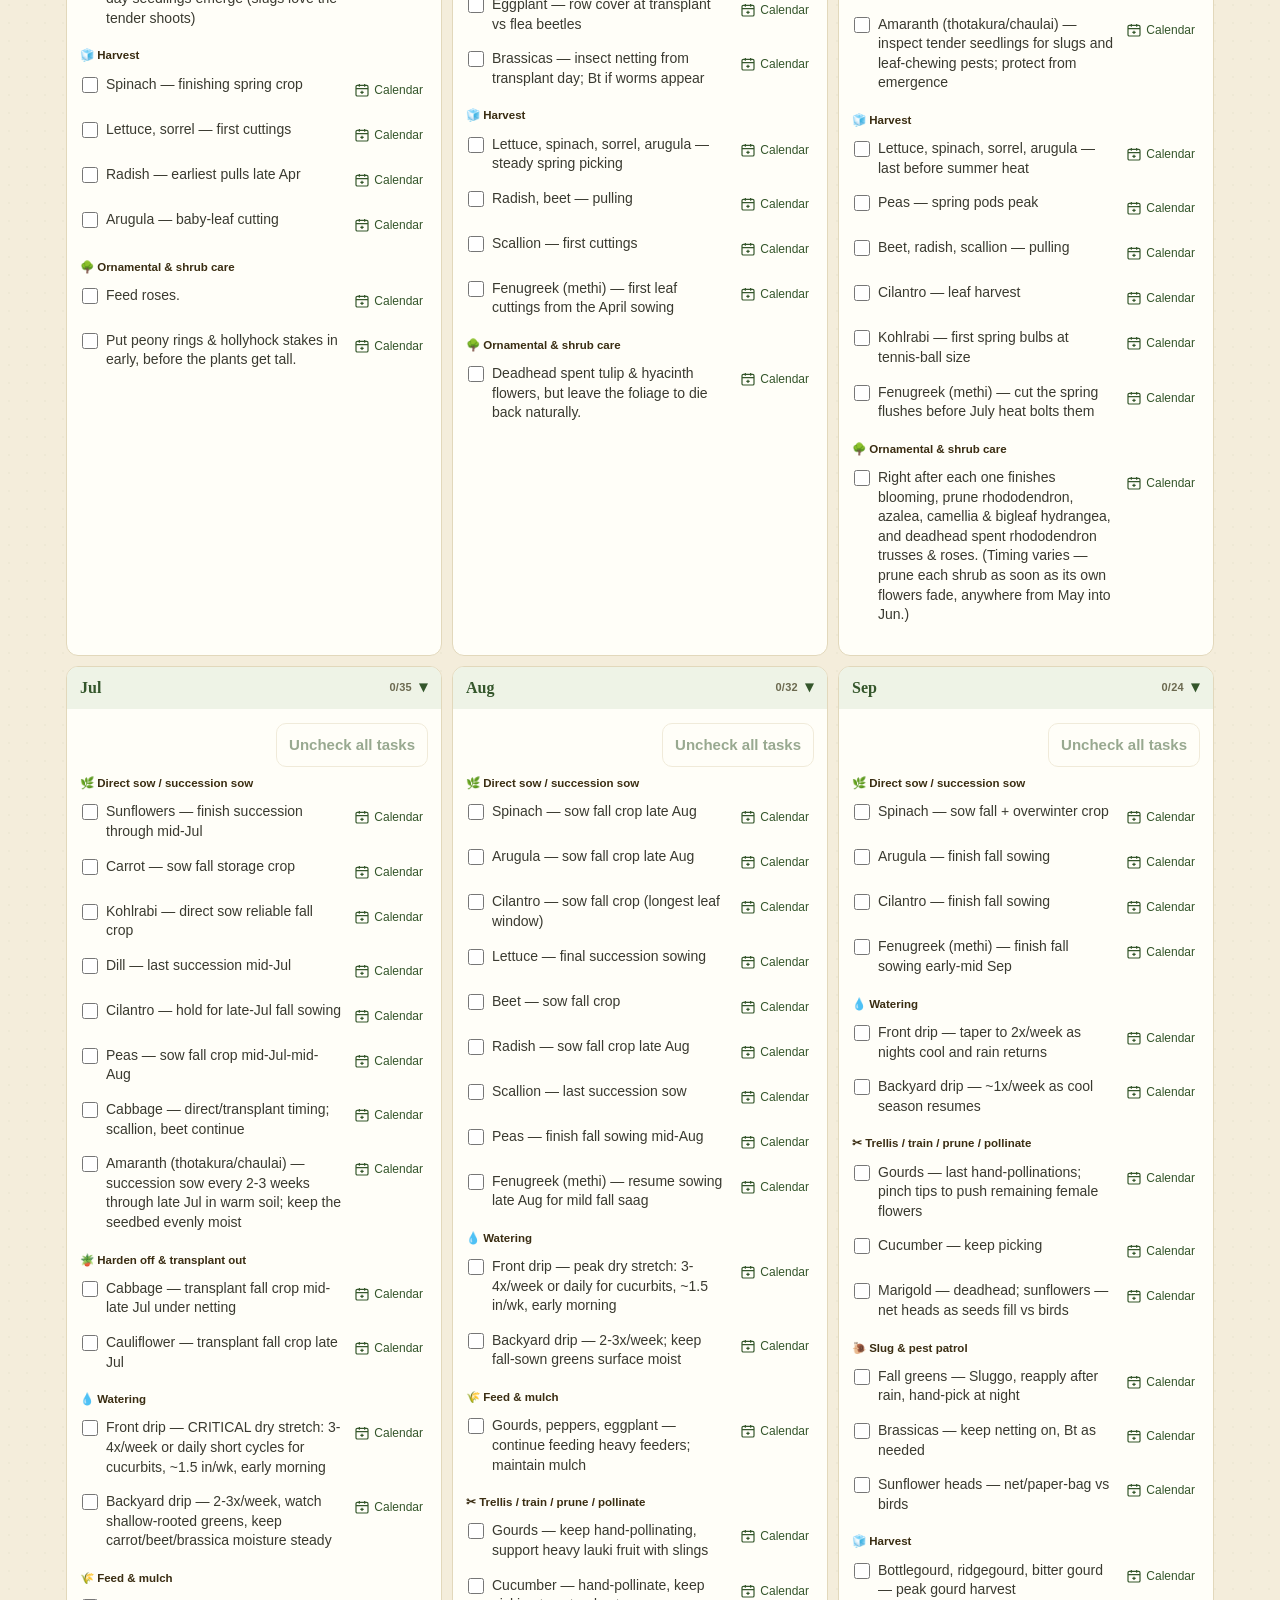
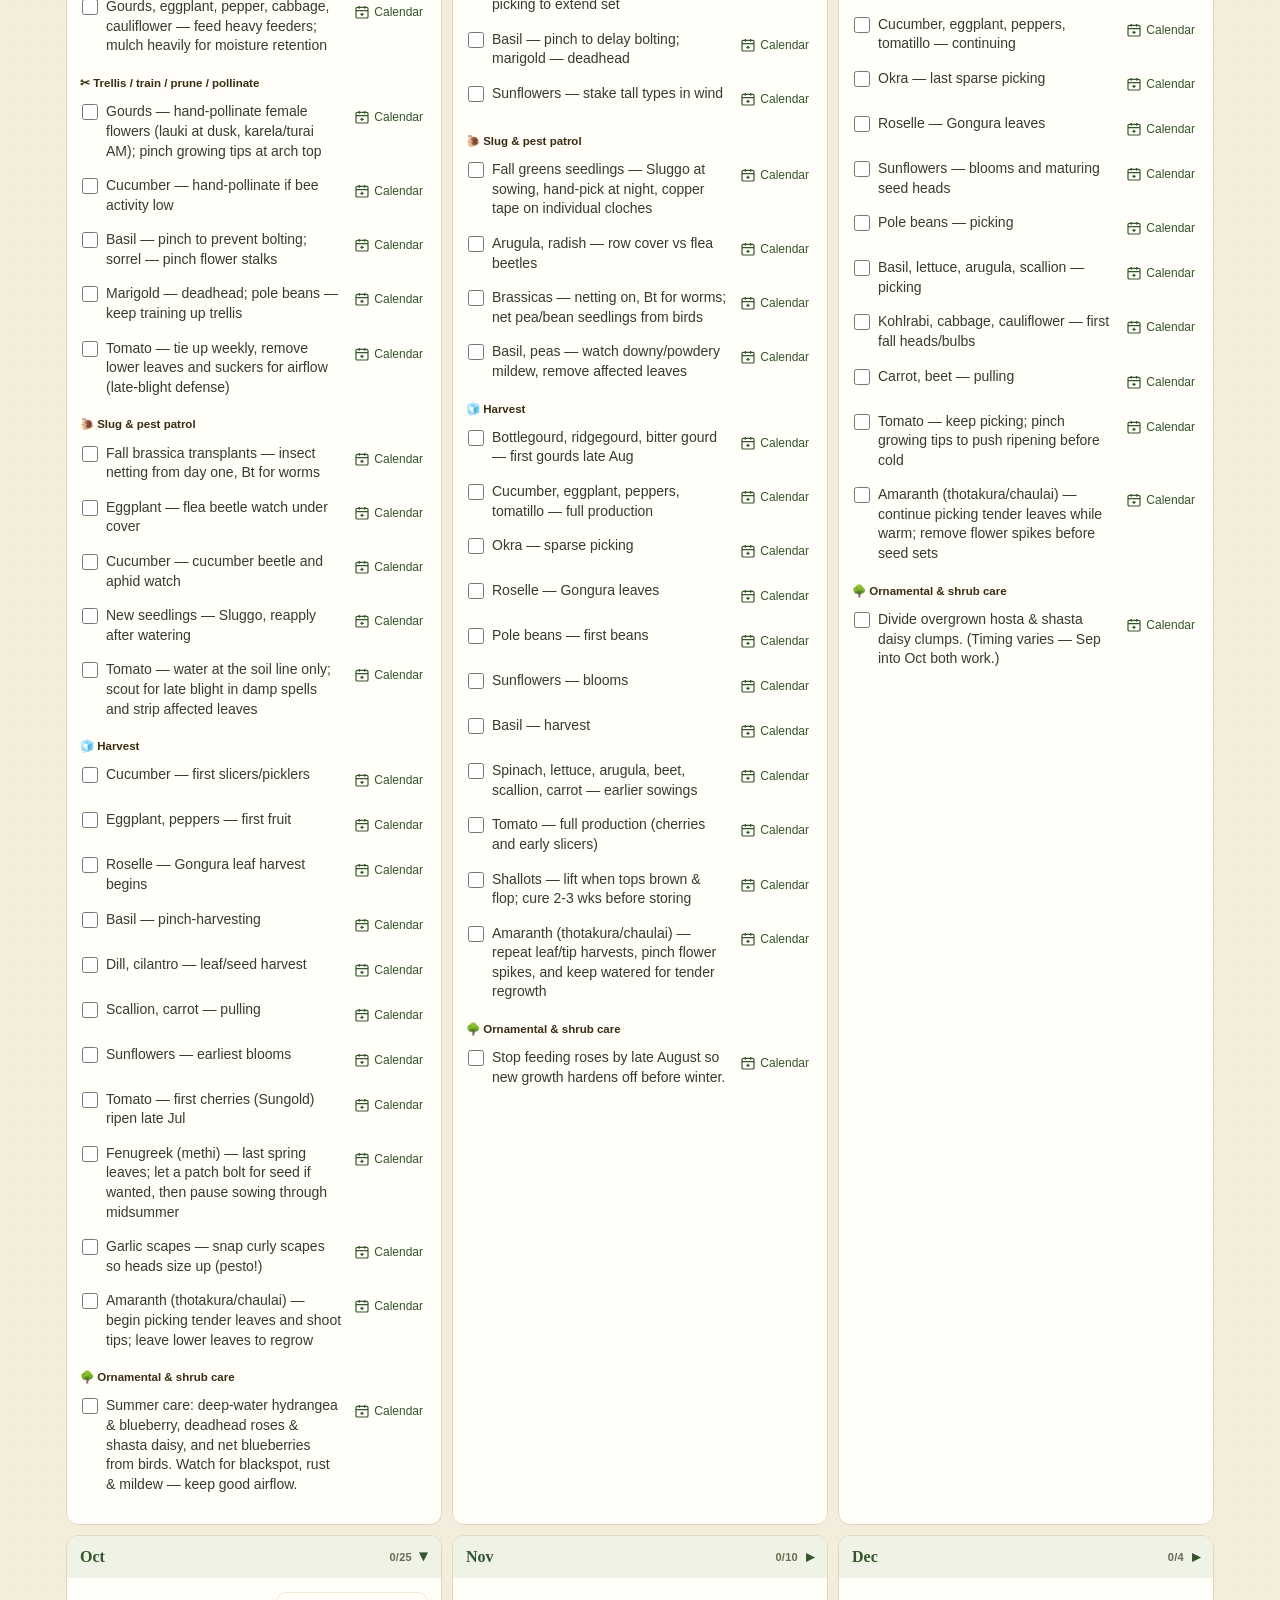
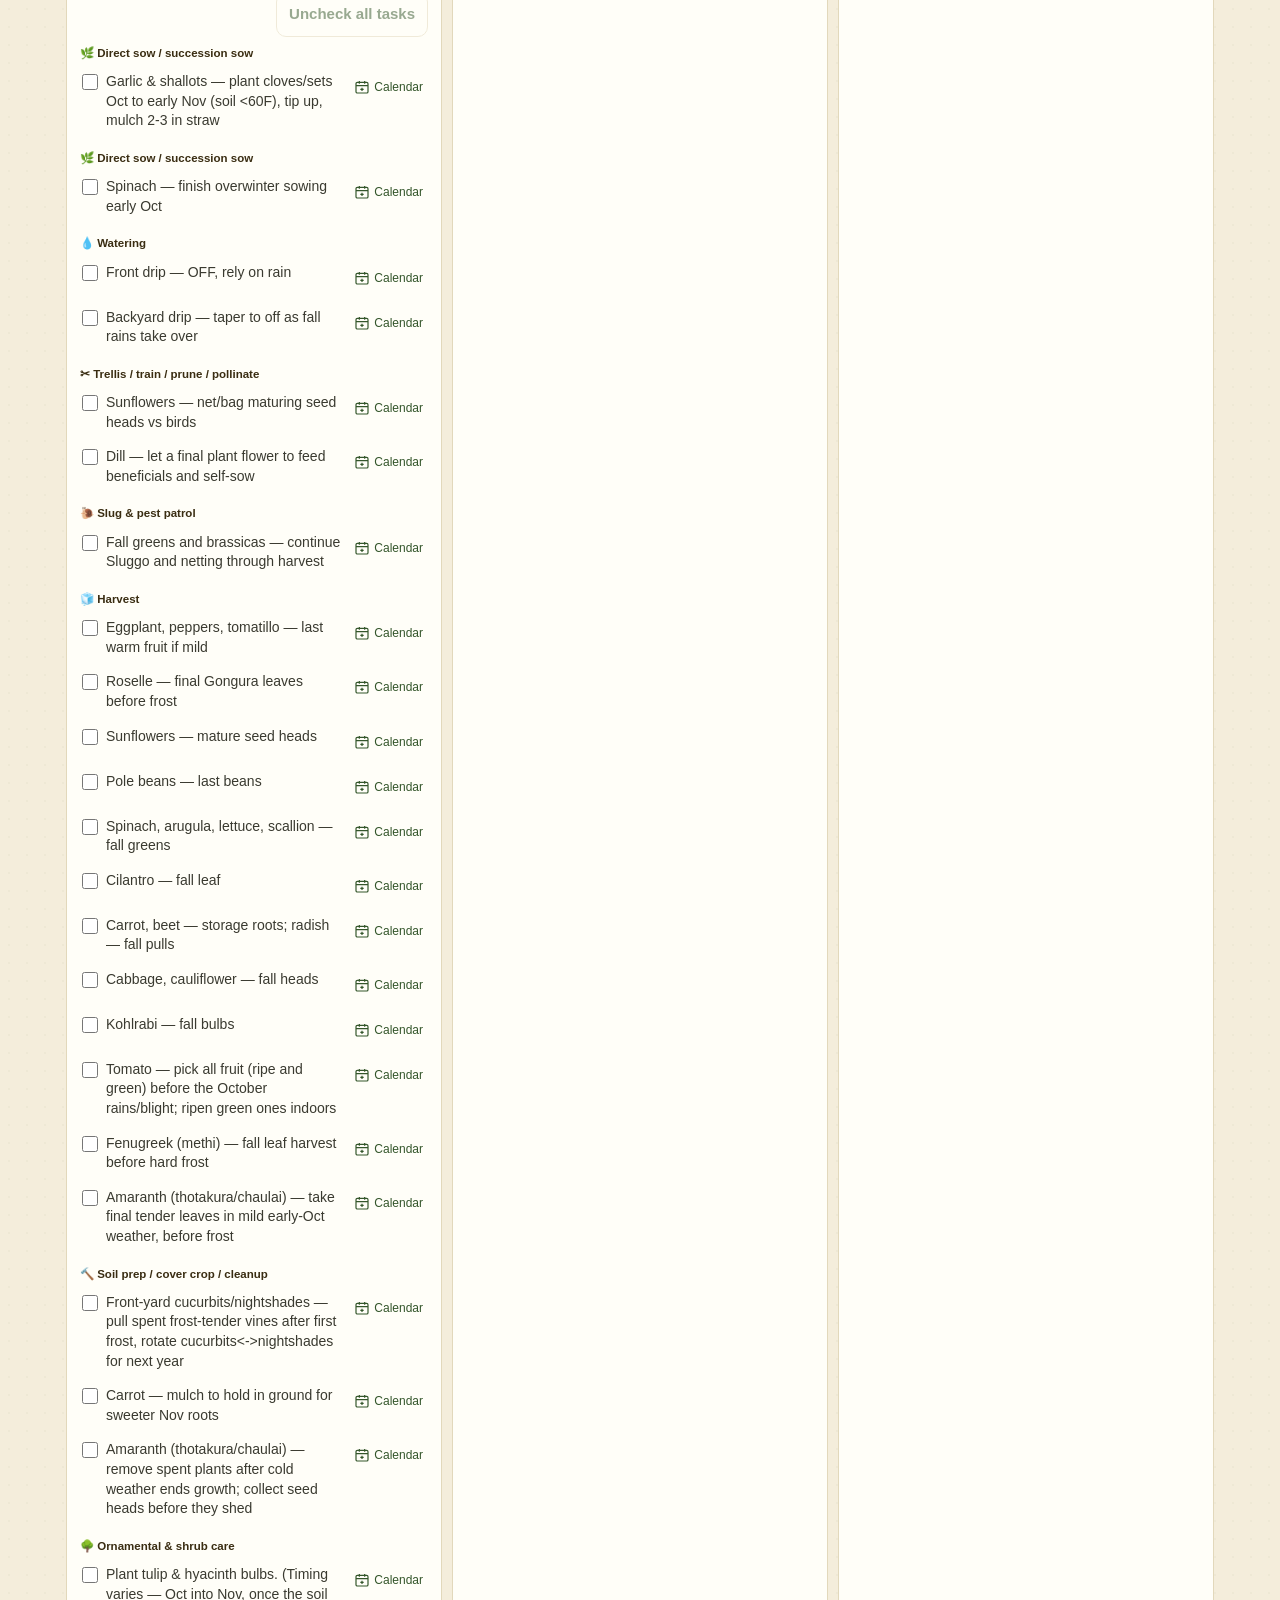
==== commit 70c30f07: "Add leafy amaranth to garden planner" ====
--- a/static/garden/index.html
+++ b/static/garden/index.html
@@ -425,7 +425,7 @@
 
 
 <script>
-const DATA = {"plants":[{"crop":"Bottlegourd (lauki/doodhi)","varieties":"Doodhi/Lowki + Dhol (Lagenaria siceraria), 2 varieties","yard":"Front yard (full sun)","startMethod":"Start indoors then transplant","heatMat":true,"heatMatNote":"Yes: seed germinates best in warm ~80-85F soil and the hard seed coat can rot in cool soil, so the heat mat is the most reliable way to start it here.","germTempF":"75-85F (target ~80F)","sowIndoor":"mid-Apr to late Apr","transplantOut":"early Jun (after soil >65F)","directSow":"n/a","daysToHarvest":"~60-80 days from sow to tender edible gourd (120+ if left to mature/dry)","harvestWindow":"Aug to early Oct","spacing":"2-3 ft apart, 1-2 plants on the arch","waterNote":"Heavy and consistent in Jul-Aug fruiting (vine is thirsty); deep drip 2-3x/week, taper as nights cool in Sep.","easeStart":2,"easeGrow":2,"careFlags":["frost-tender","needs trellis","hand-pollinate (night-blooming, low bee activity)","marginal in cool maritime summers","heavy feeder","soak/nick seed before sowing","sprawls 15ft"],"timeline":["","","","indoor","grow","transplant","grow","harvest","harvest","harvest","",""],"notes":"Hand-pollinate in the evening: bottlegourd opens white flowers at dusk and our daytime bee traffic misses them, so transfer pollen from male to female flowers by hand to get fruit set in a short cool season.","_hint":"Vigorous vine on the connecting ARCH trellis. Marginal in our cool summers - start indoors on heat mat, give the hottest spot. 1-2 plants max, they sprawl 15ft.","id":0,"category":"Gourds & cucurbits","sun":"Full sun","startTag":"Indoor start","traits":["Needs trellis","Hand-pollinate","Frost-tender"]},{"crop":"Ridgegourd (turai)","varieties":"Madhuri (Luffa acutangula)","yard":"Front yard (full sun)","startMethod":"Start indoors then transplant","heatMat":true,"heatMatNote":"Essential: seeds need 85-90F soil to germinate and rot at cool PNW indoor temps without bottom heat.","germTempF":"75-90F (optimal ~85F)","sowIndoor":"late Apr to early May","transplantOut":"early Jun","directSow":"n/a","daysToHarvest":"60-75 days from transplant","harvestWindow":"late Aug to Sep (marginal; often no usable fruit)","spacing":"18-24 in apart at base of arch","waterNote":"Heavy consistent water through warm season via drip; never let dry while flowering/fruiting; taper in Oct.","easeStart":2,"easeGrow":2,"careFlags":["frost-tender","needs trellis","needs strong heat to fruit","marginal in cool maritime summers","hand-pollinate for fruit set","soil-warmth dependent"],"timeline":["","","","","indoor","transplant","grow","grow","harvest","harvest","",""],"notes":"Pre-soak seeds 24h, start on heat mat, and pre-warm soil with black plastic for 2 weeks before transplant; even then Sammamish's 75-80F summer rarely gives enough heat units for reliable ridge gourd, so treat it as an experimental crop and hand-pollinate female flowers in the morning to maximize the few fruit you get.","_hint":"Vine on arch. Heat-loving, start indoors on heat mat, transplant after soil warms.","id":1,"category":"Gourds & cucurbits","sun":"Full sun","startTag":"Indoor start","traits":["Needs trellis","Hand-pollinate","Frost-tender"]},{"crop":"Bitter gourd (karela)","varieties":"Seeds of India (generic Indian karela type)","yard":"Front yard (full sun)","startMethod":"Start indoors then transplant","heatMat":true,"heatMatNote":"Heat mat is mandatory: karela needs 80-90F soil to germinate and will rot in cool PNW potting mix without bottom heat.","germTempF":"80-90F","sowIndoor":"mid Apr to late Apr","transplantOut":"early Jun to mid Jun","directSow":"n/a","daysToHarvest":"60-75 days from transplant (often longer/marginal in cool summers)","harvestWindow":"late Aug to early Oct (light, weather-dependent)","spacing":"18-24 in apart at base of arch, single vine trained up trellis","waterNote":"Consistent drip through warm season; keep evenly moist Jul-Sep, never let dry during fruit set. Taper in Oct.","easeStart":2,"easeGrow":2,"careFlags":["frost-tender","needs heat mat to germinate","hard seed coat - soak/nick before sowing","slowest gourd in PNW - marginal yield","needs warmest full-sun microclimate","hand-pollinate to ensure fruit set","needs strong trellis/arch"],"timeline":["","","","indoor","grow","transplant","grow","grow","harvest","harvest","",""],"notes":"Karela is the most marginal gourd here; maximize heat by holding seedlings indoors until soil is reliably >65F (early-mid Jun), give it the hottest front-yard spot against a south wall/arch, and hand-pollinate (transfer male to female flowers each morning) since cool dull mornings suppress bee activity and fruit set.","_hint":"Vine on 2nd arch/trellis. Hard seed coat - soak/nick, needs heat mat, slowest of the gourds in PNW.","id":2,"category":"Gourds & cucurbits","sun":"Full sun","startTag":"Indoor start","traits":["Needs trellis","Hand-pollinate","Frost-tender"]},{"crop":"Cucumber","varieties":"Raider (slicing) + Homemade Pickles (pickling)","yard":"Front yard (full sun)","startMethod":"Start indoors then transplant","heatMat":true,"heatMatNote":"Heat mat helps but is not essential: cucumber germinates from ~60F up, though warm media (70-85F) speeds it and avoids rot in cool PNW spring indoor temps.","germTempF":"75-85F","sowIndoor":"late Apr to early May","transplantOut":"late May to early Jun","directSow":"early to mid Jun (soil >65F)","daysToHarvest":"50-60 days from transplant","harvestWindow":"late Jul through Sep","spacing":"12 in apart on trellis, single row","waterNote":"Heavy, even water (1-2 in/wk) once fruiting; drip daily in dry Jul-Aug. Inconsistent water causes bitter, misshapen fruit.","easeStart":4,"easeGrow":4,"careFlags":["needs trellis","frost-tender","slug-prone on seedlings","cucumber beetle watch","warm soil only","even moisture critical"],"timeline":["","","","","indoor","transplant","grow","harvest","harvest","harvest","",""],"notes":"Do not rush transplanting; wait until nights stay above 50F (late May/early Jun) since cold-stunted cucumbers sulk all season and never recover vigor.","_hint":"Vine on trellis. Easy, warm-season. Watch for slugs on seedlings and cucumber beetles.","id":3,"category":"Gourds & cucurbits","sun":"Full sun","startTag":"Indoor start","traits":["Slug-prone","Needs trellis","Pest-prone","Frost-tender"]},{"crop":"Eggplant (brinjal)","varieties":"Rhim Jhim","yard":"Front yard (full sun)","startMethod":"Start indoors then transplant","heatMat":true,"heatMatNote":"Yes, the heat mat is mandatory: eggplant germinates poorly below 75F, and bottom heat at 80-85F is the difference between a good stand and rotted seed in a cool March windowsill.","germTempF":"75-90F","sowIndoor":"early-mid Mar","transplantOut":"early-mid Jun","directSow":"n/a","daysToHarvest":"70-85 days from transplant","harvestWindow":"Aug-Sep (Oct if warm)","spacing":"18-24 in apart","waterNote":"Steady, even moisture through summer via drip; deep 1-2x/wk in dry Jul-Aug. Avoid drought stress which drops blossoms; taper as nights cool in fall.","easeStart":3,"easeGrow":2,"careFlags":["frost-tender","heat-loving / marginal in cool PNW summers","flea-beetle-prone","needs black mulch or wall-o-water for heat","slow to start - sow early","drops blossoms in cool weather"],"timeline":["","","indoor","grow","grow","transplant","grow","harvest","harvest","harvest","",""],"notes":"Eggplant is the most heat-demanding crop here and a real gamble in cool maritime summers; full sun in the front yard plus black plastic mulch and an early wall-o-water to bank soil heat is the only way Rhim Jhim ripens before fall chill stalls it. Cover with floating row cover at transplant to block flea beetles.","_hint":"Start indoors early on heat mat, transplant late. Loves heat; use black mulch/wall-o-water to boost. Flea beetles common.","id":4,"category":"Fruiting (heat-lover)","sun":"Full sun","startTag":"Indoor start","traits":["Pest-prone","Frost-tender"]},{"crop":"Okra (bhindi)","varieties":"Hybrid Sheetal","yard":"Front yard (full sun)","startMethod":"Start indoors then transplant","heatMat":true,"heatMatNote":"Yes, mandatory; okra needs 80-90F soil to germinate and will rot in cool damp seed flats without bottom heat.","germTempF":"80-90F","sowIndoor":"mid-Apr to late Apr","transplantOut":"early Jun (after soil >65F, nights >55F)","directSow":"n/a (soil never warm enough early enough)","daysToHarvest":"50-60 days from transplant (in heat); often 70+ here","harvestWindow":"Aug to mid-Sep (sparse, weather-dependent)","spacing":"12-18 in apart, single back row","waterNote":"Steady deep drip 1 in/wk through warm dry Jul-Aug; never let dry out while flowering. Taper in Sep.","easeStart":3,"easeGrow":2,"careFlags":["heat-loving","borderline crop in maritime PNW","needs hottest spot","frost-tender","soak seed before sowing","needs heat mat to germinate","low/erratic yield in cool summers"],"timeline":["","","","indoor","grow","transplant","grow","harvest","harvest","","",""],"notes":"Maximize heat: transplant against a south wall or use black plastic mulch plus a clear cloche/low tunnel early to bank soil warmth, or yield will be minimal.","_hint":"Start indoors on heat mat, soak seed. Borderline crop here - needs hottest spot; tall back row.","id":5,"category":"Fruiting (heat-lover)","sun":"Full sun","startTag":"Indoor start","traits":["Frost-tender"]},{"crop":"Peppers","varieties":"Bell (California Wonder 300), Italian Sweet, Jalapeno (Early), Hot Bhaji","yard":"Front yard (full sun)","startMethod":"Start indoors then transplant","heatMat":true,"heatMatNote":"Essential: pepper seed germinates slowly and erratically below 75F, so the heat mat at 80-85F soil temp is the difference between 7-day and 3-week germination.","germTempF":"65-85F (80-85F = fastest)","sowIndoor":"late Feb to early Mar","transplantOut":"late May to early Jun","directSow":"n/a","daysToHarvest":"65-75 days green to first fruit from transplant; 90+ for red/ripe","harvestWindow":"Aug to Oct","spacing":"15-18 in apart, 18-24 in between rows","waterNote":"Steady, even moisture via drip through summer (~1 in/week); avoid drought stress that causes blossom drop and bitter fruit. Taper in Oct.","easeStart":2,"easeGrow":3,"careFlags":["frost-tender","slow germ - needs heat mat","blossom drop in cool nights","aphid-prone indoors","needs warmest microclimate","use black mulch/wall heat"],"timeline":["","indoor","indoor","grow","grow","transplant","grow","harvest","harvest","harvest","",""],"notes":"In cool maritime summers peppers underperform without help: plant in the hottest front-yard spot, use black plastic/landscape fabric mulch to warm soil, and prioritize the small fast varieties (Jalapeno Early, Italian Sweet) over slow big bells, which may only ripen green.","_hint":"All peppers same care. Start indoors EARLY on heat mat (slow germ), transplant after nights >55F. ~2 plants each.","id":6,"category":"Fruiting (heat-lover)","sun":"Full sun","startTag":"Indoor start","traits":["Pest-prone","Frost-tender"]},{"crop":"Tomatillo","varieties":"Miltomate","yard":"Front yard (full sun)","startMethod":"Start indoors then transplant","heatMat":true,"heatMatNote":"Use the heat mat - tomatillos germinate best at 75-85F and our April-May indoor temps are too cool for reliable, fast sprouting.","germTempF":"75-85F","sowIndoor":"late Mar to early Apr","transplantOut":"late May to early Jun","directSow":"n/a","daysToHarvest":"75-90 days from transplant","harvestWindow":"Aug to Oct","spacing":"24-36 in apart","waterNote":"Consistent moisture in summer via drip (1-1.5 in/wk) during the dry Jul-Aug stretch; ease off as fall rains return.","easeStart":4,"easeGrow":4,"careFlags":["needs cage/stake","needs 2 plants for pollination (insect-pollinated)","self-incompatible","frost-tender","sprawls - cage it","vigorous/productive"],"timeline":["","","indoor","indoor","transplant","grow","grow","harvest","harvest","harvest","",""],"notes":"Plant at least 2 plants - tomatillos are self-incompatible and a lone plant sets empty husks; harvest when fruit fills and splits the papery husk.","_hint":"MUST plant 2+ for pollination (self-incompatible). Start indoors on heat mat. Sprawls - cage it. Easy and productive.","id":7,"category":"Fruiting (heat-lover)","sun":"Full sun","startTag":"Indoor start","traits":["Needs cage/support","Plant 2+ (insect-pollinated)","Frost-tender"]},{"crop":"Roselle / Gongura","varieties":"Hibiscus sabdariffa, red-stemmed","yard":"Front yard (full sun)","startMethod":"Start indoors then transplant","heatMat":true,"heatMatNote":"Yes, heat mat is essential; seeds need 75-85F soil to germinate reliably and our spring soils are far too cold.","germTempF":"75-85F","sowIndoor":"late Mar to early Apr","transplantOut":"late May to early Jun","directSow":"n/a","daysToHarvest":"~60 days to leaf harvest; 120+ for calyces (rarely reached here)","harvestWindow":"Jul-Oct (leaves)","spacing":"2-3 ft apart","waterNote":"Consistent moisture in summer via drip, 1-2x/week deep; tolerates dry Jul-Aug once established but grows lusher with steady water. Reduce in fall.","easeStart":3,"easeGrow":3,"careFlags":["frost-tender","heat-lover","day-length sensitive","calyces rarely set before frost","grow for leaves","marginal in cool PNW summers"],"timeline":["","","indoor","indoor","transplant","grow","harvest","harvest","harvest","harvest","",""],"notes":"Grow this purely for the tart Gongura leaves, not calyces: roselle is short-day flowering and our first frost (~Nov 15) arrives long before the late-fall calyx set, so harvest leaves through summer instead - though cool maritime nights keep growth slow and yields modest.","_hint":"4-5ft shrub in true heat (usually stays smaller here), day-length sensitive. Start indoors on heat mat; harvest leaves through summer (slow in cool nights). Calyces may not form before frost here - grow for leaves.","id":8,"category":"Leafy greens","sun":"Full sun","startTag":"Indoor start","traits":["Frost-tender"]},{"crop":"Sunflowers","varieties":"Mixed (likely a blend of branching multi-head types like Autumn Beauty/Velvet Queen and single-stem giants like Mammoth/Russian Giant)","yard":"Front yard (full sun)","startMethod":"Direct sow","heatMat":false,"heatMatNote":"Skip the heat mat; sunflowers are direct-sown and germinate fast once soil hits 60F+ in late May/June, so indoor starting adds no value and risks transplant-shocking their taproot.","germTempF":"70-85F (germinates down to ~55-60F)","sowIndoor":"n/a","transplantOut":"n/a","directSow":"mid May to late Jun (soil >60F)","daysToHarvest":"70-95 days (flowering); +30-45 days more for dry seed heads","harvestWindow":"Aug to Oct (blooms); Sep-Oct for mature seed heads","spacing":"6 in for cut-flower density; 12-18 in for branching types; 18-24 in for giants","waterNote":"Keep soil moist through germination and early growth; drip 1-2x/week deeply through dry Jul-Aug. Drought-tolerant once established but blooms bigger with steady water.","easeStart":5,"easeGrow":5,"careFlags":["slug-prone seedlings","tall types need staking in wind","birds raid maturing seed heads","succession-sow single-stem types every 2-3 wks; branching types rebloom on their own"],"timeline":["","","","","sow","sow","grow","harvest","harvest","harvest","",""],"notes":"Protect emerging seedlings from slugs (Sluggo/bait) the first 2 weeks\u2014they are the only real threat in cool maritime springs; sunflowers thrive in your full-sun front border and reliably bloom by August.","_hint":"Direct sow, back border. Easy. Supports pollinators.","id":9,"category":"Flowers","sun":"Full sun","startTag":"Direct sow","traits":["Slug-prone","Succession-sow"]},{"crop":"Basil (sweet)","varieties":"Sweet Basil (Genovese-type)","yard":"Front yard (full sun)","startMethod":"Start indoors then transplant","heatMat":true,"heatMatNote":"Use the heat mat; basil germinates poorly below 70F and the mat holds soil at 75-85F for fast, even sprouting.","germTempF":"70-85F","sowIndoor":"early to mid Apr","transplantOut":"early to mid Jun","directSow":"n/a","daysToHarvest":"60-75 days from seed","harvestWindow":"Jul-Sep","spacing":"8-10 in apart","waterNote":"Consistent moisture all summer; drip 2-3x/week in dry Jul-Aug, water at base to keep foliage dry and avoid downy mildew. Ease off as fall cools.","easeStart":3,"easeGrow":2,"careFlags":["frost-tender","slug-prone when small","needs soil >60F to thrive","cold-sensitive (sulks below 50F)","downy-mildew-prone in damp","pinch to prevent bolting"],"timeline":["","","","indoor","indoor","transplant","harvest","harvest","harvest","harvest","",""],"notes":"Do not rush transplanting; wait until nights stay above 50F (mid-June here) or cold-shocked plants stall and blacken. Pinch tops weekly to delay flowering and keep leaves coming.","_hint":"Frost-tender, start indoors on heat mat or sow late. Companion to peppers/eggplant. Slug-prone when small.","id":10,"category":"Herbs","sun":"Full sun","startTag":"Indoor start","traits":["Slug-prone","Bolts in heat","Frost-tender"]},{"crop":"Marigold","varieties":"Brocade Mix (French marigold, Tagetes patula)","yard":"Front yard (full sun)","startMethod":"Either (direct or transplant)","heatMat":true,"heatMatNote":"Use the heat mat for indoor starts: marigold germinates best at 70-75F soil, which an unheated PNW windowsill won't hit in March.","germTempF":"70-75F","sowIndoor":"late Mar to early Apr","transplantOut":"mid to late May","directSow":"late May to early Jun","daysToHarvest":"50-60 days to first bloom from sow","harvestWindow":"Jul through Oct (bloom/deadhead)","spacing":"8-10 in apart, tucked between heat-lovers","waterNote":"Moderate, even moisture while establishing; drought-tolerant once set. Drip 1-2x/week summer, keep foliage dry to limit fungal issues.","easeStart":5,"easeGrow":5,"careFlags":["slug-prone as seedlings","frost-tender","deadhead for continuous bloom","powdery mildew in damp shade"],"timeline":["","","indoor","indoor","transplant","grow","harvest","harvest","harvest","harvest","",""],"notes":"Don't rush them outside; marigolds sulk and rot in cold wet soil, so wait until late May when soil tops 60F, then they bloom nonstop until first frost.","_hint":"Companion/pest deterrent - interplant among heat-lovers. Easy direct sow or start indoors.","id":11,"category":"Flowers","sun":"Full sun","startTag":"Either","traits":["Slug-prone","Frost-tender"]},{"crop":"Spinach","varieties":"Olympia (slow-bolt savoy, good for spring/fall/overwinter)","yard":"Backyard (partial shade)","startMethod":"Direct sow","heatMat":false,"heatMatNote":"Skip the heat mat; spinach germinates best in cool 45-65F soil and direct sows outdoors, while warm soil suppresses germination.","germTempF":"45-68F","sowIndoor":"n/a","transplantOut":"n/a","directSow":"Spring: late Feb-early Apr; Fall: late Aug-mid Sep; Overwinter: late Aug-late Sep","daysToHarvest":"40-50 days (baby leaf ~25-30)","harvestWindow":"Apr-Jun (spring), Oct-Nov, then Feb-Mar from overwintered","spacing":"3-4 in apart, rows 8-12 in; thin seedlings to stand","waterNote":"Keep soil consistently moist on drip spring/fall; dry spells trigger bolting. Minimal water for overwintering plants.","easeStart":4,"easeGrow":4,"careFlags":["bolts in heat","cool-season","slug-prone","overwinters in 8b","shade helps in summer","leaf miner-prone"],"timeline":["","sow","grow","harvest","harvest","harvest","","sow","sow","harvest","grow","grow"],"notes":"Olympia is a slow-bolt variety, but PNW spinach still bolts fast once June heat/long days hit; sow a fall crop late Aug-Sep and an overwinter crop early Oct for the easiest, sweetest harvests and Feb-Mar regrowth.","_hint":"Direct sow. Cool-season, bolts in heat - shade helps. Spring + fall + overwinter.","id":12,"category":"Leafy greens","sun":"Partial shade","startTag":"Direct sow","traits":["Slug-prone","Pest-prone","Bolts in heat","Overwinters"]},{"crop":"Arugula","varieties":"Rocket Salad (Gourmet Greens) - standard salad/wild-type rocket","yard":"Backyard (partial shade)","startMethod":"Direct sow","heatMat":false,"heatMatNote":"No heat mat needed; arugula germinates fine in cool soil (40-55F) and is direct-sown outdoors, so the mat offers no benefit.","germTempF":"45-65F","sowIndoor":"n/a","transplantOut":"n/a","directSow":"early Mar through late Apr (spring), then late Aug through late Sep (fall); skip hot Jul-early Aug","daysToHarvest":"21-40 days (baby leaf ~3 wks, full ~5-6 wks)","harvestWindow":"mid-Apr through Jun, then Oct through Nov (add 1-2 wks for backyard shade)","spacing":"1 in apart in rows 4-6 in apart; thin to 2-3 in for full leaves, or broadcast for baby-leaf cut-and-come","waterNote":"Keep evenly moist on drip; consistent water prevents bolting and bitterness. Increase frequency in dry Jul-Aug, light in cool spring/fall.","easeStart":5,"easeGrow":5,"careFlags":["flea-beetle-prone","bolts in heat","succession every 2-3 wks","cut-and-come-again","cold-hardy"],"timeline":["","","sow","sow","harvest","harvest","","sow","sow","harvest","harvest",""],"notes":"Float a row cover over seedlings at sowing to block flea beetles, which shotgun-hole the leaves in this region; the partial shade also slows bolting, letting spring sowings run later than full sun.","_hint":"Direct sow, very fast, cut-and-come. Flea beetles. Succession every 2-3 wks.","id":13,"category":"Leafy greens","sun":"Partial shade","startTag":"Direct sow","traits":["Pest-prone","Bolts in heat","Succession-sow"]},{"crop":"Lettuce","varieties":"Buttercrunch (butterhead)","yard":"Backyard (partial shade)","startMethod":"Either (direct or transplant)","heatMat":false,"heatMatNote":"Skip the heat mat; lettuce germinates fine at room temp and goes dormant above ~80F soil, so cool starts are better.","germTempF":"60-70F","sowIndoor":"early Mar - early Apr (optional for first flush)","transplantOut":"mid Apr - early May","directSow":"mid Apr - late Aug (succession every 2-3 wks)","daysToHarvest":"50-65 days (baby leaf 30-40)","harvestWindow":"late May - Oct (gaps in peak Jul-Aug heat)","spacing":"8-10 in apart for full heads; 2-4 in for cut-and-come-again","waterNote":"Even, consistent moisture year-round; never let dry out or it turns bitter/bolts. Drip 2-3x/wk spring/fall, daily in dry Jul-Aug.","easeStart":5,"easeGrow":4,"careFlags":["slug-prone","bolts in heat","succession-sow","shade extends season","frost-tolerant to ~28F (lower if hardened)"],"timeline":["","","indoor","transplant","harvest","harvest","grow","sow","harvest","harvest","",""],"notes":"The backyard partial shade is the asset here, it slows bolting through dry Jul-Aug, but slugs are the real threat here; ring seedlings with Sluggo (iron phosphate) at transplant and reapply after rain.","_hint":"Direct sow or transplant. Shade prevents bolting. SLUG MAGNET. Succession.","id":14,"category":"Leafy greens","sun":"Partial shade","startTag":"Either","traits":["Slug-prone","Bolts in heat","Succession-sow"]},{"crop":"Coriander / Cilantro","varieties":"Cruiser (slow-bolt)","yard":"Backyard (partial shade)","startMethod":"Direct sow","heatMat":false,"heatMatNote":"No heat mat needed; cilantro is direct-sown only (taproot resents transplant) and germinates fine in cool 50-65F maritime soil.","germTempF":"55-68F","sowIndoor":"n/a","transplantOut":"n/a","directSow":"mid-Apr through Sep, succession every 2-3 wks","daysToHarvest":"50-75 days leaf; 100+ days seed","harvestWindow":"May-Oct (best Sep-Oct)","spacing":"2-3 in apart, rows 6 in; thin lightly","waterNote":"Steady moisture spring-fall; drip keeps soil evenly damp, which delays bolting. Never let it dry out in summer.","easeStart":5,"easeGrow":4,"careFlags":["bolts in heat","direct-sow only (taproot)","succession sow","slug-prone seedlings","shade prolongs leaf"],"timeline":["","","","sow","grow","harvest","harvest","sow","sow","harvest","",""],"notes":"In Sammamish the partial-shade backyard is ideal: shade plus the cool maritime climate and a fall sowing (Aug-Sep) give the longest leaf harvest before bolting; spring sowings bolt fast once dry July heat arrives.","_hint":"Direct sow only (tap root). Bolts in heat - shade + fall sowing best. Succession.","id":15,"category":"Herbs","sun":"Partial shade","startTag":"Direct sow","traits":["Slug-prone","Bolts in heat","Succession-sow"]},{"crop":"Dill","varieties":"Hera","yard":"Backyard (partial shade)","startMethod":"Direct sow","heatMat":false,"heatMatNote":"Skip the heat mat; dill resents transplanting and is direct sown, and it germinates fine in the 60-70F soil of late spring.","germTempF":"60-70F","sowIndoor":"n/a","transplantOut":"n/a","directSow":"April to mid-Jul (succession every 3 wks)","daysToHarvest":"40-50 days to leaf; 90+ to seed head","harvestWindow":"late Jun to Sep","spacing":"8-10 in apart, thin seedlings; rows 12 in","waterNote":"Even, moderate moisture via drip through summer; dry soil triggers early bolting. Less water needed in shaded backyard.","easeStart":5,"easeGrow":5,"careFlags":["bolts in heat","frost-hardy (mature plants to ~25F)","direct-sow only (taproot, resents transplant)","self-sows readily","beneficial-insect attractor"],"timeline":["","","","sow","sow","sow","harvest","harvest","harvest","","",""],"notes":"Sow in succession every 3 weeks (mid-May through mid-Jul) since dill bolts fast; partial shade in the backyard actually slows bolting and extends the leaf-harvest window. Let one final plant flower to feed beneficials and self-sow.","_hint":"Direct sow. Easy. Beneficial-insect attractor.","id":16,"category":"Herbs","sun":"Partial shade","startTag":"Direct sow","traits":["Bolts in heat","Frost-hardy","Succession-sow"]},{"crop":"Sorrel (red-veined)","varieties":"Red Veined","yard":"Backyard (partial shade)","startMethod":"Either (direct or transplant)","heatMat":false,"heatMatNote":"Skip the mat; sorrel germinates fine at cool room temps and is sown outdoors once frost risk passes.","germTempF":"60-70F","sowIndoor":"late Mar - early Apr","transplantOut":"late Apr - mid May","directSow":"late Apr - May","daysToHarvest":"50-60 days from sow; light cutting sooner","harvestWindow":"May through Oct (mild spells into winter)","spacing":"8-12 in apart","waterNote":"Even moisture spring-fall keeps leaves tender; drip 1-2x/week, more in dry Jul-Aug. Drought makes leaves tough and bitter.","easeStart":4,"easeGrow":5,"careFlags":["perennial","cut-and-come-again","bolts in heat - pinch flower stalks","partial shade ideal","frost-hardy"],"timeline":["","","indoor","transplant","harvest","harvest","harvest","harvest","harvest","harvest","grow",""],"notes":"Cut off flower stalks as soon as they appear to keep leaves tender and the plant productive; partial shade in the backyard actually slows bolting versus full sun.","_hint":"Perennial-ish, direct sow or transplant once. Very low maintenance, cut-and-come.","id":17,"category":"Leafy greens","sun":"Partial shade","startTag":"Either","traits":["Bolts in heat"]},{"crop":"Carrot","varieties":"Bolero (Nantes-type, sweet, stores well)","yard":"Backyard (partial shade)","startMethod":"Direct sow","heatMat":false,"heatMatNote":"No heat mat: carrots are direct-sown only, and the mat is irrelevant for outdoor germination.","germTempF":"45-85F (optimum ~70-80F)","sowIndoor":"n/a","transplantOut":"n/a","directSow":"late Apr - mid Jul (succession every 3 wks)","daysToHarvest":"~75 days (longer in shade/fall)","harvestWindow":"Jul - Nov (storage roots from fall sowings)","spacing":"2 in apart, rows 6 in; 1/4-1/2 in deep","waterNote":"Keep top 1 in constantly moist for 2-3 wks until germination; then steady drip 1 in/wk. Even moisture prevents splitting; avoid drought-then-soak.","easeStart":3,"easeGrow":4,"careFlags":["slow germination","needs constant surface moisture to germinate","thin to 2in or roots fork","partial shade slows growth","carrot rust fly - use row cover"],"timeline":["","","","","sow","grow","sow","grow","grow","harvest","harvest",""],"notes":"Germination is the make-or-break step: cover the seeded row with a board or burlap and keep it damp until sprouts show (10-21 days), then remove. Bolero left in ground past first frost gets sweeter; mulch and harvest into Nov.","_hint":"Direct sow only. Keep surface moist to germinate. Slow in shade but sweet. Thin to 2in.","id":18,"category":"Roots","sun":"Partial shade","startTag":"Direct sow","traits":[]},{"crop":"Beet","varieties":"Early Wonder Tall Top","yard":"Backyard (partial shade)","startMethod":"Direct sow","heatMat":false,"heatMatNote":"No heat mat needed; beets are direct-sown outdoors and germinate fine in cool 50-65F maritime soil.","germTempF":"50-85F","sowIndoor":"n/a","transplantOut":"n/a","directSow":"early Apr to late Jul (succession every 3 wks)","daysToHarvest":"45-55 days roots; 30 days for tops","harvestWindow":"June through November","spacing":"3-4 in apart after thinning, rows 10-12 in","waterNote":"Consistent 1 in/wk via drip spring-fall; even moisture prevents woody, cracked roots and bolting. Less in cool wet shoulders.","easeStart":5,"easeGrow":5,"careFlags":["each seed is a cluster - thin to 1 seedling","even moisture prevents woody roots","dual-purpose: eat thinnings as greens","tolerates partial shade well"],"timeline":["","","","sow","grow","harvest","harvest","sow","grow","harvest","harvest",""],"notes":"Each \"seed\" is a multi-seed cluster, so thin ruthlessly to one seedling per spot at 2-3 in tall (eat the thinnings as baby greens) or roots will stay marble-sized. Beets thrive in the 4-5 hr dappled backyard.","_hint":"Direct sow. Eat tops + roots. Each seed = cluster, thin. Easy.","id":19,"category":"Roots","sun":"Partial shade","startTag":"Direct sow","traits":[]},{"crop":"Radish","varieties":"Easter Egg II, Cherry Belle","yard":"Backyard (partial shade)","startMethod":"Direct sow","heatMat":false,"heatMatNote":"No heat mat; radishes are direct-sown and germinate readily in cool 45-75F soil, so the mat is unnecessary.","germTempF":"45-75F","sowIndoor":"n/a","transplantOut":"n/a","directSow":"mid-Mar to early May, then late Aug to mid-Sep","daysToHarvest":"25-30 days","harvestWindow":"late Apr through Jun, and late Sep through early Nov (allow ~1-2 wks extra for shade/cool)","spacing":"1 in apart, rows 4-6 in; thin promptly","waterNote":"Even, consistent moisture is critical; drip daily in dry Jul-Aug heat to prevent cracking and pithy/hot roots. Steady spring/fall moisture otherwise.","easeStart":5,"easeGrow":4,"careFlags":["flea-beetle-prone","root-maggot-prone","bolts/gets-hot in summer heat","succession sow every 2-3 wks","thin promptly or roots won't form"],"timeline":["","","sow","sow","sow","harvest","","sow","sow","harvest","",""],"notes":"Float row cover over seedlings from sowing until harvest to block flea beetles and cabbage root maggot fly; skip the heat of Jul-Aug (roots turn pithy and bolt) and resume succession sowing in late summer for a fall crop.","_hint":"Direct sow, fastest crop (25-30d). Succession. Flea beetles/root maggot.","id":20,"category":"Roots","sun":"Partial shade","startTag":"Direct sow","traits":["Pest-prone","Bolts in heat","Succession-sow"]},{"crop":"Kohlrabi","varieties":"Konan","yard":"Backyard (partial shade)","startMethod":"Either (direct or transplant)","heatMat":true,"heatMatNote":"Use the heat mat for early indoor starts in Feb-Mar to get reliable germination while soil is cold; not needed for summer/fall direct sowing.","germTempF":"60-75F","sowIndoor":"late Feb - mid Mar (spring); not needed for fall","transplantOut":"mid Apr - early May","directSow":"early May - mid Jul (best as Jul-Aug fall crop)","daysToHarvest":"~45 days (50-55 in shade/fall)","harvestWindow":"Jun-Jul (spring) and Sep-Oct (fall), +1-2 wks slower in shade","spacing":"6 in apart, rows 10-12 in","waterNote":"Even, consistent moisture via drip; dry spells cause woody, cracked bulbs. Steady water Jul-Aug critical.","easeStart":4,"easeGrow":4,"careFlags":["cabbage worm-prone (use floating row cover)","needs steady water or bulbs turn woody","harvest at tennis-ball size before bulbs split","frost-tolerant once established"],"timeline":["","indoor","indoor","transplant","grow","harvest","sow","grow","harvest","harvest","",""],"notes":"Harvest Konan at 2-3 in (tennis-ball size); leaving it longer in shade gives woody, pithy bulbs. A summer-sown fall crop is the most reliable here.","_hint":"Direct sow or transplant. Fast brassica, tolerates shade. Cabbage worms.","id":21,"category":"Brassicas","sun":"Partial shade","startTag":"Either","traits":["Pest-prone"]},{"crop":"Bunching onion / scallion","varieties":"Guardsman","yard":"Backyard (partial shade)","startMethod":"Direct sow","heatMat":false,"heatMatNote":"No heat mat needed; scallions are direct-sown outdoors and germinate fine in cool maritime soil without bottom heat.","germTempF":"50-75F","sowIndoor":"n/a","transplantOut":"n/a","directSow":"mid-Apr through Aug (succession every 3-4 wks)","daysToHarvest":"55-65 days","harvestWindow":"Jun through Nov (overwinters mild years)","spacing":"1/2 in apart, rows 4-6 in; no thinning needed","waterNote":"Even moisture spring-fall; shallow roots dislike drying out. Drip 2-3x/wk in dry Jul-Aug, minimal in winter.","easeStart":4,"easeGrow":5,"careFlags":["slow germination in cold soil","shade-tolerant","overwinters in mild PNW winters","cut-and-come-again"],"timeline":["","","","sow","sow","harvest","harvest","sow","harvest","harvest","harvest","grow"],"notes":"Sow in succession every 3-4 weeks and harvest by cutting outer stalks 1 in above soil; Guardsman regrows for repeated cut-and-come-again pickings.","_hint":"Direct sow, cut as needed. Very low maintenance.","id":22,"category":"Alliums","sun":"Partial shade","startTag":"Direct sow","traits":["Overwinters","Succession-sow"]},{"crop":"Garlic","varieties":"Hardneck (German Red, Chesnok Red) \u2014 best for PNW; softneck Inchelium Red keeps longer","yard":"Front yard (full sun)","startMethod":"Plant cloves in fall (not seed)","heatMat":false,"heatMatNote":"No heat mat \u2014 garlic is grown from cloves planted directly in the soil once fall soil cools below ~60F.","germTempF":"n/a (plant cloves at soil <60F)","sowIndoor":"n/a","transplantOut":"n/a","directSow":"plant cloves Oct to early Nov, 2-3 in deep, pointed tip up, 6 in apart","daysToHarvest":"~240 days from fall planting to midsummer bulbs","harvestWindow":"Jun-Jul (scapes Jun; bulbs when lower leaves brown)","spacing":"6 in apart, rows 10-12 in","waterNote":"Winter rain is enough; water regularly Mar-Jun as bulbs swell (drip 2-3x/wk), then stop watering ~2 wks before harvest so skins dry down.","easeStart":5,"easeGrow":5,"careFlags":["plant in fall \u2014 needs winter chill","hardneck = harvest scapes in Jun","mulch 2-3 in straw over winter","rot risk in soggy soil \u2014 keep drainage open","buy disease-free seed garlic (not grocery store)"],"timeline":["","","","","","","grow","grow","harvest","harvest","sow","sow"],"notes":"Fall planting is the trick: get cloves in Oct-early Nov so they root before winter, then they need our winter chill to bulb up. Hardnecks suit the PNW best \u2014 snap off the curly scapes in June (pesto!) so the plant puts energy into the bulb. Harvest when the bottom 2-3 leaves brown (Jun-Jul), lift gently with a fork, and cure 2-3 wks in a dry airy spot out of sun. Full sun gives the biggest bulbs here. Rotate \u2014 don't follow any allium.","_hint":"Easiest crop in the garden: plant cloves on a rainy October day, mulch, ignore until June. One clove = one head.","id":29,"category":"Alliums","sun":"Full sun","startTag":"Direct sow","traits":["Overwinters","Low effort"]},{"crop":"Shallots","varieties":"Dutch Yellow / Dutch Red (fall-hardy); French hybrid Ambition or Pikant","yard":"Front yard (full sun)","startMethod":"Plant sets/cloves \u2014 fall or early spring","heatMat":false,"heatMatNote":"No heat mat \u2014 shallots go in as sets (small bulbs) either in fall with the garlic or as soon as the soil is workable in Feb-Mar.","germTempF":"n/a (sets sprout in cool soil above ~32F)","sowIndoor":"n/a","transplantOut":"n/a","directSow":"plant sets Oct-Nov (fall, like garlic) or Feb-Mar (spring); top of bulb 1 in below surface, point up","daysToHarvest":"~90 days spring planting; ~200+ fall planting","harvestWindow":"Jul-Aug (when tops brown and fall over)","spacing":"4-6 in apart, rows 15-18 in","waterNote":"Even moisture while growing (drip 2x/wk in dry spells); STOP watering as bulbs mature and pull back mulch so bulbs sit on the surface and dry down.","easeStart":5,"easeGrow":4,"careFlags":["each bulb makes a cluster of 6-10","fall OR early-spring planting","stop watering as bulbs size up","cure 2-3 wks before storing","keep weeded \u2014 shallow roots hate competition"],"timeline":["","","sow","sow","","grow","grow","harvest","harvest","","sow","sow"],"notes":"Puget Sound allows both windows: plant with the garlic in Oct-Nov for the biggest bulbs (they need the winter chill), or in Feb-Mar if you miss fall. Each set splits into a cluster of 6-10 shallots, so space them generously. Full sun = fatter bulbs. Keep the soil weed-free, stop watering as tops flop, lift when most tops have browned (Jul-Aug), then cure 2-3 weeks with tops attached before trimming to 1 in and storing cool and dry. Early finish means they're out before the ridgegourd vines fill the space.","_hint":"Plant like garlic but shallower (1 in). One set becomes a whole cluster \u2014 high value per square foot.","id":30,"category":"Alliums","sun":"Full sun","startTag":"Direct sow","traits":["Overwinters","Low effort"]},{"crop":"Peas (sugar snap)","varieties":"Super Sugar Snap","yard":"Backyard (partial shade)","startMethod":"Direct sow","heatMat":false,"heatMatNote":"No heat mat; peas are direct-sown outdoors and germinate fine in cool 45-55F soil.","germTempF":"45-70F","sowIndoor":"n/a","transplantOut":"n/a","directSow":"late Feb-late Mar (spring); mid Jul-mid Aug (fall)","daysToHarvest":"60-70 days","harvestWindow":"May-Jun (spring); Sep-Oct (fall)","spacing":"2 in apart, rows 3-4 in along trellis","waterNote":"Keep evenly moist spring through harvest; drip 1 in/wk, more during dry Jul-Aug for fall crop establishment.","easeStart":5,"easeGrow":4,"careFlags":["needs tall trellis (~5-6ft)","birds eat seedlings","poor pod set in heat","powdery mildew late season"],"timeline":["","sow","sow","grow","harvest","harvest","sow","sow","harvest","harvest","",""],"notes":"Cover seedlings with netting or floating row cover until 4-6 in tall; birds will strip emerging pea sprouts in the partial-shade backyard.","_hint":"Direct sow early spring + fall. Needs a tall trellis (~5-6ft vines). Cool-season. Birds eat seedlings.","id":23,"category":"Legumes","sun":"Partial shade","startTag":"Direct sow","traits":["Needs trellis","Bolts in heat"]},{"crop":"Pole beans","varieties":"Blue Lake Pole","yard":"Backyard (partial shade)","startMethod":"Direct sow","heatMat":false,"heatMatNote":"No heat mat needed; pole beans are direct-sown, and seeds rot in cold soil regardless of indoor starting, so just wait for warm ground.","germTempF":"70-85F","sowIndoor":"n/a","transplantOut":"n/a","directSow":"June (early-mid June safest; late May only in a warm year)","daysToHarvest":"60-70 days","harvestWindow":"Aug-Oct","spacing":"3-4 in apart, rows/poles 18-24 in apart","waterNote":"Consistent moisture once flowering/podding; drip 2-3x/week through dry Jul-Aug, ease off as fall rains return.","easeStart":4,"easeGrow":4,"careFlags":["slug-prone seedlings","needs tall trellis (6-8 ft)","frost-tender","wait for warm soil (>60F)","partial shade slows yield"],"timeline":["","","","","sow","sow","grow","harvest","harvest","harvest","",""],"notes":"Don't sow until soil is reliably above 60F (late May/June here) or seeds rot; protect emerging seedlings from slugs with bait or copper, as one wet night can wipe a whole row.","_hint":"Direct sow after soil warms; put at BRIGHTEST backyard end. Needs tall trellis. Slugs on seedlings.","id":24,"category":"Legumes","sun":"Partial shade","startTag":"Direct sow","traits":["Slug-prone","Needs trellis","Frost-tender"]},{"crop":"Cabbage","varieties":"Charmant F1 (savoy type)","yard":"Backyard (partial shade)","startMethod":"Start indoors then transplant","heatMat":true,"heatMatNote":"Use the heat mat briefly to hit 75-80F for fast, even germination, then remove it once sprouted so seedlings stay stocky in cool light.","germTempF":"70-85F","sowIndoor":"early-mid Jun (fall crop); Feb-early Mar (optional spring crop)","transplantOut":"mid-late Jul (fall); late Apr-early May (spring)","directSow":"n/a","daysToHarvest":"~65-75 days from transplant","harvestWindow":"late Sep-Nov (fall crop); holds in field through light frosts","spacing":"12-18 in apart, 18 in between rows","waterNote":"Consistent 1-1.5 in/week via drip all season; steady moisture prevents splitting. Dry Jul-Aug needs reliable irrigation; ease off as fall rains start.","easeStart":4,"easeGrow":3,"careFlags":["slug-prone","cabbage worm/looper magnet","needs insect netting/row cover","splits if watering uneven","heavy feeder"],"timeline":["","indoor","indoor","transplant","grow","indoor","transplant","grow","grow","harvest","harvest",""],"notes":"Cover with fine insect netting from transplant day onward; this is the single most effective control for cabbage worms/loopers and slugs, which are relentless on brassicas in the shaded maritime backyard.","_hint":"Start indoors or transplant. Cool-season, good for fall. Cabbage worms/slugs - net it.","id":25,"category":"Brassicas","sun":"Partial shade","startTag":"Indoor start","traits":["Slug-prone","Pest-prone"]},{"crop":"Cauliflower","varieties":"Snow Crown (F1, ~50-60 days from transplant, reliable and relatively heat-forgiving for a cauliflower)","yard":"Backyard (partial shade)","startMethod":"Start indoors then transplant","heatMat":true,"heatMatNote":"Use the heat mat to hit 70-75F for fast, even germination, then move seedlings off it immediately to cool, bright conditions so they don't stretch.","germTempF":"70-80F","sowIndoor":"late Jun to mid Jul (fall crop); optional early Mar for a spring crop","transplantOut":"late Jul to early Aug (fall); mid-late Apr (spring)","directSow":"n/a","daysToHarvest":"~55-65 days from transplant","harvestWindow":"late Sep to Nov (fall crop); partial shade adds ~1-2 wks","spacing":"18 in apart, 24 in between rows","waterNote":"Constant even moisture is critical; 1-1.5 in/wk on drip, more in dry Jul-Aug. Any check in moisture causes buttoning or ricey heads.","easeStart":4,"easeGrow":2,"careFlags":["fussiest brassica","needs steady moisture or buttons","cabbage worm magnet (use floating row cover)","heavy feeder","fall crop best","may need blanching for white heads"],"timeline":["","","indoor","transplant","grow","indoor","grow","transplant","grow","harvest","harvest",""],"notes":"Grow it as a fall crop timed to mature in the cooling weather of Oct-Nov: heads set in cool, moist conditions, while summer-maturing heads button or go ricey. Keep under row cover from transplant to block cabbage worms.","_hint":"Start indoors, transplant. Fussiest brassica - steady moisture, fall crop best. Cabbage worms.","id":26,"category":"Brassicas","sun":"Partial shade","startTag":"Indoor start","traits":["Pest-prone"]},{"crop":"Tomato","varieties":"'Sungold' (early indeterminate cherry, reliably ripens), 'Stupice' (cold-tolerant, ~55 days), 'Oregon Spring' or 'Legend' (early determinate slicers; Legend has late-blight resistance)","yard":"Front yard (full sun)","startMethod":"Start indoors then transplant","heatMat":true,"heatMatNote":"Tomato seed germinates fast and evenly only in warm soil (70-85F, ideally 75-85F); on a cool indoor windowsill germination stalls below 65F and seed can rot, so the heat mat is the single biggest difference-maker for strong, even starts. Pull seedlings off the mat once sprouted.","germTempF":"70-85F","sowIndoor":"Late March to mid-April (about 6-8 weeks before transplant)","transplantOut":"Mid-May to early June, once soil hits 50-60F and nights hold above ~55F (the threshold for fruit set\u2014below 55F pollen fails and blossoms drop). Use wall-o-water or black plastic to bank heat and push 2-4 weeks earlier.","directSow":"n/a (season too short and cool to direct sow)","daysToHarvest":"55-72 days from transplant (pick early/short-season types; in our cool summers anything over ~72 days rarely ripens before fall rain/blight)","harvestWindow":"Late July through October (cherries first; bring green fruit indoors before cold/blight in Oct)","spacing":"18-24 in apart in-row, 36 in between rows; cherries/indeterminates need the wider end","waterNote":"Water deeply and consistently at the soil line (never overhead) 1+ in/week through the dry July-August stretch to prevent blossom-end rot and cracking; water early in the day and keep foliage dry to slow late blight.","easeStart":4,"easeGrow":3,"careFlags":["frost-tender","needs trellis","blossom drop in cool nights","late blight in wet weather","needs warmest microclimate"],"timeline":["","","indoor","indoor","transplant","grow","harvest","harvest","harvest","harvest","",""],"notes":"In our cool maritime summers, variety choice is make-or-break: stick to early/short-season cherry and determinate types (Sungold, Stupice, Oregon Spring, Legend) that ripen in ~72 days or less, and give them the hottest full-sun front yard with black plastic mulch or a wall-o-water to bank heat. Nights below 55F cause blossom drop, so don't rush transplants out before mid-May and protect young plants. Sungold and other cherries are indeterminate and need 6-ft+ stakes/cages; even determinate slicers should be staked. Late blight is the big killer here in our wet shoulder seasons, so water only at the soil line early in the day, prune for airflow, stake to keep foliage off the ground, and pick remaining fruit before the October rains set in.","_hint":"Pick short-season varieties (~72 days or less), bank heat in the sunniest part of the front yard, and never wet the leaves.","id":27,"category":"Fruiting (heat-lover)","sun":"Full sun","startTag":"Indoor start","traits":["Frost-tender","Needs trellis","Pest-prone"]},{"crop":"Fenugreek (methi)","varieties":"Common methi (Trigonella foenum-graecum) bulk seed sown thickly for saag; Kasuri methi for a finer, more aromatic small-leaf type. Plain culinary/spice fenugreek seed from West Coast Seeds or Territorial works fine and is far cheaper than packet quantities.","yard":"Backyard (partial shade)","startMethod":"Direct sow","heatMat":false,"heatMatNote":"No mat needed: fenugreek is a cool-tolerant legume that germinates at 50-65F soil and is direct-sown anyway, so the heat mat brings no real advantage.","germTempF":"60-75F ideal; sprouts slowly at 50-55F","sowIndoor":"n/a","transplantOut":"n/a","directSow":"Mid-Apr through mid-Sep; succession sow a fresh patch every 2-3 weeks. First sowing germinates slowly in cold maritime soil (50-55F), so the first reliable flush is late Apr-May. Spring (Apr-May) and fall (late Aug-Sep) sowings give the mildest, slowest-bolting leaves; skip mid-summer sowings or expect fast bolting and bitter foliage.","daysToHarvest":"25-40 days from sowing to first leaf cut (~25 in warm spells, 35-40 in cool spring)","harvestWindow":"May through October (peak in spring and again in fall)","spacing":"Broadcast or sow ~1/2-1 in apart in bands; thin to 2-4 in for leafy clumps, rows 4-6 in apart. For saag, grow it thick like a baby-green carpet.","waterNote":"Keep the seedbed evenly moist for fast germination and tender leaves; it needs steady water through the dry July-August stretch or it bolts and toughens early.","easeStart":5,"easeGrow":4,"careFlags":["bolts in heat","slug-prone","succession sow","direct sow only (taproot)","cut-and-come-again"],"timeline":["","","","sow","sow","harvest","harvest","sow","sow","harvest","",""],"notes":"Direct sow only and never transplant: the taproot resents disturbance, so scatter seed thickly right in the partial-shade backyard alongside spinach, coriander, and arugula. Fast and easy (leaves in ~4-5 weeks) and cool-tolerant into the 40sF and through light frost, but cold maritime soil germinates it slowly, so the first April sowing is your slowest. Bolts quickly and turns bitter in the hot, dry July-August heat, so favor spring and late-summer/fall sowings and keep succession-sowing every 2-3 weeks. The biggest threat here is slugs mowing down the tender seedlings overnight, so bait or trap from the day you sow.","_hint":"Sow it thick like a lawn, cut at 8-10 in, and bait slugs the moment seedlings break ground.","id":28,"category":"Leafy greens","sun":"Partial shade","startTag":"Direct sow","traits":["Bolts in heat","Slug-prone","Succession-sow"]}],"chores":[{"month":"Jan","chores":[{"category":"Soil prep / cover crop / cleanup","items":["Backyard \u2014 plan fall crop rotation (Brassicas->Legumes->Roots->Greens); order row cover, Sluggo, seeds","Front arches \u2014 inspect/repair cattle-panel arches and T-posts before spring"]},{"category":"Harvest","items":["Spinach \u2014 pick overwintered Olympia leaves on mild spells"]}]},{"month":"Feb","chores":[{"category":"Start seeds indoors (heat mat)","items":["Peppers \u2014 sow on heat mat, 80-85F (slow germ, start early)","Kohlrabi \u2014 sow spring crop on heat mat 70-75F, move off mat once sprouted"]},{"category":"Direct sow / succession sow","items":["Spinach \u2014 direct sow spring crop, cool soil 45-65F","Peas \u2014 direct sow spring Super Sugar Snap along trellis"]},{"category":"Harvest","items":["Spinach \u2014 continue picking overwintered leaves"]},{"category":"Slug & pest patrol","items":["Spinach, peas \u2014 Sluggo at emergence; net peas from birds"]}]},{"month":"Mar","chores":[{"category":"Start seeds indoors (heat mat)","items":["Peppers \u2014 continue on heat mat, 80-85F","Eggplant \u2014 sow on heat mat, 80-85F (slowest, sow early)","Tomatillo \u2014 sow on heat mat, 75-85F (plant 2+ for pollination)","Roselle \u2014 sow on heat mat, 75-85F","Marigold \u2014 sow on heat mat, 70-75F","Lettuce \u2014 optional first flush, cool room temp (no mat)","Sorrel \u2014 start indoors, cool room temp","Cabbage \u2014 optional spring crop on heat mat, off once sprouted","Cauliflower \u2014 optional spring crop on heat mat, off once sprouted","Kohlrabi \u2014 continue spring starts on heat mat","Tomato \u2014 sow on heat mat, 70-85F; pick early/short-season types (Sungold, Stupice, Oregon Spring, Legend)"]},{"category":"Direct sow / succession sow","items":["Spinach \u2014 continue spring sowings","Arugula \u2014 direct sow, float row cover for flea beetles","Radish \u2014 direct sow Cherry Belle/Easter Egg, succession every 2-3 wks","Peas \u2014 finish spring sowing late Mar"]},{"category":"Harden off & transplant out","items":["Peppers, eggplant \u2014 pot up before rootbound, fertilize lightly at true leaves"]},{"category":"Harvest","items":["Spinach \u2014 peak spring picking"]},{"category":"Slug & pest patrol","items":["Arugula, radish \u2014 row cover at sowing vs flea beetles/root maggot","Lettuce, spinach \u2014 Sluggo around seedlings, reapply after rain","Peppers \u2014 watch aphids on indoor starts, blast with water/soap"]}]},{"month":"Apr","chores":[{"category":"Start seeds indoors (heat mat)","items":["Bottlegourd \u2014 soak/nick seed, sow on heat mat 85-90F","Bitter gourd \u2014 soak/nick seed, sow on heat mat 80-90F","Okra \u2014 soak seed, sow on heat mat 80-90F","Basil \u2014 sow on heat mat 75-80F","Tomatillo \u2014 continue indoors 75-85F","Roselle \u2014 continue indoors 75-85F","Marigold \u2014 continue indoors 70-75F"]},{"category":"Direct sow / succession sow","items":["Arugula \u2014 continue spring succession","Radish \u2014 succession sow every 2-3 wks","Cilantro \u2014 direct sow only (taproot), succession every 2-3 wks","Beet \u2014 direct sow, succession every 3 wks","Scallion \u2014 direct sow Guardsman, succession","Carrot \u2014 direct sow, keep surface constantly moist; cover row with board/burlap","Fenugreek (methi) \u2014 direct sow only (taproot); sow thick for saag, succession every 2-3 wks"]},{"category":"Harden off & transplant out","items":["Lettuce \u2014 transplant out (skips slug-prone seedling stage)","Sorrel \u2014 transplant out / direct sow","Marigold \u2014 harden off for mid-late May set","Cabbage, cauliflower, kohlrabi \u2014 transplant spring crop late Apr-May","Eggplant, peppers \u2014 harden off 7-10 days (do NOT plant out yet, soil too cold)","Tomato \u2014 pot up before rootbound; harden off late Apr but do NOT plant out yet (nights too cold)"]},{"category":"Watering","items":["Front drip \u2014 light ~1x/week as soil warms, rain still falling","Backyard drip \u2014 1-2x/week; keep carrot/beet surface moist to germinate"]},{"category":"Feed & mulch","items":["Front heavy feeders (gourds, eggplant, pepper) \u2014 work compost into the soil","Brassicas \u2014 amend with compost (heavy feeders)"]},{"category":"Slug & pest patrol","items":["Lettuce, sorrel \u2014 Sluggo at transplant, copper tape on individual cloches, reapply after rain","Arugula, radish, carrot \u2014 row cover vs flea beetles/rust fly/root maggot","Spinach, beet \u2014 remove leaf-miner-mined leaves","Fenugreek (methi) \u2014 Sluggo from the day seedlings emerge (slugs love the tender shoots)"]},{"category":"Harvest","items":["Spinach \u2014 finishing spring crop","Lettuce, sorrel \u2014 first cuttings","Radish \u2014 earliest pulls late Apr","Arugula \u2014 baby-leaf cutting"]}]},{"month":"May","chores":[{"category":"Start seeds indoors (heat mat)","items":["Ridgegourd \u2014 soak seed, sow on heat mat 85-95F","Cucumber \u2014 sow on heat mat 75-85F (peat pots, resents root disturbance)"]},{"category":"Direct sow / succession sow","items":["Sunflowers \u2014 begin direct sowing, succession every 2-3 wks","Carrot \u2014 sow, keep surface moist; succession every 3 wks","Dill \u2014 direct sow only (taproot), succession every 3 wks","Scallion \u2014 continue succession","Pole beans \u2014 direct sow late May once soil >60F","Peas \u2014 last spring sowing; cilantro, radish, beet, arugula, spinach continue succession","Fenugreek (methi) \u2014 continue spring succession sowing"]},{"category":"Harden off & transplant out","items":["Tomatillo \u2014 transplant out, cage it (2+ plants)","Roselle \u2014 transplant out late May","Marigold \u2014 transplant out among heat-lovers","Peppers, cucumber \u2014 transplant late May once nights >50F","Cabbage, cauliflower \u2014 finish spring transplants","Tomato \u2014 transplant out mid-late May once nights hold >55F; cage/stake and lay black plastic mulch to bank heat"]},{"category":"Watering","items":["Front drip \u2014 light ~1x/week, increasing as plants set","Backyard drip \u2014 1-2x/week, even moisture for greens and roots"]},{"category":"Feed & mulch","items":["Front heat-lovers \u2014 lay black plastic/landscape fabric mulch to bank soil heat","Eggplant \u2014 deploy wall-o-water for heat"]},{"category":"Trellis / train / prune / pollinate","items":["Tomatillo \u2014 cage (not a climber)","Peas \u2014 train onto 4-6 ft net trellis on north side","Sorrel \u2014 pinch flower stalks","Tomato \u2014 set 6 ft stakes/cages at transplant (Sungold and the cherries are indeterminate)"]},{"category":"Slug & pest patrol","items":["Sunflower, cucumber, marigold seedlings \u2014 Sluggo, hand-pick at night first 2-3 wks","Pole bean seedlings \u2014 Sluggo/copper, net from birds","Eggplant \u2014 row cover at transplant vs flea beetles","Brassicas \u2014 insect netting from transplant day; Bt if worms appear"]},{"category":"Harvest","items":["Lettuce, spinach, sorrel, arugula \u2014 steady spring picking","Radish, beet \u2014 pulling","Scallion \u2014 first cuttings","Fenugreek (methi) \u2014 first leaf cuttings from the April sowing"]}]},{"month":"Jun","chores":[{"category":"Start seeds indoors (heat mat)","items":["Cabbage \u2014 sow fall crop on heat mat early-mid Jun, off mat once sprouted","Cauliflower \u2014 sow fall crop on heat mat late Jun, off mat once sprouted"]},{"category":"Direct sow / succession sow","items":["Sunflowers \u2014 continue succession sowing","Dill \u2014 succession sow every 3 wks","Pole beans \u2014 sow through mid Jun","Carrot, beet, scallion, cilantro, radish \u2014 continue succession (heat-tolerant only)"]},{"category":"Harden off & transplant out","items":["Bottlegourd, ridgegourd, bitter gourd \u2014 transplant to front arches after soil >65F","Okra \u2014 transplant against south wall, soil >65F, nights >55F","Eggplant \u2014 transplant out with black mulch/wall-o-water","Basil \u2014 transplant out, nights >50F","Peppers, cucumber, tomatillo, roselle, marigold \u2014 finish transplanting","Tomato \u2014 finish transplanting by early Jun; mulch with black plastic and water at the soil line"]},{"category":"Watering","items":["Front drip \u2014 ~2x/week, 30-45 min, deeper as plants size up","Backyard drip \u2014 1-2x/week, even moisture"]},{"category":"Feed & mulch","items":["Gourds, eggplant, pepper \u2014 finalize black plastic mulch this week before dry stretch","Cabbage \u2014 side-dress (heavy feeder)"]},{"category":"Trellis / train / prune / pollinate","items":["Gourds \u2014 train vines up arches with soft ties, lauki on strongest arch","Cucumber, ridgegourd \u2014 train up second arch","Pole beans \u2014 set 6-8 ft trellis/teepee","Basil \u2014 pinch tops weekly; sorrel \u2014 pinch flower stalks","Marigold \u2014 deadhead for continuous bloom"]},{"category":"Slug & pest patrol","items":["Pole bean, basil, marigold seedlings \u2014 Sluggo, hand-pick at night","Brassicas \u2014 keep under insect netting, Bt for cabbage worms","Cucumber \u2014 watch cucumber beetles, hand-pick"]},{"category":"Harvest","items":["Lettuce, spinach, sorrel, arugula \u2014 last before summer heat","Peas \u2014 spring pods peak","Beet, radish, scallion \u2014 pulling","Cilantro \u2014 leaf harvest","Kohlrabi \u2014 first spring bulbs at tennis-ball size","Fenugreek (methi) \u2014 cut the spring flushes before July heat bolts them"]}]},{"month":"Jul","chores":[{"category":"Direct sow / succession sow","items":["Sunflowers \u2014 finish succession through mid-Jul","Carrot \u2014 sow fall storage crop","Kohlrabi \u2014 direct sow reliable fall crop","Dill \u2014 last succession mid-Jul","Cilantro \u2014 hold for late-Jul fall sowing","Peas \u2014 sow fall crop mid-Jul-mid-Aug","Cabbage \u2014 direct/transplant timing; scallion, beet continue"]},{"category":"Harden off & transplant out","items":["Cabbage \u2014 transplant fall crop mid-late Jul under netting","Cauliflower \u2014 transplant fall crop late Jul"]},{"category":"Watering","items":["Front drip \u2014 CRITICAL dry stretch: 3-4x/week or daily short cycles for cucurbits, ~1.5 in/wk, early morning","Backyard drip \u2014 2-3x/week, watch shallow-rooted greens, keep carrot/beet/brassica moisture steady"]},{"category":"Feed & mulch","items":["Gourds, eggplant, pepper, cabbage, cauliflower \u2014 feed heavy feeders; mulch heavily for moisture retention"]},{"category":"Trellis / train / prune / pollinate","items":["Gourds \u2014 hand-pollinate female flowers (lauki at dusk, karela/turai AM); pinch growing tips at arch top","Cucumber \u2014 hand-pollinate if bee activity low","Basil \u2014 pinch to prevent bolting; sorrel \u2014 pinch flower stalks","Marigold \u2014 deadhead; pole beans \u2014 keep training up trellis","Tomato \u2014 tie up weekly, remove lower leaves and suckers for airflow (late-blight defense)"]},{"category":"Slug & pest patrol","items":["Fall brassica transplants \u2014 insect netting from day one, Bt for worms","Eggplant \u2014 flea beetle watch under cover","Cucumber \u2014 cucumber beetle and aphid watch","New seedlings \u2014 Sluggo, reapply after watering","Tomato \u2014 water at the soil line only; scout for late blight in damp spells and strip affected leaves"]},{"category":"Harvest","items":["Cucumber \u2014 first slicers/picklers","Eggplant, peppers \u2014 first fruit","Roselle \u2014 Gongura leaf harvest begins","Basil \u2014 pinch-harvesting","Dill, cilantro \u2014 leaf/seed harvest","Scallion, carrot \u2014 pulling","Sunflowers \u2014 earliest blooms","Tomato \u2014 first cherries (Sungold) ripen late Jul","Fenugreek (methi) \u2014 last spring leaves; let a patch bolt for seed if wanted, then pause sowing through midsummer","Garlic scapes \u2014 snap curly scapes so heads size up (pesto!)"]}]},{"month":"Aug","chores":[{"category":"Direct sow / succession sow","items":["Spinach \u2014 sow fall crop late Aug","Arugula \u2014 sow fall crop late Aug","Cilantro \u2014 sow fall crop (longest leaf window)","Lettuce \u2014 final succession sowing","Beet \u2014 sow fall crop","Radish \u2014 sow fall crop late Aug","Scallion \u2014 last succession sow","Peas \u2014 finish fall sowing mid-Aug","Fenugreek (methi) \u2014 resume sowing late Aug for mild fall saag"]},{"category":"Watering","items":["Front drip \u2014 peak dry stretch: 3-4x/week or daily for cucurbits, ~1.5 in/wk, early morning","Backyard drip \u2014 2-3x/week; keep fall-sown greens surface moist"]},{"category":"Feed & mulch","items":["Gourds, peppers, eggplant \u2014 continue feeding heavy feeders; maintain mulch"]},{"category":"Trellis / train / prune / pollinate","items":["Gourds \u2014 keep hand-pollinating, support heavy lauki fruit with slings","Cucumber \u2014 hand-pollinate, keep picking to extend set","Basil \u2014 pinch to delay bolting; marigold \u2014 deadhead","Sunflowers \u2014 stake tall types in wind"]},{"category":"Slug & pest patrol","items":["Fall greens seedlings \u2014 Sluggo at sowing, hand-pick at night, copper tape on individual cloches","Arugula, radish \u2014 row cover vs flea beetles","Brassicas \u2014 netting on, Bt for worms; net pea/bean seedlings from birds","Basil, peas \u2014 watch downy/powdery mildew, remove affected leaves"]},{"category":"Harvest","items":["Bottlegourd, ridgegourd, bitter gourd \u2014 first gourds late Aug","Cucumber, eggplant, peppers, tomatillo \u2014 full production","Okra \u2014 sparse picking","Roselle \u2014 Gongura leaves","Pole beans \u2014 first beans","Sunflowers \u2014 blooms","Basil \u2014 harvest","Spinach, lettuce, arugula, beet, scallion, carrot \u2014 earlier sowings","Tomato \u2014 full production (cherries and early slicers)","Shallots \u2014 lift when tops brown & flop; cure 2-3 wks before storing"]}]},{"month":"Sep","chores":[{"category":"Direct sow / succession sow","items":["Spinach \u2014 sow fall + overwinter crop","Arugula \u2014 finish fall sowing","Cilantro \u2014 finish fall sowing","Fenugreek (methi) \u2014 finish fall sowing early-mid Sep"]},{"category":"Watering","items":["Front drip \u2014 taper to 2x/week as nights cool and rain returns","Backyard drip \u2014 ~1x/week as cool season resumes"]},{"category":"Trellis / train / prune / pollinate","items":["Gourds \u2014 last hand-pollinations; pinch tips to push remaining female flowers","Cucumber \u2014 keep picking","Marigold \u2014 deadhead; sunflowers \u2014 net heads as seeds fill vs birds"]},{"category":"Slug & pest patrol","items":["Fall greens \u2014 Sluggo, reapply after rain, hand-pick at night","Brassicas \u2014 keep netting on, Bt as needed","Sunflower heads \u2014 net/paper-bag vs birds"]},{"category":"Harvest","items":["Bottlegourd, ridgegourd, bitter gourd \u2014 peak gourd harvest","Cucumber, eggplant, peppers, tomatillo \u2014 continuing","Okra \u2014 last sparse picking","Roselle \u2014 Gongura leaves","Sunflowers \u2014 blooms and maturing seed heads","Pole beans \u2014 picking","Basil, lettuce, arugula, scallion \u2014 picking","Kohlrabi, cabbage, cauliflower \u2014 first fall heads/bulbs","Carrot, beet \u2014 pulling","Tomato \u2014 keep picking; pinch growing tips to push ripening before cold"]}]},{"month":"Oct","chores":[{"category":"Direct sow / succession sow","items":["Garlic & shallots \u2014 plant cloves/sets Oct to early Nov (soil <60F), tip up, mulch 2-3 in straw"]},{"category":"Direct sow / succession sow","items":["Spinach \u2014 finish overwinter sowing early Oct"]},{"category":"Watering","items":["Front drip \u2014 OFF, rely on rain","Backyard drip \u2014 taper to off as fall rains take over"]},{"category":"Trellis / train / prune / pollinate","items":["Sunflowers \u2014 net/bag maturing seed heads vs birds","Dill \u2014 let a final plant flower to feed beneficials and self-sow"]},{"category":"Slug & pest patrol","items":["Fall greens and brassicas \u2014 continue Sluggo and netting through harvest"]},{"category":"Harvest","items":["Eggplant, peppers, tomatillo \u2014 last warm fruit if mild","Roselle \u2014 final Gongura leaves before frost","Sunflowers \u2014 mature seed heads","Pole beans \u2014 last beans","Spinach, arugula, lettuce, scallion \u2014 fall greens","Cilantro \u2014 fall leaf","Carrot, beet \u2014 storage roots; radish \u2014 fall pulls","Cabbage, cauliflower \u2014 fall heads","Kohlrabi \u2014 fall bulbs","Tomato \u2014 pick all fruit (ripe and green) before the October rains/blight; ripen green ones indoors","Fenugreek (methi) \u2014 fall leaf harvest before hard frost"]},{"category":"Soil prep / cover crop / cleanup","items":["Front-yard cucurbits/nightshades \u2014 pull spent frost-tender vines after first frost, rotate cucurbits<->nightshades for next year","Carrot \u2014 mulch to hold in ground for sweeter Nov roots"]}]},{"month":"Nov","chores":[{"category":"Watering","items":["Both yards \u2014 drip off, rely on rain"]},{"category":"Harvest","items":["Carrot \u2014 sweetened storage roots into Nov","Cabbage, cauliflower \u2014 holding in field through light frosts","Scallion \u2014 picking","Beet \u2014 last roots","Spinach \u2014 overwinter crop establishing (light picks)","Sorrel \u2014 last tender leaves on mild spells"]},{"category":"Soil prep / cover crop / cleanup","items":["Backyard \u2014 clean spent crops, plan 3-year family rotation","Overwinter crops \u2014 cloche spinach/scallions/sorrel for winter harvest"]}]},{"month":"Dec","chores":[{"category":"Harvest","items":["Spinach \u2014 overwintered Olympia under cloche on mild spells","Scallion \u2014 overwintering, light cuts"]},{"category":"Soil prep / cover crop / cleanup","items":["Both yards \u2014 winter rest; tidy debris (cuts slug habitat), order next-year seeds and plan rotations"]}]}],"synth":{"rightNowJune":["Reality check: it is mid-June, so the warm-season indoor starts on the heat mat (gourds, eggplant, peppers, tomato, okra, cucumber, basil, tomatillo, roselle) needed to be sown back in late Mar-Apr. Starting them from seed now will not give mature fruit before the ~Nov 15 frost. For tomato, peppers, eggplant, tomatillo, cucumber, and basil: BUY established nursery starts this week and transplant immediately into the warm front-yard soil (it is finally >60F).","Gourds (lauki, turai, karela): these are already marginal in cool Sammamish summers and now very late. Buy the largest gourd/cucurbit starts you can find, or accept lauki/cucumber as the only realistic croppers; treat ridgegourd and karela as an experiment. Get them onto the front arches NOW so vines have maximum July-Aug heat. Use black plastic mulch or a wall-o-water at the base to bank heat.","Direct-sow the fast warm crops that still have time: sunflowers (start your 2-3 week succession now through mid-July), bush/pole beans (soil is warm enough), and more cucumber if you cannot find starts. Okra and roselle are honestly not worth sowing this late in 8b; skip or buy a start as a novelty.","Backyard cool-season crops: skip a midsummer spinach/cilantro/methi/arugula sowing (they will bolt in July) and instead plant heat-tolerant lettuce, beets, carrots, scallions, and chard-like greens now in the shade. Hold the bulk of brassicas (cabbage, cauliflower, kohlrabi) and a big arugula/spinach/cilantro/methi succession for the late-July/August FALL sowing window, which is the better PNW slot anyway.","Sow peas only if you missed the spring crop and want a fall crop - hold until late July; in midsummer heat they set pods poorly (peas do not bolt). Plant pole beans now in the backyard if not already in (partial shade slows them but they will produce).","Get drip and mulch finalized this week: the dry July-Aug stretch is coming and the front-yard heat-lovers need even moisture from day one to avoid blossom drop and bitter cucumbers.","Hand-pollination prep: once gourds flower (lauki opens at night), plan to hand-pollinate every evening/morning - bee activity is too low here for reliable set. Mark this on the calendar now."],"heatMatGuide":"\"Heat mat is for GERMINATION ONLY, not for growing on. All the front-yard heat-lovers flagged heatMat=true belong on it at seeding: bottlegourd, ridgegourd, bitter gourd, cucumber, eggplant, okra, peppers, tomatillo, roselle, basil, marigold, plus backyard kohlrabi/cabbage/cauliflower if you start those indoors. Target 75-90F at the soil surface (use the mat's probe or a soil thermometer): okra and the gourds (lauki/turai/karela) want it warmest (85-90F), peppers/eggplant 80-85F, cucumber and basil 75-85F, brassicas 70-75F. The instant 50-75% of a tray has emerged, take that tray OFF the mat and put it under bright light at cooler room temp - leaving sprouted seedlings on heat makes them leggy. Bitter gourd, okra, and the gourds also need their hard seed coats soaked 24h (and nicked for karela/lauki) before they go on the mat. For summer sowing, use the heat mat for cabbage/cauliflower starts in late June-July for the fall crop, or for a late basil tray.\"","slugStrategy":"\"Maritime Sammamish is prime slug country, worst in the wet shaded backyard and on any soft seedling. Highest-risk crops: cucumber/basil/marigold/sunflower seedlings in front; lettuce, spinach, cilantro, dill, cabbage, pole-bean seedlings, and all young brassicas in the shaded backyard. Strategy: (1) Set out iron-phosphate bait (Sluggo/Sluggo Plus) - safe around pets/wildlife - the moment any direct-sown or transplanted seedling goes in, and re-bait after rain. (2) Hand-pick at night with a flashlight during the first 2-3 weeks after sowing, which is when slugs do the real damage. (3) Use copper tape rings on individual cloches for the most vulnerable backyard greens. (4) Keep drip emitters from over-wetting the soil surface and clear mulch/debris a few inches back from seedling stems to remove daytime hiding spots. (5) Start slug-prone crops as transplants where allowed (lettuce, basil, marigold) so they skip the most vulnerable seedling stage in open ground.\"","companionAndPests":"\"Basil and marigold are your interplanting workhorses in the full-sun front yard: tuck basil among peppers, eggplant, and tomatillo (shared heat needs, basil may deter some pests and uses the space), and ring the gourd arches and nightshades with marigold to help suppress root-knot nematodes and pull in pollinators/beneficials - important here given low bee activity. Deadhead marigolds and pinch basil to keep both productive. Pest groups and organic controls: (1) Brassicas (cabbage, cauliflower, kohlrabi) = cabbage worm/looper magnets - cover with floating row cover/insect netting from transplant day and spray Bt (Bacillus thuringiensis) if caterpillars appear. (2) Flea beetles hit arugula, radish, and eggplant - same row cover, plus the cover doubles for carrot rust fly on carrots and root maggot on radish. (3) Cucumber beetles on cucumber and aphids on indoor pepper starts - inspect early, blast aphids with water or insecticidal soap, hand-pick beetles. (4) Leaf miner on spinach/beet greens - remove and destroy mined leaves, use row cover. (5) Slugs everywhere (see slug plan). Net sunflower heads as seeds mature to beat the birds, and net pea/bean seedlings from birds too. Dill left to flower is a deliberate beneficial-insect attractor - let some bolt at season's end to feed predators of aphids and worms.\"","trellisGuide":"\"Front yard, two arch tunnels: dedicate the strongest, tallest arch to bitter gourd and bottlegourd (lauki sprawls 15 ft and lauki/karela want to hang fruit down through the arch where it grows straight) and the second arch to ridgegourd plus cucumber. Build/anchor arches as sturdy cattle-panel or heavy-gauge welded-wire hoops on driven T-posts or rebar - a heavy gourd vine in an August wind will flatten anything flimsy. Train vines up with soft ties for the first few feet, then let tendrils take over; use slings (old t-shirt/netting cradles) to support heavy lauki fruit so the vine does not tear. Tomatillo is NOT a climber - cage it (it sprawls and needs support, and remember you must grow at least 2 plants for pollination/fruit set). Backyard trellises: give sugar-snap peas a 4-6 ft net/pea-netting trellis on the north side of the planting area so they do not shade everything, and pole beans a tall 6-8 ft trellis or teepee - both fix nothing if they flop. Orient all trellises/arches N-S or put tall structures on the north edge so they do not cast shade onto shorter front-yard heat-lovers that can least afford lost sun.\"","wateringSummary":"\"Both yards are on drip - tune by zone and month. FRONT (full sun, heat-lovers): cucumbers and gourds demand EVEN moisture (uneven water = bitter cukes and dropped/aborted gourd fruit), eggplant/pepper drop blossoms if stressed. Apr-May: light, ~1x/week as soil warms and rain still falls. June: ~2x/week, 30-45 min, deeper as plants size up. Jul-Aug (the dry stretch, no rain): the critical period - 3-4x/week or daily short cycles for cucurbits, aiming for ~1.5 in/week total, early-morning runs; mulch heavily (black plastic for the heat-lovers doubles as moisture retention). Sep: taper to 2x/week as nights cool and rain returns. Oct: off, rely on rain. BACKYARD (partial shade, cool-season): needs noticeably LESS than the front - shade plus cooler soil holds moisture. But carrots and beets need constant surface moisture to germinate and even moisture to avoid woody/forked roots, and cabbage/cauliflower/kohlrabi split or button without steady water. Apr-June: 1-2x/week. Jul-Aug: 2-3x/week, watch the shallow-rooted greens. Sep-Oct: 1x/week then off. Run drip in early morning everywhere to cut slug-friendly overnight surface wetness and downy/powdery mildew on basil and peas.\"","rotationPlan":"Track crop families across years in both yards to avoid soilborne disease and pest buildup, and to balance heavy feeders. FRONT YARD (full sun) families: Cucurbits (lauki, turai, karela, cucumber), Nightshades (eggplant, pepper, tomatillo), Alliums (garlic, shallots), plus basil, marigold, roselle, and sunflower. BACKYARD families: Brassicas (cabbage, cauliflower, kohlrabi, arugula, radish), Greens (spinach, beet, chard, sorrel), Umbellifers (carrot, cilantro, dill), Legumes (peas, pole beans), Alliums (scallion), and Asteraceae (lettuce). Move each family to a different planting spot each year, aiming for at least 3 years before returning it to the same soil. Follow heavy-feeding brassicas with peas or beans, then light-feeding roots. In the front yard, alternate cucurbits and nightshades between planting spots; move marigold with them as a companion. Use roselle, sunflower, and basil as rotation buffers. Amend heavy feeders with compost each spring.","seedStartingBasics":"\"Back-count from the ~Apr 15 last frost using each crop's lead time, then add ~2 weeks because Sammamish soil is not reliably >60F until late May/June - so transplant dates for heat-lovers are really late-May/early-June, not mid-April. Typical indoor sow dates (count weeks BEFORE the late-May/June transplant): peppers, eggplant, okra, bitter gourd 8-10 wks (sow late Feb-early Mar - the slow germinators); tomatillo, roselle 6-8 wks; bottlegourd, ridgegourd, cucumber, basil 3-4 wks (cucurbits resent root disturbance - use peat/paper pots and sow early-to-mid May, NOT February). Workflow: sow in cells, on the heat mat at the target temp above, under bright light (shop LED) once up, pot up before rootbound, and fertilize lightly once true leaves appear. HARDENING OFF is mandatory and skipped at your peril here: 7-10 days before transplant, set plants outside 1-2 hrs in shade and increase exposure/sun/wind daily; never transplant heat-lovers until both nights are reliably above ~50F AND soil is >60F. Direct-sow crops (sunflower, beans, peas, carrots, beets, radish, spinach, arugula, cilantro, dill, scallion) skip all this - cilantro and dill MUST be direct-sown because their taproots resent transplanting. Brassicas (cabbage, cauliflower) start indoors 5-6 wks before transplant, and in 8b the FALL crop (sow indoors late June-July, transplant Aug) is more reliable than spring.\"","topTips":["Use the maritime calendar honestly: your real heat-lover transplant window is late-May through mid-June, not the textbook 'after last frost' April date - cold soil stalls peppers/eggplant/gourds even when frost has passed.","Create a warm microclimate for the marginal heat-lovers (okra, karela, ridgegourd, eggplant, peppers): plant against a south/west-facing wall or fence, use black plastic mulch, and deploy wall-o-waters early. This banked heat is the single biggest yield lever in cool Sammamish summers.","Plan now for the fall garden - in 8b the late-July/August sowing of brassicas, spinach, arugula, cilantro, lettuce, scallions, and overwintering crops is often MORE productive than spring. Reserve space in the backyard for it.","Overwinter what you can: spinach, scallions, and sorrel overwinter in 8b; lettuce is frost-tolerant to ~25F; sow a fall batch and harvest into winter under simple cloches.","Hand-pollinate every gourd and the cucumber if bee activity is low - transfer pollen from male to female flowers (the one with the tiny fruit behind it) with a small brush. Lauki opens at night, so pollinate it in the evening or very early morning.","Succession-sow the fast crops every 2-3 weeks - radish, arugula, cilantro, lettuce, and sunflowers - rather than one big planting, to spread harvest and dodge simultaneous bolting.","Row cover is a multi-tool here: same floating cover defeats cabbage worms on brassicas, flea beetles on arugula/radish/eggplant, carrot rust fly on carrots, and root maggot on radish. Buy a roll and reuse it across the garden (remove from insect-pollinated crops at flowering).","Pinch and deadhead religiously: pinch basil and sorrel flower stalks to delay bolting, deadhead marigolds and succession sunflowers for continuous bloom, and pinch gourd growing tips once they reach the arch top to push side branching and female flowers.","Net it or lose it: birds eat pea and bean seedlings and raid maturing sunflower heads - use netting or paper bags on sunflower heads as seeds fill.","Watch downy/powdery mildew in the damp PNW - space basil and peas for airflow, water at the soil in the morning via drip (never overhead), and remove affected leaves promptly; it shows up reliably on basil in late summer and peas late-season."]}};
+const DATA = {"plants":[{"crop":"Bottlegourd (lauki/doodhi)","varieties":"Doodhi/Lowki + Dhol (Lagenaria siceraria), 2 varieties","yard":"Front yard (full sun)","startMethod":"Start indoors then transplant","heatMat":true,"heatMatNote":"Yes: seed germinates best in warm ~80-85F soil and the hard seed coat can rot in cool soil, so the heat mat is the most reliable way to start it here.","germTempF":"75-85F (target ~80F)","sowIndoor":"mid-Apr to late Apr","transplantOut":"early Jun (after soil >65F)","directSow":"n/a","daysToHarvest":"~60-80 days from sow to tender edible gourd (120+ if left to mature/dry)","harvestWindow":"Aug to early Oct","spacing":"2-3 ft apart, 1-2 plants on the arch","waterNote":"Heavy and consistent in Jul-Aug fruiting (vine is thirsty); deep drip 2-3x/week, taper as nights cool in Sep.","easeStart":2,"easeGrow":2,"careFlags":["frost-tender","needs trellis","hand-pollinate (night-blooming, low bee activity)","marginal in cool maritime summers","heavy feeder","soak/nick seed before sowing","sprawls 15ft"],"timeline":["","","","indoor","grow","transplant","grow","harvest","harvest","harvest","",""],"notes":"Hand-pollinate in the evening: bottlegourd opens white flowers at dusk and our daytime bee traffic misses them, so transfer pollen from male to female flowers by hand to get fruit set in a short cool season.","_hint":"Vigorous vine on the connecting ARCH trellis. Marginal in our cool summers - start indoors on heat mat, give the hottest spot. 1-2 plants max, they sprawl 15ft.","id":0,"category":"Gourds & cucurbits","sun":"Full sun","startTag":"Indoor start","traits":["Needs trellis","Hand-pollinate","Frost-tender"]},{"crop":"Ridgegourd (turai)","varieties":"Madhuri (Luffa acutangula)","yard":"Front yard (full sun)","startMethod":"Start indoors then transplant","heatMat":true,"heatMatNote":"Essential: seeds need 85-90F soil to germinate and rot at cool PNW indoor temps without bottom heat.","germTempF":"75-90F (optimal ~85F)","sowIndoor":"late Apr to early May","transplantOut":"early Jun","directSow":"n/a","daysToHarvest":"60-75 days from transplant","harvestWindow":"late Aug to Sep (marginal; often no usable fruit)","spacing":"18-24 in apart at base of arch","waterNote":"Heavy consistent water through warm season via drip; never let dry while flowering/fruiting; taper in Oct.","easeStart":2,"easeGrow":2,"careFlags":["frost-tender","needs trellis","needs strong heat to fruit","marginal in cool maritime summers","hand-pollinate for fruit set","soil-warmth dependent"],"timeline":["","","","","indoor","transplant","grow","grow","harvest","harvest","",""],"notes":"Pre-soak seeds 24h, start on heat mat, and pre-warm soil with black plastic for 2 weeks before transplant; even then Sammamish's 75-80F summer rarely gives enough heat units for reliable ridge gourd, so treat it as an experimental crop and hand-pollinate female flowers in the morning to maximize the few fruit you get.","_hint":"Vine on arch. Heat-loving, start indoors on heat mat, transplant after soil warms.","id":1,"category":"Gourds & cucurbits","sun":"Full sun","startTag":"Indoor start","traits":["Needs trellis","Hand-pollinate","Frost-tender"]},{"crop":"Bitter gourd (karela)","varieties":"Seeds of India (generic Indian karela type)","yard":"Front yard (full sun)","startMethod":"Start indoors then transplant","heatMat":true,"heatMatNote":"Heat mat is mandatory: karela needs 80-90F soil to germinate and will rot in cool PNW potting mix without bottom heat.","germTempF":"80-90F","sowIndoor":"mid Apr to late Apr","transplantOut":"early Jun to mid Jun","directSow":"n/a","daysToHarvest":"60-75 days from transplant (often longer/marginal in cool summers)","harvestWindow":"late Aug to early Oct (light, weather-dependent)","spacing":"18-24 in apart at base of arch, single vine trained up trellis","waterNote":"Consistent drip through warm season; keep evenly moist Jul-Sep, never let dry during fruit set. Taper in Oct.","easeStart":2,"easeGrow":2,"careFlags":["frost-tender","needs heat mat to germinate","hard seed coat - soak/nick before sowing","slowest gourd in PNW - marginal yield","needs warmest full-sun microclimate","hand-pollinate to ensure fruit set","needs strong trellis/arch"],"timeline":["","","","indoor","grow","transplant","grow","grow","harvest","harvest","",""],"notes":"Karela is the most marginal gourd here; maximize heat by holding seedlings indoors until soil is reliably >65F (early-mid Jun), give it the hottest front-yard spot against a south wall/arch, and hand-pollinate (transfer male to female flowers each morning) since cool dull mornings suppress bee activity and fruit set.","_hint":"Vine on 2nd arch/trellis. Hard seed coat - soak/nick, needs heat mat, slowest of the gourds in PNW.","id":2,"category":"Gourds & cucurbits","sun":"Full sun","startTag":"Indoor start","traits":["Needs trellis","Hand-pollinate","Frost-tender"]},{"crop":"Cucumber","varieties":"Raider (slicing) + Homemade Pickles (pickling)","yard":"Front yard (full sun)","startMethod":"Start indoors then transplant","heatMat":true,"heatMatNote":"Heat mat helps but is not essential: cucumber germinates from ~60F up, though warm media (70-85F) speeds it and avoids rot in cool PNW spring indoor temps.","germTempF":"75-85F","sowIndoor":"late Apr to early May","transplantOut":"late May to early Jun","directSow":"early to mid Jun (soil >65F)","daysToHarvest":"50-60 days from transplant","harvestWindow":"late Jul through Sep","spacing":"12 in apart on trellis, single row","waterNote":"Heavy, even water (1-2 in/wk) once fruiting; drip daily in dry Jul-Aug. Inconsistent water causes bitter, misshapen fruit.","easeStart":4,"easeGrow":4,"careFlags":["needs trellis","frost-tender","slug-prone on seedlings","cucumber beetle watch","warm soil only","even moisture critical"],"timeline":["","","","","indoor","transplant","grow","harvest","harvest","harvest","",""],"notes":"Do not rush transplanting; wait until nights stay above 50F (late May/early Jun) since cold-stunted cucumbers sulk all season and never recover vigor.","_hint":"Vine on trellis. Easy, warm-season. Watch for slugs on seedlings and cucumber beetles.","id":3,"category":"Gourds & cucurbits","sun":"Full sun","startTag":"Indoor start","traits":["Slug-prone","Needs trellis","Pest-prone","Frost-tender"]},{"crop":"Eggplant (brinjal)","varieties":"Rhim Jhim","yard":"Front yard (full sun)","startMethod":"Start indoors then transplant","heatMat":true,"heatMatNote":"Yes, the heat mat is mandatory: eggplant germinates poorly below 75F, and bottom heat at 80-85F is the difference between a good stand and rotted seed in a cool March windowsill.","germTempF":"75-90F","sowIndoor":"early-mid Mar","transplantOut":"early-mid Jun","directSow":"n/a","daysToHarvest":"70-85 days from transplant","harvestWindow":"Aug-Sep (Oct if warm)","spacing":"18-24 in apart","waterNote":"Steady, even moisture through summer via drip; deep 1-2x/wk in dry Jul-Aug. Avoid drought stress which drops blossoms; taper as nights cool in fall.","easeStart":3,"easeGrow":2,"careFlags":["frost-tender","heat-loving / marginal in cool PNW summers","flea-beetle-prone","needs black mulch or wall-o-water for heat","slow to start - sow early","drops blossoms in cool weather"],"timeline":["","","indoor","grow","grow","transplant","grow","harvest","harvest","harvest","",""],"notes":"Eggplant is the most heat-demanding crop here and a real gamble in cool maritime summers; full sun in the front yard plus black plastic mulch and an early wall-o-water to bank soil heat is the only way Rhim Jhim ripens before fall chill stalls it. Cover with floating row cover at transplant to block flea beetles.","_hint":"Start indoors early on heat mat, transplant late. Loves heat; use black mulch/wall-o-water to boost. Flea beetles common.","id":4,"category":"Fruiting (heat-lover)","sun":"Full sun","startTag":"Indoor start","traits":["Pest-prone","Frost-tender"]},{"crop":"Okra (bhindi)","varieties":"Hybrid Sheetal","yard":"Front yard (full sun)","startMethod":"Start indoors then transplant","heatMat":true,"heatMatNote":"Yes, mandatory; okra needs 80-90F soil to germinate and will rot in cool damp seed flats without bottom heat.","germTempF":"80-90F","sowIndoor":"mid-Apr to late Apr","transplantOut":"early Jun (after soil >65F, nights >55F)","directSow":"n/a (soil never warm enough early enough)","daysToHarvest":"50-60 days from transplant (in heat); often 70+ here","harvestWindow":"Aug to mid-Sep (sparse, weather-dependent)","spacing":"12-18 in apart, single back row","waterNote":"Steady deep drip 1 in/wk through warm dry Jul-Aug; never let dry out while flowering. Taper in Sep.","easeStart":3,"easeGrow":2,"careFlags":["heat-loving","borderline crop in maritime PNW","needs hottest spot","frost-tender","soak seed before sowing","needs heat mat to germinate","low/erratic yield in cool summers"],"timeline":["","","","indoor","grow","transplant","grow","harvest","harvest","","",""],"notes":"Maximize heat: transplant against a south wall or use black plastic mulch plus a clear cloche/low tunnel early to bank soil warmth, or yield will be minimal.","_hint":"Start indoors on heat mat, soak seed. Borderline crop here - needs hottest spot; tall back row.","id":5,"category":"Fruiting (heat-lover)","sun":"Full sun","startTag":"Indoor start","traits":["Frost-tender"]},{"crop":"Peppers","varieties":"Bell (California Wonder 300), Italian Sweet, Jalapeno (Early), Hot Bhaji","yard":"Front yard (full sun)","startMethod":"Start indoors then transplant","heatMat":true,"heatMatNote":"Essential: pepper seed germinates slowly and erratically below 75F, so the heat mat at 80-85F soil temp is the difference between 7-day and 3-week germination.","germTempF":"65-85F (80-85F = fastest)","sowIndoor":"late Feb to early Mar","transplantOut":"late May to early Jun","directSow":"n/a","daysToHarvest":"65-75 days green to first fruit from transplant; 90+ for red/ripe","harvestWindow":"Aug to Oct","spacing":"15-18 in apart, 18-24 in between rows","waterNote":"Steady, even moisture via drip through summer (~1 in/week); avoid drought stress that causes blossom drop and bitter fruit. Taper in Oct.","easeStart":2,"easeGrow":3,"careFlags":["frost-tender","slow germ - needs heat mat","blossom drop in cool nights","aphid-prone indoors","needs warmest microclimate","use black mulch/wall heat"],"timeline":["","indoor","indoor","grow","grow","transplant","grow","harvest","harvest","harvest","",""],"notes":"In cool maritime summers peppers underperform without help: plant in the hottest front-yard spot, use black plastic/landscape fabric mulch to warm soil, and prioritize the small fast varieties (Jalapeno Early, Italian Sweet) over slow big bells, which may only ripen green.","_hint":"All peppers same care. Start indoors EARLY on heat mat (slow germ), transplant after nights >55F. ~2 plants each.","id":6,"category":"Fruiting (heat-lover)","sun":"Full sun","startTag":"Indoor start","traits":["Pest-prone","Frost-tender"]},{"crop":"Tomatillo","varieties":"Miltomate","yard":"Front yard (full sun)","startMethod":"Start indoors then transplant","heatMat":true,"heatMatNote":"Use the heat mat - tomatillos germinate best at 75-85F and our April-May indoor temps are too cool for reliable, fast sprouting.","germTempF":"75-85F","sowIndoor":"late Mar to early Apr","transplantOut":"late May to early Jun","directSow":"n/a","daysToHarvest":"75-90 days from transplant","harvestWindow":"Aug to Oct","spacing":"24-36 in apart","waterNote":"Consistent moisture in summer via drip (1-1.5 in/wk) during the dry Jul-Aug stretch; ease off as fall rains return.","easeStart":4,"easeGrow":4,"careFlags":["needs cage/stake","needs 2 plants for pollination (insect-pollinated)","self-incompatible","frost-tender","sprawls - cage it","vigorous/productive"],"timeline":["","","indoor","indoor","transplant","grow","grow","harvest","harvest","harvest","",""],"notes":"Plant at least 2 plants - tomatillos are self-incompatible and a lone plant sets empty husks; harvest when fruit fills and splits the papery husk.","_hint":"MUST plant 2+ for pollination (self-incompatible). Start indoors on heat mat. Sprawls - cage it. Easy and productive.","id":7,"category":"Fruiting (heat-lover)","sun":"Full sun","startTag":"Indoor start","traits":["Needs cage/support","Plant 2+ (insect-pollinated)","Frost-tender"]},{"crop":"Roselle / Gongura","varieties":"Hibiscus sabdariffa, red-stemmed","yard":"Front yard (full sun)","startMethod":"Start indoors then transplant","heatMat":true,"heatMatNote":"Yes, heat mat is essential; seeds need 75-85F soil to germinate reliably and our spring soils are far too cold.","germTempF":"75-85F","sowIndoor":"late Mar to early Apr","transplantOut":"late May to early Jun","directSow":"n/a","daysToHarvest":"~60 days to leaf harvest; 120+ for calyces (rarely reached here)","harvestWindow":"Jul-Oct (leaves)","spacing":"2-3 ft apart","waterNote":"Consistent moisture in summer via drip, 1-2x/week deep; tolerates dry Jul-Aug once established but grows lusher with steady water. Reduce in fall.","easeStart":3,"easeGrow":3,"careFlags":["frost-tender","heat-lover","day-length sensitive","calyces rarely set before frost","grow for leaves","marginal in cool PNW summers"],"timeline":["","","indoor","indoor","transplant","grow","harvest","harvest","harvest","harvest","",""],"notes":"Grow this purely for the tart Gongura leaves, not calyces: roselle is short-day flowering and our first frost (~Nov 15) arrives long before the late-fall calyx set, so harvest leaves through summer instead - though cool maritime nights keep growth slow and yields modest.","_hint":"4-5ft shrub in true heat (usually stays smaller here), day-length sensitive. Start indoors on heat mat; harvest leaves through summer (slow in cool nights). Calyces may not form before frost here - grow for leaves.","id":8,"category":"Leafy greens","sun":"Full sun","startTag":"Indoor start","traits":["Frost-tender"]},{"crop":"Sunflowers","varieties":"Mixed (likely a blend of branching multi-head types like Autumn Beauty/Velvet Queen and single-stem giants like Mammoth/Russian Giant)","yard":"Front yard (full sun)","startMethod":"Direct sow","heatMat":false,"heatMatNote":"Skip the heat mat; sunflowers are direct-sown and germinate fast once soil hits 60F+ in late May/June, so indoor starting adds no value and risks transplant-shocking their taproot.","germTempF":"70-85F (germinates down to ~55-60F)","sowIndoor":"n/a","transplantOut":"n/a","directSow":"mid May to late Jun (soil >60F)","daysToHarvest":"70-95 days (flowering); +30-45 days more for dry seed heads","harvestWindow":"Aug to Oct (blooms); Sep-Oct for mature seed heads","spacing":"6 in for cut-flower density; 12-18 in for branching types; 18-24 in for giants","waterNote":"Keep soil moist through germination and early growth; drip 1-2x/week deeply through dry Jul-Aug. Drought-tolerant once established but blooms bigger with steady water.","easeStart":5,"easeGrow":5,"careFlags":["slug-prone seedlings","tall types need staking in wind","birds raid maturing seed heads","succession-sow single-stem types every 2-3 wks; branching types rebloom on their own"],"timeline":["","","","","sow","sow","grow","harvest","harvest","harvest","",""],"notes":"Protect emerging seedlings from slugs (Sluggo/bait) the first 2 weeks—they are the only real threat in cool maritime springs; sunflowers thrive in your full-sun front border and reliably bloom by August.","_hint":"Direct sow, back border. Easy. Supports pollinators.","id":9,"category":"Flowers","sun":"Full sun","startTag":"Direct sow","traits":["Slug-prone","Succession-sow"]},{"crop":"Basil (sweet)","varieties":"Sweet Basil (Genovese-type)","yard":"Front yard (full sun)","startMethod":"Start indoors then transplant","heatMat":true,"heatMatNote":"Use the heat mat; basil germinates poorly below 70F and the mat holds soil at 75-85F for fast, even sprouting.","germTempF":"70-85F","sowIndoor":"early to mid Apr","transplantOut":"early to mid Jun","directSow":"n/a","daysToHarvest":"60-75 days from seed","harvestWindow":"Jul-Sep","spacing":"8-10 in apart","waterNote":"Consistent moisture all summer; drip 2-3x/week in dry Jul-Aug, water at base to keep foliage dry and avoid downy mildew. Ease off as fall cools.","easeStart":3,"easeGrow":2,"careFlags":["frost-tender","slug-prone when small","needs soil >60F to thrive","cold-sensitive (sulks below 50F)","downy-mildew-prone in damp","pinch to prevent bolting"],"timeline":["","","","indoor","indoor","transplant","harvest","harvest","harvest","harvest","",""],"notes":"Do not rush transplanting; wait until nights stay above 50F (mid-June here) or cold-shocked plants stall and blacken. Pinch tops weekly to delay flowering and keep leaves coming.","_hint":"Frost-tender, start indoors on heat mat or sow late. Companion to peppers/eggplant. Slug-prone when small.","id":10,"category":"Herbs","sun":"Full sun","startTag":"Indoor start","traits":["Slug-prone","Bolts in heat","Frost-tender"]},{"crop":"Marigold","varieties":"Brocade Mix (French marigold, Tagetes patula)","yard":"Front yard (full sun)","startMethod":"Either (direct or transplant)","heatMat":true,"heatMatNote":"Use the heat mat for indoor starts: marigold germinates best at 70-75F soil, which an unheated PNW windowsill won't hit in March.","germTempF":"70-75F","sowIndoor":"late Mar to early Apr","transplantOut":"mid to late May","directSow":"late May to early Jun","daysToHarvest":"50-60 days to first bloom from sow","harvestWindow":"Jul through Oct (bloom/deadhead)","spacing":"8-10 in apart, tucked between heat-lovers","waterNote":"Moderate, even moisture while establishing; drought-tolerant once set. Drip 1-2x/week summer, keep foliage dry to limit fungal issues.","easeStart":5,"easeGrow":5,"careFlags":["slug-prone as seedlings","frost-tender","deadhead for continuous bloom","powdery mildew in damp shade"],"timeline":["","","indoor","indoor","transplant","grow","harvest","harvest","harvest","harvest","",""],"notes":"Don't rush them outside; marigolds sulk and rot in cold wet soil, so wait until late May when soil tops 60F, then they bloom nonstop until first frost.","_hint":"Companion/pest deterrent - interplant among heat-lovers. Easy direct sow or start indoors.","id":11,"category":"Flowers","sun":"Full sun","startTag":"Either","traits":["Slug-prone","Frost-tender"]},{"crop":"Spinach","varieties":"Olympia (slow-bolt savoy, good for spring/fall/overwinter)","yard":"Backyard (partial shade)","startMethod":"Direct sow","heatMat":false,"heatMatNote":"Skip the heat mat; spinach germinates best in cool 45-65F soil and direct sows outdoors, while warm soil suppresses germination.","germTempF":"45-68F","sowIndoor":"n/a","transplantOut":"n/a","directSow":"Spring: late Feb-early Apr; Fall: late Aug-mid Sep; Overwinter: late Aug-late Sep","daysToHarvest":"40-50 days (baby leaf ~25-30)","harvestWindow":"Apr-Jun (spring), Oct-Nov, then Feb-Mar from overwintered","spacing":"3-4 in apart, rows 8-12 in; thin seedlings to stand","waterNote":"Keep soil consistently moist on drip spring/fall; dry spells trigger bolting. Minimal water for overwintering plants.","easeStart":4,"easeGrow":4,"careFlags":["bolts in heat","cool-season","slug-prone","overwinters in 8b","shade helps in summer","leaf miner-prone"],"timeline":["","sow","grow","harvest","harvest","harvest","","sow","sow","harvest","grow","grow"],"notes":"Olympia is a slow-bolt variety, but PNW spinach still bolts fast once June heat/long days hit; sow a fall crop late Aug-Sep and an overwinter crop early Oct for the easiest, sweetest harvests and Feb-Mar regrowth.","_hint":"Direct sow. Cool-season, bolts in heat - shade helps. Spring + fall + overwinter.","id":12,"category":"Leafy greens","sun":"Partial shade","startTag":"Direct sow","traits":["Slug-prone","Pest-prone","Bolts in heat","Overwinters"]},{"crop":"Arugula","varieties":"Rocket Salad (Gourmet Greens) - standard salad/wild-type rocket","yard":"Backyard (partial shade)","startMethod":"Direct sow","heatMat":false,"heatMatNote":"No heat mat needed; arugula germinates fine in cool soil (40-55F) and is direct-sown outdoors, so the mat offers no benefit.","germTempF":"45-65F","sowIndoor":"n/a","transplantOut":"n/a","directSow":"early Mar through late Apr (spring), then late Aug through late Sep (fall); skip hot Jul-early Aug","daysToHarvest":"21-40 days (baby leaf ~3 wks, full ~5-6 wks)","harvestWindow":"mid-Apr through Jun, then Oct through Nov (add 1-2 wks for backyard shade)","spacing":"1 in apart in rows 4-6 in apart; thin to 2-3 in for full leaves, or broadcast for baby-leaf cut-and-come","waterNote":"Keep evenly moist on drip; consistent water prevents bolting and bitterness. Increase frequency in dry Jul-Aug, light in cool spring/fall.","easeStart":5,"easeGrow":5,"careFlags":["flea-beetle-prone","bolts in heat","succession every 2-3 wks","cut-and-come-again","cold-hardy"],"timeline":["","","sow","sow","harvest","harvest","","sow","sow","harvest","harvest",""],"notes":"Float a row cover over seedlings at sowing to block flea beetles, which shotgun-hole the leaves in this region; the partial shade also slows bolting, letting spring sowings run later than full sun.","_hint":"Direct sow, very fast, cut-and-come. Flea beetles. Succession every 2-3 wks.","id":13,"category":"Leafy greens","sun":"Partial shade","startTag":"Direct sow","traits":["Pest-prone","Bolts in heat","Succession-sow"]},{"crop":"Lettuce","varieties":"Buttercrunch (butterhead)","yard":"Backyard (partial shade)","startMethod":"Either (direct or transplant)","heatMat":false,"heatMatNote":"Skip the heat mat; lettuce germinates fine at room temp and goes dormant above ~80F soil, so cool starts are better.","germTempF":"60-70F","sowIndoor":"early Mar - early Apr (optional for first flush)","transplantOut":"mid Apr - early May","directSow":"mid Apr - late Aug (succession every 2-3 wks)","daysToHarvest":"50-65 days (baby leaf 30-40)","harvestWindow":"late May - Oct (gaps in peak Jul-Aug heat)","spacing":"8-10 in apart for full heads; 2-4 in for cut-and-come-again","waterNote":"Even, consistent moisture year-round; never let dry out or it turns bitter/bolts. Drip 2-3x/wk spring/fall, daily in dry Jul-Aug.","easeStart":5,"easeGrow":4,"careFlags":["slug-prone","bolts in heat","succession-sow","shade extends season","frost-tolerant to ~28F (lower if hardened)"],"timeline":["","","indoor","transplant","harvest","harvest","grow","sow","harvest","harvest","",""],"notes":"The backyard partial shade is the asset here, it slows bolting through dry Jul-Aug, but slugs are the real threat here; ring seedlings with Sluggo (iron phosphate) at transplant and reapply after rain.","_hint":"Direct sow or transplant. Shade prevents bolting. SLUG MAGNET. Succession.","id":14,"category":"Leafy greens","sun":"Partial shade","startTag":"Either","traits":["Slug-prone","Bolts in heat","Succession-sow"]},{"crop":"Coriander / Cilantro","varieties":"Cruiser (slow-bolt)","yard":"Backyard (partial shade)","startMethod":"Direct sow","heatMat":false,"heatMatNote":"No heat mat needed; cilantro is direct-sown only (taproot resents transplant) and germinates fine in cool 50-65F maritime soil.","germTempF":"55-68F","sowIndoor":"n/a","transplantOut":"n/a","directSow":"mid-Apr through Sep, succession every 2-3 wks","daysToHarvest":"50-75 days leaf; 100+ days seed","harvestWindow":"May-Oct (best Sep-Oct)","spacing":"2-3 in apart, rows 6 in; thin lightly","waterNote":"Steady moisture spring-fall; drip keeps soil evenly damp, which delays bolting. Never let it dry out in summer.","easeStart":5,"easeGrow":4,"careFlags":["bolts in heat","direct-sow only (taproot)","succession sow","slug-prone seedlings","shade prolongs leaf"],"timeline":["","","","sow","grow","harvest","harvest","sow","sow","harvest","",""],"notes":"In Sammamish the partial-shade backyard is ideal: shade plus the cool maritime climate and a fall sowing (Aug-Sep) give the longest leaf harvest before bolting; spring sowings bolt fast once dry July heat arrives.","_hint":"Direct sow only (tap root). Bolts in heat - shade + fall sowing best. Succession.","id":15,"category":"Herbs","sun":"Partial shade","startTag":"Direct sow","traits":["Slug-prone","Bolts in heat","Succession-sow"]},{"crop":"Dill","varieties":"Hera","yard":"Backyard (partial shade)","startMethod":"Direct sow","heatMat":false,"heatMatNote":"Skip the heat mat; dill resents transplanting and is direct sown, and it germinates fine in the 60-70F soil of late spring.","germTempF":"60-70F","sowIndoor":"n/a","transplantOut":"n/a","directSow":"April to mid-Jul (succession every 3 wks)","daysToHarvest":"40-50 days to leaf; 90+ to seed head","harvestWindow":"late Jun to Sep","spacing":"8-10 in apart, thin seedlings; rows 12 in","waterNote":"Even, moderate moisture via drip through summer; dry soil triggers early bolting. Less water needed in shaded backyard.","easeStart":5,"easeGrow":5,"careFlags":["bolts in heat","frost-hardy (mature plants to ~25F)","direct-sow only (taproot, resents transplant)","self-sows readily","beneficial-insect attractor"],"timeline":["","","","sow","sow","sow","harvest","harvest","harvest","","",""],"notes":"Sow in succession every 3 weeks (mid-May through mid-Jul) since dill bolts fast; partial shade in the backyard actually slows bolting and extends the leaf-harvest window. Let one final plant flower to feed beneficials and self-sow.","_hint":"Direct sow. Easy. Beneficial-insect attractor.","id":16,"category":"Herbs","sun":"Partial shade","startTag":"Direct sow","traits":["Bolts in heat","Frost-hardy","Succession-sow"]},{"crop":"Sorrel (red-veined)","varieties":"Red Veined","yard":"Backyard (partial shade)","startMethod":"Either (direct or transplant)","heatMat":false,"heatMatNote":"Skip the mat; sorrel germinates fine at cool room temps and is sown outdoors once frost risk passes.","germTempF":"60-70F","sowIndoor":"late Mar - early Apr","transplantOut":"late Apr - mid May","directSow":"late Apr - May","daysToHarvest":"50-60 days from sow; light cutting sooner","harvestWindow":"May through Oct (mild spells into winter)","spacing":"8-12 in apart","waterNote":"Even moisture spring-fall keeps leaves tender; drip 1-2x/week, more in dry Jul-Aug. Drought makes leaves tough and bitter.","easeStart":4,"easeGrow":5,"careFlags":["perennial","cut-and-come-again","bolts in heat - pinch flower stalks","partial shade ideal","frost-hardy"],"timeline":["","","indoor","transplant","harvest","harvest","harvest","harvest","harvest","harvest","grow",""],"notes":"Cut off flower stalks as soon as they appear to keep leaves tender and the plant productive; partial shade in the backyard actually slows bolting versus full sun.","_hint":"Perennial-ish, direct sow or transplant once. Very low maintenance, cut-and-come.","id":17,"category":"Leafy greens","sun":"Partial shade","startTag":"Either","traits":["Bolts in heat"]},{"crop":"Carrot","varieties":"Bolero (Nantes-type, sweet, stores well)","yard":"Backyard (partial shade)","startMethod":"Direct sow","heatMat":false,"heatMatNote":"No heat mat: carrots are direct-sown only, and the mat is irrelevant for outdoor germination.","germTempF":"45-85F (optimum ~70-80F)","sowIndoor":"n/a","transplantOut":"n/a","directSow":"late Apr - mid Jul (succession every 3 wks)","daysToHarvest":"~75 days (longer in shade/fall)","harvestWindow":"Jul - Nov (storage roots from fall sowings)","spacing":"2 in apart, rows 6 in; 1/4-1/2 in deep","waterNote":"Keep top 1 in constantly moist for 2-3 wks until germination; then steady drip 1 in/wk. Even moisture prevents splitting; avoid drought-then-soak.","easeStart":3,"easeGrow":4,"careFlags":["slow germination","needs constant surface moisture to germinate","thin to 2in or roots fork","partial shade slows growth","carrot rust fly - use row cover"],"timeline":["","","","","sow","grow","sow","grow","grow","harvest","harvest",""],"notes":"Germination is the make-or-break step: cover the seeded row with a board or burlap and keep it damp until sprouts show (10-21 days), then remove. Bolero left in ground past first frost gets sweeter; mulch and harvest into Nov.","_hint":"Direct sow only. Keep surface moist to germinate. Slow in shade but sweet. Thin to 2in.","id":18,"category":"Roots","sun":"Partial shade","startTag":"Direct sow","traits":[]},{"crop":"Beet","varieties":"Early Wonder Tall Top","yard":"Backyard (partial shade)","startMethod":"Direct sow","heatMat":false,"heatMatNote":"No heat mat needed; beets are direct-sown outdoors and germinate fine in cool 50-65F maritime soil.","germTempF":"50-85F","sowIndoor":"n/a","transplantOut":"n/a","directSow":"early Apr to late Jul (succession every 3 wks)","daysToHarvest":"45-55 days roots; 30 days for tops","harvestWindow":"June through November","spacing":"3-4 in apart after thinning, rows 10-12 in","waterNote":"Consistent 1 in/wk via drip spring-fall; even moisture prevents woody, cracked roots and bolting. Less in cool wet shoulders.","easeStart":5,"easeGrow":5,"careFlags":["each seed is a cluster - thin to 1 seedling","even moisture prevents woody roots","dual-purpose: eat thinnings as greens","tolerates partial shade well"],"timeline":["","","","sow","grow","harvest","harvest","sow","grow","harvest","harvest",""],"notes":"Each \"seed\" is a multi-seed cluster, so thin ruthlessly to one seedling per spot at 2-3 in tall (eat the thinnings as baby greens) or roots will stay marble-sized. Beets thrive in the 4-5 hr dappled backyard.","_hint":"Direct sow. Eat tops + roots. Each seed = cluster, thin. Easy.","id":19,"category":"Roots","sun":"Partial shade","startTag":"Direct sow","traits":[]},{"crop":"Radish","varieties":"Easter Egg II, Cherry Belle","yard":"Backyard (partial shade)","startMethod":"Direct sow","heatMat":false,"heatMatNote":"No heat mat; radishes are direct-sown and germinate readily in cool 45-75F soil, so the mat is unnecessary.","germTempF":"45-75F","sowIndoor":"n/a","transplantOut":"n/a","directSow":"mid-Mar to early May, then late Aug to mid-Sep","daysToHarvest":"25-30 days","harvestWindow":"late Apr through Jun, and late Sep through early Nov (allow ~1-2 wks extra for shade/cool)","spacing":"1 in apart, rows 4-6 in; thin promptly","waterNote":"Even, consistent moisture is critical; drip daily in dry Jul-Aug heat to prevent cracking and pithy/hot roots. Steady spring/fall moisture otherwise.","easeStart":5,"easeGrow":4,"careFlags":["flea-beetle-prone","root-maggot-prone","bolts/gets-hot in summer heat","succession sow every 2-3 wks","thin promptly or roots won't form"],"timeline":["","","sow","sow","sow","harvest","","sow","sow","harvest","",""],"notes":"Float row cover over seedlings from sowing until harvest to block flea beetles and cabbage root maggot fly; skip the heat of Jul-Aug (roots turn pithy and bolt) and resume succession sowing in late summer for a fall crop.","_hint":"Direct sow, fastest crop (25-30d). Succession. Flea beetles/root maggot.","id":20,"category":"Roots","sun":"Partial shade","startTag":"Direct sow","traits":["Pest-prone","Bolts in heat","Succession-sow"]},{"crop":"Kohlrabi","varieties":"Konan","yard":"Backyard (partial shade)","startMethod":"Either (direct or transplant)","heatMat":true,"heatMatNote":"Use the heat mat for early indoor starts in Feb-Mar to get reliable germination while soil is cold; not needed for summer/fall direct sowing.","germTempF":"60-75F","sowIndoor":"late Feb - mid Mar (spring); not needed for fall","transplantOut":"mid Apr - early May","directSow":"early May - mid Jul (best as Jul-Aug fall crop)","daysToHarvest":"~45 days (50-55 in shade/fall)","harvestWindow":"Jun-Jul (spring) and Sep-Oct (fall), +1-2 wks slower in shade","spacing":"6 in apart, rows 10-12 in","waterNote":"Even, consistent moisture via drip; dry spells cause woody, cracked bulbs. Steady water Jul-Aug critical.","easeStart":4,"easeGrow":4,"careFlags":["cabbage worm-prone (use floating row cover)","needs steady water or bulbs turn woody","harvest at tennis-ball size before bulbs split","frost-tolerant once established"],"timeline":["","indoor","indoor","transplant","grow","harvest","sow","grow","harvest","harvest","",""],"notes":"Harvest Konan at 2-3 in (tennis-ball size); leaving it longer in shade gives woody, pithy bulbs. A summer-sown fall crop is the most reliable here.","_hint":"Direct sow or transplant. Fast brassica, tolerates shade. Cabbage worms.","id":21,"category":"Brassicas","sun":"Partial shade","startTag":"Either","traits":["Pest-prone"]},{"crop":"Bunching onion / scallion","varieties":"Guardsman","yard":"Backyard (partial shade)","startMethod":"Direct sow","heatMat":false,"heatMatNote":"No heat mat needed; scallions are direct-sown outdoors and germinate fine in cool maritime soil without bottom heat.","germTempF":"50-75F","sowIndoor":"n/a","transplantOut":"n/a","directSow":"mid-Apr through Aug (succession every 3-4 wks)","daysToHarvest":"55-65 days","harvestWindow":"Jun through Nov (overwinters mild years)","spacing":"1/2 in apart, rows 4-6 in; no thinning needed","waterNote":"Even moisture spring-fall; shallow roots dislike drying out. Drip 2-3x/wk in dry Jul-Aug, minimal in winter.","easeStart":4,"easeGrow":5,"careFlags":["slow germination in cold soil","shade-tolerant","overwinters in mild PNW winters","cut-and-come-again"],"timeline":["","","","sow","sow","harvest","harvest","sow","harvest","harvest","harvest","grow"],"notes":"Sow in succession every 3-4 weeks and harvest by cutting outer stalks 1 in above soil; Guardsman regrows for repeated cut-and-come-again pickings.","_hint":"Direct sow, cut as needed. Very low maintenance.","id":22,"category":"Alliums","sun":"Partial shade","startTag":"Direct sow","traits":["Overwinters","Succession-sow"]},{"crop":"Garlic","varieties":"Hardneck (German Red, Chesnok Red) — best for PNW; softneck Inchelium Red keeps longer","yard":"Front yard (full sun)","startMethod":"Plant cloves in fall (not seed)","heatMat":false,"heatMatNote":"No heat mat — garlic is grown from cloves planted directly in the soil once fall soil cools below ~60F.","germTempF":"n/a (plant cloves at soil <60F)","sowIndoor":"n/a","transplantOut":"n/a","directSow":"plant cloves Oct to early Nov, 2-3 in deep, pointed tip up, 6 in apart","daysToHarvest":"~240 days from fall planting to midsummer bulbs","harvestWindow":"Jun-Jul (scapes Jun; bulbs when lower leaves brown)","spacing":"6 in apart, rows 10-12 in","waterNote":"Winter rain is enough; water regularly Mar-Jun as bulbs swell (drip 2-3x/wk), then stop watering ~2 wks before harvest so skins dry down.","easeStart":5,"easeGrow":5,"careFlags":["plant in fall — needs winter chill","hardneck = harvest scapes in Jun","mulch 2-3 in straw over winter","rot risk in soggy soil — keep drainage open","buy disease-free seed garlic (not grocery store)"],"timeline":["","","","","","","grow","grow","harvest","harvest","sow","sow"],"notes":"Fall planting is the trick: get cloves in Oct-early Nov so they root before winter, then they need our winter chill to bulb up. Hardnecks suit the PNW best — snap off the curly scapes in June (pesto!) so the plant puts energy into the bulb. Harvest when the bottom 2-3 leaves brown (Jun-Jul), lift gently with a fork, and cure 2-3 wks in a dry airy spot out of sun. Full sun gives the biggest bulbs here. Rotate — don't follow any allium.","_hint":"Easiest crop in the garden: plant cloves on a rainy October day, mulch, ignore until June. One clove = one head.","id":29,"category":"Alliums","sun":"Full sun","startTag":"Direct sow","traits":["Overwinters","Low effort"]},{"crop":"Shallots","varieties":"Dutch Yellow / Dutch Red (fall-hardy); French hybrid Ambition or Pikant","yard":"Front yard (full sun)","startMethod":"Plant sets/cloves — fall or early spring","heatMat":false,"heatMatNote":"No heat mat — shallots go in as sets (small bulbs) either in fall with the garlic or as soon as the soil is workable in Feb-Mar.","germTempF":"n/a (sets sprout in cool soil above ~32F)","sowIndoor":"n/a","transplantOut":"n/a","directSow":"plant sets Oct-Nov (fall, like garlic) or Feb-Mar (spring); top of bulb 1 in below surface, point up","daysToHarvest":"~90 days spring planting; ~200+ fall planting","harvestWindow":"Jul-Aug (when tops brown and fall over)","spacing":"4-6 in apart, rows 15-18 in","waterNote":"Even moisture while growing (drip 2x/wk in dry spells); STOP watering as bulbs mature and pull back mulch so bulbs sit on the surface and dry down.","easeStart":5,"easeGrow":4,"careFlags":["each bulb makes a cluster of 6-10","fall OR early-spring planting","stop watering as bulbs size up","cure 2-3 wks before storing","keep weeded — shallow roots hate competition"],"timeline":["","","sow","sow","","grow","grow","harvest","harvest","","sow","sow"],"notes":"Puget Sound allows both windows: plant with the garlic in Oct-Nov for the biggest bulbs (they need the winter chill), or in Feb-Mar if you miss fall. Each set splits into a cluster of 6-10 shallots, so space them generously. Full sun = fatter bulbs. Keep the soil weed-free, stop watering as tops flop, lift when most tops have browned (Jul-Aug), then cure 2-3 weeks with tops attached before trimming to 1 in and storing cool and dry. Early finish means they're out before the ridgegourd vines fill the space.","_hint":"Plant like garlic but shallower (1 in). One set becomes a whole cluster — high value per square foot.","id":30,"category":"Alliums","sun":"Full sun","startTag":"Direct sow","traits":["Overwinters","Low effort"]},{"crop":"Peas (sugar snap)","varieties":"Super Sugar Snap","yard":"Backyard (partial shade)","startMethod":"Direct sow","heatMat":false,"heatMatNote":"No heat mat; peas are direct-sown outdoors and germinate fine in cool 45-55F soil.","germTempF":"45-70F","sowIndoor":"n/a","transplantOut":"n/a","directSow":"late Feb-late Mar (spring); mid Jul-mid Aug (fall)","daysToHarvest":"60-70 days","harvestWindow":"May-Jun (spring); Sep-Oct (fall)","spacing":"2 in apart, rows 3-4 in along trellis","waterNote":"Keep evenly moist spring through harvest; drip 1 in/wk, more during dry Jul-Aug for fall crop establishment.","easeStart":5,"easeGrow":4,"careFlags":["needs tall trellis (~5-6ft)","birds eat seedlings","poor pod set in heat","powdery mildew late season"],"timeline":["","sow","sow","grow","harvest","harvest","sow","sow","harvest","harvest","",""],"notes":"Cover seedlings with netting or floating row cover until 4-6 in tall; birds will strip emerging pea sprouts in the partial-shade backyard.","_hint":"Direct sow early spring + fall. Needs a tall trellis (~5-6ft vines). Cool-season. Birds eat seedlings.","id":23,"category":"Legumes","sun":"Partial shade","startTag":"Direct sow","traits":["Needs trellis","Bolts in heat"]},{"crop":"Pole beans","varieties":"Blue Lake Pole","yard":"Backyard (partial shade)","startMethod":"Direct sow","heatMat":false,"heatMatNote":"No heat mat needed; pole beans are direct-sown, and seeds rot in cold soil regardless of indoor starting, so just wait for warm ground.","germTempF":"70-85F","sowIndoor":"n/a","transplantOut":"n/a","directSow":"June (early-mid June safest; late May only in a warm year)","daysToHarvest":"60-70 days","harvestWindow":"Aug-Oct","spacing":"3-4 in apart, rows/poles 18-24 in apart","waterNote":"Consistent moisture once flowering/podding; drip 2-3x/week through dry Jul-Aug, ease off as fall rains return.","easeStart":4,"easeGrow":4,"careFlags":["slug-prone seedlings","needs tall trellis (6-8 ft)","frost-tender","wait for warm soil (>60F)","partial shade slows yield"],"timeline":["","","","","sow","sow","grow","harvest","harvest","harvest","",""],"notes":"Don't sow until soil is reliably above 60F (late May/June here) or seeds rot; protect emerging seedlings from slugs with bait or copper, as one wet night can wipe a whole row.","_hint":"Direct sow after soil warms; put at BRIGHTEST backyard end. Needs tall trellis. Slugs on seedlings.","id":24,"category":"Legumes","sun":"Partial shade","startTag":"Direct sow","traits":["Slug-prone","Needs trellis","Frost-tender"]},{"crop":"Cabbage","varieties":"Charmant F1 (savoy type)","yard":"Backyard (partial shade)","startMethod":"Start indoors then transplant","heatMat":true,"heatMatNote":"Use the heat mat briefly to hit 75-80F for fast, even germination, then remove it once sprouted so seedlings stay stocky in cool light.","germTempF":"70-85F","sowIndoor":"early-mid Jun (fall crop); Feb-early Mar (optional spring crop)","transplantOut":"mid-late Jul (fall); late Apr-early May (spring)","directSow":"n/a","daysToHarvest":"~65-75 days from transplant","harvestWindow":"late Sep-Nov (fall crop); holds in field through light frosts","spacing":"12-18 in apart, 18 in between rows","waterNote":"Consistent 1-1.5 in/week via drip all season; steady moisture prevents splitting. Dry Jul-Aug needs reliable irrigation; ease off as fall rains start.","easeStart":4,"easeGrow":3,"careFlags":["slug-prone","cabbage worm/looper magnet","needs insect netting/row cover","splits if watering uneven","heavy feeder"],"timeline":["","indoor","indoor","transplant","grow","indoor","transplant","grow","grow","harvest","harvest",""],"notes":"Cover with fine insect netting from transplant day onward; this is the single most effective control for cabbage worms/loopers and slugs, which are relentless on brassicas in the shaded maritime backyard.","_hint":"Start indoors or transplant. Cool-season, good for fall. Cabbage worms/slugs - net it.","id":25,"category":"Brassicas","sun":"Partial shade","startTag":"Indoor start","traits":["Slug-prone","Pest-prone"]},{"crop":"Cauliflower","varieties":"Snow Crown (F1, ~50-60 days from transplant, reliable and relatively heat-forgiving for a cauliflower)","yard":"Backyard (partial shade)","startMethod":"Start indoors then transplant","heatMat":true,"heatMatNote":"Use the heat mat to hit 70-75F for fast, even germination, then move seedlings off it immediately to cool, bright conditions so they don't stretch.","germTempF":"70-80F","sowIndoor":"late Jun to mid Jul (fall crop); optional early Mar for a spring crop","transplantOut":"late Jul to early Aug (fall); mid-late Apr (spring)","directSow":"n/a","daysToHarvest":"~55-65 days from transplant","harvestWindow":"late Sep to Nov (fall crop); partial shade adds ~1-2 wks","spacing":"18 in apart, 24 in between rows","waterNote":"Constant even moisture is critical; 1-1.5 in/wk on drip, more in dry Jul-Aug. Any check in moisture causes buttoning or ricey heads.","easeStart":4,"easeGrow":2,"careFlags":["fussiest brassica","needs steady moisture or buttons","cabbage worm magnet (use floating row cover)","heavy feeder","fall crop best","may need blanching for white heads"],"timeline":["","","indoor","transplant","grow","indoor","grow","transplant","grow","harvest","harvest",""],"notes":"Grow it as a fall crop timed to mature in the cooling weather of Oct-Nov: heads set in cool, moist conditions, while summer-maturing heads button or go ricey. Keep under row cover from transplant to block cabbage worms.","_hint":"Start indoors, transplant. Fussiest brassica - steady moisture, fall crop best. Cabbage worms.","id":26,"category":"Brassicas","sun":"Partial shade","startTag":"Indoor start","traits":["Pest-prone"]},{"crop":"Tomato","varieties":"'Sungold' (early indeterminate cherry, reliably ripens), 'Stupice' (cold-tolerant, ~55 days), 'Oregon Spring' or 'Legend' (early determinate slicers; Legend has late-blight resistance)","yard":"Front yard (full sun)","startMethod":"Start indoors then transplant","heatMat":true,"heatMatNote":"Tomato seed germinates fast and evenly only in warm soil (70-85F, ideally 75-85F); on a cool indoor windowsill germination stalls below 65F and seed can rot, so the heat mat is the single biggest difference-maker for strong, even starts. Pull seedlings off the mat once sprouted.","germTempF":"70-85F","sowIndoor":"Late March to mid-April (about 6-8 weeks before transplant)","transplantOut":"Mid-May to early June, once soil hits 50-60F and nights hold above ~55F (the threshold for fruit set—below 55F pollen fails and blossoms drop). Use wall-o-water or black plastic to bank heat and push 2-4 weeks earlier.","directSow":"n/a (season too short and cool to direct sow)","daysToHarvest":"55-72 days from transplant (pick early/short-season types; in our cool summers anything over ~72 days rarely ripens before fall rain/blight)","harvestWindow":"Late July through October (cherries first; bring green fruit indoors before cold/blight in Oct)","spacing":"18-24 in apart in-row, 36 in between rows; cherries/indeterminates need the wider end","waterNote":"Water deeply and consistently at the soil line (never overhead) 1+ in/week through the dry July-August stretch to prevent blossom-end rot and cracking; water early in the day and keep foliage dry to slow late blight.","easeStart":4,"easeGrow":3,"careFlags":["frost-tender","needs trellis","blossom drop in cool nights","late blight in wet weather","needs warmest microclimate"],"timeline":["","","indoor","indoor","transplant","grow","harvest","harvest","harvest","harvest","",""],"notes":"In our cool maritime summers, variety choice is make-or-break: stick to early/short-season cherry and determinate types (Sungold, Stupice, Oregon Spring, Legend) that ripen in ~72 days or less, and give them the hottest full-sun front yard with black plastic mulch or a wall-o-water to bank heat. Nights below 55F cause blossom drop, so don't rush transplants out before mid-May and protect young plants. Sungold and other cherries are indeterminate and need 6-ft+ stakes/cages; even determinate slicers should be staked. Late blight is the big killer here in our wet shoulder seasons, so water only at the soil line early in the day, prune for airflow, stake to keep foliage off the ground, and pick remaining fruit before the October rains set in.","_hint":"Pick short-season varieties (~72 days or less), bank heat in the sunniest part of the front yard, and never wet the leaves.","id":27,"category":"Fruiting (heat-lover)","sun":"Full sun","startTag":"Indoor start","traits":["Frost-tender","Needs trellis","Pest-prone"]},{"crop":"Fenugreek (methi)","varieties":"Common methi (Trigonella foenum-graecum) bulk seed sown thickly for saag; Kasuri methi for a finer, more aromatic small-leaf type. Plain culinary/spice fenugreek seed from West Coast Seeds or Territorial works fine and is far cheaper than packet quantities.","yard":"Backyard (partial shade)","startMethod":"Direct sow","heatMat":false,"heatMatNote":"No mat needed: fenugreek is a cool-tolerant legume that germinates at 50-65F soil and is direct-sown anyway, so the heat mat brings no real advantage.","germTempF":"60-75F ideal; sprouts slowly at 50-55F","sowIndoor":"n/a","transplantOut":"n/a","directSow":"Mid-Apr through mid-Sep; succession sow a fresh patch every 2-3 weeks. First sowing germinates slowly in cold maritime soil (50-55F), so the first reliable flush is late Apr-May. Spring (Apr-May) and fall (late Aug-Sep) sowings give the mildest, slowest-bolting leaves; skip mid-summer sowings or expect fast bolting and bitter foliage.","daysToHarvest":"25-40 days from sowing to first leaf cut (~25 in warm spells, 35-40 in cool spring)","harvestWindow":"May through October (peak in spring and again in fall)","spacing":"Broadcast or sow ~1/2-1 in apart in bands; thin to 2-4 in for leafy clumps, rows 4-6 in apart. For saag, grow it thick like a baby-green carpet.","waterNote":"Keep the seedbed evenly moist for fast germination and tender leaves; it needs steady water through the dry July-August stretch or it bolts and toughens early.","easeStart":5,"easeGrow":4,"careFlags":["bolts in heat","slug-prone","succession sow","direct sow only (taproot)","cut-and-come-again"],"timeline":["","","","sow","sow","harvest","harvest","sow","sow","harvest","",""],"notes":"Direct sow only and never transplant: the taproot resents disturbance, so scatter seed thickly right in the partial-shade backyard alongside spinach, coriander, and arugula. Fast and easy (leaves in ~4-5 weeks) and cool-tolerant into the 40sF and through light frost, but cold maritime soil germinates it slowly, so the first April sowing is your slowest. Bolts quickly and turns bitter in the hot, dry July-August heat, so favor spring and late-summer/fall sowings and keep succession-sowing every 2-3 weeks. The biggest threat here is slugs mowing down the tender seedlings overnight, so bait or trap from the day you sow.","_hint":"Sow it thick like a lawn, cut at 8-10 in, and bait slugs the moment seedlings break ground.","id":28,"category":"Leafy greens","sun":"Partial shade","startTag":"Direct sow","traits":["Bolts in heat","Slug-prone","Succession-sow"]},{"crop":"Amaranth (thotakura/chaulai)","varieties":"Leafy vegetable amaranth (Amaranthus tricolor), green or red-leaf types; cultivar not specified","yard":"Front yard (full sun)","startMethod":"Either (direct sow or young transplants)","heatMat":false,"heatMatNote":"Optional for indoor starts: aim for 75-80F soil if the room is cool, then remove bottom heat after emergence. No mat needed for direct sowing into warm soil.","germTempF":"70-80F ideal; wait for outdoor soil at least 65F, preferably near 70F","sowIndoor":"early to mid May, about 4-5 weeks before June planting","transplantOut":"early to mid Jun after hardening off; soil at least 65F and nights consistently above 50F","directSow":"Jun through late Jul once soil is warm; cover tiny seeds only 1/8-1/4 in deep and succession sow every 2-3 weeks","daysToHarvest":"~30 days from transplant or 40-50 days from direct sowing; slower in cool weather","harvestWindow":"Jul-Sep; early Oct only while weather stays mild, before frost","spacing":"Thin to 6 in apart for leafy harvests, rows 12-18 in apart; keep a sunny strip clear of vines and sunflower shade","waterNote":"Keep the shallow seedbed evenly moist until emergence. Water at soil level through dry summer spells; drought brings earlier flowering and fewer tender leaves, but avoid waterlogging.","easeStart":4,"easeGrow":4,"careFlags":["warm-season leafy green","frost-tender","tiny seed - sow shallowly","succession sow","cut-and-come-again","slug-prone seedlings","pinch flowering tips","can self-seed"],"timeline":["","","","","indoor","transplant","harvest","harvest","harvest","harvest","",""],"notes":"Use a sunny front-yard patch, outside the shade of the cucumber arch and sunflowers. Start with a small patch and keep it regularly cut so it does not crowd nearby crops. This is a summer green: wait for warm soil rather than following the spring spinach schedule. Pick tender leaves and shoot tips, leaving lower leaves for regrowth; pinch developing flower spikes to prolong leaf harvest and prevent unwanted self-seeding. October harvest is weather-dependent; finish before frost. Growing references: <a href=\"https://www.johnnyseeds.com/growers-library/vegetables/greens/vegetable-amaranth-key-growing-information.html\" target=\"_blank\" rel=\"noopener noreferrer\">Johnny's growing guide</a> and <a href=\"https://portal.ct.gov/-/media/caes/documents/publications/fact_sheets/forestry_and_horticulture/howtogrowvegetableamaranthinconnecticutpdf.pdf\" target=\"_blank\" rel=\"noopener noreferrer\">Connecticut growing guide</a>.","_hint":"Summer thotakura/chaulai in a sunny front-yard patch. Sow shallowly into warm soil, succession sow, and pick tender tips for repeat harvests.","id":31,"category":"Leafy greens","sun":"Full sun","startTag":"Either","traits":["Frost-tender","Slug-prone","Succession-sow"]}],"chores":[{"month":"Jan","chores":[{"category":"Soil prep / cover crop / cleanup","items":["Backyard — plan fall crop rotation (Brassicas->Legumes->Roots->Greens); order row cover, Sluggo, seeds","Front arches — inspect/repair cattle-panel arches and T-posts before spring"]},{"category":"Harvest","items":["Spinach — pick overwintered Olympia leaves on mild spells"]}]},{"month":"Feb","chores":[{"category":"Start seeds indoors (heat mat)","items":["Peppers — sow on heat mat, 80-85F (slow germ, start early)","Kohlrabi — sow spring crop on heat mat 70-75F, move off mat once sprouted"]},{"category":"Direct sow / succession sow","items":["Spinach — direct sow spring crop, cool soil 45-65F","Peas — direct sow spring Super Sugar Snap along trellis"]},{"category":"Harvest","items":["Spinach — continue picking overwintered leaves"]},{"category":"Slug & pest patrol","items":["Spinach, peas — Sluggo at emergence; net peas from birds"]}]},{"month":"Mar","chores":[{"category":"Start seeds indoors (heat mat)","items":["Peppers — continue on heat mat, 80-85F","Eggplant — sow on heat mat, 80-85F (slowest, sow early)","Tomatillo — sow on heat mat, 75-85F (plant 2+ for pollination)","Roselle — sow on heat mat, 75-85F","Marigold — sow on heat mat, 70-75F","Lettuce — optional first flush, cool room temp (no mat)","Sorrel — start indoors, cool room temp","Cabbage — optional spring crop on heat mat, off once sprouted","Cauliflower — optional spring crop on heat mat, off once sprouted","Kohlrabi — continue spring starts on heat mat","Tomato — sow on heat mat, 70-85F; pick early/short-season types (Sungold, Stupice, Oregon Spring, Legend)"]},{"category":"Direct sow / succession sow","items":["Spinach — continue spring sowings","Arugula — direct sow, float row cover for flea beetles","Radish — direct sow Cherry Belle/Easter Egg, succession every 2-3 wks","Peas — finish spring sowing late Mar"]},{"category":"Harden off & transplant out","items":["Peppers, eggplant — pot up before rootbound, fertilize lightly at true leaves"]},{"category":"Harvest","items":["Spinach — peak spring picking"]},{"category":"Slug & pest patrol","items":["Arugula, radish — row cover at sowing vs flea beetles/root maggot","Lettuce, spinach — Sluggo around seedlings, reapply after rain","Peppers — watch aphids on indoor starts, blast with water/soap"]}]},{"month":"Apr","chores":[{"category":"Start seeds indoors (heat mat)","items":["Bottlegourd — soak/nick seed, sow on heat mat 85-90F","Bitter gourd — soak/nick seed, sow on heat mat 80-90F","Okra — soak seed, sow on heat mat 80-90F","Basil — sow on heat mat 75-80F","Tomatillo — continue indoors 75-85F","Roselle — continue indoors 75-85F","Marigold — continue indoors 70-75F"]},{"category":"Direct sow / succession sow","items":["Arugula — continue spring succession","Radish — succession sow every 2-3 wks","Cilantro — direct sow only (taproot), succession every 2-3 wks","Beet — direct sow, succession every 3 wks","Scallion — direct sow Guardsman, succession","Carrot — direct sow, keep surface constantly moist; cover row with board/burlap","Fenugreek (methi) — direct sow only (taproot); sow thick for saag, succession every 2-3 wks"]},{"category":"Harden off & transplant out","items":["Lettuce — transplant out (skips slug-prone seedling stage)","Sorrel — transplant out / direct sow","Marigold — harden off for mid-late May set","Cabbage, cauliflower, kohlrabi — transplant spring crop late Apr-May","Eggplant, peppers — harden off 7-10 days (do NOT plant out yet, soil too cold)","Tomato — pot up before rootbound; harden off late Apr but do NOT plant out yet (nights too cold)"]},{"category":"Watering","items":["Front drip — light ~1x/week as soil warms, rain still falling","Backyard drip — 1-2x/week; keep carrot/beet surface moist to germinate"]},{"category":"Feed & mulch","items":["Front heavy feeders (gourds, eggplant, pepper) — work compost into the soil","Brassicas — amend with compost (heavy feeders)"]},{"category":"Slug & pest patrol","items":["Lettuce, sorrel — Sluggo at transplant, copper tape on individual cloches, reapply after rain","Arugula, radish, carrot — row cover vs flea beetles/rust fly/root maggot","Spinach, beet — remove leaf-miner-mined leaves","Fenugreek (methi) — Sluggo from the day seedlings emerge (slugs love the tender shoots)"]},{"category":"Harvest","items":["Spinach — finishing spring crop","Lettuce, sorrel — first cuttings","Radish — earliest pulls late Apr","Arugula — baby-leaf cutting"]}]},{"month":"May","chores":[{"category":"Start seeds indoors (heat mat)","items":["Ridgegourd — soak seed, sow on heat mat 85-95F","Cucumber — sow on heat mat 75-85F (peat pots, resents root disturbance)","Amaranth (thotakura/chaulai) — optional indoor start early-mid May, 75-80F soil; heat mat only if needed, off after emergence"]},{"category":"Direct sow / succession sow","items":["Sunflowers — begin direct sowing, succession every 2-3 wks","Carrot — sow, keep surface moist; succession every 3 wks","Dill — direct sow only (taproot), succession every 3 wks","Scallion — continue succession","Pole beans — direct sow late May once soil >60F","Peas — last spring sowing; cilantro, radish, beet, arugula, spinach continue succession","Fenugreek (methi) — continue spring succession sowing"]},{"category":"Harden off & transplant out","items":["Tomatillo — transplant out, cage it (2+ plants)","Roselle — transplant out late May","Marigold — transplant out among heat-lovers","Peppers, cucumber — transplant late May once nights >50F","Cabbage, cauliflower — finish spring transplants","Tomato — transplant out mid-late May once nights hold >55F; cage/stake and lay black plastic mulch to bank heat"]},{"category":"Watering","items":["Front drip — light ~1x/week, increasing as plants set","Backyard drip — 1-2x/week, even moisture for greens and roots"]},{"category":"Feed & mulch","items":["Front heat-lovers — lay black plastic/landscape fabric mulch to bank soil heat","Eggplant — deploy wall-o-water for heat"]},{"category":"Trellis / train / prune / pollinate","items":["Tomatillo — cage (not a climber)","Peas — train onto 4-6 ft net trellis on north side","Sorrel — pinch flower stalks","Tomato — set 6 ft stakes/cages at transplant (Sungold and the cherries are indeterminate)"]},{"category":"Slug & pest patrol","items":["Sunflower, cucumber, marigold seedlings — Sluggo, hand-pick at night first 2-3 wks","Pole bean seedlings — Sluggo/copper, net from birds","Eggplant — row cover at transplant vs flea beetles","Brassicas — insect netting from transplant day; Bt if worms appear"]},{"category":"Harvest","items":["Lettuce, spinach, sorrel, arugula — steady spring picking","Radish, beet — pulling","Scallion — first cuttings","Fenugreek (methi) — first leaf cuttings from the April sowing"]}]},{"month":"Jun","chores":[{"category":"Start seeds indoors (heat mat)","items":["Cabbage — sow fall crop on heat mat early-mid Jun, off mat once sprouted","Cauliflower — sow fall crop on heat mat late Jun, off mat once sprouted"]},{"category":"Direct sow / succession sow","items":["Sunflowers — continue succession sowing","Dill — succession sow every 3 wks","Pole beans — sow through mid Jun","Carrot, beet, scallion, cilantro, radish — continue succession (heat-tolerant only)","Amaranth (thotakura/chaulai) — direct sow a sunny front-yard patch once soil is at least 65F (ideally near 70F); cover seed 1/8-1/4 in and keep moist"]},{"category":"Harden off & transplant out","items":["Bottlegourd, ridgegourd, bitter gourd — transplant to front arches after soil >65F","Okra — transplant against south wall, soil >65F, nights >55F","Eggplant — transplant out with black mulch/wall-o-water","Basil — transplant out, nights >50F","Peppers, cucumber, tomatillo, roselle, marigold — finish transplanting","Tomato — finish transplanting by early Jun; mulch with black plastic and water at the soil line","Amaranth (thotakura/chaulai) — harden off May starts for 7-10 days, then transplant young plants into warm front-yard soil; thin/space to 6 in"]},{"category":"Watering","items":["Front drip — ~2x/week, 30-45 min, deeper as plants size up","Backyard drip — 1-2x/week, even moisture"]},{"category":"Feed & mulch","items":["Gourds, eggplant, pepper — finalize black plastic mulch this week before dry stretch","Cabbage — side-dress (heavy feeder)"]},{"category":"Trellis / train / prune / pollinate","items":["Gourds — train vines up arches with soft ties, lauki on strongest arch","Cucumber, ridgegourd — train up second arch","Pole beans — set 6-8 ft trellis/teepee","Basil — pinch tops weekly; sorrel — pinch flower stalks","Marigold — deadhead for continuous bloom"]},{"category":"Slug & pest patrol","items":["Pole bean, basil, marigold seedlings — Sluggo, hand-pick at night","Brassicas — keep under insect netting, Bt for cabbage worms","Cucumber — watch cucumber beetles, hand-pick","Amaranth (thotakura/chaulai) — inspect tender seedlings for slugs and leaf-chewing pests; protect from emergence"]},{"category":"Harvest","items":["Lettuce, spinach, sorrel, arugula — last before summer heat","Peas — spring pods peak","Beet, radish, scallion — pulling","Cilantro — leaf harvest","Kohlrabi — first spring bulbs at tennis-ball size","Fenugreek (methi) — cut the spring flushes before July heat bolts them"]}]},{"month":"Jul","chores":[{"category":"Direct sow / succession sow","items":["Sunflowers — finish succession through mid-Jul","Carrot — sow fall storage crop","Kohlrabi — direct sow reliable fall crop","Dill — last succession mid-Jul","Cilantro — hold for late-Jul fall sowing","Peas — sow fall crop mid-Jul-mid-Aug","Cabbage — direct/transplant timing; scallion, beet continue","Amaranth (thotakura/chaulai) — succession sow every 2-3 weeks through late Jul in warm soil; keep the seedbed evenly moist"]},{"category":"Harden off & transplant out","items":["Cabbage — transplant fall crop mid-late Jul under netting","Cauliflower — transplant fall crop late Jul"]},{"category":"Watering","items":["Front drip — CRITICAL dry stretch: 3-4x/week or daily short cycles for cucurbits, ~1.5 in/wk, early morning","Backyard drip — 2-3x/week, watch shallow-rooted greens, keep carrot/beet/brassica moisture steady"]},{"category":"Feed & mulch","items":["Gourds, eggplant, pepper, cabbage, cauliflower — feed heavy feeders; mulch heavily for moisture retention"]},{"category":"Trellis / train / prune / pollinate","items":["Gourds — hand-pollinate female flowers (lauki at dusk, karela/turai AM); pinch growing tips at arch top","Cucumber — hand-pollinate if bee activity low","Basil — pinch to prevent bolting; sorrel — pinch flower stalks","Marigold — deadhead; pole beans — keep training up trellis","Tomato — tie up weekly, remove lower leaves and suckers for airflow (late-blight defense)"]},{"category":"Slug & pest patrol","items":["Fall brassica transplants — insect netting from day one, Bt for worms","Eggplant — flea beetle watch under cover","Cucumber — cucumber beetle and aphid watch","New seedlings — Sluggo, reapply after watering","Tomato — water at the soil line only; scout for late blight in damp spells and strip affected leaves"]},{"category":"Harvest","items":["Cucumber — first slicers/picklers","Eggplant, peppers — first fruit","Roselle — Gongura leaf harvest begins","Basil — pinch-harvesting","Dill, cilantro — leaf/seed harvest","Scallion, carrot — pulling","Sunflowers — earliest blooms","Tomato — first cherries (Sungold) ripen late Jul","Fenugreek (methi) — last spring leaves; let a patch bolt for seed if wanted, then pause sowing through midsummer","Garlic scapes — snap curly scapes so heads size up (pesto!)","Amaranth (thotakura/chaulai) — begin picking tender leaves and shoot tips; leave lower leaves to regrow"]}]},{"month":"Aug","chores":[{"category":"Direct sow / succession sow","items":["Spinach — sow fall crop late Aug","Arugula — sow fall crop late Aug","Cilantro — sow fall crop (longest leaf window)","Lettuce — final succession sowing","Beet — sow fall crop","Radish — sow fall crop late Aug","Scallion — last succession sow","Peas — finish fall sowing mid-Aug","Fenugreek (methi) — resume sowing late Aug for mild fall saag"]},{"category":"Watering","items":["Front drip — peak dry stretch: 3-4x/week or daily for cucurbits, ~1.5 in/wk, early morning","Backyard drip — 2-3x/week; keep fall-sown greens surface moist"]},{"category":"Feed & mulch","items":["Gourds, peppers, eggplant — continue feeding heavy feeders; maintain mulch"]},{"category":"Trellis / train / prune / pollinate","items":["Gourds — keep hand-pollinating, support heavy lauki fruit with slings","Cucumber — hand-pollinate, keep picking to extend set","Basil — pinch to delay bolting; marigold — deadhead","Sunflowers — stake tall types in wind"]},{"category":"Slug & pest patrol","items":["Fall greens seedlings — Sluggo at sowing, hand-pick at night, copper tape on individual cloches","Arugula, radish — row cover vs flea beetles","Brassicas — netting on, Bt for worms; net pea/bean seedlings from birds","Basil, peas — watch downy/powdery mildew, remove affected leaves"]},{"category":"Harvest","items":["Bottlegourd, ridgegourd, bitter gourd — first gourds late Aug","Cucumber, eggplant, peppers, tomatillo — full production","Okra — sparse picking","Roselle — Gongura leaves","Pole beans — first beans","Sunflowers — blooms","Basil — harvest","Spinach, lettuce, arugula, beet, scallion, carrot — earlier sowings","Tomato — full production (cherries and early slicers)","Shallots — lift when tops brown & flop; cure 2-3 wks before storing","Amaranth (thotakura/chaulai) — repeat leaf/tip harvests, pinch flower spikes, and keep watered for tender regrowth"]}]},{"month":"Sep","chores":[{"category":"Direct sow / succession sow","items":["Spinach — sow fall + overwinter crop","Arugula — finish fall sowing","Cilantro — finish fall sowing","Fenugreek (methi) — finish fall sowing early-mid Sep"]},{"category":"Watering","items":["Front drip — taper to 2x/week as nights cool and rain returns","Backyard drip — ~1x/week as cool season resumes"]},{"category":"Trellis / train / prune / pollinate","items":["Gourds — last hand-pollinations; pinch tips to push remaining female flowers","Cucumber — keep picking","Marigold — deadhead; sunflowers — net heads as seeds fill vs birds"]},{"category":"Slug & pest patrol","items":["Fall greens — Sluggo, reapply after rain, hand-pick at night","Brassicas — keep netting on, Bt as needed","Sunflower heads — net/paper-bag vs birds"]},{"category":"Harvest","items":["Bottlegourd, ridgegourd, bitter gourd — peak gourd harvest","Cucumber, eggplant, peppers, tomatillo — continuing","Okra — last sparse picking","Roselle — Gongura leaves","Sunflowers — blooms and maturing seed heads","Pole beans — picking","Basil, lettuce, arugula, scallion — picking","Kohlrabi, cabbage, cauliflower — first fall heads/bulbs","Carrot, beet — pulling","Tomato — keep picking; pinch growing tips to push ripening before cold","Amaranth (thotakura/chaulai) — continue picking tender leaves while warm; remove flower spikes before seed sets"]}]},{"month":"Oct","chores":[{"category":"Direct sow / succession sow","items":["Garlic & shallots — plant cloves/sets Oct to early Nov (soil <60F), tip up, mulch 2-3 in straw"]},{"category":"Direct sow / succession sow","items":["Spinach — finish overwinter sowing early Oct"]},{"category":"Watering","items":["Front drip — OFF, rely on rain","Backyard drip — taper to off as fall rains take over"]},{"category":"Trellis / train / prune / pollinate","items":["Sunflowers — net/bag maturing seed heads vs birds","Dill — let a final plant flower to feed beneficials and self-sow"]},{"category":"Slug & pest patrol","items":["Fall greens and brassicas — continue Sluggo and netting through harvest"]},{"category":"Harvest","items":["Eggplant, peppers, tomatillo — last warm fruit if mild","Roselle — final Gongura leaves before frost","Sunflowers — mature seed heads","Pole beans — last beans","Spinach, arugula, lettuce, scallion — fall greens","Cilantro — fall leaf","Carrot, beet — storage roots; radish — fall pulls","Cabbage, cauliflower — fall heads","Kohlrabi — fall bulbs","Tomato — pick all fruit (ripe and green) before the October rains/blight; ripen green ones indoors","Fenugreek (methi) — fall leaf harvest before hard frost","Amaranth (thotakura/chaulai) — take final tender leaves in mild early-Oct weather, before frost"]},{"category":"Soil prep / cover crop / cleanup","items":["Front-yard cucurbits/nightshades — pull spent frost-tender vines after first frost, rotate cucurbits<->nightshades for next year","Carrot — mulch to hold in ground for sweeter Nov roots","Amaranth (thotakura/chaulai) — remove spent plants after cold weather ends growth; collect seed heads before they shed"]}]},{"month":"Nov","chores":[{"category":"Watering","items":["Both yards — drip off, rely on rain"]},{"category":"Harvest","items":["Carrot — sweetened storage roots into Nov","Cabbage, cauliflower — holding in field through light frosts","Scallion — picking","Beet — last roots","Spinach — overwinter crop establishing (light picks)","Sorrel — last tender leaves on mild spells"]},{"category":"Soil prep / cover crop / cleanup","items":["Backyard — clean spent crops, plan 3-year family rotation","Overwinter crops — cloche spinach/scallions/sorrel for winter harvest"]}]},{"month":"Dec","chores":[{"category":"Harvest","items":["Spinach — overwintered Olympia under cloche on mild spells","Scallion — overwintering, light cuts"]},{"category":"Soil prep / cover crop / cleanup","items":["Both yards — winter rest; tidy debris (cuts slug habitat), order next-year seeds and plan rotations"]}]}],"synth":{"rightNowJune":["Reality check: it is mid-June, so the warm-season indoor starts on the heat mat (gourds, eggplant, peppers, tomato, okra, cucumber, basil, tomatillo, roselle) needed to be sown back in late Mar-Apr. Starting them from seed now will not give mature fruit before the ~Nov 15 frost. For tomato, peppers, eggplant, tomatillo, cucumber, and basil: BUY established nursery starts this week and transplant immediately into the warm front-yard soil (it is finally >60F).","Gourds (lauki, turai, karela): these are already marginal in cool Sammamish summers and now very late. Buy the largest gourd/cucurbit starts you can find, or accept lauki/cucumber as the only realistic croppers; treat ridgegourd and karela as an experiment. Get them onto the front arches NOW so vines have maximum July-Aug heat. Use black plastic mulch or a wall-o-water at the base to bank heat.","Direct-sow the fast warm crops that still have time: sunflowers (start your 2-3 week succession now through mid-July), bush/pole beans (soil is warm enough), and more cucumber if you cannot find starts. Okra and roselle are honestly not worth sowing this late in 8b; skip or buy a start as a novelty.","Backyard cool-season crops: skip a midsummer spinach/cilantro/methi/arugula sowing (they will bolt in July) and instead plant heat-tolerant lettuce, beets, carrots, scallions, and chard-like greens now in the shade. Hold the bulk of brassicas (cabbage, cauliflower, kohlrabi) and a big arugula/spinach/cilantro/methi succession for the late-July/August FALL sowing window, which is the better PNW slot anyway.","Sow peas only if you missed the spring crop and want a fall crop - hold until late July; in midsummer heat they set pods poorly (peas do not bolt). Plant pole beans now in the backyard if not already in (partial shade slows them but they will produce).","Get drip and mulch finalized this week: the dry July-Aug stretch is coming and the front-yard heat-lovers need even moisture from day one to avoid blossom drop and bitter cucumbers.","Hand-pollination prep: once gourds flower (lauki opens at night), plan to hand-pollinate every evening/morning - bee activity is too low here for reliable set. Mark this on the calendar now."],"heatMatGuide":"\"Heat mat is for GERMINATION ONLY, not for growing on. All the front-yard heat-lovers flagged heatMat=true belong on it at seeding: bottlegourd, ridgegourd, bitter gourd, cucumber, eggplant, okra, peppers, tomatillo, roselle, basil, marigold, plus backyard kohlrabi/cabbage/cauliflower if you start those indoors. Target 75-90F at the soil surface (use the mat's probe or a soil thermometer): okra and the gourds (lauki/turai/karela) want it warmest (85-90F), peppers/eggplant 80-85F, cucumber and basil 75-85F, brassicas 70-75F. The instant 50-75% of a tray has emerged, take that tray OFF the mat and put it under bright light at cooler room temp - leaving sprouted seedlings on heat makes them leggy. Bitter gourd, okra, and the gourds also need their hard seed coats soaked 24h (and nicked for karela/lauki) before they go on the mat. For summer sowing, use the heat mat for cabbage/cauliflower starts in late June-July for the fall crop, or for a late basil tray. Amaranth can be direct-sown into warm June soil; its optional May indoor starts benefit from 75-80F soil, with a heat mat only if the room is cool.\"","slugStrategy":"\"Maritime Sammamish is prime slug country, worst in the wet shaded backyard and on any soft seedling. Highest-risk crops: cucumber/basil/marigold/sunflower seedlings in front; lettuce, spinach, cilantro, dill, cabbage, pole-bean seedlings, and all young brassicas in the shaded backyard. Strategy: (1) Set out iron-phosphate bait (Sluggo/Sluggo Plus) - safe around pets/wildlife - the moment any direct-sown or transplanted seedling goes in, and re-bait after rain. (2) Hand-pick at night with a flashlight during the first 2-3 weeks after sowing, which is when slugs do the real damage. (3) Use copper tape rings on individual cloches for the most vulnerable backyard greens. (4) Keep drip emitters from over-wetting the soil surface and clear mulch/debris a few inches back from seedling stems to remove daytime hiding spots. (5) Start slug-prone crops as transplants where allowed (lettuce, basil, marigold) so they skip the most vulnerable seedling stage in open ground.\"","companionAndPests":"\"Basil and marigold are your interplanting workhorses in the full-sun front yard: tuck basil among peppers, eggplant, and tomatillo (shared heat needs, basil may deter some pests and uses the space), and ring the gourd arches and nightshades with marigold to help suppress root-knot nematodes and pull in pollinators/beneficials - important here given low bee activity. Deadhead marigolds and pinch basil to keep both productive. Pest groups and organic controls: (1) Brassicas (cabbage, cauliflower, kohlrabi) = cabbage worm/looper magnets - cover with floating row cover/insect netting from transplant day and spray Bt (Bacillus thuringiensis) if caterpillars appear. (2) Flea beetles hit arugula, radish, and eggplant - same row cover, plus the cover doubles for carrot rust fly on carrots and root maggot on radish. (3) Cucumber beetles on cucumber and aphids on indoor pepper starts - inspect early, blast aphids with water or insecticidal soap, hand-pick beetles. (4) Leaf miner on spinach/beet greens - remove and destroy mined leaves, use row cover. (5) Slugs everywhere (see slug plan). Net sunflower heads as seeds mature to beat the birds, and net pea/bean seedlings from birds too. Dill left to flower is a deliberate beneficial-insect attractor - let some bolt at season's end to feed predators of aphids and worms.\"","trellisGuide":"\"Front yard, two arch tunnels: dedicate the strongest, tallest arch to bitter gourd and bottlegourd (lauki sprawls 15 ft and lauki/karela want to hang fruit down through the arch where it grows straight) and the second arch to ridgegourd plus cucumber. Build/anchor arches as sturdy cattle-panel or heavy-gauge welded-wire hoops on driven T-posts or rebar - a heavy gourd vine in an August wind will flatten anything flimsy. Train vines up with soft ties for the first few feet, then let tendrils take over; use slings (old t-shirt/netting cradles) to support heavy lauki fruit so the vine does not tear. Tomatillo is NOT a climber - cage it (it sprawls and needs support, and remember you must grow at least 2 plants for pollination/fruit set). Backyard trellises: give sugar-snap peas a 4-6 ft net/pea-netting trellis on the north side of the planting area so they do not shade everything, and pole beans a tall 6-8 ft trellis or teepee - both fix nothing if they flop. Orient all trellises/arches N-S or put tall structures on the north edge so they do not cast shade onto shorter front-yard heat-lovers that can least afford lost sun.\"","wateringSummary":"\"Both yards are on drip - tune by zone and month. FRONT (full sun, heat-lovers): cucumbers and gourds demand EVEN moisture (uneven water = bitter cukes and dropped/aborted gourd fruit), eggplant/pepper drop blossoms if stressed. Apr-May: light, ~1x/week as soil warms and rain still falls. June: ~2x/week, 30-45 min, deeper as plants size up. Jul-Aug (the dry stretch, no rain): the critical period - 3-4x/week or daily short cycles for cucurbits, aiming for ~1.5 in/week total, early-morning runs; mulch heavily (black plastic for the heat-lovers doubles as moisture retention). Sep: taper to 2x/week as nights cool and rain returns. Oct: off, rely on rain. BACKYARD (partial shade, cool-season): needs noticeably LESS than the front - shade plus cooler soil holds moisture. But carrots and beets need constant surface moisture to germinate and even moisture to avoid woody/forked roots, and cabbage/cauliflower/kohlrabi split or button without steady water. Apr-June: 1-2x/week. Jul-Aug: 2-3x/week, watch the shallow-rooted greens. Sep-Oct: 1x/week then off. Run drip in early morning everywhere to cut slug-friendly overnight surface wetness and downy/powdery mildew on basil and peas.\"","rotationPlan":"Track crop families across years in both yards to avoid soilborne disease and pest buildup, and to balance heavy feeders. FRONT YARD (full sun) families: Cucurbits (lauki, turai, karela, cucumber), Nightshades (eggplant, pepper, tomatillo), Alliums (garlic, shallots), plus basil, marigold, roselle, and sunflower. BACKYARD families: Brassicas (cabbage, cauliflower, kohlrabi, arugula, radish), Greens (spinach, beet, chard, sorrel), Umbellifers (carrot, cilantro, dill), Legumes (peas, pole beans), Alliums (scallion), and Asteraceae (lettuce). Move each family to a different planting spot each year, aiming for at least 3 years before returning it to the same soil. Follow heavy-feeding brassicas with peas or beans, then light-feeding roots. In the front yard, alternate cucurbits and nightshades between planting spots; move marigold with them as a companion. Use roselle, sunflower, and basil as rotation buffers. Amend heavy feeders with compost each spring. Amaranth in the front yard is in the spinach/beet family (Amaranthaceae), so include that family when rotating its sunny patch.","seedStartingBasics":"\"Back-count from the ~Apr 15 last frost using each crop's lead time, then add ~2 weeks because Sammamish soil is not reliably >60F until late May/June - so transplant dates for heat-lovers are really late-May/early-June, not mid-April. Typical indoor sow dates (count weeks BEFORE the late-May/June transplant): peppers, eggplant, okra, bitter gourd 8-10 wks (sow late Feb-early Mar - the slow germinators); tomatillo, roselle 6-8 wks; bottlegourd, ridgegourd, cucumber, basil 3-4 wks (cucurbits resent root disturbance - use peat/paper pots and sow early-to-mid May, NOT February). Workflow: sow in cells, on the heat mat at the target temp above, under bright light (shop LED) once up, pot up before rootbound, and fertilize lightly once true leaves appear. HARDENING OFF is mandatory and skipped at your peril here: 7-10 days before transplant, set plants outside 1-2 hrs in shade and increase exposure/sun/wind daily; never transplant heat-lovers until both nights are reliably above ~50F AND soil is >60F. Direct-sow crops (sunflower, beans, peas, carrots, beets, radish, spinach, arugula, cilantro, dill, scallion) skip all this - cilantro and dill MUST be direct-sown because their taproots resent transplanting. Brassicas (cabbage, cauliflower) start indoors 5-6 wks before transplant, and in 8b the FALL crop (sow indoors late June-July, transplant Aug) is more reliable than spring. Amaranth is a warm-season leafy green: optionally start indoors in early-mid May, harden off for June planting, or direct sow June-late July once soil is at least 65F (ideally near 70F); sow only 1/8-1/4 in deep.\"","topTips":["Use the maritime calendar honestly: your real heat-lover transplant window is late-May through mid-June, not the textbook 'after last frost' April date - cold soil stalls peppers/eggplant/gourds even when frost has passed.","Create a warm microclimate for the marginal heat-lovers (okra, karela, ridgegourd, eggplant, peppers): plant against a south/west-facing wall or fence, use black plastic mulch, and deploy wall-o-waters early. This banked heat is the single biggest yield lever in cool Sammamish summers.","Plan now for the fall garden - in 8b the late-July/August sowing of brassicas, spinach, arugula, cilantro, lettuce, scallions, and overwintering crops is often MORE productive than spring. Reserve space in the backyard for it.","Overwinter what you can: spinach, scallions, and sorrel overwinter in 8b; lettuce is frost-tolerant to ~25F; sow a fall batch and harvest into winter under simple cloches.","Hand-pollinate every gourd and the cucumber if bee activity is low - transfer pollen from male to female flowers (the one with the tiny fruit behind it) with a small brush. Lauki opens at night, so pollinate it in the evening or very early morning.","Succession-sow the fast crops every 2-3 weeks - radish, arugula, cilantro, lettuce, and sunflowers - rather than one big planting, to spread harvest and dodge simultaneous bolting.","Row cover is a multi-tool here: same floating cover defeats cabbage worms on brassicas, flea beetles on arugula/radish/eggplant, carrot rust fly on carrots, and root maggot on radish. Buy a roll and reuse it across the garden (remove from insect-pollinated crops at flowering).","Pinch and deadhead religiously: pinch basil and sorrel flower stalks to delay bolting, deadhead marigolds and succession sunflowers for continuous bloom, and pinch gourd growing tips once they reach the arch top to push side branching and female flowers.","Net it or lose it: birds eat pea and bean seedlings and raid maturing sunflower heads - use netting or paper bags on sunflower heads as seeds fill.","Watch downy/powdery mildew in the damp PNW - space basil and peas for airflow, water at the soil in the morning via drip (never overhead), and remove affected leaves promptly; it shows up reliably on basil in late summer and peas late-season."]}};
 const MONTHS=["Jan","Feb","Mar","Apr","May","Jun","Jul","Aug","Sep","Oct","Nov","Dec"];
 const CODE={indoor:["#8b5cf6","Indoor start"],sow:["#4a9d4a","Direct sow"],transplant:["#3b82f6","Transplant"],grow:["#bcdcab","Growing"],harvest:["#d97534","Harvest"]};
 const P=DATA.plants;
